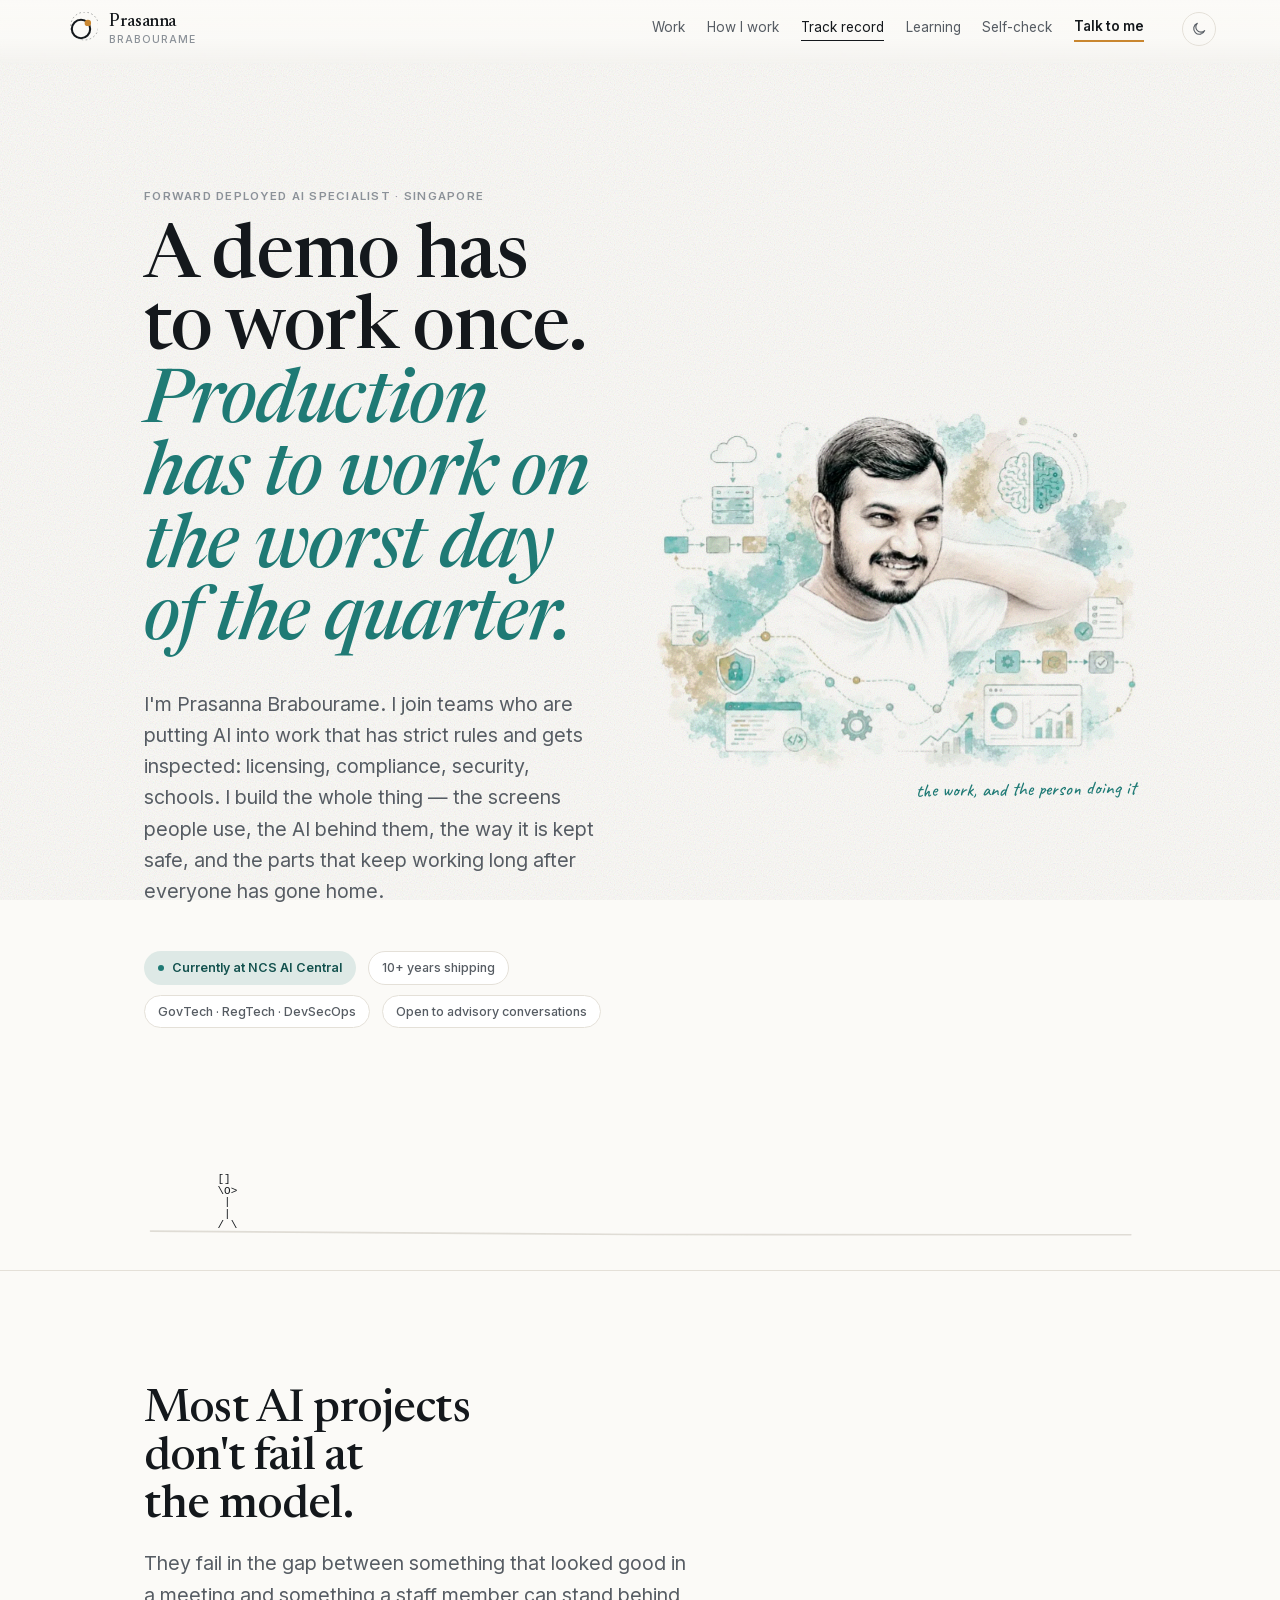
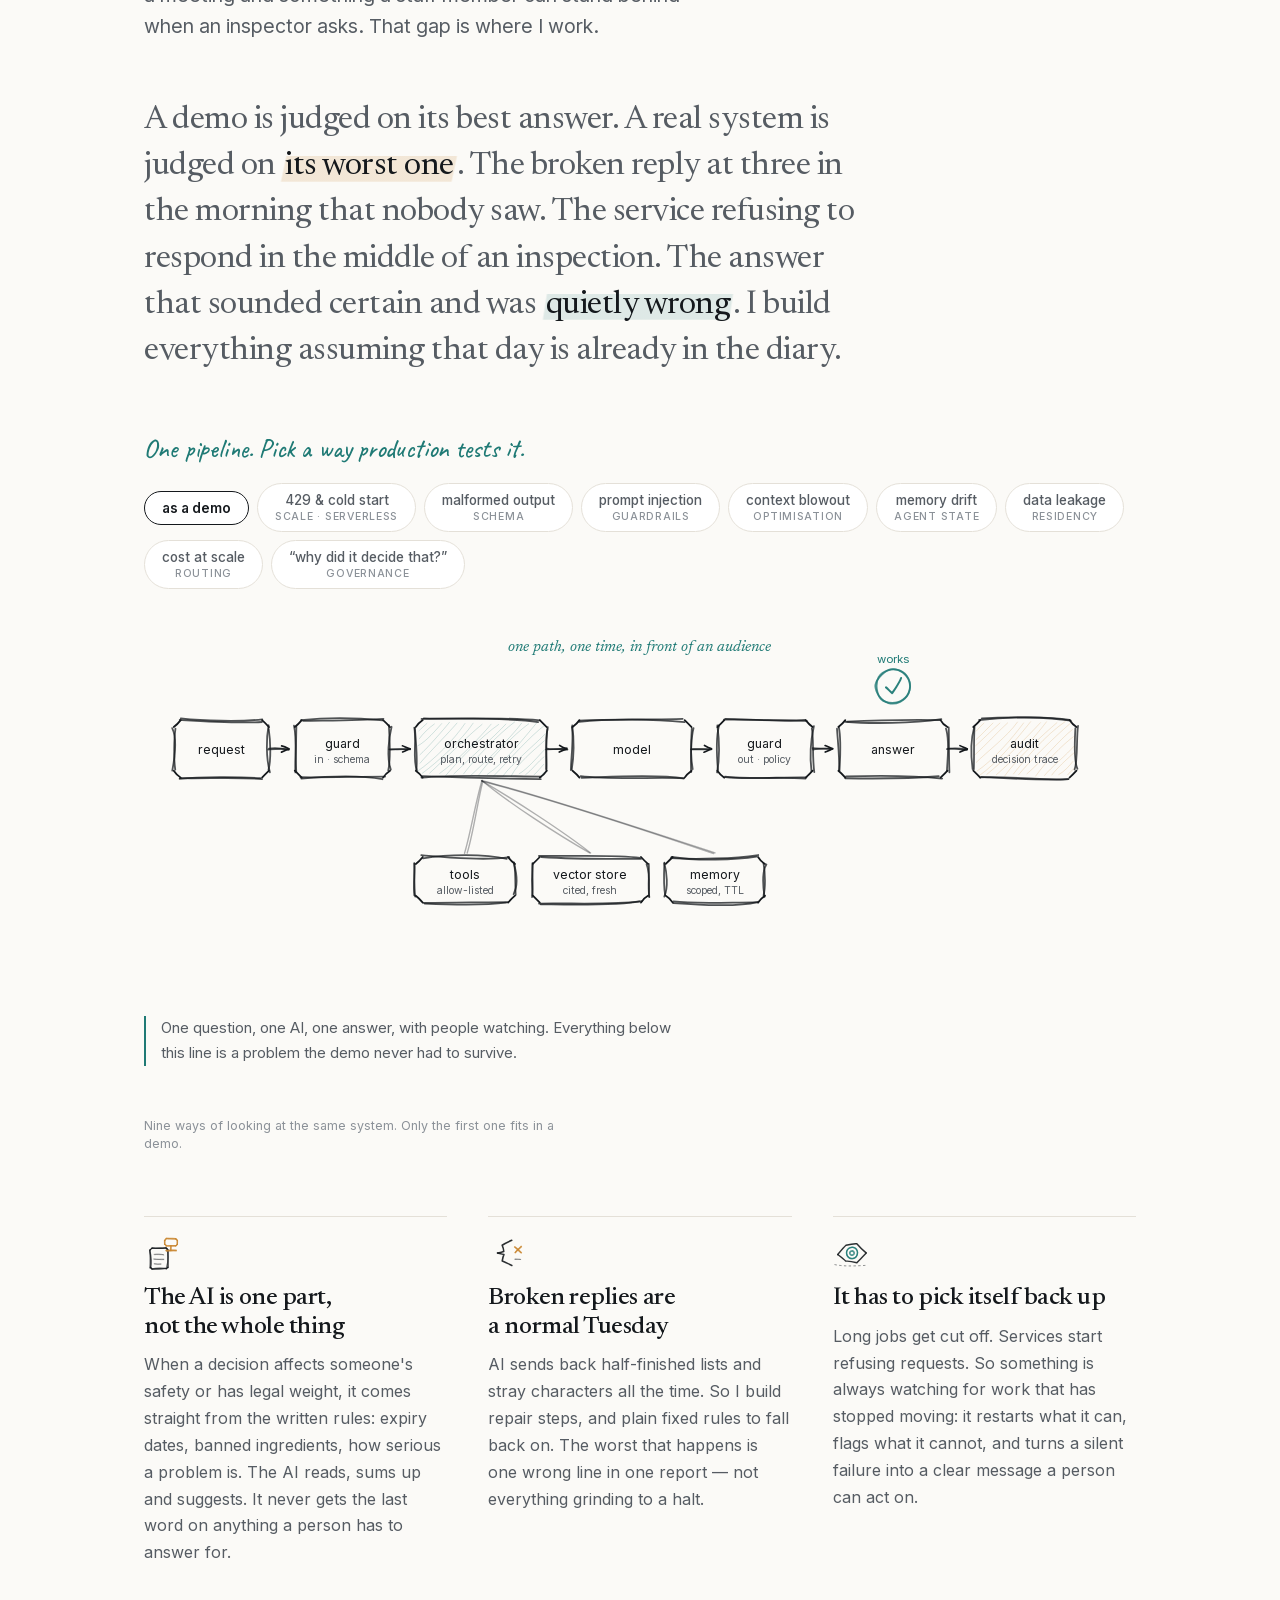
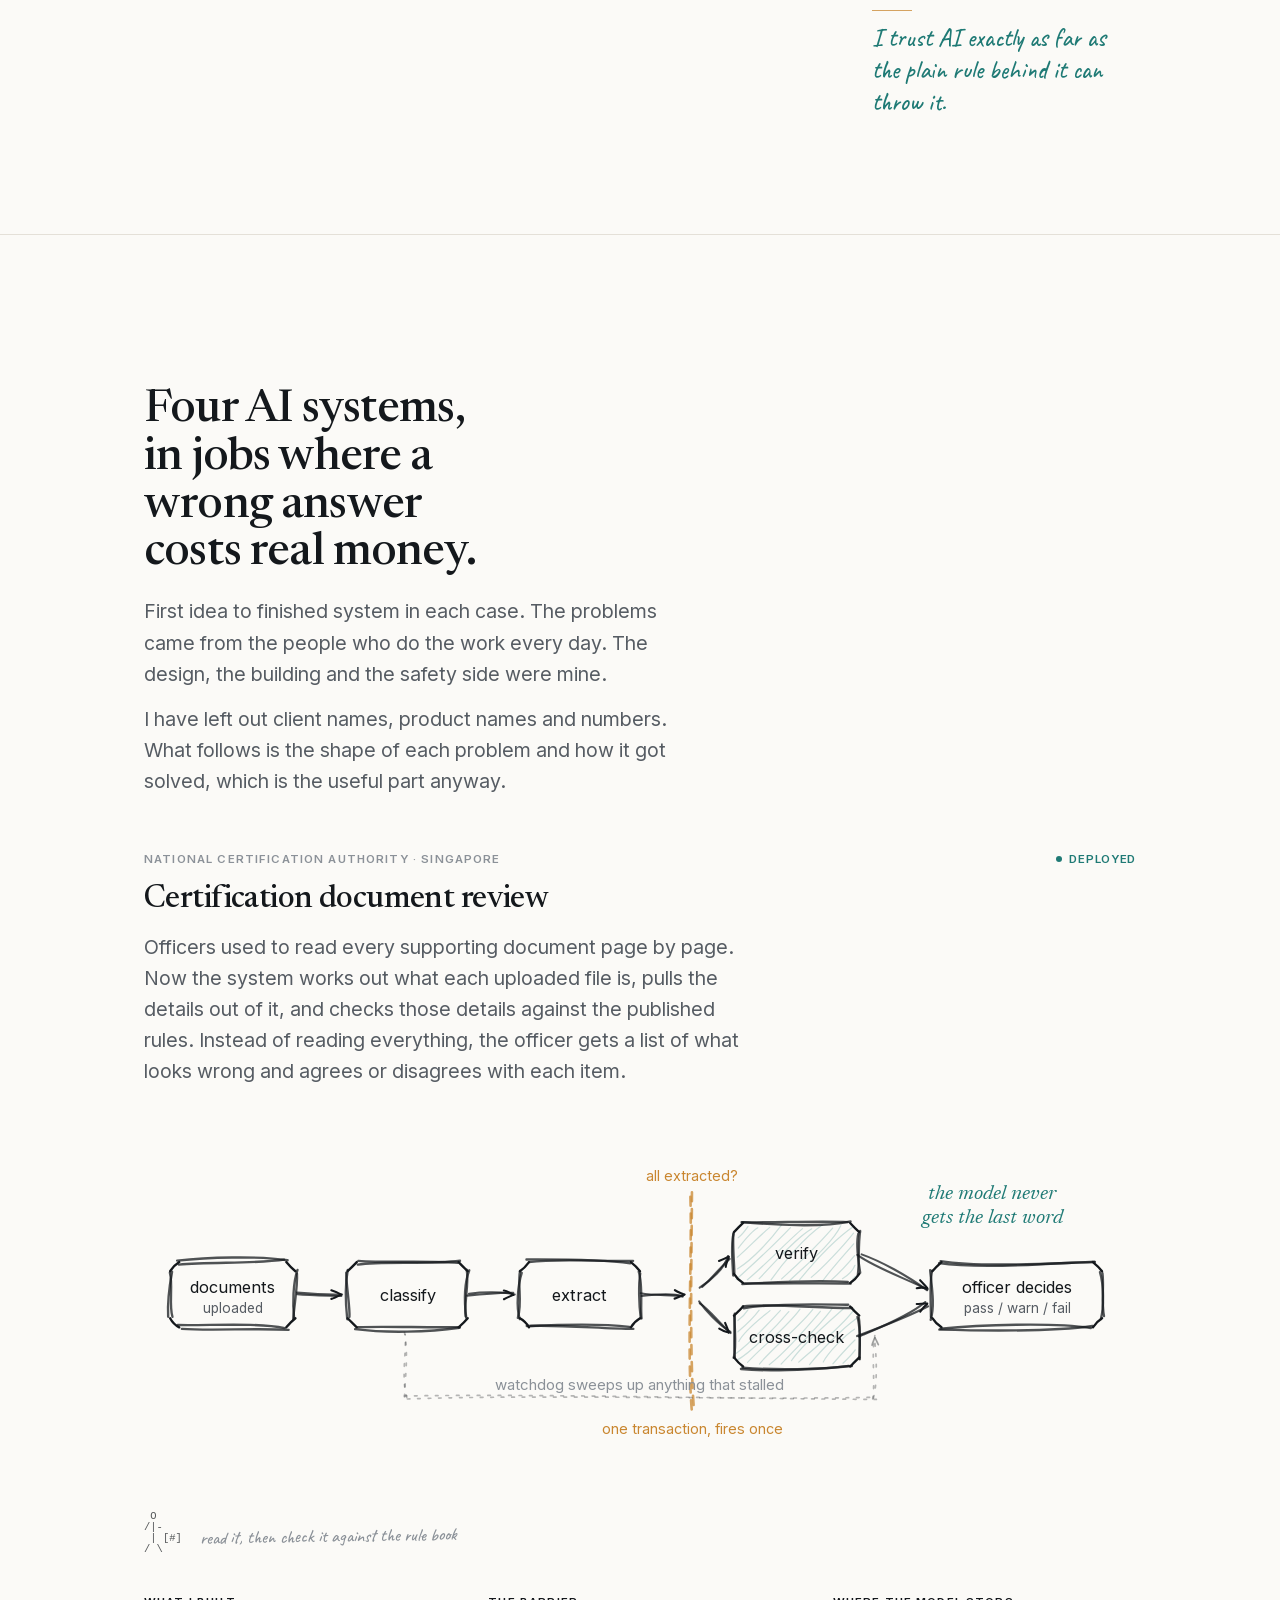
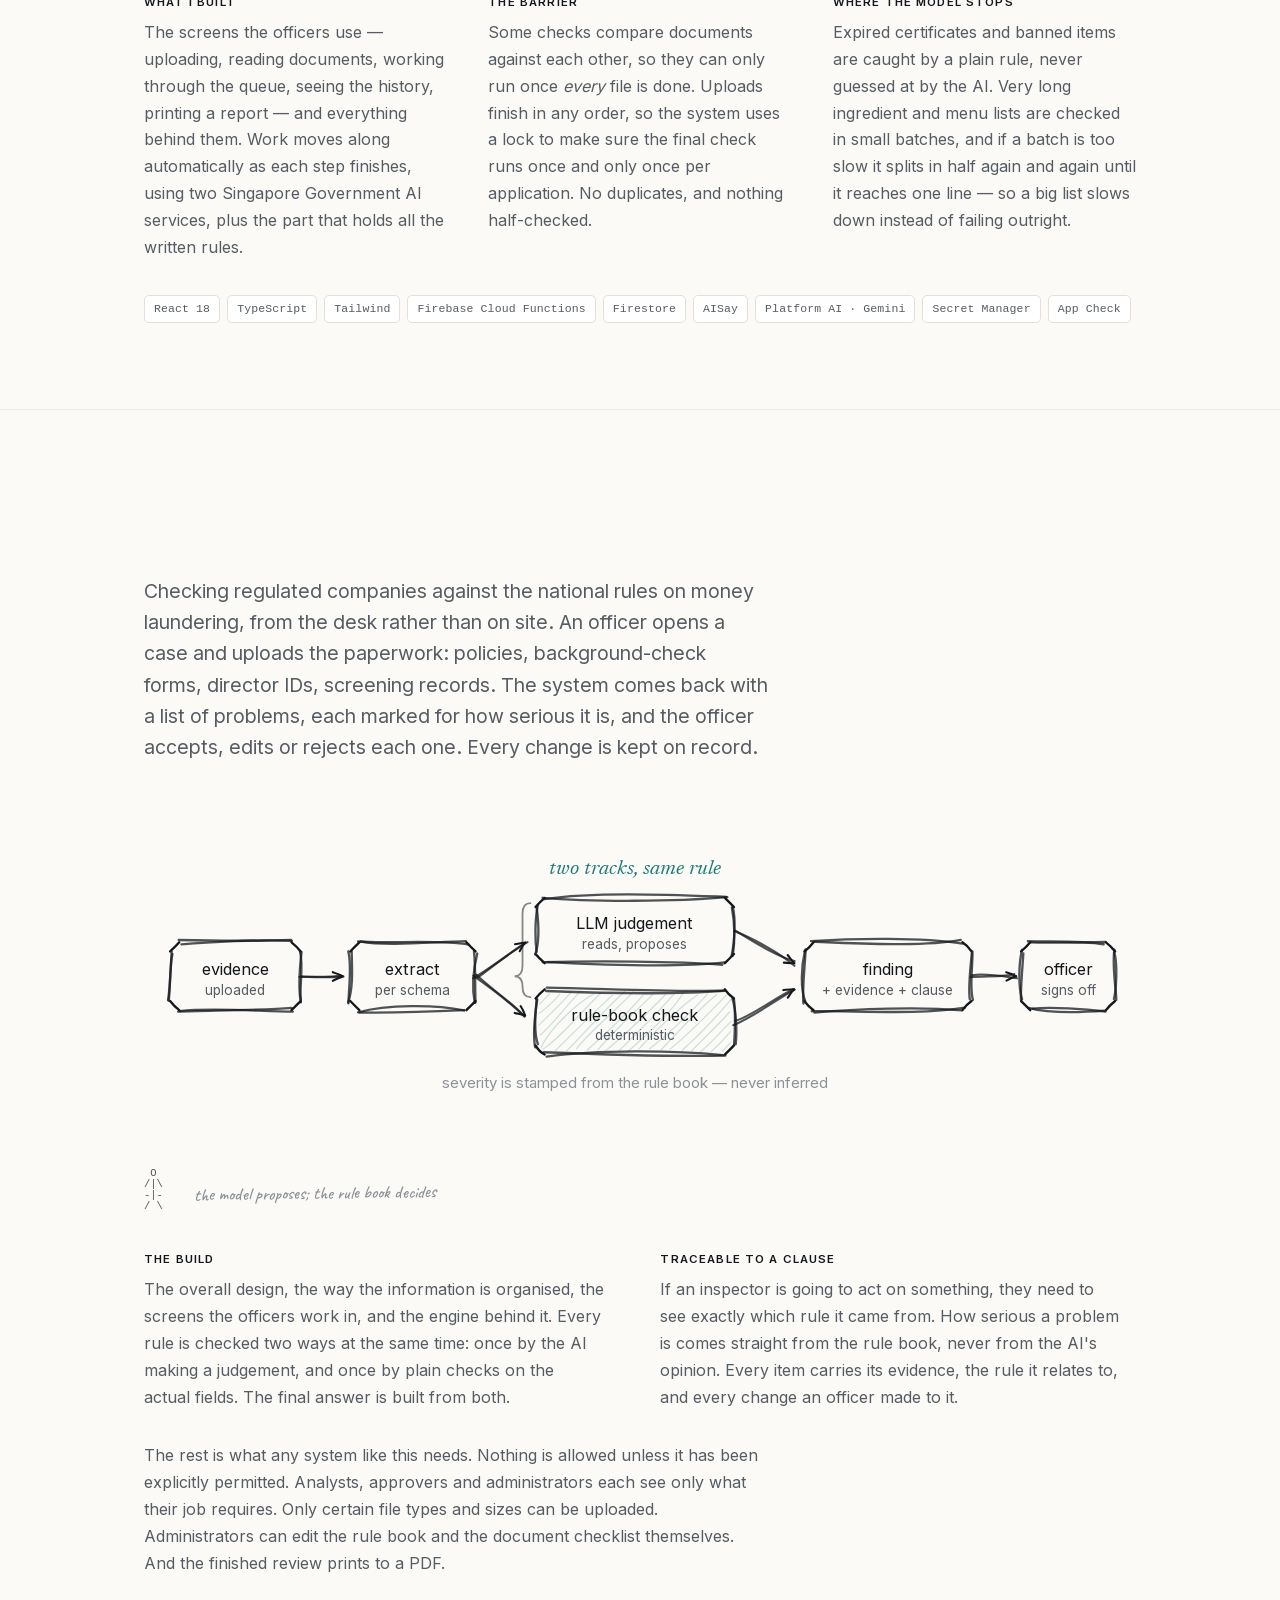
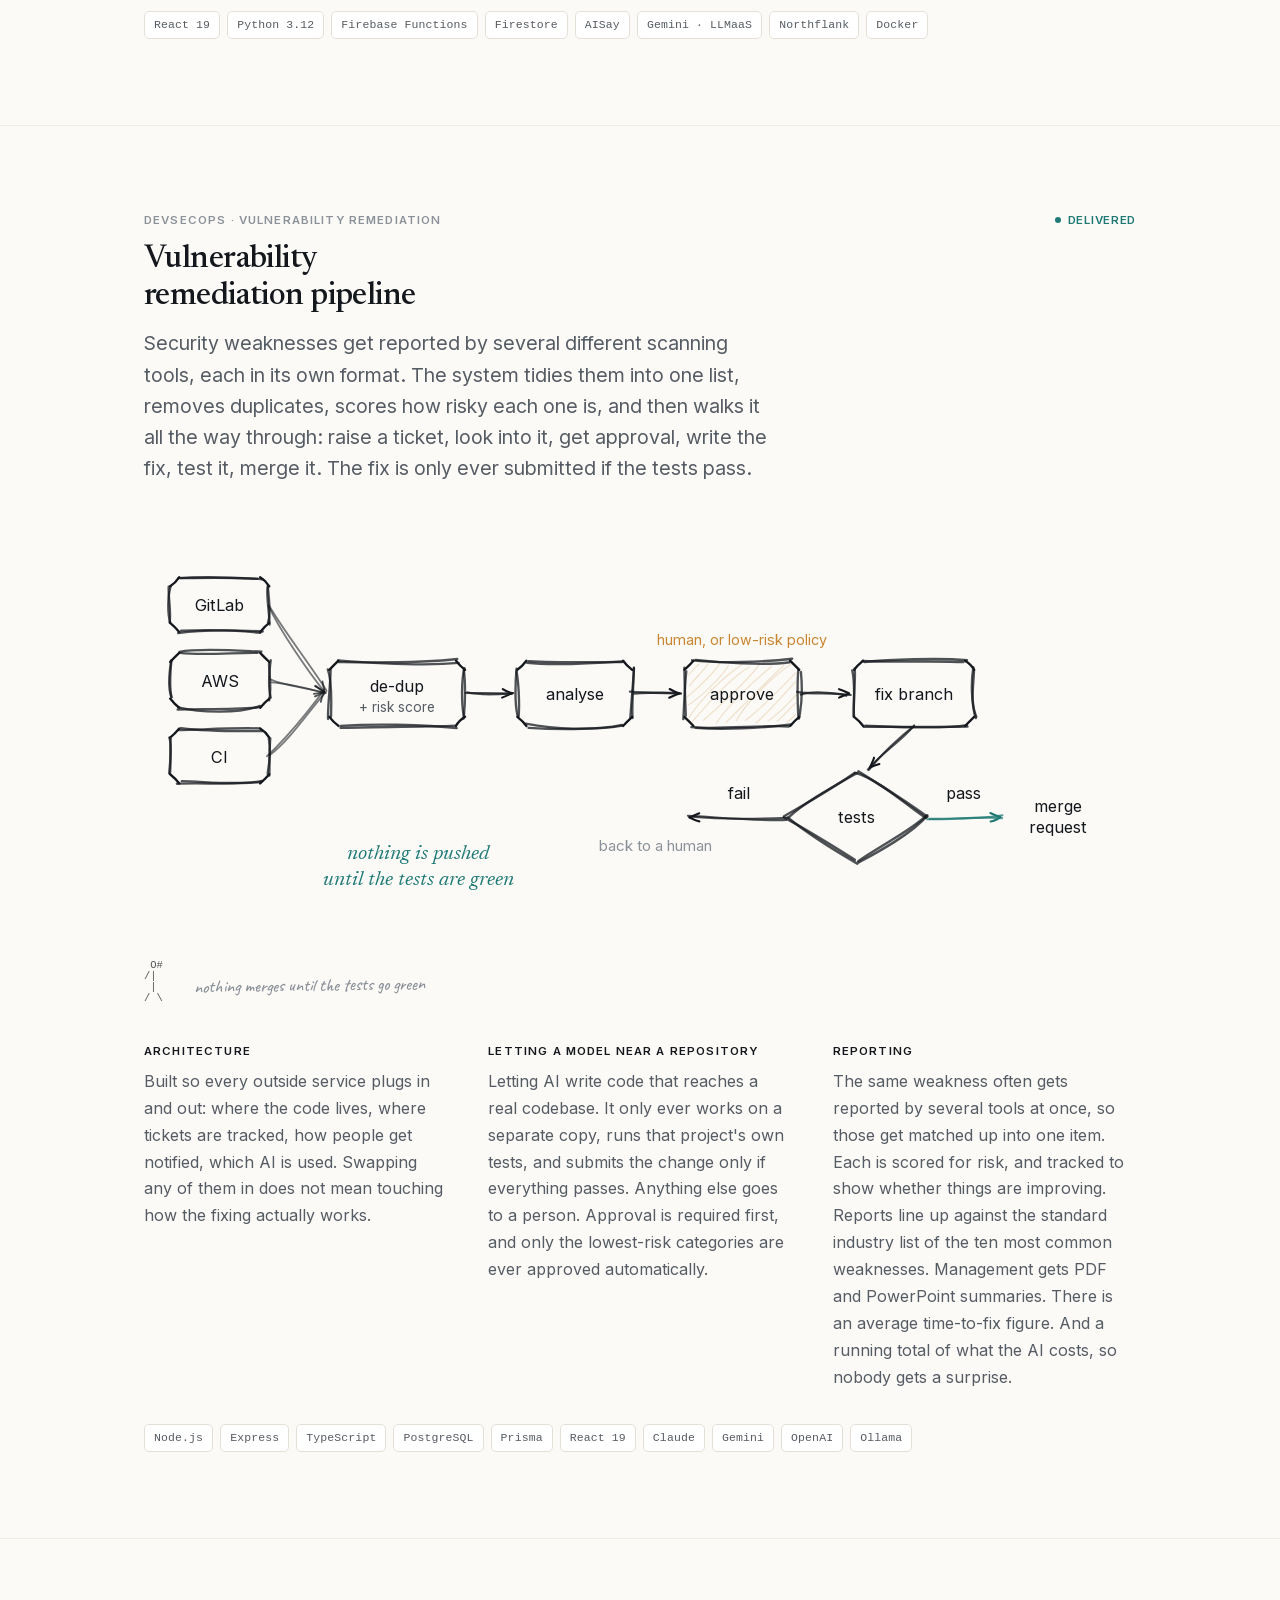
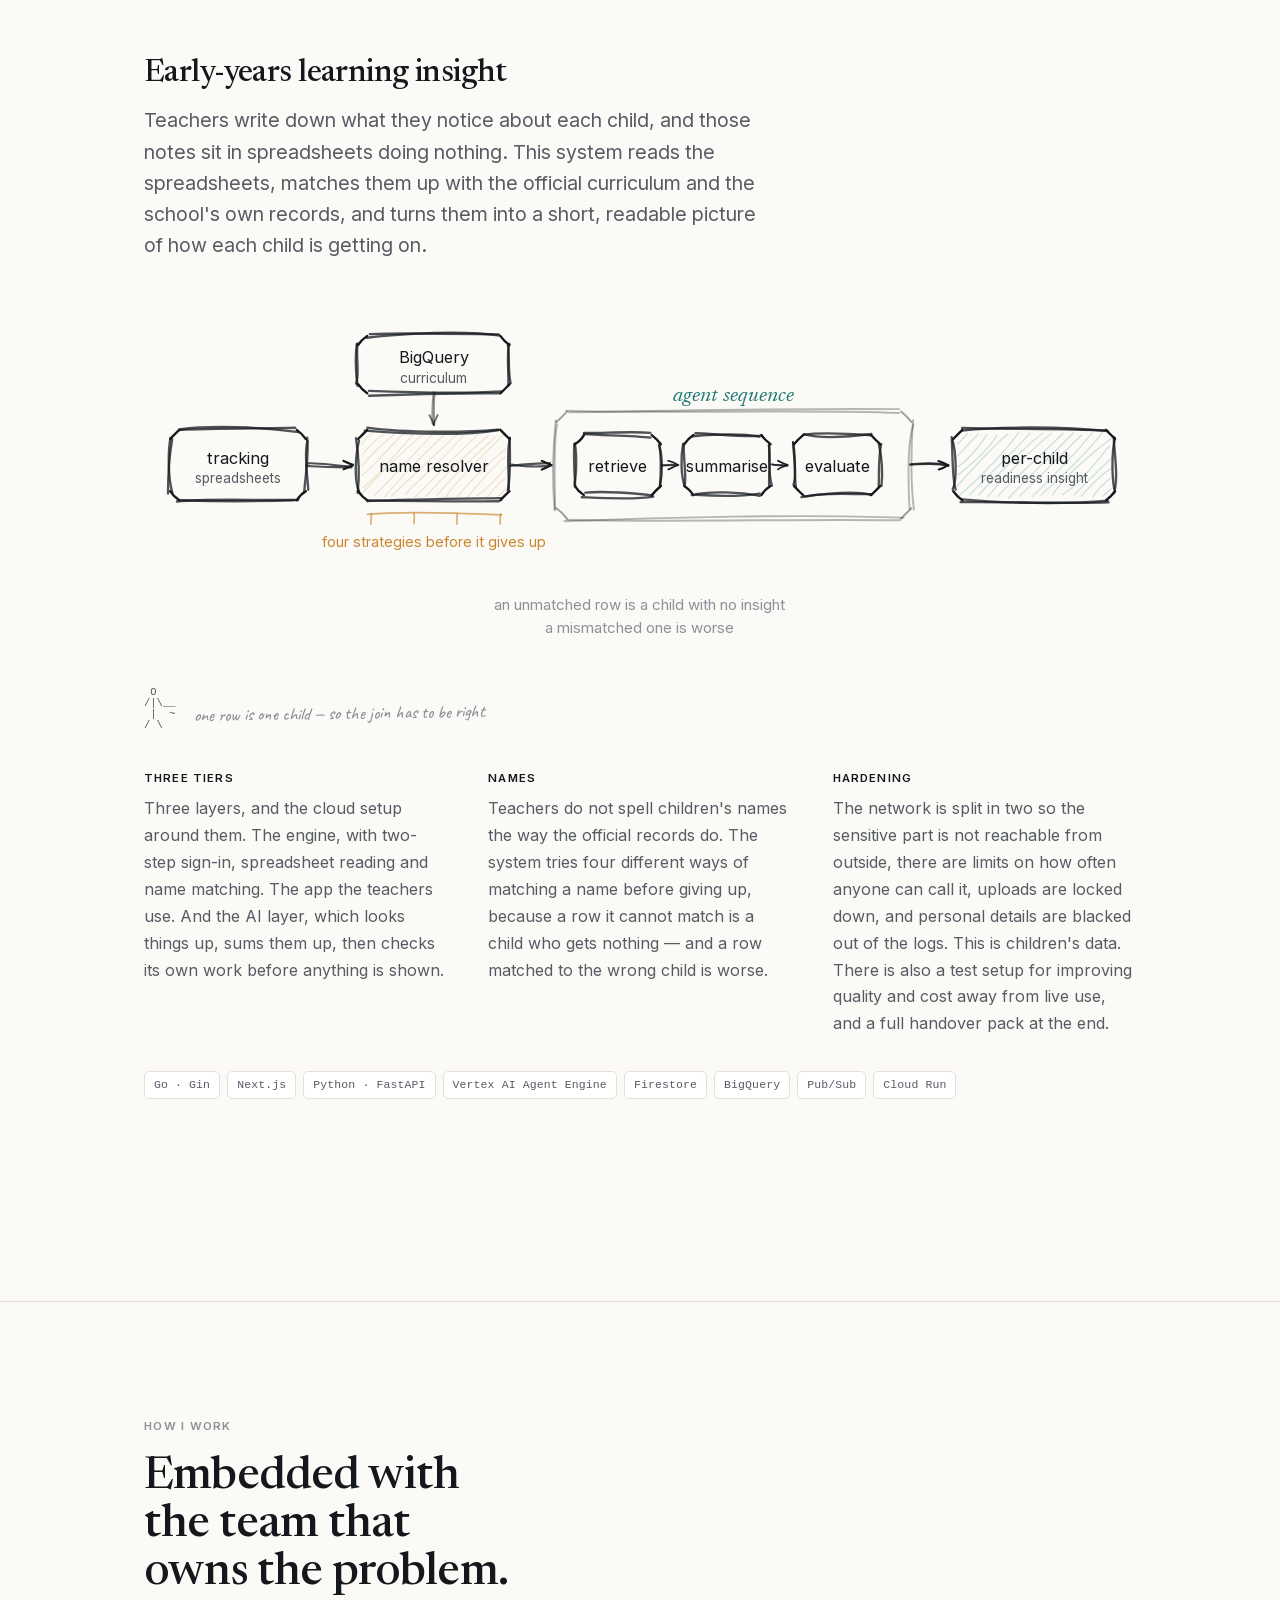
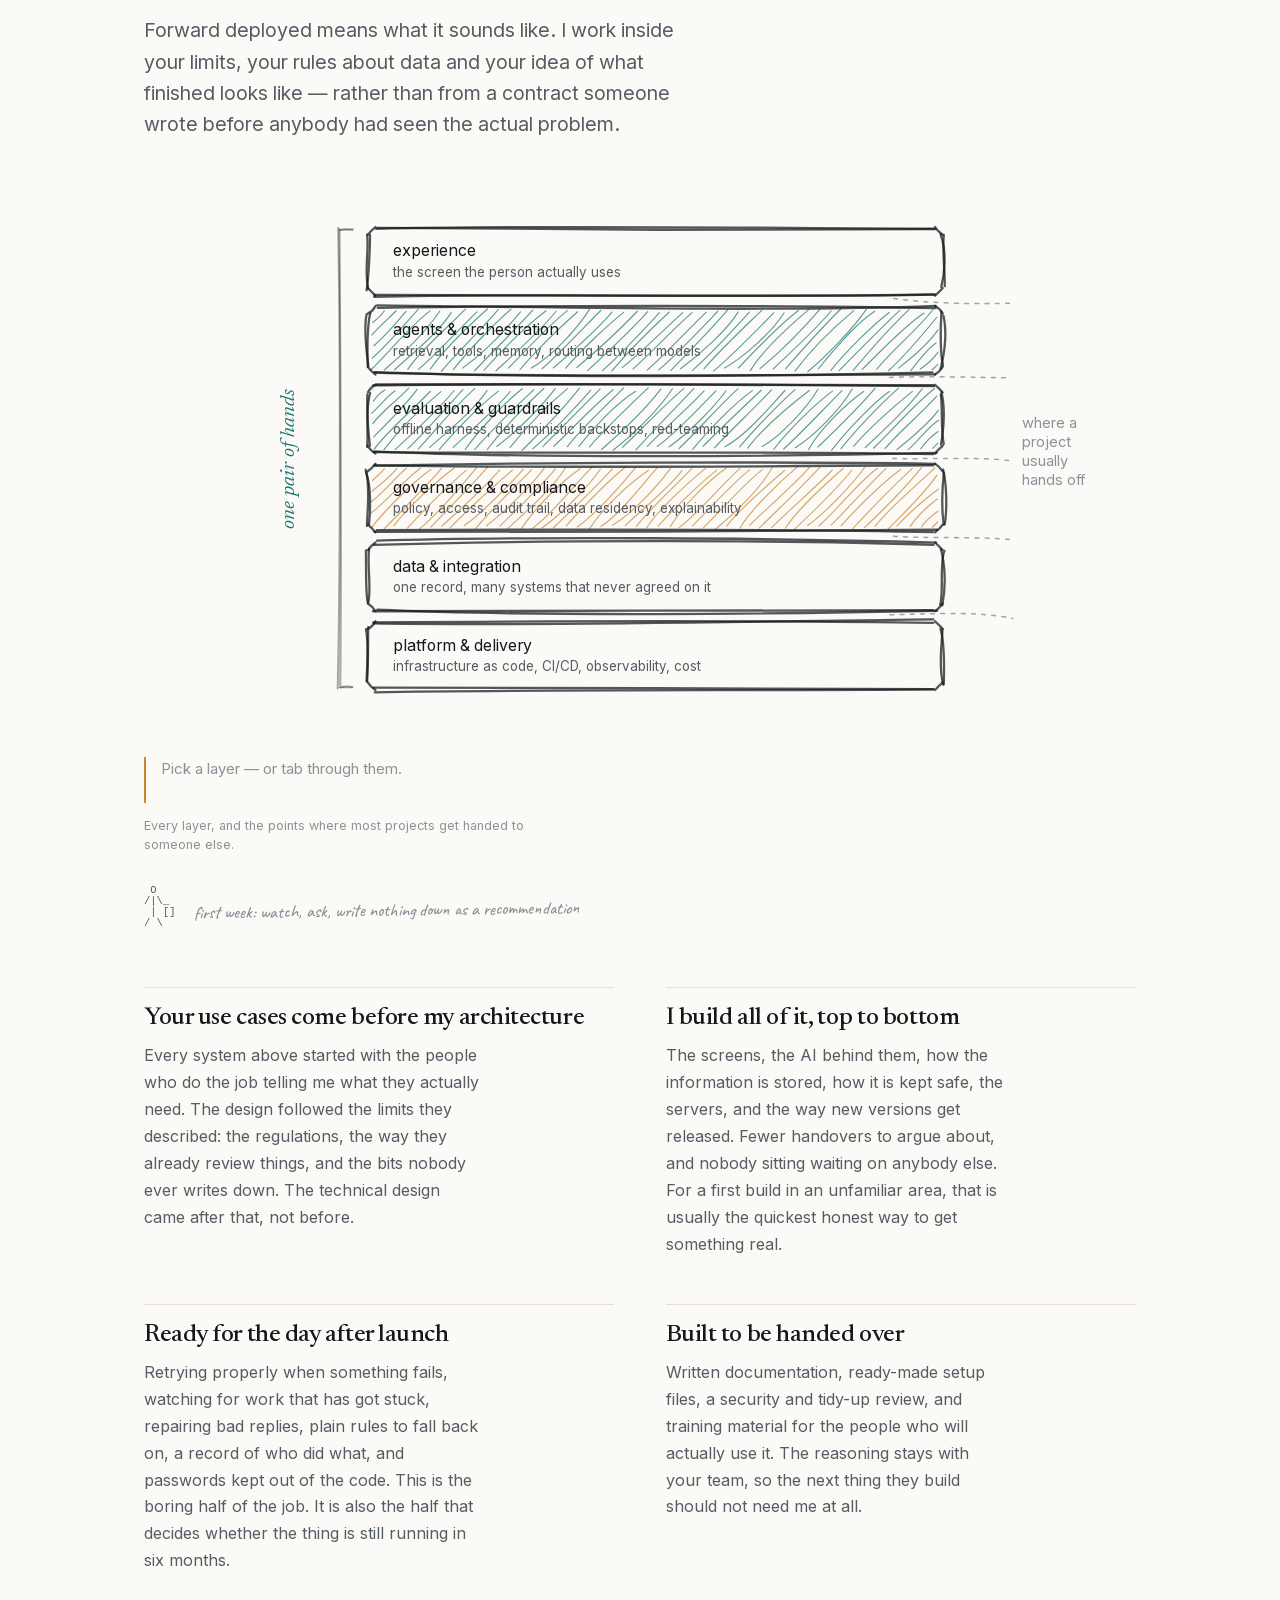
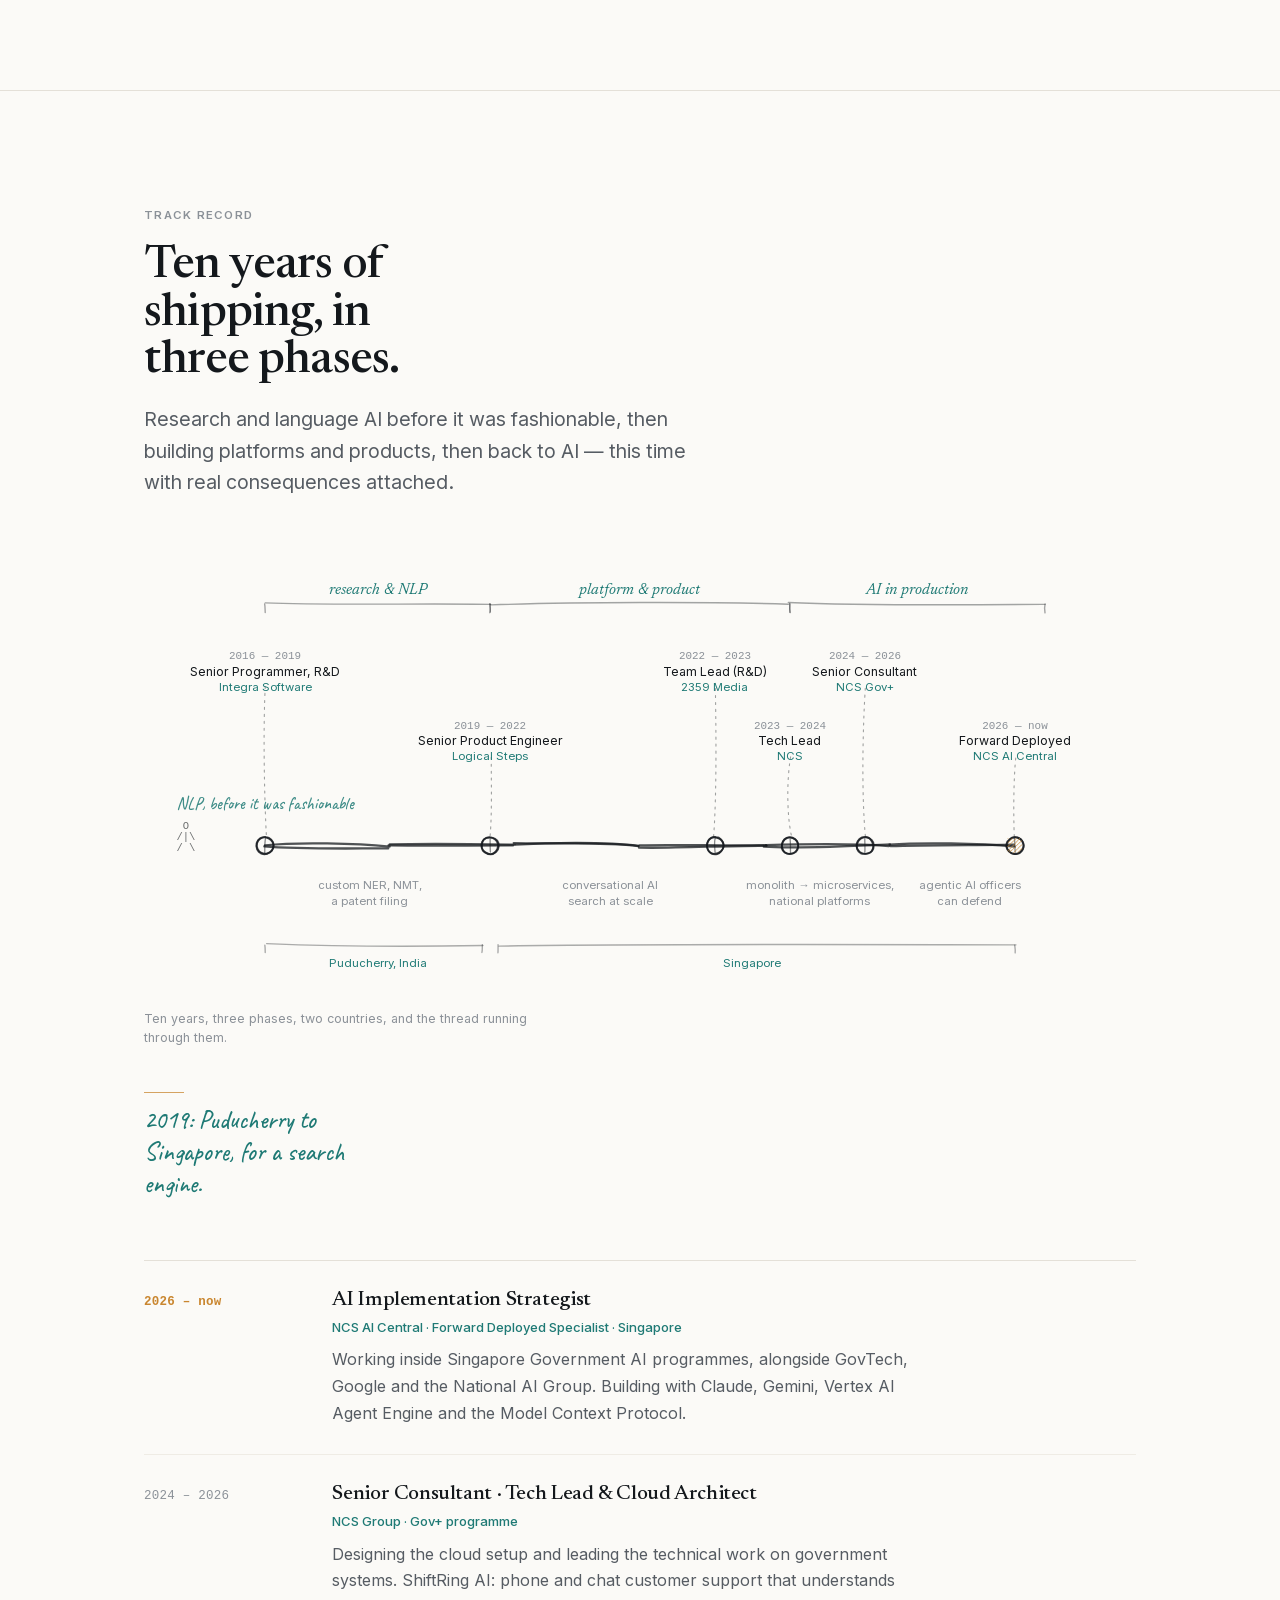
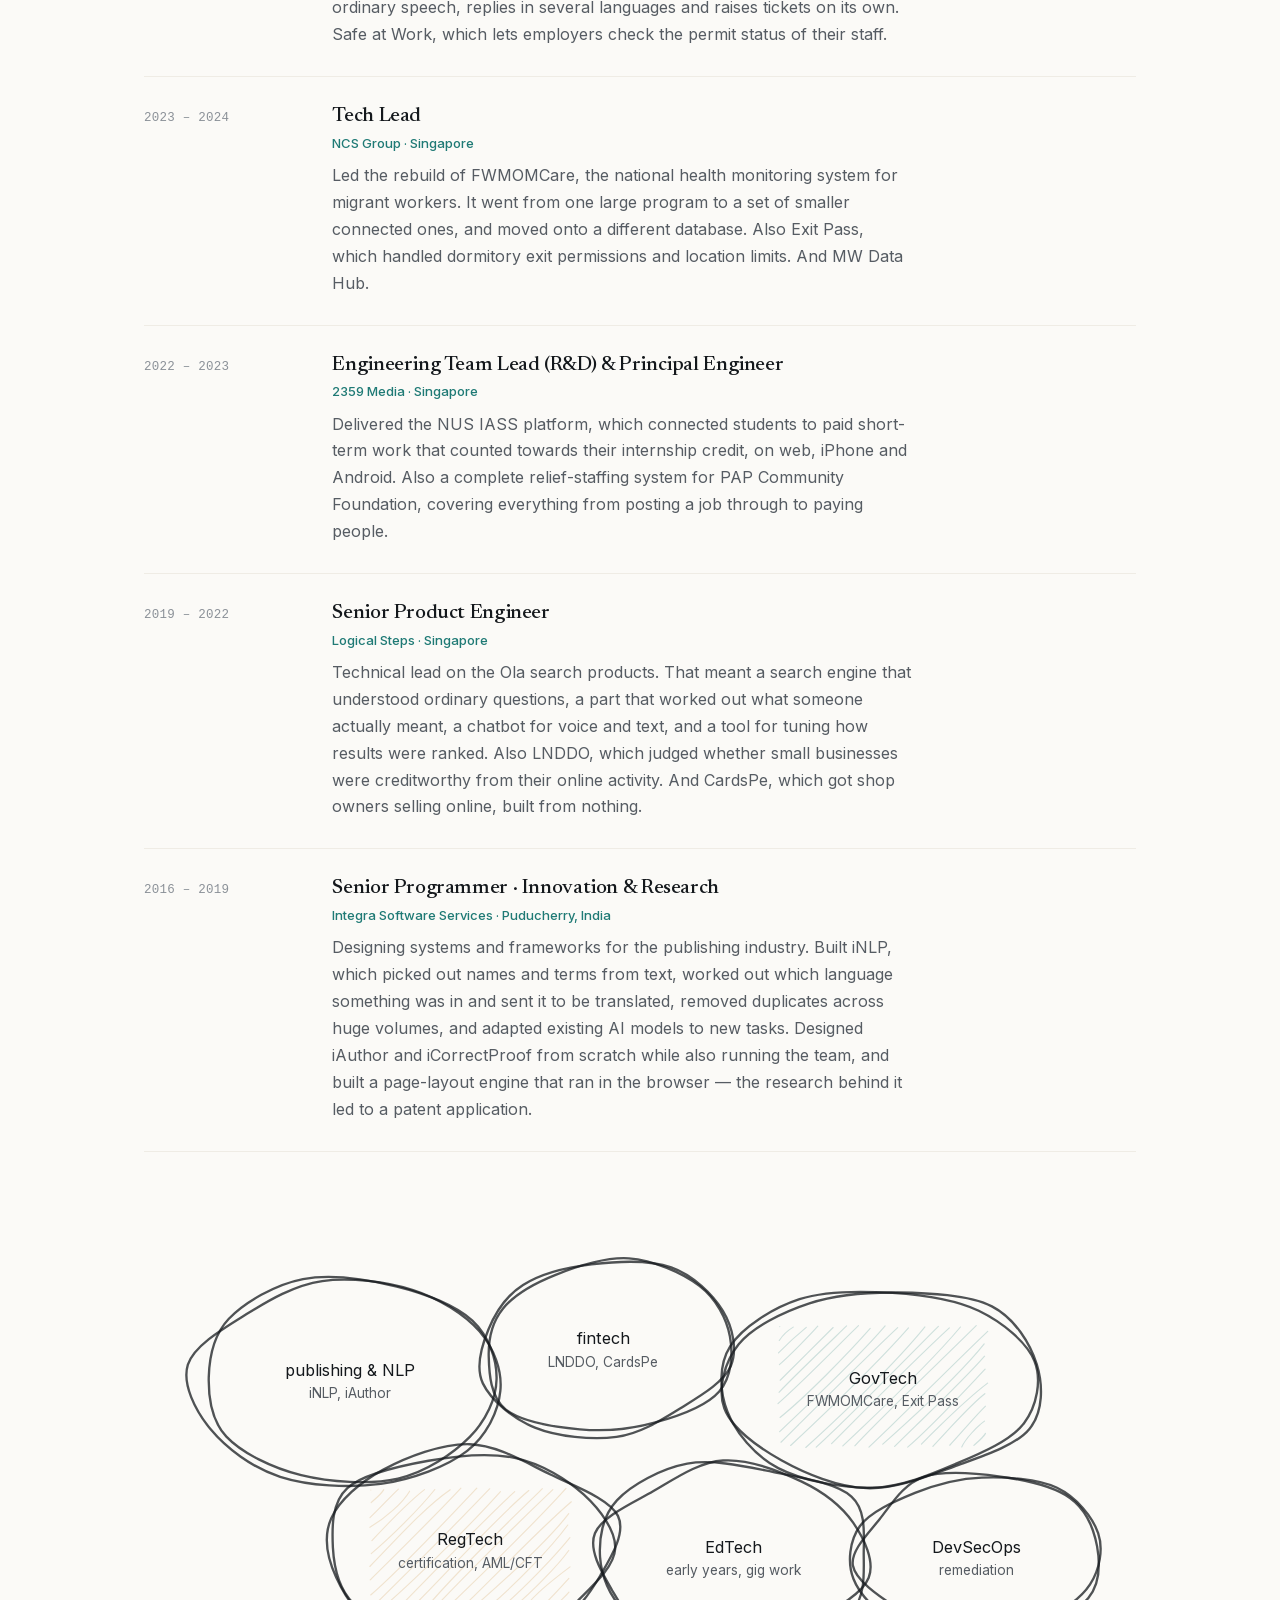
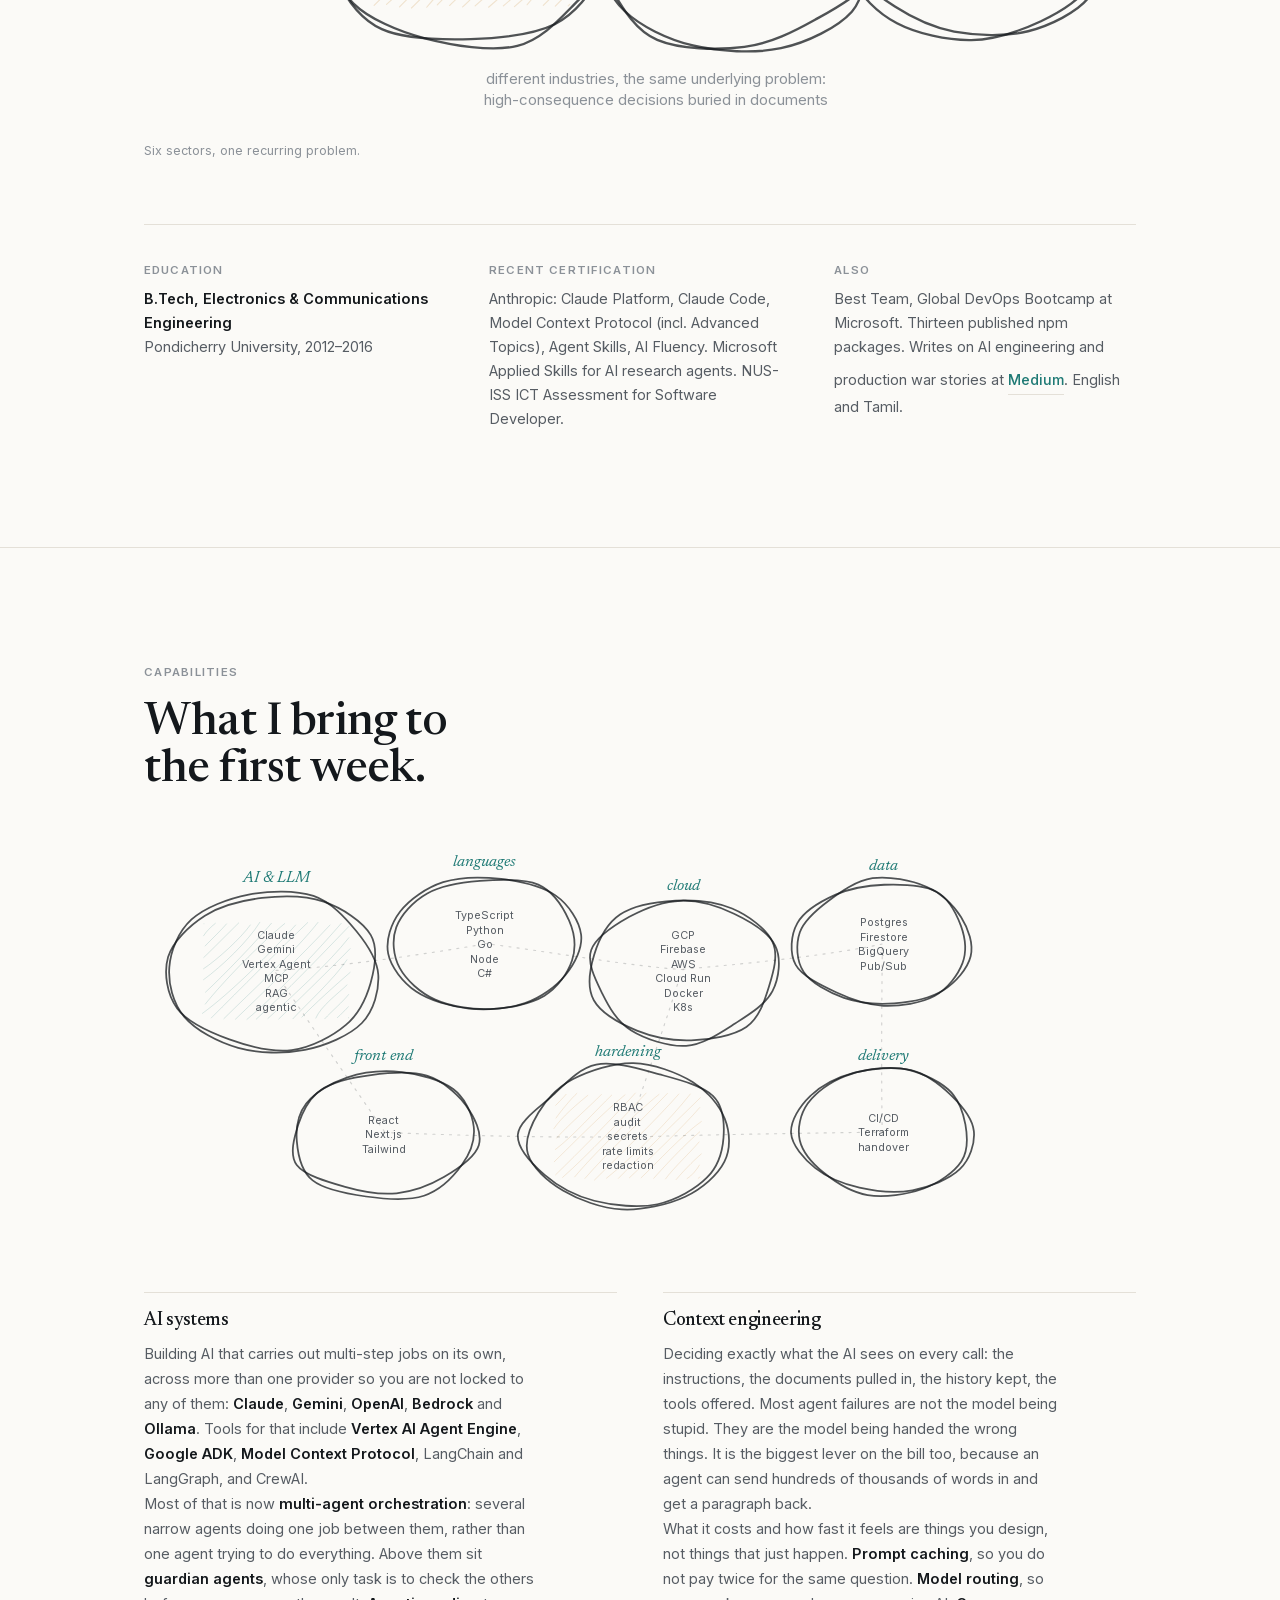
==== docs/index.html @ ccf31a90 "Restamp docs/ from a clean tree Footer now reads ca6096f rather than dedddd4-dirty." ====
<!DOCTYPE html>
<html lang="en">
<head>
<meta charset="utf-8">
<meta name="viewport" content="width=device-width, initial-scale=1">
<title>Prasanna Brabourame — AI from demo to production</title>
<meta name="description" content="Forward deployed AI specialist in Singapore. I embed with teams in regulated domains, build the whole system, and harden it for the day after go-live.">
<link rel="canonical" href="https://prasannabrabourame.github.io/PrasannaBrabourame/">

<!-- Open Graph / social -->
<meta property="og:type" content="website">
<meta property="og:site_name" content="Prasanna Brabourame">
<meta property="og:title" content="Prasanna Brabourame — AI from demo to production">
<meta property="og:description" content="Forward deployed AI specialist in Singapore. I embed with teams in regulated domains, build the whole system, and harden it for the day after go-live.">
<meta property="og:url" content="https://prasannabrabourame.github.io/PrasannaBrabourame/">
<meta property="og:image" content="https://prasannabrabourame.github.io/PrasannaBrabourame/og.jpg">
<meta name="twitter:card" content="summary_large_image">
<meta name="twitter:title" content="Prasanna Brabourame — AI from demo to production">
<meta name="twitter:description" content="Forward deployed AI specialist in Singapore. Regulated-domain AI systems, built end to end.">
<meta name="twitter:image" content="https://prasannabrabourame.github.io/PrasannaBrabourame/og.jpg">
<meta property="og:image:width" content="1200">
<meta property="og:image:height" content="630">
<meta property="og:image:alt" content="Prasanna Brabourame — a demo has to work once; production has to work on the worst day of the quarter.">

<script type="application/ld+json">
{
  "@context": "https://schema.org",
  "@type": "Person",
  "name": "Prasanna Brabourame",
  "url": "https://prasannabrabourame.github.io/PrasannaBrabourame/",
  "image": "https://prasannabrabourame.github.io/PrasannaBrabourame/og.jpg",
  "email": "mailto:prasanna18101994@gmail.com",
  "jobTitle": "AI Implementation Strategist",
  "description": "Forward deployed AI specialist. Embeds with teams building AI into regulated work and takes the system from use cases through to a hardened production deployment.",
  "worksFor": { "@type": "Organization", "name": "NCS" },
  "address": { "@type": "PostalAddress", "addressLocality": "Singapore", "addressCountry": "SG" },
  "alumniOf": {
    "@type": "CollegeOrUniversity",
    "name": "Pondicherry University",
    "description": "B.Tech, Electronics & Communications Engineering, 2012–2016"
  },
  "knowsLanguage": ["en", "ta"],
  "knowsAbout": [
    "Agentic AI systems", "Large language model engineering", "Retrieval-augmented generation",
    "Model Context Protocol", "Vertex AI Agent Engine", "Google Cloud", "TypeScript", "Python", "Go",
    "React", "Next.js", "Event-driven architecture", "DevSecOps", "RegTech", "GovTech"
  ],
  "sameAs": [
    "https://linkedin.com/in/prasannabrabourame",
    "https://github.com/PrasannaBrabourame",
    "https://medium.com/@prasannabrabourame",
    "https://stackoverflow.com/users/6703980",
    "https://www.credly.com/users/prasanna-brabourame/badges"
  ]
}
</script>

<meta name="theme-color" content="#fbfaf7" media="(prefers-color-scheme: light)">
<meta name="theme-color" content="#16191d" media="(prefers-color-scheme: dark)">

<!-- Runs before first paint so a stored choice never flashes the other theme.
     The data attribute is load-bearing: the test suites pull the page script
     out with a regex anchored on a bare opening tag, and an untagged one here
     would widen that match to swallow the whole document. -->
<script data-theme-boot>
  try {
    var t = localStorage.getItem("theme");
    if (t === "dark" || t === "light") document.documentElement.setAttribute("data-theme", t);
  } catch (e) {}
</script>

<link rel="icon" href="data:image/svg+xml,<svg xmlns='http://www.w3.org/2000/svg' viewBox='0 0 100 100'><circle cx='50' cy='50' r='34' fill='none' stroke='%2314181C' stroke-width='7'/><circle cx='84' cy='50' r='11' fill='%23C9862F'/></svg>">

<!-- Fonts are vendored into docs/fonts/ by fonts.py. The page makes no
     third-party requests at all: no CDN, no analytics, nothing to block. -->
<link rel="preload" as="font" type="font/woff2" crossorigin href="fonts/newsreader-normal-latin.woff2">
<link rel="preload" as="font" type="font/woff2" crossorigin href="fonts/inter-normal-latin.woff2">

<style>
  /* Generated by fonts.py — do not edit. Self-hosted; no third-party requests. */
@font-face{
  font-family: 'Caveat';
  font-style: normal;
  font-weight: 500 600;
  font-display: swap;
  src: url(fonts/caveat-normal-latin-ext.woff2) format('woff2');
  unicode-range: U+0100-02BA, U+02BD-02C5, U+02C7-02CC, U+02CE-02D7, U+02DD-02FF, U+0304, U+0308, U+0329, U+1D00-1DBF, U+1E00-1E9F, U+1EF2-1EFF, U+2020, U+20A0-20AB, U+20AD-20C0, U+2113, U+2C60-2C7F, U+A720-A7FF;
}
@font-face{
  font-family: 'Caveat';
  font-style: normal;
  font-weight: 500 600;
  font-display: swap;
  src: url(fonts/caveat-normal-latin.woff2) format('woff2');
  unicode-range: U+0000-00FF, U+0131, U+0152-0153, U+02BB-02BC, U+02C6, U+02DA, U+02DC, U+0304, U+0308, U+0329, U+2000-206F, U+20AC, U+2122, U+2191, U+2193, U+2212, U+2215, U+FEFF, U+FFFD;
}
@font-face{
  font-family: 'Inter';
  font-style: normal;
  font-weight: 400 600;
  font-display: swap;
  src: url(fonts/inter-normal-latin-ext.woff2) format('woff2');
  unicode-range: U+0100-02BA, U+02BD-02C5, U+02C7-02CC, U+02CE-02D7, U+02DD-02FF, U+0304, U+0308, U+0329, U+1D00-1DBF, U+1E00-1E9F, U+1EF2-1EFF, U+2020, U+20A0-20AB, U+20AD-20C0, U+2113, U+2C60-2C7F, U+A720-A7FF;
}
@font-face{
  font-family: 'Inter';
  font-style: normal;
  font-weight: 400 600;
  font-display: swap;
  src: url(fonts/inter-normal-latin.woff2) format('woff2');
  unicode-range: U+0000-00FF, U+0131, U+0152-0153, U+02BB-02BC, U+02C6, U+02DA, U+02DC, U+0304, U+0308, U+0329, U+2000-206F, U+20AC, U+2122, U+2191, U+2193, U+2212, U+2215, U+FEFF, U+FFFD;
}
@font-face{
  font-family: 'Newsreader';
  font-style: italic;
  font-weight: 400 500;
  font-display: swap;
  src: url(fonts/newsreader-italic-latin-ext.woff2) format('woff2');
  unicode-range: U+0100-02BA, U+02BD-02C5, U+02C7-02CC, U+02CE-02D7, U+02DD-02FF, U+0304, U+0308, U+0329, U+1D00-1DBF, U+1E00-1E9F, U+1EF2-1EFF, U+2020, U+20A0-20AB, U+20AD-20C0, U+2113, U+2C60-2C7F, U+A720-A7FF;
}
@font-face{
  font-family: 'Newsreader';
  font-style: italic;
  font-weight: 400 500;
  font-display: swap;
  src: url(fonts/newsreader-italic-latin.woff2) format('woff2');
  unicode-range: U+0000-00FF, U+0131, U+0152-0153, U+02BB-02BC, U+02C6, U+02DA, U+02DC, U+0304, U+0308, U+0329, U+2000-206F, U+20AC, U+2122, U+2191, U+2193, U+2212, U+2215, U+FEFF, U+FFFD;
}
@font-face{
  font-family: 'Newsreader';
  font-style: normal;
  font-weight: 400 500;
  font-display: swap;
  src: url(fonts/newsreader-normal-latin-ext.woff2) format('woff2');
  unicode-range: U+0100-02BA, U+02BD-02C5, U+02C7-02CC, U+02CE-02D7, U+02DD-02FF, U+0304, U+0308, U+0329, U+1D00-1DBF, U+1E00-1E9F, U+1EF2-1EFF, U+2020, U+20A0-20AB, U+20AD-20C0, U+2113, U+2C60-2C7F, U+A720-A7FF;
}
@font-face{
  font-family: 'Newsreader';
  font-style: normal;
  font-weight: 400 500;
  font-display: swap;
  src: url(fonts/newsreader-normal-latin.woff2) format('woff2');
  unicode-range: U+0000-00FF, U+0131, U+0152-0153, U+02BB-02BC, U+02C6, U+02DA, U+02DC, U+0304, U+0308, U+0329, U+2000-206F, U+20AC, U+2122, U+2191, U+2193, U+2212, U+2215, U+FEFF, U+FFFD;
}
  :root{
    --ink:#14181c;
    --body:#565c63;
    --faint:#8b9198;
    --paper:#fbfaf7;
    --rule:#e4e0d8;
    --rule-soft:#efece5;
    --teal:#1f7a75;
    --amber:#c9862f;
    --amber-wash:rgba(201,134,47,.16);
    --teal-wash:rgba(31,122,117,.13);
    --measure:36ch;
    --gutter:clamp(20px, 5vw, 76px);
    --maxw:1120px;
    --display:"Newsreader",Georgia,"Times New Roman",serif;
    --text:"Inter","Helvetica Neue",Helvetica,Arial,sans-serif;
    --mono:ui-monospace,SFMono-Regular,"SF Mono",Menlo,monospace;
    --hand:"Caveat","Segoe Script","Bradley Hand",cursive;

    /* surfaces that are not the paper itself */
    --paper-rgb:251,250,247;
    --ink-rgb:20,24,28;
    --surface:#ffffff;
    --scrim:rgba(20,24,28,.3);

    /* the dark contact panel keeps its own scale, so it survives a theme flip */
    --panel:#14181c;
    --panel-fg:#ffffff;
    --panel-dim:#b4b9bf;
    --panel-key:#868c94;
    --panel-ph:#7b8189;
    --panel-field:rgba(255,255,255,.06);
    --panel-line:rgba(255,255,255,.2);
    --panel-line-soft:rgba(255,255,255,.24);

    --teal-deep:#14524f;
    --amber-hover:#dda053;
    --btn-fg:#14181c;

    --grain-blend:multiply;
    --grain-opacity:.5;
    --art-blend:multiply;
    --art-adjust:none;
  }

  /* Dark theme. Every diagram in diagrams/ draws with var(--ink), var(--teal)
     and var(--amber) and nothing else, so re-pointing these tokens re-themes
     all thirteen illustrations without touching a single SVG.

     Defined twice on purpose: once for the system preference (skipped when the
     reader has explicitly chosen light) and once for the explicit choice, so
     the toggle wins in both directions. */
  @media (prefers-color-scheme:dark){
    :root:not([data-theme="light"]){
      --ink:#e8e4dc;
      --body:#a8adb4;
      --faint:#767c84;
      --paper:#16191d;
      --rule:#2c3137;
      --rule-soft:#23272c;
      --teal:#4bb3ac;
      --amber:#dda053;
      --amber-wash:rgba(221,160,83,.18);
      --teal-wash:rgba(75,179,172,.15);
      --paper-rgb:22,25,29;
      --ink-rgb:232,228,220;
      --surface:#1c2025;
      --scrim:rgba(0,0,0,.55);
      --panel:#101317;
      --panel-fg:#f2efe9;
      --panel-dim:#9ba1a8;
      --panel-key:#767c84;
      --panel-ph:#6b7178;
      --panel-field:rgba(255,255,255,.05);
      --panel-line:rgba(255,255,255,.16);
      --panel-line-soft:rgba(255,255,255,.2);
      --teal-deep:#7fd0c9;
      --amber-hover:#e9b673;
      --grain-blend:screen;
      --grain-opacity:.16;
      --art-blend:normal;
      --art-adjust:brightness(.86) contrast(.96) saturate(.92);
    }
  }
  :root[data-theme="dark"]{
    --ink:#e8e4dc;
    --body:#a8adb4;
    --faint:#767c84;
    --paper:#16191d;
    --rule:#2c3137;
    --rule-soft:#23272c;
    --teal:#4bb3ac;
    --amber:#dda053;
    --amber-wash:rgba(221,160,83,.18);
    --teal-wash:rgba(75,179,172,.15);
    --paper-rgb:22,25,29;
    --ink-rgb:232,228,220;
    --surface:#1c2025;
    --scrim:rgba(0,0,0,.55);
    --panel:#101317;
    --panel-fg:#f2efe9;
    --panel-dim:#9ba1a8;
    --panel-key:#767c84;
    --panel-ph:#6b7178;
    --panel-field:rgba(255,255,255,.05);
    --panel-line:rgba(255,255,255,.16);
    --panel-line-soft:rgba(255,255,255,.2);
    --teal-deep:#7fd0c9;
    --amber-hover:#e9b673;
    --grain-blend:screen;
    --grain-opacity:.16;
    --art-blend:normal;
    --art-adjust:brightness(.86) contrast(.96) saturate(.92);
  }
  *,*::before,*::after{box-sizing:border-box}
  html{-webkit-text-size-adjust:100%;scroll-behavior:smooth;scroll-padding-top:96px}
  body{
    margin:0;
    background:var(--paper);
    color:var(--ink);
    font-family:var(--text);
    font-size:16px;
    line-height:1.55;
    overflow-x:hidden;
    -webkit-font-smoothing:antialiased;
  }
  img,svg{display:block;max-width:100%}

  /* ---------- paper ---------- */
  body::before{
    content:"";position:fixed;inset:0;z-index:-1;pointer-events:none;
    background-image:url("data:image/svg+xml,<svg xmlns='http://www.w3.org/2000/svg' width='160' height='160'><filter id='n'><feTurbulence type='fractalNoise' baseFrequency='.85' numOctaves='3' stitchTiles='stitch'/></filter><rect width='160' height='160' filter='url(%23n)' opacity='.42'/></svg>");
    opacity:var(--grain-opacity);mix-blend-mode:var(--grain-blend);
  }
  h1,h2,h3,h4{
    font-family:var(--display);
    font-weight:500;
    letter-spacing:-0.018em;
    line-height:1.04;
    margin:0;
    text-wrap:balance;
  }
  h1{font-size:clamp(40px,6.4vw,74px);line-height:.98}
  h2{font-size:clamp(29px,4.4vw,46px)}
  h3{font-size:clamp(19px,2.1vw,25px);line-height:1.14}
  p{margin:0}
  .wrap{max-width:var(--maxw);margin:0 auto;padding:0 var(--gutter)}
  .lede{font-size:clamp(17px,1.7vw,19.5px);line-height:1.6;color:var(--body);max-width:46ch}
  .copy{font-size:clamp(15px,1.25vw,16.5px);line-height:1.68;color:var(--body);max-width:var(--measure)}
  .copy + .copy{margin-top:14px}
  strong{font-weight:600;color:var(--ink)}
  a{color:inherit}
  a:focus-visible,button:focus-visible,input:focus-visible,textarea:focus-visible{
    outline:2px solid var(--teal);outline-offset:3px;border-radius:2px
  }

  .eyebrow{
    font-family:var(--text);
    font-size:11.5px;
    font-weight:600;
    letter-spacing:.11em;
    text-transform:uppercase;
    color:var(--faint);
    margin:0 0 18px;
  }

  /* ---------- masthead ---------- */
  .masthead{
    position:fixed;top:0;left:0;right:0;z-index:30;
    display:flex;align-items:center;justify-content:space-between;gap:20px;
    padding:12px var(--gutter) 18px;
  }
  .masthead::before{
    content:"";position:absolute;inset:0;z-index:-1;pointer-events:none;
    background:linear-gradient(180deg, rgba(var(--paper-rgb),.97) 0%, rgba(var(--paper-rgb),.9) 58%, rgba(var(--paper-rgb),0) 100%);
    -webkit-backdrop-filter:saturate(1.08) blur(3px);
    backdrop-filter:saturate(1.08) blur(3px);
  }
  .brand{
    display:inline-flex;align-items:center;gap:11px;
    text-decoration:none;color:var(--ink);
  }
  .brand .mark{width:34px;height:34px;flex:0 0 auto}
  .brand-word{
    font-family:var(--display);font-weight:500;font-size:18px;
    letter-spacing:-0.02em;line-height:1.05;
  }
  .brand-word small{
    display:block;font-family:var(--text);font-size:10.5px;font-weight:500;
    letter-spacing:.09em;text-transform:uppercase;color:var(--faint);margin-top:3px;
  }
  .nav{
    display:flex;align-items:center;gap:clamp(13px,1.7vw,26px);
    margin-left:auto;
  }
  .nav a{
    font-size:13.5px;color:var(--body);text-decoration:none;
    padding-bottom:3px;border-bottom:1px solid transparent;
    transition:color .25s ease,border-color .25s ease;
  }
  .nav a:hover{color:var(--ink);border-color:var(--rule)}
  .nav a.active{color:var(--ink);border-color:var(--ink)}
  .nav a.nav-cta{
    font-weight:600;color:var(--ink);border-bottom:2px solid var(--amber);
  }
  .nav a.nav-cta:hover{border-color:var(--ink)}
  .theme-toggle{
    appearance:none;-webkit-appearance:none;background:transparent;
    border:1px solid var(--rule);border-radius:999px;
    width:34px;height:34px;margin-left:clamp(10px,1.4vw,18px);
    display:inline-flex;align-items:center;justify-content:center;
    color:var(--body);cursor:pointer;flex:0 0 auto;
    transition:color .25s ease,border-color .25s ease;
  }
  .theme-toggle:hover{color:var(--ink);border-color:var(--ink)}
  .theme-toggle svg{width:16px;height:16px}
  .theme-toggle .t-sun{display:none}
  .theme-toggle[aria-pressed="true"] .t-sun{display:block}
  .theme-toggle[aria-pressed="true"] .t-moon{display:none}
  .nav-toggle{
    display:none;appearance:none;-webkit-appearance:none;background:transparent;border:0;
    padding:10px 2px;margin:0 -2px 0 0;width:44px;height:44px;
    flex-direction:column;justify-content:center;align-items:flex-end;gap:6px;
    cursor:pointer;z-index:31;position:relative;
  }
  .nav-toggle span{
    display:block;width:22px;height:1.5px;background:var(--ink);
    transition:transform .3s ease,opacity .25s ease;transform-origin:center;
  }
  .nav-toggle[aria-expanded="true"] span:nth-child(1){transform:translateY(7.5px) rotate(45deg)}
  .nav-toggle[aria-expanded="true"] span:nth-child(2){opacity:0}
  .nav-toggle[aria-expanded="true"] span:nth-child(3){transform:translateY(-7.5px) rotate(-45deg)}

  /* ---------- hero ---------- */
  .hero{padding:clamp(132px,15vw,188px) 0 clamp(40px,6vw,64px)}
  .hero h1{max-width:15ch}
  .hero h1 em{font-style:italic;color:var(--teal)}
  .hero .lede{margin-top:clamp(22px,2.8vw,30px)}
  .hero-meta{
    margin-top:clamp(30px,4vw,44px);
    display:flex;flex-wrap:wrap;gap:10px 12px;align-items:center;
  }
  .chip{
    font-size:12.5px;font-weight:500;color:var(--body);
    border:1px solid var(--rule);border-radius:999px;padding:6px 13px;
    background:var(--surface);
  }
  .chip.now{border-color:transparent;background:var(--teal-wash);color:var(--teal-deep);font-weight:600}
  .chip.now::before{
    content:"";display:inline-block;width:6px;height:6px;border-radius:50%;
    background:var(--teal);margin-right:8px;vertical-align:1px;
  }

  /* ---------- section frame ---------- */
  .band{padding:clamp(64px,9.5vw,116px) 0;border-top:1px solid var(--rule)}
  .band > .wrap > h2{max-width:15ch}
  .band > .wrap > .lede{margin-top:18px}

  /* ---------- the gap ---------- */
  .gap-claim{
    margin:clamp(34px,5vw,56px) 0 clamp(30px,4vw,44px);
    font-family:var(--display);font-weight:400;
    font-size:clamp(21px,3vw,33px);line-height:1.4;
    letter-spacing:-0.015em;max-width:22em;color:var(--body);
  }
  .gap-claim mark{
    color:var(--ink);background:transparent;padding:0 .14em;margin:0 -.05em;
    background-image:linear-gradient(102deg,transparent 0 3%,var(--amber-wash) 4% 96%,transparent 97% 100%);
    background-size:100% .78em;background-position:0 76%;background-repeat:no-repeat;
    box-decoration-break:clone;-webkit-box-decoration-break:clone;
  }
  .gap-claim mark.t{
    background-image:linear-gradient(99deg,transparent 0 2.5%,var(--teal-wash) 3.5% 96.5%,transparent 97.5% 100%);
  }

  /* ---------- principles ---------- */
  .grid3{
    display:grid;grid-template-columns:repeat(3,1fr);
    gap:clamp(26px,3.6vw,52px) clamp(22px,3.2vw,48px);
    margin-top:clamp(38px,5vw,62px);
  }
  .grid2{
    display:grid;grid-template-columns:repeat(2,1fr);
    gap:clamp(26px,3.6vw,50px) clamp(24px,4vw,56px);
    margin-top:clamp(36px,5vw,58px);
  }
  .principle{border-top:1px solid var(--rule);padding-top:17px}
  .principle .glyph{display:block;width:38px;height:38px;margin-bottom:13px}
  .principle .glyph svg{width:100%;height:100%;overflow:visible}
  .principle h3{margin-bottom:9px}
  .principle .copy{max-width:34ch}

  /* ---------- work / case notes ---------- */
  .case{padding:clamp(52px,7.5vw,86px) 0;border-top:1px solid var(--rule-soft)}
  .case:first-of-type{border-top:0;padding-top:clamp(34px,5vw,54px)}
  .case-head{display:flex;align-items:baseline;justify-content:space-between;gap:20px;flex-wrap:wrap}
  .sector{
    font-size:11.5px;font-weight:600;letter-spacing:.1em;text-transform:uppercase;
    color:var(--faint);
  }
  .status{
    font-size:11.5px;font-weight:600;letter-spacing:.06em;text-transform:uppercase;color:var(--teal);
  }
  .status::before{
    content:"";display:inline-block;width:6px;height:6px;border-radius:50%;
    background:var(--teal);margin-right:7px;vertical-align:1px;
  }
  .case h3{margin-top:12px;max-width:22ch;font-size:clamp(23px,2.7vw,32px)}
  .case > .wrap > .lede{margin-top:14px;max-width:52ch}
  .case-grid{
    margin-top:clamp(26px,3.6vw,42px);
    display:grid;grid-template-columns:repeat(3,1fr);
    gap:clamp(22px,3.2vw,46px);
  }
  .case-grid h4{
    font-family:var(--text);font-size:11.5px;font-weight:600;
    letter-spacing:.1em;text-transform:uppercase;color:var(--ink);margin-bottom:10px;
  }
  .case-grid .copy{max-width:38ch}
  .case-grid.two{grid-template-columns:repeat(2,1fr)}
  .case-grid.two .copy{max-width:46ch}
  .stack{
    margin-top:clamp(24px,3vw,34px);
    display:flex;flex-wrap:wrap;gap:7px;
  }
  .stack span{
    font-family:var(--mono);font-size:11.5px;letter-spacing:.01em;
    color:var(--body);border:1px solid var(--rule);border-radius:5px;
    padding:4px 9px;background:var(--surface);
  }

  /* hand-drawn diagrams */
  .sketch{margin:clamp(30px,4.4vw,54px) 0 0;padding:0}
  .sk-scroll{overflow-x:auto;overflow-y:hidden;-webkit-overflow-scrolling:touch}
  svg.sk{width:100%;height:auto;display:block;overflow:visible}
  svg.sk text{font-family:var(--text)}
  svg.sk .dl{font-size:12.5px;fill:var(--ink)}
  svg.sk .ds{font-size:10.5px;fill:var(--body)}
  svg.sk .dh{font-family:var(--display);font-style:italic;font-size:15.5px;fill:var(--teal)}
  svg.sk .dc{font-size:11.5px;fill:var(--faint)}
  svg.sk .da{font-size:11px;fill:var(--amber)}
  svg.sk .dm{font-family:var(--mono);font-size:11px;fill:var(--faint)}
  svg.sk .dt{font-size:11.5px;fill:var(--teal)}
  .sketch figcaption{
    margin-top:14px;font-size:12.5px;line-height:1.5;color:var(--faint);
    max-width:52ch;
  }
  @media (max-width:680px){
    .sk-scroll{margin:0 calc(-1 * var(--gutter));padding:0 var(--gutter)}
    svg.sk{min-width:600px}
  }

  /* ---------- track record ---------- */
  .track{margin-top:clamp(38px,5vw,60px);border-top:1px solid var(--rule)}
  .role{
    display:grid;grid-template-columns:150px 1fr;gap:clamp(16px,3vw,44px);
    padding:clamp(20px,2.6vw,28px) 0;border-bottom:1px solid var(--rule-soft);
  }
  .role .when{
    font-family:var(--mono);font-size:12.5px;letter-spacing:.02em;color:var(--faint);
    padding-top:4px;white-space:nowrap;
  }
  .role h3{font-size:clamp(17px,1.85vw,21px);margin-bottom:4px}
  .role .org{
    font-size:13px;font-weight:500;color:var(--teal);margin-bottom:9px;
  }
  .role .copy{max-width:58ch}
  .role.current .when{color:var(--amber);font-weight:600}

  /* ---------- capabilities ---------- */
  .caps{margin-top:clamp(36px,5vw,58px);display:grid;grid-template-columns:repeat(2,1fr);gap:clamp(26px,3.6vw,52px)}
  .cap{border-top:1px solid var(--rule);padding-top:17px}
  .cap h3{font-size:clamp(16px,1.7vw,19px);margin-bottom:11px}
  .cap p{font-size:14.5px;line-height:1.72;color:var(--body);max-width:44ch}
  .cap b{color:var(--ink);font-weight:600}

  /* ---------- credentials strip ---------- */
  .creds{
    margin-top:clamp(40px,5vw,64px);padding-top:clamp(28px,3.5vw,40px);
    border-top:1px solid var(--rule);
    display:grid;grid-template-columns:repeat(3,1fr);gap:clamp(22px,3.4vw,48px);
  }
  .cred h4{
    font-family:var(--text);font-size:11.5px;font-weight:600;letter-spacing:.1em;
    text-transform:uppercase;color:var(--faint);margin-bottom:10px;
  }
  .cred p{font-size:14.5px;line-height:1.65;color:var(--body)}
  .cred p b{color:var(--ink);font-weight:600}
  .cred p a{
    display:inline-block;margin-top:9px;color:var(--teal);text-decoration:none;
    font-weight:500;border-bottom:1px solid var(--rule);padding-bottom:2px;
    transition:border-color .25s ease;
  }
  .cred p a:hover{border-color:var(--teal)}
  .cred .dim{color:var(--faint)}
  #learning .creds{margin-top:clamp(34px,4.4vw,52px)}
  .resource{
    margin-top:clamp(34px,4.4vw,54px);padding:clamp(22px,2.8vw,32px);
    border:1px solid var(--rule);border-radius:12px;background:var(--surface);
  }
  .resource .eyebrow{margin-bottom:9px}
  .resource h3{font-size:clamp(19px,2.2vw,25px);margin-bottom:12px}
  .resource p{font-size:14.5px;line-height:1.72;color:var(--body);max-width:62ch;margin-bottom:12px}
  .resource b{color:var(--ink);font-weight:600}
  .resource-cta{
    display:inline-block;margin-top:4px;font-weight:600;font-size:14.5px;
    color:var(--ink);text-decoration:none;
    border-bottom:2px solid var(--amber);padding-bottom:2px;
  }
  .resource-cta:hover{border-bottom-color:var(--ink)}

  /* ---------- contact ---------- */
  .contact{
    padding:clamp(72px,10vw,118px) 0 clamp(60px,8vw,96px);
    background:var(--panel);color:var(--panel-fg);
  }
  .contact h2{color:var(--panel-fg);max-width:14ch}
  .contact .copy{color:var(--panel-dim);max-width:46ch;margin-top:16px}
  .contact-wrap{display:grid;grid-template-columns:1fr 1fr;gap:clamp(34px,6vw,80px);align-items:start}
  .direct{margin-top:clamp(26px,3.4vw,36px);display:grid;gap:11px}
  .direct a{
    display:inline-flex;align-items:center;gap:10px;width:fit-content;
    color:var(--panel-fg);text-decoration:none;font-size:14.5px;
    border-bottom:1px solid var(--panel-line-soft);padding-bottom:3px;
    transition:border-color .25s ease;
  }
  .direct a:hover{border-color:var(--amber)}
  .direct a .k{
    font-family:var(--mono);font-size:11px;letter-spacing:.08em;text-transform:uppercase;
    color:var(--panel-key);min-width:78px;
  }
  form{display:grid;gap:15px;max-width:460px}
  .f-row{display:grid;gap:6px}
  .f-row label{font-size:12.5px;font-weight:600;color:var(--panel-dim)}
  .f-row input,.f-row textarea{
    background:var(--panel-field);border:1px solid var(--panel-line);
    border-radius:8px;color:var(--panel-fg);font-family:var(--text);font-size:15px;
    padding:11px 13px;resize:vertical;width:100%;
  }
  .f-row input::placeholder,.f-row textarea::placeholder{color:var(--panel-ph)}
  .f-row input:focus,.f-row textarea:focus{outline:none;border-color:var(--amber)}
  .f-actions{display:flex;align-items:center;gap:14px;flex-wrap:wrap}
  button.send{
    font-family:var(--text);font-weight:600;font-size:14px;
    color:var(--btn-fg);background:var(--amber);border:none;border-radius:999px;
    padding:11px 22px;cursor:pointer;transition:background .25s ease;
  }
  button.send:hover{background:var(--amber-hover)}
  button.send:disabled{opacity:.65;cursor:default}
  .f-note{font-size:12.5px;color:var(--panel-key)}
  .hp{position:absolute;left:-9999px;width:1px;height:1px;overflow:hidden}

  /* ---------- footer ---------- */
  .colophon{
    padding:26px 0 40px;font-size:12.5px;color:var(--body);
    display:flex;justify-content:space-between;gap:16px;flex-wrap:wrap;
  }
  .colophon a{color:var(--body);text-decoration:none;border-bottom:1px solid var(--rule)}
  .colophon a:hover{color:var(--ink)}
  .colophon .links{display:flex;gap:16px;flex-wrap:wrap}
  /* Build stamp. The date is baked in by build.py, not computed in the browser:
     a reader wants to know when the page was last published, not what today is. */
  .built{
    margin:0;padding:0 0 34px;font-size:11.5px;letter-spacing:.02em;
    color:var(--faint);font-family:var(--mono);
  }
  .built a.rev{color:var(--faint);text-decoration:none;border-bottom:1px solid var(--rule)}
  .built a.rev:hover{color:var(--ink);border-bottom-color:var(--ink)}
  /* Revealed by script only once a real number arrives, so a counter service
     that is slow, blocked or gone leaves no trace instead of an empty label. */
  .tally{color:var(--faint)}
  .tally[hidden]{display:none}
  .tally::before{content:"\00a0·\00a0"}

  /* ---------- hero illustration ---------- */
  .hero-grid{
    display:grid;
    grid-template-columns:minmax(0,1fr) minmax(0,1.04fr);
    gap:clamp(22px,3.6vw,58px);
    align-items:center;
  }
  .hero-art{margin:0;min-width:0}
  .hero-art picture{display:block}
  .hero-art img{
    width:100%;height:auto;display:block;
    mix-blend-mode:var(--art-blend);    /* sits on the paper, not on a white card */
    filter:var(--art-adjust);
  }
  .hero-art figcaption{
    margin-top:6px;text-align:right;
    font-family:var(--hand);font-size:19px;color:var(--teal);
    transform:rotate(-.8deg);
  }
  @media (max-width:900px){
    .hero-grid{grid-template-columns:1fr;gap:clamp(20px,4vw,32px)}
    .hero-art{max-width:560px;margin:0 auto}
    .hero-art figcaption{text-align:left}
  }

  /* ---------- demo / production switch ---------- */
  .sw-lead{
    margin-top:clamp(30px,4vw,44px);
    font-family:var(--hand);font-size:clamp(21px,2.2vw,26px);color:var(--teal);
  }
  .switch{
    display:flex;align-items:center;gap:8px;flex-wrap:wrap;
    margin:14px 0 clamp(14px,2vw,20px);
  }
  .sw em{
    font-style:normal;display:block;font-size:10.5px;font-weight:500;
    letter-spacing:.07em;text-transform:uppercase;color:var(--faint);margin-top:2px;
  }
  .sw.on em{color:var(--body)}
  .sc-notes{position:relative;margin-top:18px;min-height:5.4em}
  .sc-note{
    display:none;font-size:15px;line-height:1.65;color:var(--body);max-width:60ch;
    border-left:2px solid var(--amber);padding-left:15px;
  }
  .sc-note.on{display:block}
  .sc-note[data-for="demo"]{border-left-color:var(--teal)}
  .sw{
    font-family:var(--text);font-size:13.5px;font-weight:500;
    color:var(--body);background:var(--surface);
    border:1px solid var(--rule);border-radius:999px;
    padding:8px 17px;cursor:pointer;
    transition:border-color .25s ease,color .25s ease;
  }
  .sw:hover{border-color:var(--ink);color:var(--ink)}
  .sw.on{color:var(--ink);font-weight:600;border-color:var(--ink)}
  .sw[data-state="prod"].on{border-color:var(--amber);box-shadow:inset 0 -2px 0 var(--amber)}
  .sw-hint{font-family:var(--hand);font-size:19px;color:var(--faint);margin-left:4px}
  .switcher svg.sk .sc{opacity:0;transition:opacity .4s ease}
  .switcher svg.sk .sc.on{opacity:1}
  @media (prefers-reduced-motion:reduce){
    .switcher svg.sk .sc{transition:none}
  }

  /* ---------- the explorable stack ---------- */
  svg.sk .lyr{cursor:pointer;outline:none}
  svg.sk .lyr path{transition:opacity .25s ease}
  svg.sk .lyr:hover path,svg.sk .lyr:focus-visible path,svg.sk .lyr.on path{opacity:1}
  .stack-fig svg.sk .lyr:not(.on):not(:hover) path[stroke]{opacity:.72}
  svg.sk .lyr:focus-visible > path:nth-of-type(1){stroke:var(--teal)}
  .layer-note{
    margin-top:16px;min-height:3.1em;
    font-size:15px;line-height:1.6;color:var(--body);max-width:52ch;
    border-left:2px solid var(--amber);padding-left:15px;
  }
  .layer-note b{display:block;color:var(--ink);font-weight:600;margin-bottom:3px}
  .layer-note span{color:var(--faint)}

  /* ---------- little actors ---------- */
  .actor{
    font-family:var(--mono);font-size:10.5px;line-height:1.05;
    white-space:pre;color:var(--ink);opacity:.72;margin:0;
    user-select:none;pointer-events:none;
  }
  .case-actor{
    display:flex;align-items:flex-end;gap:12px;margin-top:18px;
    min-height:56px;
  }
  .case-actor .note{
    font-family:var(--hand);font-size:18px;color:var(--faint);
    transform:rotate(-.8deg);padding-bottom:4px;
  }
  /* the walker that paces the career timeline */
  .track-stage .sk-scroll{position:relative}
  .track-stage .pacer{
    position:absolute;left:0;
    /* the drawn road sits at 66% of the diagram's height; put his feet on it */
    top:calc(66% - 54px);
    transform:translateX(-50%);
    transition:left 1.1s linear;
    opacity:.85;
  }
  .track-stage .pacer .say{
    display:block;font-family:var(--hand);font-size:17px;
    color:var(--teal);white-space:nowrap;margin-bottom:3px;
    opacity:0;transition:opacity .45s ease;
  }
  .track-stage .pacer.talking .say{opacity:1}
  @media (max-width:680px){
    .track-stage .pacer{display:none}
  }
  @media (prefers-reduced-motion:reduce){
    .track-stage .pacer{display:none}
  }

  /* ---------- cursor wash & ring ---------- */
  .wash{
    --washc:31,122,117;
    position:fixed;top:0;left:0;width:440px;height:440px;
    margin:-220px 0 0 -220px;border-radius:50%;
    background:radial-gradient(closest-side,
      rgba(var(--washc),.13), rgba(var(--washc),.045) 55%, transparent 72%);
    mix-blend-mode:multiply;pointer-events:none;z-index:4;
    opacity:0;transition:opacity .55s ease, background 2.2s ease;
  }
  .wash.on{opacity:1}
  .ring{
    position:fixed;top:0;left:0;border-radius:50%;
    border:1.5px solid rgb(var(--ringc,var(--ink-rgb)));
    pointer-events:none;z-index:5;
    transform:translate(-50%,-50%) scale(.15);
    opacity:.3;
    animation:ringout .9s cubic-bezier(.2,.6,.3,1) forwards;
  }
  @keyframes ringout{to{transform:translate(-50%,-50%) scale(1);opacity:0}}

  /* ---------- the mark, alive ---------- */
  .brand .mark .outer{transform-origin:50px 50px}
  .brand .mark .inner{transition:stroke .5s ease, stroke-width .5s ease}
  .brand .mark.cross .inner{stroke:var(--teal);stroke-width:7.4}
  .brand .mark.cross .orbit{r:11}
  .brand .mark .orbit{transition:r .45s ease}

  @media (prefers-reduced-motion:reduce),(pointer:coarse){
    .wash,.ring{display:none}
  }
  @media (prefers-reduced-motion:reduce){
    .brand .mark .inner,.brand .mark .orbit{transition:none}
  }

  /* ---------- the strip: a forward deployed engineer at work ---------- */
  .strip{padding:clamp(20px,3vw,34px) 0 clamp(6px,1vw,12px)}
  .stage{position:relative;height:132px;overflow:hidden}
  .stage::after{
    content:"";position:absolute;left:0;right:0;bottom:20px;height:10px;
    background-image:url("data:image/svg+xml,<svg xmlns='http://www.w3.org/2000/svg' viewBox='0 0 1200 10' preserveAspectRatio='none'><path d='M7.7 3.1 C333.9 7.2 869.4 6.9 1193.9 6.8' fill='none' stroke='%23c9c4ba' stroke-width='1.60' stroke-linecap='round' opacity='1.00'/></svg>");
    background-repeat:no-repeat;background-size:100% 10px;opacity:.55;
  }
  .stage pre,.stage span{
    font-family:var(--mono);
    white-space:pre;user-select:none;pointer-events:none;margin:0;
  }
  .stage .figure{
    position:absolute;bottom:26px;
    font-size:11px;line-height:1.05;color:var(--ink);
    transform:translateX(-50%);
  }
  .stage .bubble{
    position:absolute;bottom:104px;
    font-size:11px;color:var(--faint);
    transform:translateX(-50%);
    opacity:0;transition:opacity .4s ease;
  }
  .stage .bubble.on{opacity:1}
  .stage .step{
    position:absolute;bottom:18px;font-size:10px;
    color:var(--ink);opacity:.22;transition:opacity 5s linear;
  }
  .stage .spark{
    position:absolute;font-size:10px;color:var(--amber);opacity:.85;
    transition:transform .7s ease-out,opacity .7s ease-out;
  }
  .stage .drop{
    position:absolute;font-size:10.5px;color:var(--body);
    transition:bottom .62s cubic-bezier(.4,.05,.7,1),opacity .3s ease;
  }
  .stage .gm{
    position:absolute;bottom:19px;font-size:10px;
    transition:opacity 6s linear;
  }
  .stage .gm.rack{color:var(--ink);opacity:.75;bottom:20px;font-size:11px}
  .stage .gm.dog{color:var(--teal);opacity:.9;bottom:20px;font-size:11px}
  .stage .gm.pass{color:var(--teal);opacity:.85}
  .stage .gm.caught{color:var(--amber);opacity:.85}
  @media (max-width:600px){
    .stage{height:112px}
    .stage .bubble{bottom:88px}
  }
  @media (prefers-reduced-motion:reduce){
    .strip{display:none}
  }

  /* ---------- marginalia ---------- */
  .marg{
    font-family:var(--hand);
    font-size:clamp(20px,2.1vw,25px);
    line-height:1.28;
    color:var(--teal);
    max-width:24ch;
    margin:clamp(30px,4vw,44px) 0 0 auto;
    transform:rotate(-1.1deg);
  }
  .marg::before{
    content:"";display:block;width:40px;height:0;
    border-top:1.6px solid var(--amber);opacity:.75;margin-bottom:11px;
  }
  .marg.left{margin-left:0;margin-right:auto;transform:rotate(.9deg)}
  @media (max-width:820px){.marg{max-width:30ch}}

  .sig{
    font-family:var(--hand);font-size:clamp(30px,3.4vw,40px);
    color:var(--panel-fg);line-height:1;margin-top:clamp(28px,3.6vw,38px);
    transform:rotate(-1.6deg);
  }
  .sig small{
    display:block;font-family:var(--text);font-size:11.5px;font-weight:500;
    letter-spacing:.09em;text-transform:uppercase;color:var(--panel-key);
    margin-top:12px;transform:rotate(1.6deg);
  }

  /* ---------- readiness check ---------- */
  .convo{margin-top:clamp(36px,5vw,56px);max-width:640px}
  .q{
    padding:24px 0;border-top:1px solid var(--rule-soft);
    opacity:0;transform:translateY(12px);
    transition:opacity .6s ease,transform .6s cubic-bezier(.2,.7,.3,1);
  }
  .q.in{opacity:1;transform:none}
  .qt{
    font-family:var(--display);font-weight:500;
    font-size:clamp(18px,2vw,22px);letter-spacing:-0.015em;
    line-height:1.2;margin-bottom:16px;
  }
  .qo{display:flex;flex-direction:column;gap:9px;align-items:flex-start}
  .qb{
    display:flex;align-items:center;gap:11px;
    padding:10px 16px;background:var(--surface);
    border:1px solid var(--rule);border-radius:999px;
    font-family:var(--text);font-size:14.5px;color:var(--ink);
    text-align:left;cursor:pointer;
    transition:border-color .25s ease,opacity .35s ease;
  }
  .qb .pip{
    flex:0 0 auto;width:13px;height:13px;border-radius:50%;
    border:1.6px solid var(--ink);opacity:.5;background:transparent;
    transition:background .3s ease,opacity .3s ease;
  }
  .qb:hover{border-color:var(--ink)}
  .q.done .qb{cursor:default;opacity:.38}
  .q.done .qb.picked{opacity:1;border-color:var(--ink)}
  .q.done .qb.picked .pip{background:var(--amber);opacity:1}
  .qe{
    margin-top:17px;font-size:15px;line-height:1.65;color:var(--body);
    max-width:52ch;border-left:2px solid var(--amber);padding-left:15px;
  }
  .q.final .qe{color:var(--ink);border-left-color:var(--teal)}
  .q-again{
    margin-top:20px;background:none;border:0;padding:0;cursor:pointer;
    font-family:var(--text);font-size:13px;color:var(--body);
    border-bottom:1px solid var(--rule);
  }
  .q-again:hover{color:var(--ink);border-color:var(--ink)}

  /* ---------- diagrams draw themselves ---------- */
  .anim svg.sk text{opacity:0;transition:opacity .55s ease}
  .anim svg.sk g.hh{opacity:0;transition:opacity .9s ease}
  .anim svg.sk path.dsh{stroke-opacity:0;transition:stroke-opacity .6s ease}
  .anim svg.sk.drawn text,.anim svg.sk.drawn g.hh{opacity:1}
  .anim svg.sk.drawn path.dsh{stroke-opacity:1}

  /* ---------- motion ---------- */
  .reveal{opacity:0;transform:translateY(14px);transition:opacity .7s ease,transform .7s cubic-bezier(.2,.7,.3,1)}
  .reveal.in{opacity:1;transform:none}

  /* ---------- responsive ---------- */
  @media (max-width:920px){
    .case-grid,.case-grid.two{grid-template-columns:1fr;gap:22px}
    .case-grid .copy{max-width:52ch}
    .creds{grid-template-columns:1fr;gap:24px}
  }
  @media (max-width:820px){
    .grid3,.grid2,.caps{grid-template-columns:1fr;gap:0}
    .principle,.cap{padding:20px 0 20px;border-top:1px solid var(--rule-soft)}
    .principle:first-child,.cap:first-child{border-top:1px solid var(--rule)}
    .principle .copy,.cap p{max-width:48ch}
    .contact-wrap{grid-template-columns:1fr;gap:36px}
    .role{grid-template-columns:1fr;gap:6px}
    .role .when{padding-top:0}
  }
  @media (max-width:700px){
    .nav-toggle{display:flex;margin-left:auto;z-index:2}
    .nav{
      position:fixed;top:0;right:0;bottom:0;left:auto;
      width:min(300px,86vw);height:100dvh;z-index:1;
      flex-direction:column;align-items:stretch;justify-content:flex-start;gap:0;
      margin:0;padding:96px 28px 40px;
      background:var(--paper);border-left:1px solid var(--rule);
      transform:translateX(105%);transition:transform .35s cubic-bezier(.2,.7,.3,1);
      pointer-events:none;overflow-y:auto;
    }
    body.nav-open .nav{transform:none;pointer-events:auto}
    .nav a{font-size:17px;padding:16px 0;border-bottom:1px solid var(--rule);color:var(--ink)}
    .nav a.nav-cta{margin-top:10px;border-bottom:2px solid var(--amber);width:fit-content;padding-bottom:4px}
    body.nav-open{overflow:hidden}
    body.nav-open::before{content:"";position:fixed;inset:0;background:var(--scrim);z-index:29}
    body.nav-open .masthead::before{background:var(--paper);-webkit-backdrop-filter:none;backdrop-filter:none}
  }
  @media (prefers-reduced-motion:reduce){
    .reveal{opacity:1;transform:none;transition:none}
    .q{opacity:1;transform:none;transition:none}
    .anim svg.sk text,.anim svg.sk g.hh{opacity:1!important;transition:none}
    .anim svg.sk path.dsh{stroke-opacity:1!important;transition:none}
    .anim svg.sk path.st{stroke-dasharray:none!important;stroke-dashoffset:0!important}
    .marg,.sig,.sig small{transform:none}
    html{scroll-behavior:auto}
    .step .dot .ring{transition:none}
  }
  @media print{
    :root,:root[data-theme="dark"],:root[data-theme="light"]{
      --ink:#14181c;--body:#3c4147;--faint:#6b7178;--paper:#fff;
      --rule:#d8d4cc;--rule-soft:#e8e4dc;--surface:#fff;
      --teal:#14524f;--amber:#a06a1f;--teal-deep:#14524f;
      --panel:#fff;--panel-fg:#000;--panel-dim:#3c4147;--panel-key:#6b7178;
      --grain-opacity:0;--art-blend:multiply;--art-adjust:none;
    }
    .theme-toggle{display:none}
    .masthead,.nav,.contact form,.reveal{display:revert}
    .reveal{opacity:1;transform:none}
    .contact{background:#fff;color:#000}
  }
</style>
</head>
<body>

<a class="hp" href="#main">Skip to content</a>

<header class="masthead">
  <a class="brand" href="#top">
    <svg class="mark" viewBox="0 0 100 100" aria-hidden="true">
      <circle class="outer" cx="50" cy="50" r="41" fill="none" stroke="currentColor"
              stroke-width="2.5" stroke-dasharray="5 7" opacity=".38"/>
      <circle class="inner" cx="50" cy="50" r="27" fill="none" stroke="currentColor" stroke-width="6"/>
      <circle class="orbit" cx="50" cy="23" r="9.5" fill="var(--amber)"/>
    </svg>
    <span class="brand-word">Prasanna<small>Brabourame</small></span>
  </a>
  <nav class="nav" id="site-nav" aria-label="Primary">
    <a href="#work">Work</a>
    <a href="#how">How I work</a>
    <a href="#track">Track record</a>
    <a href="#learning">Learning</a>
    <a href="#ready">Self-check</a>
    <a class="nav-cta" href="#talk">Talk to me</a>
  </nav>
  <button class="theme-toggle" type="button" aria-pressed="false" aria-label="Switch to dark theme">
    <svg class="t-moon" viewBox="0 0 24 24" fill="none" stroke="currentColor" stroke-width="1.7"
         stroke-linecap="round" stroke-linejoin="round" aria-hidden="true">
      <path d="M20.5 14.5A8.5 8.5 0 1 1 9.5 3.5a6.8 6.8 0 0 0 11 11Z"/>
    </svg>
    <svg class="t-sun" viewBox="0 0 24 24" fill="none" stroke="currentColor" stroke-width="1.7"
         stroke-linecap="round" stroke-linejoin="round" aria-hidden="true">
      <circle cx="12" cy="12" r="4.2"/>
      <path d="M12 2.5v2M12 19.5v2M2.5 12h2M19.5 12h2M5.2 5.2l1.4 1.4M17.4 17.4l1.4 1.4M18.8 5.2l-1.4 1.4M6.6 17.4l-1.4 1.4"/>
    </svg>
  </button>
  <button class="nav-toggle" type="button" aria-expanded="false" aria-controls="site-nav" aria-label="Open menu">
    <span></span><span></span><span></span>
  </button>
</header>

<main id="main">

<!-- ============ HERO ============ -->
<header class="hero" id="top">
  <div class="wrap hero-grid">
    <div class="hero-words">
      <p class="eyebrow reveal">Forward Deployed AI Specialist · Singapore</p>
      <h1 class="reveal">A demo has to work&nbsp;once. <em>Production has to work on the worst day of the quarter.</em></h1>
      <p class="lede reveal">I'm Prasanna Brabourame. I join teams who are putting AI into work that has strict rules and gets inspected: licensing, compliance, security, schools. I build the whole thing — the screens people use, the AI behind them, the way it is kept safe, and the parts that keep working long after everyone has gone home.</p>
      <div class="hero-meta reveal">
        <span class="chip now">Currently at NCS AI Central</span>
        <span class="chip">10+ years shipping</span>
        <span class="chip">GovTech · RegTech · DevSecOps</span>
        <span class="chip">Open to advisory conversations</span>
      </div>
    </div>

    <figure class="hero-art reveal">
      <picture>
        <source type="image/webp"
                srcset="img/hero-illustration.webp 620w, img/hero-illustration@2x.webp 1180w"
                sizes="(max-width:900px) 88vw, 46vw">
        <img src="img/hero-illustration.jpg"
             srcset="img/hero-illustration.jpg 620w, img/hero-illustration@2x.jpg 1180w"
             sizes="(max-width:900px) 88vw, 46vw"
             width="620" height="465" decoding="async" fetchpriority="high"
             alt="An illustrated portrait of Prasanna Brabourame, hand behind his head, surrounded by drawn diagrams: a cloud feeding a rack of servers, a chain of pipeline steps, a circuit-board brain, a padlock on a shield, a code window, a checklist and a dashboard of charts.">
      </picture>
      <figcaption>the work, and the person doing it</figcaption>
    </figure>
  </div>
</header>

<!-- ============ THE STRIP ============ -->
<section class="strip" aria-hidden="true">
  <div class="wrap">
    <div class="stage" id="stage">
      <pre class="figure" id="figure"></pre>
      <pre class="bubble" id="bubble"></pre>
    </div>
  </div>
</section>

<!-- ============ THE GAP ============ -->
<section class="band" id="gap">
  <div class="wrap">
    <h2 class="reveal">Most AI projects don't fail at the model.</h2>
    <p class="lede reveal">They fail in the gap between something that looked good in a meeting and something a staff member can stand behind when an inspector asks. That gap is where I work.</p>

    <p class="gap-claim reveal">A demo is judged on its best answer. A real system is judged on <mark>its worst one</mark>. The broken reply at three in the morning that nobody saw. The service refusing to respond in the middle of an inspection. The answer that sounded certain and was <mark class="t">quietly wrong</mark>. I build everything assuming that day is already in the diary.</p>
    <figure class="sketch reveal switcher" id="reality">
      <p class="sw-lead reveal">One pipeline. Pick a way production tests it.</p>
      <div class="switch" role="group" aria-label="Choose a production scenario">
        <button type="button" class="sw on" data-state="demo" aria-pressed="true">as a demo</button>
        <button type="button" class="sw" data-state="scale" aria-pressed="false">429 &amp; cold start<em>scale &middot; serverless</em></button>
        <button type="button" class="sw" data-state="malformed" aria-pressed="false">malformed output<em>schema</em></button>
        <button type="button" class="sw" data-state="injection" aria-pressed="false">prompt injection<em>guardrails</em></button>
        <button type="button" class="sw" data-state="context" aria-pressed="false">context blowout<em>optimisation</em></button>
        <button type="button" class="sw" data-state="memory" aria-pressed="false">memory drift<em>agent state</em></button>
        <button type="button" class="sw" data-state="leakage" aria-pressed="false">data leakage<em>residency</em></button>
        <button type="button" class="sw" data-state="cost" aria-pressed="false">cost at scale<em>routing</em></button>
        <button type="button" class="sw" data-state="audit" aria-pressed="false">&ldquo;why did it decide that?&rdquo;<em>governance</em></button>
      </div>
      <div class="sk-scroll" data-show="demo"><svg class="sk" viewBox="0 0 1000 392" xmlns="http://www.w3.org/2000/svg" role="img" aria-label="An agent pipeline: a request passes an input guard to an orchestrator that plans, routes and retries; the orchestrator reaches for allow-listed tools, a cited vector store and scoped memory; a model answers; an output guard applies policy; the answer is recorded in an audit trail. Switching scenarios marks where production strikes it and what catches it."><g class="base"><path class="st" d="M36.0 111.9 C59.5 113.3 94.6 115.5 118.9 113.9" fill="none" stroke="var(--ink)" stroke-width="1.80" stroke-linecap="round" opacity="0.74"/><path class="st" d="M37.1 110.2 C59.8 112.7 95.3 113.9 119.3 111.3" fill="none" stroke="var(--ink)" stroke-width="1.80" stroke-linecap="round" opacity="0.74"/><path class="st" d="M125.6 117.2 C123.3 129.6 122.8 149.6 126.9 164.6" fill="none" stroke="var(--ink)" stroke-width="1.80" stroke-linecap="round" opacity="0.74"/><path class="st" d="M125.7 120.9 C127.6 133.3 128.2 152.3 125.5 162.1" fill="none" stroke="var(--ink)" stroke-width="1.80" stroke-linecap="round" opacity="0.74"/><path class="st" d="M119.0 171.5 C97.7 169.2 61.3 171.1 36.1 170.5" fill="none" stroke="var(--ink)" stroke-width="1.80" stroke-linecap="round" opacity="0.74"/><path class="st" d="M117.2 170.5 C95.6 169.1 57.5 168.9 35.9 171.3" fill="none" stroke="var(--ink)" stroke-width="1.80" stroke-linecap="round" opacity="0.74"/><path class="st" d="M28.5 162.9 C31.2 148.9 33.7 130.8 28.4 120.1" fill="none" stroke="var(--ink)" stroke-width="1.80" stroke-linecap="round" opacity="0.74"/><path class="st" d="M31.5 161.9 C29.9 151.8 30.2 131.3 31.7 120.5" fill="none" stroke="var(--ink)" stroke-width="1.80" stroke-linecap="round" opacity="0.74"/><path class="st" d="M119.0 112.0 Q121.7 114.3 126.0 119.0" fill="none" stroke="var(--ink)" stroke-width="1.80" stroke-linecap="round" opacity="1.00"/><path class="st" d="M126.0 163.0 Q122.0 166.9 119.0 170.0" fill="none" stroke="var(--ink)" stroke-width="1.80" stroke-linecap="round" opacity="1.00"/><path class="st" d="M37.0 170.0 Q32.4 166.8 30.0 163.0" fill="none" stroke="var(--ink)" stroke-width="1.80" stroke-linecap="round" opacity="1.00"/><path class="st" d="M30.0 119.0 Q34.0 115.9 37.0 112.0" fill="none" stroke="var(--ink)" stroke-width="1.80" stroke-linecap="round" opacity="1.00"/><text x="78.0" y="146.0" class="dl" text-anchor="middle">request</text><path class="st" d="M158.3 112.0 C183.5 109.3 216.9 109.8 240.7 112.2" fill="none" stroke="var(--ink)" stroke-width="1.80" stroke-linecap="round" opacity="0.74"/><path class="st" d="M160.3 112.7 C181.6 112.3 218.3 112.5 241.4 110.7" fill="none" stroke="var(--ink)" stroke-width="1.80" stroke-linecap="round" opacity="0.74"/><path class="st" d="M246.9 117.1 C247.3 130.5 249.3 148.8 246.2 162.8" fill="none" stroke="var(--ink)" stroke-width="1.80" stroke-linecap="round" opacity="0.74"/><path class="st" d="M249.6 118.7 C246.8 129.9 244.3 148.7 248.8 161.9" fill="none" stroke="var(--ink)" stroke-width="1.80" stroke-linecap="round" opacity="0.74"/><path class="st" d="M243.0 168.9 C217.1 168.9 180.1 170.1 157.8 169.6" fill="none" stroke="var(--ink)" stroke-width="1.80" stroke-linecap="round" opacity="0.74"/><path class="st" d="M240.3 171.6 C216.7 167.0 183.6 168.7 158.6 171.0" fill="none" stroke="var(--ink)" stroke-width="1.80" stroke-linecap="round" opacity="0.74"/><path class="st" d="M153.5 164.3 C152.8 153.0 153.3 132.9 153.6 118.7" fill="none" stroke="var(--ink)" stroke-width="1.80" stroke-linecap="round" opacity="0.74"/><path class="st" d="M152.6 164.7 C151.9 149.0 154.4 131.7 151.2 117.6" fill="none" stroke="var(--ink)" stroke-width="1.80" stroke-linecap="round" opacity="0.74"/><path class="st" d="M241.0 112.0 Q244.0 114.6 248.0 119.0" fill="none" stroke="var(--ink)" stroke-width="1.80" stroke-linecap="round" opacity="1.00"/><path class="st" d="M248.0 163.0 Q243.5 165.9 241.0 170.0" fill="none" stroke="var(--ink)" stroke-width="1.80" stroke-linecap="round" opacity="1.00"/><path class="st" d="M159.0 170.0 Q154.9 165.8 152.0 163.0" fill="none" stroke="var(--ink)" stroke-width="1.80" stroke-linecap="round" opacity="1.00"/><path class="st" d="M152.0 119.0 Q155.5 116.3 159.0 112.0" fill="none" stroke="var(--ink)" stroke-width="1.80" stroke-linecap="round" opacity="1.00"/><text x="200.0" y="140.0" class="dl" text-anchor="middle">guard</text><text x="200.0" y="155.0" class="ds" text-anchor="middle">in · schema</text><path class="st" d="M125.2 141.7 C132.5 141.0 140.2 140.2 146.1 141.7" fill="none" stroke="var(--ink)" stroke-width="1.70" stroke-linecap="round" opacity="0.74"/><path class="st" d="M125.9 140.6 C132.7 139.9 141.4 140.9 145.7 141.9" fill="none" stroke="var(--ink)" stroke-width="1.70" stroke-linecap="round" opacity="0.74"/><path class="st" d="M146.0 141.0 C143.8 142.1 140.7 143.6 138.6 144.3" fill="none" stroke="var(--ink)" stroke-width="1.70" stroke-linecap="round" opacity="1.00"/><path class="st" d="M146.0 140.8 C143.8 139.7 140.7 138.4 138.7 138.0" fill="none" stroke="var(--ink)" stroke-width="1.70" stroke-linecap="round" opacity="1.00"/><g class="hh"><path class="st" d="M277.0 115.0 C277.0 115.0 277.0 115.0 277.0 115.0" fill="none" stroke="var(--teal)" stroke-width="0.90" stroke-linecap="round" opacity="0.22"/><path class="st" d="M277.1 122.8 C279.0 120.9 283.0 117.4 285.2 115.3" fill="none" stroke="var(--teal)" stroke-width="0.90" stroke-linecap="round" opacity="0.22"/><path class="st" d="M277.5 130.8 C280.6 126.1 287.7 119.4 292.7 115.9" fill="none" stroke="var(--teal)" stroke-width="0.90" stroke-linecap="round" opacity="0.22"/><path class="st" d="M276.1 137.9 C284.8 133.4 294.6 121.5 300.1 115.5" fill="none" stroke="var(--teal)" stroke-width="0.90" stroke-linecap="round" opacity="0.22"/><path class="st" d="M278.2 146.9 C286.3 139.6 301.3 122.4 308.0 114.2" fill="none" stroke="var(--teal)" stroke-width="0.90" stroke-linecap="round" opacity="0.22"/><path class="st" d="M278.2 155.5 C287.6 144.3 307.2 124.9 315.5 115.0" fill="none" stroke="var(--teal)" stroke-width="0.90" stroke-linecap="round" opacity="0.22"/><path class="st" d="M275.7 163.6 C292.9 151.6 312.2 132.2 323.6 115.4" fill="none" stroke="var(--teal)" stroke-width="0.90" stroke-linecap="round" opacity="0.22"/><path class="st" d="M280.7 165.5 C295.2 154.8 320.4 132.3 331.8 115.1" fill="none" stroke="var(--teal)" stroke-width="0.90" stroke-linecap="round" opacity="0.22"/><path class="st" d="M287.9 165.5 C303.3 151.4 326.1 128.0 340.8 116.3" fill="none" stroke="var(--teal)" stroke-width="0.90" stroke-linecap="round" opacity="0.22"/><path class="st" d="M298.1 165.7 C315.1 153.5 338.1 130.3 349.9 116.1" fill="none" stroke="var(--teal)" stroke-width="0.90" stroke-linecap="round" opacity="0.22"/><path class="st" d="M303.6 168.5 C319.4 150.1 340.7 128.0 357.5 116.4" fill="none" stroke="var(--teal)" stroke-width="0.90" stroke-linecap="round" opacity="0.22"/><path class="st" d="M312.4 166.2 C327.2 151.8 352.5 129.2 364.8 116.0" fill="none" stroke="var(--teal)" stroke-width="0.90" stroke-linecap="round" opacity="0.22"/><path class="st" d="M322.2 166.2 C334.1 150.2 357.2 126.2 373.6 113.9" fill="none" stroke="var(--teal)" stroke-width="0.90" stroke-linecap="round" opacity="0.22"/><path class="st" d="M329.1 168.1 C345.3 152.6 368.9 131.1 380.6 115.2" fill="none" stroke="var(--teal)" stroke-width="0.90" stroke-linecap="round" opacity="0.22"/><path class="st" d="M337.1 167.7 C348.9 151.4 372.8 126.5 387.8 115.7" fill="none" stroke="var(--teal)" stroke-width="0.90" stroke-linecap="round" opacity="0.22"/><path class="st" d="M346.1 166.7 C362.6 155.8 383.5 129.6 396.5 114.0" fill="none" stroke="var(--teal)" stroke-width="0.90" stroke-linecap="round" opacity="0.22"/><path class="st" d="M352.5 168.3 C367.0 153.4 389.3 127.9 404.4 116.8" fill="none" stroke="var(--teal)" stroke-width="0.90" stroke-linecap="round" opacity="0.22"/><path class="st" d="M361.9 168.3 C371.4 155.4 393.8 137.0 404.4 126.0" fill="none" stroke="var(--teal)" stroke-width="0.90" stroke-linecap="round" opacity="0.22"/><path class="st" d="M370.1 168.5 C376.4 155.6 392.7 142.7 403.6 132.8" fill="none" stroke="var(--teal)" stroke-width="0.90" stroke-linecap="round" opacity="0.22"/><path class="st" d="M378.2 166.1 C386.4 161.7 398.2 147.4 404.0 141.6" fill="none" stroke="var(--teal)" stroke-width="0.90" stroke-linecap="round" opacity="0.22"/><path class="st" d="M384.9 166.8 C390.3 163.1 397.6 153.2 403.2 149.1" fill="none" stroke="var(--teal)" stroke-width="0.90" stroke-linecap="round" opacity="0.22"/><path class="st" d="M393.2 167.1 C396.2 164.9 400.1 159.5 402.9 156.6" fill="none" stroke="var(--teal)" stroke-width="0.90" stroke-linecap="round" opacity="0.22"/><path class="st" d="M401.0 167.1 C401.6 166.6 402.6 165.7 402.9 165.0" fill="none" stroke="var(--teal)" stroke-width="0.90" stroke-linecap="round" opacity="0.22"/></g><path class="st" d="M282.0 110.2 C312.8 111.3 365.3 108.8 397.3 114.0" fill="none" stroke="var(--ink)" stroke-width="1.80" stroke-linecap="round" opacity="0.74"/><path class="st" d="M279.8 110.8 C312.7 110.1 366.1 109.5 398.9 112.2" fill="none" stroke="var(--ink)" stroke-width="1.80" stroke-linecap="round" opacity="0.74"/><path class="st" d="M407.1 119.0 C404.0 131.9 406.4 151.7 405.7 162.9" fill="none" stroke="var(--ink)" stroke-width="1.80" stroke-linecap="round" opacity="0.74"/><path class="st" d="M406.7 120.9 C404.6 131.8 405.8 150.9 405.4 161.4" fill="none" stroke="var(--ink)" stroke-width="1.80" stroke-linecap="round" opacity="0.74"/><path class="st" d="M400.2 169.0 C366.2 168.7 311.3 166.4 279.7 170.1" fill="none" stroke="var(--ink)" stroke-width="1.80" stroke-linecap="round" opacity="0.74"/><path class="st" d="M399.9 171.6 C367.2 171.2 312.2 169.7 280.7 168.5" fill="none" stroke="var(--ink)" stroke-width="1.80" stroke-linecap="round" opacity="0.74"/><path class="st" d="M275.1 162.8 C270.6 151.6 274.9 133.1 272.5 119.5" fill="none" stroke="var(--ink)" stroke-width="1.80" stroke-linecap="round" opacity="0.74"/><path class="st" d="M274.6 161.9 C275.9 150.6 273.9 132.9 273.1 120.1" fill="none" stroke="var(--ink)" stroke-width="1.80" stroke-linecap="round" opacity="0.74"/><path class="st" d="M399.0 112.0 Q402.6 115.7 406.0 119.0" fill="none" stroke="var(--ink)" stroke-width="1.80" stroke-linecap="round" opacity="1.00"/><path class="st" d="M406.0 163.0 Q403.4 166.7 399.0 170.0" fill="none" stroke="var(--ink)" stroke-width="1.80" stroke-linecap="round" opacity="1.00"/><path class="st" d="M281.0 170.0 Q278.2 166.0 274.0 163.0" fill="none" stroke="var(--ink)" stroke-width="1.80" stroke-linecap="round" opacity="1.00"/><path class="st" d="M274.0 119.0 Q276.9 114.9 281.0 112.0" fill="none" stroke="var(--ink)" stroke-width="1.80" stroke-linecap="round" opacity="1.00"/><text x="340.0" y="140.0" class="dl" text-anchor="middle">orchestrator</text><text x="340.0" y="155.0" class="ds" text-anchor="middle">plan, route, retry</text><path class="st" d="M248.1 141.8 C252.6 141.2 263.6 141.1 268.4 141.5" fill="none" stroke="var(--ink)" stroke-width="1.70" stroke-linecap="round" opacity="0.74"/><path class="st" d="M247.2 141.4 C254.6 141.6 262.0 141.7 268.1 140.9" fill="none" stroke="var(--ink)" stroke-width="1.70" stroke-linecap="round" opacity="0.74"/><path class="st" d="M267.9 140.9 C266.1 141.7 262.4 143.4 260.7 144.1" fill="none" stroke="var(--ink)" stroke-width="1.70" stroke-linecap="round" opacity="1.00"/><path class="st" d="M268.2 140.9 C265.5 140.2 262.6 138.7 260.5 137.9" fill="none" stroke="var(--ink)" stroke-width="1.70" stroke-linecap="round" opacity="1.00"/><path class="st" d="M438.6 112.5 C470.2 111.0 518.1 111.6 543.0 110.7" fill="none" stroke="var(--ink)" stroke-width="1.80" stroke-linecap="round" opacity="0.74"/><path class="st" d="M438.6 113.9 C468.9 110.3 515.1 111.0 545.0 114.0" fill="none" stroke="var(--ink)" stroke-width="1.80" stroke-linecap="round" opacity="0.74"/><path class="st" d="M554.0 120.0 C551.1 131.2 551.2 151.9 551.5 164.4" fill="none" stroke="var(--ink)" stroke-width="1.80" stroke-linecap="round" opacity="0.74"/><path class="st" d="M552.2 120.5 C551.4 132.4 550.9 149.9 553.1 161.5" fill="none" stroke="var(--ink)" stroke-width="1.80" stroke-linecap="round" opacity="0.74"/><path class="st" d="M543.9 170.7 C516.4 169.3 470.5 172.4 440.2 168.5" fill="none" stroke="var(--ink)" stroke-width="1.80" stroke-linecap="round" opacity="0.74"/><path class="st" d="M544.2 170.7 C516.0 166.3 468.6 169.4 441.0 170.1" fill="none" stroke="var(--ink)" stroke-width="1.80" stroke-linecap="round" opacity="0.74"/><path class="st" d="M431.2 161.9 C433.0 150.5 433.6 131.7 431.7 117.4" fill="none" stroke="var(--ink)" stroke-width="1.80" stroke-linecap="round" opacity="0.74"/><path class="st" d="M430.3 162.3 C430.6 149.4 433.3 128.9 431.3 119.2" fill="none" stroke="var(--ink)" stroke-width="1.80" stroke-linecap="round" opacity="0.74"/><path class="st" d="M545.0 112.0 Q547.4 114.3 552.0 119.0" fill="none" stroke="var(--ink)" stroke-width="1.80" stroke-linecap="round" opacity="1.00"/><path class="st" d="M552.0 163.0 Q547.3 166.4 545.0 170.0" fill="none" stroke="var(--ink)" stroke-width="1.80" stroke-linecap="round" opacity="1.00"/><path class="st" d="M439.0 170.0 Q436.4 166.6 432.0 163.0" fill="none" stroke="var(--ink)" stroke-width="1.80" stroke-linecap="round" opacity="1.00"/><path class="st" d="M432.0 119.0 Q436.6 115.5 439.0 112.0" fill="none" stroke="var(--ink)" stroke-width="1.80" stroke-linecap="round" opacity="1.00"/><text x="492.0" y="146.0" class="dl" text-anchor="middle">model</text><path class="st" d="M406.2 140.7 C411.1 142.2 419.6 140.5 426.9 141.7" fill="none" stroke="var(--ink)" stroke-width="1.70" stroke-linecap="round" opacity="0.74"/><path class="st" d="M405.4 141.6 C411.5 141.1 420.4 141.8 426.3 140.2" fill="none" stroke="var(--ink)" stroke-width="1.70" stroke-linecap="round" opacity="0.74"/><path class="st" d="M426.1 141.2 C424.1 141.6 420.5 143.2 418.6 144.2" fill="none" stroke="var(--ink)" stroke-width="1.70" stroke-linecap="round" opacity="1.00"/><path class="st" d="M426.1 141.0 C423.6 140.2 420.9 139.1 418.9 137.5" fill="none" stroke="var(--ink)" stroke-width="1.70" stroke-linecap="round" opacity="1.00"/><path class="st" d="M584.6 111.6 C605.6 110.9 645.6 113.0 668.1 112.7" fill="none" stroke="var(--ink)" stroke-width="1.80" stroke-linecap="round" opacity="0.74"/><path class="st" d="M585.9 110.8 C608.2 111.1 642.9 113.8 666.7 111.7" fill="none" stroke="var(--ink)" stroke-width="1.80" stroke-linecap="round" opacity="0.74"/><path class="st" d="M675.3 118.0 C671.9 133.5 671.0 149.3 672.9 163.6" fill="none" stroke="var(--ink)" stroke-width="1.80" stroke-linecap="round" opacity="0.74"/><path class="st" d="M673.2 120.3 C675.3 129.3 673.5 149.4 675.7 164.4" fill="none" stroke="var(--ink)" stroke-width="1.80" stroke-linecap="round" opacity="0.74"/><path class="st" d="M667.8 169.7 C645.9 169.1 606.7 172.3 586.1 169.5" fill="none" stroke="var(--ink)" stroke-width="1.80" stroke-linecap="round" opacity="0.74"/><path class="st" d="M667.0 170.9 C646.1 169.0 607.5 171.6 585.6 168.9" fill="none" stroke="var(--ink)" stroke-width="1.80" stroke-linecap="round" opacity="0.74"/><path class="st" d="M578.6 162.4 C577.6 151.5 576.2 131.2 579.7 117.2" fill="none" stroke="var(--ink)" stroke-width="1.80" stroke-linecap="round" opacity="0.74"/><path class="st" d="M577.7 164.8 C580.6 149.4 580.0 132.4 578.0 117.4" fill="none" stroke="var(--ink)" stroke-width="1.80" stroke-linecap="round" opacity="0.74"/><path class="st" d="M667.0 112.0 Q670.5 116.5 674.0 119.0" fill="none" stroke="var(--ink)" stroke-width="1.80" stroke-linecap="round" opacity="1.00"/><path class="st" d="M674.0 163.0 Q670.9 166.6 667.0 170.0" fill="none" stroke="var(--ink)" stroke-width="1.80" stroke-linecap="round" opacity="1.00"/><path class="st" d="M585.0 170.0 Q580.9 167.3 578.0 163.0" fill="none" stroke="var(--ink)" stroke-width="1.80" stroke-linecap="round" opacity="1.00"/><path class="st" d="M578.0 119.0 Q581.5 115.7 585.0 112.0" fill="none" stroke="var(--ink)" stroke-width="1.80" stroke-linecap="round" opacity="1.00"/><text x="626.0" y="140.0" class="dl" text-anchor="middle">guard</text><text x="626.0" y="155.0" class="ds" text-anchor="middle">out · policy</text><path class="st" d="M552.2 141.5 C556.9 141.3 566.3 142.0 572.2 141.1" fill="none" stroke="var(--ink)" stroke-width="1.70" stroke-linecap="round" opacity="0.74"/><path class="st" d="M551.2 141.4 C558.7 141.2 567.2 140.8 571.9 141.6" fill="none" stroke="var(--ink)" stroke-width="1.70" stroke-linecap="round" opacity="0.74"/><path class="st" d="M572.0 141.1 C570.2 141.7 566.9 143.7 564.5 144.4" fill="none" stroke="var(--ink)" stroke-width="1.70" stroke-linecap="round" opacity="1.00"/><path class="st" d="M571.8 140.8 C570.1 140.3 566.9 138.7 565.0 137.6" fill="none" stroke="var(--ink)" stroke-width="1.70" stroke-linecap="round" opacity="1.00"/><path class="st" d="M706.9 113.7 C732.8 115.8 774.4 115.3 803.8 111.0" fill="none" stroke="var(--ink)" stroke-width="1.80" stroke-linecap="round" opacity="0.74"/><path class="st" d="M708.9 113.6 C734.1 112.3 776.2 111.7 802.2 112.0" fill="none" stroke="var(--ink)" stroke-width="1.80" stroke-linecap="round" opacity="0.74"/><path class="st" d="M808.4 120.5 C812.5 132.7 809.9 150.7 809.4 163.5" fill="none" stroke="var(--ink)" stroke-width="1.80" stroke-linecap="round" opacity="0.74"/><path class="st" d="M811.2 119.4 C811.5 128.9 811.4 149.6 811.9 164.6" fill="none" stroke="var(--ink)" stroke-width="1.80" stroke-linecap="round" opacity="0.74"/><path class="st" d="M804.6 170.9 C774.6 167.8 734.4 168.0 707.7 168.8" fill="none" stroke="var(--ink)" stroke-width="1.80" stroke-linecap="round" opacity="0.74"/><path class="st" d="M801.2 168.6 C776.2 170.6 733.5 171.1 706.9 170.6" fill="none" stroke="var(--ink)" stroke-width="1.80" stroke-linecap="round" opacity="0.74"/><path class="st" d="M700.6 162.8 C701.5 150.4 699.1 130.8 698.6 120.7" fill="none" stroke="var(--ink)" stroke-width="1.80" stroke-linecap="round" opacity="0.74"/><path class="st" d="M701.1 163.1 C701.9 148.9 703.1 130.9 700.3 118.7" fill="none" stroke="var(--ink)" stroke-width="1.80" stroke-linecap="round" opacity="0.74"/><path class="st" d="M803.0 112.0 Q805.3 116.5 810.0 119.0" fill="none" stroke="var(--ink)" stroke-width="1.80" stroke-linecap="round" opacity="1.00"/><path class="st" d="M810.0 163.0 Q807.5 165.8 803.0 170.0" fill="none" stroke="var(--ink)" stroke-width="1.80" stroke-linecap="round" opacity="1.00"/><path class="st" d="M707.0 170.0 Q703.0 165.4 700.0 163.0" fill="none" stroke="var(--ink)" stroke-width="1.80" stroke-linecap="round" opacity="1.00"/><path class="st" d="M700.0 119.0 Q704.7 115.1 707.0 112.0" fill="none" stroke="var(--ink)" stroke-width="1.80" stroke-linecap="round" opacity="1.00"/><text x="755.0" y="146.0" class="dl" text-anchor="middle">answer</text><path class="st" d="M674.4 141.8 C678.8 140.8 689.4 140.9 694.3 140.8" fill="none" stroke="var(--ink)" stroke-width="1.70" stroke-linecap="round" opacity="0.74"/><path class="st" d="M674.0 140.3 C679.3 141.1 688.3 140.2 693.3 141.0" fill="none" stroke="var(--ink)" stroke-width="1.70" stroke-linecap="round" opacity="0.74"/><path class="st" d="M694.0 140.9 C692.0 142.2 688.6 143.4 686.7 144.2" fill="none" stroke="var(--ink)" stroke-width="1.70" stroke-linecap="round" opacity="1.00"/><path class="st" d="M694.1 140.8 C691.9 139.9 689.1 138.5 686.6 137.6" fill="none" stroke="var(--ink)" stroke-width="1.70" stroke-linecap="round" opacity="1.00"/><g class="hh"><path class="st" d="M839.0 115.0 C839.0 115.0 839.0 115.0 839.0 115.0" fill="none" stroke="var(--amber)" stroke-width="0.90" stroke-linecap="round" opacity="0.22"/><path class="st" d="M838.8 123.2 C841.1 120.7 844.3 117.2 846.7 115.1" fill="none" stroke="var(--amber)" stroke-width="0.90" stroke-linecap="round" opacity="0.22"/><path class="st" d="M838.7 131.7 C844.5 126.7 850.8 119.7 855.8 115.0" fill="none" stroke="var(--amber)" stroke-width="0.90" stroke-linecap="round" opacity="0.22"/><path class="st" d="M838.3 137.9 C846.1 130.9 855.6 121.4 862.8 115.0" fill="none" stroke="var(--amber)" stroke-width="0.90" stroke-linecap="round" opacity="0.22"/><path class="st" d="M837.6 147.1 C848.1 137.5 860.4 124.1 870.6 114.8" fill="none" stroke="var(--amber)" stroke-width="0.90" stroke-linecap="round" opacity="0.22"/><path class="st" d="M839.0 154.6 C849.7 144.0 870.2 128.6 880.5 114.0" fill="none" stroke="var(--amber)" stroke-width="0.90" stroke-linecap="round" opacity="0.22"/><path class="st" d="M839.6 163.5 C855.6 152.9 875.0 130.8 886.7 114.9" fill="none" stroke="var(--amber)" stroke-width="0.90" stroke-linecap="round" opacity="0.22"/><path class="st" d="M842.4 167.7 C859.8 155.8 881.0 129.5 893.8 113.6" fill="none" stroke="var(--amber)" stroke-width="0.90" stroke-linecap="round" opacity="0.22"/><path class="st" d="M849.6 166.7 C867.0 152.8 889.4 129.9 903.7 114.6" fill="none" stroke="var(--amber)" stroke-width="0.90" stroke-linecap="round" opacity="0.22"/><path class="st" d="M859.2 167.1 C875.4 153.4 896.5 131.4 909.8 113.7" fill="none" stroke="var(--amber)" stroke-width="0.90" stroke-linecap="round" opacity="0.22"/><path class="st" d="M867.6 168.4 C879.3 151.4 905.7 127.1 920.3 114.6" fill="none" stroke="var(--amber)" stroke-width="0.90" stroke-linecap="round" opacity="0.22"/><path class="st" d="M876.5 166.3 C887.6 151.9 908.9 127.0 928.6 113.5" fill="none" stroke="var(--amber)" stroke-width="0.90" stroke-linecap="round" opacity="0.22"/><path class="st" d="M881.6 167.1 C895.4 150.5 919.6 127.5 935.8 113.5" fill="none" stroke="var(--amber)" stroke-width="0.90" stroke-linecap="round" opacity="0.22"/><path class="st" d="M890.1 166.1 C904.3 154.2 923.2 131.5 935.9 121.5" fill="none" stroke="var(--amber)" stroke-width="0.90" stroke-linecap="round" opacity="0.22"/><path class="st" d="M898.9 168.4 C909.0 154.1 925.0 137.7 936.9 128.7" fill="none" stroke="var(--amber)" stroke-width="0.90" stroke-linecap="round" opacity="0.22"/><path class="st" d="M907.8 167.8 C914.1 159.9 930.4 146.7 937.4 138.4" fill="none" stroke="var(--amber)" stroke-width="0.90" stroke-linecap="round" opacity="0.22"/><path class="st" d="M915.2 167.3 C919.3 161.5 930.2 151.4 937.7 144.8" fill="none" stroke="var(--amber)" stroke-width="0.90" stroke-linecap="round" opacity="0.22"/><path class="st" d="M922.2 166.9 C927.7 164.0 933.1 157.9 936.4 153.7" fill="none" stroke="var(--amber)" stroke-width="0.90" stroke-linecap="round" opacity="0.22"/><path class="st" d="M931.1 167.2 C932.9 165.2 935.0 162.7 937.2 161.1" fill="none" stroke="var(--amber)" stroke-width="0.90" stroke-linecap="round" opacity="0.22"/></g><path class="st" d="M844.6 110.2 C867.8 108.8 910.4 108.6 934.2 112.5" fill="none" stroke="var(--ink)" stroke-width="1.80" stroke-linecap="round" opacity="0.74"/><path class="st" d="M841.9 111.9 C866.1 109.2 908.9 107.4 933.1 111.9" fill="none" stroke="var(--ink)" stroke-width="1.80" stroke-linecap="round" opacity="0.74"/><path class="st" d="M941.6 117.8 C939.7 130.2 941.6 152.5 938.1 161.8" fill="none" stroke="var(--ink)" stroke-width="1.80" stroke-linecap="round" opacity="0.74"/><path class="st" d="M938.9 120.0 C938.4 129.9 936.9 152.4 941.0 161.1" fill="none" stroke="var(--ink)" stroke-width="1.80" stroke-linecap="round" opacity="0.74"/><path class="st" d="M931.9 171.4 C908.9 173.2 869.5 170.7 844.2 169.3" fill="none" stroke="var(--ink)" stroke-width="1.80" stroke-linecap="round" opacity="0.74"/><path class="st" d="M931.8 171.6 C909.5 172.4 867.3 168.5 842.8 169.8" fill="none" stroke="var(--ink)" stroke-width="1.80" stroke-linecap="round" opacity="0.74"/><path class="st" d="M836.5 161.4 C837.0 149.9 836.4 132.2 837.2 118.8" fill="none" stroke="var(--ink)" stroke-width="1.80" stroke-linecap="round" opacity="0.74"/><path class="st" d="M835.3 161.4 C834.2 152.9 832.9 133.2 836.8 119.7" fill="none" stroke="var(--ink)" stroke-width="1.80" stroke-linecap="round" opacity="0.74"/><path class="st" d="M933.0 112.0 Q935.8 116.4 940.0 119.0" fill="none" stroke="var(--ink)" stroke-width="1.80" stroke-linecap="round" opacity="1.00"/><path class="st" d="M940.0 163.0 Q936.3 167.1 933.0 170.0" fill="none" stroke="var(--ink)" stroke-width="1.80" stroke-linecap="round" opacity="1.00"/><path class="st" d="M843.0 170.0 Q840.6 167.5 836.0 163.0" fill="none" stroke="var(--ink)" stroke-width="1.80" stroke-linecap="round" opacity="1.00"/><path class="st" d="M836.0 119.0 Q839.6 115.9 843.0 112.0" fill="none" stroke="var(--ink)" stroke-width="1.80" stroke-linecap="round" opacity="1.00"/><text x="888.0" y="140.0" class="dl" text-anchor="middle">audit</text><text x="888.0" y="155.0" class="ds" text-anchor="middle">decision trace</text><path class="st" d="M809.4 141.3 C815.5 139.9 823.8 140.6 829.8 141.8" fill="none" stroke="var(--ink)" stroke-width="1.70" stroke-linecap="round" opacity="0.74"/><path class="st" d="M810.8 140.6 C814.9 140.9 823.4 141.7 829.5 141.9" fill="none" stroke="var(--ink)" stroke-width="1.70" stroke-linecap="round" opacity="0.74"/><path class="st" d="M829.9 141.2 C827.7 141.8 824.7 143.2 822.6 144.2" fill="none" stroke="var(--ink)" stroke-width="1.70" stroke-linecap="round" opacity="1.00"/><path class="st" d="M829.9 141.1 C827.9 140.1 824.4 138.8 822.5 137.7" fill="none" stroke="var(--ink)" stroke-width="1.70" stroke-linecap="round" opacity="1.00"/><path class="st" d="M279.5 248.2 C306.4 250.4 344.0 253.8 368.2 250.2" fill="none" stroke="var(--ink)" stroke-width="1.80" stroke-linecap="round" opacity="0.74"/><path class="st" d="M281.3 251.3 C306.2 247.0 343.6 246.7 365.7 251.8" fill="none" stroke="var(--ink)" stroke-width="1.80" stroke-linecap="round" opacity="0.74"/><path class="st" d="M373.0 255.5 C375.0 267.2 374.0 279.6 374.7 288.1" fill="none" stroke="var(--ink)" stroke-width="1.80" stroke-linecap="round" opacity="0.74"/><path class="st" d="M373.0 256.9 C375.3 265.2 377.2 278.9 372.6 287.5" fill="none" stroke="var(--ink)" stroke-width="1.80" stroke-linecap="round" opacity="0.74"/><path class="st" d="M365.1 296.1 C341.3 299.2 304.8 298.0 283.0 297.0" fill="none" stroke="var(--ink)" stroke-width="1.80" stroke-linecap="round" opacity="0.74"/><path class="st" d="M366.9 295.4 C342.3 295.5 303.1 296.3 281.8 296.2" fill="none" stroke="var(--ink)" stroke-width="1.80" stroke-linecap="round" opacity="0.74"/><path class="st" d="M272.5 288.7 C271.3 279.2 273.1 265.1 272.7 256.7" fill="none" stroke="var(--ink)" stroke-width="1.80" stroke-linecap="round" opacity="0.74"/><path class="st" d="M273.4 289.9 C271.9 278.8 273.0 265.6 272.4 256.1" fill="none" stroke="var(--ink)" stroke-width="1.80" stroke-linecap="round" opacity="0.74"/><path class="st" d="M367.0 250.0 Q370.3 254.4 374.0 257.0" fill="none" stroke="var(--ink)" stroke-width="1.80" stroke-linecap="round" opacity="1.00"/><path class="st" d="M374.0 289.0 Q370.3 292.1 367.0 296.0" fill="none" stroke="var(--ink)" stroke-width="1.80" stroke-linecap="round" opacity="1.00"/><path class="st" d="M281.0 296.0 Q277.3 291.5 274.0 289.0" fill="none" stroke="var(--ink)" stroke-width="1.80" stroke-linecap="round" opacity="1.00"/><path class="st" d="M274.0 257.0 Q277.6 254.4 281.0 250.0" fill="none" stroke="var(--ink)" stroke-width="1.80" stroke-linecap="round" opacity="1.00"/><text x="324.0" y="272.0" class="dl" text-anchor="middle">tools</text><text x="324.0" y="287.0" class="ds" text-anchor="middle">allow-listed</text><path class="st" d="M323.1 246.2 C328.9 227.4 334.0 195.5 340.8 172.6" fill="none" stroke="var(--ink)" stroke-width="1.40" stroke-linecap="round" opacity="0.33"/><path class="st" d="M325.8 246.0 C331.9 226.7 336.5 193.0 341.4 174.1" fill="none" stroke="var(--ink)" stroke-width="1.40" stroke-linecap="round" opacity="0.33"/><path class="st" d="M400.5 250.0 C428.9 252.0 474.2 252.1 501.0 251.9" fill="none" stroke="var(--ink)" stroke-width="1.80" stroke-linecap="round" opacity="0.74"/><path class="st" d="M398.1 248.9 C426.0 249.4 473.9 247.3 500.0 250.8" fill="none" stroke="var(--ink)" stroke-width="1.80" stroke-linecap="round" opacity="0.74"/><path class="st" d="M508.8 257.0 C509.7 266.8 507.7 280.2 509.4 290.5" fill="none" stroke="var(--ink)" stroke-width="1.80" stroke-linecap="round" opacity="0.74"/><path class="st" d="M506.6 257.2 C510.4 266.1 508.8 279.4 509.1 289.9" fill="none" stroke="var(--ink)" stroke-width="1.80" stroke-linecap="round" opacity="0.74"/><path class="st" d="M502.0 294.5 C475.2 299.6 428.9 298.1 399.9 297.7" fill="none" stroke="var(--ink)" stroke-width="1.80" stroke-linecap="round" opacity="0.74"/><path class="st" d="M499.5 294.8 C473.1 298.4 429.2 296.3 398.2 296.9" fill="none" stroke="var(--ink)" stroke-width="1.80" stroke-linecap="round" opacity="0.74"/><path class="st" d="M391.2 290.4 C392.7 281.6 391.1 265.1 391.6 256.2" fill="none" stroke="var(--ink)" stroke-width="1.80" stroke-linecap="round" opacity="0.74"/><path class="st" d="M391.6 289.0 C390.9 279.7 391.0 267.6 391.9 256.7" fill="none" stroke="var(--ink)" stroke-width="1.80" stroke-linecap="round" opacity="0.74"/><path class="st" d="M501.0 250.0 Q504.6 253.9 508.0 257.0" fill="none" stroke="var(--ink)" stroke-width="1.80" stroke-linecap="round" opacity="1.00"/><path class="st" d="M508.0 289.0 Q503.7 291.3 501.0 296.0" fill="none" stroke="var(--ink)" stroke-width="1.80" stroke-linecap="round" opacity="1.00"/><path class="st" d="M399.0 296.0 Q395.3 292.3 392.0 289.0" fill="none" stroke="var(--ink)" stroke-width="1.80" stroke-linecap="round" opacity="1.00"/><path class="st" d="M392.0 257.0 Q395.7 253.4 399.0 250.0" fill="none" stroke="var(--ink)" stroke-width="1.80" stroke-linecap="round" opacity="1.00"/><text x="450.0" y="272.0" class="dl" text-anchor="middle">vector store</text><text x="450.0" y="287.0" class="ds" text-anchor="middle">cited, fresh</text><path class="st" d="M450.2 245.9 C421.4 223.3 369.7 190.1 340.5 173.2" fill="none" stroke="var(--ink)" stroke-width="1.40" stroke-linecap="round" opacity="0.33"/><path class="st" d="M449.2 245.8 C417.3 227.7 368.9 196.3 340.8 173.1" fill="none" stroke="var(--ink)" stroke-width="1.40" stroke-linecap="round" opacity="0.33"/><path class="st" d="M531.8 250.0 C556.2 254.0 596.8 252.9 617.4 249.6" fill="none" stroke="var(--ink)" stroke-width="1.80" stroke-linecap="round" opacity="0.74"/><path class="st" d="M531.0 251.1 C558.1 252.7 594.9 251.5 619.2 248.0" fill="none" stroke="var(--ink)" stroke-width="1.80" stroke-linecap="round" opacity="0.74"/><path class="st" d="M624.5 256.4 C626.5 266.7 626.4 281.3 624.6 288.6" fill="none" stroke="var(--ink)" stroke-width="1.80" stroke-linecap="round" opacity="0.74"/><path class="st" d="M627.4 257.6 C623.0 264.3 623.9 279.2 625.5 290.3" fill="none" stroke="var(--ink)" stroke-width="1.80" stroke-linecap="round" opacity="0.74"/><path class="st" d="M619.0 295.7 C596.8 295.4 556.6 297.7 533.6 294.8" fill="none" stroke="var(--ink)" stroke-width="1.80" stroke-linecap="round" opacity="0.74"/><path class="st" d="M618.1 295.4 C597.5 300.7 559.0 298.1 533.6 296.4" fill="none" stroke="var(--ink)" stroke-width="1.80" stroke-linecap="round" opacity="0.74"/><path class="st" d="M525.4 288.6 C523.5 278.5 524.2 265.4 524.6 255.7" fill="none" stroke="var(--ink)" stroke-width="1.80" stroke-linecap="round" opacity="0.74"/><path class="st" d="M524.5 290.0 C528.7 280.4 527.0 265.4 524.5 256.3" fill="none" stroke="var(--ink)" stroke-width="1.80" stroke-linecap="round" opacity="0.74"/><path class="st" d="M619.0 250.0 Q621.8 254.6 626.0 257.0" fill="none" stroke="var(--ink)" stroke-width="1.80" stroke-linecap="round" opacity="1.00"/><path class="st" d="M626.0 289.0 Q621.9 291.9 619.0 296.0" fill="none" stroke="var(--ink)" stroke-width="1.80" stroke-linecap="round" opacity="1.00"/><path class="st" d="M533.0 296.0 Q530.1 291.4 526.0 289.0" fill="none" stroke="var(--ink)" stroke-width="1.80" stroke-linecap="round" opacity="1.00"/><path class="st" d="M526.0 257.0 Q529.7 253.2 533.0 250.0" fill="none" stroke="var(--ink)" stroke-width="1.80" stroke-linecap="round" opacity="1.00"/><text x="576.0" y="272.0" class="dl" text-anchor="middle">memory</text><text x="576.0" y="287.0" class="ds" text-anchor="middle">scoped, TTL</text><path class="st" d="M575.6 245.8 C512.9 225.5 405.2 189.5 340.7 173.1" fill="none" stroke="var(--ink)" stroke-width="1.40" stroke-linecap="round" opacity="0.33"/><path class="st" d="M574.2 246.5 C509.9 224.7 406.1 190.5 340.1 173.4" fill="none" stroke="var(--ink)" stroke-width="1.40" stroke-linecap="round" opacity="0.33"/></g><g class="sc demo"><path class="st" d="M771.8 81.7 C771.0 85.3 768.2 89.1 765.2 91.3 C762.3 93.4 758.0 94.7 754.3 94.7 C750.6 94.6 745.8 93.4 743.2 91.0 C740.6 88.6 739.2 83.9 738.7 80.2 C738.3 76.5 738.7 71.9 740.5 68.8 C742.4 65.8 746.4 63.0 749.9 61.9 C753.4 60.7 758.2 60.6 761.6 61.9 C765.0 63.3 768.7 66.6 770.5 69.9 C772.2 73.2 772.7 78.1 771.8 81.7 Z" fill="none" stroke="var(--teal)" stroke-width="1.80" stroke-linecap="round" opacity="0.77"/><path class="st" d="M770.6 85.4 C769.0 88.7 765.5 92.1 762.2 93.6 C758.8 95.2 753.9 95.8 750.4 94.8 C746.9 93.8 743.2 90.7 741.0 87.7 C738.9 84.6 736.9 79.9 737.3 76.4 C737.8 72.8 740.9 69.1 743.6 66.4 C746.3 63.8 750.0 60.9 753.6 60.6 C757.1 60.2 761.9 61.9 764.9 64.1 C767.9 66.3 770.6 70.1 771.6 73.7 C772.5 77.2 772.1 82.0 770.6 85.4 Z" fill="none" stroke="var(--teal)" stroke-width="1.80" stroke-linecap="round" opacity="0.77"/><path class="st" d="M748 79 C749.9 80.5 752.3 83.5 754.2 84.9 C756.6 81.2 761.4 74.8 763.2 69.6" fill="none" stroke="var(--teal)" stroke-width="2.00" stroke-linecap="round" stroke-linejoin="round" opacity="0.95"/><text x="755.0" y="54.0" class="dt" text-anchor="middle">works</text><text x="500.0" y="42.0" class="dh" text-anchor="middle">one path, one time, in front of an audience</text></g><g class="sc scale"><path class="st" d="M492 46 C489.7 51.2 486.2 58.0 482.7 62.5 C486.7 62.9 492.8 63.5 496.9 63.0 C493.2 67.9 487.3 77.3 485.1 83.5" fill="none" stroke="var(--amber)" stroke-width="2.10" stroke-linecap="round" stroke-linejoin="round" opacity="0.95"/><text x="516.0" y="54.0" class="da" text-anchor="start">429, and a cold start</text><text x="516.0" y="69.0" class="da" text-anchor="start">under real concurrency</text><text x="340.0" y="174.0" class="dt" text-anchor="middle">backoff · queue · warm path</text></g><g class="sc malformed"><path class="st" d="M560 176 C557.8 180.1 553.2 188.1 550.8 193.3 C554.7 192.5 560.9 192.9 564.9 192.7 C561.5 198.6 556.2 207.3 553.1 214.2" fill="none" stroke="var(--amber)" stroke-width="2.10" stroke-linecap="round" stroke-linejoin="round" opacity="0.95"/><text x="596.0" y="200.0" class="da" text-anchor="start">fenced JSON, truncated array,</text><text x="596.0" y="215.0" class="da" text-anchor="start">a stray control character</text><text x="400.0" y="222.0" class="dt" text-anchor="middle">schema · salvage · deterministic fallback</text></g><g class="sc injection"><path class="st" d="M450 302 C446.7 306.4 443.1 313.5 440.6 318.6 C444.5 319.6 451.5 319.9 454.8 319.1 C451.2 324.1 444.7 333.7 442.5 339.8" fill="none" stroke="var(--amber)" stroke-width="2.10" stroke-linecap="round" stroke-linejoin="round" opacity="0.95"/><text x="486.0" y="326.0" class="da" text-anchor="start">a retrieved document that</text><text x="486.0" y="341.0" class="da" text-anchor="start">gives the agent instructions</text><text x="250.0" y="336.0" class="dt" text-anchor="middle">provenance · tool allow-list</text><text x="250.0" y="351.0" class="dt" text-anchor="middle">· output policy</text></g><g class="sc context"><path class="st" d="M340 46 C337.8 51.1 334.5 58.6 330.9 63.4 C335.1 62.8 341.0 62.8 345.1 63.1 C342.4 69.1 336.5 78.8 332.5 83.7" fill="none" stroke="var(--amber)" stroke-width="2.10" stroke-linecap="round" stroke-linejoin="round" opacity="0.95"/><text x="364.0" y="54.0" class="da" text-anchor="start">the window fills with</text><text x="364.0" y="69.0" class="da" text-anchor="start">everything, ranked by nothing</text><text x="340.0" y="174.0" class="dt" text-anchor="middle">budget · rerank · summarise · evict</text></g><g class="sc memory"><path class="st" d="M576 302 C573.6 306.3 569.4 313.8 567.0 318.6 C570.9 319.6 577.5 319.6 580.7 318.9 C578.5 324.6 572.7 334.5 569.5 340.0" fill="none" stroke="var(--amber)" stroke-width="2.10" stroke-linecap="round" stroke-linejoin="round" opacity="0.95"/><text x="612.0" y="326.0" class="da" text-anchor="start">yesterday's session leaking</text><text x="612.0" y="341.0" class="da" text-anchor="start">into today's answer</text><text x="330.0" y="344.0" class="dt" text-anchor="middle">scoped state · TTL · replayable</text></g><g class="sc leakage"><path class="st" d="M626 46 C623.4 51.3 620.0 58.9 617.3 62.6 C620.9 62.3 626.8 62.7 631.1 62.9 C627.0 68.7 621.6 78.6 618.8 84.3" fill="none" stroke="var(--amber)" stroke-width="2.10" stroke-linecap="round" stroke-linejoin="round" opacity="0.95"/><text x="650.0" y="54.0" class="da" text-anchor="start">a name, an NRIC, a salary</text><text x="650.0" y="69.0" class="da" text-anchor="start">on its way out of the region</text><text x="626.0" y="204.0" class="dt" text-anchor="middle">redaction · field controls · residency</text></g><g class="sc cost"><path class="st" d="M492 46 C488.7 49.9 485.1 58.2 483.2 63.0 C486.5 63.0 493.4 62.3 497.0 62.7 C494.7 68.6 489.4 78.3 484.8 83.5" fill="none" stroke="var(--ink)" stroke-width="2.10" stroke-linecap="round" stroke-linejoin="round" opacity="0.95"/><text x="516.0" y="54.0" class="da" text-anchor="start">the bill arrives, and it is</text><text x="516.0" y="69.0" class="da" text-anchor="start">the same call ten thousand times</text><text x="340.0" y="174.0" class="dt" text-anchor="middle">route to the small model · cache · cap</text></g><g class="sc audit"><path class="st" d="M888 46 C885.8 50.3 881.8 58.7 879.3 62.6 C882.8 63.1 889.1 63.3 893.3 62.7 C889.7 68.6 882.9 77.7 880.5 83.9" fill="none" stroke="var(--amber)" stroke-width="2.10" stroke-linecap="round" stroke-linejoin="round" opacity="0.95"/><text x="888.0" y="16.0" class="da" text-anchor="middle">“why did it decide that?”</text><text x="888.0" y="204.0" class="dt" text-anchor="middle">rule reference</text><text x="888.0" y="219.0" class="dt" text-anchor="middle">evidence · who overrode it</text></g></svg></div>
      <div class="sc-notes" aria-live="polite">
        <p class="sc-note on" data-for="demo">One question, one AI, one answer, with people watching. Everything below this line is a problem the demo never had to survive.</p>
        <p class="sc-note" data-for="scale">Right in the hour of an inspection, the AI service starts refusing requests because too many arrived at once. At the same time the serverless parts — small programs that only wake up when needed — are slow on their first run. Three answers. Wait and retry, with a spread-out delay called backoff. A queue that keeps everything in order. And a fast lane kept warm for requests that cannot wait.</p>
        <p class="sc-note" data-for="malformed">The AI is asked for a tidy list and sends back something half-finished, or wrapped in stray characters. A strict format check (a schema) catches most of it, a repair step rescues what it can, and a plain fixed rule handles the rest. One bad reply spoils one line of one report. It never reaches the work waiting behind it.</p>
        <p class="sc-note" data-for="injection">Someone hides instructions inside an uploaded document, and the AI follows them as if they came from you. That is called prompt injection. Three defences. Every piece of text carries a note saying where it came from, its provenance. The AI can only touch things on an approved list, an allow-list. And a guardrail blocks any action nobody asked for.</p>
        <p class="sc-note" data-for="context">AI can only read so much at once. Fill that space with everything you have, in no particular order, and the answers quietly get worse the more you give it. The fix has four parts. A token budget, meaning a firm limit on how much text goes in. Sorting, so the most useful material goes first. Summarising older material as you go. And a deliberate decision about what gets dropped, rather than letting it fall off the end.</p>
        <p class="sc-note" data-for="memory">Yesterday's conversation bleeds into today's answer, and afterwards nobody can work out how either one happened. Each conversation is kept separate, everything it remembers has an expiry time (a TTL) that really does expire, and any conversation can be replayed to see exactly what the AI knew at the time.</p>
        <p class="sc-note" data-for="leakage">A name, an NRIC, a salary figure ending up somewhere it should never go: into a log file, into a message to the AI, or onto a computer in another country. Personal details are blacked out before anything is sent, which is redaction. Each field has its own rules. And where data is allowed to live, its residency, is enforced at the door instead of assumed.</p>
        <p class="sc-note" data-for="cost">The bill turns up, and it is the same question asked ten thousand times. Send the easy work to a smaller, cheaper AI, keep a copy of answers that never change so you only pay once, and set a spending cap that stops things before the invoice does.</p>
        <p class="sc-note" data-for="audit">An inspector asks why one particular decision was made, four months ago. Every decision keeps a record — a decision trace — holding the rule it came from, the evidence behind it, what the AI suggested, and the name of the person who changed it if anyone did.</p>
      </div>
      <figcaption>Nine ways of looking at the same system. Only the first one fits in a demo.</figcaption>
    </figure>

    <div class="grid3">
      <article class="principle reveal">
        <span class="glyph"><svg viewBox="0 0 48 48" xmlns="http://www.w3.org/2000/svg" aria-hidden="true"><path class="st" d="M10.3 18.0 C15.1 18.7 22.7 17.6 27.7 17.8" fill="none" stroke="var(--ink)" stroke-width="1.70" stroke-linecap="round" opacity="0.74"/><path class="st" d="M10.2 17.7 C14.2 18.0 23.9 18.1 27.9 17.4" fill="none" stroke="var(--ink)" stroke-width="1.70" stroke-linecap="round" opacity="0.74"/><path class="st" d="M31.1 20.3 C29.0 25.5 30.8 35.5 30.6 42.3" fill="none" stroke="var(--ink)" stroke-width="1.70" stroke-linecap="round" opacity="0.74"/><path class="st" d="M29.0 19.7 C31.2 25.4 30.4 35.0 28.9 41.7" fill="none" stroke="var(--ink)" stroke-width="1.70" stroke-linecap="round" opacity="0.74"/><path class="st" d="M27.2 43.5 C24.1 43.3 14.1 43.1 10.2 44.2" fill="none" stroke="var(--ink)" stroke-width="1.70" stroke-linecap="round" opacity="0.74"/><path class="st" d="M27.8 43.3 C23.0 44.6 14.7 44.0 10.3 44.3" fill="none" stroke="var(--ink)" stroke-width="1.70" stroke-linecap="round" opacity="0.74"/><path class="st" d="M7.7 42.9 C8.0 37.2 7.9 25.3 7.2 20.6" fill="none" stroke="var(--ink)" stroke-width="1.70" stroke-linecap="round" opacity="0.74"/><path class="st" d="M8.5 42.7 C9.8 35.9 8.7 27.0 7.3 20.2" fill="none" stroke="var(--ink)" stroke-width="1.70" stroke-linecap="round" opacity="0.74"/><path class="st" d="M28.0 18.0 Q29.6 18.4 30.0 20.0" fill="none" stroke="var(--ink)" stroke-width="1.70" stroke-linecap="round" opacity="1.00"/><path class="st" d="M30.0 42.0 Q28.3 43.8 28.0 44.0" fill="none" stroke="var(--ink)" stroke-width="1.70" stroke-linecap="round" opacity="1.00"/><path class="st" d="M10.0 44.0 Q9.2 42.8 8.0 42.0" fill="none" stroke="var(--ink)" stroke-width="1.70" stroke-linecap="round" opacity="1.00"/><path class="st" d="M8.0 20.0 Q9.0 18.4 10.0 18.0" fill="none" stroke="var(--ink)" stroke-width="1.70" stroke-linecap="round" opacity="1.00"/><path class="st" d="M13.5 26.1 C15.7 25.6 21.2 26.3 24.5 26.1" fill="none" stroke="var(--ink)" stroke-width="1.20" stroke-linecap="round" opacity="0.37"/><path class="st" d="M12.7 25.7 C16.1 25.1 21.7 25.0 25.0 26.5" fill="none" stroke="var(--ink)" stroke-width="1.20" stroke-linecap="round" opacity="0.37"/><path class="st" d="M12.5 31.6 C16.7 32.4 21.7 31.5 25.0 31.8" fill="none" stroke="var(--ink)" stroke-width="1.20" stroke-linecap="round" opacity="0.37"/><path class="st" d="M12.5 31.8 C15.9 31.9 21.9 32.6 24.9 32.4" fill="none" stroke="var(--ink)" stroke-width="1.20" stroke-linecap="round" opacity="0.37"/><path class="st" d="M12.8 37.7 C15.6 38.2 19.2 38.2 21.3 38.1" fill="none" stroke="var(--ink)" stroke-width="1.20" stroke-linecap="round" opacity="0.37"/><path class="st" d="M13.3 37.7 C15.7 38.2 18.6 38.3 21.4 37.9" fill="none" stroke="var(--ink)" stroke-width="1.20" stroke-linecap="round" opacity="0.37"/><path class="st" d="M28.3 5.5 C31.3 6.0 36.7 5.2 40.2 5.8" fill="none" stroke="var(--amber)" stroke-width="1.70" stroke-linecap="round" opacity="0.74"/><path class="st" d="M27.9 5.7 C31.3 5.8 36.3 6.6 40.1 6.3" fill="none" stroke="var(--amber)" stroke-width="1.70" stroke-linecap="round" opacity="0.74"/><path class="st" d="M42.2 8.0 C42.2 9.2 42.3 11.4 42.0 13.0" fill="none" stroke="var(--amber)" stroke-width="1.70" stroke-linecap="round" opacity="0.74"/><path class="st" d="M42.1 7.9 C42.1 9.2 42.0 11.7 42.1 13.1" fill="none" stroke="var(--amber)" stroke-width="1.70" stroke-linecap="round" opacity="0.74"/><path class="st" d="M40.1 14.9 C36.0 14.7 30.8 15.2 28.1 15.0" fill="none" stroke="var(--amber)" stroke-width="1.70" stroke-linecap="round" opacity="0.74"/><path class="st" d="M39.6 14.8 C37.3 14.7 30.6 15.0 28.1 14.9" fill="none" stroke="var(--amber)" stroke-width="1.70" stroke-linecap="round" opacity="0.74"/><path class="st" d="M26.2 12.8 C26.1 11.9 26.5 9.4 26.2 8.0" fill="none" stroke="var(--amber)" stroke-width="1.70" stroke-linecap="round" opacity="0.74"/><path class="st" d="M26.1 12.8 C26.2 11.6 25.7 9.1 26.1 7.8" fill="none" stroke="var(--amber)" stroke-width="1.70" stroke-linecap="round" opacity="0.74"/><path class="st" d="M40.0 6.0 Q41.8 8.1 42.0 8.0" fill="none" stroke="var(--amber)" stroke-width="1.70" stroke-linecap="round" opacity="1.00"/><path class="st" d="M42.0 13.0 Q40.7 14.7 40.0 15.0" fill="none" stroke="var(--amber)" stroke-width="1.70" stroke-linecap="round" opacity="1.00"/><path class="st" d="M28.0 15.0 Q28.0 13.4 26.0 13.0" fill="none" stroke="var(--amber)" stroke-width="1.70" stroke-linecap="round" opacity="1.00"/><path class="st" d="M26.0 8.0 Q26.9 8.2 28.0 6.0" fill="none" stroke="var(--amber)" stroke-width="1.70" stroke-linecap="round" opacity="1.00"/><path class="st" d="M34.3 15.0 C33.8 16.7 33.4 19.6 33.8 20.8" fill="none" stroke="var(--amber)" stroke-width="1.70" stroke-linecap="round" opacity="0.74"/><path class="st" d="M33.7 14.8 C34.1 16.7 34.2 19.0 33.9 20.7" fill="none" stroke="var(--amber)" stroke-width="1.70" stroke-linecap="round" opacity="0.74"/><path class="st" d="M28.0 20.6 C30.9 21.2 36.7 20.3 40.6 20.5" fill="none" stroke="var(--amber)" stroke-width="2.00" stroke-linecap="round" opacity="0.74"/><path class="st" d="M28.1 21.3 C31.4 21.3 36.9 20.2 40.5 21.2" fill="none" stroke="var(--amber)" stroke-width="2.00" stroke-linecap="round" opacity="0.74"/></svg></span>
        <h3>The AI is one part, not the whole thing</h3>
        <p class="copy">When a decision affects someone's safety or has legal weight, it comes straight from the written rules: expiry dates, banned ingredients, how serious a problem is. The AI reads, sums up and suggests. It never gets the last word on anything a person has to answer for.</p>
      </article>
      <article class="principle reveal">
        <span class="glyph"><svg viewBox="0 0 48 48" xmlns="http://www.w3.org/2000/svg" aria-hidden="true"><path class="st" d="M30 8 C27.0 9.3 21.2 12.0 17.9 14.2 C18.7 16.0 19.9 19.7 19.9 22.0 C18.0 22.6 14.4 23.6 12.2 23.9" fill="none" stroke="var(--ink)" stroke-width="2.00" stroke-linecap="round" stroke-linejoin="round" opacity="0.90"/><path class="st" d="M12 24 C14.4 24.6 17.7 25.3 20.1 26.0 C19.0 28.1 18.4 31.8 18.0 34.0 C21.7 35.4 26.5 38.1 30.1 39.7" fill="none" stroke="var(--ink)" stroke-width="2.00" stroke-linecap="round" stroke-linejoin="round" opacity="0.90"/><path class="st" d="M33.6 16.5 C36.9 17.7 40.2 21.5 42.2 23.7" fill="none" stroke="var(--amber)" stroke-width="1.80" stroke-linecap="round" opacity="0.74"/><path class="st" d="M34.1 16.3 C35.9 18.7 39.1 21.8 41.6 23.5" fill="none" stroke="var(--amber)" stroke-width="1.80" stroke-linecap="round" opacity="0.74"/><path class="st" d="M42.2 16.0 C40.0 18.2 35.6 21.5 34.5 23.5" fill="none" stroke="var(--amber)" stroke-width="1.80" stroke-linecap="round" opacity="0.74"/><path class="st" d="M41.8 15.6 C39.8 18.0 35.5 21.5 34.4 23.5" fill="none" stroke="var(--amber)" stroke-width="1.80" stroke-linecap="round" opacity="0.74"/><path class="st" d="M34.1 31.7 C36.3 32.1 39.2 31.7 40.8 32.0" fill="none" stroke="var(--ink)" stroke-width="1.40" stroke-linecap="round" opacity="0.33"/><path class="st" d="M34.2 32.1 C36.2 31.8 38.9 31.8 41.3 32.2" fill="none" stroke="var(--ink)" stroke-width="1.40" stroke-linecap="round" opacity="0.33"/></svg></span>
        <h3>Broken replies are a normal Tuesday</h3>
        <p class="copy">AI sends back half-finished lists and stray characters all the time. So I build repair steps, and plain fixed rules to fall back on. The worst that happens is one wrong line in one report — not everything grinding to a halt.</p>
      </article>
      <article class="principle reveal">
        <span class="glyph"><svg viewBox="0 0 48 48" xmlns="http://www.w3.org/2000/svg" aria-hidden="true"><path class="st" d="M6 26 C8.5 22.9 13.1 17.1 16.4 14.2 C19.9 13.3 26.4 12.0 30.1 12.3 C32.7 15.4 38.0 20.6 41.8 23.8" fill="none" stroke="var(--ink)" stroke-width="1.80" stroke-linecap="round" stroke-linejoin="round" opacity="0.90"/><path class="st" d="M42 24 C39.1 27.1 33.5 32.7 30.2 36.3 C26.5 35.3 19.7 34.0 16.2 34.3 C13.8 31.7 9.1 28.2 6.2 26.0" fill="none" stroke="var(--ink)" stroke-width="1.80" stroke-linecap="round" stroke-linejoin="round" opacity="0.90"/><path class="st" d="M30.7 25.6 C30.3 27.1 29.4 28.8 28.2 29.7 C27.0 30.6 25.0 31.1 23.5 31.0 C22.0 30.9 20.2 30.1 19.2 29.1 C18.1 28.0 17.3 26.3 17.1 24.8 C16.9 23.2 17.2 21.3 18.1 20.0 C18.9 18.8 20.5 17.6 22.0 17.2 C23.5 16.7 25.5 16.7 26.9 17.3 C28.4 17.9 29.9 19.4 30.5 20.8 C31.2 22.2 31.1 24.2 30.7 25.6 Z" fill="none" stroke="var(--teal)" stroke-width="1.70" stroke-linecap="round" opacity="0.77"/><path class="st" d="M30.9 24.1 C30.9 25.6 30.4 27.5 29.4 28.6 C28.5 29.8 26.7 30.7 25.2 30.9 C23.6 31.2 21.7 30.9 20.4 30.1 C19.1 29.3 18.0 27.7 17.5 26.3 C17.1 24.9 17.0 23.0 17.5 21.6 C18.0 20.1 19.1 18.5 20.4 17.7 C21.7 16.9 23.8 16.7 25.3 17.0 C26.8 17.3 28.6 18.2 29.6 19.4 C30.5 20.6 31.0 22.5 30.9 24.1 Z" fill="none" stroke="var(--teal)" stroke-width="1.70" stroke-linecap="round" opacity="0.77"/><path class="st" d="M26.2 25.6 C25.8 26.1 25.2 26.5 24.6 26.6 C24.0 26.7 23.3 26.7 22.8 26.4 C22.3 26.1 21.8 25.6 21.5 25.1 C21.3 24.5 21.2 23.8 21.4 23.2 C21.6 22.7 22.1 22.1 22.6 21.8 C23.1 21.5 23.8 21.4 24.3 21.4 C24.9 21.5 25.5 21.8 25.9 22.2 C26.3 22.6 26.6 23.3 26.7 23.9 C26.7 24.4 26.5 25.2 26.2 25.6 Z" fill="none" stroke="var(--teal)" stroke-width="2.20" stroke-linecap="round" opacity="0.77"/><path class="dsh" d="M2.4 38.7 C15.7 41.4 31.2 40.1 42.2 39.6" fill="none" stroke="var(--ink)" stroke-width="1.20" stroke-linecap="round" opacity="0.50" stroke-dasharray="2 4"/></svg></span>
        <h3>It has to pick itself back up</h3>
        <p class="copy">Long jobs get cut off. Services start refusing requests. So something is always watching for work that has stopped moving: it restarts what it can, flags what it cannot, and turns a silent failure into a clear message a person can act on.</p>
      </article>
    </div>

    <p class="marg reveal">I trust AI exactly as far as the plain rule behind it can throw it.</p>
  </div>
</section>

<!-- ============ WORK ============ -->
<section class="band" id="work">
  <div class="wrap">
    <p class="eyebrow reveal">Selected work</p>
    <h2 class="reveal">Four AI systems, in jobs where a wrong answer costs real money.</h2>
    <p class="lede reveal">First idea to finished system in each case. The problems came from the people who do the work every day. The design, the building and the safety side were mine.</p>
    <p class="lede reveal" style="margin-top:14px">I have left out client names, product names and numbers. What follows is the shape of each problem and how it got solved, which is the useful part anyway.</p>
  </div>

  <!-- case 1 -->
  <article class="case">
    <div class="wrap">
      <div class="case-head reveal">
        <span class="sector">National certification authority · Singapore</span>
        <span class="status">Deployed</span>
      </div>
      <h3 class="reveal">Certification document review</h3>
      <p class="lede reveal">Officers used to read every supporting document page by page. Now the system works out what each uploaded file is, pulls the details out of it, and checks those details against the published rules. Instead of reading everything, the officer gets a list of what looks wrong and agrees or disagrees with each item.</p>
      <figure class="sketch reveal"><div class="sk-scroll"><svg class="sk" viewBox="0 0 760 260" xmlns="http://www.w3.org/2000/svg" role="img" aria-label="Sketch of a document review pipeline: documents are classified then extracted, then a dashed barrier marked all extracted, one transaction fires once, after which verify and cross-check run and an officer decides. A dashed watchdog loop sweeps up stalled work."><path class="st" d="M25.4 90.9 C47.7 88.4 87.3 87.1 110.0 90.6" fill="none" stroke="var(--ink)" stroke-width="1.80" stroke-linecap="round" opacity="0.74"/><path class="st" d="M26.7 94.0 C50.3 91.8 86.6 93.3 107.4 90.1" fill="none" stroke="var(--ink)" stroke-width="1.80" stroke-linecap="round" opacity="0.74"/><path class="st" d="M117.6 98.0 C114.1 107.6 113.8 124.5 115.0 135.3" fill="none" stroke="var(--ink)" stroke-width="1.80" stroke-linecap="round" opacity="0.74"/><path class="st" d="M117.2 100.8 C117.8 110.4 115.2 123.8 114.3 135.8" fill="none" stroke="var(--ink)" stroke-width="1.80" stroke-linecap="round" opacity="0.74"/><path class="st" d="M107.8 142.6 C87.2 138.3 51.0 140.7 25.9 140.2" fill="none" stroke="var(--ink)" stroke-width="1.80" stroke-linecap="round" opacity="0.74"/><path class="st" d="M110.8 143.9 C85.7 142.6 50.3 144.7 29.0 143.2" fill="none" stroke="var(--ink)" stroke-width="1.80" stroke-linecap="round" opacity="0.74"/><path class="st" d="M18.5 133.9 C18.0 125.6 19.6 109.7 21.5 99.4" fill="none" stroke="var(--ink)" stroke-width="1.80" stroke-linecap="round" opacity="0.74"/><path class="st" d="M21.8 133.9 C18.9 124.7 22.4 109.5 19.8 100.1" fill="none" stroke="var(--ink)" stroke-width="1.80" stroke-linecap="round" opacity="0.74"/><path class="st" d="M109.0 92.0 Q112.4 96.2 116.0 99.0" fill="none" stroke="var(--ink)" stroke-width="1.80" stroke-linecap="round" opacity="1.00"/><path class="st" d="M116.0 135.0 Q112.6 137.6 109.0 142.0" fill="none" stroke="var(--ink)" stroke-width="1.80" stroke-linecap="round" opacity="1.00"/><path class="st" d="M27.0 142.0 Q22.5 139.7 20.0 135.0" fill="none" stroke="var(--ink)" stroke-width="1.80" stroke-linecap="round" opacity="1.00"/><path class="st" d="M20.0 99.0 Q22.6 94.8 27.0 92.0" fill="none" stroke="var(--ink)" stroke-width="1.80" stroke-linecap="round" opacity="1.00"/><text x="68.0" y="116.0" class="dl" text-anchor="middle">documents</text><text x="68.0" y="131.0" class="ds" text-anchor="middle">uploaded</text><path class="st" d="M164.2 91.1 C185.5 92.6 219.4 90.9 240.5 92.5" fill="none" stroke="var(--ink)" stroke-width="1.80" stroke-linecap="round" opacity="0.74"/><path class="st" d="M163.8 93.9 C182.2 91.0 217.8 94.0 242.1 91.0" fill="none" stroke="var(--ink)" stroke-width="1.80" stroke-linecap="round" opacity="0.74"/><path class="st" d="M247.2 97.8 C249.2 108.2 245.0 124.6 246.4 133.6" fill="none" stroke="var(--ink)" stroke-width="1.80" stroke-linecap="round" opacity="0.74"/><path class="st" d="M249.2 98.3 C244.9 109.4 245.5 123.8 246.9 134.8" fill="none" stroke="var(--ink)" stroke-width="1.80" stroke-linecap="round" opacity="0.74"/><path class="st" d="M241.9 141.8 C219.7 142.5 184.0 140.9 163.9 141.9" fill="none" stroke="var(--ink)" stroke-width="1.80" stroke-linecap="round" opacity="0.74"/><path class="st" d="M241.8 142.3 C217.7 145.7 185.6 146.5 161.7 143.4" fill="none" stroke="var(--ink)" stroke-width="1.80" stroke-linecap="round" opacity="0.74"/><path class="st" d="M155.7 135.8 C154.4 123.5 154.2 108.1 156.1 98.1" fill="none" stroke="var(--ink)" stroke-width="1.80" stroke-linecap="round" opacity="0.74"/><path class="st" d="M157.4 134.1 C157.9 126.5 154.9 109.4 154.9 100.1" fill="none" stroke="var(--ink)" stroke-width="1.80" stroke-linecap="round" opacity="0.74"/><path class="st" d="M241.0 92.0 Q244.2 95.3 248.0 99.0" fill="none" stroke="var(--ink)" stroke-width="1.80" stroke-linecap="round" opacity="1.00"/><path class="st" d="M248.0 135.0 Q245.3 138.2 241.0 142.0" fill="none" stroke="var(--ink)" stroke-width="1.80" stroke-linecap="round" opacity="1.00"/><path class="st" d="M163.0 142.0 Q158.8 137.8 156.0 135.0" fill="none" stroke="var(--ink)" stroke-width="1.80" stroke-linecap="round" opacity="1.00"/><path class="st" d="M156.0 99.0 Q159.1 96.0 163.0 92.0" fill="none" stroke="var(--ink)" stroke-width="1.80" stroke-linecap="round" opacity="1.00"/><text x="202.0" y="122.0" class="dl" text-anchor="middle">classify</text><path class="st" d="M294.9 92.0 C317.8 89.1 350.3 91.8 374.7 91.1" fill="none" stroke="var(--ink)" stroke-width="1.80" stroke-linecap="round" opacity="0.74"/><path class="st" d="M293.0 90.0 C314.2 89.9 350.6 89.8 372.5 93.0" fill="none" stroke="var(--ink)" stroke-width="1.80" stroke-linecap="round" opacity="0.74"/><path class="st" d="M379.0 99.4 C382.4 109.2 380.2 126.3 381.2 135.1" fill="none" stroke="var(--ink)" stroke-width="1.80" stroke-linecap="round" opacity="0.74"/><path class="st" d="M380.2 100.6 C378.8 109.2 379.2 124.6 380.6 135.1" fill="none" stroke="var(--ink)" stroke-width="1.80" stroke-linecap="round" opacity="0.74"/><path class="st" d="M371.9 141.6 C350.6 139.2 317.3 140.0 296.3 141.0" fill="none" stroke="var(--ink)" stroke-width="1.80" stroke-linecap="round" opacity="0.74"/><path class="st" d="M374.9 143.2 C349.4 142.9 317.3 139.8 293.2 141.0" fill="none" stroke="var(--ink)" stroke-width="1.80" stroke-linecap="round" opacity="0.74"/><path class="st" d="M286.4 134.7 C290.1 123.5 286.0 108.1 288.1 98.8" fill="none" stroke="var(--ink)" stroke-width="1.80" stroke-linecap="round" opacity="0.74"/><path class="st" d="M287.9 135.7 C284.8 126.4 286.6 108.8 289.4 100.2" fill="none" stroke="var(--ink)" stroke-width="1.80" stroke-linecap="round" opacity="0.74"/><path class="st" d="M373.0 92.0 Q377.0 95.1 380.0 99.0" fill="none" stroke="var(--ink)" stroke-width="1.80" stroke-linecap="round" opacity="1.00"/><path class="st" d="M380.0 135.0 Q375.7 137.5 373.0 142.0" fill="none" stroke="var(--ink)" stroke-width="1.80" stroke-linecap="round" opacity="1.00"/><path class="st" d="M295.0 142.0 Q292.4 137.4 288.0 135.0" fill="none" stroke="var(--ink)" stroke-width="1.80" stroke-linecap="round" opacity="1.00"/><path class="st" d="M288.0 99.0 Q291.7 96.5 295.0 92.0" fill="none" stroke="var(--ink)" stroke-width="1.80" stroke-linecap="round" opacity="1.00"/><text x="334.0" y="122.0" class="dl" text-anchor="middle">extract</text><path class="st" d="M117.2 115.4 C125.2 116.1 143.2 117.2 151.8 116.8" fill="none" stroke="var(--ink)" stroke-width="1.60" stroke-linecap="round" opacity="0.74"/><path class="st" d="M117.4 116.7 C127.0 117.7 143.1 117.7 151.2 118.0" fill="none" stroke="var(--ink)" stroke-width="1.60" stroke-linecap="round" opacity="0.74"/><path class="st" d="M150.8 116.9 C148.8 118.0 146.0 119.6 143.5 120.2" fill="none" stroke="var(--ink)" stroke-width="1.60" stroke-linecap="round" opacity="1.00"/><path class="st" d="M151.1 116.9 C149.1 115.7 145.7 114.3 143.5 113.6" fill="none" stroke="var(--ink)" stroke-width="1.60" stroke-linecap="round" opacity="1.00"/><path class="st" d="M249.0 116.2 C259.3 114.8 274.4 114.6 284.0 116.8" fill="none" stroke="var(--ink)" stroke-width="1.60" stroke-linecap="round" opacity="0.74"/><path class="st" d="M247.5 117.7 C255.9 116.9 273.6 115.6 282.9 115.5" fill="none" stroke="var(--ink)" stroke-width="1.60" stroke-linecap="round" opacity="0.74"/><path class="st" d="M282.8 117.1 C280.8 118.1 277.7 119.5 275.8 120.5" fill="none" stroke="var(--ink)" stroke-width="1.60" stroke-linecap="round" opacity="1.00"/><path class="st" d="M283.0 117.2 C281.1 115.9 278.0 114.2 275.7 113.8" fill="none" stroke="var(--ink)" stroke-width="1.60" stroke-linecap="round" opacity="1.00"/><path class="dsh" d="M418.6 41.9 C420.0 85.0 415.7 162.3 419.9 208.1" fill="none" stroke="var(--amber)" stroke-width="2.00" stroke-linecap="round" opacity="0.74" stroke-dasharray="7 6"/><path class="dsh" d="M419.8 38.5 C419.7 84.5 417.7 160.3 421.5 207.4" fill="none" stroke="var(--amber)" stroke-width="2.00" stroke-linecap="round" opacity="0.74" stroke-dasharray="7 6"/><text x="420.0" y="30.0" class="da" text-anchor="middle">all extracted?</text><text x="420.0" y="224.0" class="da" text-anchor="middle">one transaction, fires once</text><path class="st" d="M380.6 115.9 C391.0 118.0 404.0 116.7 412.8 118.2" fill="none" stroke="var(--ink)" stroke-width="1.60" stroke-linecap="round" opacity="0.74"/><path class="st" d="M381.2 118.0 C390.2 116.9 405.0 115.3 412.5 118.4" fill="none" stroke="var(--ink)" stroke-width="1.60" stroke-linecap="round" opacity="0.74"/><path class="st" d="M414.2 116.9 C411.8 117.6 408.4 119.5 406.5 120.0" fill="none" stroke="var(--ink)" stroke-width="1.60" stroke-linecap="round" opacity="1.00"/><path class="st" d="M413.8 116.9 C411.8 115.9 408.5 114.9 406.7 113.5" fill="none" stroke="var(--ink)" stroke-width="1.60" stroke-linecap="round" opacity="1.00"/><g class="hh"><path class="st" d="M455.0 65.0 C455.0 65.0 455.0 65.0 455.0 65.0" fill="none" stroke="var(--teal)" stroke-width="0.90" stroke-linecap="round" opacity="0.22"/><path class="st" d="M455.2 73.3 C457.6 71.5 460.9 67.4 462.7 64.8" fill="none" stroke="var(--teal)" stroke-width="0.90" stroke-linecap="round" opacity="0.22"/><path class="st" d="M455.3 81.3 C458.8 76.8 466.0 67.9 470.3 65.7" fill="none" stroke="var(--teal)" stroke-width="0.90" stroke-linecap="round" opacity="0.22"/><path class="st" d="M454.6 88.3 C461.9 82.2 471.6 71.8 479.4 65.4" fill="none" stroke="var(--teal)" stroke-width="0.90" stroke-linecap="round" opacity="0.22"/><path class="st" d="M454.8 97.2 C466.9 89.4 480.4 74.6 488.5 63.5" fill="none" stroke="var(--teal)" stroke-width="0.90" stroke-linecap="round" opacity="0.22"/><path class="st" d="M453.7 105.3 C465.2 95.0 485.6 75.8 495.3 65.6" fill="none" stroke="var(--teal)" stroke-width="0.90" stroke-linecap="round" opacity="0.22"/><path class="st" d="M462.2 105.6 C474.9 95.2 494.0 75.2 504.5 66.4" fill="none" stroke="var(--teal)" stroke-width="0.90" stroke-linecap="round" opacity="0.22"/><path class="st" d="M471.3 104.7 C483.0 92.4 499.0 73.9 511.6 66.5" fill="none" stroke="var(--teal)" stroke-width="0.90" stroke-linecap="round" opacity="0.22"/><path class="st" d="M480.4 105.6 C489.3 93.0 505.8 72.9 519.4 63.7" fill="none" stroke="var(--teal)" stroke-width="0.90" stroke-linecap="round" opacity="0.22"/><path class="st" d="M488.5 104.9 C499.1 95.3 517.7 77.2 527.6 65.9" fill="none" stroke="var(--teal)" stroke-width="0.90" stroke-linecap="round" opacity="0.22"/><path class="st" d="M494.6 106.2 C506.3 95.0 527.3 78.0 533.8 64.2" fill="none" stroke="var(--teal)" stroke-width="0.90" stroke-linecap="round" opacity="0.22"/><path class="st" d="M502.2 105.7 C513.1 92.4 529.7 74.2 543.8 64.6" fill="none" stroke="var(--teal)" stroke-width="0.90" stroke-linecap="round" opacity="0.22"/><path class="st" d="M511.2 103.7 C519.7 97.0 535.5 80.0 543.6 69.8" fill="none" stroke="var(--teal)" stroke-width="0.90" stroke-linecap="round" opacity="0.22"/><path class="st" d="M519.9 106.5 C527.0 96.8 536.2 86.8 543.7 78.0" fill="none" stroke="var(--teal)" stroke-width="0.90" stroke-linecap="round" opacity="0.22"/><path class="st" d="M526.9 105.4 C533.0 100.0 540.9 91.2 544.4 87.0" fill="none" stroke="var(--teal)" stroke-width="0.90" stroke-linecap="round" opacity="0.22"/><path class="st" d="M535.1 104.7 C538.5 102.8 543.0 98.7 544.7 94.5" fill="none" stroke="var(--teal)" stroke-width="0.90" stroke-linecap="round" opacity="0.22"/><path class="st" d="M543.0 105.0 C543.6 104.6 544.6 103.7 544.9 102.9" fill="none" stroke="var(--teal)" stroke-width="0.90" stroke-linecap="round" opacity="0.22"/></g><path class="st" d="M458.4 61.5 C483.0 61.8 518.9 60.5 539.2 61.4" fill="none" stroke="var(--ink)" stroke-width="1.80" stroke-linecap="round" opacity="0.74"/><path class="st" d="M457.8 61.4 C483.1 63.4 518.4 65.8 541.3 60.8" fill="none" stroke="var(--ink)" stroke-width="1.80" stroke-linecap="round" opacity="0.74"/><path class="st" d="M547.3 70.2 C545.0 79.3 547.5 91.8 548.7 100.1" fill="none" stroke="var(--ink)" stroke-width="1.80" stroke-linecap="round" opacity="0.74"/><path class="st" d="M548.7 68.2 C547.0 78.3 548.2 91.5 546.9 101.9" fill="none" stroke="var(--ink)" stroke-width="1.80" stroke-linecap="round" opacity="0.74"/><path class="st" d="M539.2 107.2 C519.9 105.8 482.6 107.3 458.4 108.9" fill="none" stroke="var(--ink)" stroke-width="1.80" stroke-linecap="round" opacity="0.74"/><path class="st" d="M541.4 108.5 C519.7 107.9 483.7 108.7 460.3 108.3" fill="none" stroke="var(--ink)" stroke-width="1.80" stroke-linecap="round" opacity="0.74"/><path class="st" d="M451.4 102.3 C450.9 92.4 449.5 79.1 451.6 70.4" fill="none" stroke="var(--ink)" stroke-width="1.80" stroke-linecap="round" opacity="0.74"/><path class="st" d="M452.3 100.4 C452.2 93.0 450.7 76.2 451.7 69.7" fill="none" stroke="var(--ink)" stroke-width="1.80" stroke-linecap="round" opacity="0.74"/><path class="st" d="M541.0 62.0 Q544.4 65.8 548.0 69.0" fill="none" stroke="var(--ink)" stroke-width="1.80" stroke-linecap="round" opacity="1.00"/><path class="st" d="M548.0 101.0 Q545.1 105.3 541.0 108.0" fill="none" stroke="var(--ink)" stroke-width="1.80" stroke-linecap="round" opacity="1.00"/><path class="st" d="M459.0 108.0 Q454.6 105.3 452.0 101.0" fill="none" stroke="var(--ink)" stroke-width="1.80" stroke-linecap="round" opacity="1.00"/><path class="st" d="M452.0 69.0 Q456.1 64.8 459.0 62.0" fill="none" stroke="var(--ink)" stroke-width="1.80" stroke-linecap="round" opacity="1.00"/><text x="500.0" y="90.0" class="dl" text-anchor="middle">verify</text><g class="hh"><path class="st" d="M455.0 129.0 C455.0 129.0 455.0 129.0 455.0 129.0" fill="none" stroke="var(--teal)" stroke-width="0.90" stroke-linecap="round" opacity="0.22"/><path class="st" d="M455.0 136.8 C456.9 135.3 460.7 131.8 462.7 128.6" fill="none" stroke="var(--teal)" stroke-width="0.90" stroke-linecap="round" opacity="0.22"/><path class="st" d="M455.0 145.4 C459.5 141.6 467.8 133.6 471.3 128.8" fill="none" stroke="var(--teal)" stroke-width="0.90" stroke-linecap="round" opacity="0.22"/><path class="st" d="M455.7 152.8 C460.2 144.2 472.2 135.4 479.6 129.2" fill="none" stroke="var(--teal)" stroke-width="0.90" stroke-linecap="round" opacity="0.22"/><path class="st" d="M453.6 162.0 C465.0 153.9 479.6 137.7 487.6 129.0" fill="none" stroke="var(--teal)" stroke-width="0.90" stroke-linecap="round" opacity="0.22"/><path class="st" d="M453.8 167.5 C466.3 160.4 485.5 140.0 494.0 129.9" fill="none" stroke="var(--teal)" stroke-width="0.90" stroke-linecap="round" opacity="0.22"/><path class="st" d="M462.4 168.9 C472.2 157.9 493.7 141.0 502.6 128.1" fill="none" stroke="var(--teal)" stroke-width="0.90" stroke-linecap="round" opacity="0.22"/><path class="st" d="M471.5 170.1 C480.7 158.5 502.2 141.6 512.4 128.3" fill="none" stroke="var(--teal)" stroke-width="0.90" stroke-linecap="round" opacity="0.22"/><path class="st" d="M479.0 170.6 C493.1 159.6 508.2 141.7 518.2 129.7" fill="none" stroke="var(--teal)" stroke-width="0.90" stroke-linecap="round" opacity="0.22"/><path class="st" d="M488.1 170.2 C499.3 158.1 518.5 140.0 527.1 127.6" fill="none" stroke="var(--teal)" stroke-width="0.90" stroke-linecap="round" opacity="0.22"/><path class="st" d="M496.0 167.6 C503.5 156.0 522.6 139.5 535.8 127.8" fill="none" stroke="var(--teal)" stroke-width="0.90" stroke-linecap="round" opacity="0.22"/><path class="st" d="M501.6 168.6 C512.9 158.2 534.4 142.2 544.3 128.0" fill="none" stroke="var(--teal)" stroke-width="0.90" stroke-linecap="round" opacity="0.22"/><path class="st" d="M509.9 170.5 C519.3 158.7 535.5 142.8 545.8 135.3" fill="none" stroke="var(--teal)" stroke-width="0.90" stroke-linecap="round" opacity="0.22"/><path class="st" d="M520.4 168.6 C524.0 161.4 537.4 147.6 544.3 143.4" fill="none" stroke="var(--teal)" stroke-width="0.90" stroke-linecap="round" opacity="0.22"/><path class="st" d="M527.8 169.9 C532.3 164.8 539.6 156.5 544.7 151.7" fill="none" stroke="var(--teal)" stroke-width="0.90" stroke-linecap="round" opacity="0.22"/><path class="st" d="M535.5 169.5 C537.9 167.2 542.4 162.8 544.9 159.2" fill="none" stroke="var(--teal)" stroke-width="0.90" stroke-linecap="round" opacity="0.22"/><path class="st" d="M543.0 169.1 C543.6 168.4 544.5 167.7 545.1 167.0" fill="none" stroke="var(--teal)" stroke-width="0.90" stroke-linecap="round" opacity="0.22"/></g><path class="st" d="M458.8 125.9 C481.6 123.6 517.1 127.4 542.5 127.2" fill="none" stroke="var(--ink)" stroke-width="1.80" stroke-linecap="round" opacity="0.74"/><path class="st" d="M459.5 127.4 C481.1 123.2 517.2 124.4 539.5 124.7" fill="none" stroke="var(--ink)" stroke-width="1.80" stroke-linecap="round" opacity="0.74"/><path class="st" d="M546.6 134.0 C548.6 140.9 548.6 155.6 548.1 166.3" fill="none" stroke="var(--ink)" stroke-width="1.80" stroke-linecap="round" opacity="0.74"/><path class="st" d="M547.6 134.5 C549.3 142.2 547.9 157.9 548.3 166.4" fill="none" stroke="var(--ink)" stroke-width="1.80" stroke-linecap="round" opacity="0.74"/><path class="st" d="M542.4 171.6 C518.6 173.7 483.1 176.6 457.3 173.9" fill="none" stroke="var(--ink)" stroke-width="1.80" stroke-linecap="round" opacity="0.74"/><path class="st" d="M539.9 171.5 C520.0 174.3 482.7 174.9 458.5 172.8" fill="none" stroke="var(--ink)" stroke-width="1.80" stroke-linecap="round" opacity="0.74"/><path class="st" d="M451.8 165.3 C454.4 156.3 451.9 140.3 452.6 131.5" fill="none" stroke="var(--ink)" stroke-width="1.80" stroke-linecap="round" opacity="0.74"/><path class="st" d="M452.7 164.8 C451.6 157.3 452.8 140.4 452.3 133.6" fill="none" stroke="var(--ink)" stroke-width="1.80" stroke-linecap="round" opacity="0.74"/><path class="st" d="M541.0 126.0 Q544.3 129.8 548.0 133.0" fill="none" stroke="var(--ink)" stroke-width="1.80" stroke-linecap="round" opacity="1.00"/><path class="st" d="M548.0 165.0 Q545.6 167.4 541.0 172.0" fill="none" stroke="var(--ink)" stroke-width="1.80" stroke-linecap="round" opacity="1.00"/><path class="st" d="M459.0 172.0 Q455.6 169.7 452.0 165.0" fill="none" stroke="var(--ink)" stroke-width="1.80" stroke-linecap="round" opacity="1.00"/><path class="st" d="M452.0 133.0 Q456.4 128.9 459.0 126.0" fill="none" stroke="var(--ink)" stroke-width="1.80" stroke-linecap="round" opacity="1.00"/><text x="500.0" y="154.0" class="dl" text-anchor="middle">cross-check</text><path class="st" d="M427.6 111.0 C434.3 105.6 442.8 94.4 448.7 89.6" fill="none" stroke="var(--ink)" stroke-width="1.60" stroke-linecap="round" opacity="0.74"/><path class="st" d="M425.7 111.6 C434.5 106.1 444.7 96.9 447.4 87.4" fill="none" stroke="var(--ink)" stroke-width="1.60" stroke-linecap="round" opacity="0.74"/><path class="st" d="M448.0 88.3 C447.2 90.4 445.8 93.6 445.7 95.7" fill="none" stroke="var(--ink)" stroke-width="1.60" stroke-linecap="round" opacity="1.00"/><path class="st" d="M448.0 87.8 C445.8 88.9 442.4 90.4 440.5 91.1" fill="none" stroke="var(--ink)" stroke-width="1.60" stroke-linecap="round" opacity="1.00"/><path class="st" d="M425.8 123.6 C433.0 128.2 440.5 138.4 449.4 146.4" fill="none" stroke="var(--ink)" stroke-width="1.60" stroke-linecap="round" opacity="0.74"/><path class="st" d="M425.3 122.1 C429.7 128.4 439.6 139.4 449.3 145.5" fill="none" stroke="var(--ink)" stroke-width="1.60" stroke-linecap="round" opacity="0.74"/><path class="st" d="M447.9 146.0 C445.9 145.5 442.6 144.1 440.7 142.9" fill="none" stroke="var(--ink)" stroke-width="1.60" stroke-linecap="round" opacity="1.00"/><path class="st" d="M448.0 146.0 C447.3 143.6 446.1 140.6 445.2 138.6" fill="none" stroke="var(--ink)" stroke-width="1.60" stroke-linecap="round" opacity="1.00"/><path class="st" d="M609.1 92.8 C640.6 97.4 695.0 93.2 728.2 91.6" fill="none" stroke="var(--ink)" stroke-width="1.80" stroke-linecap="round" opacity="0.74"/><path class="st" d="M610.3 91.3 C640.5 96.1 693.5 92.9 728.6 92.0" fill="none" stroke="var(--ink)" stroke-width="1.80" stroke-linecap="round" opacity="0.74"/><path class="st" d="M734.3 100.5 C735.6 108.6 733.4 124.4 735.5 133.3" fill="none" stroke="var(--ink)" stroke-width="1.80" stroke-linecap="round" opacity="0.74"/><path class="st" d="M732.4 99.7 C735.3 108.9 735.5 127.0 733.1 135.6" fill="none" stroke="var(--ink)" stroke-width="1.80" stroke-linecap="round" opacity="0.74"/><path class="st" d="M726.7 141.0 C693.4 145.7 643.6 144.7 609.3 143.8" fill="none" stroke="var(--ink)" stroke-width="1.80" stroke-linecap="round" opacity="0.74"/><path class="st" d="M725.4 142.5 C696.3 138.1 640.6 140.0 610.2 143.1" fill="none" stroke="var(--ink)" stroke-width="1.80" stroke-linecap="round" opacity="0.74"/><path class="st" d="M602.9 134.3 C602.9 124.7 601.7 108.2 603.8 98.6" fill="none" stroke="var(--ink)" stroke-width="1.80" stroke-linecap="round" opacity="0.74"/><path class="st" d="M602.7 136.2 C606.2 125.1 603.2 108.9 602.3 98.2" fill="none" stroke="var(--ink)" stroke-width="1.80" stroke-linecap="round" opacity="0.74"/><path class="st" d="M727.0 92.0 Q731.5 95.7 734.0 99.0" fill="none" stroke="var(--ink)" stroke-width="1.80" stroke-linecap="round" opacity="1.00"/><path class="st" d="M734.0 135.0 Q730.1 137.4 727.0 142.0" fill="none" stroke="var(--ink)" stroke-width="1.80" stroke-linecap="round" opacity="1.00"/><path class="st" d="M611.0 142.0 Q606.7 139.3 604.0 135.0" fill="none" stroke="var(--ink)" stroke-width="1.80" stroke-linecap="round" opacity="1.00"/><path class="st" d="M604.0 99.0 Q606.5 96.0 611.0 92.0" fill="none" stroke="var(--ink)" stroke-width="1.80" stroke-linecap="round" opacity="1.00"/><text x="669.0" y="116.0" class="dl" text-anchor="middle">officer decides</text><text x="669.0" y="131.0" class="ds" text-anchor="middle">pass / warn / fail</text><path class="st" d="M549.8 86.1 C564.3 91.2 584.7 102.3 599.9 113.6" fill="none" stroke="var(--ink)" stroke-width="1.60" stroke-linecap="round" opacity="0.74"/><path class="st" d="M546.5 86.5 C559.6 96.2 584.4 104.9 600.3 113.0" fill="none" stroke="var(--ink)" stroke-width="1.60" stroke-linecap="round" opacity="0.74"/><path class="st" d="M600.2 112.3 C597.9 111.6 594.5 111.4 592.0 112.0" fill="none" stroke="var(--ink)" stroke-width="1.60" stroke-linecap="round" opacity="1.00"/><path class="st" d="M600.0 111.8 C598.7 110.4 596.4 107.7 594.6 105.9" fill="none" stroke="var(--ink)" stroke-width="1.60" stroke-linecap="round" opacity="1.00"/><path class="st" d="M547.7 149.0 C561.0 143.2 586.0 133.5 598.6 122.6" fill="none" stroke="var(--ink)" stroke-width="1.60" stroke-linecap="round" opacity="0.74"/><path class="st" d="M546.3 148.7 C564.6 141.8 586.1 133.5 600.8 125.8" fill="none" stroke="var(--ink)" stroke-width="1.60" stroke-linecap="round" opacity="0.74"/><path class="st" d="M599.9 124.2 C598.5 125.2 596.1 127.9 594.7 130.0" fill="none" stroke="var(--ink)" stroke-width="1.60" stroke-linecap="round" opacity="1.00"/><path class="st" d="M600.1 123.8 C598.0 123.6 594.4 124.1 592.0 124.1" fill="none" stroke="var(--ink)" stroke-width="1.60" stroke-linecap="round" opacity="1.00"/><path class="dsh" d="M199.4 194.6 C300.2 192.8 459.4 196.8 561.1 197.2" fill="none" stroke="var(--ink)" stroke-width="1.30" stroke-linecap="round" opacity="0.30" stroke-dasharray="2 6"/><path class="dsh" d="M201.8 196.9 C298.9 193.3 458.7 197.6 560.7 195.6" fill="none" stroke="var(--ink)" stroke-width="1.30" stroke-linecap="round" opacity="0.30" stroke-dasharray="2 6"/><path class="dsh" d="M558.3 196.8 C560.3 184.7 557.2 160.8 559.9 148.3" fill="none" stroke="var(--ink)" stroke-width="1.30" stroke-linecap="round" opacity="0.30" stroke-dasharray="2 6"/><path class="dsh" d="M558.8 196.2 C562.1 184.6 561.1 163.3 559.8 151.8" fill="none" stroke="var(--ink)" stroke-width="1.30" stroke-linecap="round" opacity="0.30" stroke-dasharray="2 6"/><path class="st" d="M560.1 150.1 C560.7 151.2 561.8 153.8 562.6 155.3" fill="none" stroke="var(--ink)" stroke-width="1.30" stroke-linecap="round" opacity="0.40"/><path class="st" d="M559.9 149.8 C559.4 151.4 558.2 153.8 557.8 155.6" fill="none" stroke="var(--ink)" stroke-width="1.30" stroke-linecap="round" opacity="0.40"/><path class="dsh" d="M199.6 195.3 C199.9 180.9 202.7 163.5 199.6 146.0" fill="none" stroke="var(--ink)" stroke-width="1.30" stroke-linecap="round" opacity="0.30" stroke-dasharray="2 6"/><path class="dsh" d="M201.3 195.7 C197.0 181.1 201.0 161.9 200.1 147.5" fill="none" stroke="var(--ink)" stroke-width="1.30" stroke-linecap="round" opacity="0.30" stroke-dasharray="2 6"/><text x="380.0" y="190.0" class="dc" text-anchor="middle">watchdog sweeps up anything that stalled</text><text x="650.0" y="44.0" class="dh" text-anchor="middle">the model never</text><text x="650.0" y="62.0" class="dh" text-anchor="middle">gets the last word</text></svg></div></figure>
      <div class="case-actor" data-actor="certify" aria-hidden="true"></div>

      <div class="case-grid">
        <div class="reveal">
          <h4>What I built</h4>
          <p class="copy">The screens the officers use — uploading, reading documents, working through the queue, seeing the history, printing a report — and everything behind them. Work moves along automatically as each step finishes, using two Singapore Government AI services, plus the part that holds all the written rules.</p>
        </div>
        <div class="reveal">
          <h4>The barrier</h4>
          <p class="copy">Some checks compare documents against each other, so they can only run once <em>every</em> file is done. Uploads finish in any order, so the system uses a lock to make sure the final check runs once and only once per application. No duplicates, and nothing half-checked.</p>
        </div>
        <div class="reveal">
          <h4>Where the model stops</h4>
          <p class="copy">Expired certificates and banned items are caught by a plain rule, never guessed at by the AI. Very long ingredient and menu lists are checked in small batches, and if a batch is too slow it splits in half again and again until it reaches one line — so a big list slows down instead of failing outright.</p>
        </div>
      </div>

      <div class="stack reveal">
        <span>React 18</span><span>TypeScript</span><span>Tailwind</span><span>Firebase Cloud Functions</span><span>Firestore</span><span>AISay</span><span>Platform AI · Gemini</span><span>Secret Manager</span><span>App Check</span>
      </div>
    </div>
  </article>

  <!-- case 2 -->
  <article class="case">
    <div class="wrap">
      <div class="case-head reveal">
        <span class="sector">AML/CFT compliance · Singapore</span>
        <span class="status">Delivered</span>
      </div>
      <h3 class="reveal">Regulatory compliance review</h3>
      <p class="lede reveal">Checking regulated companies against the national rules on money laundering, from the desk rather than on site. An officer opens a case and uploads the paperwork: policies, background-check forms, director IDs, screening records. The system comes back with a list of problems, each marked for how serious it is, and the officer accepts, edits or rejects each one. Every change is kept on record.</p>
      <figure class="sketch reveal"><div class="sk-scroll"><svg class="sk" viewBox="0 0 760 246" xmlns="http://www.w3.org/2000/svg" role="img" aria-label="Sketch of a compliance review engine: uploaded evidence is extracted per schema, then each rule runs down two tracks at once, an LLM judgement track and a deterministic rule-book check, which merge into a finding carrying its evidence and clause for officer sign-off."><path class="st" d="M26.6 94.2 C50.3 94.8 88.6 95.1 112.7 94.1" fill="none" stroke="var(--ink)" stroke-width="1.80" stroke-linecap="round" opacity="0.74"/><path class="st" d="M28.7 97.6 C49.5 95.7 89.3 93.7 113.3 94.9" fill="none" stroke="var(--ink)" stroke-width="1.80" stroke-linecap="round" opacity="0.74"/><path class="st" d="M120.7 103.4 C119.3 115.5 117.8 130.0 120.2 142.0" fill="none" stroke="var(--ink)" stroke-width="1.80" stroke-linecap="round" opacity="0.74"/><path class="st" d="M119.5 102.6 C122.5 115.3 118.8 129.8 120.2 140.1" fill="none" stroke="var(--ink)" stroke-width="1.80" stroke-linecap="round" opacity="0.74"/><path class="st" d="M114.0 149.1 C91.2 149.1 52.3 145.7 27.4 148.7" fill="none" stroke="var(--ink)" stroke-width="1.80" stroke-linecap="round" opacity="0.74"/><path class="st" d="M113.1 146.2 C90.7 148.1 50.9 148.2 26.2 149.1" fill="none" stroke="var(--ink)" stroke-width="1.80" stroke-linecap="round" opacity="0.74"/><path class="st" d="M18.9 140.9 C20.2 131.9 19.7 114.0 21.8 104.8" fill="none" stroke="var(--ink)" stroke-width="1.80" stroke-linecap="round" opacity="0.74"/><path class="st" d="M18.4 140.1 C19.9 132.7 20.4 114.8 21.2 103.2" fill="none" stroke="var(--ink)" stroke-width="1.80" stroke-linecap="round" opacity="0.74"/><path class="st" d="M113.0 96.0 Q117.2 99.3 120.0 103.0" fill="none" stroke="var(--ink)" stroke-width="1.80" stroke-linecap="round" opacity="1.00"/><path class="st" d="M120.0 141.0 Q117.5 143.4 113.0 148.0" fill="none" stroke="var(--ink)" stroke-width="1.80" stroke-linecap="round" opacity="1.00"/><path class="st" d="M27.0 148.0 Q22.9 144.8 20.0 141.0" fill="none" stroke="var(--ink)" stroke-width="1.80" stroke-linecap="round" opacity="1.00"/><path class="st" d="M20.0 103.0 Q23.5 99.9 27.0 96.0" fill="none" stroke="var(--ink)" stroke-width="1.80" stroke-linecap="round" opacity="1.00"/><text x="70.0" y="121.0" class="dl" text-anchor="middle">evidence</text><text x="70.0" y="136.0" class="ds" text-anchor="middle">uploaded</text><path class="st" d="M164.0 95.4 C188.5 97.3 223.6 93.5 249.0 97.8" fill="none" stroke="var(--ink)" stroke-width="1.80" stroke-linecap="round" opacity="0.74"/><path class="st" d="M166.1 95.4 C186.0 99.2 222.7 95.5 246.6 95.1" fill="none" stroke="var(--ink)" stroke-width="1.80" stroke-linecap="round" opacity="0.74"/><path class="st" d="M252.8 103.0 C254.0 111.5 253.5 128.5 254.0 142.1" fill="none" stroke="var(--ink)" stroke-width="1.80" stroke-linecap="round" opacity="0.74"/><path class="st" d="M255.3 104.6 C253.1 113.7 250.7 128.6 253.4 142.4" fill="none" stroke="var(--ink)" stroke-width="1.80" stroke-linecap="round" opacity="0.74"/><path class="st" d="M245.2 148.2 C223.2 143.5 185.7 143.6 164.0 149.6" fill="none" stroke="var(--ink)" stroke-width="1.80" stroke-linecap="round" opacity="0.74"/><path class="st" d="M245.3 148.0 C224.7 149.0 188.1 150.1 165.2 149.8" fill="none" stroke="var(--ink)" stroke-width="1.80" stroke-linecap="round" opacity="0.74"/><path class="st" d="M156.6 142.8 C157.0 129.7 159.3 113.4 156.5 102.9" fill="none" stroke="var(--ink)" stroke-width="1.80" stroke-linecap="round" opacity="0.74"/><path class="st" d="M156.4 142.1 C160.5 130.3 159.3 114.7 159.1 103.0" fill="none" stroke="var(--ink)" stroke-width="1.80" stroke-linecap="round" opacity="0.74"/><path class="st" d="M247.0 96.0 Q249.6 98.9 254.0 103.0" fill="none" stroke="var(--ink)" stroke-width="1.80" stroke-linecap="round" opacity="1.00"/><path class="st" d="M254.0 141.0 Q251.2 143.7 247.0 148.0" fill="none" stroke="var(--ink)" stroke-width="1.80" stroke-linecap="round" opacity="1.00"/><path class="st" d="M165.0 148.0 Q160.4 143.5 158.0 141.0" fill="none" stroke="var(--ink)" stroke-width="1.80" stroke-linecap="round" opacity="1.00"/><path class="st" d="M158.0 103.0 Q161.4 99.4 165.0 96.0" fill="none" stroke="var(--ink)" stroke-width="1.80" stroke-linecap="round" opacity="1.00"/><text x="206.0" y="121.0" class="dl" text-anchor="middle">extract</text><text x="206.0" y="136.0" class="ds" text-anchor="middle">per schema</text><path class="st" d="M119.0 122.6 C129.0 122.1 144.8 123.1 150.5 121.2" fill="none" stroke="var(--ink)" stroke-width="1.60" stroke-linecap="round" opacity="0.74"/><path class="st" d="M120.3 122.1 C127.1 123.0 144.7 122.8 152.9 122.3" fill="none" stroke="var(--ink)" stroke-width="1.60" stroke-linecap="round" opacity="0.74"/><path class="st" d="M152.2 122.0 C150.1 123.2 146.9 124.1 144.6 125.5" fill="none" stroke="var(--ink)" stroke-width="1.60" stroke-linecap="round" opacity="1.00"/><path class="st" d="M152.1 121.9 C149.9 120.8 147.0 119.8 144.6 118.9" fill="none" stroke="var(--ink)" stroke-width="1.60" stroke-linecap="round" opacity="1.00"/><path class="st" d="M255.4 123.3 C266.1 115.2 281.2 103.2 293.8 95.8" fill="none" stroke="var(--ink)" stroke-width="1.60" stroke-linecap="round" opacity="0.74"/><path class="st" d="M252.1 123.5 C264.2 116.6 280.5 104.0 292.1 96.5" fill="none" stroke="var(--ink)" stroke-width="1.60" stroke-linecap="round" opacity="0.74"/><path class="st" d="M292.0 96.3 C290.5 97.6 289.0 100.8 287.8 102.8" fill="none" stroke="var(--ink)" stroke-width="1.60" stroke-linecap="round" opacity="1.00"/><path class="st" d="M292.2 96.1 C289.5 96.6 286.6 97.4 284.2 97.5" fill="none" stroke="var(--ink)" stroke-width="1.60" stroke-linecap="round" opacity="1.00"/><path class="st" d="M254.5 120.7 C264.8 131.0 281.1 141.4 290.3 151.6" fill="none" stroke="var(--ink)" stroke-width="1.60" stroke-linecap="round" opacity="0.74"/><path class="st" d="M252.3 121.6 C263.6 129.8 279.9 141.1 291.5 153.0" fill="none" stroke="var(--ink)" stroke-width="1.60" stroke-linecap="round" opacity="0.74"/><path class="st" d="M292.0 152.2 C290.0 151.4 286.1 150.7 284.0 150.1" fill="none" stroke="var(--ink)" stroke-width="1.60" stroke-linecap="round" opacity="1.00"/><path class="st" d="M292.0 152.0 C291.2 149.9 289.8 146.7 288.5 144.8" fill="none" stroke="var(--ink)" stroke-width="1.60" stroke-linecap="round" opacity="1.00"/><path class="st" d="M305.4 61.9 C343.2 65.2 407.0 64.9 446.9 61.4" fill="none" stroke="var(--ink)" stroke-width="1.80" stroke-linecap="round" opacity="0.74"/><path class="st" d="M307.0 62.9 C345.5 57.0 405.7 59.7 446.1 61.2" fill="none" stroke="var(--ink)" stroke-width="1.80" stroke-linecap="round" opacity="0.74"/><path class="st" d="M451.1 69.4 C453.4 77.0 452.6 95.0 450.2 106.3" fill="none" stroke="var(--ink)" stroke-width="1.80" stroke-linecap="round" opacity="0.74"/><path class="st" d="M450.4 69.3 C452.2 79.1 452.9 93.4 451.1 106.3" fill="none" stroke="var(--ink)" stroke-width="1.80" stroke-linecap="round" opacity="0.74"/><path class="st" d="M444.6 111.4 C407.1 115.7 342.9 112.9 308.8 111.2" fill="none" stroke="var(--ink)" stroke-width="1.80" stroke-linecap="round" opacity="0.74"/><path class="st" d="M443.1 113.2 C407.9 110.4 343.0 110.2 305.5 111.3" fill="none" stroke="var(--ink)" stroke-width="1.80" stroke-linecap="round" opacity="0.74"/><path class="st" d="M299.7 105.2 C303.0 96.3 302.3 80.8 300.9 69.6" fill="none" stroke="var(--ink)" stroke-width="1.80" stroke-linecap="round" opacity="0.74"/><path class="st" d="M300.8 103.3 C299.6 94.8 299.3 79.7 301.7 67.4" fill="none" stroke="var(--ink)" stroke-width="1.80" stroke-linecap="round" opacity="0.74"/><path class="st" d="M445.0 62.0 Q449.6 66.5 452.0 69.0" fill="none" stroke="var(--ink)" stroke-width="1.80" stroke-linecap="round" opacity="1.00"/><path class="st" d="M452.0 105.0 Q448.4 108.7 445.0 112.0" fill="none" stroke="var(--ink)" stroke-width="1.80" stroke-linecap="round" opacity="1.00"/><path class="st" d="M307.0 112.0 Q302.5 108.1 300.0 105.0" fill="none" stroke="var(--ink)" stroke-width="1.80" stroke-linecap="round" opacity="1.00"/><path class="st" d="M300.0 69.0 Q304.1 64.4 307.0 62.0" fill="none" stroke="var(--ink)" stroke-width="1.80" stroke-linecap="round" opacity="1.00"/><text x="376.0" y="86.0" class="dl" text-anchor="middle">LLM judgement</text><text x="376.0" y="101.0" class="ds" text-anchor="middle">reads, proposes</text><g class="hh"><path class="st" d="M303.0 135.0 C303.0 135.0 303.0 135.0 303.0 135.0" fill="none" stroke="var(--teal)" stroke-width="0.90" stroke-linecap="round" opacity="0.22"/><path class="st" d="M303.2 143.2 C305.2 140.6 309.1 138.0 310.6 135.2" fill="none" stroke="var(--teal)" stroke-width="0.90" stroke-linecap="round" opacity="0.22"/><path class="st" d="M302.7 150.4 C307.6 147.5 316.0 138.9 318.5 135.7" fill="none" stroke="var(--teal)" stroke-width="0.90" stroke-linecap="round" opacity="0.22"/><path class="st" d="M302.5 159.5 C310.3 152.0 320.6 141.8 326.8 134.8" fill="none" stroke="var(--teal)" stroke-width="0.90" stroke-linecap="round" opacity="0.22"/><path class="st" d="M303.6 167.0 C312.5 159.7 324.2 143.8 334.3 133.6" fill="none" stroke="var(--teal)" stroke-width="0.90" stroke-linecap="round" opacity="0.22"/><path class="st" d="M304.5 176.2 C311.1 162.0 330.3 143.7 344.6 135.4" fill="none" stroke="var(--teal)" stroke-width="0.90" stroke-linecap="round" opacity="0.22"/><path class="st" d="M305.6 177.9 C320.2 168.6 337.0 146.8 350.1 134.8" fill="none" stroke="var(--teal)" stroke-width="0.90" stroke-linecap="round" opacity="0.22"/><path class="st" d="M315.1 179.1 C327.5 166.6 348.3 146.4 358.9 136.5" fill="none" stroke="var(--teal)" stroke-width="0.90" stroke-linecap="round" opacity="0.22"/><path class="st" d="M324.0 179.1 C336.0 166.9 354.6 145.8 368.3 133.7" fill="none" stroke="var(--teal)" stroke-width="0.90" stroke-linecap="round" opacity="0.22"/><path class="st" d="M331.4 177.5 C340.6 165.1 363.4 146.4 375.2 133.6" fill="none" stroke="var(--teal)" stroke-width="0.90" stroke-linecap="round" opacity="0.22"/><path class="st" d="M339.4 178.7 C352.5 166.9 371.6 149.3 382.5 136.2" fill="none" stroke="var(--teal)" stroke-width="0.90" stroke-linecap="round" opacity="0.22"/><path class="st" d="M347.7 178.5 C359.1 164.4 379.7 146.2 389.7 136.1" fill="none" stroke="var(--teal)" stroke-width="0.90" stroke-linecap="round" opacity="0.22"/><path class="st" d="M353.5 179.2 C368.4 167.1 388.2 147.6 399.6 136.0" fill="none" stroke="var(--teal)" stroke-width="0.90" stroke-linecap="round" opacity="0.22"/><path class="st" d="M363.7 179.3 C375.6 167.7 394.9 148.7 405.8 135.9" fill="none" stroke="var(--teal)" stroke-width="0.90" stroke-linecap="round" opacity="0.22"/><path class="st" d="M370.2 180.0 C385.0 167.4 404.4 150.0 413.9 133.5" fill="none" stroke="var(--teal)" stroke-width="0.90" stroke-linecap="round" opacity="0.22"/><path class="st" d="M379.1 177.8 C391.0 164.4 411.4 144.7 424.1 136.4" fill="none" stroke="var(--teal)" stroke-width="0.90" stroke-linecap="round" opacity="0.22"/><path class="st" d="M387.3 177.5 C400.8 167.4 421.0 147.8 431.9 135.3" fill="none" stroke="var(--teal)" stroke-width="0.90" stroke-linecap="round" opacity="0.22"/><path class="st" d="M396.3 178.3 C407.9 165.9 426.2 145.9 438.9 136.0" fill="none" stroke="var(--teal)" stroke-width="0.90" stroke-linecap="round" opacity="0.22"/><path class="st" d="M402.8 178.0 C416.3 167.3 434.5 148.7 446.8 135.9" fill="none" stroke="var(--teal)" stroke-width="0.90" stroke-linecap="round" opacity="0.22"/><path class="st" d="M412.3 178.7 C422.7 169.5 439.4 152.0 450.0 139.5" fill="none" stroke="var(--teal)" stroke-width="0.90" stroke-linecap="round" opacity="0.22"/><path class="st" d="M419.5 179.3 C427.1 171.3 439.9 159.4 448.6 149.4" fill="none" stroke="var(--teal)" stroke-width="0.90" stroke-linecap="round" opacity="0.22"/><path class="st" d="M426.2 179.9 C434.3 173.9 442.7 163.1 449.7 156.8" fill="none" stroke="var(--teal)" stroke-width="0.90" stroke-linecap="round" opacity="0.22"/><path class="st" d="M434.5 179.7 C438.5 176.3 445.1 169.4 449.3 164.5" fill="none" stroke="var(--teal)" stroke-width="0.90" stroke-linecap="round" opacity="0.22"/><path class="st" d="M443.0 179.3 C445.2 177.7 447.3 175.0 449.3 172.9" fill="none" stroke="var(--teal)" stroke-width="0.90" stroke-linecap="round" opacity="0.22"/></g><path class="st" d="M308.1 133.3 C347.0 134.8 405.7 136.2 444.3 133.2" fill="none" stroke="var(--ink)" stroke-width="1.80" stroke-linecap="round" opacity="0.74"/><path class="st" d="M308.6 130.7 C346.3 131.1 404.8 134.4 445.4 132.9" fill="none" stroke="var(--ink)" stroke-width="1.80" stroke-linecap="round" opacity="0.74"/><path class="st" d="M451.9 139.2 C453.1 147.6 452.6 165.8 452.1 174.1" fill="none" stroke="var(--ink)" stroke-width="1.80" stroke-linecap="round" opacity="0.74"/><path class="st" d="M450.9 139.4 C453.9 149.0 454.3 165.8 453.3 174.1" fill="none" stroke="var(--ink)" stroke-width="1.80" stroke-linecap="round" opacity="0.74"/><path class="st" d="M445.4 182.8 C406.5 183.6 343.6 181.7 306.3 180.2" fill="none" stroke="var(--ink)" stroke-width="1.80" stroke-linecap="round" opacity="0.74"/><path class="st" d="M443.5 182.4 C405.6 178.7 347.0 178.2 308.5 183.6" fill="none" stroke="var(--ink)" stroke-width="1.80" stroke-linecap="round" opacity="0.74"/><path class="st" d="M301.8 174.0 C297.7 163.8 300.6 147.9 300.7 139.0" fill="none" stroke="var(--ink)" stroke-width="1.80" stroke-linecap="round" opacity="0.74"/><path class="st" d="M299.7 176.5 C297.6 166.3 300.0 147.2 301.3 139.9" fill="none" stroke="var(--ink)" stroke-width="1.80" stroke-linecap="round" opacity="0.74"/><path class="st" d="M445.0 132.0 Q447.5 135.8 452.0 139.0" fill="none" stroke="var(--ink)" stroke-width="1.80" stroke-linecap="round" opacity="1.00"/><path class="st" d="M452.0 175.0 Q449.4 177.8 445.0 182.0" fill="none" stroke="var(--ink)" stroke-width="1.80" stroke-linecap="round" opacity="1.00"/><path class="st" d="M307.0 182.0 Q302.5 179.7 300.0 175.0" fill="none" stroke="var(--ink)" stroke-width="1.80" stroke-linecap="round" opacity="1.00"/><path class="st" d="M300.0 139.0 Q303.0 135.2 307.0 132.0" fill="none" stroke="var(--ink)" stroke-width="1.80" stroke-linecap="round" opacity="1.00"/><text x="376.0" y="156.0" class="dl" text-anchor="middle">rule-book check</text><text x="376.0" y="171.0" class="ds" text-anchor="middle">deterministic</text><text x="376.0" y="44.0" class="dh" text-anchor="middle">two tracks, same rule</text><path class="st" d="M452.1 87.4 C466.4 92.8 487.5 104.5 498.3 114.0" fill="none" stroke="var(--ink)" stroke-width="1.60" stroke-linecap="round" opacity="0.74"/><path class="st" d="M453.2 87.1 C466.3 95.0 486.1 107.8 498.4 110.3" fill="none" stroke="var(--ink)" stroke-width="1.60" stroke-linecap="round" opacity="0.74"/><path class="st" d="M498.3 112.1 C495.6 111.9 492.1 111.6 490.2 111.6" fill="none" stroke="var(--ink)" stroke-width="1.60" stroke-linecap="round" opacity="1.00"/><path class="st" d="M498.1 111.7 C496.6 110.6 494.5 107.3 493.1 105.7" fill="none" stroke="var(--ink)" stroke-width="1.60" stroke-linecap="round" opacity="1.00"/><path class="st" d="M451.4 159.5 C466.1 153.7 485.3 139.4 498.5 132.2" fill="none" stroke="var(--ink)" stroke-width="1.60" stroke-linecap="round" opacity="0.74"/><path class="st" d="M452.9 156.3 C465.8 152.5 484.7 137.5 497.6 131.9" fill="none" stroke="var(--ink)" stroke-width="1.60" stroke-linecap="round" opacity="0.74"/><path class="st" d="M498.1 132.3 C496.4 133.4 494.5 136.6 493.2 138.5" fill="none" stroke="var(--ink)" stroke-width="1.60" stroke-linecap="round" opacity="1.00"/><path class="st" d="M497.9 132.0 C496.1 132.2 492.2 132.2 489.8 132.6" fill="none" stroke="var(--ink)" stroke-width="1.60" stroke-linecap="round" opacity="1.00"/><path class="st" d="M511.0 95.1 C543.4 92.9 596.0 92.0 627.2 97.0" fill="none" stroke="var(--ink)" stroke-width="1.80" stroke-linecap="round" opacity="0.74"/><path class="st" d="M513.9 95.6 C544.1 96.6 597.6 99.8 625.7 94.2" fill="none" stroke="var(--ink)" stroke-width="1.80" stroke-linecap="round" opacity="0.74"/><path class="st" d="M634.2 104.3 C633.6 111.6 631.2 130.8 632.7 139.7" fill="none" stroke="var(--ink)" stroke-width="1.80" stroke-linecap="round" opacity="0.74"/><path class="st" d="M634.7 103.0 C635.1 112.4 632.2 130.8 635.1 140.1" fill="none" stroke="var(--ink)" stroke-width="1.80" stroke-linecap="round" opacity="0.74"/><path class="st" d="M628.8 146.1 C595.8 151.8 545.6 148.4 511.6 148.8" fill="none" stroke="var(--ink)" stroke-width="1.80" stroke-linecap="round" opacity="0.74"/><path class="st" d="M626.3 148.2 C596.7 145.3 545.4 146.9 513.6 149.9" fill="none" stroke="var(--ink)" stroke-width="1.80" stroke-linecap="round" opacity="0.74"/><path class="st" d="M505.2 142.9 C504.2 131.1 506.4 113.5 506.9 101.4" fill="none" stroke="var(--ink)" stroke-width="1.80" stroke-linecap="round" opacity="0.74"/><path class="st" d="M506.6 141.2 C502.9 131.8 503.4 115.3 506.4 102.2" fill="none" stroke="var(--ink)" stroke-width="1.80" stroke-linecap="round" opacity="0.74"/><path class="st" d="M627.0 96.0 Q631.2 98.7 634.0 103.0" fill="none" stroke="var(--ink)" stroke-width="1.80" stroke-linecap="round" opacity="1.00"/><path class="st" d="M634.0 141.0 Q630.4 143.5 627.0 148.0" fill="none" stroke="var(--ink)" stroke-width="1.80" stroke-linecap="round" opacity="1.00"/><path class="st" d="M513.0 148.0 Q508.8 145.1 506.0 141.0" fill="none" stroke="var(--ink)" stroke-width="1.80" stroke-linecap="round" opacity="1.00"/><path class="st" d="M506.0 103.0 Q509.5 100.5 513.0 96.0" fill="none" stroke="var(--ink)" stroke-width="1.80" stroke-linecap="round" opacity="1.00"/><text x="570.0" y="121.0" class="dl" text-anchor="middle">finding</text><text x="570.0" y="136.0" class="ds" text-anchor="middle">+ evidence + clause</text><path class="st" d="M634.4 121.2 C645.2 119.4 659.5 122.3 668.8 123.6" fill="none" stroke="var(--ink)" stroke-width="1.60" stroke-linecap="round" opacity="0.74"/><path class="st" d="M633.2 122.7 C642.6 121.7 660.3 122.7 666.9 120.3" fill="none" stroke="var(--ink)" stroke-width="1.60" stroke-linecap="round" opacity="0.74"/><path class="st" d="M668.1 121.8 C665.9 122.6 662.9 124.1 660.8 125.3" fill="none" stroke="var(--ink)" stroke-width="1.60" stroke-linecap="round" opacity="1.00"/><path class="st" d="M668.2 122.2 C666.1 120.8 663.1 119.5 660.5 118.9" fill="none" stroke="var(--ink)" stroke-width="1.60" stroke-linecap="round" opacity="1.00"/><path class="st" d="M677.2 95.2 C695.2 95.7 720.0 94.8 735.2 97.5" fill="none" stroke="var(--ink)" stroke-width="1.80" stroke-linecap="round" opacity="0.74"/><path class="st" d="M679.2 96.1 C694.5 96.6 719.4 96.0 736.7 95.8" fill="none" stroke="var(--ink)" stroke-width="1.80" stroke-linecap="round" opacity="0.74"/><path class="st" d="M743.5 101.6 C741.5 113.0 744.8 132.4 744.9 140.0" fill="none" stroke="var(--ink)" stroke-width="1.80" stroke-linecap="round" opacity="0.74"/><path class="st" d="M743.3 103.8 C745.9 111.3 745.0 132.2 743.1 139.4" fill="none" stroke="var(--ink)" stroke-width="1.80" stroke-linecap="round" opacity="0.74"/><path class="st" d="M736.1 148.4 C719.5 149.7 693.0 150.4 677.8 146.2" fill="none" stroke="var(--ink)" stroke-width="1.80" stroke-linecap="round" opacity="0.74"/><path class="st" d="M736.6 149.0 C721.0 147.1 695.1 145.4 680.7 146.8" fill="none" stroke="var(--ink)" stroke-width="1.80" stroke-linecap="round" opacity="0.74"/><path class="st" d="M672.7 139.7 C669.7 129.7 670.2 111.6 672.7 101.9" fill="none" stroke="var(--ink)" stroke-width="1.80" stroke-linecap="round" opacity="0.74"/><path class="st" d="M671.9 140.2 C671.4 132.5 673.0 115.6 673.7 104.5" fill="none" stroke="var(--ink)" stroke-width="1.80" stroke-linecap="round" opacity="0.74"/><path class="st" d="M737.0 96.0 Q740.6 98.8 744.0 103.0" fill="none" stroke="var(--ink)" stroke-width="1.80" stroke-linecap="round" opacity="1.00"/><path class="st" d="M744.0 141.0 Q739.6 144.5 737.0 148.0" fill="none" stroke="var(--ink)" stroke-width="1.80" stroke-linecap="round" opacity="1.00"/><path class="st" d="M679.0 148.0 Q675.0 143.9 672.0 141.0" fill="none" stroke="var(--ink)" stroke-width="1.80" stroke-linecap="round" opacity="1.00"/><path class="st" d="M672.0 103.0 Q676.4 99.2 679.0 96.0" fill="none" stroke="var(--ink)" stroke-width="1.80" stroke-linecap="round" opacity="1.00"/><text x="708.0" y="121.0" class="dl" text-anchor="middle">officer</text><text x="708.0" y="136.0" class="ds" text-anchor="middle">signs off</text><path class="st" d="M296.0 66.0 q-6 0 -6 8 L290.0 114.0 q0 8 -6 8 q6 0 6 8 L290.0 130.0 q0 8 6 8" fill="none" stroke="var(--ink)" stroke-width="1.40" stroke-linecap="round" opacity="0.50"/><text x="376.0" y="208.0" class="dc" text-anchor="middle">severity is stamped from the rule book — never inferred</text></svg></div></figure>
      <div class="case-actor" data-actor="comply" aria-hidden="true"></div>


      <div class="case-grid two">
        <div class="reveal">
          <h4>The build</h4>
          <p class="copy">The overall design, the way the information is organised, the screens the officers work in, and the engine behind it. Every rule is checked two ways at the same time: once by the AI making a judgement, and once by plain checks on the actual fields. The final answer is built from both.</p>
        </div>
        <div class="reveal">
          <h4>Traceable to a clause</h4>
          <p class="copy">If an inspector is going to act on something, they need to see exactly which rule it came from. How serious a problem is comes straight from the rule book, never from the AI's opinion. Every item carries its evidence, the rule it relates to, and every change an officer made to it.</p>
        </div>
      </div>

      <p class="copy reveal" style="margin-top:clamp(22px,2.8vw,32px);max-width:62ch">The rest is what any system like this needs. Nothing is allowed unless it has been explicitly permitted. Analysts, approvers and administrators each see only what their job requires. Only certain file types and sizes can be uploaded. Administrators can edit the rule book and the document checklist themselves. And the finished review prints to a PDF.</p>

      <div class="stack reveal">
        <span>React 19</span><span>Python 3.12</span><span>Firebase Functions</span><span>Firestore</span><span>AISay</span><span>Gemini · LLMaaS</span><span>Northflank</span><span>Docker</span>
      </div>
    </div>
  </article>

  <!-- case 3 -->
  <article class="case">
    <div class="wrap">
      <div class="case-head reveal">
        <span class="sector">DevSecOps · vulnerability remediation</span>
        <span class="status">Delivered</span>
      </div>
      <h3 class="reveal">Vulnerability remediation pipeline</h3>
      <p class="lede reveal">Security weaknesses get reported by several different scanning tools, each in its own format. The system tidies them into one list, removes duplicates, scores how risky each one is, and then walks it all the way through: raise a ticket, look into it, get approval, write the fix, test it, merge it. The fix is only ever submitted if the tests pass.</p>
      <figure class="sketch reveal"><div class="sk-scroll"><svg class="sk" viewBox="0 0 760 300" xmlns="http://www.w3.org/2000/svg" role="img" aria-label="Sketch of a vulnerability remediation pipeline: findings from GitLab, AWS and CI are de-duplicated and risk scored, then analysed, approved by a human or low-risk policy, and a fix branch is created. A test gate sends passing fixes to a merge request and failing ones back to a human."><path class="st" d="M27.9 30.7 C46.1 30.6 69.7 30.1 87.0 31.3" fill="none" stroke="var(--ink)" stroke-width="1.80" stroke-linecap="round" opacity="0.74"/><path class="st" d="M26.4 30.7 C45.5 29.5 73.2 30.4 90.9 31.6" fill="none" stroke="var(--ink)" stroke-width="1.80" stroke-linecap="round" opacity="0.74"/><path class="st" d="M94.7 37.7 C93.6 45.2 96.1 56.6 96.2 66.3" fill="none" stroke="var(--ink)" stroke-width="1.80" stroke-linecap="round" opacity="0.74"/><path class="st" d="M94.9 36.5 C95.2 45.0 97.8 57.8 95.0 64.7" fill="none" stroke="var(--ink)" stroke-width="1.80" stroke-linecap="round" opacity="0.74"/><path class="st" d="M91.0 71.6 C71.7 70.6 42.7 70.5 26.2 72.8" fill="none" stroke="var(--ink)" stroke-width="1.80" stroke-linecap="round" opacity="0.74"/><path class="st" d="M89.1 72.7 C69.8 70.5 44.5 70.3 28.4 71.0" fill="none" stroke="var(--ink)" stroke-width="1.80" stroke-linecap="round" opacity="0.74"/><path class="st" d="M20.1 64.8 C17.9 57.5 18.2 44.6 20.4 37.1" fill="none" stroke="var(--ink)" stroke-width="1.80" stroke-linecap="round" opacity="0.74"/><path class="st" d="M19.6 64.7 C21.0 56.9 18.5 46.1 18.9 37.2" fill="none" stroke="var(--ink)" stroke-width="1.80" stroke-linecap="round" opacity="0.74"/><path class="st" d="M89.0 30.0 Q93.2 32.5 96.0 37.0" fill="none" stroke="var(--ink)" stroke-width="1.80" stroke-linecap="round" opacity="1.00"/><path class="st" d="M96.0 65.0 Q92.7 67.4 89.0 72.0" fill="none" stroke="var(--ink)" stroke-width="1.80" stroke-linecap="round" opacity="1.00"/><path class="st" d="M27.0 72.0 Q23.3 67.7 20.0 65.0" fill="none" stroke="var(--ink)" stroke-width="1.80" stroke-linecap="round" opacity="1.00"/><path class="st" d="M20.0 37.0 Q24.1 34.5 27.0 30.0" fill="none" stroke="var(--ink)" stroke-width="1.80" stroke-linecap="round" opacity="1.00"/><text x="58.0" y="56.0" class="dl" text-anchor="middle">GitLab</text><path class="st" d="M95.9 51.9 C106.7 70.7 127.8 97.6 139.7 116.7" fill="none" stroke="var(--ink)" stroke-width="1.40" stroke-linecap="round" opacity="0.56"/><path class="st" d="M95.3 51.8 C104.2 71.2 126.0 102.4 137.5 116.9" fill="none" stroke="var(--ink)" stroke-width="1.40" stroke-linecap="round" opacity="0.56"/><path class="st" d="M137.9 117.9 C136.1 116.8 133.1 114.7 131.1 113.6" fill="none" stroke="var(--ink)" stroke-width="1.40" stroke-linecap="round" opacity="0.75"/><path class="st" d="M137.8 118.1 C138.1 115.6 137.2 111.9 136.7 109.9" fill="none" stroke="var(--ink)" stroke-width="1.40" stroke-linecap="round" opacity="0.75"/><path class="st" d="M27.2 87.2 C42.0 84.2 72.8 86.3 90.0 87.0" fill="none" stroke="var(--ink)" stroke-width="1.80" stroke-linecap="round" opacity="0.74"/><path class="st" d="M27.7 88.0 C44.7 90.3 72.3 87.5 87.0 88.0" fill="none" stroke="var(--ink)" stroke-width="1.80" stroke-linecap="round" opacity="0.74"/><path class="st" d="M95.8 95.8 C95.7 102.5 98.1 114.2 95.9 124.3" fill="none" stroke="var(--ink)" stroke-width="1.80" stroke-linecap="round" opacity="0.74"/><path class="st" d="M97.1 93.6 C95.9 102.8 95.3 115.8 97.1 122.3" fill="none" stroke="var(--ink)" stroke-width="1.80" stroke-linecap="round" opacity="0.74"/><path class="st" d="M89.6 129.6 C71.9 131.4 43.3 130.9 25.7 131.5" fill="none" stroke="var(--ink)" stroke-width="1.80" stroke-linecap="round" opacity="0.74"/><path class="st" d="M88.9 128.6 C73.9 134.7 42.8 133.9 26.1 129.8" fill="none" stroke="var(--ink)" stroke-width="1.80" stroke-linecap="round" opacity="0.74"/><path class="st" d="M21.0 121.9 C18.6 115.6 19.2 104.1 20.8 94.1" fill="none" stroke="var(--ink)" stroke-width="1.80" stroke-linecap="round" opacity="0.74"/><path class="st" d="M21.1 122.0 C19.9 116.6 20.0 103.9 21.0 93.7" fill="none" stroke="var(--ink)" stroke-width="1.80" stroke-linecap="round" opacity="0.74"/><path class="st" d="M89.0 88.0 Q91.7 90.9 96.0 95.0" fill="none" stroke="var(--ink)" stroke-width="1.80" stroke-linecap="round" opacity="1.00"/><path class="st" d="M96.0 123.0 Q92.9 125.5 89.0 130.0" fill="none" stroke="var(--ink)" stroke-width="1.80" stroke-linecap="round" opacity="1.00"/><path class="st" d="M27.0 130.0 Q23.6 127.6 20.0 123.0" fill="none" stroke="var(--ink)" stroke-width="1.80" stroke-linecap="round" opacity="1.00"/><path class="st" d="M20.0 95.0 Q22.4 92.4 27.0 88.0" fill="none" stroke="var(--ink)" stroke-width="1.80" stroke-linecap="round" opacity="1.00"/><text x="58.0" y="114.0" class="dl" text-anchor="middle">AWS</text><path class="st" d="M97.7 110.6 C107.6 111.4 126.2 115.4 139.2 118.9" fill="none" stroke="var(--ink)" stroke-width="1.40" stroke-linecap="round" opacity="0.56"/><path class="st" d="M96.8 108.3 C105.4 112.6 126.5 115.0 137.9 118.5" fill="none" stroke="var(--ink)" stroke-width="1.40" stroke-linecap="round" opacity="0.56"/><path class="st" d="M138.2 118.2 C135.5 118.0 132.6 119.3 130.2 119.4" fill="none" stroke="var(--ink)" stroke-width="1.40" stroke-linecap="round" opacity="0.75"/><path class="st" d="M138.2 117.8 C136.1 116.8 133.4 114.6 131.3 113.2" fill="none" stroke="var(--ink)" stroke-width="1.40" stroke-linecap="round" opacity="0.75"/><path class="st" d="M26.2 147.2 C46.4 146.7 71.2 145.2 88.6 145.9" fill="none" stroke="var(--ink)" stroke-width="1.80" stroke-linecap="round" opacity="0.74"/><path class="st" d="M28.5 145.6 C46.2 148.0 70.0 148.2 90.8 147.9" fill="none" stroke="var(--ink)" stroke-width="1.80" stroke-linecap="round" opacity="0.74"/><path class="st" d="M95.6 153.4 C97.3 161.9 96.1 172.3 94.7 180.6" fill="none" stroke="var(--ink)" stroke-width="1.80" stroke-linecap="round" opacity="0.74"/><path class="st" d="M96.8 153.5 C95.9 160.9 96.4 174.6 96.0 182.1" fill="none" stroke="var(--ink)" stroke-width="1.80" stroke-linecap="round" opacity="0.74"/><path class="st" d="M90.2 186.1 C73.6 189.8 46.1 186.5 28.9 186.3" fill="none" stroke="var(--ink)" stroke-width="1.80" stroke-linecap="round" opacity="0.74"/><path class="st" d="M89.8 186.8 C70.9 189.6 42.7 187.1 25.2 188.3" fill="none" stroke="var(--ink)" stroke-width="1.80" stroke-linecap="round" opacity="0.74"/><path class="st" d="M19.3 180.3 C19.8 172.6 21.9 159.8 19.4 152.9" fill="none" stroke="var(--ink)" stroke-width="1.80" stroke-linecap="round" opacity="0.74"/><path class="st" d="M19.9 180.5 C20.8 173.5 19.7 159.6 20.5 153.2" fill="none" stroke="var(--ink)" stroke-width="1.80" stroke-linecap="round" opacity="0.74"/><path class="st" d="M89.0 146.0 Q93.4 148.6 96.0 153.0" fill="none" stroke="var(--ink)" stroke-width="1.80" stroke-linecap="round" opacity="1.00"/><path class="st" d="M96.0 181.0 Q93.5 183.9 89.0 188.0" fill="none" stroke="var(--ink)" stroke-width="1.80" stroke-linecap="round" opacity="1.00"/><path class="st" d="M27.0 188.0 Q24.2 184.4 20.0 181.0" fill="none" stroke="var(--ink)" stroke-width="1.80" stroke-linecap="round" opacity="1.00"/><path class="st" d="M20.0 153.0 Q23.5 150.2 27.0 146.0" fill="none" stroke="var(--ink)" stroke-width="1.80" stroke-linecap="round" opacity="1.00"/><text x="58.0" y="172.0" class="dl" text-anchor="middle">CI</text><path class="st" d="M96.2 166.5 C111.1 155.7 126.1 132.8 139.7 117.5" fill="none" stroke="var(--ink)" stroke-width="1.40" stroke-linecap="round" opacity="0.56"/><path class="st" d="M94.2 167.2 C107.7 154.6 126.2 132.3 138.4 116.0" fill="none" stroke="var(--ink)" stroke-width="1.40" stroke-linecap="round" opacity="0.56"/><path class="st" d="M138.0 118.2 C137.0 120.1 135.8 123.2 135.5 125.5" fill="none" stroke="var(--ink)" stroke-width="1.40" stroke-linecap="round" opacity="0.75"/><path class="st" d="M137.8 118.0 C136.0 119.0 132.5 120.9 131.0 121.4" fill="none" stroke="var(--ink)" stroke-width="1.40" stroke-linecap="round" opacity="0.75"/><path class="st" d="M148.6 93.7 C173.9 95.7 213.0 98.4 241.0 95.7" fill="none" stroke="var(--ink)" stroke-width="1.80" stroke-linecap="round" opacity="0.74"/><path class="st" d="M149.0 95.1 C175.9 95.4 213.3 96.0 240.0 92.7" fill="none" stroke="var(--ink)" stroke-width="1.80" stroke-linecap="round" opacity="0.74"/><path class="st" d="M245.0 100.8 C246.3 110.5 246.3 127.0 244.8 138.3" fill="none" stroke="var(--ink)" stroke-width="1.80" stroke-linecap="round" opacity="0.74"/><path class="st" d="M245.5 99.7 C243.0 109.2 243.3 127.5 244.9 135.8" fill="none" stroke="var(--ink)" stroke-width="1.80" stroke-linecap="round" opacity="0.74"/><path class="st" d="M238.7 143.7 C213.5 144.8 172.4 144.7 150.6 145.5" fill="none" stroke="var(--ink)" stroke-width="1.80" stroke-linecap="round" opacity="0.74"/><path class="st" d="M239.6 145.7 C215.1 142.5 172.6 142.4 150.7 143.9" fill="none" stroke="var(--ink)" stroke-width="1.80" stroke-linecap="round" opacity="0.74"/><path class="st" d="M143.3 136.9 C143.3 128.0 144.6 111.0 140.8 100.7" fill="none" stroke="var(--ink)" stroke-width="1.80" stroke-linecap="round" opacity="0.74"/><path class="st" d="M141.0 138.7 C140.7 128.4 142.8 112.9 143.0 100.9" fill="none" stroke="var(--ink)" stroke-width="1.80" stroke-linecap="round" opacity="0.74"/><path class="st" d="M239.0 94.0 Q241.8 98.0 246.0 101.0" fill="none" stroke="var(--ink)" stroke-width="1.80" stroke-linecap="round" opacity="1.00"/><path class="st" d="M246.0 137.0 Q241.3 139.9 239.0 144.0" fill="none" stroke="var(--ink)" stroke-width="1.80" stroke-linecap="round" opacity="1.00"/><path class="st" d="M149.0 144.0 Q144.5 140.4 142.0 137.0" fill="none" stroke="var(--ink)" stroke-width="1.80" stroke-linecap="round" opacity="1.00"/><path class="st" d="M142.0 101.0 Q145.0 97.9 149.0 94.0" fill="none" stroke="var(--ink)" stroke-width="1.80" stroke-linecap="round" opacity="1.00"/><text x="194.0" y="118.0" class="dl" text-anchor="middle">de-dup</text><text x="194.0" y="133.0" class="ds" text-anchor="middle">+ risk score</text><path class="st" d="M246.2 118.8 C257.7 119.0 273.5 118.6 281.7 119.5" fill="none" stroke="var(--ink)" stroke-width="1.60" stroke-linecap="round" opacity="0.74"/><path class="st" d="M247.6 118.2 C256.1 120.2 270.4 120.0 283.0 118.8" fill="none" stroke="var(--ink)" stroke-width="1.60" stroke-linecap="round" opacity="0.74"/><path class="st" d="M281.8 118.8 C279.9 120.0 276.4 121.5 274.4 122.3" fill="none" stroke="var(--ink)" stroke-width="1.60" stroke-linecap="round" opacity="1.00"/><path class="st" d="M282.2 118.9 C279.9 118.4 276.7 117.0 274.9 115.8" fill="none" stroke="var(--ink)" stroke-width="1.60" stroke-linecap="round" opacity="1.00"/><path class="st" d="M294.7 94.3 C314.3 95.4 345.6 95.2 366.2 95.0" fill="none" stroke="var(--ink)" stroke-width="1.80" stroke-linecap="round" opacity="0.74"/><path class="st" d="M293.6 95.6 C314.5 98.1 347.4 95.9 367.4 94.5" fill="none" stroke="var(--ink)" stroke-width="1.80" stroke-linecap="round" opacity="0.74"/><path class="st" d="M375.4 99.6 C374.7 111.2 373.4 126.5 372.6 137.4" fill="none" stroke="var(--ink)" stroke-width="1.80" stroke-linecap="round" opacity="0.74"/><path class="st" d="M375.3 99.4 C375.2 112.4 373.6 125.2 374.3 137.9" fill="none" stroke="var(--ink)" stroke-width="1.80" stroke-linecap="round" opacity="0.74"/><path class="st" d="M366.6 143.8 C345.5 147.4 311.3 146.6 294.6 145.5" fill="none" stroke="var(--ink)" stroke-width="1.80" stroke-linecap="round" opacity="0.74"/><path class="st" d="M366.1 143.2 C344.6 147.9 314.2 146.3 292.5 142.2" fill="none" stroke="var(--ink)" stroke-width="1.80" stroke-linecap="round" opacity="0.74"/><path class="st" d="M286.6 137.3 C283.7 129.1 284.6 108.9 285.4 100.1" fill="none" stroke="var(--ink)" stroke-width="1.80" stroke-linecap="round" opacity="0.74"/><path class="st" d="M287.0 136.7 C287.9 126.7 286.9 110.0 285.4 102.3" fill="none" stroke="var(--ink)" stroke-width="1.80" stroke-linecap="round" opacity="0.74"/><path class="st" d="M367.0 94.0 Q369.8 97.7 374.0 101.0" fill="none" stroke="var(--ink)" stroke-width="1.80" stroke-linecap="round" opacity="1.00"/><path class="st" d="M374.0 137.0 Q369.9 140.9 367.0 144.0" fill="none" stroke="var(--ink)" stroke-width="1.80" stroke-linecap="round" opacity="1.00"/><path class="st" d="M293.0 144.0 Q290.6 140.6 286.0 137.0" fill="none" stroke="var(--ink)" stroke-width="1.80" stroke-linecap="round" opacity="1.00"/><path class="st" d="M286.0 101.0 Q289.5 98.6 293.0 94.0" fill="none" stroke="var(--ink)" stroke-width="1.80" stroke-linecap="round" opacity="1.00"/><text x="330.0" y="124.0" class="dl" text-anchor="middle">analyse</text><path class="st" d="M372.2 117.7 C384.3 118.8 399.3 118.7 411.4 119.1" fill="none" stroke="var(--ink)" stroke-width="1.60" stroke-linecap="round" opacity="0.74"/><path class="st" d="M375.5 119.2 C384.7 118.6 400.2 117.8 411.3 119.2" fill="none" stroke="var(--ink)" stroke-width="1.60" stroke-linecap="round" opacity="0.74"/><path class="st" d="M410.0 119.1 C407.7 119.9 404.5 121.3 402.4 122.4" fill="none" stroke="var(--ink)" stroke-width="1.60" stroke-linecap="round" opacity="1.00"/><path class="st" d="M410.0 118.9 C408.1 118.5 404.4 116.7 402.7 115.7" fill="none" stroke="var(--ink)" stroke-width="1.60" stroke-linecap="round" opacity="1.00"/><g class="hh"><path class="st" d="M417.0 97.0 C417.0 97.0 417.0 97.0 417.0 97.0" fill="none" stroke="var(--amber)" stroke-width="0.90" stroke-linecap="round" opacity="0.22"/><path class="st" d="M417.3 105.1 C419.0 102.3 422.4 99.3 425.1 96.7" fill="none" stroke="var(--amber)" stroke-width="0.90" stroke-linecap="round" opacity="0.22"/><path class="st" d="M417.9 113.3 C420.9 108.8 428.8 101.8 432.1 96.5" fill="none" stroke="var(--amber)" stroke-width="0.90" stroke-linecap="round" opacity="0.22"/><path class="st" d="M416.3 121.7 C425.1 114.1 436.5 103.1 441.1 96.2" fill="none" stroke="var(--amber)" stroke-width="0.90" stroke-linecap="round" opacity="0.22"/><path class="st" d="M416.8 128.1 C426.1 122.6 443.1 105.9 447.8 97.7" fill="none" stroke="var(--amber)" stroke-width="0.90" stroke-linecap="round" opacity="0.22"/><path class="st" d="M417.6 137.4 C427.0 123.1 445.0 105.4 457.4 97.4" fill="none" stroke="var(--amber)" stroke-width="0.90" stroke-linecap="round" opacity="0.22"/><path class="st" d="M420.3 140.4 C430.8 128.0 451.6 105.3 463.9 98.6" fill="none" stroke="var(--amber)" stroke-width="0.90" stroke-linecap="round" opacity="0.22"/><path class="st" d="M428.7 139.6 C441.2 128.5 461.9 110.2 471.6 96.6" fill="none" stroke="var(--amber)" stroke-width="0.90" stroke-linecap="round" opacity="0.22"/><path class="st" d="M438.5 141.7 C447.7 128.0 467.7 108.8 480.9 98.5" fill="none" stroke="var(--amber)" stroke-width="0.90" stroke-linecap="round" opacity="0.22"/><path class="st" d="M446.0 141.3 C457.8 129.5 477.5 109.1 490.0 97.9" fill="none" stroke="var(--amber)" stroke-width="0.90" stroke-linecap="round" opacity="0.22"/><path class="st" d="M453.8 140.0 C462.0 125.3 481.2 106.5 496.1 96.4" fill="none" stroke="var(--amber)" stroke-width="0.90" stroke-linecap="round" opacity="0.22"/><path class="st" d="M460.8 139.7 C473.5 130.6 490.2 112.4 499.5 103.2" fill="none" stroke="var(--amber)" stroke-width="0.90" stroke-linecap="round" opacity="0.22"/><path class="st" d="M468.9 141.7 C477.9 133.5 492.2 117.9 498.9 110.3" fill="none" stroke="var(--amber)" stroke-width="0.90" stroke-linecap="round" opacity="0.22"/><path class="st" d="M478.1 140.3 C484.4 136.0 493.4 127.1 499.9 119.8" fill="none" stroke="var(--amber)" stroke-width="0.90" stroke-linecap="round" opacity="0.22"/><path class="st" d="M485.1 140.2 C489.0 137.5 494.7 130.7 498.8 126.7" fill="none" stroke="var(--amber)" stroke-width="0.90" stroke-linecap="round" opacity="0.22"/><path class="st" d="M492.8 141.0 C495.0 139.7 497.9 136.6 499.2 135.2" fill="none" stroke="var(--amber)" stroke-width="0.90" stroke-linecap="round" opacity="0.22"/></g><path class="st" d="M422.7 93.4 C439.8 95.3 475.1 98.1 494.7 95.2" fill="none" stroke="var(--ink)" stroke-width="1.80" stroke-linecap="round" opacity="0.74"/><path class="st" d="M419.9 93.7 C440.0 96.0 475.5 95.2 496.6 92.5" fill="none" stroke="var(--ink)" stroke-width="1.80" stroke-linecap="round" opacity="0.74"/><path class="st" d="M501.3 100.9 C500.5 109.1 500.6 127.6 501.4 137.9" fill="none" stroke="var(--ink)" stroke-width="1.80" stroke-linecap="round" opacity="0.74"/><path class="st" d="M503.3 102.7 C504.3 113.0 504.2 126.7 501.8 138.3" fill="none" stroke="var(--ink)" stroke-width="1.80" stroke-linecap="round" opacity="0.74"/><path class="st" d="M496.0 142.8 C473.8 145.7 442.8 147.0 422.6 145.4" fill="none" stroke="var(--ink)" stroke-width="1.80" stroke-linecap="round" opacity="0.74"/><path class="st" d="M494.0 144.4 C475.2 143.1 439.2 146.9 419.3 144.9" fill="none" stroke="var(--ink)" stroke-width="1.80" stroke-linecap="round" opacity="0.74"/><path class="st" d="M415.1 136.1 C414.7 126.1 414.1 108.8 414.0 99.3" fill="none" stroke="var(--ink)" stroke-width="1.80" stroke-linecap="round" opacity="0.74"/><path class="st" d="M413.2 138.8 C413.8 128.2 414.4 111.2 415.5 102.3" fill="none" stroke="var(--ink)" stroke-width="1.80" stroke-linecap="round" opacity="0.74"/><path class="st" d="M495.0 94.0 Q499.4 98.5 502.0 101.0" fill="none" stroke="var(--ink)" stroke-width="1.80" stroke-linecap="round" opacity="1.00"/><path class="st" d="M502.0 137.0 Q498.8 139.6 495.0 144.0" fill="none" stroke="var(--ink)" stroke-width="1.80" stroke-linecap="round" opacity="1.00"/><path class="st" d="M421.0 144.0 Q418.2 141.0 414.0 137.0" fill="none" stroke="var(--ink)" stroke-width="1.80" stroke-linecap="round" opacity="1.00"/><path class="st" d="M414.0 101.0 Q418.2 97.2 421.0 94.0" fill="none" stroke="var(--ink)" stroke-width="1.80" stroke-linecap="round" opacity="1.00"/><text x="458.0" y="124.0" class="dl" text-anchor="middle">approve</text><text x="458.0" y="82.0" class="da" text-anchor="middle">human, or low-risk policy</text><path class="st" d="M503.3 120.1 C511.7 116.2 528.0 119.1 541.6 120.3" fill="none" stroke="var(--ink)" stroke-width="1.60" stroke-linecap="round" opacity="0.74"/><path class="st" d="M500.3 117.9 C512.4 120.4 531.4 117.5 538.1 120.9" fill="none" stroke="var(--ink)" stroke-width="1.60" stroke-linecap="round" opacity="0.74"/><path class="st" d="M540.2 119.1 C537.6 119.8 534.9 121.3 532.5 122.3" fill="none" stroke="var(--ink)" stroke-width="1.60" stroke-linecap="round" opacity="1.00"/><path class="st" d="M540.2 119.1 C538.0 118.0 534.9 116.3 532.5 115.8" fill="none" stroke="var(--ink)" stroke-width="1.60" stroke-linecap="round" opacity="1.00"/><path class="st" d="M551.8 95.0 C570.1 93.3 607.6 91.6 630.5 93.6" fill="none" stroke="var(--ink)" stroke-width="1.80" stroke-linecap="round" opacity="0.74"/><path class="st" d="M550.5 94.2 C574.1 95.4 609.3 93.8 627.8 95.1" fill="none" stroke="var(--ink)" stroke-width="1.80" stroke-linecap="round" opacity="0.74"/><path class="st" d="M635.9 100.8 C635.7 112.2 632.9 125.9 637.3 138.0" fill="none" stroke="var(--ink)" stroke-width="1.80" stroke-linecap="round" opacity="0.74"/><path class="st" d="M635.4 99.2 C633.5 109.6 633.7 127.8 637.7 136.9" fill="none" stroke="var(--ink)" stroke-width="1.80" stroke-linecap="round" opacity="0.74"/><path class="st" d="M630.5 143.3 C609.1 147.0 570.2 144.4 552.6 143.8" fill="none" stroke="var(--ink)" stroke-width="1.80" stroke-linecap="round" opacity="0.74"/><path class="st" d="M630.9 144.4 C608.7 145.0 571.5 144.6 551.5 144.6" fill="none" stroke="var(--ink)" stroke-width="1.80" stroke-linecap="round" opacity="0.74"/><path class="st" d="M544.0 136.2 C542.9 127.8 545.4 109.0 544.5 99.8" fill="none" stroke="var(--ink)" stroke-width="1.80" stroke-linecap="round" opacity="0.74"/><path class="st" d="M543.6 137.0 C543.9 125.0 545.0 111.2 542.6 101.5" fill="none" stroke="var(--ink)" stroke-width="1.80" stroke-linecap="round" opacity="0.74"/><path class="st" d="M629.0 94.0 Q633.7 96.8 636.0 101.0" fill="none" stroke="var(--ink)" stroke-width="1.80" stroke-linecap="round" opacity="1.00"/><path class="st" d="M636.0 137.0 Q632.1 140.9 629.0 144.0" fill="none" stroke="var(--ink)" stroke-width="1.80" stroke-linecap="round" opacity="1.00"/><path class="st" d="M551.0 144.0 Q548.7 140.7 544.0 137.0" fill="none" stroke="var(--ink)" stroke-width="1.80" stroke-linecap="round" opacity="1.00"/><path class="st" d="M544.0 101.0 Q546.3 97.9 551.0 94.0" fill="none" stroke="var(--ink)" stroke-width="1.80" stroke-linecap="round" opacity="1.00"/><text x="590.0" y="124.0" class="dl" text-anchor="middle">fix branch</text><path class="st" d="M590.1 143.5 C581.6 154.3 563.5 166.2 554.5 177.4" fill="none" stroke="var(--ink)" stroke-width="1.60" stroke-linecap="round" opacity="0.74"/><path class="st" d="M589.6 144.4 C579.9 151.6 565.2 165.5 555.2 177.8" fill="none" stroke="var(--ink)" stroke-width="1.60" stroke-linecap="round" opacity="0.74"/><path class="st" d="M556.2 176.1 C556.8 173.9 558.6 170.9 559.3 168.3" fill="none" stroke="var(--ink)" stroke-width="1.60" stroke-linecap="round" opacity="1.00"/><path class="st" d="M556.2 175.8 C558.2 174.9 561.5 173.8 563.4 173.2" fill="none" stroke="var(--ink)" stroke-width="1.60" stroke-linecap="round" opacity="1.00"/><path class="st" d="M547.3 178.8 C562.1 188.0 586.5 203.6 600.2 213.6" fill="none" stroke="var(--ink)" stroke-width="1.90" stroke-linecap="round" opacity="0.74"/><path class="st" d="M544.6 179.8 C563.7 185.5 584.6 205.1 599.1 214.5" fill="none" stroke="var(--ink)" stroke-width="1.90" stroke-linecap="round" opacity="0.74"/><path class="st" d="M600.2 212.5 C588.4 226.5 562.0 240.7 547.6 248.5" fill="none" stroke="var(--ink)" stroke-width="1.90" stroke-linecap="round" opacity="0.74"/><path class="st" d="M599.4 212.7 C586.0 225.2 560.1 238.1 547.2 247.6" fill="none" stroke="var(--ink)" stroke-width="1.90" stroke-linecap="round" opacity="0.74"/><path class="st" d="M546.5 249.5 C531.8 241.0 507.7 225.9 493.2 214.2" fill="none" stroke="var(--ink)" stroke-width="1.90" stroke-linecap="round" opacity="0.74"/><path class="st" d="M544.6 246.5 C530.4 237.7 506.0 222.3 490.1 214.1" fill="none" stroke="var(--ink)" stroke-width="1.90" stroke-linecap="round" opacity="0.74"/><path class="st" d="M493.9 214.1 C505.5 202.7 529.2 189.8 546.2 180.1" fill="none" stroke="var(--ink)" stroke-width="1.90" stroke-linecap="round" opacity="0.74"/><path class="st" d="M490.3 213.2 C507.0 203.7 530.6 189.6 544.1 180.2" fill="none" stroke="var(--ink)" stroke-width="1.90" stroke-linecap="round" opacity="0.74"/><text x="546.0" y="218.0" class="dl" text-anchor="middle">tests</text><path class="st" d="M601.9 215.2 C615.2 214.8 639.7 215.6 657.7 212.4" fill="none" stroke="var(--teal)" stroke-width="1.60" stroke-linecap="round" opacity="0.74"/><path class="st" d="M600.1 215.5 C617.2 215.8 642.0 213.1 657.4 214.6" fill="none" stroke="var(--teal)" stroke-width="1.60" stroke-linecap="round" opacity="0.74"/><path class="st" d="M656.0 213.7 C654.3 215.5 650.6 216.7 648.6 217.2" fill="none" stroke="var(--teal)" stroke-width="1.60" stroke-linecap="round" opacity="1.00"/><path class="st" d="M655.9 213.8 C653.8 213.1 650.7 211.9 648.4 210.7" fill="none" stroke="var(--teal)" stroke-width="1.60" stroke-linecap="round" opacity="1.00"/><text x="628.0" y="200.0" class="dl" text-anchor="middle">pass</text><text x="700.0" y="210.0" class="dl" text-anchor="middle">merge</text><text x="700.0" y="226.0" class="dl" text-anchor="middle">request</text><path class="st" d="M492.0 216.0 C472.1 217.0 438.0 213.8 416.7 212.8" fill="none" stroke="var(--ink)" stroke-width="1.60" stroke-linecap="round" opacity="0.74"/><path class="st" d="M492.5 214.3 C470.5 215.2 438.7 215.3 419.3 213.6" fill="none" stroke="var(--ink)" stroke-width="1.60" stroke-linecap="round" opacity="0.74"/><path class="st" d="M418.1 214.1 C420.3 213.1 423.3 211.8 425.4 210.9" fill="none" stroke="var(--ink)" stroke-width="1.60" stroke-linecap="round" opacity="1.00"/><path class="st" d="M417.7 213.9 C419.9 215.0 423.5 216.8 425.5 217.1" fill="none" stroke="var(--ink)" stroke-width="1.60" stroke-linecap="round" opacity="1.00"/><text x="456.0" y="200.0" class="dl" text-anchor="middle">fail</text><text x="392.0" y="240.0" class="dc" text-anchor="middle">back to a human</text><text x="210.0" y="246.0" class="dh" text-anchor="middle">nothing is pushed</text><text x="210.0" y="266.0" class="dh" text-anchor="middle">until the tests are green</text></svg></div></figure>
      <div class="case-actor" data-actor="remediate" aria-hidden="true"></div>

      <div class="case-grid">
        <div class="reveal">
          <h4>Architecture</h4>
          <p class="copy">Built so every outside service plugs in and out: where the code lives, where tickets are tracked, how people get notified, which AI is used. Swapping any of them in does not mean touching how the fixing actually works.</p>
        </div>
        <div class="reveal">
          <h4>Letting a model near a repository</h4>
          <p class="copy">Letting AI write code that reaches a real codebase. It only ever works on a separate copy, runs that project's own tests, and submits the change only if everything passes. Anything else goes to a person. Approval is required first, and only the lowest-risk categories are ever approved automatically.</p>
        </div>
        <div class="reveal">
          <h4>Reporting</h4>
          <p class="copy">The same weakness often gets reported by several tools at once, so those get matched up into one item. Each is scored for risk, and tracked to show whether things are improving. Reports line up against the standard industry list of the ten most common weaknesses. Management gets PDF and PowerPoint summaries. There is an average time-to-fix figure. And a running total of what the AI costs, so nobody gets a surprise.</p>
        </div>
      </div>

      <div class="stack reveal">
        <span>Node.js</span><span>Express</span><span>TypeScript</span><span>PostgreSQL</span><span>Prisma</span><span>React 19</span><span>Claude</span><span>Gemini</span><span>OpenAI</span><span>Ollama</span>
      </div>
    </div>
  </article>

  <!-- case 4 -->
  <article class="case">
    <div class="wrap">
      <div class="case-head reveal">
        <span class="sector">Early-childhood education · Singapore</span>
        <span class="status">Delivered</span>
      </div>
      <h3 class="reveal">Early-years learning insight</h3>
      <p class="lede reveal">Teachers write down what they notice about each child, and those notes sit in spreadsheets doing nothing. This system reads the spreadsheets, matches them up with the official curriculum and the school's own records, and turns them into a short, readable picture of how each child is getting on.</p>
      <figure class="sketch reveal"><div class="sk-scroll"><svg class="sk" viewBox="0 0 760 262" xmlns="http://www.w3.org/2000/svg" role="img" aria-label="Sketch of a learning-insight pipeline: teacher tracking spreadsheets pass through a name resolver that tries four strategies, joined with BigQuery curriculum data, into an agent sequence of retrieve, summarise and evaluate, producing a per-child readiness insight."><path class="st" d="M26.9 88.1 C51.8 86.9 92.1 87.0 115.8 86.4" fill="none" stroke="var(--ink)" stroke-width="1.80" stroke-linecap="round" opacity="0.74"/><path class="st" d="M27.2 87.7 C53.1 84.2 91.5 86.1 118.4 89.7" fill="none" stroke="var(--ink)" stroke-width="1.80" stroke-linecap="round" opacity="0.74"/><path class="st" d="M125.2 96.5 C122.3 107.8 125.5 123.8 125.8 133.9" fill="none" stroke="var(--ink)" stroke-width="1.80" stroke-linecap="round" opacity="0.74"/><path class="st" d="M125.0 93.9 C126.5 104.9 123.9 121.8 122.7 135.5" fill="none" stroke="var(--ink)" stroke-width="1.80" stroke-linecap="round" opacity="0.74"/><path class="st" d="M115.6 141.8 C93.6 142.7 54.0 142.9 28.1 141.9" fill="none" stroke="var(--ink)" stroke-width="1.80" stroke-linecap="round" opacity="0.74"/><path class="st" d="M118.2 141.6 C91.0 142.4 50.3 140.2 25.2 142.9" fill="none" stroke="var(--ink)" stroke-width="1.80" stroke-linecap="round" opacity="0.74"/><path class="st" d="M21.7 136.3 C18.1 123.2 18.5 104.3 20.2 94.2" fill="none" stroke="var(--ink)" stroke-width="1.80" stroke-linecap="round" opacity="0.74"/><path class="st" d="M18.4 136.7 C18.4 123.6 19.5 107.2 21.6 95.1" fill="none" stroke="var(--ink)" stroke-width="1.80" stroke-linecap="round" opacity="0.74"/><path class="st" d="M117.0 88.0 Q120.6 90.5 124.0 95.0" fill="none" stroke="var(--ink)" stroke-width="1.80" stroke-linecap="round" opacity="1.00"/><path class="st" d="M124.0 135.0 Q119.8 137.4 117.0 142.0" fill="none" stroke="var(--ink)" stroke-width="1.80" stroke-linecap="round" opacity="1.00"/><path class="st" d="M27.0 142.0 Q22.6 139.0 20.0 135.0" fill="none" stroke="var(--ink)" stroke-width="1.80" stroke-linecap="round" opacity="1.00"/><path class="st" d="M20.0 95.0 Q22.8 92.0 27.0 88.0" fill="none" stroke="var(--ink)" stroke-width="1.80" stroke-linecap="round" opacity="1.00"/><text x="72.0" y="114.0" class="dl" text-anchor="middle">tracking</text><text x="72.0" y="129.0" class="ds" text-anchor="middle">spreadsheets</text><path class="st" d="M124.3 115.5 C133.5 116.7 150.5 116.4 158.8 116.8" fill="none" stroke="var(--ink)" stroke-width="1.60" stroke-linecap="round" opacity="0.74"/><path class="st" d="M125.8 113.7 C132.3 112.9 151.5 116.1 159.6 115.9" fill="none" stroke="var(--ink)" stroke-width="1.60" stroke-linecap="round" opacity="0.74"/><path class="st" d="M160.0 114.8 C158.0 116.2 154.7 117.5 152.9 118.2" fill="none" stroke="var(--ink)" stroke-width="1.60" stroke-linecap="round" opacity="1.00"/><path class="st" d="M159.9 114.8 C157.9 114.2 154.7 112.6 152.7 111.7" fill="none" stroke="var(--ink)" stroke-width="1.60" stroke-linecap="round" opacity="1.00"/><g class="hh"><path class="st" d="M167.0 91.0 C167.0 91.0 167.0 91.0 167.0 91.0" fill="none" stroke="var(--amber)" stroke-width="0.90" stroke-linecap="round" opacity="0.22"/><path class="st" d="M167.3 99.0 C168.5 96.5 172.0 92.7 175.2 90.8" fill="none" stroke="var(--amber)" stroke-width="0.90" stroke-linecap="round" opacity="0.22"/><path class="st" d="M167.7 106.8 C170.5 102.4 177.8 94.4 183.8 91.4" fill="none" stroke="var(--amber)" stroke-width="0.90" stroke-linecap="round" opacity="0.22"/><path class="st" d="M166.7 115.7 C173.4 108.2 184.0 97.5 191.3 91.8" fill="none" stroke="var(--amber)" stroke-width="0.90" stroke-linecap="round" opacity="0.22"/><path class="st" d="M167.0 123.0 C177.0 115.1 189.9 99.0 198.6 91.0" fill="none" stroke="var(--amber)" stroke-width="0.90" stroke-linecap="round" opacity="0.22"/><path class="st" d="M168.1 132.0 C180.7 122.8 195.9 102.2 206.1 91.9" fill="none" stroke="var(--amber)" stroke-width="0.90" stroke-linecap="round" opacity="0.22"/><path class="st" d="M166.1 137.9 C177.7 124.3 199.4 103.5 214.8 90.3" fill="none" stroke="var(--amber)" stroke-width="0.90" stroke-linecap="round" opacity="0.22"/><path class="st" d="M176.5 138.2 C190.0 125.4 209.6 103.6 222.0 90.3" fill="none" stroke="var(--amber)" stroke-width="0.90" stroke-linecap="round" opacity="0.22"/><path class="st" d="M184.5 139.2 C194.6 126.3 217.5 103.3 231.6 90.4" fill="none" stroke="var(--amber)" stroke-width="0.90" stroke-linecap="round" opacity="0.22"/><path class="st" d="M189.4 138.7 C205.4 124.1 227.2 103.0 240.1 91.3" fill="none" stroke="var(--amber)" stroke-width="0.90" stroke-linecap="round" opacity="0.22"/><path class="st" d="M200.1 137.6 C210.2 125.8 235.6 105.3 245.9 90.4" fill="none" stroke="var(--amber)" stroke-width="0.90" stroke-linecap="round" opacity="0.22"/><path class="st" d="M207.5 139.4 C221.6 126.2 241.3 104.6 256.4 91.3" fill="none" stroke="var(--amber)" stroke-width="0.90" stroke-linecap="round" opacity="0.22"/><path class="st" d="M215.9 139.1 C227.2 126.0 249.2 104.3 263.8 92.3" fill="none" stroke="var(--amber)" stroke-width="0.90" stroke-linecap="round" opacity="0.22"/><path class="st" d="M224.5 138.4 C235.4 123.5 257.6 104.2 270.2 92.6" fill="none" stroke="var(--amber)" stroke-width="0.90" stroke-linecap="round" opacity="0.22"/><path class="st" d="M230.8 139.9 C240.8 124.9 264.2 102.8 275.9 91.5" fill="none" stroke="var(--amber)" stroke-width="0.90" stroke-linecap="round" opacity="0.22"/><path class="st" d="M239.8 139.3 C249.6 127.8 267.2 109.7 278.6 101.8" fill="none" stroke="var(--amber)" stroke-width="0.90" stroke-linecap="round" opacity="0.22"/><path class="st" d="M247.4 140.5 C254.5 130.8 267.5 116.0 277.2 108.3" fill="none" stroke="var(--amber)" stroke-width="0.90" stroke-linecap="round" opacity="0.22"/><path class="st" d="M254.7 138.4 C262.4 134.8 272.7 122.4 278.1 115.8" fill="none" stroke="var(--amber)" stroke-width="0.90" stroke-linecap="round" opacity="0.22"/><path class="st" d="M263.0 139.6 C266.5 134.5 273.5 127.8 276.8 124.8" fill="none" stroke="var(--amber)" stroke-width="0.90" stroke-linecap="round" opacity="0.22"/><path class="st" d="M270.9 138.9 C273.2 137.5 275.7 134.9 276.8 133.1" fill="none" stroke="var(--amber)" stroke-width="0.90" stroke-linecap="round" opacity="0.22"/></g><path class="st" d="M169.1 88.6 C200.4 91.0 244.1 92.8 271.7 88.1" fill="none" stroke="var(--ink)" stroke-width="1.80" stroke-linecap="round" opacity="0.74"/><path class="st" d="M171.1 86.3 C201.0 90.5 247.2 89.9 271.5 87.9" fill="none" stroke="var(--ink)" stroke-width="1.80" stroke-linecap="round" opacity="0.74"/><path class="st" d="M280.1 94.1 C280.4 105.5 281.1 122.0 278.7 134.5" fill="none" stroke="var(--ink)" stroke-width="1.80" stroke-linecap="round" opacity="0.74"/><path class="st" d="M280.4 94.1 C277.4 106.7 280.0 123.9 279.4 133.4" fill="none" stroke="var(--ink)" stroke-width="1.80" stroke-linecap="round" opacity="0.74"/><path class="st" d="M271.6 142.7 C244.1 142.9 200.0 142.4 171.1 142.1" fill="none" stroke="var(--ink)" stroke-width="1.80" stroke-linecap="round" opacity="0.74"/><path class="st" d="M273.9 140.3 C245.6 140.7 201.0 141.1 171.1 142.5" fill="none" stroke="var(--ink)" stroke-width="1.80" stroke-linecap="round" opacity="0.74"/><path class="st" d="M163.7 136.2 C165.2 123.1 164.5 108.0 162.4 94.3" fill="none" stroke="var(--ink)" stroke-width="1.80" stroke-linecap="round" opacity="0.74"/><path class="st" d="M164.7 135.2 C160.5 125.7 162.4 105.9 164.7 96.3" fill="none" stroke="var(--ink)" stroke-width="1.80" stroke-linecap="round" opacity="0.74"/><path class="st" d="M273.0 88.0 Q276.9 92.0 280.0 95.0" fill="none" stroke="var(--ink)" stroke-width="1.80" stroke-linecap="round" opacity="1.00"/><path class="st" d="M280.0 135.0 Q275.8 139.0 273.0 142.0" fill="none" stroke="var(--ink)" stroke-width="1.80" stroke-linecap="round" opacity="1.00"/><path class="st" d="M171.0 142.0 Q167.3 139.5 164.0 135.0" fill="none" stroke="var(--ink)" stroke-width="1.80" stroke-linecap="round" opacity="1.00"/><path class="st" d="M164.0 95.0 Q168.3 90.9 171.0 88.0" fill="none" stroke="var(--ink)" stroke-width="1.80" stroke-linecap="round" opacity="1.00"/><text x="222.0" y="120.0" class="dl" text-anchor="middle">name resolver</text><path class="st" d="M171.1 152.8 C197.1 150.0 243.6 151.8 273.9 153.2" fill="none" stroke="var(--amber)" stroke-width="1.30" stroke-linecap="round" opacity="0.65"/><path class="st" d="M174.3 152.1 C173.9 153.8 174.4 158.0 173.7 160.3" fill="none" stroke="var(--amber)" stroke-width="1.30" stroke-linecap="round" opacity="0.65"/><path class="st" d="M206.8 151.7 C207.2 153.8 207.2 157.5 206.7 159.9" fill="none" stroke="var(--amber)" stroke-width="1.30" stroke-linecap="round" opacity="0.65"/><path class="st" d="M239.8 152.2 C240.0 154.5 239.8 157.8 239.7 160.2" fill="none" stroke="var(--amber)" stroke-width="1.30" stroke-linecap="round" opacity="0.65"/><path class="st" d="M273.3 152.3 C272.7 154.5 272.9 158.0 272.9 160.2" fill="none" stroke="var(--amber)" stroke-width="1.30" stroke-linecap="round" opacity="0.65"/><text x="222.0" y="178.0" class="da" text-anchor="middle">four strategies before it gives up</text><path class="st" d="M173.0 14.6 C199.0 13.6 244.1 14.5 271.8 14.8" fill="none" stroke="var(--ink)" stroke-width="1.80" stroke-linecap="round" opacity="0.74"/><path class="st" d="M170.7 17.4 C201.2 14.3 243.4 11.4 272.6 15.8" fill="none" stroke="var(--ink)" stroke-width="1.80" stroke-linecap="round" opacity="0.74"/><path class="st" d="M279.8 22.2 C277.6 30.0 279.7 45.4 279.1 54.1" fill="none" stroke="var(--ink)" stroke-width="1.80" stroke-linecap="round" opacity="0.74"/><path class="st" d="M278.7 22.3 C280.4 30.9 278.5 43.0 280.9 52.3" fill="none" stroke="var(--ink)" stroke-width="1.80" stroke-linecap="round" opacity="0.74"/><path class="st" d="M273.3 58.5 C243.6 60.3 197.5 59.1 172.3 58.1" fill="none" stroke="var(--ink)" stroke-width="1.80" stroke-linecap="round" opacity="0.74"/><path class="st" d="M272.2 60.0 C244.5 59.8 201.1 60.6 172.4 61.9" fill="none" stroke="var(--ink)" stroke-width="1.80" stroke-linecap="round" opacity="0.74"/><path class="st" d="M162.5 52.5 C165.3 44.9 162.3 33.0 163.5 22.0" fill="none" stroke="var(--ink)" stroke-width="1.80" stroke-linecap="round" opacity="0.74"/><path class="st" d="M163.6 54.3 C162.1 44.2 162.1 30.3 163.0 22.2" fill="none" stroke="var(--ink)" stroke-width="1.80" stroke-linecap="round" opacity="0.74"/><path class="st" d="M273.0 16.0 Q276.0 20.3 280.0 23.0" fill="none" stroke="var(--ink)" stroke-width="1.80" stroke-linecap="round" opacity="1.00"/><path class="st" d="M280.0 53.0 Q277.0 56.3 273.0 60.0" fill="none" stroke="var(--ink)" stroke-width="1.80" stroke-linecap="round" opacity="1.00"/><path class="st" d="M171.0 60.0 Q166.6 56.9 164.0 53.0" fill="none" stroke="var(--ink)" stroke-width="1.80" stroke-linecap="round" opacity="1.00"/><path class="st" d="M164.0 23.0 Q166.5 19.2 171.0 16.0" fill="none" stroke="var(--ink)" stroke-width="1.80" stroke-linecap="round" opacity="1.00"/><text x="222.0" y="37.0" class="dl" text-anchor="middle">BigQuery</text><text x="222.0" y="52.0" class="ds" text-anchor="middle">curriculum</text><path class="st" d="M221.9 59.0 C221.3 65.2 220.6 77.0 221.1 83.4" fill="none" stroke="var(--ink)" stroke-width="1.50" stroke-linecap="round" opacity="0.44"/><path class="st" d="M222.8 59.9 C221.6 65.6 222.3 76.3 222.3 84.6" fill="none" stroke="var(--ink)" stroke-width="1.50" stroke-linecap="round" opacity="0.44"/><path class="st" d="M222.2 84.3 C221.4 82.2 219.8 78.9 218.7 76.9" fill="none" stroke="var(--ink)" stroke-width="1.50" stroke-linecap="round" opacity="0.60"/><path class="st" d="M221.9 83.8 C222.6 82.0 224.0 78.5 225.0 76.7" fill="none" stroke="var(--ink)" stroke-width="1.50" stroke-linecap="round" opacity="0.60"/><path class="st" d="M280.1 115.7 C288.3 114.8 303.2 113.5 311.1 113.5" fill="none" stroke="var(--ink)" stroke-width="1.60" stroke-linecap="round" opacity="0.74"/><path class="st" d="M281.6 114.5 C287.8 115.9 304.6 116.9 312.0 114.9" fill="none" stroke="var(--ink)" stroke-width="1.60" stroke-linecap="round" opacity="0.74"/><path class="st" d="M312.0 115.0 C310.2 116.2 306.7 117.3 304.8 118.5" fill="none" stroke="var(--ink)" stroke-width="1.60" stroke-linecap="round" opacity="1.00"/><path class="st" d="M312.2 115.1 C309.8 114.1 306.7 112.4 304.8 111.8" fill="none" stroke="var(--ink)" stroke-width="1.60" stroke-linecap="round" opacity="1.00"/><path class="st" d="M325.7 74.6 C393.6 73.3 507.8 71.6 578.5 72.1" fill="none" stroke="var(--ink)" stroke-width="1.50" stroke-linecap="round" opacity="0.30"/><path class="st" d="M323.6 73.3 C392.2 75.8 510.8 72.2 578.5 75.1" fill="none" stroke="var(--ink)" stroke-width="1.50" stroke-linecap="round" opacity="0.30"/><path class="st" d="M589.2 80.7 C587.5 101.2 587.3 129.9 589.9 149.2" fill="none" stroke="var(--ink)" stroke-width="1.50" stroke-linecap="round" opacity="0.30"/><path class="st" d="M589.5 83.8 C584.4 98.5 585.5 129.2 586.5 148.5" fill="none" stroke="var(--ink)" stroke-width="1.50" stroke-linecap="round" opacity="0.30"/><path class="st" d="M579.3 157.3 C509.4 156.0 395.9 159.0 324.2 156.8" fill="none" stroke="var(--ink)" stroke-width="1.50" stroke-linecap="round" opacity="0.30"/><path class="st" d="M581.9 155.4 C507.3 152.4 394.7 155.1 322.0 158.0" fill="none" stroke="var(--ink)" stroke-width="1.50" stroke-linecap="round" opacity="0.30"/><path class="st" d="M315.0 149.3 C314.7 130.0 313.5 98.8 316.4 83.7" fill="none" stroke="var(--ink)" stroke-width="1.50" stroke-linecap="round" opacity="0.30"/><path class="st" d="M314.6 149.3 C312.9 129.9 313.3 102.1 315.4 80.9" fill="none" stroke="var(--ink)" stroke-width="1.50" stroke-linecap="round" opacity="0.30"/><path class="st" d="M580.0 74.0 Q584.2 77.3 588.0 82.0" fill="none" stroke="var(--ink)" stroke-width="1.50" stroke-linecap="round" opacity="0.40"/><path class="st" d="M588.0 148.0 Q583.0 152.7 580.0 156.0" fill="none" stroke="var(--ink)" stroke-width="1.50" stroke-linecap="round" opacity="0.40"/><path class="st" d="M324.0 156.0 Q320.9 151.7 316.0 148.0" fill="none" stroke="var(--ink)" stroke-width="1.50" stroke-linecap="round" opacity="0.40"/><path class="st" d="M316.0 82.0 Q319.6 78.8 324.0 74.0" fill="none" stroke="var(--ink)" stroke-width="1.50" stroke-linecap="round" opacity="0.40"/><text x="452.0" y="66.0" class="dh" text-anchor="middle">agent sequence</text><path class="st" d="M337.1 91.2 C351.4 92.3 375.6 92.3 388.0 94.0" fill="none" stroke="var(--ink)" stroke-width="1.80" stroke-linecap="round" opacity="0.74"/><path class="st" d="M337.1 90.4 C349.7 90.7 374.2 88.9 388.0 90.3" fill="none" stroke="var(--ink)" stroke-width="1.80" stroke-linecap="round" opacity="0.74"/><path class="st" d="M394.5 99.3 C397.4 108.3 397.4 121.7 395.2 131.0" fill="none" stroke="var(--ink)" stroke-width="1.80" stroke-linecap="round" opacity="0.74"/><path class="st" d="M394.9 100.3 C396.6 109.0 395.8 123.6 395.4 131.1" fill="none" stroke="var(--ink)" stroke-width="1.80" stroke-linecap="round" opacity="0.74"/><path class="st" d="M390.2 139.1 C377.1 141.7 349.8 140.2 335.4 139.6" fill="none" stroke="var(--ink)" stroke-width="1.80" stroke-linecap="round" opacity="0.74"/><path class="st" d="M389.2 138.3 C376.1 136.4 351.6 134.8 338.0 136.1" fill="none" stroke="var(--ink)" stroke-width="1.80" stroke-linecap="round" opacity="0.74"/><path class="st" d="M330.4 131.8 C329.8 121.7 329.1 107.1 329.7 99.0" fill="none" stroke="var(--ink)" stroke-width="1.80" stroke-linecap="round" opacity="0.74"/><path class="st" d="M329.8 129.6 C331.1 123.1 331.9 108.7 330.1 98.4" fill="none" stroke="var(--ink)" stroke-width="1.80" stroke-linecap="round" opacity="0.74"/><path class="st" d="M389.0 92.0 Q393.4 95.4 396.0 99.0" fill="none" stroke="var(--ink)" stroke-width="1.80" stroke-linecap="round" opacity="1.00"/><path class="st" d="M396.0 131.0 Q392.5 133.9 389.0 138.0" fill="none" stroke="var(--ink)" stroke-width="1.80" stroke-linecap="round" opacity="1.00"/><path class="st" d="M337.0 138.0 Q332.6 135.2 330.0 131.0" fill="none" stroke="var(--ink)" stroke-width="1.80" stroke-linecap="round" opacity="1.00"/><path class="st" d="M330.0 99.0 Q334.6 96.4 337.0 92.0" fill="none" stroke="var(--ink)" stroke-width="1.80" stroke-linecap="round" opacity="1.00"/><text x="363.0" y="120.0" class="dl" text-anchor="middle">retrieve</text><path class="st" d="M420.5 92.9 C434.6 91.7 457.0 90.4 471.5 93.2" fill="none" stroke="var(--ink)" stroke-width="1.80" stroke-linecap="round" opacity="0.74"/><path class="st" d="M422.5 90.6 C433.9 90.6 459.6 94.0 473.6 92.5" fill="none" stroke="var(--ink)" stroke-width="1.80" stroke-linecap="round" opacity="0.74"/><path class="st" d="M478.6 99.8 C480.5 106.2 478.4 124.0 479.0 131.3" fill="none" stroke="var(--ink)" stroke-width="1.80" stroke-linecap="round" opacity="0.74"/><path class="st" d="M479.0 99.6 C479.0 108.7 478.4 123.6 481.1 130.8" fill="none" stroke="var(--ink)" stroke-width="1.80" stroke-linecap="round" opacity="0.74"/><path class="st" d="M471.6 138.6 C457.7 135.8 433.5 134.5 419.7 138.0" fill="none" stroke="var(--ink)" stroke-width="1.80" stroke-linecap="round" opacity="0.74"/><path class="st" d="M471.7 136.8 C458.3 138.9 436.8 138.7 422.9 137.7" fill="none" stroke="var(--ink)" stroke-width="1.80" stroke-linecap="round" opacity="0.74"/><path class="st" d="M414.3 131.3 C411.3 123.0 411.1 108.6 413.1 98.5" fill="none" stroke="var(--ink)" stroke-width="1.80" stroke-linecap="round" opacity="0.74"/><path class="st" d="M414.3 129.6 C415.6 124.0 413.3 109.7 413.5 99.6" fill="none" stroke="var(--ink)" stroke-width="1.80" stroke-linecap="round" opacity="0.74"/><path class="st" d="M473.0 92.0 Q475.4 95.4 480.0 99.0" fill="none" stroke="var(--ink)" stroke-width="1.80" stroke-linecap="round" opacity="1.00"/><path class="st" d="M480.0 131.0 Q475.7 133.5 473.0 138.0" fill="none" stroke="var(--ink)" stroke-width="1.80" stroke-linecap="round" opacity="1.00"/><path class="st" d="M421.0 138.0 Q418.0 133.6 414.0 131.0" fill="none" stroke="var(--ink)" stroke-width="1.80" stroke-linecap="round" opacity="1.00"/><path class="st" d="M414.0 99.0 Q416.7 94.8 421.0 92.0" fill="none" stroke="var(--ink)" stroke-width="1.80" stroke-linecap="round" opacity="1.00"/><text x="447.0" y="120.0" class="dl" text-anchor="middle">summarise</text><path class="st" d="M396.6 115.4 C400.4 115.1 405.2 115.4 409.0 115.2" fill="none" stroke="var(--ink)" stroke-width="1.30" stroke-linecap="round" opacity="0.74"/><path class="st" d="M396.5 115.0 C399.8 115.1 406.1 114.1 409.5 114.8" fill="none" stroke="var(--ink)" stroke-width="1.30" stroke-linecap="round" opacity="0.74"/><path class="st" d="M408.7 115.1 C407.1 115.5 403.8 117.6 401.7 118.3" fill="none" stroke="var(--ink)" stroke-width="1.30" stroke-linecap="round" opacity="1.00"/><path class="st" d="M408.8 114.7 C407.2 113.7 404.1 112.3 401.5 111.7" fill="none" stroke="var(--ink)" stroke-width="1.30" stroke-linecap="round" opacity="1.00"/><path class="st" d="M505.6 91.3 C519.6 95.3 540.8 93.3 557.3 91.2" fill="none" stroke="var(--ink)" stroke-width="1.80" stroke-linecap="round" opacity="0.74"/><path class="st" d="M505.3 91.8 C518.3 89.7 544.3 91.2 556.8 92.1" fill="none" stroke="var(--ink)" stroke-width="1.80" stroke-linecap="round" opacity="0.74"/><path class="st" d="M564.8 98.9 C562.5 109.3 563.3 121.0 562.9 131.0" fill="none" stroke="var(--ink)" stroke-width="1.80" stroke-linecap="round" opacity="0.74"/><path class="st" d="M563.0 98.9 C565.1 108.5 566.0 121.4 565.0 131.0" fill="none" stroke="var(--ink)" stroke-width="1.80" stroke-linecap="round" opacity="0.74"/><path class="st" d="M557.7 137.2 C544.3 137.6 519.9 135.3 503.7 139.6" fill="none" stroke="var(--ink)" stroke-width="1.80" stroke-linecap="round" opacity="0.74"/><path class="st" d="M557.0 137.8 C543.4 134.0 520.0 137.1 505.8 139.1" fill="none" stroke="var(--ink)" stroke-width="1.80" stroke-linecap="round" opacity="0.74"/><path class="st" d="M497.6 130.0 C500.6 122.6 497.5 108.6 497.4 97.9" fill="none" stroke="var(--ink)" stroke-width="1.80" stroke-linecap="round" opacity="0.74"/><path class="st" d="M499.5 132.5 C497.8 121.7 499.8 108.8 497.2 97.4" fill="none" stroke="var(--ink)" stroke-width="1.80" stroke-linecap="round" opacity="0.74"/><path class="st" d="M557.0 92.0 Q560.3 95.7 564.0 99.0" fill="none" stroke="var(--ink)" stroke-width="1.80" stroke-linecap="round" opacity="1.00"/><path class="st" d="M564.0 131.0 Q561.6 133.7 557.0 138.0" fill="none" stroke="var(--ink)" stroke-width="1.80" stroke-linecap="round" opacity="1.00"/><path class="st" d="M505.0 138.0 Q501.3 134.7 498.0 131.0" fill="none" stroke="var(--ink)" stroke-width="1.80" stroke-linecap="round" opacity="1.00"/><path class="st" d="M498.0 99.0 Q501.4 94.9 505.0 92.0" fill="none" stroke="var(--ink)" stroke-width="1.80" stroke-linecap="round" opacity="1.00"/><text x="531.0" y="120.0" class="dl" text-anchor="middle">evaluate</text><path class="st" d="M480.5 114.5 C483.7 115.1 489.7 115.7 493.3 115.5" fill="none" stroke="var(--ink)" stroke-width="1.30" stroke-linecap="round" opacity="0.74"/><path class="st" d="M481.5 114.5 C484.4 115.3 489.8 114.4 492.7 115.3" fill="none" stroke="var(--ink)" stroke-width="1.30" stroke-linecap="round" opacity="0.74"/><path class="st" d="M492.9 114.9 C491.3 115.5 487.5 117.0 485.7 118.3" fill="none" stroke="var(--ink)" stroke-width="1.30" stroke-linecap="round" opacity="1.00"/><path class="st" d="M493.1 114.8 C491.3 114.3 487.4 112.5 485.7 111.6" fill="none" stroke="var(--ink)" stroke-width="1.30" stroke-linecap="round" opacity="1.00"/><path class="st" d="M587.0 114.7 C595.8 114.3 606.7 112.8 616.1 115.7" fill="none" stroke="var(--ink)" stroke-width="1.60" stroke-linecap="round" opacity="0.74"/><path class="st" d="M587.3 114.3 C595.4 113.7 609.6 113.0 616.5 115.2" fill="none" stroke="var(--ink)" stroke-width="1.60" stroke-linecap="round" opacity="0.74"/><path class="st" d="M615.8 115.0 C614.4 116.4 611.0 117.8 608.9 118.4" fill="none" stroke="var(--ink)" stroke-width="1.60" stroke-linecap="round" opacity="1.00"/><path class="st" d="M615.9 115.0 C614.1 113.9 610.6 112.5 608.6 111.9" fill="none" stroke="var(--ink)" stroke-width="1.60" stroke-linecap="round" opacity="1.00"/><g class="hh"><path class="st" d="M623.0 91.0 C623.0 91.0 623.0 91.0 623.0 91.0" fill="none" stroke="var(--teal)" stroke-width="0.90" stroke-linecap="round" opacity="0.22"/><path class="st" d="M623.2 98.7 C625.7 96.9 628.7 93.4 630.9 90.8" fill="none" stroke="var(--teal)" stroke-width="0.90" stroke-linecap="round" opacity="0.22"/><path class="st" d="M623.8 107.5 C627.3 103.9 634.3 95.7 639.2 91.4" fill="none" stroke="var(--teal)" stroke-width="0.90" stroke-linecap="round" opacity="0.22"/><path class="st" d="M624.0 116.1 C631.4 110.9 642.8 97.3 645.8 91.4" fill="none" stroke="var(--teal)" stroke-width="0.90" stroke-linecap="round" opacity="0.22"/><path class="st" d="M624.0 122.3 C631.3 116.3 648.5 102.5 653.5 91.7" fill="none" stroke="var(--teal)" stroke-width="0.90" stroke-linecap="round" opacity="0.22"/><path class="st" d="M622.8 131.4 C633.8 118.9 649.8 101.4 661.8 91.2" fill="none" stroke="var(--teal)" stroke-width="0.90" stroke-linecap="round" opacity="0.22"/><path class="st" d="M622.8 139.7 C638.3 127.1 659.9 104.5 670.4 89.6" fill="none" stroke="var(--teal)" stroke-width="0.90" stroke-linecap="round" opacity="0.22"/><path class="st" d="M632.3 137.9 C644.4 125.8 665.2 105.6 679.0 90.3" fill="none" stroke="var(--teal)" stroke-width="0.90" stroke-linecap="round" opacity="0.22"/><path class="st" d="M639.5 137.7 C651.8 124.3 674.0 101.9 688.2 90.7" fill="none" stroke="var(--teal)" stroke-width="0.90" stroke-linecap="round" opacity="0.22"/><path class="st" d="M646.5 139.1 C658.8 123.9 680.4 103.0 695.0 90.7" fill="none" stroke="var(--teal)" stroke-width="0.90" stroke-linecap="round" opacity="0.22"/><path class="st" d="M654.0 138.9 C668.3 123.9 690.6 104.5 704.3 90.4" fill="none" stroke="var(--teal)" stroke-width="0.90" stroke-linecap="round" opacity="0.22"/><path class="st" d="M662.5 140.4 C676.5 124.7 698.0 105.0 712.1 90.2" fill="none" stroke="var(--teal)" stroke-width="0.90" stroke-linecap="round" opacity="0.22"/><path class="st" d="M670.6 139.0 C682.8 127.6 704.5 105.0 718.2 92.1" fill="none" stroke="var(--teal)" stroke-width="0.90" stroke-linecap="round" opacity="0.22"/><path class="st" d="M680.5 139.2 C694.1 126.2 713.7 105.9 726.7 90.1" fill="none" stroke="var(--teal)" stroke-width="0.90" stroke-linecap="round" opacity="0.22"/><path class="st" d="M687.1 138.0 C700.1 126.4 723.4 105.1 734.4 89.7" fill="none" stroke="var(--teal)" stroke-width="0.90" stroke-linecap="round" opacity="0.22"/><path class="st" d="M695.8 138.1 C706.2 122.7 726.4 105.3 741.6 94.2" fill="none" stroke="var(--teal)" stroke-width="0.90" stroke-linecap="round" opacity="0.22"/><path class="st" d="M703.7 137.5 C715.2 131.2 730.2 111.8 739.7 100.2" fill="none" stroke="var(--teal)" stroke-width="0.90" stroke-linecap="round" opacity="0.22"/><path class="st" d="M712.4 137.8 C719.6 131.4 734.0 115.6 742.6 108.6" fill="none" stroke="var(--teal)" stroke-width="0.90" stroke-linecap="round" opacity="0.22"/><path class="st" d="M718.0 138.8 C723.1 133.1 734.9 121.1 741.9 117.1" fill="none" stroke="var(--teal)" stroke-width="0.90" stroke-linecap="round" opacity="0.22"/><path class="st" d="M727.0 139.6 C729.9 134.1 736.6 127.9 740.4 125.3" fill="none" stroke="var(--teal)" stroke-width="0.90" stroke-linecap="round" opacity="0.22"/><path class="st" d="M735.0 138.7 C736.5 137.2 739.2 134.5 741.3 132.9" fill="none" stroke="var(--teal)" stroke-width="0.90" stroke-linecap="round" opacity="0.22"/></g><path class="st" d="M626.8 88.6 C658.4 85.0 706.1 85.7 738.4 89.0" fill="none" stroke="var(--ink)" stroke-width="1.80" stroke-linecap="round" opacity="0.74"/><path class="st" d="M626.8 86.6 C658.9 87.3 709.1 87.4 736.1 88.4" fill="none" stroke="var(--ink)" stroke-width="1.80" stroke-linecap="round" opacity="0.74"/><path class="st" d="M743.0 93.5 C743.3 106.8 746.8 123.5 743.1 136.6" fill="none" stroke="var(--ink)" stroke-width="1.80" stroke-linecap="round" opacity="0.74"/><path class="st" d="M743.9 94.3 C741.4 104.9 741.5 122.5 743.3 133.1" fill="none" stroke="var(--ink)" stroke-width="1.80" stroke-linecap="round" opacity="0.74"/><path class="st" d="M739.0 143.6 C709.0 144.8 655.3 142.9 625.6 143.4" fill="none" stroke="var(--ink)" stroke-width="1.80" stroke-linecap="round" opacity="0.74"/><path class="st" d="M738.3 142.3 C705.9 145.1 657.8 144.2 626.7 141.3" fill="none" stroke="var(--ink)" stroke-width="1.80" stroke-linecap="round" opacity="0.74"/><path class="st" d="M621.8 133.7 C619.1 125.0 619.6 106.6 618.8 93.6" fill="none" stroke="var(--ink)" stroke-width="1.80" stroke-linecap="round" opacity="0.74"/><path class="st" d="M619.6 133.6 C623.0 126.1 622.2 105.7 619.5 96.0" fill="none" stroke="var(--ink)" stroke-width="1.80" stroke-linecap="round" opacity="0.74"/><path class="st" d="M737.0 88.0 Q739.4 90.4 744.0 95.0" fill="none" stroke="var(--ink)" stroke-width="1.80" stroke-linecap="round" opacity="1.00"/><path class="st" d="M744.0 135.0 Q741.3 138.6 737.0 142.0" fill="none" stroke="var(--ink)" stroke-width="1.80" stroke-linecap="round" opacity="1.00"/><path class="st" d="M627.0 142.0 Q623.3 139.5 620.0 135.0" fill="none" stroke="var(--ink)" stroke-width="1.80" stroke-linecap="round" opacity="1.00"/><path class="st" d="M620.0 95.0 Q624.0 90.9 627.0 88.0" fill="none" stroke="var(--ink)" stroke-width="1.80" stroke-linecap="round" opacity="1.00"/><text x="682.0" y="114.0" class="dl" text-anchor="middle">per-child</text><text x="682.0" y="129.0" class="ds" text-anchor="middle">readiness insight</text><text x="380.0" y="226.0" class="dc" text-anchor="middle">an unmatched row is a child with no insight</text><text x="380.0" y="244.0" class="dc" text-anchor="middle">a mismatched one is worse</text></svg></div></figure>
      <div class="case-actor" data-actor="insight" aria-hidden="true"></div>


      <div class="case-grid">
        <div class="reveal">
          <h4>Three tiers</h4>
          <p class="copy">Three layers, and the cloud setup around them. The engine, with two-step sign-in, spreadsheet reading and name matching. The app the teachers use. And the AI layer, which looks things up, sums them up, then checks its own work before anything is shown.</p>
        </div>
        <div class="reveal">
          <h4>Names</h4>
          <p class="copy">Teachers do not spell children's names the way the official records do. The system tries four different ways of matching a name before giving up, because a row it cannot match is a child who gets nothing — and a row matched to the wrong child is worse.</p>
        </div>
        <div class="reveal">
          <h4>Hardening</h4>
          <p class="copy">The network is split in two so the sensitive part is not reachable from outside, there are limits on how often anyone can call it, uploads are locked down, and personal details are blacked out of the logs. This is children's data. There is also a test setup for improving quality and cost away from live use, and a full handover pack at the end.</p>
        </div>
      </div>

      <div class="stack reveal">
        <span>Go · Gin</span><span>Next.js</span><span>Python · FastAPI</span><span>Vertex AI Agent Engine</span><span>Firestore</span><span>BigQuery</span><span>Pub/Sub</span><span>Cloud Run</span>
      </div>
    </div>
  </article>
</section>

<!-- ============ HOW I WORK ============ -->
<section class="band" id="how">
  <div class="wrap">
    <p class="eyebrow reveal">How I work</p>
    <h2 class="reveal">Embedded with the team that owns the problem.</h2>
    <p class="lede reveal">Forward deployed means what it sounds like. I work inside your limits, your rules about data and your idea of what finished looks like — rather than from a contract someone wrote before anybody had seen the actual problem.</p>
      <figure class="sketch reveal stack-fig">
        <div class="sk-scroll"><svg class="sk" viewBox="0 0 780 430" xmlns="http://www.w3.org/2000/svg" role="img" aria-label="A cutaway of six layers, all owned by one person: experience, agents and orchestration, evaluation and guardrails, governance and compliance, data and integration, and platform and delivery. Dashed lines on the right mark the seams where a project usually hands off between teams."><g class="lyr" tabindex="0" role="button" data-note="Most AI work is judged here, by someone who never saw the prompt." aria-label="experience. Most AI work is judged here, by someone who never saw the prompt."><path class="st" d="M182.6 27.4 C304.2 24.1 502.8 27.0 621.4 27.2" fill="none" stroke="var(--ink)" stroke-width="1.80" stroke-linecap="round" opacity="0.74"/><path class="st" d="M183.3 26.6 C301.2 28.1 501.5 28.7 622.4 27.7" fill="none" stroke="var(--ink)" stroke-width="1.80" stroke-linecap="round" opacity="0.74"/><path class="st" d="M628.9 32.2 C627.6 44.3 630.1 64.7 629.6 72.5" fill="none" stroke="var(--ink)" stroke-width="1.80" stroke-linecap="round" opacity="0.74"/><path class="st" d="M626.3 31.5 C631.3 44.6 629.6 62.6 626.9 73.0" fill="none" stroke="var(--ink)" stroke-width="1.80" stroke-linecap="round" opacity="0.74"/><path class="st" d="M622.0 79.1 C499.1 81.7 301.3 77.8 180.9 80.9" fill="none" stroke="var(--ink)" stroke-width="1.80" stroke-linecap="round" opacity="0.74"/><path class="st" d="M621.4 79.0 C502.7 81.4 301.9 79.3 181.1 79.4" fill="none" stroke="var(--ink)" stroke-width="1.80" stroke-linecap="round" opacity="0.74"/><path class="st" d="M175.0 75.7 C176.8 64.7 177.7 41.5 177.7 32.1" fill="none" stroke="var(--ink)" stroke-width="1.80" stroke-linecap="round" opacity="0.74"/><path class="st" d="M176.3 74.5 C172.9 60.2 177.1 44.9 175.4 32.0" fill="none" stroke="var(--ink)" stroke-width="1.80" stroke-linecap="round" opacity="0.74"/><path class="st" d="M622.0 26.0 Q624.3 29.5 628.0 32.0" fill="none" stroke="var(--ink)" stroke-width="1.80" stroke-linecap="round" opacity="1.00"/><path class="st" d="M628.0 74.0 Q625.3 77.2 622.0 80.0" fill="none" stroke="var(--ink)" stroke-width="1.80" stroke-linecap="round" opacity="1.00"/><path class="st" d="M182.0 80.0 Q178.1 75.9 176.0 74.0" fill="none" stroke="var(--ink)" stroke-width="1.80" stroke-linecap="round" opacity="1.00"/><path class="st" d="M176.0 32.0 Q177.8 29.6 182.0 26.0" fill="none" stroke="var(--ink)" stroke-width="1.80" stroke-linecap="round" opacity="1.00"/><text x="196.0" y="49.0" class="dl" text-anchor="start">experience</text><text x="196.0" y="65.0" class="ds" text-anchor="start">the screen the person actually uses</text></g><g class="lyr" tabindex="0" role="button" data-note="Which model, which tool, which order — and what happens when one is down." aria-label="agents &amp; orchestration. Which model, which tool, which order — and what happens when one is down."><g class="hh"><path class="st" d="M180.0 92.0 C180.0 92.0 180.0 92.0 180.0 92.0" fill="none" stroke="var(--teal)" stroke-width="0.90" stroke-linecap="round" opacity="0.22"/><path class="st" d="M179.7 101.0 C182.4 99.0 186.8 95.2 189.0 91.8" fill="none" stroke="var(--teal)" stroke-width="0.90" stroke-linecap="round" opacity="0.22"/><path class="st" d="M179.1 110.9 C184.2 105.0 193.1 97.1 198.3 91.8" fill="none" stroke="var(--teal)" stroke-width="0.90" stroke-linecap="round" opacity="0.22"/><path class="st" d="M180.8 119.3 C190.1 111.1 200.4 99.1 206.0 92.3" fill="none" stroke="var(--teal)" stroke-width="0.90" stroke-linecap="round" opacity="0.22"/><path class="st" d="M179.5 129.1 C191.4 118.8 206.1 101.3 215.6 90.7" fill="none" stroke="var(--teal)" stroke-width="0.90" stroke-linecap="round" opacity="0.22"/><path class="st" d="M178.5 138.2 C192.5 124.8 209.2 103.6 224.9 91.9" fill="none" stroke="var(--teal)" stroke-width="0.90" stroke-linecap="round" opacity="0.22"/><path class="st" d="M188.9 138.4 C202.5 127.1 222.7 107.2 232.6 92.0" fill="none" stroke="var(--teal)" stroke-width="0.90" stroke-linecap="round" opacity="0.22"/><path class="st" d="M197.0 138.2 C211.1 125.5 233.0 107.5 241.5 93.3" fill="none" stroke="var(--teal)" stroke-width="0.90" stroke-linecap="round" opacity="0.22"/><path class="st" d="M207.4 138.0 C216.5 123.2 240.8 103.3 252.7 90.6" fill="none" stroke="var(--teal)" stroke-width="0.90" stroke-linecap="round" opacity="0.22"/><path class="st" d="M215.8 137.9 C229.1 127.0 249.0 104.9 261.8 92.7" fill="none" stroke="var(--teal)" stroke-width="0.90" stroke-linecap="round" opacity="0.22"/><path class="st" d="M225.1 137.7 C234.5 124.1 255.9 103.1 270.0 90.4" fill="none" stroke="var(--teal)" stroke-width="0.90" stroke-linecap="round" opacity="0.22"/><path class="st" d="M233.8 139.5 C244.8 125.9 267.0 105.0 278.6 90.8" fill="none" stroke="var(--teal)" stroke-width="0.90" stroke-linecap="round" opacity="0.22"/><path class="st" d="M243.2 138.1 C252.8 125.7 273.1 104.2 288.5 90.6" fill="none" stroke="var(--teal)" stroke-width="0.90" stroke-linecap="round" opacity="0.22"/><path class="st" d="M250.4 136.9 C267.0 125.2 284.7 106.5 296.0 92.6" fill="none" stroke="var(--teal)" stroke-width="0.90" stroke-linecap="round" opacity="0.22"/><path class="st" d="M259.9 139.1 C273.6 124.3 294.0 104.7 305.6 91.4" fill="none" stroke="var(--teal)" stroke-width="0.90" stroke-linecap="round" opacity="0.22"/><path class="st" d="M267.4 138.5 C279.9 124.5 300.6 103.7 316.1 91.8" fill="none" stroke="var(--teal)" stroke-width="0.90" stroke-linecap="round" opacity="0.22"/><path class="st" d="M276.8 139.0 C290.7 126.2 312.5 107.0 324.0 92.2" fill="none" stroke="var(--teal)" stroke-width="0.90" stroke-linecap="round" opacity="0.22"/><path class="st" d="M286.6 136.8 C299.0 124.2 318.8 102.7 332.9 91.7" fill="none" stroke="var(--teal)" stroke-width="0.90" stroke-linecap="round" opacity="0.22"/><path class="st" d="M295.6 138.2 C306.3 125.0 327.9 104.0 341.0 92.6" fill="none" stroke="var(--teal)" stroke-width="0.90" stroke-linecap="round" opacity="0.22"/><path class="st" d="M304.6 136.9 C320.5 127.4 339.4 107.7 350.2 90.9" fill="none" stroke="var(--teal)" stroke-width="0.90" stroke-linecap="round" opacity="0.22"/><path class="st" d="M313.0 137.4 C326.5 125.6 346.6 104.1 359.3 91.4" fill="none" stroke="var(--teal)" stroke-width="0.90" stroke-linecap="round" opacity="0.22"/><path class="st" d="M321.8 136.8 C336.0 124.5 357.9 104.9 368.0 92.8" fill="none" stroke="var(--teal)" stroke-width="0.90" stroke-linecap="round" opacity="0.22"/><path class="st" d="M331.6 136.9 C344.3 122.1 365.7 102.2 377.1 93.1" fill="none" stroke="var(--teal)" stroke-width="0.90" stroke-linecap="round" opacity="0.22"/><path class="st" d="M340.3 136.4 C353.1 125.8 373.6 107.2 387.9 92.2" fill="none" stroke="var(--teal)" stroke-width="0.90" stroke-linecap="round" opacity="0.22"/><path class="st" d="M348.8 138.9 C362.6 126.2 385.0 105.1 396.0 92.5" fill="none" stroke="var(--teal)" stroke-width="0.90" stroke-linecap="round" opacity="0.22"/><path class="st" d="M360.5 138.9 C374.2 126.8 394.6 105.0 405.3 93.3" fill="none" stroke="var(--teal)" stroke-width="0.90" stroke-linecap="round" opacity="0.22"/><path class="st" d="M367.7 139.3 C380.1 124.8 400.2 104.6 413.1 92.8" fill="none" stroke="var(--teal)" stroke-width="0.90" stroke-linecap="round" opacity="0.22"/><path class="st" d="M376.0 136.5 C390.1 125.4 410.5 105.1 423.6 93.3" fill="none" stroke="var(--teal)" stroke-width="0.90" stroke-linecap="round" opacity="0.22"/><path class="st" d="M384.6 137.5 C399.9 123.7 417.3 105.2 430.9 93.3" fill="none" stroke="var(--teal)" stroke-width="0.90" stroke-linecap="round" opacity="0.22"/><path class="st" d="M395.8 138.4 C408.7 127.4 429.6 104.8 442.1 92.9" fill="none" stroke="var(--teal)" stroke-width="0.90" stroke-linecap="round" opacity="0.22"/><path class="st" d="M404.7 138.3 C418.6 126.6 438.3 105.7 451.2 92.2" fill="none" stroke="var(--teal)" stroke-width="0.90" stroke-linecap="round" opacity="0.22"/><path class="st" d="M414.3 138.7 C427.2 125.5 447.0 105.4 459.1 91.0" fill="none" stroke="var(--teal)" stroke-width="0.90" stroke-linecap="round" opacity="0.22"/><path class="st" d="M421.9 137.4 C435.6 127.4 458.8 107.1 467.2 92.7" fill="none" stroke="var(--teal)" stroke-width="0.90" stroke-linecap="round" opacity="0.22"/><path class="st" d="M431.2 138.7 C444.4 126.9 465.5 104.4 476.0 92.8" fill="none" stroke="var(--teal)" stroke-width="0.90" stroke-linecap="round" opacity="0.22"/><path class="st" d="M440.2 137.6 C451.9 123.7 472.5 104.3 485.9 91.3" fill="none" stroke="var(--teal)" stroke-width="0.90" stroke-linecap="round" opacity="0.22"/><path class="st" d="M447.8 139.3 C462.3 127.3 484.3 104.6 495.2 93.4" fill="none" stroke="var(--teal)" stroke-width="0.90" stroke-linecap="round" opacity="0.22"/><path class="st" d="M456.5 136.8 C470.8 128.9 494.4 108.1 503.3 93.4" fill="none" stroke="var(--teal)" stroke-width="0.90" stroke-linecap="round" opacity="0.22"/><path class="st" d="M467.4 136.8 C479.3 124.2 499.3 103.0 514.6 91.6" fill="none" stroke="var(--teal)" stroke-width="0.90" stroke-linecap="round" opacity="0.22"/><path class="st" d="M476.8 138.9 C486.0 123.0 506.9 104.3 522.6 90.9" fill="none" stroke="var(--teal)" stroke-width="0.90" stroke-linecap="round" opacity="0.22"/><path class="st" d="M484.4 137.2 C499.9 124.6 517.6 106.7 531.4 90.7" fill="none" stroke="var(--teal)" stroke-width="0.90" stroke-linecap="round" opacity="0.22"/><path class="st" d="M494.7 137.6 C506.5 126.2 528.5 106.5 540.4 91.8" fill="none" stroke="var(--teal)" stroke-width="0.90" stroke-linecap="round" opacity="0.22"/><path class="st" d="M504.4 137.5 C515.7 124.6 533.4 104.5 547.9 90.4" fill="none" stroke="var(--teal)" stroke-width="0.90" stroke-linecap="round" opacity="0.22"/><path class="st" d="M511.9 139.3 C523.9 123.1 543.2 104.2 558.1 91.7" fill="none" stroke="var(--teal)" stroke-width="0.90" stroke-linecap="round" opacity="0.22"/><path class="st" d="M522.0 139.6 C535.7 128.4 557.9 105.5 568.1 90.5" fill="none" stroke="var(--teal)" stroke-width="0.90" stroke-linecap="round" opacity="0.22"/><path class="st" d="M530.3 137.4 C540.5 124.8 560.2 101.3 574.6 92.2" fill="none" stroke="var(--teal)" stroke-width="0.90" stroke-linecap="round" opacity="0.22"/><path class="st" d="M540.1 138.7 C550.7 125.2 571.4 104.5 585.9 93.2" fill="none" stroke="var(--teal)" stroke-width="0.90" stroke-linecap="round" opacity="0.22"/><path class="st" d="M546.6 138.8 C559.2 126.0 579.5 105.3 594.3 91.5" fill="none" stroke="var(--teal)" stroke-width="0.90" stroke-linecap="round" opacity="0.22"/><path class="st" d="M557.6 138.7 C569.8 124.2 589.3 102.4 601.5 90.9" fill="none" stroke="var(--teal)" stroke-width="0.90" stroke-linecap="round" opacity="0.22"/><path class="st" d="M564.7 137.9 C578.5 124.7 596.7 104.7 613.4 93.6" fill="none" stroke="var(--teal)" stroke-width="0.90" stroke-linecap="round" opacity="0.22"/><path class="st" d="M576.1 138.0 C586.4 124.6 609.4 105.4 620.4 90.8" fill="none" stroke="var(--teal)" stroke-width="0.90" stroke-linecap="round" opacity="0.22"/><path class="st" d="M585.5 138.8 C596.7 128.5 612.8 110.0 623.3 96.9" fill="none" stroke="var(--teal)" stroke-width="0.90" stroke-linecap="round" opacity="0.22"/><path class="st" d="M593.2 136.9 C602.0 130.1 617.3 117.0 624.3 106.8" fill="none" stroke="var(--teal)" stroke-width="0.90" stroke-linecap="round" opacity="0.22"/><path class="st" d="M602.9 138.9 C608.1 132.1 617.1 120.6 622.8 117.1" fill="none" stroke="var(--teal)" stroke-width="0.90" stroke-linecap="round" opacity="0.22"/><path class="st" d="M610.4 137.6 C614.9 134.6 621.0 129.1 624.4 124.3" fill="none" stroke="var(--teal)" stroke-width="0.90" stroke-linecap="round" opacity="0.22"/><path class="st" d="M619.8 138.2 C621.3 136.8 622.9 135.2 624.1 134.2" fill="none" stroke="var(--teal)" stroke-width="0.90" stroke-linecap="round" opacity="0.22"/></g><path class="st" d="M183.8 89.5 C304.2 87.5 499.6 87.1 622.4 89.8" fill="none" stroke="var(--ink)" stroke-width="1.80" stroke-linecap="round" opacity="0.74"/><path class="st" d="M183.3 87.6 C302.7 88.8 502.4 92.7 622.5 87.9" fill="none" stroke="var(--ink)" stroke-width="1.80" stroke-linecap="round" opacity="0.74"/><path class="st" d="M627.0 92.6 C626.2 105.4 626.0 126.4 628.3 134.9" fill="none" stroke="var(--ink)" stroke-width="1.80" stroke-linecap="round" opacity="0.74"/><path class="st" d="M628.6 95.8 C631.3 107.9 629.6 124.5 626.3 137.6" fill="none" stroke="var(--ink)" stroke-width="1.80" stroke-linecap="round" opacity="0.74"/><path class="st" d="M620.0 140.2 C501.2 143.2 303.0 145.1 181.6 140.0" fill="none" stroke="var(--ink)" stroke-width="1.80" stroke-linecap="round" opacity="0.74"/><path class="st" d="M622.1 141.8 C500.2 142.1 304.5 144.3 181.0 140.4" fill="none" stroke="var(--ink)" stroke-width="1.80" stroke-linecap="round" opacity="0.74"/><path class="st" d="M176.4 134.9 C175.2 126.0 172.7 105.6 175.0 94.6" fill="none" stroke="var(--ink)" stroke-width="1.80" stroke-linecap="round" opacity="0.74"/><path class="st" d="M175.9 135.9 C175.8 126.0 174.8 106.1 177.9 93.7" fill="none" stroke="var(--ink)" stroke-width="1.80" stroke-linecap="round" opacity="0.74"/><path class="st" d="M622.0 88.0 Q626.0 90.0 628.0 94.0" fill="none" stroke="var(--ink)" stroke-width="1.80" stroke-linecap="round" opacity="1.00"/><path class="st" d="M628.0 136.0 Q626.0 139.5 622.0 142.0" fill="none" stroke="var(--ink)" stroke-width="1.80" stroke-linecap="round" opacity="1.00"/><path class="st" d="M182.0 142.0 Q177.9 139.0 176.0 136.0" fill="none" stroke="var(--ink)" stroke-width="1.80" stroke-linecap="round" opacity="1.00"/><path class="st" d="M176.0 94.0 Q180.2 91.9 182.0 88.0" fill="none" stroke="var(--ink)" stroke-width="1.80" stroke-linecap="round" opacity="1.00"/><text x="196.0" y="111.0" class="dl" text-anchor="start">agents &amp; orchestration</text><text x="196.0" y="127.0" class="ds" text-anchor="start">retrieval, tools, memory, routing between models</text></g><g class="lyr" tabindex="0" role="button" data-note="You cannot improve what you cannot score, or defend what you cannot reproduce." aria-label="evaluation &amp; guardrails. You cannot improve what you cannot score, or defend what you cannot reproduce."><g class="hh"><path class="st" d="M180.0 154.0 C180.0 154.0 180.0 154.0 180.0 154.0" fill="none" stroke="var(--teal)" stroke-width="0.90" stroke-linecap="round" opacity="0.22"/><path class="st" d="M180.4 162.9 C181.9 160.6 186.0 155.9 189.4 154.1" fill="none" stroke="var(--teal)" stroke-width="0.90" stroke-linecap="round" opacity="0.22"/><path class="st" d="M179.0 172.5 C185.0 167.2 192.3 157.7 197.5 154.7" fill="none" stroke="var(--teal)" stroke-width="0.90" stroke-linecap="round" opacity="0.22"/><path class="st" d="M179.9 180.6 C185.8 172.1 198.8 162.6 208.1 152.6" fill="none" stroke="var(--teal)" stroke-width="0.90" stroke-linecap="round" opacity="0.22"/><path class="st" d="M180.7 190.9 C189.7 181.8 206.6 165.1 214.7 153.6" fill="none" stroke="var(--teal)" stroke-width="0.90" stroke-linecap="round" opacity="0.22"/><path class="st" d="M181.1 200.6 C191.2 186.3 214.4 166.8 225.1 155.1" fill="none" stroke="var(--teal)" stroke-width="0.90" stroke-linecap="round" opacity="0.22"/><path class="st" d="M188.7 201.0 C200.9 184.7 219.6 166.8 233.5 155.4" fill="none" stroke="var(--teal)" stroke-width="0.90" stroke-linecap="round" opacity="0.22"/><path class="st" d="M197.4 201.0 C209.8 189.9 233.9 166.9 243.9 154.5" fill="none" stroke="var(--teal)" stroke-width="0.90" stroke-linecap="round" opacity="0.22"/><path class="st" d="M207.4 200.2 C219.6 188.8 240.8 164.7 250.7 153.8" fill="none" stroke="var(--teal)" stroke-width="0.90" stroke-linecap="round" opacity="0.22"/><path class="st" d="M215.7 200.4 C227.6 187.7 246.1 164.8 260.2 153.0" fill="none" stroke="var(--teal)" stroke-width="0.90" stroke-linecap="round" opacity="0.22"/><path class="st" d="M224.5 199.2 C237.8 187.9 259.8 169.7 269.8 154.4" fill="none" stroke="var(--teal)" stroke-width="0.90" stroke-linecap="round" opacity="0.22"/><path class="st" d="M232.3 200.8 C244.0 186.7 265.2 165.0 278.7 155.0" fill="none" stroke="var(--teal)" stroke-width="0.90" stroke-linecap="round" opacity="0.22"/><path class="st" d="M243.1 199.2 C256.6 186.7 277.6 168.0 288.0 155.3" fill="none" stroke="var(--teal)" stroke-width="0.90" stroke-linecap="round" opacity="0.22"/><path class="st" d="M252.5 200.9 C261.3 188.3 281.8 165.5 297.4 153.1" fill="none" stroke="var(--teal)" stroke-width="0.90" stroke-linecap="round" opacity="0.22"/><path class="st" d="M260.1 200.8 C272.2 187.2 292.7 166.8 306.5 153.8" fill="none" stroke="var(--teal)" stroke-width="0.90" stroke-linecap="round" opacity="0.22"/><path class="st" d="M269.9 200.9 C280.2 187.3 300.1 165.7 314.4 152.9" fill="none" stroke="var(--teal)" stroke-width="0.90" stroke-linecap="round" opacity="0.22"/><path class="st" d="M277.4 198.5 C291.4 188.2 310.6 169.5 323.4 153.0" fill="none" stroke="var(--teal)" stroke-width="0.90" stroke-linecap="round" opacity="0.22"/><path class="st" d="M287.8 199.2 C299.9 184.4 318.5 164.8 333.0 153.0" fill="none" stroke="var(--teal)" stroke-width="0.90" stroke-linecap="round" opacity="0.22"/><path class="st" d="M297.3 201.5 C311.2 187.8 331.1 167.4 342.4 152.6" fill="none" stroke="var(--teal)" stroke-width="0.90" stroke-linecap="round" opacity="0.22"/><path class="st" d="M305.6 200.4 C317.8 190.2 338.9 168.7 351.3 154.3" fill="none" stroke="var(--teal)" stroke-width="0.90" stroke-linecap="round" opacity="0.22"/><path class="st" d="M313.6 198.6 C325.0 187.0 346.1 166.2 358.7 153.3" fill="none" stroke="var(--teal)" stroke-width="0.90" stroke-linecap="round" opacity="0.22"/><path class="st" d="M322.1 198.5 C333.5 188.0 353.4 166.4 368.9 153.9" fill="none" stroke="var(--teal)" stroke-width="0.90" stroke-linecap="round" opacity="0.22"/><path class="st" d="M332.9 198.6 C343.9 184.4 363.7 166.3 377.2 152.4" fill="none" stroke="var(--teal)" stroke-width="0.90" stroke-linecap="round" opacity="0.22"/><path class="st" d="M341.9 198.5 C352.5 184.6 370.9 164.8 386.6 155.1" fill="none" stroke="var(--teal)" stroke-width="0.90" stroke-linecap="round" opacity="0.22"/><path class="st" d="M350.3 198.9 C359.7 187.3 382.9 165.4 396.5 152.4" fill="none" stroke="var(--teal)" stroke-width="0.90" stroke-linecap="round" opacity="0.22"/><path class="st" d="M359.7 200.9 C371.8 190.3 393.9 169.9 406.5 153.2" fill="none" stroke="var(--teal)" stroke-width="0.90" stroke-linecap="round" opacity="0.22"/><path class="st" d="M368.9 201.5 C383.2 190.3 404.4 170.3 415.5 153.1" fill="none" stroke="var(--teal)" stroke-width="0.90" stroke-linecap="round" opacity="0.22"/><path class="st" d="M376.2 199.2 C390.1 186.1 410.8 164.2 424.4 153.0" fill="none" stroke="var(--teal)" stroke-width="0.90" stroke-linecap="round" opacity="0.22"/><path class="st" d="M386.8 201.2 C399.6 187.0 419.7 166.4 432.3 153.0" fill="none" stroke="var(--teal)" stroke-width="0.90" stroke-linecap="round" opacity="0.22"/><path class="st" d="M395.8 198.5 C406.9 186.3 429.0 167.4 440.4 154.8" fill="none" stroke="var(--teal)" stroke-width="0.90" stroke-linecap="round" opacity="0.22"/><path class="st" d="M403.6 198.4 C418.6 187.7 437.9 166.7 449.7 154.8" fill="none" stroke="var(--teal)" stroke-width="0.90" stroke-linecap="round" opacity="0.22"/><path class="st" d="M412.9 198.8 C426.9 189.0 446.9 169.6 457.5 154.9" fill="none" stroke="var(--teal)" stroke-width="0.90" stroke-linecap="round" opacity="0.22"/><path class="st" d="M420.6 200.2 C434.7 187.0 454.6 163.8 467.1 153.2" fill="none" stroke="var(--teal)" stroke-width="0.90" stroke-linecap="round" opacity="0.22"/><path class="st" d="M431.4 200.8 C442.6 187.1 463.2 165.3 478.4 154.6" fill="none" stroke="var(--teal)" stroke-width="0.90" stroke-linecap="round" opacity="0.22"/><path class="st" d="M439.5 198.5 C452.2 185.4 473.3 165.7 485.2 154.3" fill="none" stroke="var(--teal)" stroke-width="0.90" stroke-linecap="round" opacity="0.22"/><path class="st" d="M448.5 199.6 C461.3 185.9 480.9 167.5 493.4 154.1" fill="none" stroke="var(--teal)" stroke-width="0.90" stroke-linecap="round" opacity="0.22"/><path class="st" d="M456.7 198.7 C472.9 190.6 491.7 167.6 504.0 154.5" fill="none" stroke="var(--teal)" stroke-width="0.90" stroke-linecap="round" opacity="0.22"/><path class="st" d="M468.4 198.9 C479.3 185.7 499.1 165.1 511.9 153.8" fill="none" stroke="var(--teal)" stroke-width="0.90" stroke-linecap="round" opacity="0.22"/><path class="st" d="M474.6 199.9 C487.0 183.4 508.0 166.1 523.1 154.5" fill="none" stroke="var(--teal)" stroke-width="0.90" stroke-linecap="round" opacity="0.22"/><path class="st" d="M486.0 198.6 C500.2 190.9 521.0 168.5 530.0 153.5" fill="none" stroke="var(--teal)" stroke-width="0.90" stroke-linecap="round" opacity="0.22"/><path class="st" d="M495.1 200.9 C506.0 186.7 526.1 166.3 541.3 155.0" fill="none" stroke="var(--teal)" stroke-width="0.90" stroke-linecap="round" opacity="0.22"/><path class="st" d="M503.0 200.5 C516.8 188.0 537.2 166.1 548.9 154.6" fill="none" stroke="var(--teal)" stroke-width="0.90" stroke-linecap="round" opacity="0.22"/><path class="st" d="M512.1 199.5 C526.8 190.6 547.2 169.7 556.9 153.3" fill="none" stroke="var(--teal)" stroke-width="0.90" stroke-linecap="round" opacity="0.22"/><path class="st" d="M522.5 201.1 C530.9 185.7 552.2 164.6 565.9 155.3" fill="none" stroke="var(--teal)" stroke-width="0.90" stroke-linecap="round" opacity="0.22"/><path class="st" d="M529.8 199.1 C543.1 186.2 562.9 167.2 574.9 152.6" fill="none" stroke="var(--teal)" stroke-width="0.90" stroke-linecap="round" opacity="0.22"/><path class="st" d="M540.6 201.6 C551.4 187.5 571.8 165.5 586.0 155.3" fill="none" stroke="var(--teal)" stroke-width="0.90" stroke-linecap="round" opacity="0.22"/><path class="st" d="M548.0 200.3 C558.2 187.1 579.6 164.6 593.3 152.6" fill="none" stroke="var(--teal)" stroke-width="0.90" stroke-linecap="round" opacity="0.22"/><path class="st" d="M558.0 198.5 C568.4 185.6 590.9 165.8 604.2 155.2" fill="none" stroke="var(--teal)" stroke-width="0.90" stroke-linecap="round" opacity="0.22"/><path class="st" d="M567.1 199.3 C580.5 187.4 602.1 166.3 611.8 153.2" fill="none" stroke="var(--teal)" stroke-width="0.90" stroke-linecap="round" opacity="0.22"/><path class="st" d="M573.6 199.9 C587.8 186.4 605.1 165.8 621.6 152.9" fill="none" stroke="var(--teal)" stroke-width="0.90" stroke-linecap="round" opacity="0.22"/><path class="st" d="M582.8 200.1 C593.9 186.9 612.7 171.1 623.3 158.9" fill="none" stroke="var(--teal)" stroke-width="0.90" stroke-linecap="round" opacity="0.22"/><path class="st" d="M592.0 201.0 C602.4 192.4 617.3 180.5 624.5 170.1" fill="none" stroke="var(--teal)" stroke-width="0.90" stroke-linecap="round" opacity="0.22"/><path class="st" d="M600.9 201.0 C608.5 194.9 616.8 182.6 624.8 177.9" fill="none" stroke="var(--teal)" stroke-width="0.90" stroke-linecap="round" opacity="0.22"/><path class="st" d="M610.8 200.2 C613.7 196.4 619.4 190.0 624.4 186.8" fill="none" stroke="var(--teal)" stroke-width="0.90" stroke-linecap="round" opacity="0.22"/><path class="st" d="M620.2 200.0 C620.9 199.1 623.0 197.1 624.1 196.0" fill="none" stroke="var(--teal)" stroke-width="0.90" stroke-linecap="round" opacity="0.22"/></g><path class="st" d="M182.5 149.8 C304.4 148.9 501.4 149.9 621.3 151.0" fill="none" stroke="var(--ink)" stroke-width="1.80" stroke-linecap="round" opacity="0.74"/><path class="st" d="M180.1 150.5 C303.0 148.2 500.7 150.4 620.6 150.3" fill="none" stroke="var(--ink)" stroke-width="1.80" stroke-linecap="round" opacity="0.74"/><path class="st" d="M626.5 157.8 C628.0 167.8 626.5 184.9 628.8 196.6" fill="none" stroke="var(--ink)" stroke-width="1.80" stroke-linecap="round" opacity="0.74"/><path class="st" d="M627.0 155.8 C630.0 168.2 628.6 185.8 626.7 197.0" fill="none" stroke="var(--ink)" stroke-width="1.80" stroke-linecap="round" opacity="0.74"/><path class="st" d="M623.3 203.5 C499.3 206.3 304.6 208.2 181.3 202.3" fill="none" stroke="var(--ink)" stroke-width="1.80" stroke-linecap="round" opacity="0.74"/><path class="st" d="M620.7 204.6 C499.2 201.9 302.7 204.4 180.7 203.0" fill="none" stroke="var(--ink)" stroke-width="1.80" stroke-linecap="round" opacity="0.74"/><path class="st" d="M177.6 197.9 C176.1 185.2 175.3 167.9 175.6 157.8" fill="none" stroke="var(--ink)" stroke-width="1.80" stroke-linecap="round" opacity="0.74"/><path class="st" d="M175.4 198.8 C176.6 188.2 174.0 168.3 177.8 156.5" fill="none" stroke="var(--ink)" stroke-width="1.80" stroke-linecap="round" opacity="0.74"/><path class="st" d="M622.0 150.0 Q625.3 152.7 628.0 156.0" fill="none" stroke="var(--ink)" stroke-width="1.80" stroke-linecap="round" opacity="1.00"/><path class="st" d="M628.0 198.0 Q624.2 201.2 622.0 204.0" fill="none" stroke="var(--ink)" stroke-width="1.80" stroke-linecap="round" opacity="1.00"/><path class="st" d="M182.0 204.0 Q177.9 201.8 176.0 198.0" fill="none" stroke="var(--ink)" stroke-width="1.80" stroke-linecap="round" opacity="1.00"/><path class="st" d="M176.0 156.0 Q177.9 152.2 182.0 150.0" fill="none" stroke="var(--ink)" stroke-width="1.80" stroke-linecap="round" opacity="1.00"/><text x="196.0" y="173.0" class="dl" text-anchor="start">evaluation &amp; guardrails</text><text x="196.0" y="189.0" class="ds" text-anchor="start">offline harness, deterministic backstops, red-teaming</text></g><g class="lyr" tabindex="0" role="button" data-note="In a regulated domain this is not a phase at the end. It is a design constraint." aria-label="governance &amp; compliance. In a regulated domain this is not a phase at the end. It is a design constraint."><g class="hh"><path class="st" d="M180.0 216.0 C180.0 216.0 180.0 216.0 180.0 216.0" fill="none" stroke="var(--amber)" stroke-width="0.90" stroke-linecap="round" opacity="0.22"/><path class="st" d="M179.6 225.3 C182.9 222.2 187.0 218.5 189.0 215.9" fill="none" stroke="var(--amber)" stroke-width="0.90" stroke-linecap="round" opacity="0.22"/><path class="st" d="M179.3 233.8 C185.7 228.3 193.8 222.2 199.0 215.7" fill="none" stroke="var(--amber)" stroke-width="0.90" stroke-linecap="round" opacity="0.22"/><path class="st" d="M178.7 242.0 C188.0 235.3 197.8 222.6 206.6 215.5" fill="none" stroke="var(--amber)" stroke-width="0.90" stroke-linecap="round" opacity="0.22"/><path class="st" d="M178.8 250.7 C188.3 243.5 205.9 223.9 217.3 215.6" fill="none" stroke="var(--amber)" stroke-width="0.90" stroke-linecap="round" opacity="0.22"/><path class="st" d="M179.0 262.2 C190.5 247.5 211.3 226.6 225.5 216.6" fill="none" stroke="var(--amber)" stroke-width="0.90" stroke-linecap="round" opacity="0.22"/><path class="st" d="M189.0 263.2 C201.7 249.9 223.3 228.6 234.0 215.8" fill="none" stroke="var(--amber)" stroke-width="0.90" stroke-linecap="round" opacity="0.22"/><path class="st" d="M196.5 260.7 C206.7 247.4 228.5 227.0 243.9 215.4" fill="none" stroke="var(--amber)" stroke-width="0.90" stroke-linecap="round" opacity="0.22"/><path class="st" d="M207.2 262.8 C219.1 249.5 240.0 228.4 253.4 217.1" fill="none" stroke="var(--amber)" stroke-width="0.90" stroke-linecap="round" opacity="0.22"/><path class="st" d="M216.5 263.5 C229.8 252.4 249.1 230.3 261.7 215.0" fill="none" stroke="var(--amber)" stroke-width="0.90" stroke-linecap="round" opacity="0.22"/><path class="st" d="M225.5 262.0 C238.0 248.6 256.6 230.6 270.3 214.6" fill="none" stroke="var(--amber)" stroke-width="0.90" stroke-linecap="round" opacity="0.22"/><path class="st" d="M234.0 261.3 C246.0 250.2 267.4 231.6 279.7 216.9" fill="none" stroke="var(--amber)" stroke-width="0.90" stroke-linecap="round" opacity="0.22"/><path class="st" d="M240.7 262.6 C255.0 247.3 275.8 229.1 289.6 217.2" fill="none" stroke="var(--amber)" stroke-width="0.90" stroke-linecap="round" opacity="0.22"/><path class="st" d="M251.8 260.7 C265.5 251.2 285.7 230.2 298.4 216.4" fill="none" stroke="var(--amber)" stroke-width="0.90" stroke-linecap="round" opacity="0.22"/><path class="st" d="M260.9 262.9 C273.8 247.4 294.9 226.9 304.7 216.9" fill="none" stroke="var(--amber)" stroke-width="0.90" stroke-linecap="round" opacity="0.22"/><path class="st" d="M269.3 260.9 C283.3 250.3 304.4 229.7 314.6 215.7" fill="none" stroke="var(--amber)" stroke-width="0.90" stroke-linecap="round" opacity="0.22"/><path class="st" d="M279.6 261.3 C291.8 249.5 313.3 228.8 323.5 216.2" fill="none" stroke="var(--amber)" stroke-width="0.90" stroke-linecap="round" opacity="0.22"/><path class="st" d="M286.1 262.9 C300.6 249.8 322.8 230.1 331.5 215.1" fill="none" stroke="var(--amber)" stroke-width="0.90" stroke-linecap="round" opacity="0.22"/><path class="st" d="M296.7 263.1 C307.2 247.4 327.2 226.7 343.0 216.0" fill="none" stroke="var(--amber)" stroke-width="0.90" stroke-linecap="round" opacity="0.22"/><path class="st" d="M305.6 262.8 C320.9 251.9 338.2 228.8 352.2 215.0" fill="none" stroke="var(--amber)" stroke-width="0.90" stroke-linecap="round" opacity="0.22"/><path class="st" d="M312.8 262.6 C328.2 252.0 349.0 230.5 358.8 216.4" fill="none" stroke="var(--amber)" stroke-width="0.90" stroke-linecap="round" opacity="0.22"/><path class="st" d="M321.9 262.4 C336.8 248.3 355.1 230.4 368.3 216.1" fill="none" stroke="var(--amber)" stroke-width="0.90" stroke-linecap="round" opacity="0.22"/><path class="st" d="M331.8 261.1 C343.8 247.8 363.8 226.5 378.8 214.5" fill="none" stroke="var(--amber)" stroke-width="0.90" stroke-linecap="round" opacity="0.22"/><path class="st" d="M340.7 261.9 C354.3 252.4 374.9 229.7 386.6 214.9" fill="none" stroke="var(--amber)" stroke-width="0.90" stroke-linecap="round" opacity="0.22"/><path class="st" d="M350.1 263.5 C360.5 247.1 380.2 228.6 396.7 217.2" fill="none" stroke="var(--amber)" stroke-width="0.90" stroke-linecap="round" opacity="0.22"/><path class="st" d="M359.3 261.5 C374.8 251.2 392.4 228.2 403.7 215.0" fill="none" stroke="var(--amber)" stroke-width="0.90" stroke-linecap="round" opacity="0.22"/><path class="st" d="M368.3 260.5 C382.8 252.3 402.9 230.9 414.0 215.7" fill="none" stroke="var(--amber)" stroke-width="0.90" stroke-linecap="round" opacity="0.22"/><path class="st" d="M378.4 260.7 C389.8 249.6 412.3 231.7 423.0 217.5" fill="none" stroke="var(--amber)" stroke-width="0.90" stroke-linecap="round" opacity="0.22"/><path class="st" d="M387.1 261.5 C396.9 248.1 417.6 229.9 430.9 215.5" fill="none" stroke="var(--amber)" stroke-width="0.90" stroke-linecap="round" opacity="0.22"/><path class="st" d="M395.0 262.6 C405.3 247.2 426.2 228.5 441.6 215.5" fill="none" stroke="var(--amber)" stroke-width="0.90" stroke-linecap="round" opacity="0.22"/><path class="st" d="M404.2 261.1 C416.4 247.8 437.4 227.3 450.4 217.1" fill="none" stroke="var(--amber)" stroke-width="0.90" stroke-linecap="round" opacity="0.22"/><path class="st" d="M413.8 261.7 C422.6 246.3 442.5 226.6 458.0 215.3" fill="none" stroke="var(--amber)" stroke-width="0.90" stroke-linecap="round" opacity="0.22"/><path class="st" d="M420.6 262.5 C436.2 250.9 454.8 228.1 468.5 215.7" fill="none" stroke="var(--amber)" stroke-width="0.90" stroke-linecap="round" opacity="0.22"/><path class="st" d="M431.2 261.0 C441.8 250.4 462.6 227.7 476.1 216.9" fill="none" stroke="var(--amber)" stroke-width="0.90" stroke-linecap="round" opacity="0.22"/><path class="st" d="M439.8 262.5 C452.5 250.4 471.9 227.4 486.3 216.7" fill="none" stroke="var(--amber)" stroke-width="0.90" stroke-linecap="round" opacity="0.22"/><path class="st" d="M449.4 263.6 C462.8 252.6 484.2 232.4 493.9 215.3" fill="none" stroke="var(--amber)" stroke-width="0.90" stroke-linecap="round" opacity="0.22"/><path class="st" d="M458.2 261.2 C467.9 247.7 491.0 228.5 503.7 217.4" fill="none" stroke="var(--amber)" stroke-width="0.90" stroke-linecap="round" opacity="0.22"/><path class="st" d="M468.5 262.8 C476.3 249.0 499.9 226.3 513.9 214.4" fill="none" stroke="var(--amber)" stroke-width="0.90" stroke-linecap="round" opacity="0.22"/><path class="st" d="M476.1 260.6 C489.1 247.6 511.1 228.7 523.3 214.9" fill="none" stroke="var(--amber)" stroke-width="0.90" stroke-linecap="round" opacity="0.22"/><path class="st" d="M483.8 262.7 C498.9 247.7 518.8 228.8 531.6 214.5" fill="none" stroke="var(--amber)" stroke-width="0.90" stroke-linecap="round" opacity="0.22"/><path class="st" d="M493.3 262.5 C507.8 248.1 528.5 230.2 541.1 217.2" fill="none" stroke="var(--amber)" stroke-width="0.90" stroke-linecap="round" opacity="0.22"/><path class="st" d="M504.3 262.8 C513.7 247.9 535.2 228.5 549.7 215.8" fill="none" stroke="var(--amber)" stroke-width="0.90" stroke-linecap="round" opacity="0.22"/><path class="st" d="M511.6 263.5 C526.8 249.1 545.1 231.9 556.5 217.2" fill="none" stroke="var(--amber)" stroke-width="0.90" stroke-linecap="round" opacity="0.22"/><path class="st" d="M521.8 260.6 C533.4 252.7 557.4 228.5 566.8 214.7" fill="none" stroke="var(--amber)" stroke-width="0.90" stroke-linecap="round" opacity="0.22"/><path class="st" d="M530.6 260.9 C543.1 250.4 561.0 227.3 576.7 215.7" fill="none" stroke="var(--amber)" stroke-width="0.90" stroke-linecap="round" opacity="0.22"/><path class="st" d="M540.3 260.4 C551.2 249.5 570.2 228.5 583.5 215.8" fill="none" stroke="var(--amber)" stroke-width="0.90" stroke-linecap="round" opacity="0.22"/><path class="st" d="M548.0 260.9 C560.0 247.8 578.7 228.6 594.9 216.6" fill="none" stroke="var(--amber)" stroke-width="0.90" stroke-linecap="round" opacity="0.22"/><path class="st" d="M557.1 263.4 C568.4 251.0 590.8 228.1 604.1 215.7" fill="none" stroke="var(--amber)" stroke-width="0.90" stroke-linecap="round" opacity="0.22"/><path class="st" d="M566.5 262.3 C578.9 250.9 599.5 230.0 611.4 215.1" fill="none" stroke="var(--amber)" stroke-width="0.90" stroke-linecap="round" opacity="0.22"/><path class="st" d="M574.7 261.4 C585.4 247.6 608.2 228.4 621.8 215.3" fill="none" stroke="var(--amber)" stroke-width="0.90" stroke-linecap="round" opacity="0.22"/><path class="st" d="M585.3 263.2 C594.7 253.6 614.0 235.3 623.5 221.0" fill="none" stroke="var(--amber)" stroke-width="0.90" stroke-linecap="round" opacity="0.22"/><path class="st" d="M591.9 261.2 C600.9 251.4 615.2 238.9 624.4 232.1" fill="none" stroke="var(--amber)" stroke-width="0.90" stroke-linecap="round" opacity="0.22"/><path class="st" d="M602.4 261.4 C607.0 254.6 616.6 245.2 623.7 239.8" fill="none" stroke="var(--amber)" stroke-width="0.90" stroke-linecap="round" opacity="0.22"/><path class="st" d="M611.3 261.8 C613.4 258.1 620.5 252.1 624.3 249.4" fill="none" stroke="var(--amber)" stroke-width="0.90" stroke-linecap="round" opacity="0.22"/><path class="st" d="M619.9 261.9 C621.2 261.0 622.8 259.2 624.0 257.9" fill="none" stroke="var(--amber)" stroke-width="0.90" stroke-linecap="round" opacity="0.22"/></g><path class="st" d="M181.4 213.4 C302.2 215.4 500.9 214.2 620.7 213.3" fill="none" stroke="var(--ink)" stroke-width="1.80" stroke-linecap="round" opacity="0.74"/><path class="st" d="M181.4 213.6 C302.5 211.2 500.4 210.2 621.8 212.2" fill="none" stroke="var(--ink)" stroke-width="1.80" stroke-linecap="round" opacity="0.74"/><path class="st" d="M628.9 219.3 C628.0 228.0 627.0 247.2 628.8 260.0" fill="none" stroke="var(--ink)" stroke-width="1.80" stroke-linecap="round" opacity="0.74"/><path class="st" d="M628.4 216.8 C631.3 229.4 631.5 248.6 629.6 259.8" fill="none" stroke="var(--ink)" stroke-width="1.80" stroke-linecap="round" opacity="0.74"/><path class="st" d="M620.3 265.9 C503.0 263.2 301.9 263.8 183.0 264.3" fill="none" stroke="var(--ink)" stroke-width="1.80" stroke-linecap="round" opacity="0.74"/><path class="st" d="M623.7 264.0 C501.5 265.7 301.0 265.5 181.2 265.7" fill="none" stroke="var(--ink)" stroke-width="1.80" stroke-linecap="round" opacity="0.74"/><path class="st" d="M176.9 259.7 C178.1 250.2 178.7 230.0 174.6 218.6" fill="none" stroke="var(--ink)" stroke-width="1.80" stroke-linecap="round" opacity="0.74"/><path class="st" d="M175.3 261.0 C175.6 248.4 178.1 230.0 174.3 216.8" fill="none" stroke="var(--ink)" stroke-width="1.80" stroke-linecap="round" opacity="0.74"/><path class="st" d="M622.0 212.0 Q625.0 214.1 628.0 218.0" fill="none" stroke="var(--ink)" stroke-width="1.80" stroke-linecap="round" opacity="1.00"/><path class="st" d="M628.0 260.0 Q626.0 263.1 622.0 266.0" fill="none" stroke="var(--ink)" stroke-width="1.80" stroke-linecap="round" opacity="1.00"/><path class="st" d="M182.0 266.0 Q179.2 262.6 176.0 260.0" fill="none" stroke="var(--ink)" stroke-width="1.80" stroke-linecap="round" opacity="1.00"/><path class="st" d="M176.0 218.0 Q179.0 215.9 182.0 212.0" fill="none" stroke="var(--ink)" stroke-width="1.80" stroke-linecap="round" opacity="1.00"/><text x="196.0" y="235.0" class="dl" text-anchor="start">governance &amp; compliance</text><text x="196.0" y="251.0" class="ds" text-anchor="start">policy, access, audit trail, data residency, explainability</text></g><g class="lyr" tabindex="0" role="button" data-note="Fragmented operations rarely have a storage problem. They have a truth problem." aria-label="data &amp; integration. Fragmented operations rarely have a storage problem. They have a truth problem."><path class="st" d="M183.3 272.6 C302.8 269.1 499.7 270.5 622.9 274.1" fill="none" stroke="var(--ink)" stroke-width="1.80" stroke-linecap="round" opacity="0.74"/><path class="st" d="M180.8 275.9 C302.7 272.2 502.0 271.7 620.8 275.9" fill="none" stroke="var(--ink)" stroke-width="1.80" stroke-linecap="round" opacity="0.74"/><path class="st" d="M629.4 280.6 C625.5 289.5 628.8 312.8 626.1 322.8" fill="none" stroke="var(--ink)" stroke-width="1.80" stroke-linecap="round" opacity="0.74"/><path class="st" d="M626.6 279.2 C630.4 293.9 630.1 310.4 627.7 323.5" fill="none" stroke="var(--ink)" stroke-width="1.80" stroke-linecap="round" opacity="0.74"/><path class="st" d="M620.3 327.3 C502.3 328.1 303.4 327.2 180.0 328.1" fill="none" stroke="var(--ink)" stroke-width="1.80" stroke-linecap="round" opacity="0.74"/><path class="st" d="M623.6 327.7 C499.6 330.3 302.6 332.3 183.5 326.8" fill="none" stroke="var(--ink)" stroke-width="1.80" stroke-linecap="round" opacity="0.74"/><path class="st" d="M176.2 321.7 C179.1 310.7 175.3 292.6 177.0 279.0" fill="none" stroke="var(--ink)" stroke-width="1.80" stroke-linecap="round" opacity="0.74"/><path class="st" d="M175.8 320.6 C174.2 312.5 174.7 292.2 174.5 280.2" fill="none" stroke="var(--ink)" stroke-width="1.80" stroke-linecap="round" opacity="0.74"/><path class="st" d="M622.0 274.0 Q625.3 277.1 628.0 280.0" fill="none" stroke="var(--ink)" stroke-width="1.80" stroke-linecap="round" opacity="1.00"/><path class="st" d="M628.0 322.0 Q625.0 326.1 622.0 328.0" fill="none" stroke="var(--ink)" stroke-width="1.80" stroke-linecap="round" opacity="1.00"/><path class="st" d="M182.0 328.0 Q180.0 324.6 176.0 322.0" fill="none" stroke="var(--ink)" stroke-width="1.80" stroke-linecap="round" opacity="1.00"/><path class="st" d="M176.0 280.0 Q179.0 275.9 182.0 274.0" fill="none" stroke="var(--ink)" stroke-width="1.80" stroke-linecap="round" opacity="1.00"/><text x="196.0" y="297.0" class="dl" text-anchor="start">data &amp; integration</text><text x="196.0" y="313.0" class="ds" text-anchor="start">one record, many systems that never agreed on it</text></g><g class="lyr" tabindex="0" role="button" data-note="The bill and the pager both arrive after go-live. Design for both." aria-label="platform &amp; delivery. The bill and the pager both arrive after go-live. Design for both."><path class="st" d="M180.5 337.7 C305.0 339.9 500.6 335.7 620.7 334.5" fill="none" stroke="var(--ink)" stroke-width="1.80" stroke-linecap="round" opacity="0.74"/><path class="st" d="M180.3 336.8 C303.5 335.9 499.5 335.4 620.7 337.2" fill="none" stroke="var(--ink)" stroke-width="1.80" stroke-linecap="round" opacity="0.74"/><path class="st" d="M626.3 341.9 C629.4 352.2 629.3 370.4 628.9 385.2" fill="none" stroke="var(--ink)" stroke-width="1.80" stroke-linecap="round" opacity="0.74"/><path class="st" d="M627.9 342.4 C627.6 351.3 624.3 371.5 628.5 385.9" fill="none" stroke="var(--ink)" stroke-width="1.80" stroke-linecap="round" opacity="0.74"/><path class="st" d="M620.9 389.4 C500.4 387.8 300.7 389.2 180.3 388.2" fill="none" stroke="var(--ink)" stroke-width="1.80" stroke-linecap="round" opacity="0.74"/><path class="st" d="M620.6 389.5 C500.8 390.7 302.4 389.5 181.4 391.8" fill="none" stroke="var(--ink)" stroke-width="1.80" stroke-linecap="round" opacity="0.74"/><path class="st" d="M175.4 383.3 C176.5 370.1 176.0 352.3 176.3 340.5" fill="none" stroke="var(--ink)" stroke-width="1.80" stroke-linecap="round" opacity="0.74"/><path class="st" d="M175.0 383.2 C175.3 373.4 176.8 352.8 174.5 342.2" fill="none" stroke="var(--ink)" stroke-width="1.80" stroke-linecap="round" opacity="0.74"/><path class="st" d="M622.0 336.0 Q626.0 339.5 628.0 342.0" fill="none" stroke="var(--ink)" stroke-width="1.80" stroke-linecap="round" opacity="1.00"/><path class="st" d="M628.0 384.0 Q624.9 386.8 622.0 390.0" fill="none" stroke="var(--ink)" stroke-width="1.80" stroke-linecap="round" opacity="1.00"/><path class="st" d="M182.0 390.0 Q177.9 387.4 176.0 384.0" fill="none" stroke="var(--ink)" stroke-width="1.80" stroke-linecap="round" opacity="1.00"/><path class="st" d="M176.0 342.0 Q179.6 340.2 182.0 336.0" fill="none" stroke="var(--ink)" stroke-width="1.80" stroke-linecap="round" opacity="1.00"/><text x="196.0" y="359.0" class="dl" text-anchor="start">platform &amp; delivery</text><text x="196.0" y="375.0" class="ds" text-anchor="start">infrastructure as code, CI/CD, observability, cost</text></g><path class="st" d="M152.7 26.6 C154.5 124.8 154.5 290.1 152.3 388.8" fill="none" stroke="var(--ink)" stroke-width="1.60" stroke-linecap="round" opacity="0.37"/><path class="st" d="M153.7 27.9 C154.4 124.8 155.4 290.7 154.3 386.2" fill="none" stroke="var(--ink)" stroke-width="1.60" stroke-linecap="round" opacity="0.37"/><path class="st" d="M154.4 28.5 C156.9 27.2 161.3 27.7 164.3 27.7" fill="none" stroke="var(--ink)" stroke-width="1.40" stroke-linecap="round" opacity="0.37"/><path class="st" d="M153.9 28.0 C156.7 28.0 161.0 27.6 164.0 28.5" fill="none" stroke="var(--ink)" stroke-width="1.40" stroke-linecap="round" opacity="0.37"/><path class="st" d="M154.5 388.1 C156.6 387.1 160.7 387.1 163.8 387.5" fill="none" stroke="var(--ink)" stroke-width="1.40" stroke-linecap="round" opacity="0.37"/><path class="st" d="M153.7 387.8 C156.2 387.8 161.7 388.1 163.9 387.9" fill="none" stroke="var(--ink)" stroke-width="1.40" stroke-linecap="round" opacity="0.37"/><text x="118" y="208" class="dh" text-anchor="middle" transform="rotate(-90 118 208)">one pair of hands</text><path class="dsh" d="M589.5 82.2 C615.1 86.0 658.3 86.8 682.8 85.8" fill="none" stroke="var(--ink)" stroke-width="1.20" stroke-linecap="round" opacity="0.38" stroke-dasharray="3 5"/><path class="dsh" d="M586.2 144.3 C612.1 143.0 655.0 144.2 681.0 144.6" fill="none" stroke="var(--ink)" stroke-width="1.20" stroke-linecap="round" opacity="0.38" stroke-dasharray="3 5"/><path class="dsh" d="M588.8 208.0 C612.1 208.6 655.5 206.6 680.2 209.6" fill="none" stroke="var(--ink)" stroke-width="1.20" stroke-linecap="round" opacity="0.38" stroke-dasharray="3 5"/><path class="dsh" d="M589.4 269.2 C615.9 270.9 656.9 269.3 680.8 271.7" fill="none" stroke="var(--ink)" stroke-width="1.20" stroke-linecap="round" opacity="0.38" stroke-dasharray="3 5"/><path class="dsh" d="M586.6 330.9 C616.0 330.4 655.3 327.6 683.1 333.8" fill="none" stroke="var(--ink)" stroke-width="1.20" stroke-linecap="round" opacity="0.38" stroke-dasharray="3 5"/><text x="690.0" y="184.0" class="dc" text-anchor="start">where a</text><text x="690.0" y="199.0" class="dc" text-anchor="start">project</text><text x="690.0" y="214.0" class="dc" text-anchor="start">usually</text><text x="690.0" y="229.0" class="dc" text-anchor="start">hands off</text></svg></div>
        <p class="layer-note" id="layerNote" aria-live="polite"><span>Pick a layer &mdash; or tab through them.</span></p>
        <figcaption>Every layer, and the points where most projects get handed to someone else.</figcaption>
      </figure>
      <div class="case-actor" data-actor="how" aria-hidden="true"></div>


    <div class="grid2">
      <article class="principle reveal">
        <h3>Your use cases come before my architecture</h3>
        <p class="copy">Every system above started with the people who do the job telling me what they actually need. The design followed the limits they described: the regulations, the way they already review things, and the bits nobody ever writes down. The technical design came after that, not before.</p>
      </article>
      <article class="principle reveal">
        <h3>I build all of it, top to bottom</h3>
        <p class="copy">The screens, the AI behind them, how the information is stored, how it is kept safe, the servers, and the way new versions get released. Fewer handovers to argue about, and nobody sitting waiting on anybody else. For a first build in an unfamiliar area, that is usually the quickest honest way to get something real.</p>
      </article>
      <article class="principle reveal">
        <h3>Ready for the day after launch</h3>
        <p class="copy">Retrying properly when something fails, watching for work that has got stuck, repairing bad replies, plain rules to fall back on, a record of who did what, and passwords kept out of the code. This is the boring half of the job. It is also the half that decides whether the thing is still running in six months.</p>
      </article>
      <article class="principle reveal">
        <h3>Built to be handed over</h3>
        <p class="copy">Written documentation, ready-made setup files, a security and tidy-up review, and training material for the people who will actually use it. The reasoning stays with your team, so the next thing they build should not need me at all.</p>
      </article>
    </div>

  </div>
</section>

<!-- ============ TRACK RECORD ============ -->
<section class="band" id="track">
  <div class="wrap">
    <p class="eyebrow reveal">Track record</p>
    <h2 class="reveal">Ten years of shipping, in three phases.</h2>
    <p class="lede reveal">Research and language AI before it was fashionable, then building platforms and products, then back to AI — this time with real consequences attached.</p>
      <figure class="sketch reveal track-stage" aria-hidden="false"><div class="sk-scroll"><svg class="sk" viewBox="0 0 1000 448" xmlns="http://www.w3.org/2000/svg" role="img" aria-label="A hand-drawn career timeline from 2016 to 2026. Three phases: research and NLP at Integra Software in Puducherry, then platform and product work at Logical Steps and 2359 Media in Singapore, then AI in production across three NCS roles ending as Forward Deployed at NCS AI Central."><path class="st" d="M121.3 296.8 C156.3 299.9 211.6 298.7 246.2 298.8" fill="none" stroke="var(--ink)" stroke-width="2.30" stroke-linecap="round" opacity="0.74"/><path class="st" d="M121.9 295.7 C155.3 292.2 213.8 293.7 247.6 297.0" fill="none" stroke="var(--ink)" stroke-width="2.30" stroke-linecap="round" opacity="0.74"/><path class="st" d="M247.7 294.8 C283.8 293.5 339.8 294.4 373.6 295.1" fill="none" stroke="var(--ink)" stroke-width="2.30" stroke-linecap="round" opacity="0.74"/><path class="st" d="M246.5 295.8 C280.7 296.2 339.3 295.9 372.2 295.7" fill="none" stroke="var(--ink)" stroke-width="2.30" stroke-linecap="round" opacity="0.74"/><path class="st" d="M374.5 294.9 C407.0 293.0 465.3 291.8 498.7 296.3" fill="none" stroke="var(--ink)" stroke-width="2.30" stroke-linecap="round" opacity="0.74"/><path class="st" d="M372.7 293.5 C409.7 294.6 465.1 292.0 498.2 296.5" fill="none" stroke="var(--ink)" stroke-width="2.30" stroke-linecap="round" opacity="0.74"/><path class="st" d="M499.0 298.0 C536.0 299.0 593.2 295.5 627.7 296.2" fill="none" stroke="var(--ink)" stroke-width="2.30" stroke-linecap="round" opacity="0.74"/><path class="st" d="M499.5 295.7 C536.4 294.7 593.8 296.6 627.1 295.5" fill="none" stroke="var(--ink)" stroke-width="2.30" stroke-linecap="round" opacity="0.74"/><path class="st" d="M624.8 297.1 C658.7 299.3 715.5 296.4 752.0 294.8" fill="none" stroke="var(--ink)" stroke-width="2.30" stroke-linecap="round" opacity="0.74"/><path class="st" d="M627.1 295.4 C660.9 294.4 714.6 293.4 751.0 296.4" fill="none" stroke="var(--ink)" stroke-width="2.30" stroke-linecap="round" opacity="0.74"/><path class="st" d="M752.6 296.5 C786.6 295.3 844.6 295.6 877.0 295.0" fill="none" stroke="var(--ink)" stroke-width="2.30" stroke-linecap="round" opacity="0.74"/><path class="st" d="M751.6 295.1 C784.8 292.5 841.4 293.7 877.9 297.0" fill="none" stroke="var(--ink)" stroke-width="2.30" stroke-linecap="round" opacity="0.74"/><path class="st" d="M122.2 51.3 C183.8 53.9 286.6 51.6 349.4 52.8" fill="none" stroke="var(--ink)" stroke-width="1.40" stroke-linecap="round" opacity="0.38"/><path class="st" d="M121.6 52.4 C122.1 54.4 122.0 58.1 122.2 61.0" fill="none" stroke="var(--ink)" stroke-width="1.40" stroke-linecap="round" opacity="0.38"/><path class="st" d="M348.8 52.4 C348.4 54.7 349.1 58.8 349.1 60.6" fill="none" stroke="var(--ink)" stroke-width="1.40" stroke-linecap="round" opacity="0.38"/><text x="235.4" y="42.0" class="dh" text-anchor="middle">research &amp; NLP</text><path class="st" d="M349.7 53.3 C431.8 50.5 568.5 49.9 649.6 52.7" fill="none" stroke="var(--ink)" stroke-width="1.40" stroke-linecap="round" opacity="0.38"/><path class="st" d="M348.7 52.2 C349.1 54.7 349.5 58.8 348.5 61.2" fill="none" stroke="var(--ink)" stroke-width="1.40" stroke-linecap="round" opacity="0.38"/><path class="st" d="M650.9 51.8 C651.0 54.2 651.0 58.8 651.0 60.7" fill="none" stroke="var(--ink)" stroke-width="1.40" stroke-linecap="round" opacity="0.38"/><text x="500.0" y="42.0" class="dh" text-anchor="middle">platform &amp; product</text><path class="st" d="M649.5 50.9 C722.3 54.2 839.3 53.3 908.3 52.8" fill="none" stroke="var(--ink)" stroke-width="1.40" stroke-linecap="round" opacity="0.38"/><path class="st" d="M651.1 52.3 C650.9 54.2 650.9 58.9 651.5 61.1" fill="none" stroke="var(--ink)" stroke-width="1.40" stroke-linecap="round" opacity="0.38"/><path class="st" d="M908.4 52.4 C907.9 54.1 907.8 58.6 908.3 61.4" fill="none" stroke="var(--ink)" stroke-width="1.40" stroke-linecap="round" opacity="0.38"/><text x="779.7" y="42.0" class="dh" text-anchor="middle">AI in production</text><path class="st" d="M122.5 288.8 C121.6 292.3 121.8 299.2 121.7 303.3" fill="none" stroke="var(--ink)" stroke-width="1.30" stroke-linecap="round" opacity="0.50"/><path class="st" d="M130.2 298.3 C129.7 300.0 128.2 301.7 126.7 302.8 C125.1 303.9 123.0 304.8 121.1 304.7 C119.3 304.6 117.0 303.5 115.7 302.2 C114.4 300.8 113.5 298.6 113.3 296.7 C113.2 294.8 113.7 292.3 114.8 290.9 C115.9 289.4 118.1 288.3 119.9 287.9 C121.7 287.5 123.9 287.9 125.5 288.7 C127.1 289.4 128.8 290.9 129.6 292.5 C130.4 294.2 130.7 296.6 130.2 298.3 Z" fill="none" stroke="var(--ink)" stroke-width="1.90" stroke-linecap="round" opacity="0.77"/><path class="st" d="M128.9 301.0 C127.7 302.4 125.7 303.6 124.0 304.0 C122.3 304.4 120.0 304.2 118.4 303.4 C116.8 302.6 115.2 301.0 114.5 299.4 C113.7 297.7 113.4 295.4 113.9 293.7 C114.3 291.9 115.6 289.8 117.1 288.7 C118.6 287.6 121.1 287.0 122.9 287.3 C124.8 287.5 127.0 288.6 128.3 290.0 C129.5 291.3 130.6 293.6 130.7 295.4 C130.8 297.2 130.0 299.5 128.9 301.0 Z" fill="none" stroke="var(--ink)" stroke-width="1.90" stroke-linecap="round" opacity="0.77"/><path class="dsh" d="M123.3 284.8 C121.1 243.1 120.1 174.0 122.3 134.5" fill="none" stroke="var(--ink)" stroke-width="1.10" stroke-linecap="round" opacity="0.40" stroke-dasharray="2 5"/><text x="122.0" y="108.0" class="dm" text-anchor="middle">2016 — 2019</text><text x="122.0" y="125.0" class="dl" text-anchor="middle">Senior Programmer, R&amp;D</text><text x="122.0" y="140.0" class="dt" text-anchor="middle">Integra Software</text><path class="st" d="M348.9 289.5 C348.9 292.7 349.0 299.7 349.2 302.5" fill="none" stroke="var(--ink)" stroke-width="1.30" stroke-linecap="round" opacity="0.50"/><path class="st" d="M356.1 299.7 C355.3 301.3 353.8 303.2 352.2 303.9 C350.6 304.7 348.1 304.6 346.4 304.0 C344.6 303.5 342.4 302.3 341.4 300.8 C340.5 299.3 340.5 296.9 340.7 295.0 C340.9 293.1 341.5 290.7 342.8 289.5 C344.0 288.3 346.5 287.9 348.4 287.9 C350.2 287.9 352.3 288.4 353.7 289.5 C355.1 290.5 356.3 292.5 356.7 294.2 C357.1 295.9 356.9 298.1 356.1 299.7 Z" fill="none" stroke="var(--ink)" stroke-width="1.90" stroke-linecap="round" opacity="0.77"/><path class="st" d="M357.6 296.8 C357.5 298.7 356.3 300.9 355.0 302.2 C353.6 303.5 351.4 304.7 349.6 304.8 C347.7 304.9 345.6 303.9 344.1 302.8 C342.5 301.7 341.0 300.0 340.4 298.2 C339.9 296.5 340.1 294.0 340.9 292.3 C341.7 290.6 343.5 288.9 345.1 288.1 C346.8 287.4 349.1 287.5 351.0 288.0 C352.8 288.4 354.9 289.5 356.1 290.9 C357.2 292.4 357.8 294.9 357.6 296.8 Z" fill="none" stroke="var(--ink)" stroke-width="1.90" stroke-linecap="round" opacity="0.77"/><path class="dsh" d="M348.9 286.0 C351.0 262.6 349.9 227.5 350.1 203.7" fill="none" stroke="var(--ink)" stroke-width="1.10" stroke-linecap="round" opacity="0.40" stroke-dasharray="2 5"/><text x="348.8" y="178.0" class="dm" text-anchor="middle">2019 — 2022</text><text x="348.8" y="195.0" class="dl" text-anchor="middle">Senior Product Engineer</text><text x="348.8" y="210.0" class="dt" text-anchor="middle">Logical Steps</text><path class="st" d="M575.8 288.8 C574.5 292.9 575.4 298.5 575.7 303.1" fill="none" stroke="var(--ink)" stroke-width="1.30" stroke-linecap="round" opacity="0.50"/><path class="st" d="M584.4 296.8 C584.2 298.6 582.8 300.7 581.4 301.9 C580.1 303.1 578.0 304.0 576.2 304.2 C574.5 304.4 572.1 303.9 570.7 302.9 C569.3 301.9 568.1 299.8 567.7 298.0 C567.3 296.3 567.5 294.1 568.2 292.5 C568.9 290.8 570.4 288.8 572.0 288.1 C573.6 287.4 576.0 287.6 577.8 288.1 C579.6 288.6 581.5 289.7 582.6 291.2 C583.7 292.6 584.6 295.1 584.4 296.8 Z" fill="none" stroke="var(--ink)" stroke-width="1.90" stroke-linecap="round" opacity="0.77"/><path class="st" d="M582.5 300.9 C581.4 302.4 579.6 304.0 577.8 304.5 C576.0 305.0 573.4 304.7 571.8 303.9 C570.2 303.1 568.8 301.1 568.1 299.4 C567.4 297.7 567.3 295.6 567.7 293.8 C568.1 292.0 569.2 289.9 570.7 288.8 C572.1 287.7 574.6 287.1 576.4 287.3 C578.3 287.4 580.6 288.5 581.9 289.9 C583.2 291.2 584.1 293.5 584.2 295.3 C584.3 297.2 583.6 299.4 582.5 300.9 Z" fill="none" stroke="var(--ink)" stroke-width="1.90" stroke-linecap="round" opacity="0.77"/><path class="dsh" d="M574.2 286.8 C577.4 245.1 576.7 177.4 575.9 132.4" fill="none" stroke="var(--ink)" stroke-width="1.10" stroke-linecap="round" opacity="0.40" stroke-dasharray="2 5"/><text x="575.6" y="108.0" class="dm" text-anchor="middle">2022 — 2023</text><text x="575.6" y="125.0" class="dl" text-anchor="middle">Team Lead (R&amp;D)</text><text x="575.6" y="140.0" class="dt" text-anchor="middle">2359 Media</text><path class="st" d="M651.3 289.4 C651.8 292.9 651.6 298.9 651.7 303.1" fill="none" stroke="var(--ink)" stroke-width="1.30" stroke-linecap="round" opacity="0.50"/><path class="st" d="M658.3 300.0 C657.5 301.5 655.8 303.0 654.1 303.7 C652.4 304.4 650.1 304.6 648.4 304.1 C646.6 303.5 644.6 302.0 643.7 300.5 C642.8 298.9 642.7 296.5 643.1 294.7 C643.5 292.9 644.5 291.0 645.8 289.8 C647.2 288.6 649.3 287.5 651.1 287.5 C652.9 287.5 655.1 288.4 656.5 289.5 C657.9 290.7 659.0 292.7 659.3 294.5 C659.6 296.2 659.2 298.5 658.3 300.0 Z" fill="none" stroke="var(--ink)" stroke-width="1.90" stroke-linecap="round" opacity="0.77"/><path class="st" d="M659.6 296.9 C659.4 298.8 658.5 301.1 657.2 302.3 C655.9 303.5 653.6 304.1 651.7 304.2 C649.9 304.4 647.4 304.1 646.0 303.0 C644.6 302.0 643.6 299.7 643.3 297.9 C642.9 296.1 643.0 293.9 643.8 292.3 C644.5 290.7 646.1 288.8 647.7 288.1 C649.4 287.4 651.8 287.7 653.5 288.2 C655.2 288.8 657.1 289.9 658.2 291.4 C659.2 292.8 659.7 295.1 659.6 296.9 Z" fill="none" stroke="var(--ink)" stroke-width="1.90" stroke-linecap="round" opacity="0.77"/><path class="dsh" d="M652.5 285.2 C648.0 264.9 647.7 227.4 652.4 203.4" fill="none" stroke="var(--ink)" stroke-width="1.10" stroke-linecap="round" opacity="0.40" stroke-dasharray="2 5"/><text x="651.2" y="178.0" class="dm" text-anchor="middle">2023 — 2024</text><text x="651.2" y="195.0" class="dl" text-anchor="middle">Tech Lead</text><text x="651.2" y="210.0" class="dt" text-anchor="middle">NCS</text><path class="st" d="M726.6 289.1 C726.6 292.6 727.0 299.4 726.6 302.8" fill="none" stroke="var(--ink)" stroke-width="1.30" stroke-linecap="round" opacity="0.50"/><path class="st" d="M733.8 301.4 C732.7 302.8 730.4 303.6 728.6 304.0 C726.7 304.4 724.3 304.6 722.7 303.8 C721.1 303.0 719.4 301.0 718.8 299.3 C718.2 297.6 718.5 295.2 719.1 293.5 C719.7 291.8 720.9 290.1 722.4 289.1 C723.9 288.1 726.1 287.5 727.9 287.6 C729.7 287.8 732.0 288.7 733.3 290.1 C734.6 291.4 735.5 293.7 735.6 295.6 C735.7 297.5 735.0 300.0 733.8 301.4 Z" fill="none" stroke="var(--ink)" stroke-width="1.90" stroke-linecap="round" opacity="0.77"/><path class="st" d="M735.1 297.5 C734.9 299.3 733.9 301.6 732.5 302.8 C731.1 303.9 728.6 304.4 726.8 304.3 C725.0 304.2 722.9 303.4 721.5 302.3 C720.1 301.1 718.9 299.2 718.5 297.5 C718.1 295.7 718.4 293.3 719.3 291.7 C720.2 290.1 722.1 288.4 723.8 287.7 C725.6 287.1 728.1 287.0 729.8 287.7 C731.5 288.4 733.0 290.3 733.8 291.9 C734.7 293.6 735.4 295.7 735.1 297.5 Z" fill="none" stroke="var(--ink)" stroke-width="1.90" stroke-linecap="round" opacity="0.77"/><path class="dsh" d="M727.2 286.4 C723.3 244.6 724.4 177.4 727.4 133.1" fill="none" stroke="var(--ink)" stroke-width="1.10" stroke-linecap="round" opacity="0.40" stroke-dasharray="2 5"/><text x="726.8" y="108.0" class="dm" text-anchor="middle">2024 — 2026</text><text x="726.8" y="125.0" class="dl" text-anchor="middle">Senior Consultant</text><text x="726.8" y="140.0" class="dt" text-anchor="middle">NCS Gov+</text><path class="st" d="M877.5 288.8 C878.0 293.3 877.9 298.7 878.2 302.7" fill="none" stroke="var(--ink)" stroke-width="1.30" stroke-linecap="round" opacity="0.50"/><path class="st" d="M885.2 301.0 C884.1 302.5 882.1 303.9 880.3 304.3 C878.5 304.8 876.1 304.5 874.4 303.7 C872.8 302.9 871.4 301.2 870.5 299.5 C869.7 297.8 869.1 295.5 869.6 293.8 C870.0 292.1 871.7 290.3 873.3 289.3 C874.8 288.2 876.9 287.4 878.7 287.5 C880.5 287.6 882.8 288.6 884.1 289.8 C885.4 291.1 886.4 293.4 886.6 295.2 C886.7 297.1 886.3 299.5 885.2 301.0 Z" fill="none" stroke="var(--ink)" stroke-width="1.90" stroke-linecap="round" opacity="0.77"/><path class="st" d="M886.7 297.4 C886.3 299.2 884.9 301.2 883.4 302.4 C882.0 303.5 879.9 304.4 878.1 304.4 C876.3 304.5 874.1 303.7 872.6 302.5 C871.2 301.4 869.8 299.3 869.5 297.6 C869.2 295.8 870.0 293.6 870.9 292.0 C871.8 290.4 873.3 288.6 875.0 287.9 C876.6 287.3 879.1 287.4 880.8 288.0 C882.6 288.6 884.5 290.0 885.5 291.6 C886.5 293.1 887.0 295.6 886.7 297.4 Z" fill="none" stroke="var(--ink)" stroke-width="1.90" stroke-linecap="round" opacity="0.77"/><g class="hh"><path class="st" d="M871.0 289.0 C871.0 289.0 871.0 289.0 871.0 289.0" fill="none" stroke="var(--amber)" stroke-width="0.90" stroke-linecap="round" opacity="0.80"/><path class="st" d="M871.1 293.0 C872.1 292.3 874.0 290.1 875.2 288.8" fill="none" stroke="var(--amber)" stroke-width="0.90" stroke-linecap="round" opacity="0.80"/><path class="st" d="M870.8 297.1 C872.8 294.6 876.8 291.1 879.2 288.9" fill="none" stroke="var(--amber)" stroke-width="0.90" stroke-linecap="round" opacity="0.80"/><path class="st" d="M870.8 301.4 C874.8 297.3 880.5 291.5 882.6 288.8" fill="none" stroke="var(--amber)" stroke-width="0.90" stroke-linecap="round" opacity="0.80"/><path class="st" d="M872.5 302.3 C876.7 300.0 880.7 294.0 884.6 291.3" fill="none" stroke="var(--amber)" stroke-width="0.90" stroke-linecap="round" opacity="0.80"/><path class="st" d="M876.6 303.3 C879.0 300.9 882.4 297.0 884.9 295.2" fill="none" stroke="var(--amber)" stroke-width="0.90" stroke-linecap="round" opacity="0.80"/><path class="st" d="M881.1 302.8 C882.0 301.9 883.7 300.1 884.9 298.8" fill="none" stroke="var(--amber)" stroke-width="0.90" stroke-linecap="round" opacity="0.80"/></g><path class="dsh" d="M877.3 286.8 C876.4 263.5 876.6 226.6 879.0 205.5" fill="none" stroke="var(--ink)" stroke-width="1.10" stroke-linecap="round" opacity="0.40" stroke-dasharray="2 5"/><text x="878.0" y="178.0" class="dm" text-anchor="middle">2026 — now</text><text x="878.0" y="195.0" class="dl" text-anchor="middle">Forward Deployed</text><text x="878.0" y="210.0" class="dt" text-anchor="middle">NCS AI Central</text><text x="227.8" y="340.0" class="dc" text-anchor="middle">custom NER, NMT,</text><text x="227.8" y="356.0" class="dc" text-anchor="middle">a patent filing</text><text x="469.8" y="340.0" class="dc" text-anchor="middle">conversational AI</text><text x="469.8" y="356.0" class="dc" text-anchor="middle">search at scale</text><text x="681.4" y="340.0" class="dc" text-anchor="middle">monolith → microservices,</text><text x="681.4" y="356.0" class="dc" text-anchor="middle">national platforms</text><text x="832.6" y="340.0" class="dc" text-anchor="middle">agentic AI officers</text><text x="832.6" y="356.0" class="dc" text-anchor="middle">can defend</text><path class="st" d="M123.6 394.8 C183.9 397.3 279.9 397.8 341.7 396.7" fill="none" stroke="var(--ink)" stroke-width="1.40" stroke-linecap="round" opacity="0.35"/><path class="st" d="M121.8 396.3 C122.1 398.0 122.2 402.0 122.2 403.7" fill="none" stroke="var(--ink)" stroke-width="1.40" stroke-linecap="round" opacity="0.35"/><path class="st" d="M341.1 395.8 C340.9 398.3 341.3 402.2 340.6 403.7" fill="none" stroke="var(--ink)" stroke-width="1.40" stroke-linecap="round" opacity="0.35"/><text x="235.4" y="418.0" class="dt" text-anchor="middle">Puducherry, India</text><path class="st" d="M357.9 397.3 C499.8 394.8 736.1 395.8 879.0 396.0" fill="none" stroke="var(--ink)" stroke-width="1.40" stroke-linecap="round" opacity="0.35"/><path class="st" d="M356.9 395.8 C356.9 398.2 357.0 402.1 356.8 404.0" fill="none" stroke="var(--ink)" stroke-width="1.40" stroke-linecap="round" opacity="0.35"/><path class="st" d="M877.7 396.3 C877.9 398.2 878.7 402.0 878.2 404.1" fill="none" stroke="var(--ink)" stroke-width="1.40" stroke-linecap="round" opacity="0.35"/><text x="613.4" y="418.0" class="dt" text-anchor="middle">Singapore</text></svg></div><figcaption>Ten years, three phases, two countries, and the thread running through them.</figcaption></figure>
      <p class="marg left reveal">2019: Puducherry to Singapore, for a search engine.</p>


    <div class="track">
      <div class="role current reveal">
        <div class="when">2026 – now</div>
        <div>
          <h3>AI Implementation Strategist</h3>
          <p class="org">NCS AI Central · Forward Deployed Specialist · Singapore</p>
          <p class="copy">Working inside Singapore Government AI programmes, alongside GovTech, Google and the National AI Group. Building with Claude, Gemini, Vertex AI Agent Engine and the Model Context Protocol.</p>
        </div>
      </div>
      <div class="role reveal">
        <div class="when">2024 – 2026</div>
        <div>
          <h3>Senior Consultant · Tech Lead &amp; Cloud Architect</h3>
          <p class="org">NCS Group · Gov+ programme</p>
          <p class="copy">Designing the cloud setup and leading the technical work on government systems. ShiftRing AI: phone and chat customer support that understands ordinary speech, replies in several languages and raises tickets on its own. Safe at Work, which lets employers check the permit status of their staff.</p>
        </div>
      </div>
      <div class="role reveal">
        <div class="when">2023 – 2024</div>
        <div>
          <h3>Tech Lead</h3>
          <p class="org">NCS Group · Singapore</p>
          <p class="copy">Led the rebuild of FWMOMCare, the national health monitoring system for migrant workers. It went from one large program to a set of smaller connected ones, and moved onto a different database. Also Exit Pass, which handled dormitory exit permissions and location limits. And MW Data Hub.</p>
        </div>
      </div>
      <div class="role reveal">
        <div class="when">2022 – 2023</div>
        <div>
          <h3>Engineering Team Lead (R&amp;D) &amp; Principal Engineer</h3>
          <p class="org">2359 Media · Singapore</p>
          <p class="copy">Delivered the NUS IASS platform, which connected students to paid short-term work that counted towards their internship credit, on web, iPhone and Android. Also a complete relief-staffing system for PAP Community Foundation, covering everything from posting a job through to paying people.</p>
        </div>
      </div>
      <div class="role reveal">
        <div class="when">2019 – 2022</div>
        <div>
          <h3>Senior Product Engineer</h3>
          <p class="org">Logical Steps · Singapore</p>
          <p class="copy">Technical lead on the Ola search products. That meant a search engine that understood ordinary questions, a part that worked out what someone actually meant, a chatbot for voice and text, and a tool for tuning how results were ranked. Also LNDDO, which judged whether small businesses were creditworthy from their online activity. And CardsPe, which got shop owners selling online, built from nothing.</p>
        </div>
      </div>
      <div class="role reveal">
        <div class="when">2016 – 2019</div>
        <div>
          <h3>Senior Programmer · Innovation &amp; Research</h3>
          <p class="org">Integra Software Services · Puducherry, India</p>
          <p class="copy">Designing systems and frameworks for the publishing industry. Built iNLP, which picked out names and terms from text, worked out which language something was in and sent it to be translated, removed duplicates across huge volumes, and adapted existing AI models to new tasks. Designed iAuthor and iCorrectProof from scratch while also running the team, and built a page-layout engine that ran in the browser — the research behind it led to a patent application.</p>
        </div>
      </div>
    </div>


      <figure class="sketch reveal"><div class="sk-scroll"><svg class="sk" viewBox="0 0 760 400" xmlns="http://www.w3.org/2000/svg" role="img" aria-label="Six overlapping hand-drawn regions showing the sectors worked in: publishing and NLP, fintech, GovTech, RegTech, EdTech and DevSecOps, each with example projects. The shared problem across all of them is high-consequence decisions buried in documents."><path class="st" d="M249.6 176.9 C237.0 189.6 216.1 203.9 194.6 208.8 C173.0 213.7 142.3 211.6 120.4 206.2 C98.4 200.9 74.9 189.2 63.1 176.7 C51.3 164.2 49.3 146.4 49.6 131.3 C50.0 116.3 53.0 99.0 65.0 86.4 C77.0 73.9 100.4 60.1 121.8 56.0 C143.3 51.9 172.0 56.4 193.7 61.7 C215.3 67.0 238.8 76.1 251.6 87.9 C264.3 99.8 270.5 117.9 270.1 132.7 C269.8 147.5 262.2 164.2 249.6 176.9 Z" fill="none" stroke="var(--ink)" stroke-width="1.80" stroke-linecap="round" opacity="0.74"/><path class="st" d="M247.6 187.6 C232.4 199.5 205.3 209.6 181.4 212.9 C157.5 216.2 126.0 214.5 104.3 207.5 C82.5 200.5 62.7 185.2 50.9 170.9 C39.2 156.6 29.0 136.3 33.6 121.6 C38.2 106.9 61.5 93.4 78.6 82.8 C95.8 72.1 115.2 60.6 136.5 57.5 C157.7 54.5 186.0 58.0 206.1 64.4 C226.2 70.8 245.8 83.2 257.0 96.0 C268.1 108.9 274.6 126.3 273.0 141.6 C271.5 156.8 262.9 175.7 247.6 187.6 Z" fill="none" stroke="var(--ink)" stroke-width="1.80" stroke-linecap="round" opacity="0.74"/><text x="158.0" y="130.0" class="dl" text-anchor="middle">publishing &amp; NLP</text><text x="158.0" y="147.0" class="ds" text-anchor="middle">iNLP, iAuthor</text><path class="st" d="M440.7 142.1 C431.1 153.1 408.9 161.2 391.0 166.0 C373.2 170.9 352.9 172.8 333.9 171.1 C314.8 169.4 288.6 165.1 277.0 155.8 C265.4 146.5 264.4 128.1 264.1 115.2 C263.8 102.3 266.6 88.9 275.1 78.5 C283.6 68.1 298.9 59.3 314.9 52.9 C331.0 46.5 353.1 38.8 371.5 40.1 C389.9 41.5 412.6 51.2 425.5 61.2 C438.4 71.1 446.4 86.5 448.9 100.0 C451.4 113.5 450.3 131.1 440.7 142.1 Z" fill="none" stroke="var(--ink)" stroke-width="1.80" stroke-linecap="round" opacity="0.74"/><path class="st" d="M449.6 122.6 C444.3 134.9 426.6 145.2 412.0 154.3 C397.4 163.3 380.8 174.3 362.0 176.9 C343.3 179.5 316.5 176.7 299.5 169.8 C282.4 163.0 265.6 148.4 259.6 135.9 C253.7 123.4 258.6 107.3 263.8 94.8 C268.9 82.2 277.2 68.8 290.4 60.5 C303.6 52.1 323.9 46.9 342.8 44.7 C361.7 42.4 387.1 41.0 403.9 47.0 C420.6 52.9 435.9 67.8 443.5 80.4 C451.1 93.0 454.8 110.3 449.6 122.6 Z" fill="none" stroke="var(--ink)" stroke-width="1.80" stroke-linecap="round" opacity="0.74"/><text x="352.0" y="106.0" class="dl" text-anchor="middle">fintech</text><text x="352.0" y="123.0" class="ds" text-anchor="middle">LNDDO, CardsPe</text><g class="hh"><path class="st" d="M487.1 92.4 C487.1 92.4 487.1 92.4 487.1 92.4" fill="none" stroke="var(--teal)" stroke-width="0.85" stroke-linecap="round" opacity="0.20"/><path class="st" d="M486.7 103.0 C489.0 99.4 493.3 95.3 497.4 92.8" fill="none" stroke="var(--teal)" stroke-width="0.85" stroke-linecap="round" opacity="0.20"/><path class="st" d="M486.1 112.5 C490.9 107.6 500.7 98.5 507.4 93.0" fill="none" stroke="var(--teal)" stroke-width="0.85" stroke-linecap="round" opacity="0.20"/><path class="st" d="M486.8 121.5 C494.3 115.2 510.2 98.9 516.2 92.1" fill="none" stroke="var(--teal)" stroke-width="0.85" stroke-linecap="round" opacity="0.20"/><path class="st" d="M487.4 133.5 C499.5 121.5 515.6 105.3 528.0 93.1" fill="none" stroke="var(--teal)" stroke-width="0.85" stroke-linecap="round" opacity="0.20"/><path class="st" d="M486.5 142.7 C499.3 129.2 524.0 105.7 538.3 91.9" fill="none" stroke="var(--teal)" stroke-width="0.85" stroke-linecap="round" opacity="0.20"/><path class="st" d="M485.7 151.4 C504.2 135.1 529.5 109.1 547.4 91.7" fill="none" stroke="var(--teal)" stroke-width="0.85" stroke-linecap="round" opacity="0.20"/><path class="st" d="M487.3 162.0 C507.6 145.7 539.2 113.3 556.4 93.8" fill="none" stroke="var(--teal)" stroke-width="0.85" stroke-linecap="round" opacity="0.20"/><path class="st" d="M487.0 172.9 C510.3 150.5 545.5 118.2 567.8 91.9" fill="none" stroke="var(--teal)" stroke-width="0.85" stroke-linecap="round" opacity="0.20"/><path class="st" d="M488.0 181.0 C511.3 157.9 552.0 117.1 577.4 93.2" fill="none" stroke="var(--teal)" stroke-width="0.85" stroke-linecap="round" opacity="0.20"/><path class="st" d="M495.4 183.5 C520.6 160.0 563.4 118.8 585.7 93.4" fill="none" stroke="var(--teal)" stroke-width="0.85" stroke-linecap="round" opacity="0.20"/><path class="st" d="M507.0 185.0 C532.9 161.8 576.1 120.1 598.3 92.6" fill="none" stroke="var(--teal)" stroke-width="0.85" stroke-linecap="round" opacity="0.20"/><path class="st" d="M515.0 184.8 C542.9 159.2 583.2 117.5 608.6 92.2" fill="none" stroke="var(--teal)" stroke-width="0.85" stroke-linecap="round" opacity="0.20"/><path class="st" d="M526.8 182.1 C549.7 159.0 591.6 116.8 617.0 93.4" fill="none" stroke="var(--teal)" stroke-width="0.85" stroke-linecap="round" opacity="0.20"/><path class="st" d="M535.4 183.8 C562.7 158.1 603.2 119.4 625.5 92.7" fill="none" stroke="var(--teal)" stroke-width="0.85" stroke-linecap="round" opacity="0.20"/><path class="st" d="M544.6 183.7 C568.8 157.9 611.3 117.8 637.6 91.7" fill="none" stroke="var(--teal)" stroke-width="0.85" stroke-linecap="round" opacity="0.20"/><path class="st" d="M555.4 184.7 C581.6 160.2 620.1 121.1 646.4 96.1" fill="none" stroke="var(--teal)" stroke-width="0.85" stroke-linecap="round" opacity="0.20"/><path class="st" d="M566.0 182.5 C589.3 161.7 626.1 127.8 643.7 105.6" fill="none" stroke="var(--teal)" stroke-width="0.85" stroke-linecap="round" opacity="0.20"/><path class="st" d="M575.1 184.2 C594.3 165.0 626.0 135.8 644.0 115.1" fill="none" stroke="var(--teal)" stroke-width="0.85" stroke-linecap="round" opacity="0.20"/><path class="st" d="M585.1 184.7 C602.0 170.6 629.7 140.5 644.4 125.0" fill="none" stroke="var(--teal)" stroke-width="0.85" stroke-linecap="round" opacity="0.20"/><path class="st" d="M595.6 182.4 C609.5 168.4 629.7 148.4 646.3 135.7" fill="none" stroke="var(--teal)" stroke-width="0.85" stroke-linecap="round" opacity="0.20"/><path class="st" d="M604.4 184.1 C615.5 172.5 632.4 152.8 644.2 143.8" fill="none" stroke="var(--teal)" stroke-width="0.85" stroke-linecap="round" opacity="0.20"/><path class="st" d="M617.3 183.3 C625.3 174.8 635.7 162.3 644.7 153.4" fill="none" stroke="var(--teal)" stroke-width="0.85" stroke-linecap="round" opacity="0.20"/><path class="st" d="M626.5 184.6 C629.4 178.3 638.1 169.0 643.9 164.8" fill="none" stroke="var(--teal)" stroke-width="0.85" stroke-linecap="round" opacity="0.20"/><path class="st" d="M635.8 183.4 C638.0 181.4 643.1 177.3 644.7 174.2" fill="none" stroke="var(--teal)" stroke-width="0.85" stroke-linecap="round" opacity="0.20"/></g><path class="st" d="M674.2 166.4 C664.3 179.5 642.1 189.0 622.7 197.2 C603.4 205.4 580.8 215.2 558.0 215.8 C535.2 216.4 504.4 210.5 485.9 200.8 C467.5 191.1 453.1 173.2 447.0 157.6 C440.9 142.0 440.0 121.7 449.2 107.3 C458.4 92.9 481.5 78.2 502.2 71.4 C522.9 64.7 550.5 65.1 573.4 66.6 C596.2 68.1 621.4 71.6 639.5 80.3 C657.6 89.0 676.5 104.5 682.2 118.8 C688.0 133.2 684.1 153.4 674.2 166.4 Z" fill="none" stroke="var(--ink)" stroke-width="1.80" stroke-linecap="round" opacity="0.74"/><path class="st" d="M678.5 170.6 C668.0 183.7 641.4 192.0 620.6 199.6 C599.8 207.2 575.8 217.0 553.7 216.2 C531.7 215.4 506.5 205.0 488.3 194.8 C470.1 184.6 450.1 169.9 444.6 155.1 C439.2 140.3 444.7 119.4 455.6 106.0 C466.5 92.6 489.6 81.2 509.8 74.6 C530.1 68.0 553.9 66.0 577.2 66.3 C600.5 66.7 631.8 67.7 649.6 76.9 C667.4 86.1 679.1 105.8 684.0 121.4 C688.8 137.0 689.1 157.6 678.5 170.6 Z" fill="none" stroke="var(--ink)" stroke-width="1.80" stroke-linecap="round" opacity="0.74"/><text x="566.0" y="136.0" class="dl" text-anchor="middle">GovTech</text><text x="566.0" y="153.0" class="ds" text-anchor="middle">FWMOMCare, Exit Pass</text><g class="hh"><path class="st" d="M173.8 217.6 C173.8 217.6 173.8 217.6 173.8 217.6" fill="none" stroke="var(--amber)" stroke-width="0.85" stroke-linecap="round" opacity="0.20"/><path class="st" d="M174.0 227.2 C176.4 225.0 181.7 220.9 183.7 217.3" fill="none" stroke="var(--amber)" stroke-width="0.85" stroke-linecap="round" opacity="0.20"/><path class="st" d="M173.1 238.7 C178.7 233.7 188.3 223.1 194.9 216.9" fill="none" stroke="var(--amber)" stroke-width="0.85" stroke-linecap="round" opacity="0.20"/><path class="st" d="M173.1 246.2 C184.6 239.4 198.1 227.7 203.5 218.5" fill="none" stroke="var(--amber)" stroke-width="0.85" stroke-linecap="round" opacity="0.20"/><path class="st" d="M174.6 256.4 C184.6 245.7 201.3 227.7 214.9 217.3" fill="none" stroke="var(--amber)" stroke-width="0.85" stroke-linecap="round" opacity="0.20"/><path class="st" d="M174.1 266.3 C188.6 254.3 210.9 232.1 222.8 217.2" fill="none" stroke="var(--amber)" stroke-width="0.85" stroke-linecap="round" opacity="0.20"/><path class="st" d="M173.0 276.2 C189.2 259.9 213.8 231.7 234.6 217.4" fill="none" stroke="var(--amber)" stroke-width="0.85" stroke-linecap="round" opacity="0.20"/><path class="st" d="M173.3 286.5 C192.3 267.7 224.8 235.6 242.8 216.2" fill="none" stroke="var(--amber)" stroke-width="0.85" stroke-linecap="round" opacity="0.20"/><path class="st" d="M173.7 298.0 C196.3 278.5 231.6 240.9 255.0 216.1" fill="none" stroke="var(--amber)" stroke-width="0.85" stroke-linecap="round" opacity="0.20"/><path class="st" d="M176.3 306.0 C199.6 283.1 239.8 242.8 264.9 216.6" fill="none" stroke="var(--amber)" stroke-width="0.85" stroke-linecap="round" opacity="0.20"/><path class="st" d="M185.8 305.2 C210.4 283.7 251.1 243.3 273.1 218.8" fill="none" stroke="var(--amber)" stroke-width="0.85" stroke-linecap="round" opacity="0.20"/><path class="st" d="M195.8 307.1 C221.6 281.0 259.9 240.8 284.0 218.8" fill="none" stroke="var(--amber)" stroke-width="0.85" stroke-linecap="round" opacity="0.20"/><path class="st" d="M204.9 308.0 C230.6 282.8 267.9 240.7 294.8 218.0" fill="none" stroke="var(--amber)" stroke-width="0.85" stroke-linecap="round" opacity="0.20"/><path class="st" d="M216.6 307.4 C237.2 282.5 280.5 240.6 305.2 216.6" fill="none" stroke="var(--amber)" stroke-width="0.85" stroke-linecap="round" opacity="0.20"/><path class="st" d="M224.7 305.6 C249.8 279.3 287.9 241.5 313.2 217.3" fill="none" stroke="var(--amber)" stroke-width="0.85" stroke-linecap="round" opacity="0.20"/><path class="st" d="M234.1 306.1 C259.1 282.0 299.8 242.8 323.3 216.4" fill="none" stroke="var(--amber)" stroke-width="0.85" stroke-linecap="round" opacity="0.20"/><path class="st" d="M244.1 307.2 C267.1 285.5 303.4 246.9 327.4 226.6" fill="none" stroke="var(--amber)" stroke-width="0.85" stroke-linecap="round" opacity="0.20"/><path class="st" d="M253.7 306.4 C275.0 287.7 308.7 257.8 325.4 235.7" fill="none" stroke="var(--amber)" stroke-width="0.85" stroke-linecap="round" opacity="0.20"/><path class="st" d="M264.0 307.4 C284.7 289.6 310.7 263.3 324.7 244.4" fill="none" stroke="var(--amber)" stroke-width="0.85" stroke-linecap="round" opacity="0.20"/><path class="st" d="M275.3 306.4 C290.2 293.8 313.4 270.0 326.3 254.1" fill="none" stroke="var(--amber)" stroke-width="0.85" stroke-linecap="round" opacity="0.20"/><path class="st" d="M283.8 306.9 C296.5 296.2 316.9 275.8 325.4 263.9" fill="none" stroke="var(--amber)" stroke-width="0.85" stroke-linecap="round" opacity="0.20"/><path class="st" d="M293.5 305.5 C301.4 295.3 316.5 283.9 326.4 276.5" fill="none" stroke="var(--amber)" stroke-width="0.85" stroke-linecap="round" opacity="0.20"/><path class="st" d="M305.9 306.0 C310.1 302.0 320.9 290.4 325.5 285.3" fill="none" stroke="var(--amber)" stroke-width="0.85" stroke-linecap="round" opacity="0.20"/><path class="st" d="M315.1 306.6 C317.8 303.6 323.7 298.1 325.6 295.8" fill="none" stroke="var(--amber)" stroke-width="0.85" stroke-linecap="round" opacity="0.20"/><path class="st" d="M325.0 306.4 C325.3 306.0 325.8 305.6 326.2 305.2" fill="none" stroke="var(--amber)" stroke-width="0.85" stroke-linecap="round" opacity="0.20"/></g><path class="st" d="M314.7 320.4 C298.2 328.5 272.5 331.1 250.4 331.8 C228.3 332.4 199.4 332.1 182.2 324.2 C164.9 316.3 153.6 298.5 147.2 284.4 C140.7 270.2 137.3 253.2 143.4 239.4 C149.4 225.7 165.7 211.4 183.4 202.0 C201.1 192.5 228.2 181.9 249.5 182.5 C270.8 183.1 292.4 196.6 311.4 205.7 C330.3 214.9 356.8 224.5 363.1 237.4 C369.5 250.3 357.7 269.3 349.6 283.1 C341.5 296.9 331.2 312.2 314.7 320.4 Z" fill="none" stroke="var(--ink)" stroke-width="1.80" stroke-linecap="round" opacity="0.74"/><path class="st" d="M332.5 302.3 C320.0 314.7 305.5 332.2 286.0 337.0 C266.4 341.9 236.1 336.6 215.1 331.2 C194.2 325.7 172.1 316.0 160.3 304.4 C148.6 292.8 145.5 276.2 144.7 261.5 C144.0 246.8 143.6 227.1 155.8 216.1 C168.1 205.0 196.5 199.0 218.0 195.2 C239.5 191.3 265.0 188.8 284.8 193.1 C304.6 197.4 324.1 209.4 336.8 221.0 C349.5 232.6 361.7 249.0 361.0 262.6 C360.3 276.1 345.0 289.8 332.5 302.3 Z" fill="none" stroke="var(--ink)" stroke-width="1.80" stroke-linecap="round" opacity="0.74"/><text x="250.0" y="260.0" class="dl" text-anchor="middle">RegTech</text><text x="250.0" y="277.0" class="ds" text-anchor="middle">certification, AML/CFT</text><path class="st" d="M542.3 310.8 C531.7 322.7 508.2 334.5 488.0 338.8 C467.7 343.1 440.5 341.4 420.5 336.7 C400.6 331.9 380.0 321.6 368.2 310.3 C356.3 299.0 350.4 283.2 349.4 269.0 C348.5 254.9 351.1 237.4 362.3 225.5 C373.4 213.6 396.3 201.1 416.2 197.4 C436.0 193.8 460.5 199.5 481.5 203.7 C502.4 207.9 530.4 212.0 542.0 222.6 C553.7 233.1 551.4 252.3 551.4 267.0 C551.5 281.7 552.8 298.8 542.3 310.8 Z" fill="none" stroke="var(--ink)" stroke-width="1.80" stroke-linecap="round" opacity="0.74"/><path class="st" d="M555.2 284.8 C550.4 297.2 529.9 308.2 514.1 317.0 C498.2 325.9 480.2 335.2 460.0 337.8 C439.9 340.4 410.2 339.7 393.2 332.4 C376.3 325.1 366.4 307.6 358.4 294.0 C350.5 280.4 340.3 263.2 345.5 250.7 C350.7 238.2 373.3 228.0 389.7 218.8 C406.0 209.5 424.6 196.2 443.6 195.0 C462.6 193.7 487.2 203.2 503.9 211.2 C520.5 219.1 534.7 230.4 543.3 242.6 C551.8 254.9 560.1 272.4 555.2 284.8 Z" fill="none" stroke="var(--ink)" stroke-width="1.80" stroke-linecap="round" opacity="0.74"/><text x="452.0" y="266.0" class="dl" text-anchor="middle">EdTech</text><text x="452.0" y="283.0" class="ds" text-anchor="middle">early years, gig work</text><path class="st" d="M687.2 318.1 C672.0 325.2 652.2 332.3 633.8 332.6 C615.4 332.9 591.9 327.6 576.9 319.7 C561.8 311.9 548.2 298.0 543.5 285.6 C538.7 273.3 540.5 256.4 548.4 245.4 C556.3 234.4 575.2 226.1 590.7 219.8 C606.3 213.6 623.8 208.7 641.9 208.1 C660.0 207.4 684.7 208.8 699.5 215.9 C714.4 223.0 726.8 238.3 731.0 250.6 C735.2 263.0 732.1 278.7 724.8 289.9 C717.5 301.1 702.3 311.0 687.2 318.1 Z" fill="none" stroke="var(--ink)" stroke-width="1.80" stroke-linecap="round" opacity="0.74"/><path class="st" d="M723.5 300.4 C714.7 311.2 694.4 321.5 677.3 325.8 C660.2 330.1 637.7 329.2 620.7 326.1 C603.7 322.9 588.3 315.3 575.3 306.9 C562.4 298.4 545.1 286.6 543.1 275.4 C541.2 264.3 554.7 251.1 563.7 239.8 C572.7 228.5 581.6 213.1 597.0 207.7 C612.4 202.3 637.4 204.6 656.1 207.3 C674.9 209.9 697.1 214.8 709.4 223.7 C721.8 232.6 727.8 248.0 730.2 260.8 C732.5 273.6 732.3 289.6 723.5 300.4 Z" fill="none" stroke="var(--ink)" stroke-width="1.80" stroke-linecap="round" opacity="0.74"/><text x="638.0" y="266.0" class="dl" text-anchor="middle">DevSecOps</text><text x="638.0" y="283.0" class="ds" text-anchor="middle">remediation</text><text x="392.0" y="366.0" class="dc" text-anchor="middle">different industries, the same underlying problem:</text><text x="392.0" y="382.0" class="dc" text-anchor="middle">high-consequence decisions buried in documents</text></svg></div><figcaption>Six sectors, one recurring problem.</figcaption></figure>
    <div class="creds">
      <div class="cred reveal">
        <h4>Education</h4>
        <p><b>B.Tech, Electronics &amp; Communications Engineering</b><br>Pondicherry University, 2012–2016</p>
      </div>
      <div class="cred reveal">
        <h4>Recent certification</h4>
        <p>Anthropic: Claude Platform, Claude Code, Model Context Protocol (incl. Advanced Topics), Agent Skills, AI Fluency. Microsoft Applied Skills for AI research agents. NUS-ISS ICT Assessment for Software Developer.</p>
      </div>
      <div class="cred reveal">
        <h4>Also</h4>
        <p>Best Team, Global DevOps Bootcamp at Microsoft. Thirteen published npm packages. Writes on AI engineering and production war stories at <a href="https://medium.com/@prasannabrabourame">Medium</a>. English and Tamil.</p>
      </div>
    </div>
  </div>
</section>

<!-- ============ CAPABILITIES ============ -->
<section class="band" id="capabilities">
  <div class="wrap">
    <p class="eyebrow reveal">Capabilities</p>
    <h2 class="reveal">What I bring to the first week.</h2>
      <figure class="sketch reveal"><div class="sk-scroll"><svg class="sk" viewBox="0 0 960 372" xmlns="http://www.w3.org/2000/svg" role="img" aria-label="A sketched constellation of seven skill clusters joined by faint lines: AI and LLM, languages, cloud, data, front end, hardening and delivery, each listing the specific tools within it."><g class="hh"><path class="st" d="M58.0 72.4 C58.0 72.4 58.0 72.4 58.0 72.4" fill="none" stroke="var(--teal)" stroke-width="0.85" stroke-linecap="round" opacity="0.18"/><path class="st" d="M57.6 84.0 C60.4 79.6 65.0 75.1 69.0 72.0" fill="none" stroke="var(--teal)" stroke-width="0.85" stroke-linecap="round" opacity="0.18"/><path class="st" d="M59.2 93.8 C64.6 88.1 75.1 78.2 79.8 72.5" fill="none" stroke="var(--teal)" stroke-width="0.85" stroke-linecap="round" opacity="0.18"/><path class="st" d="M57.8 105.0 C65.8 97.4 80.4 82.6 91.7 71.5" fill="none" stroke="var(--teal)" stroke-width="0.85" stroke-linecap="round" opacity="0.18"/><path class="st" d="M57.6 115.9 C70.2 107.7 93.4 86.8 102.9 73.5" fill="none" stroke="var(--teal)" stroke-width="0.85" stroke-linecap="round" opacity="0.18"/><path class="st" d="M57.6 126.5 C75.4 113.6 101.2 88.8 112.1 70.9" fill="none" stroke="var(--teal)" stroke-width="0.85" stroke-linecap="round" opacity="0.18"/><path class="st" d="M59.5 138.6 C78.2 121.2 107.9 90.2 123.3 71.9" fill="none" stroke="var(--teal)" stroke-width="0.85" stroke-linecap="round" opacity="0.18"/><path class="st" d="M59.3 150.1 C76.6 128.2 112.7 91.3 136.2 72.1" fill="none" stroke="var(--teal)" stroke-width="0.85" stroke-linecap="round" opacity="0.18"/><path class="st" d="M56.5 159.1 C83.8 139.4 123.3 99.8 146.7 73.6" fill="none" stroke="var(--teal)" stroke-width="0.85" stroke-linecap="round" opacity="0.18"/><path class="st" d="M65.1 163.5 C92.3 136.4 131.5 96.8 158.4 71.2" fill="none" stroke="var(--teal)" stroke-width="0.85" stroke-linecap="round" opacity="0.18"/><path class="st" d="M77.3 164.2 C103.0 138.5 145.9 99.8 168.4 71.0" fill="none" stroke="var(--teal)" stroke-width="0.85" stroke-linecap="round" opacity="0.18"/><path class="st" d="M88.5 164.7 C113.7 140.6 156.3 99.1 180.0 73.6" fill="none" stroke="var(--teal)" stroke-width="0.85" stroke-linecap="round" opacity="0.18"/><path class="st" d="M99.6 164.9 C127.5 141.8 167.9 98.6 190.8 72.0" fill="none" stroke="var(--teal)" stroke-width="0.85" stroke-linecap="round" opacity="0.18"/><path class="st" d="M108.6 164.7 C135.0 140.8 174.6 99.5 198.2 75.0" fill="none" stroke="var(--teal)" stroke-width="0.85" stroke-linecap="round" opacity="0.18"/><path class="st" d="M119.9 164.0 C143.7 142.3 178.7 110.7 198.3 85.8" fill="none" stroke="var(--teal)" stroke-width="0.85" stroke-linecap="round" opacity="0.18"/><path class="st" d="M130.4 164.5 C151.1 144.5 180.1 116.3 199.5 96.4" fill="none" stroke="var(--teal)" stroke-width="0.85" stroke-linecap="round" opacity="0.18"/><path class="st" d="M144.1 164.3 C156.6 150.6 184.0 125.9 196.4 107.2" fill="none" stroke="var(--teal)" stroke-width="0.85" stroke-linecap="round" opacity="0.18"/><path class="st" d="M152.8 162.7 C164.6 150.3 184.9 132.1 199.5 119.4" fill="none" stroke="var(--teal)" stroke-width="0.85" stroke-linecap="round" opacity="0.18"/><path class="st" d="M166.3 163.6 C171.0 152.1 188.1 139.7 196.5 131.5" fill="none" stroke="var(--teal)" stroke-width="0.85" stroke-linecap="round" opacity="0.18"/><path class="st" d="M174.9 164.3 C182.0 156.7 192.4 147.9 198.0 140.8" fill="none" stroke="var(--teal)" stroke-width="0.85" stroke-linecap="round" opacity="0.18"/><path class="st" d="M187.1 163.2 C190.1 160.9 194.8 155.5 197.8 152.7" fill="none" stroke="var(--teal)" stroke-width="0.85" stroke-linecap="round" opacity="0.18"/><path class="st" d="M197.8 163.6 C197.9 163.6 198.0 163.5 198.0 163.4" fill="none" stroke="var(--teal)" stroke-width="0.85" stroke-linecap="round" opacity="0.18"/></g><path class="st" d="M226.7 121.5 C227.6 136.3 222.8 156.2 210.9 168.4 C199.1 180.5 175.6 190.4 155.6 194.4 C135.6 198.4 110.5 197.8 91.1 192.5 C71.7 187.1 50.1 175.5 39.0 162.5 C27.9 149.5 23.3 130.1 24.5 114.4 C25.6 98.7 33.2 79.9 46.0 68.2 C58.9 56.5 81.7 47.9 101.3 44.1 C121.0 40.3 146.6 39.6 164.0 45.4 C181.3 51.3 194.9 66.6 205.4 79.3 C215.8 92.0 225.8 106.6 226.7 121.5 Z" fill="none" stroke="var(--ink)" stroke-width="1.70" stroke-linecap="round" opacity="0.74"/><path class="st" d="M219.3 129.6 C215.2 144.1 208.2 159.4 195.4 170.2 C182.7 181.0 161.8 192.3 143.0 194.6 C124.2 196.9 101.1 190.9 82.6 184.2 C64.1 177.5 42.0 167.6 32.1 154.3 C22.2 141.0 18.9 119.6 23.3 104.6 C27.8 89.7 43.8 74.1 58.9 64.5 C74.0 55.0 95.0 49.6 114.2 47.4 C133.3 45.1 156.4 45.0 173.9 51.0 C191.5 57.0 212.0 70.3 219.5 83.4 C227.1 96.5 223.3 115.2 219.3 129.6 Z" fill="none" stroke="var(--ink)" stroke-width="1.70" stroke-linecap="round" opacity="0.74"/><text x="128.0" y="87.0" class="ds" text-anchor="middle">Claude</text><text x="128.0" y="101.0" class="ds" text-anchor="middle">Gemini</text><text x="128.0" y="115.0" class="ds" text-anchor="middle">Vertex Agent</text><text x="128.0" y="129.0" class="ds" text-anchor="middle">MCP</text><text x="128.0" y="143.0" class="ds" text-anchor="middle">RAG</text><text x="128.0" y="157.0" class="ds" text-anchor="middle">agentic</text><text x="128.0" y="32.0" class="dh" text-anchor="middle">AI &amp; LLM</text><path class="st" d="M387.2 142.2 C374.0 150.0 352.6 154.3 335.0 154.9 C317.5 155.5 296.4 152.4 281.8 145.8 C267.2 139.2 253.7 126.7 247.4 115.1 C241.1 103.4 239.7 87.8 244.1 75.8 C248.6 63.8 260.6 50.5 274.1 43.0 C287.6 35.5 307.2 32.3 325.1 30.9 C343.0 29.5 367.1 28.1 381.5 34.5 C395.9 40.9 405.9 57.0 411.4 69.3 C416.8 81.5 418.2 95.7 414.2 107.9 C410.1 120.0 400.4 134.3 387.2 142.2 Z" fill="none" stroke="var(--ink)" stroke-width="1.70" stroke-linecap="round" opacity="0.74"/><path class="st" d="M407.9 121.9 C398.9 132.9 384.2 143.7 368.6 149.1 C353.1 154.5 332.0 156.2 314.5 154.4 C297.0 152.5 276.4 146.8 263.4 138.0 C250.4 129.1 238.9 114.2 236.3 101.3 C233.7 88.4 239.0 72.1 247.9 60.5 C256.7 49.0 273.2 37.4 289.5 32.1 C305.8 26.9 327.5 26.9 345.7 29.0 C363.8 31.2 385.3 36.0 398.2 44.9 C411.1 53.9 421.3 69.9 423.0 82.8 C424.6 95.6 417.0 110.8 407.9 121.9 Z" fill="none" stroke="var(--ink)" stroke-width="1.70" stroke-linecap="round" opacity="0.74"/><text x="330.0" y="68.0" class="ds" text-anchor="middle">TypeScript</text><text x="330.0" y="82.0" class="ds" text-anchor="middle">Python</text><text x="330.0" y="96.0" class="ds" text-anchor="middle">Go</text><text x="330.0" y="110.0" class="ds" text-anchor="middle">Node</text><text x="330.0" y="124.0" class="ds" text-anchor="middle">C#</text><text x="330.0" y="16.0" class="dh" text-anchor="middle">languages</text><path class="st" d="M582.9 172.2 C570.3 180.9 547.2 184.6 529.5 185.2 C511.9 185.8 492.7 182.2 477.0 175.8 C461.3 169.3 442.2 158.6 435.3 146.4 C428.4 134.2 431.4 116.4 435.6 102.5 C439.8 88.7 447.5 72.2 460.7 63.4 C473.8 54.6 496.3 50.9 514.4 49.9 C532.4 49.0 553.4 50.9 569.1 57.6 C584.7 64.2 602.3 77.2 608.2 89.8 C614.2 102.3 609.1 119.1 604.9 132.8 C600.7 146.6 595.4 163.5 582.9 172.2 Z" fill="none" stroke="var(--ink)" stroke-width="1.70" stroke-linecap="round" opacity="0.74"/><path class="st" d="M608.2 137.6 C601.8 150.1 586.4 159.7 572.4 168.6 C558.5 177.4 541.5 189.3 524.7 190.5 C507.8 191.6 484.7 183.9 471.2 175.4 C457.6 167.0 449.8 152.6 443.4 139.7 C437.0 126.7 428.4 110.1 432.8 97.8 C437.2 85.4 455.3 73.6 469.7 65.6 C484.2 57.7 502.6 50.6 519.5 50.1 C536.4 49.6 555.8 55.4 571.0 62.7 C586.2 69.9 604.6 81.1 610.8 93.5 C617.0 106.0 614.6 125.1 608.2 137.6 Z" fill="none" stroke="var(--ink)" stroke-width="1.70" stroke-linecap="round" opacity="0.74"/><text x="522.0" y="87.0" class="ds" text-anchor="middle">GCP</text><text x="522.0" y="101.0" class="ds" text-anchor="middle">Firebase</text><text x="522.0" y="115.0" class="ds" text-anchor="middle">AWS</text><text x="522.0" y="129.0" class="ds" text-anchor="middle">Cloud Run</text><text x="522.0" y="143.0" class="ds" text-anchor="middle">Docker</text><text x="522.0" y="157.0" class="ds" text-anchor="middle">K8s</text><text x="522.0" y="40.0" class="dh" text-anchor="middle">cloud</text><path class="st" d="M800.0 103.8 C797.1 115.6 785.5 129.2 773.2 136.9 C760.8 144.5 741.9 148.2 725.9 149.4 C709.9 150.6 692.0 149.0 677.4 144.0 C662.8 138.9 645.5 129.6 638.4 119.0 C631.3 108.5 630.7 92.1 634.7 80.6 C638.8 69.1 650.9 58.8 662.6 50.1 C674.3 41.4 689.3 30.6 705.0 28.3 C720.8 26.1 742.9 30.3 757.2 36.6 C771.5 42.8 783.6 54.8 790.8 66.0 C797.9 77.2 802.9 92.0 800.0 103.8 Z" fill="none" stroke="var(--ink)" stroke-width="1.70" stroke-linecap="round" opacity="0.74"/><path class="st" d="M792.1 110.5 C787.8 121.8 777.8 135.4 765.0 142.3 C752.3 149.1 731.6 152.4 715.7 151.8 C699.8 151.2 683.8 145.3 669.7 138.7 C655.5 132.1 636.9 123.3 630.7 112.2 C624.5 101.0 625.9 83.0 632.3 71.7 C638.8 60.3 655.4 50.4 669.4 44.2 C683.4 38.1 700.1 35.2 716.3 34.6 C732.5 34.1 754.1 34.5 766.5 41.1 C778.9 47.7 786.3 62.8 790.6 74.4 C794.8 85.9 796.3 99.2 792.1 110.5 Z" fill="none" stroke="var(--ink)" stroke-width="1.70" stroke-linecap="round" opacity="0.74"/><text x="716.0" y="75.0" class="ds" text-anchor="middle">Postgres</text><text x="716.0" y="89.0" class="ds" text-anchor="middle">Firestore</text><text x="716.0" y="103.0" class="ds" text-anchor="middle">BigQuery</text><text x="716.0" y="117.0" class="ds" text-anchor="middle">Pub/Sub</text><text x="716.0" y="20.0" class="dh" text-anchor="middle">data</text><path class="st" d="M307.5 305.9 C299.5 317.0 286.3 330.5 270.9 335.6 C255.4 340.6 232.8 338.8 214.9 336.3 C196.9 333.8 174.3 329.6 163.2 320.7 C152.0 311.8 148.9 295.3 147.9 282.9 C146.9 270.5 148.9 256.6 157.0 246.3 C165.0 236.0 180.9 226.3 196.3 221.2 C211.6 216.1 231.9 214.0 249.1 215.9 C266.3 217.7 287.6 223.5 299.2 232.3 C310.9 241.1 317.7 256.5 319.1 268.8 C320.5 281.1 315.6 294.8 307.5 305.9 Z" fill="none" stroke="var(--ink)" stroke-width="1.70" stroke-linecap="round" opacity="0.74"/><path class="st" d="M324.0 286.7 C320.5 298.3 303.5 309.7 290.2 317.5 C276.9 325.3 260.3 331.6 244.4 333.2 C228.4 334.8 210.7 331.6 194.6 327.0 C178.5 322.4 155.3 315.9 147.8 305.8 C140.3 295.7 145.5 278.6 149.4 266.4 C153.4 254.3 159.9 240.8 171.6 232.9 C183.3 225.0 202.6 221.0 219.6 218.8 C236.6 216.5 258.3 214.5 273.6 219.4 C288.9 224.2 303.0 236.7 311.4 247.9 C319.8 259.1 327.5 275.1 324.0 286.7 Z" fill="none" stroke="var(--ink)" stroke-width="1.70" stroke-linecap="round" opacity="0.74"/><text x="232.0" y="266.0" class="ds" text-anchor="middle">React</text><text x="232.0" y="280.0" class="ds" text-anchor="middle">Next.js</text><text x="232.0" y="294.0" class="ds" text-anchor="middle">Tailwind</text><text x="232.0" y="204.0" class="dh" text-anchor="middle">front end</text><g class="hh"><path class="st" d="M398.0 237.2 C398.0 237.2 398.0 237.2 398.0 237.2" fill="none" stroke="var(--amber)" stroke-width="0.85" stroke-linecap="round" opacity="0.18"/><path class="st" d="M398.4 248.1 C400.7 245.8 405.8 240.6 408.5 237.4" fill="none" stroke="var(--amber)" stroke-width="0.85" stroke-linecap="round" opacity="0.18"/><path class="st" d="M398.7 260.4 C403.7 253.2 413.6 241.4 418.9 236.5" fill="none" stroke="var(--amber)" stroke-width="0.85" stroke-linecap="round" opacity="0.18"/><path class="st" d="M396.7 270.5 C404.5 259.0 419.4 246.7 429.5 238.4" fill="none" stroke="var(--amber)" stroke-width="0.85" stroke-linecap="round" opacity="0.18"/><path class="st" d="M399.3 279.8 C408.7 268.7 431.1 249.5 442.6 237.6" fill="none" stroke="var(--amber)" stroke-width="0.85" stroke-linecap="round" opacity="0.18"/><path class="st" d="M398.1 290.8 C414.5 278.7 437.8 252.3 452.6 238.2" fill="none" stroke="var(--amber)" stroke-width="0.85" stroke-linecap="round" opacity="0.18"/><path class="st" d="M397.0 302.7 C416.5 283.7 444.1 255.4 465.5 237.9" fill="none" stroke="var(--amber)" stroke-width="0.85" stroke-linecap="round" opacity="0.18"/><path class="st" d="M398.3 315.3 C419.4 294.8 453.8 260.3 475.5 236.2" fill="none" stroke="var(--amber)" stroke-width="0.85" stroke-linecap="round" opacity="0.18"/><path class="st" d="M405.1 317.8 C429.3 296.6 464.2 259.2 485.9 236.2" fill="none" stroke="var(--amber)" stroke-width="0.85" stroke-linecap="round" opacity="0.18"/><path class="st" d="M416.8 317.3 C435.7 294.7 474.0 257.0 498.4 237.5" fill="none" stroke="var(--amber)" stroke-width="0.85" stroke-linecap="round" opacity="0.18"/><path class="st" d="M426.7 318.8 C447.2 295.2 485.1 258.7 506.5 236.6" fill="none" stroke="var(--amber)" stroke-width="0.85" stroke-linecap="round" opacity="0.18"/><path class="st" d="M435.9 320.4 C461.2 295.2 497.3 260.4 517.6 237.1" fill="none" stroke="var(--amber)" stroke-width="0.85" stroke-linecap="round" opacity="0.18"/><path class="st" d="M447.6 318.6 C473.7 297.8 509.1 262.0 528.7 237.1" fill="none" stroke="var(--amber)" stroke-width="0.85" stroke-linecap="round" opacity="0.18"/><path class="st" d="M459.1 318.7 C480.0 297.5 516.7 261.9 538.4 240.7" fill="none" stroke="var(--amber)" stroke-width="0.85" stroke-linecap="round" opacity="0.18"/><path class="st" d="M469.7 318.2 C489.9 299.2 520.9 269.8 537.8 250.2" fill="none" stroke="var(--amber)" stroke-width="0.85" stroke-linecap="round" opacity="0.18"/><path class="st" d="M481.1 318.2 C497.6 302.4 521.7 276.0 539.4 263.7" fill="none" stroke="var(--amber)" stroke-width="0.85" stroke-linecap="round" opacity="0.18"/><path class="st" d="M493.3 318.7 C505.1 305.4 524.1 285.2 537.8 273.7" fill="none" stroke="var(--amber)" stroke-width="0.85" stroke-linecap="round" opacity="0.18"/><path class="st" d="M504.7 319.3 C512.5 308.5 528.3 294.1 537.2 283.5" fill="none" stroke="var(--amber)" stroke-width="0.85" stroke-linecap="round" opacity="0.18"/><path class="st" d="M515.0 319.9 C520.8 313.0 530.5 302.7 539.3 295.1" fill="none" stroke="var(--amber)" stroke-width="0.85" stroke-linecap="round" opacity="0.18"/><path class="st" d="M525.6 319.0 C529.9 316.4 535.2 310.2 537.5 305.9" fill="none" stroke="var(--amber)" stroke-width="0.85" stroke-linecap="round" opacity="0.18"/><path class="st" d="M536.3 318.8 C536.8 318.4 537.5 317.5 538.1 317.3" fill="none" stroke="var(--amber)" stroke-width="0.85" stroke-linecap="round" opacity="0.18"/></g><path class="st" d="M561.7 302.6 C555.4 315.2 540.3 328.8 523.7 336.5 C507.1 344.2 482.1 349.9 462.4 348.8 C442.6 347.8 420.5 339.3 405.4 330.4 C390.2 321.5 375.6 308.0 371.6 295.4 C367.6 282.9 374.3 267.5 381.6 255.3 C388.9 243.2 399.9 230.6 415.3 222.6 C430.6 214.6 454.4 206.8 473.6 207.2 C492.9 207.7 516.1 216.4 530.9 225.4 C545.6 234.3 556.8 248.1 562.0 261.0 C567.1 273.9 568.1 290.0 561.7 302.6 Z" fill="none" stroke="var(--ink)" stroke-width="1.70" stroke-linecap="round" opacity="0.74"/><path class="st" d="M560.8 279.5 C559.8 292.6 555.6 307.2 544.9 317.9 C534.3 328.7 515.1 340.0 496.9 343.8 C478.7 347.5 453.9 345.1 435.7 340.4 C417.6 335.7 400.3 326.3 388.0 315.6 C375.6 304.9 360.8 288.9 361.8 276.3 C362.9 263.6 381.6 250.9 394.2 239.7 C406.8 228.4 420.1 212.3 437.6 208.7 C455.0 205.1 480.1 213.1 499.0 218.1 C517.8 223.2 540.5 228.9 550.8 239.1 C561.1 249.3 561.8 266.4 560.8 279.5 Z" fill="none" stroke="var(--ink)" stroke-width="1.70" stroke-linecap="round" opacity="0.74"/><text x="468.0" y="254.0" class="ds" text-anchor="middle">RBAC</text><text x="468.0" y="268.0" class="ds" text-anchor="middle">audit</text><text x="468.0" y="282.0" class="ds" text-anchor="middle">secrets</text><text x="468.0" y="296.0" class="ds" text-anchor="middle">rate limits</text><text x="468.0" y="310.0" class="ds" text-anchor="middle">redaction</text><text x="468.0" y="200.0" class="dh" text-anchor="middle">hardening</text><path class="st" d="M789.5 309.9 C779.6 319.5 759.9 327.3 743.7 330.3 C727.5 333.2 708.1 331.3 692.4 327.7 C676.7 324.1 660.7 317.6 649.7 308.8 C638.6 300.0 627.1 286.7 626.2 275.1 C625.4 263.4 634.4 248.9 644.7 239.1 C654.9 229.3 671.4 220.6 687.6 216.4 C703.9 212.3 726.6 210.2 742.3 214.0 C758.1 217.8 772.0 229.5 782.1 239.3 C792.2 249.1 801.9 261.2 803.1 273.0 C804.3 284.8 799.4 300.4 789.5 309.9 Z" fill="none" stroke="var(--ink)" stroke-width="1.70" stroke-linecap="round" opacity="0.74"/><path class="st" d="M791.1 302.1 C784.3 312.5 769.1 323.4 754.0 328.8 C738.8 334.3 716.3 337.5 700.3 334.9 C684.2 332.3 668.5 321.9 657.6 313.1 C646.7 304.2 637.2 292.9 634.6 281.8 C632.1 270.7 635.0 256.7 642.3 246.4 C649.6 236.1 663.5 225.5 678.5 219.8 C693.4 214.1 715.3 210.2 731.9 212.3 C748.5 214.5 767.6 223.4 778.1 232.5 C788.6 241.5 792.7 254.9 794.9 266.5 C797.0 278.1 797.9 291.7 791.1 302.1 Z" fill="none" stroke="var(--ink)" stroke-width="1.70" stroke-linecap="round" opacity="0.74"/><text x="716.0" y="264.0" class="ds" text-anchor="middle">CI/CD</text><text x="716.0" y="278.0" class="ds" text-anchor="middle">Terraform</text><text x="716.0" y="292.0" class="ds" text-anchor="middle">handover</text><text x="716.0" y="204.0" class="dh" text-anchor="middle">delivery</text><path class="dsh" d="M127.9 117.5 C185.4 114.6 275.6 101.2 329.3 92.0" fill="none" stroke="var(--ink)" stroke-width="1.10" stroke-linecap="round" opacity="0.18" stroke-dasharray="2 6"/><path class="dsh" d="M329.5 91.4 C384.8 98.2 469.6 113.5 523.0 116.8" fill="none" stroke="var(--ink)" stroke-width="1.10" stroke-linecap="round" opacity="0.18" stroke-dasharray="2 6"/><path class="dsh" d="M521.8 116.3 C575.4 111.8 661.2 103.5 716.6 91.5" fill="none" stroke="var(--ink)" stroke-width="1.10" stroke-linecap="round" opacity="0.18" stroke-dasharray="2 6"/><path class="dsh" d="M127.5 119.8 C155.2 162.1 204.6 232.2 233.3 274.4" fill="none" stroke="var(--ink)" stroke-width="1.10" stroke-linecap="round" opacity="0.18" stroke-dasharray="2 6"/><path class="dsh" d="M231.8 274.3 C298.8 276.9 402.5 280.1 467.9 278.1" fill="none" stroke="var(--ink)" stroke-width="1.10" stroke-linecap="round" opacity="0.18" stroke-dasharray="2 6"/><path class="dsh" d="M467.5 277.2 C480.9 235.6 507.5 161.0 520.3 117.9" fill="none" stroke="var(--ink)" stroke-width="1.10" stroke-linecap="round" opacity="0.18" stroke-dasharray="2 6"/><path class="dsh" d="M466.2 279.0 C537.1 276.5 645.7 274.9 714.2 274.0" fill="none" stroke="var(--ink)" stroke-width="1.10" stroke-linecap="round" opacity="0.18" stroke-dasharray="2 6"/><path class="dsh" d="M714.4 274.4 C713.5 222.0 713.9 141.7 714.6 93.7" fill="none" stroke="var(--ink)" stroke-width="1.10" stroke-linecap="round" opacity="0.18" stroke-dasharray="2 6"/></svg></div></figure>


    <div class="caps">
      <div class="cap reveal">
        <h3>AI systems</h3>
        <p>Building AI that carries out multi-step jobs on its own, across more than one provider so you are not locked to any of them: <b>Claude</b>, <b>Gemini</b>, <b>OpenAI</b>, <b>Bedrock</b> and <b>Ollama</b>. Tools for that include <b>Vertex AI Agent Engine</b>, <b>Google ADK</b>, <b>Model Context Protocol</b>, LangChain and LangGraph, and CrewAI.</p>
        <p>Most of that is now <b>multi-agent orchestration</b>: several narrow agents doing one job between them, rather than one agent trying to do everything. Above them sit <b>guardian agents</b>, whose only task is to check the others before a person sees the result. <b>Agentic coding</b> too, where the AI writes changes that reach a real codebase.</p>
        <p>Also letting AI answer from your own documents, known as RAG, and sorting and reading uploaded files. There is always a plain rule behind the AI to catch it. Earlier on: spaCy, Hugging Face, TensorFlow, Rasa.</p>
      </div>
      <div class="cap reveal">
        <h3>Context engineering</h3>
        <p>Deciding exactly what the AI sees on every call: the instructions, the documents
        pulled in, the history kept, the tools offered. Most agent failures are not the model
        being stupid. They are the model being handed the wrong things. It is the biggest
        lever on the bill too, because an agent can send hundreds of thousands of words in
        and get a paragraph back.</p>
        <p>What it costs and how fast it feels are things you design, not things that just happen. <b>Prompt caching</b>, so you do not pay twice for the same question. <b>Model routing</b>, so easy work never reaches an expensive AI. <b>Caveman prompting</b>, which means cutting instructions down to the few words that actually change the answer. Deliberate <b>context headroom</b>, leaving spare room so replies never get cut off at the edge. And an <b>LLM wiki</b>: a tidied-up summary of your knowledge that the AI reads, instead of wading through every original document. Plus putting the most useful information first, shortening what gets sent, summarising as you go, grouping requests together, asking for answers in a fixed format, and using a smaller, cheaper AI wherever it is honestly good enough.</p>
      </div>
      <div class="cap reveal">
        <h3>Knowing whether it works</h3>
        <p>If you cannot measure a change, you are only guessing that it helped. So: <b>DeepEval</b>, <b>Ragas</b>, <b>Promptfoo</b>, <b>LangSmith</b>, TruLens, Arize Phoenix and W&amp;B Weave. Checking not just whether the AI reached a believable answer but whether it got there sensibly. Using one AI to mark another's work, with a plain rule to settle close calls. Keeping a set of known-correct examples, and a test harness that runs against them every time before a change goes live — plus a way to trade quality against cost away from real users.</p>
      </div>
      <div class="cap reveal">
        <h3>Building</h3>
        <p><b>TypeScript</b>, <b>Python</b>, <b>Go</b>, Node.js and C#. <b>React</b> and <b>Next.js</b> for the screens people see; Express, NestJS and FastAPI for the engine behind them. PostgreSQL, Firestore, MongoDB, BigQuery, Redis and Elasticsearch for storing and searching data. Systems where each step starts as soon as the last one finishes, servers that only run when needed, small services instead of one big program — and, now and then, splitting up a big old program that has outgrown itself.</p>
      </div>
      <div class="cap reveal">
        <h3>Cloud &amp; delivery</h3>
        <p><b>Google Cloud</b> and Firebase, <b>AWS</b> and Azure. The usual building blocks: running code without managing servers, passing messages between parts, keeping passwords safely, running jobs on a schedule. Packaging everything so it runs the same everywhere, describing the whole setup in files rather than by hand, releasing new versions automatically, and working within the rules that apply when the data has to stay inside the country.</p>
      </div>
      <div class="cap reveal">
        <h3>Doing it safely</h3>
        <p>Nothing is allowed unless it has been explicitly permitted. People see only what their role needs. Stored data is scrambled so it is useless if stolen. Every request has to prove who it is. Uploads are locked down and there are limits on how often anyone can call the system. Personal details are blacked out of the logs, and there is a full record of who did what. Plus the documents and training that let someone else take it over completely.</p>
      </div>
    </div>
  </div>
</section>

<!-- ============ LEARNING ============ -->
<section class="band" id="learning">
  <div class="wrap">
    <p class="eyebrow reveal">Certification &amp; continuous learning</p>
    <h2 class="reveal">The tools change every quarter. Staying fluent is part of the job.</h2>
    <p class="lede reveal">None of this replaces having actually delivered something. It is how I keep up with tools that did not exist a year and a half ago. It also happens to leave a record of what I was learning, and when.</p>

    <figure class="sketch reveal"><div class="sk-scroll"><svg class="sk" viewBox="0 0 840 330" xmlns="http://www.w3.org/2000/svg" role="img" aria-label="A bar chart of Google Cloud skill badges earned per month in 2026: thirteen in February, five in March, five in June, fifteen in July. The first two months were search, data stores and enterprise assistants; the last two were agents, tools, memory, guardrails and evaluation."><path class="st" d="M92.6 235.6 C255.0 236.9 527.3 238.0 691.0 234.2" fill="none" stroke="var(--ink)" stroke-width="1.80" stroke-linecap="round" opacity="0.74"/><path class="st" d="M92.3 234.3 C255.5 234.2 523.5 233.3 690.4 235.1" fill="none" stroke="var(--ink)" stroke-width="1.80" stroke-linecap="round" opacity="0.74"/><g class="hh"><path class="st" d="M136.0 110.0 C136.0 110.0 136.0 110.0 136.0 110.0" fill="none" stroke="var(--teal)" stroke-width="0.90" stroke-linecap="round" opacity="0.30"/><path class="st" d="M135.7 117.6 C137.7 115.8 141.5 112.4 144.2 109.7" fill="none" stroke="var(--teal)" stroke-width="0.90" stroke-linecap="round" opacity="0.30"/><path class="st" d="M136.1 125.1 C139.7 122.0 146.3 114.5 152.7 110.6" fill="none" stroke="var(--teal)" stroke-width="0.90" stroke-linecap="round" opacity="0.30"/><path class="st" d="M134.9 134.4 C144.6 127.1 152.8 117.8 160.9 110.3" fill="none" stroke="var(--teal)" stroke-width="0.90" stroke-linecap="round" opacity="0.30"/><path class="st" d="M136.5 140.9 C145.6 135.1 161.3 119.6 166.5 110.3" fill="none" stroke="var(--teal)" stroke-width="0.90" stroke-linecap="round" opacity="0.30"/><path class="st" d="M136.7 148.8 C147.5 136.2 162.9 119.2 174.4 109.8" fill="none" stroke="var(--teal)" stroke-width="0.90" stroke-linecap="round" opacity="0.30"/><path class="st" d="M136.3 159.4 C150.7 145.7 172.9 124.9 185.5 111.3" fill="none" stroke="var(--teal)" stroke-width="0.90" stroke-linecap="round" opacity="0.30"/><path class="st" d="M134.6 167.5 C153.1 152.7 180.0 129.3 191.4 109.5" fill="none" stroke="var(--teal)" stroke-width="0.90" stroke-linecap="round" opacity="0.30"/><path class="st" d="M137.0 175.1 C154.5 157.2 183.6 126.9 198.8 111.2" fill="none" stroke="var(--teal)" stroke-width="0.90" stroke-linecap="round" opacity="0.30"/><path class="st" d="M136.7 180.6 C152.4 161.4 185.3 128.8 206.8 110.6" fill="none" stroke="var(--teal)" stroke-width="0.90" stroke-linecap="round" opacity="0.30"/><path class="st" d="M135.3 190.8 C160.7 169.2 191.3 138.0 210.4 114.3" fill="none" stroke="var(--teal)" stroke-width="0.90" stroke-linecap="round" opacity="0.30"/><path class="st" d="M135.3 197.0 C158.4 179.4 192.1 145.7 213.1 122.2" fill="none" stroke="var(--teal)" stroke-width="0.90" stroke-linecap="round" opacity="0.30"/><path class="st" d="M135.6 204.4 C153.7 182.2 190.0 147.2 212.1 130.2" fill="none" stroke="var(--teal)" stroke-width="0.90" stroke-linecap="round" opacity="0.30"/><path class="st" d="M135.4 214.0 C160.1 194.8 193.7 162.0 212.2 136.8" fill="none" stroke="var(--teal)" stroke-width="0.90" stroke-linecap="round" opacity="0.30"/><path class="st" d="M136.3 222.0 C155.8 198.7 189.8 166.5 213.1 144.6" fill="none" stroke="var(--teal)" stroke-width="0.90" stroke-linecap="round" opacity="0.30"/><path class="st" d="M134.9 229.0 C154.9 207.9 190.5 173.0 211.7 153.4" fill="none" stroke="var(--teal)" stroke-width="0.90" stroke-linecap="round" opacity="0.30"/><path class="st" d="M142.5 233.2 C161.5 213.5 194.4 183.6 210.5 161.3" fill="none" stroke="var(--teal)" stroke-width="0.90" stroke-linecap="round" opacity="0.30"/><path class="st" d="M148.5 232.8 C165.3 213.4 194.8 186.6 211.6 169.6" fill="none" stroke="var(--teal)" stroke-width="0.90" stroke-linecap="round" opacity="0.30"/><path class="st" d="M158.9 231.0 C172.8 216.1 197.8 192.8 211.6 176.6" fill="none" stroke="var(--teal)" stroke-width="0.90" stroke-linecap="round" opacity="0.30"/><path class="st" d="M167.0 232.0 C178.7 220.7 200.1 200.0 213.0 184.6" fill="none" stroke="var(--teal)" stroke-width="0.90" stroke-linecap="round" opacity="0.30"/><path class="st" d="M175.3 232.6 C184.0 219.0 198.7 204.3 212.5 194.5" fill="none" stroke="var(--teal)" stroke-width="0.90" stroke-linecap="round" opacity="0.30"/><path class="st" d="M180.7 230.8 C192.4 223.2 205.3 209.3 213.1 202.7" fill="none" stroke="var(--teal)" stroke-width="0.90" stroke-linecap="round" opacity="0.30"/><path class="st" d="M190.2 231.5 C197.1 226.8 205.9 216.6 211.2 210.2" fill="none" stroke="var(--teal)" stroke-width="0.90" stroke-linecap="round" opacity="0.30"/><path class="st" d="M198.3 231.9 C200.6 227.2 206.8 221.5 212.1 218.3" fill="none" stroke="var(--teal)" stroke-width="0.90" stroke-linecap="round" opacity="0.30"/><path class="st" d="M206.2 232.0 C207.5 230.6 210.9 227.5 211.8 226.1" fill="none" stroke="var(--teal)" stroke-width="0.90" stroke-linecap="round" opacity="0.30"/></g><path class="st" d="M137.6 107.6 C155.2 106.8 189.9 109.0 211.2 107.4" fill="none" stroke="var(--ink)" stroke-width="1.80" stroke-linecap="round" opacity="0.74"/><path class="st" d="M138.8 105.7 C158.9 104.1 188.5 107.4 210.8 104.7" fill="none" stroke="var(--ink)" stroke-width="1.80" stroke-linecap="round" opacity="0.74"/><path class="st" d="M215.0 111.1 C215.7 144.7 213.7 199.3 217.0 232.6" fill="none" stroke="var(--ink)" stroke-width="1.80" stroke-linecap="round" opacity="0.74"/><path class="st" d="M214.8 112.5 C214.0 144.9 214.3 196.5 214.7 231.4" fill="none" stroke="var(--ink)" stroke-width="1.80" stroke-linecap="round" opacity="0.74"/><path class="st" d="M212.3 236.3 C192.4 234.5 157.7 230.8 136.1 237.2" fill="none" stroke="var(--ink)" stroke-width="1.80" stroke-linecap="round" opacity="0.74"/><path class="st" d="M210.2 234.2 C190.3 236.1 157.0 237.1 138.4 237.5" fill="none" stroke="var(--ink)" stroke-width="1.80" stroke-linecap="round" opacity="0.74"/><path class="st" d="M131.5 232.8 C129.8 195.7 133.2 142.4 131.2 109.1" fill="none" stroke="var(--ink)" stroke-width="1.80" stroke-linecap="round" opacity="0.74"/><path class="st" d="M130.6 232.3 C135.6 199.4 133.8 144.4 132.0 109.5" fill="none" stroke="var(--ink)" stroke-width="1.80" stroke-linecap="round" opacity="0.74"/><path class="st" d="M211.0 106.0 Q214.1 109.2 216.0 111.0" fill="none" stroke="var(--ink)" stroke-width="1.80" stroke-linecap="round" opacity="1.00"/><path class="st" d="M216.0 231.0 Q213.6 234.4 211.0 236.0" fill="none" stroke="var(--ink)" stroke-width="1.80" stroke-linecap="round" opacity="1.00"/><path class="st" d="M137.0 236.0 Q134.9 233.6 132.0 231.0" fill="none" stroke="var(--ink)" stroke-width="1.80" stroke-linecap="round" opacity="1.00"/><path class="st" d="M132.0 111.0 Q133.8 107.4 137.0 106.0" fill="none" stroke="var(--ink)" stroke-width="1.80" stroke-linecap="round" opacity="1.00"/><text x="174.0" y="94.0" class="dl" text-anchor="middle">13</text><text x="174.0" y="258.0" class="dl" text-anchor="middle">Feb</text><g class="hh"><path class="st" d="M282.0 190.0 C282.0 190.0 282.0 190.0 282.0 190.0" fill="none" stroke="var(--teal)" stroke-width="0.90" stroke-linecap="round" opacity="0.30"/><path class="st" d="M282.2 198.3 C283.8 195.1 287.7 191.7 289.7 189.7" fill="none" stroke="var(--teal)" stroke-width="0.90" stroke-linecap="round" opacity="0.30"/><path class="st" d="M281.6 206.6 C287.9 201.7 295.1 194.5 298.2 189.2" fill="none" stroke="var(--teal)" stroke-width="0.90" stroke-linecap="round" opacity="0.30"/><path class="st" d="M282.0 214.7 C288.2 209.5 301.6 197.3 306.7 190.9" fill="none" stroke="var(--teal)" stroke-width="0.90" stroke-linecap="round" opacity="0.30"/><path class="st" d="M281.6 221.9 C293.5 214.7 305.9 201.3 313.1 189.0" fill="none" stroke="var(--teal)" stroke-width="0.90" stroke-linecap="round" opacity="0.30"/><path class="st" d="M283.3 231.0 C292.1 216.4 309.4 200.6 321.6 190.7" fill="none" stroke="var(--teal)" stroke-width="0.90" stroke-linecap="round" opacity="0.30"/><path class="st" d="M288.0 233.0 C298.4 219.7 317.7 200.3 329.2 191.3" fill="none" stroke="var(--teal)" stroke-width="0.90" stroke-linecap="round" opacity="0.30"/><path class="st" d="M297.1 233.6 C306.3 219.2 326.5 201.2 339.5 188.5" fill="none" stroke="var(--teal)" stroke-width="0.90" stroke-linecap="round" opacity="0.30"/><path class="st" d="M304.8 231.7 C315.9 219.7 335.0 203.8 345.9 191.2" fill="none" stroke="var(--teal)" stroke-width="0.90" stroke-linecap="round" opacity="0.30"/><path class="st" d="M310.7 232.0 C320.9 219.1 339.9 199.2 353.3 190.3" fill="none" stroke="var(--teal)" stroke-width="0.90" stroke-linecap="round" opacity="0.30"/><path class="st" d="M319.1 230.8 C333.0 222.6 347.6 207.1 357.2 194.3" fill="none" stroke="var(--teal)" stroke-width="0.90" stroke-linecap="round" opacity="0.30"/><path class="st" d="M327.6 232.8 C337.0 222.1 348.5 207.9 357.2 202.2" fill="none" stroke="var(--teal)" stroke-width="0.90" stroke-linecap="round" opacity="0.30"/><path class="st" d="M335.0 232.6 C341.6 226.4 351.9 215.4 357.2 209.8" fill="none" stroke="var(--teal)" stroke-width="0.90" stroke-linecap="round" opacity="0.30"/><path class="st" d="M343.3 232.7 C346.7 227.1 354.5 220.6 357.9 217.2" fill="none" stroke="var(--teal)" stroke-width="0.90" stroke-linecap="round" opacity="0.30"/><path class="st" d="M352.1 232.2 C353.5 229.8 355.8 227.5 358.3 225.9" fill="none" stroke="var(--teal)" stroke-width="0.90" stroke-linecap="round" opacity="0.30"/></g><path class="st" d="M281.5 185.9 C303.3 185.1 338.6 187.0 355.3 187.3" fill="none" stroke="var(--ink)" stroke-width="1.80" stroke-linecap="round" opacity="0.74"/><path class="st" d="M282.8 185.2 C305.0 182.1 334.7 182.8 359.0 185.3" fill="none" stroke="var(--ink)" stroke-width="1.80" stroke-linecap="round" opacity="0.74"/><path class="st" d="M362.0 189.7 C361.5 203.6 365.5 220.6 363.1 230.2" fill="none" stroke="var(--ink)" stroke-width="1.80" stroke-linecap="round" opacity="0.74"/><path class="st" d="M361.7 190.3 C363.5 199.8 364.4 218.0 360.0 232.1" fill="none" stroke="var(--ink)" stroke-width="1.80" stroke-linecap="round" opacity="0.74"/><path class="st" d="M358.1 235.6 C338.8 237.0 304.9 233.9 282.3 236.9" fill="none" stroke="var(--ink)" stroke-width="1.80" stroke-linecap="round" opacity="0.74"/><path class="st" d="M356.9 234.7 C335.4 237.3 301.2 235.4 283.3 237.8" fill="none" stroke="var(--ink)" stroke-width="1.80" stroke-linecap="round" opacity="0.74"/><path class="st" d="M278.7 231.2 C277.6 219.9 279.7 200.3 276.0 192.6" fill="none" stroke="var(--ink)" stroke-width="1.80" stroke-linecap="round" opacity="0.74"/><path class="st" d="M277.9 232.2 C277.7 221.7 281.0 201.8 278.2 192.5" fill="none" stroke="var(--ink)" stroke-width="1.80" stroke-linecap="round" opacity="0.74"/><path class="st" d="M357.0 186.0 Q360.5 188.9 362.0 191.0" fill="none" stroke="var(--ink)" stroke-width="1.80" stroke-linecap="round" opacity="1.00"/><path class="st" d="M362.0 231.0 Q359.6 233.3 357.0 236.0" fill="none" stroke="var(--ink)" stroke-width="1.80" stroke-linecap="round" opacity="1.00"/><path class="st" d="M283.0 236.0 Q279.7 234.5 278.0 231.0" fill="none" stroke="var(--ink)" stroke-width="1.80" stroke-linecap="round" opacity="1.00"/><path class="st" d="M278.0 191.0 Q279.4 188.6 283.0 186.0" fill="none" stroke="var(--ink)" stroke-width="1.80" stroke-linecap="round" opacity="1.00"/><text x="320.0" y="174.0" class="dl" text-anchor="middle">5</text><text x="320.0" y="258.0" class="dl" text-anchor="middle">Mar</text><g class="hh"><path class="st" d="M428.0 190.0 C428.0 190.0 428.0 190.0 428.0 190.0" fill="none" stroke="var(--amber)" stroke-width="0.90" stroke-linecap="round" opacity="0.30"/><path class="st" d="M427.7 198.1 C430.5 195.9 434.5 191.9 436.1 190.1" fill="none" stroke="var(--amber)" stroke-width="0.90" stroke-linecap="round" opacity="0.30"/><path class="st" d="M427.9 205.4 C431.2 202.1 438.8 193.3 444.2 189.8" fill="none" stroke="var(--amber)" stroke-width="0.90" stroke-linecap="round" opacity="0.30"/><path class="st" d="M428.4 212.8 C433.5 207.8 444.3 196.3 452.7 189.9" fill="none" stroke="var(--amber)" stroke-width="0.90" stroke-linecap="round" opacity="0.30"/><path class="st" d="M427.8 220.5 C438.6 212.9 452.1 199.4 460.0 188.8" fill="none" stroke="var(--amber)" stroke-width="0.90" stroke-linecap="round" opacity="0.30"/><path class="st" d="M428.9 230.5 C440.0 218.7 455.7 200.7 469.4 188.8" fill="none" stroke="var(--amber)" stroke-width="0.90" stroke-linecap="round" opacity="0.30"/><path class="st" d="M435.4 232.7 C446.0 218.9 464.3 199.8 476.3 190.6" fill="none" stroke="var(--amber)" stroke-width="0.90" stroke-linecap="round" opacity="0.30"/><path class="st" d="M441.8 233.6 C451.0 218.2 470.8 201.8 483.5 188.5" fill="none" stroke="var(--amber)" stroke-width="0.90" stroke-linecap="round" opacity="0.30"/><path class="st" d="M449.2 232.7 C463.5 222.3 479.5 201.9 491.6 191.2" fill="none" stroke="var(--amber)" stroke-width="0.90" stroke-linecap="round" opacity="0.30"/><path class="st" d="M459.2 231.7 C468.5 219.6 488.5 203.3 498.9 189.4" fill="none" stroke="var(--amber)" stroke-width="0.90" stroke-linecap="round" opacity="0.30"/><path class="st" d="M464.5 230.6 C477.5 220.8 493.2 203.6 503.2 194.7" fill="none" stroke="var(--amber)" stroke-width="0.90" stroke-linecap="round" opacity="0.30"/><path class="st" d="M474.4 233.1 C484.4 224.0 497.8 210.7 503.6 200.8" fill="none" stroke="var(--amber)" stroke-width="0.90" stroke-linecap="round" opacity="0.30"/><path class="st" d="M480.9 232.6 C489.4 225.6 500.1 216.2 502.8 209.7" fill="none" stroke="var(--amber)" stroke-width="0.90" stroke-linecap="round" opacity="0.30"/><path class="st" d="M490.5 232.8 C493.6 228.5 501.4 221.6 503.8 218.2" fill="none" stroke="var(--amber)" stroke-width="0.90" stroke-linecap="round" opacity="0.30"/><path class="st" d="M497.8 231.9 C499.3 230.3 502.0 227.8 504.0 225.8" fill="none" stroke="var(--amber)" stroke-width="0.90" stroke-linecap="round" opacity="0.30"/></g><path class="st" d="M428.6 184.7 C447.6 187.0 482.2 186.1 503.4 184.0" fill="none" stroke="var(--ink)" stroke-width="1.80" stroke-linecap="round" opacity="0.74"/><path class="st" d="M430.1 184.7 C449.9 185.2 482.2 181.6 502.8 185.8" fill="none" stroke="var(--ink)" stroke-width="1.80" stroke-linecap="round" opacity="0.74"/><path class="st" d="M507.3 190.1 C509.9 201.7 509.0 220.8 507.4 230.0" fill="none" stroke="var(--ink)" stroke-width="1.80" stroke-linecap="round" opacity="0.74"/><path class="st" d="M507.5 190.6 C510.5 203.7 511.4 220.5 506.8 231.6" fill="none" stroke="var(--ink)" stroke-width="1.80" stroke-linecap="round" opacity="0.74"/><path class="st" d="M504.1 235.7 C482.2 233.6 451.6 233.9 429.5 234.5" fill="none" stroke="var(--ink)" stroke-width="1.80" stroke-linecap="round" opacity="0.74"/><path class="st" d="M501.6 236.1 C481.2 237.8 451.5 234.3 427.0 235.5" fill="none" stroke="var(--ink)" stroke-width="1.80" stroke-linecap="round" opacity="0.74"/><path class="st" d="M422.2 231.5 C426.0 220.3 424.9 204.0 425.9 189.5" fill="none" stroke="var(--ink)" stroke-width="1.80" stroke-linecap="round" opacity="0.74"/><path class="st" d="M423.8 230.5 C422.9 222.2 422.9 200.1 425.5 190.3" fill="none" stroke="var(--ink)" stroke-width="1.80" stroke-linecap="round" opacity="0.74"/><path class="st" d="M503.0 186.0 Q506.5 189.1 508.0 191.0" fill="none" stroke="var(--ink)" stroke-width="1.80" stroke-linecap="round" opacity="1.00"/><path class="st" d="M508.0 231.0 Q506.1 234.5 503.0 236.0" fill="none" stroke="var(--ink)" stroke-width="1.80" stroke-linecap="round" opacity="1.00"/><path class="st" d="M429.0 236.0 Q426.3 233.7 424.0 231.0" fill="none" stroke="var(--ink)" stroke-width="1.80" stroke-linecap="round" opacity="1.00"/><path class="st" d="M424.0 191.0 Q427.1 187.6 429.0 186.0" fill="none" stroke="var(--ink)" stroke-width="1.80" stroke-linecap="round" opacity="1.00"/><text x="466.0" y="174.0" class="dl" text-anchor="middle">5</text><text x="466.0" y="258.0" class="dl" text-anchor="middle">Jun</text><g class="hh"><path class="st" d="M574.0 90.0 C574.0 90.0 574.0 90.0 574.0 90.0" fill="none" stroke="var(--amber)" stroke-width="0.90" stroke-linecap="round" opacity="0.30"/><path class="st" d="M573.7 98.1 C575.6 95.5 579.7 91.6 582.3 89.6" fill="none" stroke="var(--amber)" stroke-width="0.90" stroke-linecap="round" opacity="0.30"/><path class="st" d="M573.6 105.9 C577.2 100.7 583.9 93.3 589.8 90.6" fill="none" stroke="var(--amber)" stroke-width="0.90" stroke-linecap="round" opacity="0.30"/><path class="st" d="M573.0 114.1 C579.6 106.9 589.9 94.7 596.8 88.8" fill="none" stroke="var(--amber)" stroke-width="0.90" stroke-linecap="round" opacity="0.30"/><path class="st" d="M572.8 122.8 C582.5 111.0 597.6 96.9 606.7 89.0" fill="none" stroke="var(--amber)" stroke-width="0.90" stroke-linecap="round" opacity="0.30"/><path class="st" d="M572.5 131.2 C582.1 116.2 600.1 101.2 614.7 89.7" fill="none" stroke="var(--amber)" stroke-width="0.90" stroke-linecap="round" opacity="0.30"/><path class="st" d="M574.9 137.6 C586.9 125.2 608.1 101.3 620.6 88.8" fill="none" stroke="var(--amber)" stroke-width="0.90" stroke-linecap="round" opacity="0.30"/><path class="st" d="M573.1 146.0 C589.1 131.3 615.3 107.0 628.7 89.4" fill="none" stroke="var(--amber)" stroke-width="0.90" stroke-linecap="round" opacity="0.30"/><path class="st" d="M575.6 154.8 C588.8 133.8 620.7 105.0 636.4 91.5" fill="none" stroke="var(--amber)" stroke-width="0.90" stroke-linecap="round" opacity="0.30"/><path class="st" d="M572.8 162.9 C595.6 143.9 629.6 112.7 646.4 91.3" fill="none" stroke="var(--amber)" stroke-width="0.90" stroke-linecap="round" opacity="0.30"/><path class="st" d="M575.2 169.9 C598.8 151.7 631.9 115.1 649.9 95.2" fill="none" stroke="var(--amber)" stroke-width="0.90" stroke-linecap="round" opacity="0.30"/><path class="st" d="M575.2 179.5 C592.4 157.0 625.9 123.1 649.9 100.6" fill="none" stroke="var(--amber)" stroke-width="0.90" stroke-linecap="round" opacity="0.30"/><path class="st" d="M575.4 184.7 C596.5 168.6 630.8 134.4 649.5 110.8" fill="none" stroke="var(--amber)" stroke-width="0.90" stroke-linecap="round" opacity="0.30"/><path class="st" d="M572.6 193.8 C595.3 172.4 631.0 138.5 648.7 118.7" fill="none" stroke="var(--amber)" stroke-width="0.90" stroke-linecap="round" opacity="0.30"/><path class="st" d="M572.5 201.6 C594.9 182.9 632.0 149.8 651.3 124.8" fill="none" stroke="var(--amber)" stroke-width="0.90" stroke-linecap="round" opacity="0.30"/><path class="st" d="M574.7 208.9 C593.2 187.5 627.7 155.2 648.8 133.2" fill="none" stroke="var(--amber)" stroke-width="0.90" stroke-linecap="round" opacity="0.30"/><path class="st" d="M574.3 217.1 C597.7 198.8 631.6 164.0 648.4 142.4" fill="none" stroke="var(--amber)" stroke-width="0.90" stroke-linecap="round" opacity="0.30"/><path class="st" d="M574.6 227.6 C593.2 204.2 626.2 168.5 650.6 150.6" fill="none" stroke="var(--amber)" stroke-width="0.90" stroke-linecap="round" opacity="0.30"/><path class="st" d="M575.1 230.8 C595.9 211.3 628.5 177.7 649.2 157.2" fill="none" stroke="var(--amber)" stroke-width="0.90" stroke-linecap="round" opacity="0.30"/><path class="st" d="M584.8 231.4 C600.8 211.5 630.5 185.0 649.9 167.1" fill="none" stroke="var(--amber)" stroke-width="0.90" stroke-linecap="round" opacity="0.30"/><path class="st" d="M593.2 233.4 C606.7 213.2 632.5 187.2 651.3 173.5" fill="none" stroke="var(--amber)" stroke-width="0.90" stroke-linecap="round" opacity="0.30"/><path class="st" d="M598.6 231.7 C611.1 214.4 633.3 192.3 648.8 182.0" fill="none" stroke="var(--amber)" stroke-width="0.90" stroke-linecap="round" opacity="0.30"/><path class="st" d="M607.6 230.9 C622.9 222.6 639.2 204.1 649.2 190.5" fill="none" stroke="var(--amber)" stroke-width="0.90" stroke-linecap="round" opacity="0.30"/><path class="st" d="M614.7 232.1 C627.6 224.8 642.5 207.1 651.2 199.3" fill="none" stroke="var(--amber)" stroke-width="0.90" stroke-linecap="round" opacity="0.30"/><path class="st" d="M624.5 232.4 C632.8 226.9 641.7 215.2 649.2 205.8" fill="none" stroke="var(--amber)" stroke-width="0.90" stroke-linecap="round" opacity="0.30"/><path class="st" d="M631.7 231.8 C637.1 226.4 644.7 219.1 649.4 213.7" fill="none" stroke="var(--amber)" stroke-width="0.90" stroke-linecap="round" opacity="0.30"/><path class="st" d="M640.3 232.2 C642.2 229.0 647.2 224.5 649.9 222.4" fill="none" stroke="var(--amber)" stroke-width="0.90" stroke-linecap="round" opacity="0.30"/><path class="st" d="M647.9 232.0 C648.6 231.5 649.5 230.4 650.0 229.9" fill="none" stroke="var(--amber)" stroke-width="0.90" stroke-linecap="round" opacity="0.30"/></g><path class="st" d="M575.1 86.5 C597.5 82.5 630.3 83.6 647.2 84.3" fill="none" stroke="var(--ink)" stroke-width="1.80" stroke-linecap="round" opacity="0.74"/><path class="st" d="M573.6 84.9 C596.1 85.1 626.5 84.7 650.6 85.0" fill="none" stroke="var(--ink)" stroke-width="1.80" stroke-linecap="round" opacity="0.74"/><path class="st" d="M653.4 89.2 C650.8 130.9 652.3 193.3 652.1 230.7" fill="none" stroke="var(--ink)" stroke-width="1.80" stroke-linecap="round" opacity="0.74"/><path class="st" d="M655.9 89.4 C649.1 127.8 651.9 193.3 654.7 231.0" fill="none" stroke="var(--ink)" stroke-width="1.80" stroke-linecap="round" opacity="0.74"/><path class="st" d="M648.0 236.9 C628.0 232.7 596.1 234.2 576.0 237.4" fill="none" stroke="var(--ink)" stroke-width="1.80" stroke-linecap="round" opacity="0.74"/><path class="st" d="M649.4 234.3 C628.1 233.7 597.3 232.0 573.4 236.1" fill="none" stroke="var(--ink)" stroke-width="1.80" stroke-linecap="round" opacity="0.74"/><path class="st" d="M568.0 229.2 C568.8 193.6 572.2 131.8 571.1 90.8" fill="none" stroke="var(--ink)" stroke-width="1.80" stroke-linecap="round" opacity="0.74"/><path class="st" d="M569.6 231.8 C570.6 190.5 570.8 127.8 571.0 92.5" fill="none" stroke="var(--ink)" stroke-width="1.80" stroke-linecap="round" opacity="0.74"/><path class="st" d="M649.0 86.0 Q652.4 89.2 654.0 91.0" fill="none" stroke="var(--ink)" stroke-width="1.80" stroke-linecap="round" opacity="1.00"/><path class="st" d="M654.0 231.0 Q651.6 234.6 649.0 236.0" fill="none" stroke="var(--ink)" stroke-width="1.80" stroke-linecap="round" opacity="1.00"/><path class="st" d="M575.0 236.0 Q572.9 232.7 570.0 231.0" fill="none" stroke="var(--ink)" stroke-width="1.80" stroke-linecap="round" opacity="1.00"/><path class="st" d="M570.0 91.0 Q573.7 89.3 575.0 86.0" fill="none" stroke="var(--ink)" stroke-width="1.80" stroke-linecap="round" opacity="1.00"/><text x="612.0" y="74.0" class="dl" text-anchor="middle">15</text><text x="612.0" y="258.0" class="dl" text-anchor="middle">Jul</text><text x="658.0" y="258.0" class="dc" text-anchor="start">2026</text><path class="st" d="M124.3 280.4 C190.6 277.6 303.6 278.4 369.2 280.4" fill="none" stroke="var(--teal)" stroke-width="1.40" stroke-linecap="round" opacity="0.55"/><path class="st" d="M124.4 279.7 C124.4 282.1 123.6 286.6 123.9 289.1" fill="none" stroke="var(--teal)" stroke-width="1.40" stroke-linecap="round" opacity="0.55"/><path class="st" d="M370.4 279.9 C370.0 282.2 369.9 286.2 370.1 289.1" fill="none" stroke="var(--teal)" stroke-width="1.40" stroke-linecap="round" opacity="0.55"/><text x="247.0" y="310.0" class="dt" text-anchor="middle">search, data stores,</text><text x="247.0" y="326.0" class="dt" text-anchor="middle">enterprise assistants</text><path class="st" d="M415.8 279.3 C483.1 282.7 594.0 281.6 661.1 280.0" fill="none" stroke="var(--amber)" stroke-width="1.40" stroke-linecap="round" opacity="0.55"/><path class="st" d="M416.1 280.0 C416.0 282.6 415.5 286.4 415.7 288.7" fill="none" stroke="var(--amber)" stroke-width="1.40" stroke-linecap="round" opacity="0.55"/><path class="st" d="M661.8 280.4 C661.6 282.0 661.9 286.9 662.2 289.0" fill="none" stroke="var(--amber)" stroke-width="1.40" stroke-linecap="round" opacity="0.55"/><text x="539.0" y="310.0" class="da" text-anchor="middle">agents, tools, memory,</text><text x="539.0" y="326.0" class="da" text-anchor="middle">guardrails, evaluation</text><text x="420.0" y="34.0" class="dh" text-anchor="middle">the count is not the point — the subject changed</text><text x="420.0" y="56.0" class="dc" text-anchor="middle">Google Cloud skill badges earned per month</text></svg></div></figure>
    <div class="case-actor" data-actor="learn" aria-hidden="true"></div>

    <div class="creds">
      <div class="cred reveal">
        <h4>Google Cloud</h4>
        <p><b>Diamond League · 28,077 points</b><br>
        Two certifications this autumn. <b>Professional Cloud Architect</b> on 26 September,
        which is the hard one, and <b>Generative AI Leader</b> on 9 September. Alongside
        them, 26 skill badges this year, the most recent being the <b>Gemini Enterprise
        Forward Deployed Engineer</b> bootcamp on 8 October. Those cover the Agent Development Kit from end to end: building agents, putting them live, then
        measuring and improving them. Also running several agents together on one job.
        Gemini Enterprise, from a first application through to governing what its agents
        may reach. And the groundwork underneath: Vertex AI Search and its data, serverless
        applications on Cloud Run, handling data from the command line, and the cloud
        foundations track.<br>
        <a href="https://www.skills.google/public_profiles/b37f16ea-e52a-411c-a350-d7e9fb01360e">Public profile →</a></p>
      </div>
      <div class="cred reveal">
        <h4>Anthropic</h4>
        <p>Claude Platform 101 · Claude Code 101 and Claude Code in Action · Building with
        the Claude API · Model Context Protocol, including Advanced Topics · Agent Skills ·
        AI Fluency · Claude with Vertex AI · Claude Cowork.<br>
        <span class="dim">Earned March – June 2026.</span></p>
      </div>
      <div class="cred reveal">
        <h4>Verified badges</h4>
        <p>39 on Credly across <b>Google Cloud</b>, <b>AWS</b> and <b>IBM</b>, going back to 2018.
        Elsewhere: Microsoft Applied Skills for AI research agents, NUS-ISS ICT Assessment for
        Software Developer, AWS Cloud Practitioner Essentials, Machine Learning (Stanford),
        IBM Certified Data Architect – Big Data.<br>
        <a href="https://www.credly.com/users/prasanna-brabourame/badges">Verify on Credly →</a></p>
      </div>
    </div>

    <div class="resource reveal">
      <p class="eyebrow">Open resource</p>
      <h3>The notes are public.</h3>
      <p>Everything I revise from lives in one place, free and open to anyone:
      <b>267 topics</b> across Kubernetes, Google Cloud, large language models,
      retrieval, agents, multi-tenancy, architecture and leadership. Each one is
      a card you can drill, sorted by how hard it is and by subject.</p>
      <p>It also has a cloud lab that follows a single request from a phone all
      the way to the answer and back, across AWS, Google Cloud and Azure, and
      lets you break each layer to see what stops working.</p>
      <p><a class="resource-cta" href="https://prasannabrabourame.github.io/learning-guide/">Open the learning guide →</a></p>
    </div>

  </div>
</section>

<!-- ============ READINESS ============ -->
<section class="band" id="ready">
  <div class="wrap">
    <p class="eyebrow reveal">A short self-check</p>
    <h2 class="reveal">Is your AI ready to be depended on?</h2>
    <p class="lede reveal">Five questions — the same ones I would ask in the first fifteen minutes of a call. There is no score at the end, just an honest look at where you stand.</p>
    <div class="convo" id="convo" aria-live="polite"></div>
    <noscript>
      <p class="copy" style="margin-top:28px">This part needs JavaScript. The short version: find out how you would even know the AI got something wrong, whether the person affected can overrule it, and what would happen if it broke quietly over a weekend. If any of those three has no answer, that is where to start.</p>
    </noscript>
  </div>
</section>

<!-- ============ CONTACT ============ -->
<section class="contact" id="talk">
  <div class="wrap contact-wrap">
    <div>
      <h2 class="reveal">Start with the awkward problem.</h2>
      <p class="copy reveal">Fifteen minutes. Tell me about the thing that keeps not working: the pile of manual checking nobody can keep up with, the AI trial that never got past the demo, the system nobody trusts enough to act on. I will tell you honestly whether it is worth building and what I would try first. No slides, no proposal.</p>
      <div class="direct reveal">
        <a href="mailto:prasanna18101994@gmail.com"><span class="k">Email</span> prasanna18101994@gmail.com</a>
        <a href="https://calendly.com/prasannabrabourame/15min"><span class="k">Calendar</span> Book 15 minutes</a>
        <a href="https://linkedin.com/in/prasannabrabourame"><span class="k">LinkedIn</span> /in/prasannabrabourame</a>
        <a href="https://medium.com/@prasannabrabourame"><span class="k">Writing</span> Medium</a>
      </div>
      <p class="sig reveal" aria-hidden="true">Prasanna<small>Singapore</small></p>
    </div>

    <form id="contactForm" class="reveal" method="post" action="" novalidate>
      <div class="f-row">
        <label for="fName">Name</label>
        <input id="fName" name="name" type="text" autocomplete="name" required>
      </div>
      <div class="f-row">
        <label for="fEmail">Work email</label>
        <input id="fEmail" name="email" type="email" autocomplete="email" required>
      </div>
      <div class="f-row">
        <label for="fOrg">Organisation</label>
        <input id="fOrg" name="organization" type="text" autocomplete="organization">
      </div>
      <div class="f-row">
        <label for="fProblem">What's the awkward problem?</label>
        <textarea id="fProblem" name="problem" rows="4" placeholder="A sentence or two is plenty."></textarea>
      </div>
      <div class="hp" aria-hidden="true">
        <label for="fCompanyUrl">Leave this empty</label>
        <input id="fCompanyUrl" name="company_url" type="text" tabindex="-1" autocomplete="off">
      </div>
      <div class="f-actions">
        <button class="send" id="fSend" type="submit">Send</button>
        <span class="f-note" id="fNote" role="status" aria-live="polite"></span>
      </div>
    </form>
  </div>
</section>

</main>

<footer>
  <div class="wrap">
    <div class="colophon">
      <span>&copy; <span id="yr">2026</span> Prasanna Brabourame &nbsp;·&nbsp; Singapore<span
        class="tally" id="tally" hidden></span></span>
      <span class="links">
        <a href="https://linkedin.com/in/prasannabrabourame">LinkedIn</a>
        <a href="https://github.com/PrasannaBrabourame">GitHub</a>
        <a href="https://medium.com/@prasannabrabourame">Medium</a>
        <a href="https://stackoverflow.com/users/6703980">Stack Overflow</a>
        <a href="mailto:prasanna18101994@gmail.com">Email</a>
      </span>
    </div>
    <p class="built">Last updated <time datetime="2026-10-14">14 Oct 2026</time>  &middot;  <a class="rev" href="https://github.com/PrasannaBrabourame/PrasannaBrabourame/commit/a216106" rel="noopener">a216106</a></p>
  </div>
</footer>

<script>
(function () {
  "use strict";
  var reduce = window.matchMedia("(prefers-reduced-motion: reduce)").matches;

  /* year */
  document.getElementById("yr").textContent = new Date().getFullYear();

  /* visit tally
     ------------------------------------------------------------------
     COUNTER is baked in at build time from COUNTER_ENDPOINT. It must
     return JSON with a numeric `value`. The element ships hidden and is
     only revealed once a real number lands, so a service that is slow,
     blocked by a content blocker, or discontinued leaves the footer
     exactly as it was rather than showing a stuck "…" or a NaN.
     ------------------------------------------------------------------ */
  (function () {
    var COUNTER = "https://abacus.jasoncameron.dev/hit/prasannabrabourame-site/visits";
    var el = document.getElementById("tally");
    if (!el || !COUNTER || !window.fetch) return;

    var ctl = window.AbortController ? new AbortController() : null;
    var timer = setTimeout(function () { if (ctl) ctl.abort(); }, 6000);

    fetch(COUNTER, { signal: ctl ? ctl.signal : undefined })
      .then(function (r) { if (!r.ok) throw new Error("http " + r.status); return r.json(); })
      .then(function (j) {
        clearTimeout(timer);
        var n = typeof j.value === "number" ? j.value : parseInt(j.value, 10);
        if (!isFinite(n) || n < 0) throw new Error("no usable count");
        show(Math.floor(n));
      })
      .catch(function () { clearTimeout(timer); });   /* stays hidden, deliberately */

    function label(n) {
      return n.toLocaleString() + (n === 1 ? " visit" : " visits");
    }

    function show(n) {
      el.hidden = false;
      if (reduce || !window.requestAnimationFrame) { el.textContent = label(n); return; }
      var t0 = null;
      requestAnimationFrame(function step(ts) {
        if (t0 === null) t0 = ts;
        var p = Math.min(1, (ts - t0) / 900);
        el.textContent = label(Math.round(n * (1 - Math.pow(1 - p, 3))));
        if (p < 1) requestAnimationFrame(step);
      });
    }
  })();

  /* theme
     ------------------------------------------------------------------
     Three states, not two: dark, light, and "whatever the machine says".
     A reader who never touches the button keeps following their system
     preference, including when it changes at sunset. The button only
     records a choice once one is actually made.
     ------------------------------------------------------------------ */
  (function () {
    var root = document.documentElement;
    var btn = document.querySelector(".theme-toggle");
    if (!btn) return;
    var sys = window.matchMedia ? window.matchMedia("(prefers-color-scheme: dark)") : null;

    function effective() {
      var set = root.getAttribute("data-theme");
      if (set === "dark" || set === "light") return set;
      return sys && sys.matches ? "dark" : "light";
    }

    function paint() {
      var dark = effective() === "dark";
      btn.setAttribute("aria-pressed", dark ? "true" : "false");
      btn.setAttribute("aria-label", dark ? "Switch to light theme" : "Switch to dark theme");
      var bar = dark ? "#16191d" : "#fbfaf7";
      var metas = document.querySelectorAll('meta[name="theme-color"]');
      for (var i = 0; i < metas.length; i++) metas[i].setAttribute("content", bar);
    }

    btn.addEventListener("click", function () {
      var next = effective() === "dark" ? "light" : "dark";
      root.setAttribute("data-theme", next);
      try { localStorage.setItem("theme", next); } catch (e) {}
      paint();
    });

    /* only reaches paint() while the reader is still on "system" */
    if (sys && sys.addEventListener) sys.addEventListener("change", paint);
    paint();
  })();

  /* scroll reveal */
  var items = document.querySelectorAll(".reveal");
  if (!reduce && "IntersectionObserver" in window) {
    var io = new IntersectionObserver(function (entries) {
      entries.forEach(function (e) {
        if (e.isIntersecting) { e.target.classList.add("in"); io.unobserve(e.target); }
      });
    }, { rootMargin: "0px 0px -10% 0px", threshold: 0.08 });
    items.forEach(function (el) { io.observe(el); });
  } else {
    items.forEach(function (el) { el.classList.add("in"); });
  }

  /* mobile nav */
  var toggle = document.querySelector(".nav-toggle");
  var nav = document.getElementById("site-nav");
  if (toggle && nav) {
    function setNav(open) {
      document.body.classList.toggle("nav-open", open);
      toggle.setAttribute("aria-expanded", String(open));
      toggle.setAttribute("aria-label", open ? "Close menu" : "Open menu");
    }
    toggle.addEventListener("click", function () {
      setNav(toggle.getAttribute("aria-expanded") !== "true");
    });
    nav.addEventListener("click", function (e) {
      if (e.target.tagName === "A") setNav(false);
    });
    document.addEventListener("keydown", function (e) {
      if (e.key === "Escape") setNav(false);
    });
  }

  /* scroll spy */
  var sections = ["work", "how", "track", "learning", "ready"];
  var links = {};
  sections.forEach(function (id) {
    var a = document.querySelector('.nav a[href="#' + id + '"]');
    if (a) links[id] = a;
  });
  if ("IntersectionObserver" in window) {
    var spy = new IntersectionObserver(function (entries) {
      entries.forEach(function (e) {
        var a = links[e.target.id];
        if (!a) return;
        if (e.isIntersecting) {
          Object.keys(links).forEach(function (k) { links[k].classList.remove("active"); });
          a.classList.add("active");
        }
      });
    }, { rootMargin: "-45% 0px -50% 0px" });
    sections.forEach(function (id) {
      var el = document.getElementById(id);
      if (el) spy.observe(el);
    });
  }

  /* ── the mark, alive ──────────────────────────────────────────────
     Dashed outer ring = the demo, solid inner ring = production, amber
     dot = the thing being taken across. The dot travels the inner ring;
     each time it crosses the rightmost point the ring answers. Slow on
     purpose — it should be noticed on the second visit, not the first. */
  (function () {
    var mark = document.querySelector(".brand .mark");
    if (!mark || reduce) return;
    var orbit = mark.querySelector(".orbit");
    var outer = mark.querySelector(".outer");
    if (!orbit) return;

    var a = -Math.PI / 2, R = 27, spin = 0, raf = null, on = false, crossed = false;

    function frame() {
      a += 0.0045;
      spin += 0.06;
      if (a > Math.PI) a -= 2 * Math.PI;
      orbit.setAttribute("cx", (50 + R * Math.cos(a)).toFixed(2));
      orbit.setAttribute("cy", (50 + R * Math.sin(a)).toFixed(2));
      if (outer) outer.setAttribute("transform", "rotate(" + spin.toFixed(1) + " 50 50)");

      /* the crossing: rightmost point of the inner ring */
      var near = Math.abs(a) < 0.16;
      if (near && !crossed) {
        crossed = true;
        mark.classList.add("cross");
        setTimeout(function () { mark.classList.remove("cross"); }, 620);
      } else if (!near) {
        crossed = false;
      }
      if (on) raf = requestAnimationFrame(frame);
    }
    function sync() {
      var should = !document.hidden;
      if (should === on) return;
      on = should;
      if (on) raf = requestAnimationFrame(frame);
      else if (raf) { cancelAnimationFrame(raf); raf = null; }
    }
    document.addEventListener("visibilitychange", sync);
    sync();
  })();




  /* ── the scenario explorer ────────────────────────────────────────
     One drawing carries the pipeline plus nine scenario overlays as
     sibling groups; the chips only decide which overlay and which note
     are showing. Nothing re-renders and nothing is fetched. Without JS
     every overlay is visible at once — busy, but legible.            */
  (function () {
    var fig = document.getElementById("reality");
    if (!fig) return;
    var svg = fig.querySelector("svg");
    var btns = [].slice.call(fig.querySelectorAll(".sw"));
    var notes = [].slice.call(fig.querySelectorAll(".sc-note"));
    var groups = [].slice.call(svg.querySelectorAll(".sc"));
    if (!btns.length || !groups.length) return;

    function pick(key) {
      groups.forEach(function (g) { g.classList.toggle("on", g.classList.contains(key)); });
      notes.forEach(function (n) { n.classList.toggle("on", n.getAttribute("data-for") === key); });
      btns.forEach(function (b) {
        var on = b.getAttribute("data-state") === key;
        b.classList.toggle("on", on);
        b.setAttribute("aria-pressed", String(on));
      });
    }
    btns.forEach(function (b) {
      b.addEventListener("click", function () { pick(b.getAttribute("data-state")); });
    });
    /* arrow keys walk the row, the way a real toolbar does */
    fig.querySelector(".switch").addEventListener("keydown", function (e) {
      var i = btns.indexOf(document.activeElement);
      if (i < 0) return;
      var j = e.key === "ArrowRight" ? i + 1 : e.key === "ArrowLeft" ? i - 1 : -1;
      if (j < 0 || j >= btns.length) return;
      e.preventDefault();
      btns[j].focus();
      pick(btns[j].getAttribute("data-state"));
    });
    pick("demo");
  })();

  /* ── the explorable stack ─────────────────────────────────────────
     Each layer of the "how I work" cutaway is focusable and describable.
     Hover or tab to one and its note appears underneath. Works with a
     keyboard, and with reduced motion, because it isn't an animation. */
  (function () {
    var note = document.getElementById("layerNote");
    if (!note) return;
    var layers = document.querySelectorAll(".stack-fig svg.sk .lyr");
    if (!layers.length) return;
    var IDLE = note.innerHTML;

    function show(g) {
      layers.forEach(function (o) { o.classList.toggle("on", o === g); });
      var label = (g.getAttribute("aria-label") || "").split(". ")[0];
      note.innerHTML = "";
      var b = document.createElement("b");
      b.textContent = label;
      note.appendChild(b);
      note.appendChild(document.createTextNode(g.getAttribute("data-note") || ""));
    }
    function clear() {
      layers.forEach(function (o) { o.classList.remove("on"); });
      note.innerHTML = IDLE;
    }
    layers.forEach(function (g) {
      g.addEventListener("mouseenter", function () { show(g); });
      g.addEventListener("focus", function () { show(g); });
      g.addEventListener("click", function () { show(g); });
      g.addEventListener("keydown", function (e) {
        if (e.key === "Enter" || e.key === " ") { e.preventDefault(); show(g); }
      });
    });
    var fig = document.querySelector(".stack-fig");
    fig.addEventListener("mouseleave", clear);
    fig.addEventListener("focusout", function (e) {
      if (!fig.contains(e.relatedTarget)) clear();
    });
  })();

  /* ── little actors ────────────────────────────────────────────────
     One ticker at ~11fps drives every ASCII figure on the page: a pacer
     that walks the career timeline pausing at each role, and a small
     worker beside each case note doing that project's job. Actors only
     tick while they are on screen. All decorative, all aria-hidden.   */
  (function () {
    if (reduce) return;
    var actors = [];

    function register(a) {
      actors.push(a);
      if ("IntersectionObserver" in window) {
        a.live = false;
        new IntersectionObserver(function (es) { a.live = es[0].isIntersecting; },
                                 { threshold: 0 }).observe(a.watch || a.el);
      } else { a.live = true; }
    }

    /* ---- a case-note worker: loops frames, emits a mark now and then ---- */
    var WORKERS = {
      certify: {                                   /* stamping documents */
        frames: [
          [" O    ", "/|\\_  ", " |  [] ", "/ \\   "],
          [" O    ", "/|-   ", " | [#] ", "/ \\   "],
          [" O    ", "/|\\_  ", " |  [v]", "/ \\   "]
        ], note: "read it, then check it against the rule book"
      },
      comply: {                                    /* weighing two tracks */
        frames: [
          [" O    ", "/|\\   ", "-|-   ", "/ \\   "],
          [" O    ", "-|-   ", "/|\\   ", "/ \\   "]
        ], note: "the model proposes; the rule book decides"
      },
      remediate: {                                 /* fixing, then testing */
        frames: [
          ["  #   ", " /O   ", " /|   ", " / \\  "],
          [" O#   ", "/|    ", " |    ", "/ \\   "],
          [" O    ", "/|\\ * ", " |  # ", "/ \\   "],
          [" O    ", "/|\\   ", " | v  ", "/ \\   "]
        ], note: "nothing merges until the tests go green"
      },
      how: {                                       /* sitting inside the work */
        frames: [
          [" O    ", "/|\\_  ", " |  [ ", "/ \\   "],
          [" O    ", "/|\\_  ", " | [] ", "/ \\   "],
          [" O ?  ", "/|\\_  ", " |  [ ", "/ \\   "]
        ], note: "first week: watch, ask, write nothing down as a recommendation"
      },
      learn: {                                     /* reading, then a badge */
        frames: [
          [" O    ", "/|\\   ", " |=   ", "/ \\   "],
          [" O    ", "/|\\   ", " |==  ", "/ \\   "],
          [" O *  ", "/|\\   ", " |=== ", "/ \\   "],
          [" O    ", "/|\\ o ", " |=== ", "/ \\   "]
        ], note: "the tools keep moving, so I keep reading"
      },
      insight: {                                   /* reading, then seeing */
        frames: [
          [" O    ", "/|\\__ ", " |  = ", "/ \\   "],
          [" O    ", "/|\\__ ", " |  ~ ", "/ \\   "],
          [" O !  ", "/|\\__ ", " |  = ", "/ \\   "]
        ], note: "one row is one child — so the join has to be right"
      }
    };

    Object.keys(WORKERS).forEach(function (key) {
      var el = document.querySelector('[data-actor="' + key + '"]');
      if (!el) return;
      var cfg = WORKERS[key];
      var pre = document.createElement("pre");
      pre.className = "actor";
      el.appendChild(pre);
      var note = document.createElement("span");
      note.className = "note";
      note.textContent = cfg.note;
      el.appendChild(note);
      var i = 0;
      register({
        el: el, watch: el,
        tick: function () {
          pre.textContent = cfg.frames[i % cfg.frames.length].join("\n");
          i++;
        }
      });
      pre.textContent = cfg.frames[0].join("\n");
    });

    /* ---- the pacer: walks the career timeline, pausing at each role ---- */
    var stage = document.querySelector(".track-stage");
    if (stage) {
      /* station positions as a % of the diagram, matching the drawn ticks */
      var STOPS = [
        [12.2, "NLP, before it was fashionable"],
        [34.9, "Puducherry to Singapore"],
        [57.6, "leading a team"],
        [65.1, "monolith to microservices"],
        [72.7, "cloud architecture"],
        [87.8, "forward deployed"]
      ];
      var pacer = document.createElement("div");
      pacer.className = "pacer";
      var rail = stage.querySelector(".sk-scroll") || stage;
      var say = document.createElement("span");
      say.className = "say";
      var body = document.createElement("pre");
      body.className = "actor";
      pacer.appendChild(say);
      pacer.appendChild(body);
      rail.appendChild(pacer);

      var STEP = [
        [" O ", "/|\\", "/ \\"],
        [" O ", "/|\\", " |\\"],
        [" O ", "/|\\", "/ |"],
        [" O ", "/|\\", "/| "]
      ];
      var LOOK = [" O ", "/|\\", "/ \\"];
      var at = 0, ph = 0, wait = 0, walking = false;
      pacer.style.left = STOPS[0][0] + "%";
      body.textContent = LOOK.join("\n");
      say.textContent = STOPS[0][1];

      register({
        el: pacer, watch: stage,
        tick: function () {
          if (wait > 0) { wait--; body.textContent = LOOK.join("\n"); return; }
          if (!walking) {
            /* arrive: say the line, hold, then move on */
            pacer.classList.add("talking");
            say.textContent = STOPS[at][1];
            wait = 26;
            walking = true;
            return;
          }
          pacer.classList.remove("talking");
          at = (at + 1) % STOPS.length;
          pacer.style.left = STOPS[at][0] + "%";
          body.textContent = STEP[(ph++) % STEP.length].join("\n");
          wait = 10;                 /* the CSS transition carries him across */
          walking = false;
        }
      });
    }

    /* ---- one ticker for all of them ---- */
    var last = 0, raf = null, on = false;
    function loop(ts) {
      if (ts - last > 90) {
        last = ts;
        for (var i = 0; i < actors.length; i++) {
          if (actors[i].live) actors[i].tick();
        }
      }
      if (on) raf = requestAnimationFrame(loop);
    }
    function sync() {
      var should = !document.hidden && actors.length > 0;
      if (should === on) return;
      on = should;
      if (on) raf = requestAnimationFrame(loop);
      else if (raf) { cancelAnimationFrame(raf); raf = null; }
    }
    document.addEventListener("visibilitychange", sync);
    sync();
  })();

  /* ── the strip: a forward deployed engineer at work ────────────────
     Same idea as a wandering ASCII walker, but the things he stops to do
     are the things this page is about: deploying, catching a malformed
     response, setting a watchdog, getting the tests green. Purely
     decorative — aria-hidden, off under prefers-reduced-motion, and
     paused whenever it is off-screen or the tab is in the background. */
  (function () {
    var st = document.getElementById("stage");
    if (!st || reduce) return;
    var fig = document.getElementById("figure");
    var bub = document.getElementById("bubble");

    var WALK = [
      ["[]   ", "\\O>  ", " |   ", " |   ", "/ \\  "],
      ["[]   ", "\\O>  ", " |   ", " |   ", " |\\  "],
      ["[]   ", "\\O>  ", " |   ", " |   ", "/ |  "],
      ["[]   ", "\\O>  ", " |   ", " |   ", "/|   "]
    ];
    var STAND   = ["[]   ", "\\O>  ", " |   ", " |   ", "/ \\  "];
    var CROUCH_A = ["     ", "     ", "     ", " O>  ", "(|\\  "];
    var CROUCH_B = ["     ", "     ", "     ", " O>  ", " |\\_ "];
    var REACH   = ["     ", "\\O/  ", " |   ", " |   ", "/ \\  "];
    var TYPE_A  = ["     ", " O>  ", "/|   ", " |   ", "/ \\  "];
    var TYPE_B  = ["     ", " O>  ", "\\|   ", " |   ", "/ \\  "];

    var MUSING = [
      "(what is actually in the way?)",
      "(the demo worked. now the hard part)",
      "(this one needs a backstop)",
      "(who gets paged at 2am?)",
      "(ship it, then harden it)"
    ];
    var TAPS = ["(tap)", "(tap tap)", "(hm)"];
    var STARTED = { deploy: "(deploying)", dog: "(setting a watchdog)",
                    test: "(running the suite)", katch: "(incoming\u2026)" };
    var DONE    = { deploy: "(live)", dog: "(it will notice)",
                    test: "(green)", katch: "(caught it)" };
    var BADJSON = ['{"sev', "```json", '{"risk":', "[{\u2026"];

    function mirror(rows) {
      var m = { "/": "\\", "\\": "/", "(": ")", ")": "(", "<": ">", ">": "<" };
      return rows.map(function (r) {
        return r.split("").reverse().map(function (c) { return m[c] || c; }).join("");
      });
    }
    function draw(rows, d) { fig.textContent = (d < 0 ? mirror(rows) : rows).join("\n"); }

    var x = 90, dir = 1, phase = 0, acc = 0, idle = 40, sayT = 0;
    var target = null, actT = 0, mode = null, cue = 0;

    function say(t) { bub.textContent = t; bub.classList.add("on"); sayT = 150; }

    function footprint(px, d) {
      var p = document.createElement("span");
      p.className = "step";
      p.textContent = d > 0 ? "\u00b7\u02d9" : "\u02d9\u00b7";
      p.style.left = (px - 5) + "px";
      st.appendChild(p);
      requestAnimationFrame(function () { p.style.opacity = "0"; });
      setTimeout(function () { p.remove(); }, 5200);
    }
    function sparks(px, d) {
      for (var i = 0; i < 3; i++) (function (i) {
        var s = document.createElement("span");
        s.className = "spark";
        s.textContent = ["*", "\u00b0", "."][i];
        s.style.left = (px + d * (11 + i * 5) + (Math.random() * 6 - 3)) + "px";
        s.style.bottom = (26 + i * 3) + "px";
        st.appendChild(s);
        requestAnimationFrame(function () {
          s.style.transform = "translateY(" + (-(10 + i * 6)) + "px)";
          s.style.opacity = "0";
        });
        setTimeout(function () { s.remove(); }, 800);
      })(i);
    }
    function ground(cls, txt, px, d, life) {
      var m = document.createElement("span");
      m.className = "gm " + cls;
      m.textContent = txt;
      m.style.left = (px + d * 14) + "px";
      st.appendChild(m);
      setTimeout(function () { m.style.opacity = "0"; }, life);
      setTimeout(function () { m.remove(); }, life + 8000);
      return m;
    }
    /* a small stack that builds itself, then stays up */
    function rack(px, d) {
      var m = ground("rack", ".", px, d, 62000);
      var stages = [".", "o", "[]", "[#]"], i = 0;
      var t = setInterval(function () {
        if (++i < stages.length && m.isConnected) m.textContent = stages[i];
        else clearInterval(t);
      }, 900);
    }
    /* a sentinel that blinks for as long as it lives */
    function watchdog(px, d) {
      var m = ground("dog", "[..]", px, d, 46000);
      var on = false;
      var t = setInterval(function () {
        if (!m.isConnected) { clearInterval(t); return; }
        on = !on;
        m.textContent = on ? "[oo]" : "[..]";
      }, 1400);
    }
    /* a malformed response falls in; he reaches up and catches it */
    function badResponse(px) {
      var d = document.createElement("span");
      d.className = "drop";
      d.textContent = BADJSON[Math.floor(Math.random() * BADJSON.length)];
      d.style.left = (px + 4) + "px";
      d.style.bottom = (st.clientHeight - 22) + "px";
      st.appendChild(d);
      requestAnimationFrame(function () { d.style.bottom = "74px"; });
      setTimeout(function () {
        d.style.opacity = "0";
        sparks(px, 1);
        setTimeout(function () { d.remove(); }, 320);
      }, 640);
    }

    function pickAction() {
      var r = Math.random();
      if (r < 0.3)      { mode = "deploy"; actT = 120; cue = 84; }
      else if (r < 0.55){ mode = "dog";    actT = 120; cue = 84; }
      else if (r < 0.8) { mode = "test";   actT = 150; cue = 26; }
      else              { mode = "katch";  actT = 130; cue = 96; }
      say(STARTED[mode]);
    }

    function frame() {
      var w = st.clientWidth || 620;

      if (actT > 0) {
        actT--;
        if (mode === "test") {
          draw((Math.floor(actT / 5) % 2) ? TYPE_A : TYPE_B, dir);
          if (actT % 26 === 0) sparks(x, dir);
          if (actT % 44 === 0 && Math.random() < 0.6)
            say(TAPS[Math.floor(Math.random() * TAPS.length)]);
          if (actT === cue) ground("pass", "v", x, dir, 14000);
        } else if (mode === "katch") {
          draw(REACH, dir);
          if (actT === cue) badResponse(x);
          if (actT === cue - 46) ground("caught", "ok", x, dir, 12000);
        } else {
          draw((Math.floor(actT / 14) % 2) ? CROUCH_A : CROUCH_B, dir);
          if (actT === cue) (mode === "deploy" ? rack : watchdog)(x, dir);
        }
        if (actT === 0) {
          if (Math.random() < 0.55) say(DONE[mode]);
          mode = null;
          idle = 80 + Math.random() * 130;
        }
      } else if (target !== null) {
        var dx = target - x;
        if (Math.abs(dx) < 18) { target = null; pickAction(); }
        else {
          dir = dx > 0 ? 1 : -1;
          x += dir * 0.8;
          acc += 0.8;
          if (acc > 9) {
            acc = 0;
            phase = (phase + 1) % WALK.length;
            if (phase % 2 === 0) footprint(x, dir);
          }
          draw(WALK[phase], dir);
        }
      } else if (idle <= 0) {
        var next = 60 + Math.random() * (w - 120);
        if (Math.abs(next - x) < 90) next = (x < w / 2) ? x + 120 : x - 120;
        target = Math.max(50, Math.min(w - 50, next));
        if (Math.random() < 0.3) say(MUSING[Math.floor(Math.random() * MUSING.length)]);
      } else {
        idle--;
        draw(STAND, dir);
      }

      fig.style.left = x + "px";
      bub.style.left = Math.max(100, Math.min(w - 100, x)) + "px";
      if (sayT > 0 && --sayT === 0) bub.classList.remove("on");
      if (running) raf = requestAnimationFrame(frame);
    }

    /* only run while it is actually on screen and the tab is in front */
    var running = false, raf = null, onScreen = false;
    function sync() {
      var should = onScreen && !document.hidden;
      if (should === running) return;
      running = should;
      if (running) raf = requestAnimationFrame(frame);
      else if (raf) { cancelAnimationFrame(raf); raf = null; }
    }
    draw(STAND, 1);
    fig.style.left = x + "px";
    if ("IntersectionObserver" in window) {
      new IntersectionObserver(function (es) {
        onScreen = es[0].isIntersecting; sync();
      }, { threshold: 0 }).observe(st);
    } else { onScreen = true; sync(); }
    document.addEventListener("visibilitychange", sync);
  })();

  /* ── diagrams draw themselves ─────────────────────────────────────
     Strokes are drawn by animating stroke-dashoffset. Hachure fills are
     texture, not line work, so they fade as a group; dashed guide lines
     keep their pattern and fade via stroke-opacity. The whole thing is
     gated behind the .anim class, so with JS off every diagram simply
     renders complete.                                                */
  var sketches = document.querySelectorAll("svg.sk");
  if (!reduce && sketches.length && "IntersectionObserver" in window) {
    document.documentElement.classList.add("anim");

    var prepared = new WeakSet();
    function prepare(svg) {
      if (prepared.has(svg)) return;
      prepared.add(svg);
      var strokes = [];
      svg.querySelectorAll("path.st").forEach(function (p) {
        if (p.parentNode && p.parentNode.classList &&
            p.parentNode.classList.contains("hh")) return;   /* hachure: skip */
        var L = 0;
        try { L = p.getTotalLength(); } catch (e) { return; }
        if (!L || L > 12000) return;
        p.style.strokeDasharray = L.toFixed(1) + " " + L.toFixed(1);
        p.style.strokeDashoffset = L.toFixed(1);
        strokes.push(p);
      });
      svg._strokes = strokes;
    }

    function draw(svg) {
      prepare(svg);
      var strokes = svg._strokes || [];
      /* keep the whole flourish inside ~1.2s however many strokes there are */
      var step = strokes.length ? Math.min(16, 1150 / strokes.length) : 0;
      strokes.forEach(function (p, i) {
        p.style.transition = "stroke-dashoffset .45s ease-out " + (i * step).toFixed(0) + "ms";
      });
      requestAnimationFrame(function () {
        strokes.forEach(function (p) { p.style.strokeDashoffset = "0"; });
      });
      /* labels and texture arrive once the line work is under way */
      setTimeout(function () { svg.classList.add("drawn"); },
                 Math.min(500, strokes.length * step * 0.45) + 120);
    }

    sketches.forEach(prepare);
    var dio = new IntersectionObserver(function (entries) {
      entries.forEach(function (e) {
        if (e.isIntersecting) { draw(e.target); dio.unobserve(e.target); }
      });
    }, { rootMargin: "0px 0px -12% 0px", threshold: 0.12 });
    sketches.forEach(function (s) { dio.observe(s); });
  }

  /* ── readiness self-check ─────────────────────────────────────────── */
  var QUESTIONS = [
    { q: "Where does your AI actually run today?",
      a: [
        ["In a notebook, or a demo", 0,
         "Then the interesting work hasn't started yet, and that's not a criticism. A demo is how you find out whether the idea has legs. It just isn't the same object as a system."],
        ["A pilot, with real users", 1,
         "The most informative place to be. Pilots surface the constraints nobody wrote down, which is exactly what you want to know before you harden anything."],
        ["In production, people depend on it", 2,
         "Then the four questions that follow are the ones that decide whether that dependence is safe."]
      ]},
    { q: "When the model gets something wrong, how do you find out?",
      a: [
        ["A user tells us", 0,
         "The expensive way to learn. Every wrong answer spends trust you then have to earn back, and you rarely hear about the ones people quietly worked around."],
        ["It's in a log somewhere", 1,
         "Better, but a log is a record, not a control. It tells you what happened; it doesn't stop the next one."],
        ["A deterministic check catches it first", 2,
         "That's the one that matters. If a rule can be written down, it shouldn't be inferred."]
      ]},
    { q: "Can the person affected see why the AI decided what it did — and overrule it?",
      a: [
        ["Not really", 0,
         "Then experienced operators will route around it, and they'll be right to. Automation that can't be questioned doesn't survive contact with someone who knows the job."],
        ["They can ask someone", 1,
         "Which makes the AI something that happens to them rather than a tool they hold. Workable, but it caps how much they'll rely on it."],
        ["Yes, and they can overrule it", 2,
         "Then you've built something people will actually use. Rarer than it sounds."]
      ]},
    { q: "Who could explain the whole pipeline, end to end?",
      a: [
        ["Honestly, nobody right now", 0,
         "That risk compounds quietly. The system is fine right up until the day it isn't, and then nobody knows which part to look at."],
        ["One person", 1,
         "One person is enough to build it and not enough to keep it. Worth fixing before that person takes leave."],
        ["It's documented, and more than one person", 2,
         "Then you own it, rather than renting it from whoever wrote it."]
      ]},
    { q: "If it failed quietly at 2am on a Saturday, what would happen?",
      a: [
        ["We'd find out on Monday", 0,
         "Which means the failure you should plan for isn't a crash. It's a silence. Those are the ones that cost a weekend of reconciliation."],
        ["Someone would get paged", 1,
         "Good. The next question is whether they'd have anything useful to act on when they woke up."],
        ["It retries, and a watchdog sweeps up the rest", 2,
         "Then the unglamorous half is done, and that's the half that decides whether this is still running in six months."]
      ]}
  ];

  var CLOSE = [
    [0, 3, "Reading that back: you're earlier than you might like to be, and you're asking the right questions anyway. The useful next step is almost never a bigger platform — it's one narrow change, small enough to reverse, with the measure agreed before it starts."],
    [4, 7, "That's the normal place to be: something real is running, and the scaffolding around it hasn't caught up yet. Pick the weakest of the five above and fix only that. It's usually cheaper than it looks, and it's usually the reason nobody quite trusts the system."],
    [8, 10, "You're further along than most of what I see, which means the remaining wins are narrow and specific rather than structural. Those are the interesting conversations, worth half an hour to find the one thing still worth doing."]
  ];

  var convo = document.getElementById("convo");
  if (convo) {
    var score = 0, step = 0;

    function show(el) {
      if (reduce) { el.classList.add("in"); return; }
      requestAnimationFrame(function () {
        requestAnimationFrame(function () { el.classList.add("in"); });
      });
    }

    function ask(i) {
      var item = QUESTIONS[i];
      var block = document.createElement("div");
      block.className = "q";
      var h = document.createElement("p");
      h.className = "qt";
      h.textContent = item.q;
      block.appendChild(h);
      var opts = document.createElement("div");
      opts.className = "qo";
      item.a.forEach(function (opt) {
        var b = document.createElement("button");
        b.type = "button";
        b.className = "qb";
        b.innerHTML = '<span class="pip" aria-hidden="true"></span>';
        b.appendChild(document.createTextNode(opt[0]));
        b.addEventListener("click", function () {
          if (block.classList.contains("done")) return;
          block.classList.add("done");
          b.classList.add("picked");
          opts.querySelectorAll(".qb").forEach(function (o) { o.disabled = true; });
          score += opt[1];
          var echo = document.createElement("p");
          echo.className = "qe";
          echo.textContent = opt[2];
          block.appendChild(echo);
          step++;
          setTimeout(function () {
            if (step < QUESTIONS.length) ask(step); else finish();
          }, reduce ? 0 : 320);
        });
        opts.appendChild(b);
      });
      block.appendChild(opts);
      convo.appendChild(block);
      show(block);
    }

    function finish() {
      var text = CLOSE[0][2];
      CLOSE.forEach(function (c) { if (score >= c[0] && score <= c[1]) text = c[2]; });
      var block = document.createElement("div");
      block.className = "q final";
      var h = document.createElement("p");
      h.className = "qt";
      h.textContent = "So, where does that leave you?";
      var p = document.createElement("p");
      p.className = "qe";
      p.textContent = text;
      var a = document.createElement("p");
      a.className = "copy";
      a.style.marginTop = "18px";
      a.innerHTML = 'If that sounded familiar, <a href="#talk" style="border-bottom:2px solid var(--amber);text-decoration:none">tell me which of the five stung most</a>.';
      var again = document.createElement("button");
      again.type = "button";
      again.className = "q-again";
      again.textContent = "Start over";
      again.addEventListener("click", function () {
        convo.innerHTML = ""; score = 0; step = 0; ask(0);
      });
      block.appendChild(h); block.appendChild(p); block.appendChild(a); block.appendChild(again);
      convo.appendChild(block);
      show(block);
    }

    ask(0);
  }


  /* ── cursor wash & click ring ──────────────────────────────────────
     A soft wash easing toward the pointer, and one expanding ring per
     click. Teal at rest, warming to amber over the dark contact panel so
     it stays visible there. Mouse and pen only.                        */
  (function () {
    if (reduce || window.matchMedia("(pointer: coarse)").matches) return;
    var wash = document.createElement("div");
    wash.className = "wash";
    document.body.appendChild(wash);

    var tx = -800, ty = -800, x = tx, y = ty, seen = false;
    document.addEventListener("pointermove", function (e) {
      if (e.pointerType === "touch") return;
      tx = e.clientX; ty = e.clientY;
      if (!seen) { seen = true; x = tx; y = ty; wash.classList.add("on"); }
    }, { passive: true });
    document.addEventListener("pointerleave", function () {
      wash.classList.remove("on"); seen = false;
    });

    var TEAL = "31,122,117", AMBER = "201,134,47", tint = TEAL;
    var dark = document.getElementById("talk");
    var raf = null, on = false;

    function frame() {
      x += (tx - x) * 0.085;
      y += (ty - y) * 0.085;
      wash.style.transform = "translate(" + x.toFixed(1) + "px," + y.toFixed(1) + "px)";
      /* over the dark panel a teal multiply disappears — warm it instead */
      if (dark) {
        var r = dark.getBoundingClientRect();
        var want = (y > r.top && y < r.bottom) ? AMBER : TEAL;
        if (want !== tint) { tint = want; wash.style.setProperty("--washc", tint); }
      }
      if (on) raf = requestAnimationFrame(frame);
    }
    function sync() {
      var should = !document.hidden;
      if (should === on) return;
      on = should;
      if (on) raf = requestAnimationFrame(frame);
      else if (raf) { cancelAnimationFrame(raf); raf = null; }
    }
    document.addEventListener("visibilitychange", sync);
    sync();

    document.addEventListener("pointerdown", function (e) {
      if (e.pointerType !== "mouse" && e.pointerType !== "pen") return;
      var r = document.createElement("span");
      r.className = "ring";
      r.style.setProperty("--ringc", tint);
      r.style.width = r.style.height = "150px";
      r.style.left = e.clientX + "px";
      r.style.top = e.clientY + "px";
      document.body.appendChild(r);
      r.addEventListener("animationend", function () { r.remove(); });
      setTimeout(function () { r.remove(); }, 1400);   /* belt and braces */
    }, { passive: true });
  })();

  /* contact form
     ------------------------------------------------------------------
     ENDPOINT is baked in at build time from the CONTACT_ENDPOINT
     environment variable — see PUBLISH.md. Left unset, the form falls
     back to opening a prefilled mail draft, which works on a plain
     static host but silently does nothing for anyone whose browser has
     no mail client registered. Set it.
     ------------------------------------------------------------------ */
  var ENDPOINT = "";
  var TO = "prasanna18101994@gmail.com";
  var TIMEOUT = 12000;

  var form = document.getElementById("contactForm");
  var note = document.getElementById("fNote");
  var send = document.getElementById("fSend");

  /* form.<fieldname> looks tidy and is a trap: HTMLFormElement already owns
     .name (and .action, .method, .target), so form.name is the form's own name
     attribute — a string — and form.name.value.trim() throws before anything
     else runs. Go through .elements, which has no such collisions. */
  function field(n) {
    var el = form.elements.namedItem(n);
    return el && typeof el.value === "string" ? el.value.trim() : "";
  }

  form.addEventListener("submit", function (e) {
    e.preventDefault();
    if (field("company_url")) return;                  /* honeypot */

    var name = field("name");
    var email = field("email");
    var org = field("organization");
    var problem = field("problem");

    if (!name || !email) { note.textContent = "Name and email help me reply."; return; }
    if (!/^\S+@\S+\.\S+$/.test(email)) { note.textContent = "That email looks incomplete."; return; }

    if (!ENDPOINT) {
      var body = "Name: " + name + "\nEmail: " + email +
                 (org ? "\nOrganisation: " + org : "") +
                 (problem ? "\n\n" + problem : "");
      window.location.href = "mailto:" + TO +
        "?subject=" + encodeURIComponent("Hello from your site — " + name) +
        "&body=" + encodeURIComponent(body);
      note.textContent = "Opening your mail app…";
      return;
    }

    send.disabled = true;
    note.textContent = "Sending…";

    /* A request that never settles would leave the button dead and the
       reader with no idea whether it went. Give up after TIMEOUT and say so. */
    var ctl = window.AbortController ? new AbortController() : null;
    var timer = setTimeout(function () { if (ctl) ctl.abort(); }, TIMEOUT);

    fetch(ENDPOINT, {
      method: "POST",
      headers: { "Content-Type": "application/json", "Accept": "application/json" },
      body: JSON.stringify({ name: name, email: email, organization: org, problem: problem }),
      signal: ctl ? ctl.signal : undefined
    })
      .then(function (res) { if (!res.ok) throw new Error("http " + res.status); })
      .then(function () {
        clearTimeout(timer);
        note.textContent = "Thanks, I'll be in touch shortly.";
        send.textContent = "Sent";
        form.reset();
      })
      .catch(function () {
        clearTimeout(timer);
        /* Never strand them: hand back a mailto with everything already typed. */
        var draft = "mailto:" + TO +
          "?subject=" + encodeURIComponent("Hello from your site — " + name) +
          "&body=" + encodeURIComponent(
            "Name: " + name + "\nEmail: " + email +
            (org ? "\nOrganisation: " + org : "") +
            (problem ? "\n\n" + problem : ""));
        note.innerHTML = "";
        note.appendChild(document.createTextNode("That didn't send. "));
        var a = document.createElement("a");
        a.href = draft;
        a.textContent = "Email it to me instead";
        note.appendChild(a);
        note.appendChild(document.createTextNode(" — your answers are already in the draft."));
        send.disabled = false;
      });
  });
})();
</script>

</body>
</html>
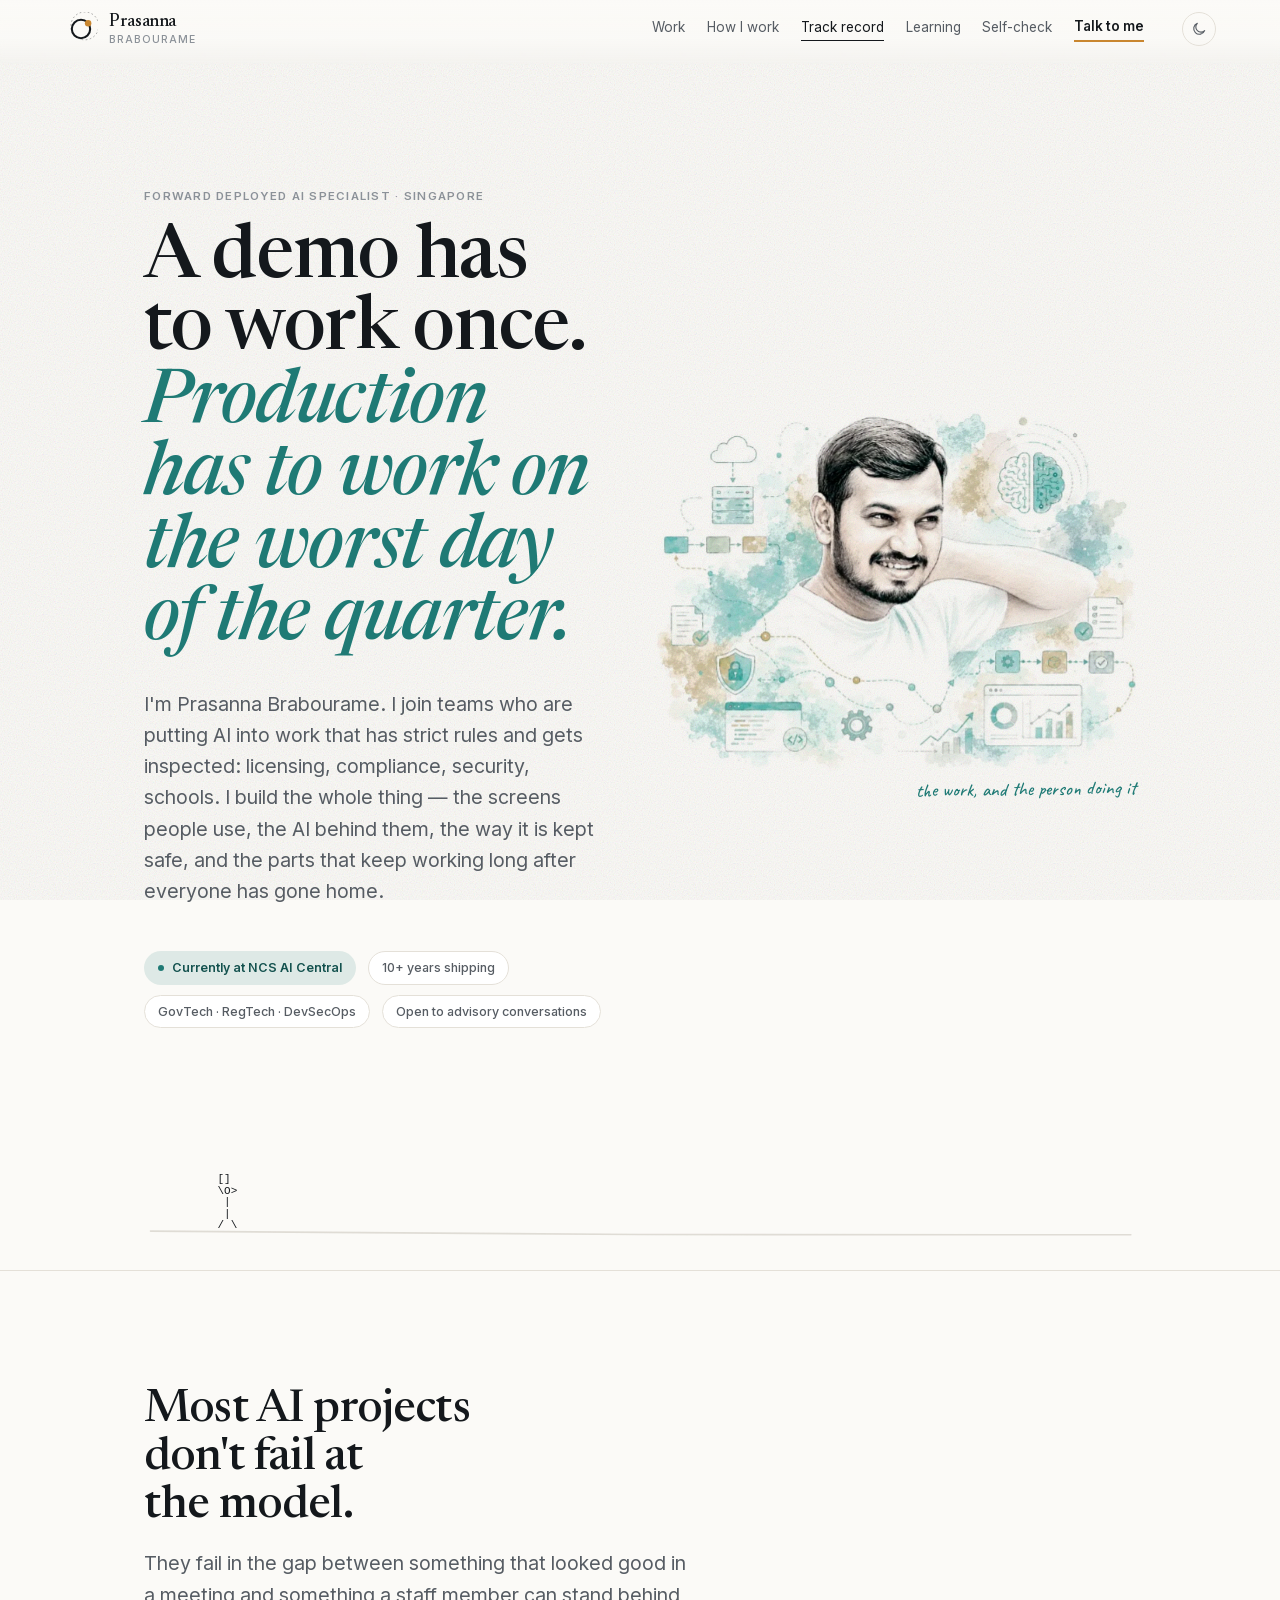
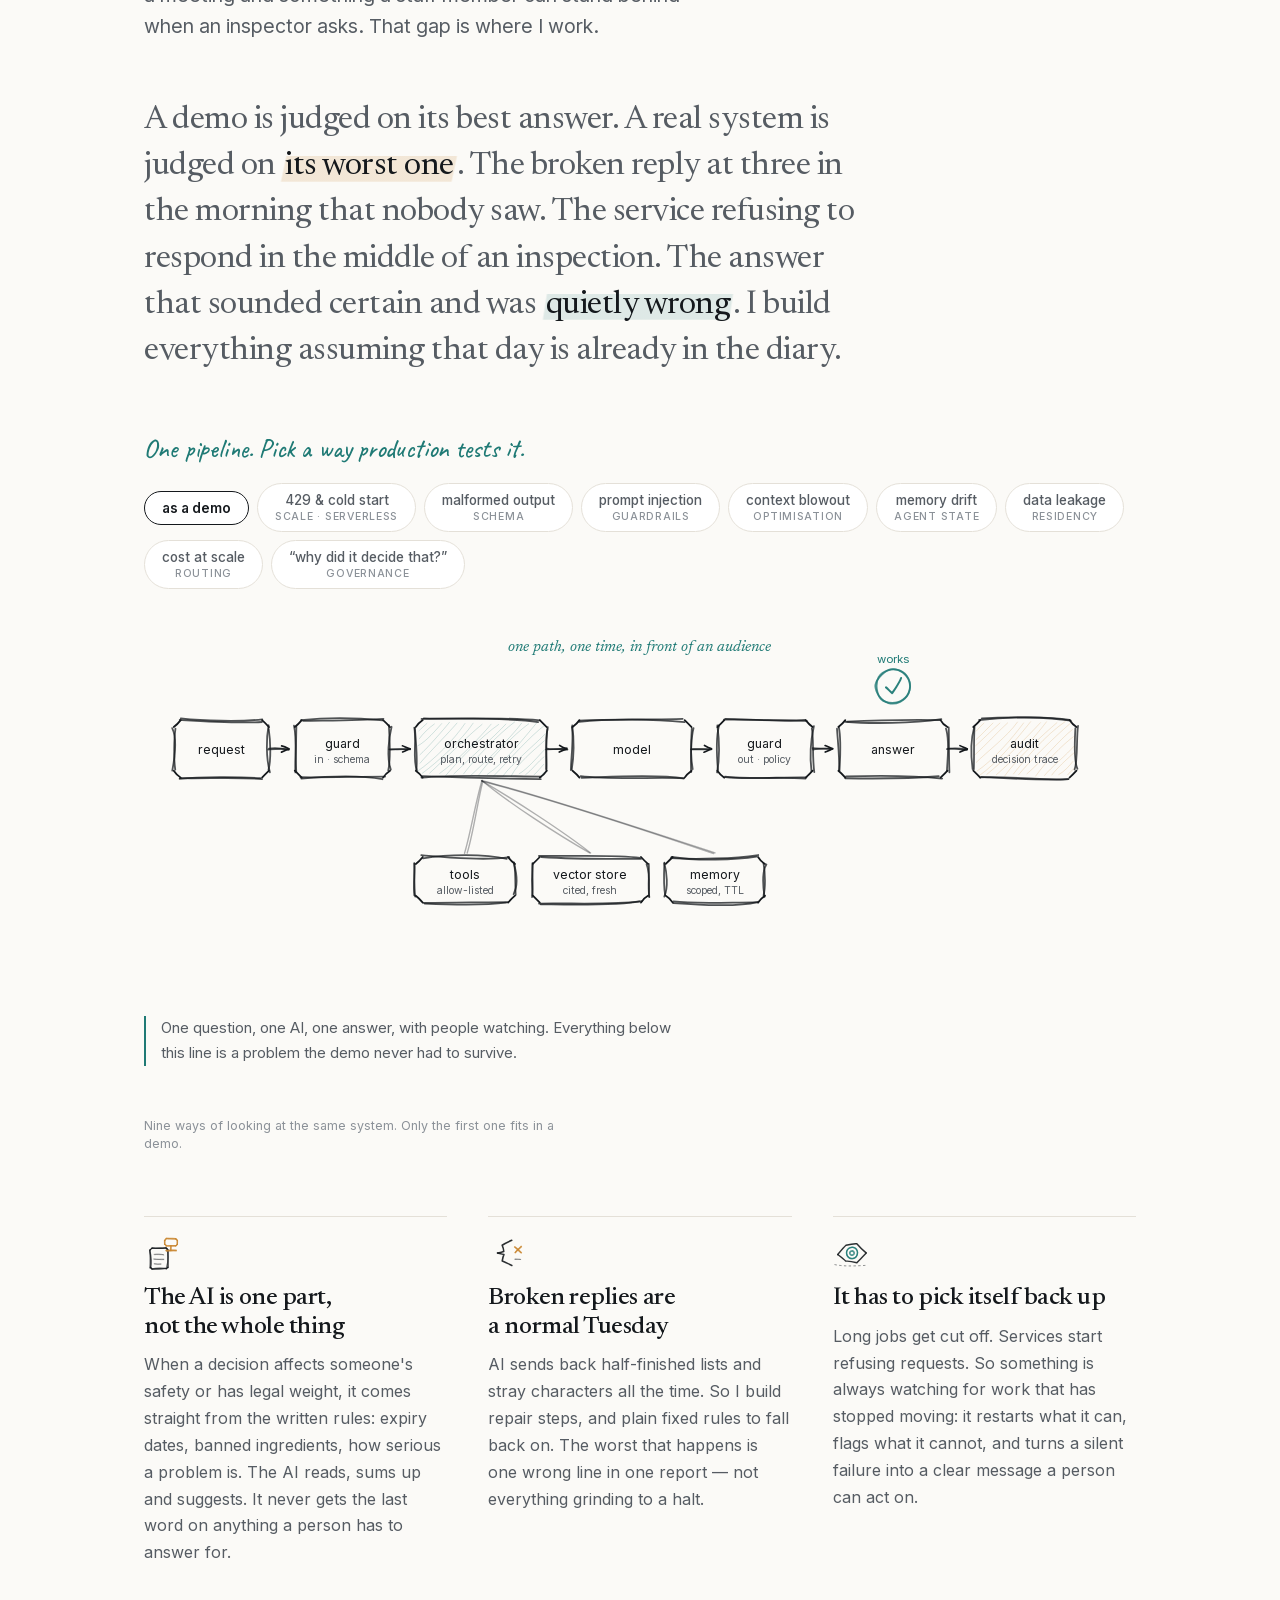
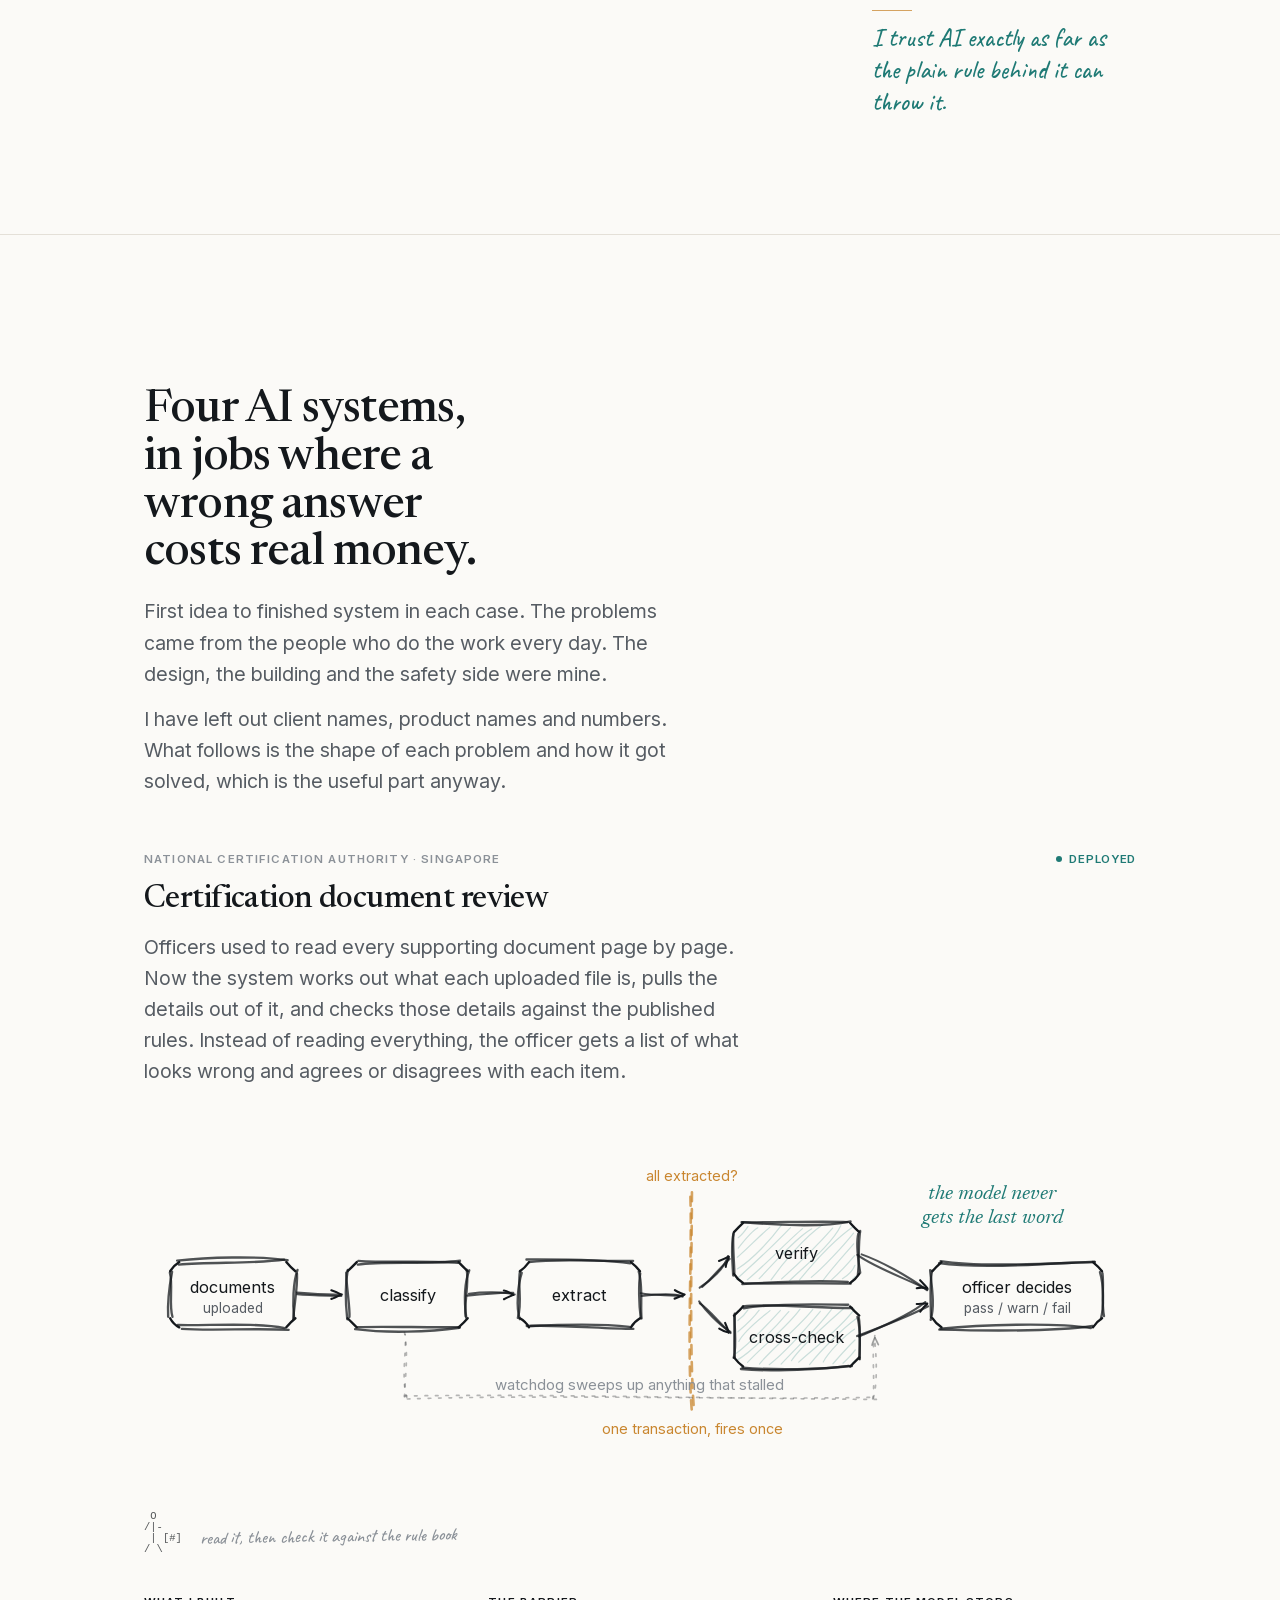
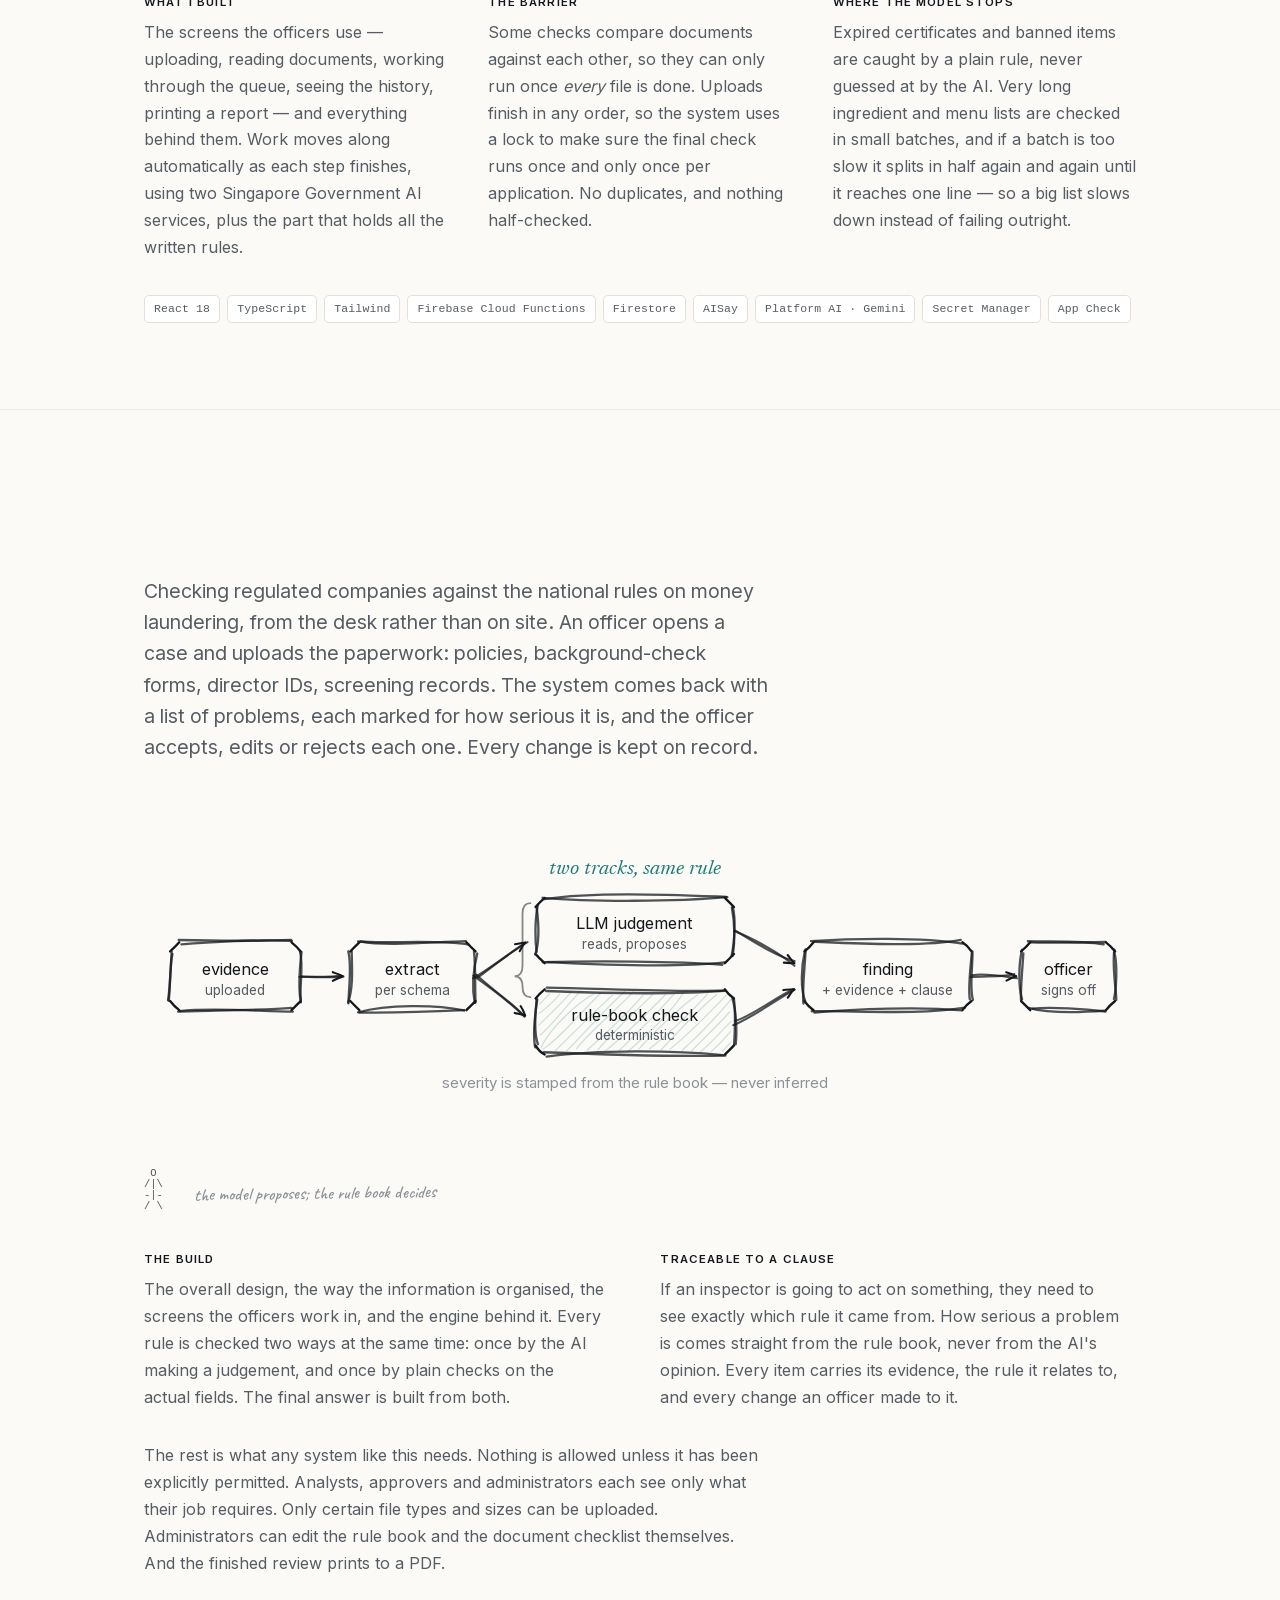
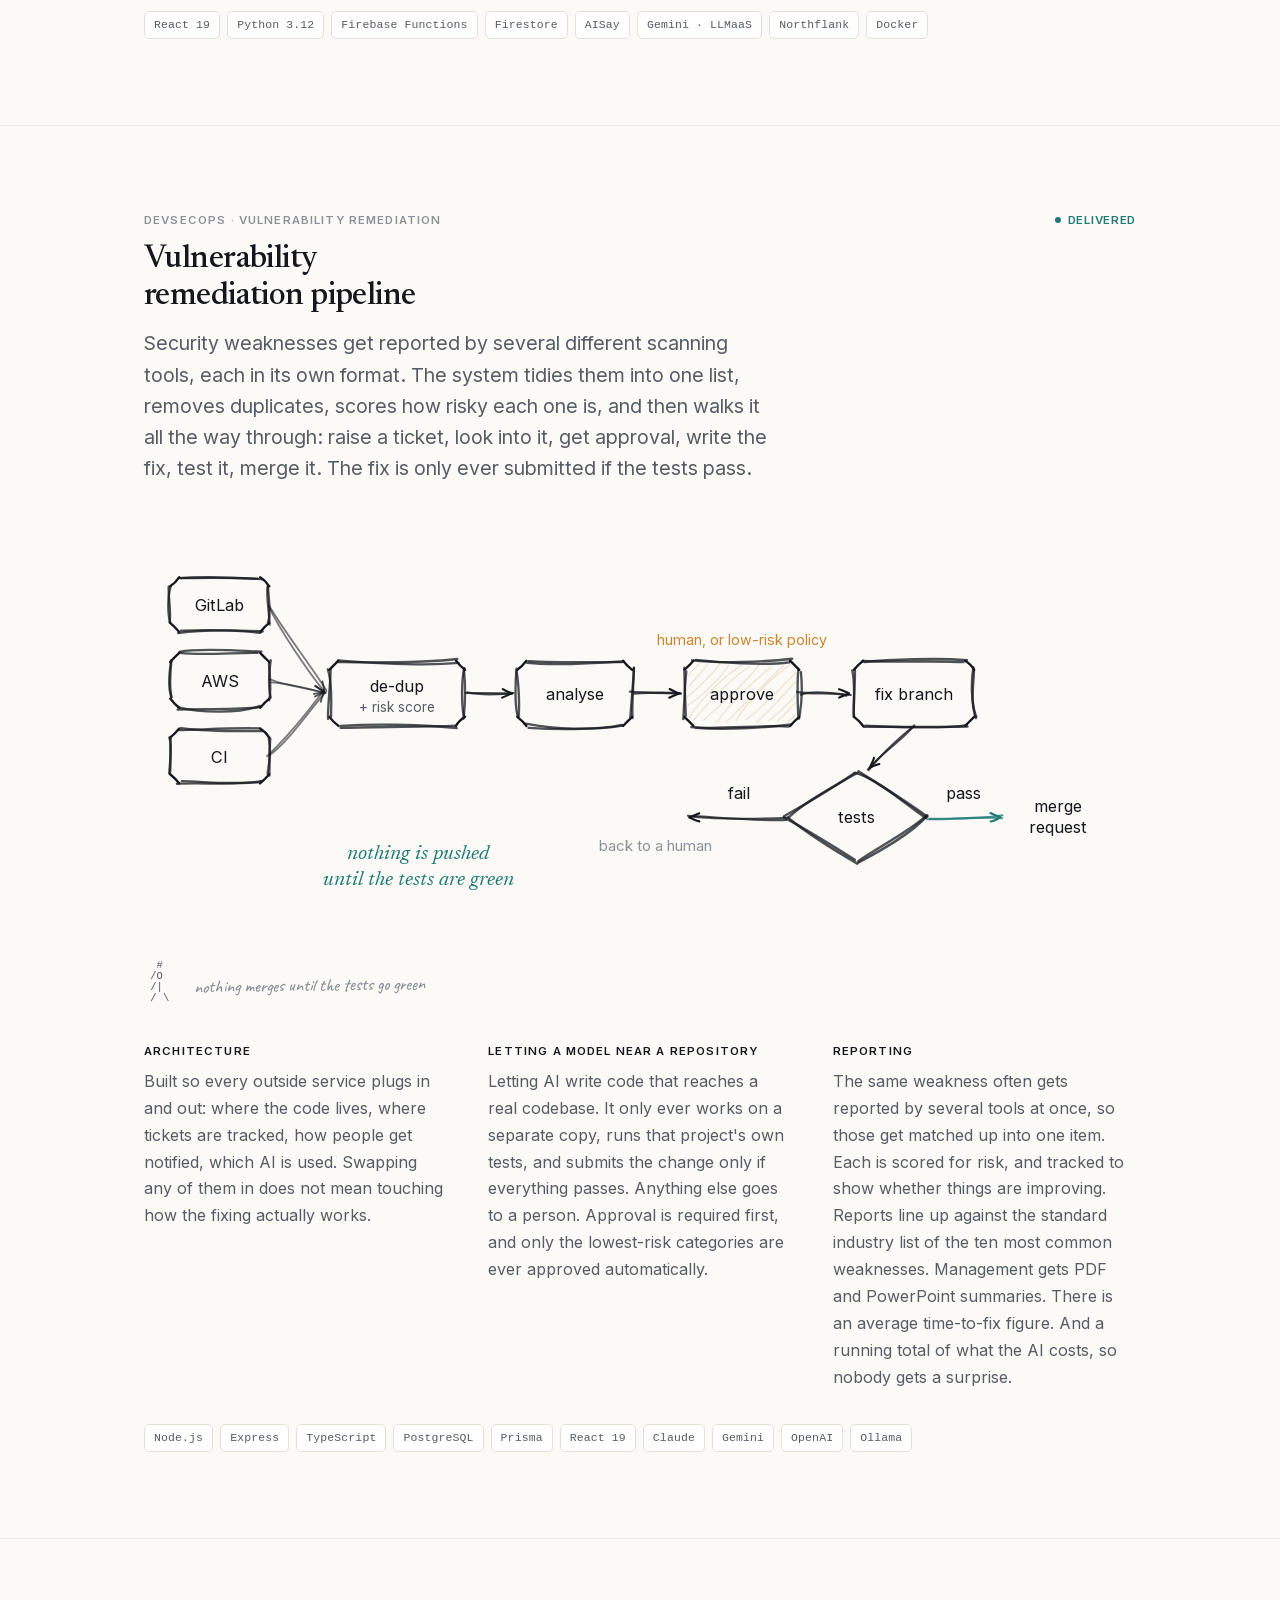
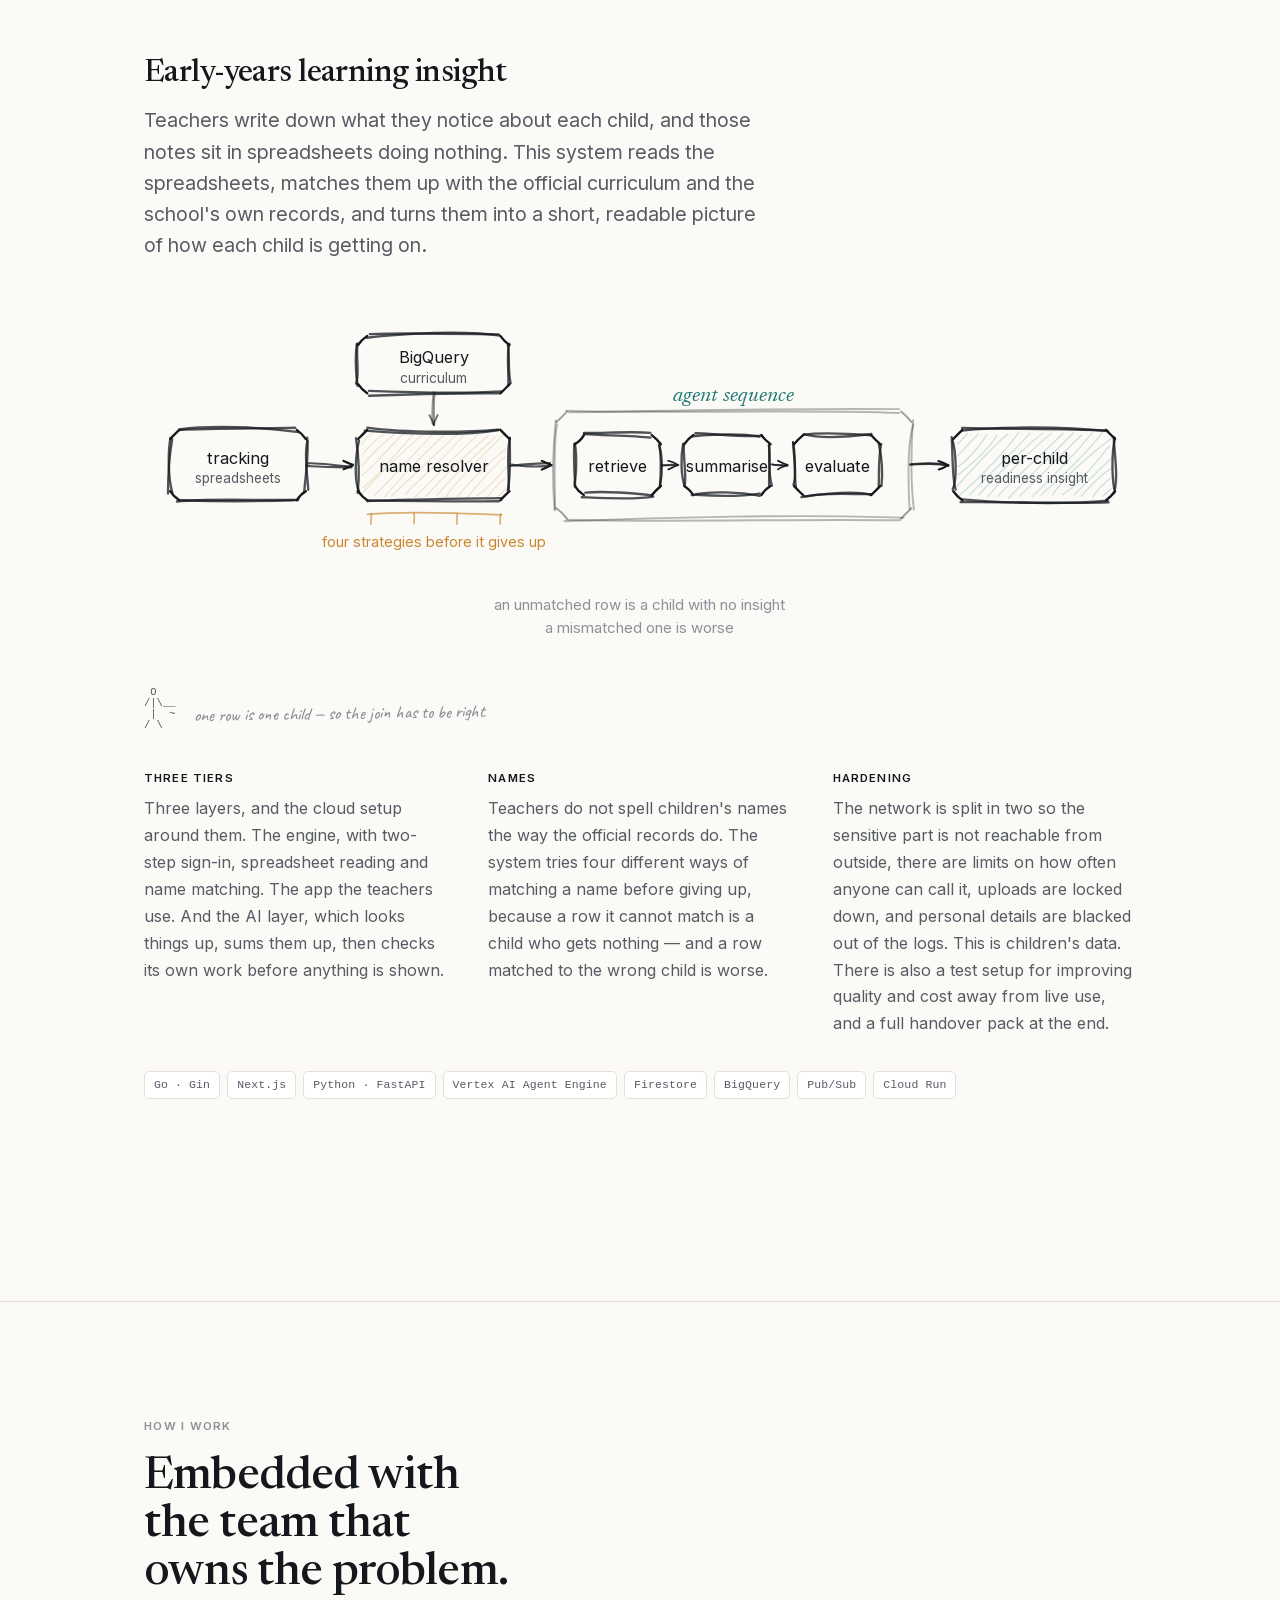
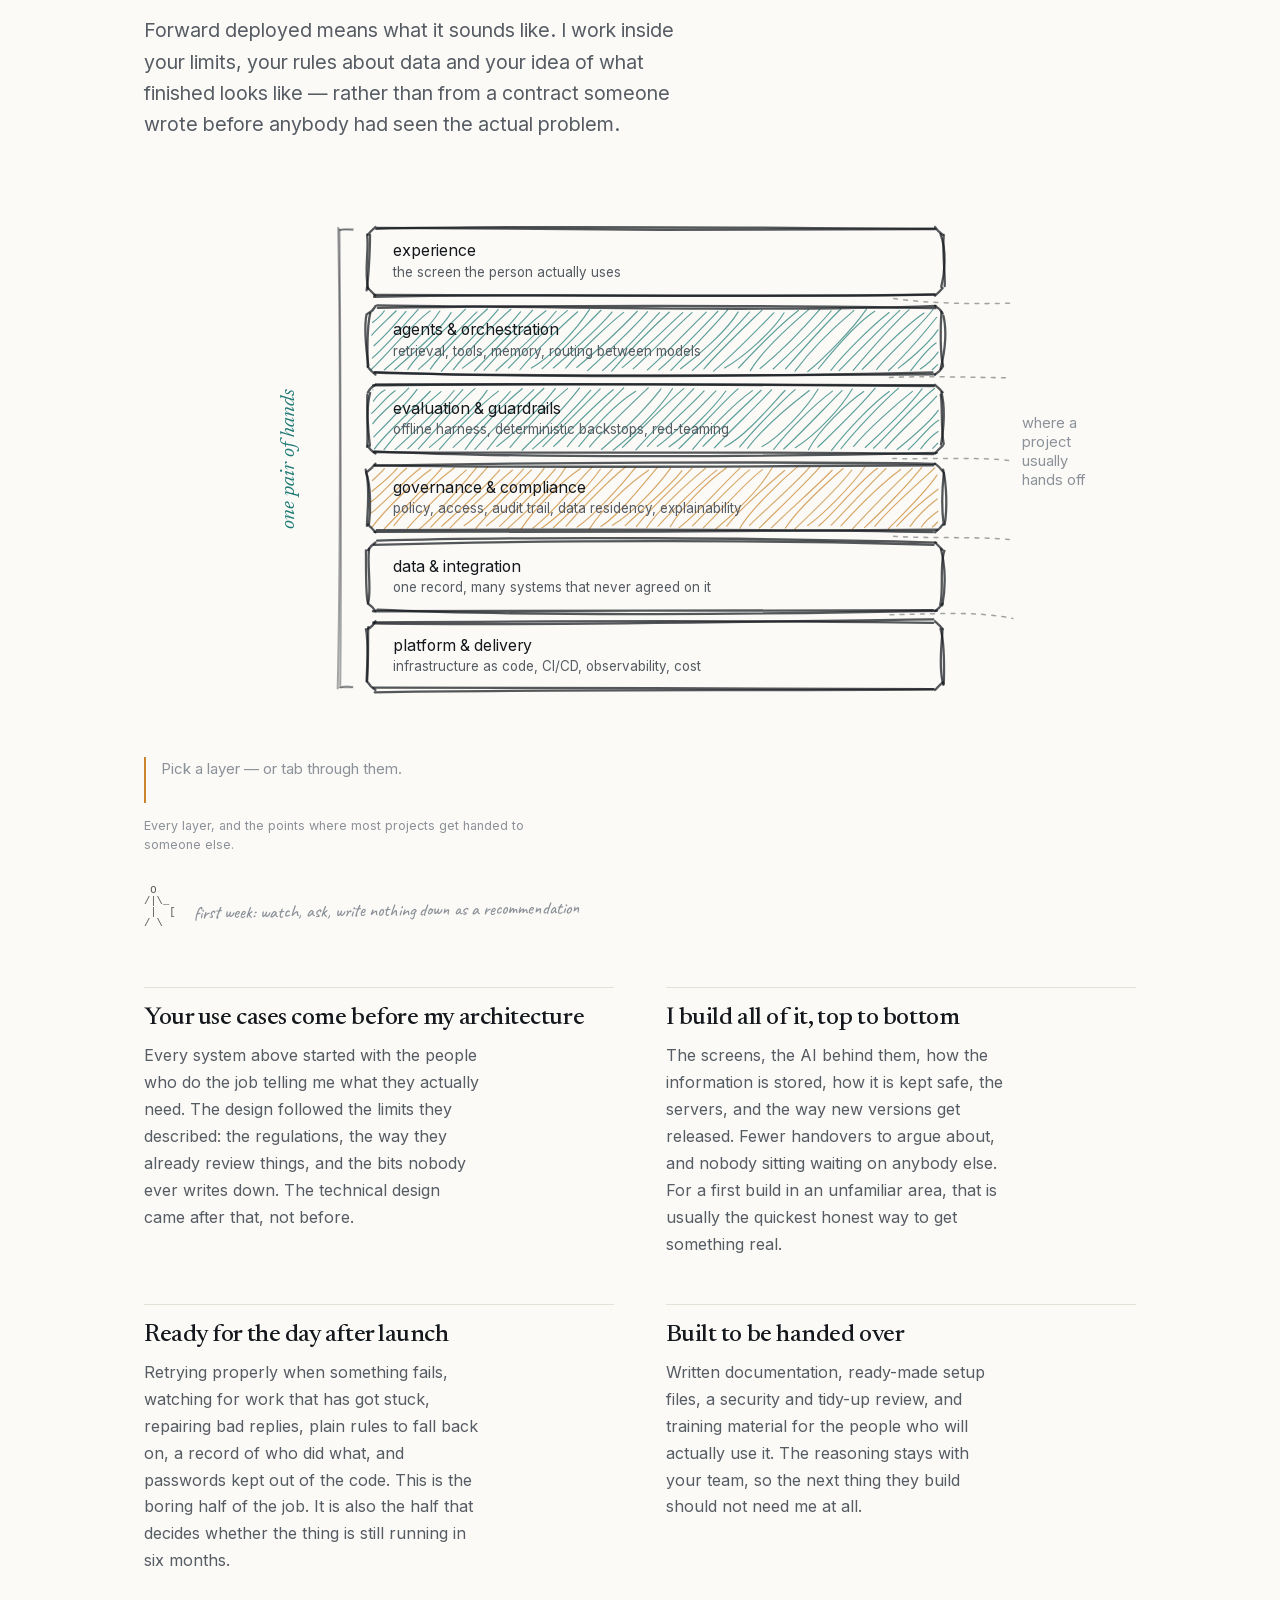
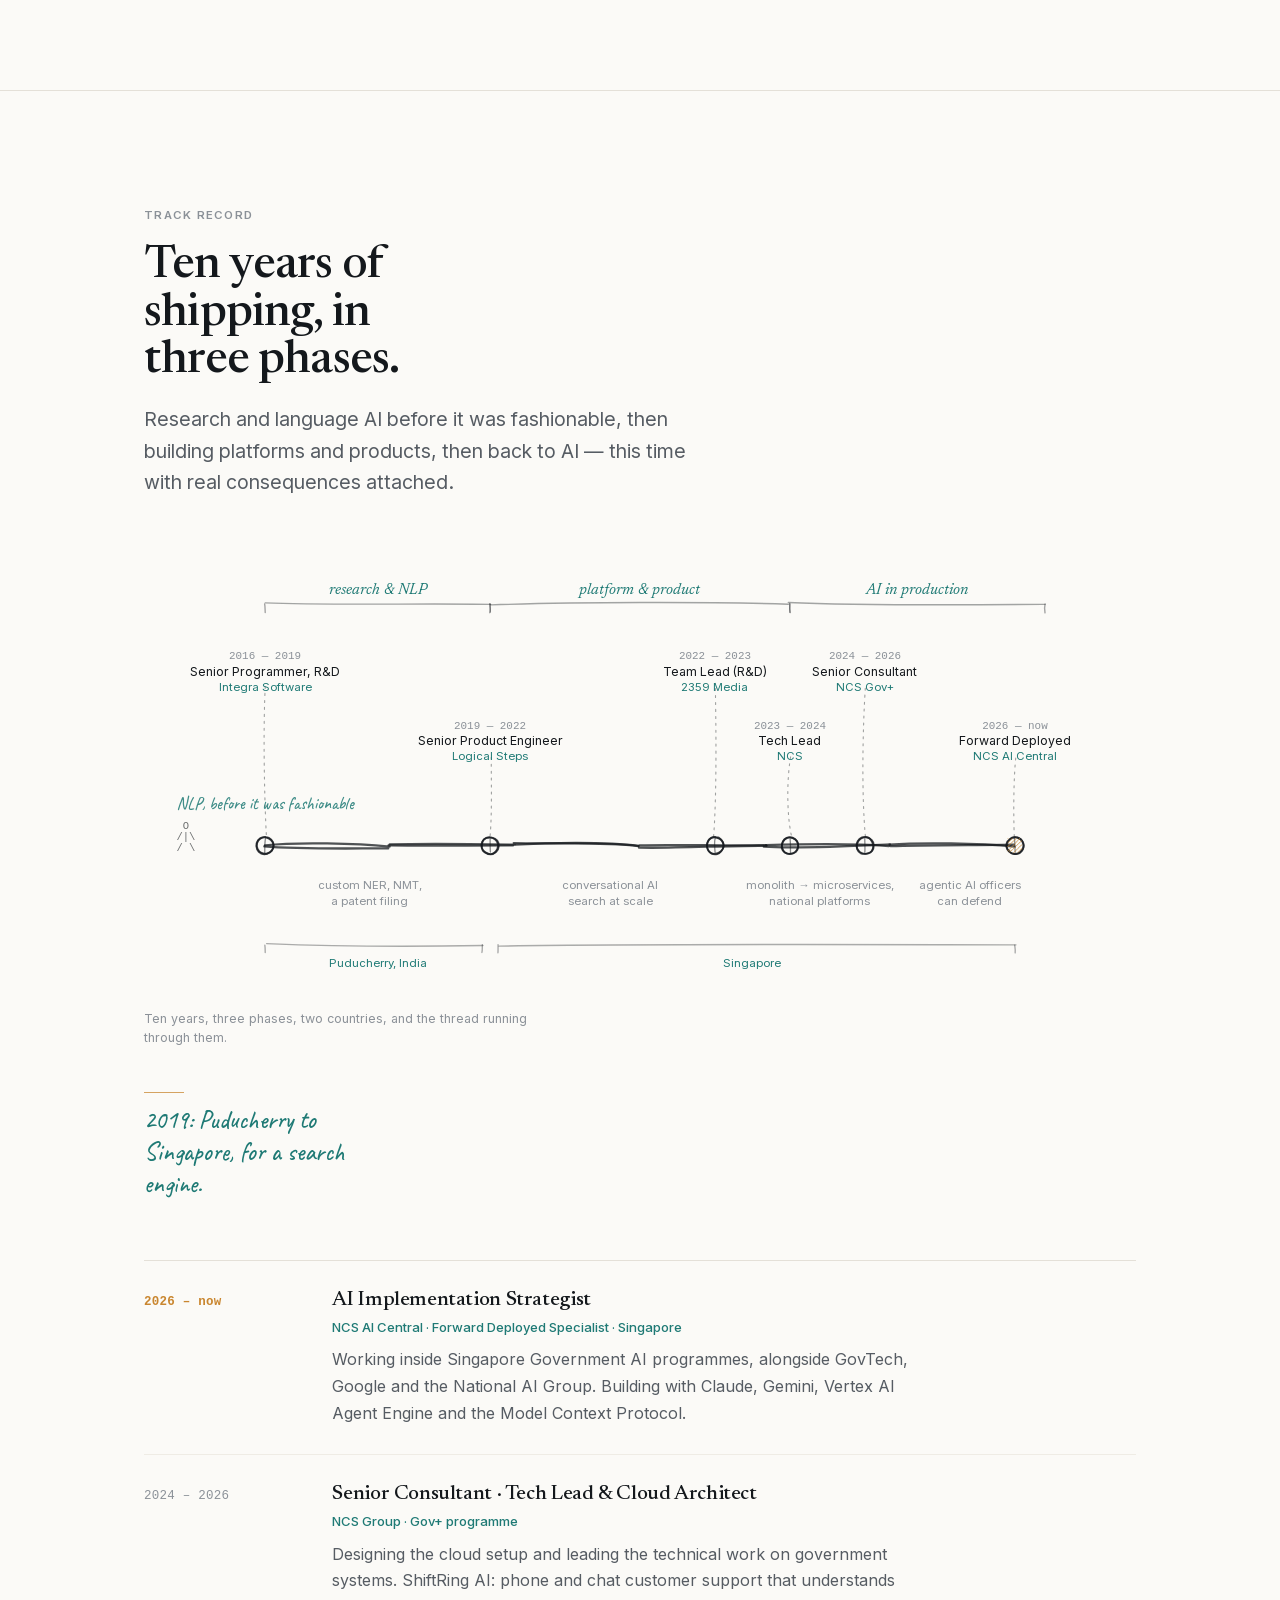
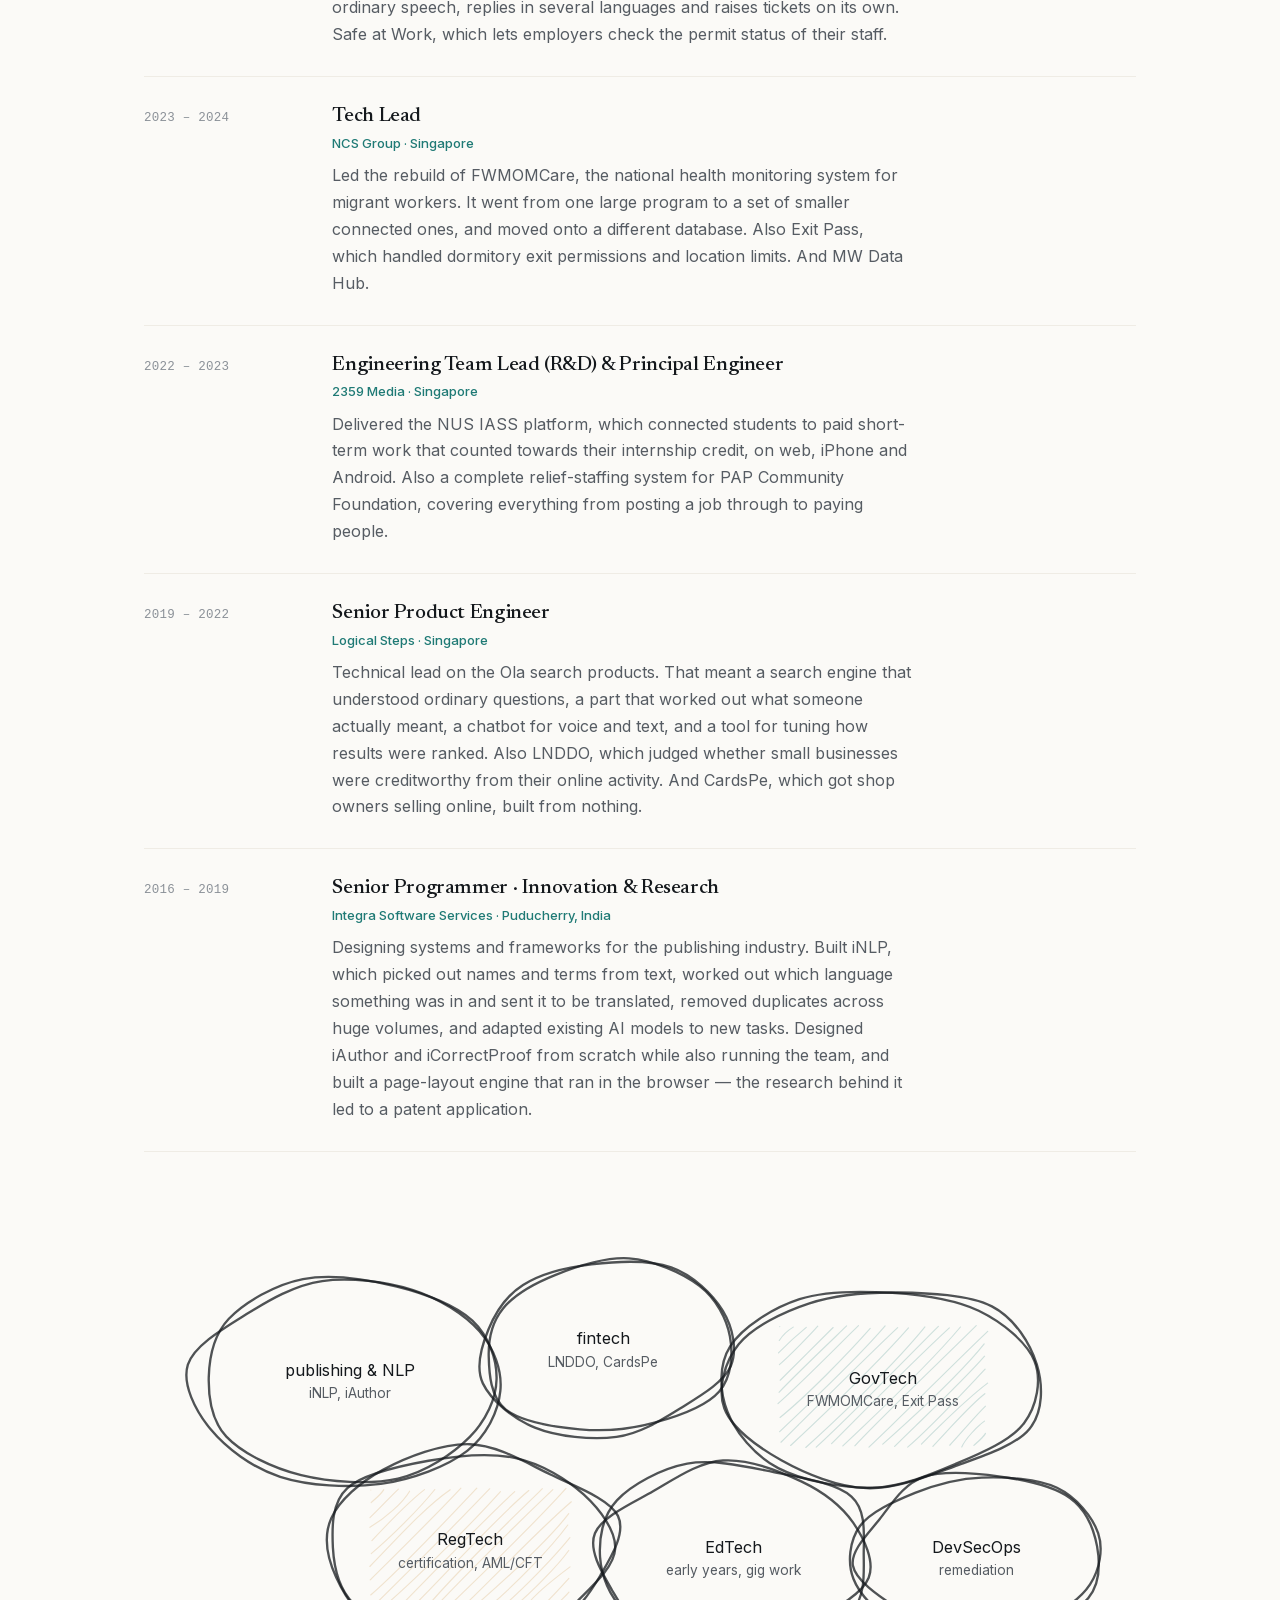
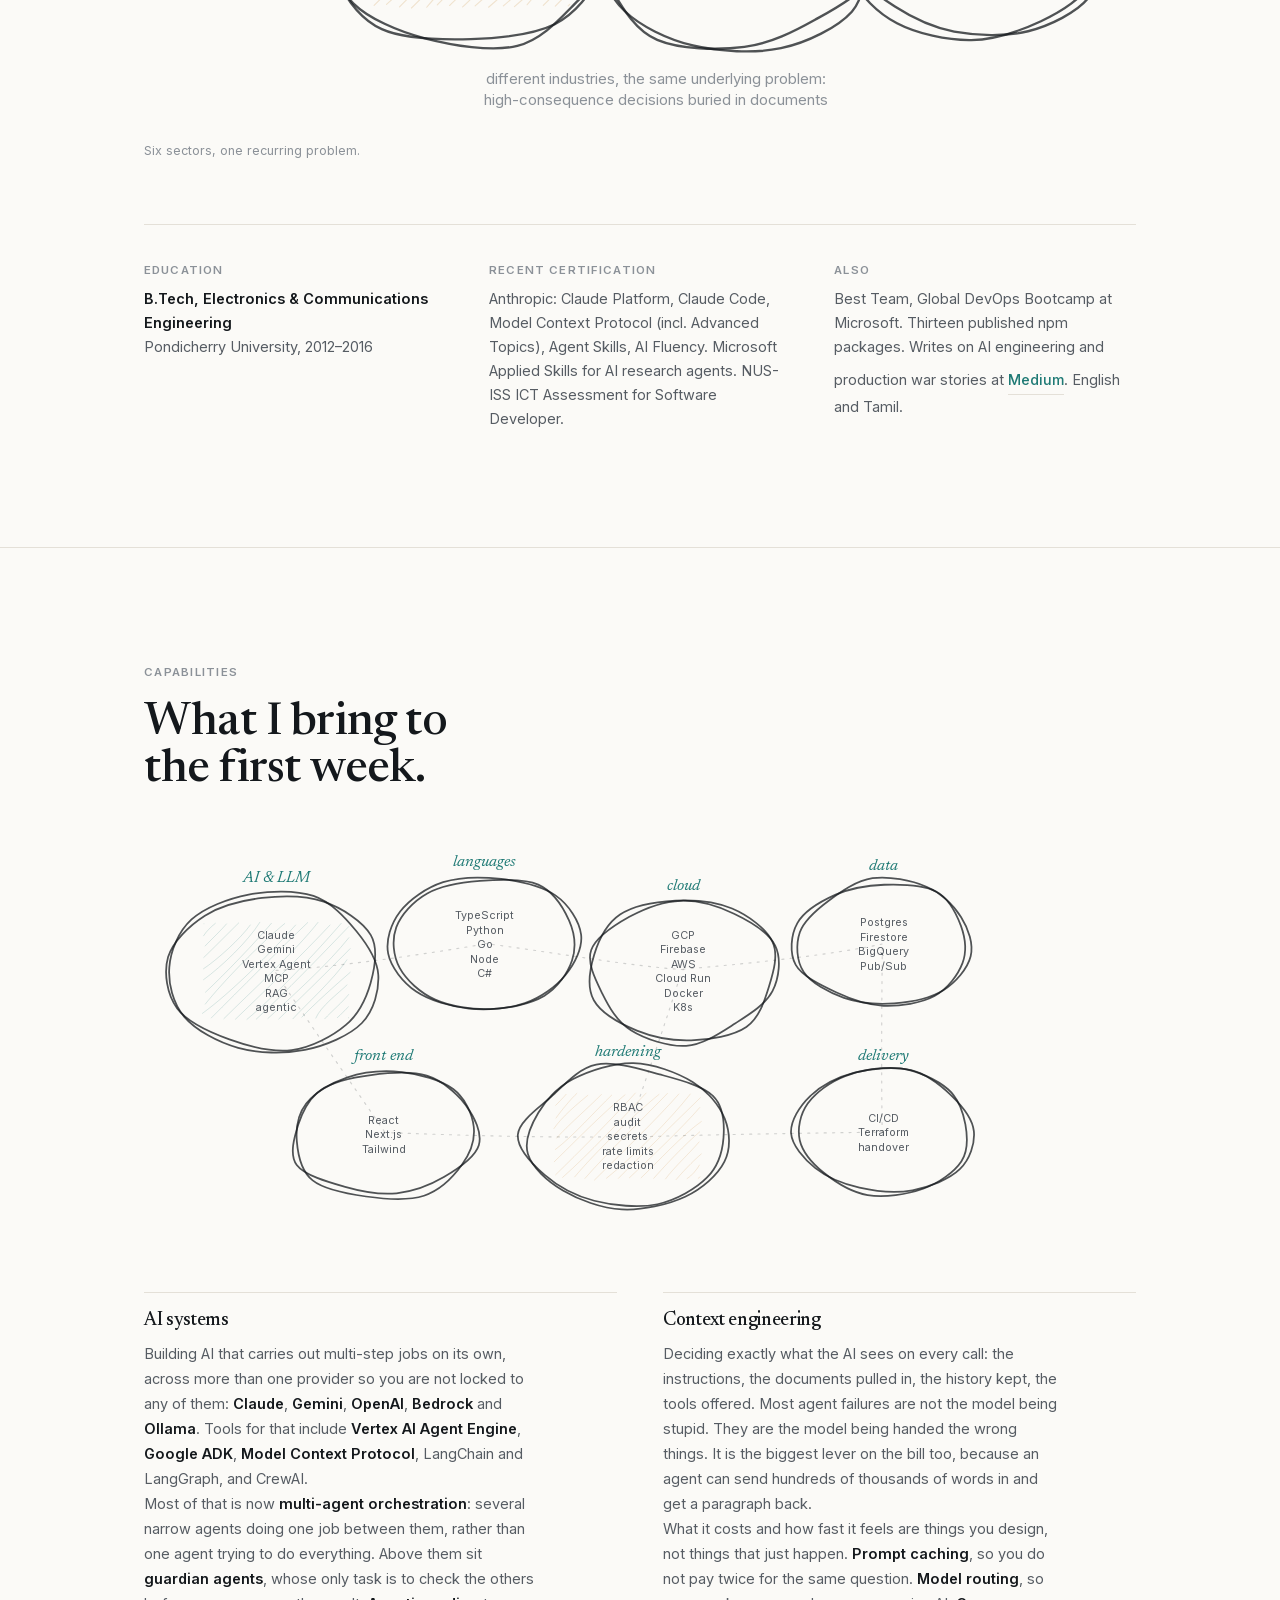
==== commit 03be6ca7: "Add a Kanizsa triangle to the profile header Three discs, each with a wedge removed. No triangle is " ====
--- a/docs/index.html
+++ b/docs/index.html
@@ -1527,7 +1527,7 @@
         <a href="mailto:prasanna18101994@gmail.com">Email</a>
       </span>
     </div>
-    <p class="built">Last updated <time datetime="2026-10-14">14 Oct 2026</time>  &middot;  <a class="rev" href="https://github.com/PrasannaBrabourame/PrasannaBrabourame/commit/a216106" rel="noopener">a216106</a></p>
+    <p class="built">Last updated <time datetime="2026-10-16">16 Oct 2026</time>  &middot;  <a class="rev" href="https://github.com/PrasannaBrabourame/PrasannaBrabourame/commits/main" rel="noopener">a844cc0-dirty</a></p>
   </div>
 </footer>
 
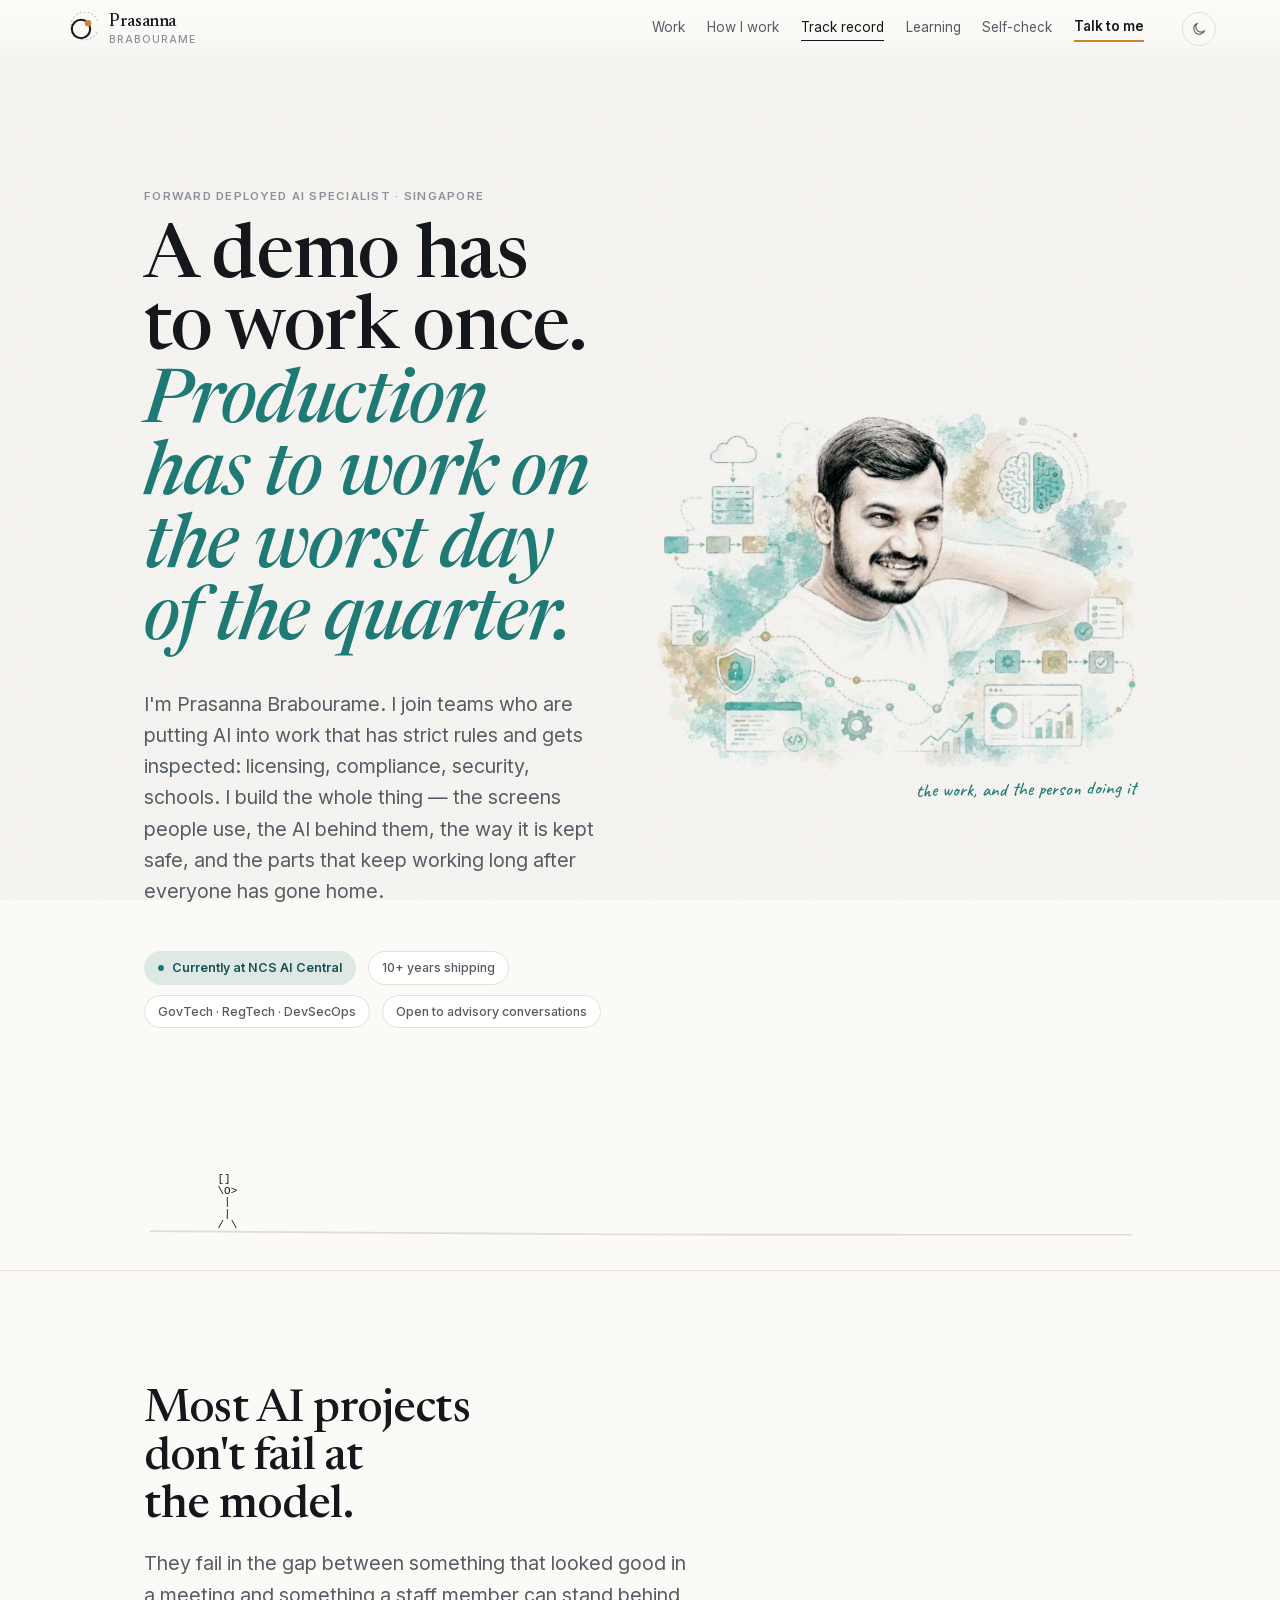
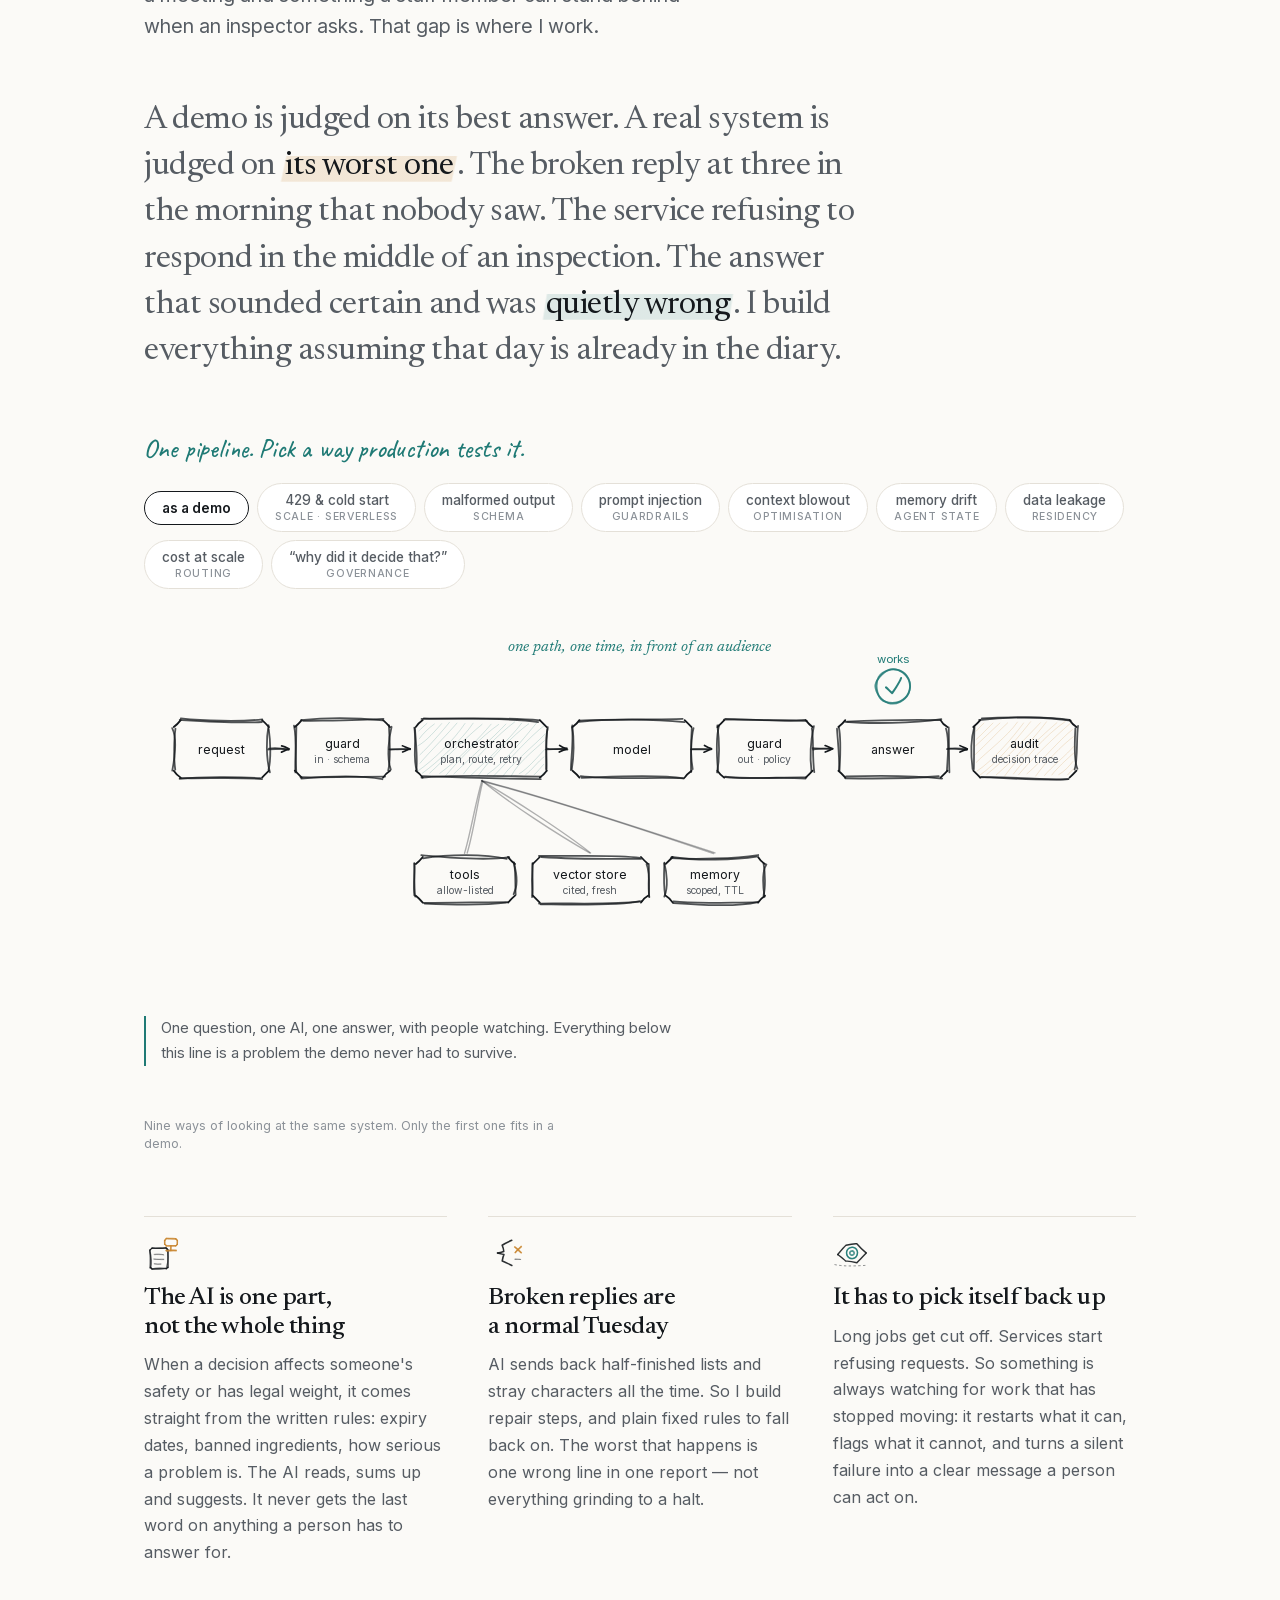
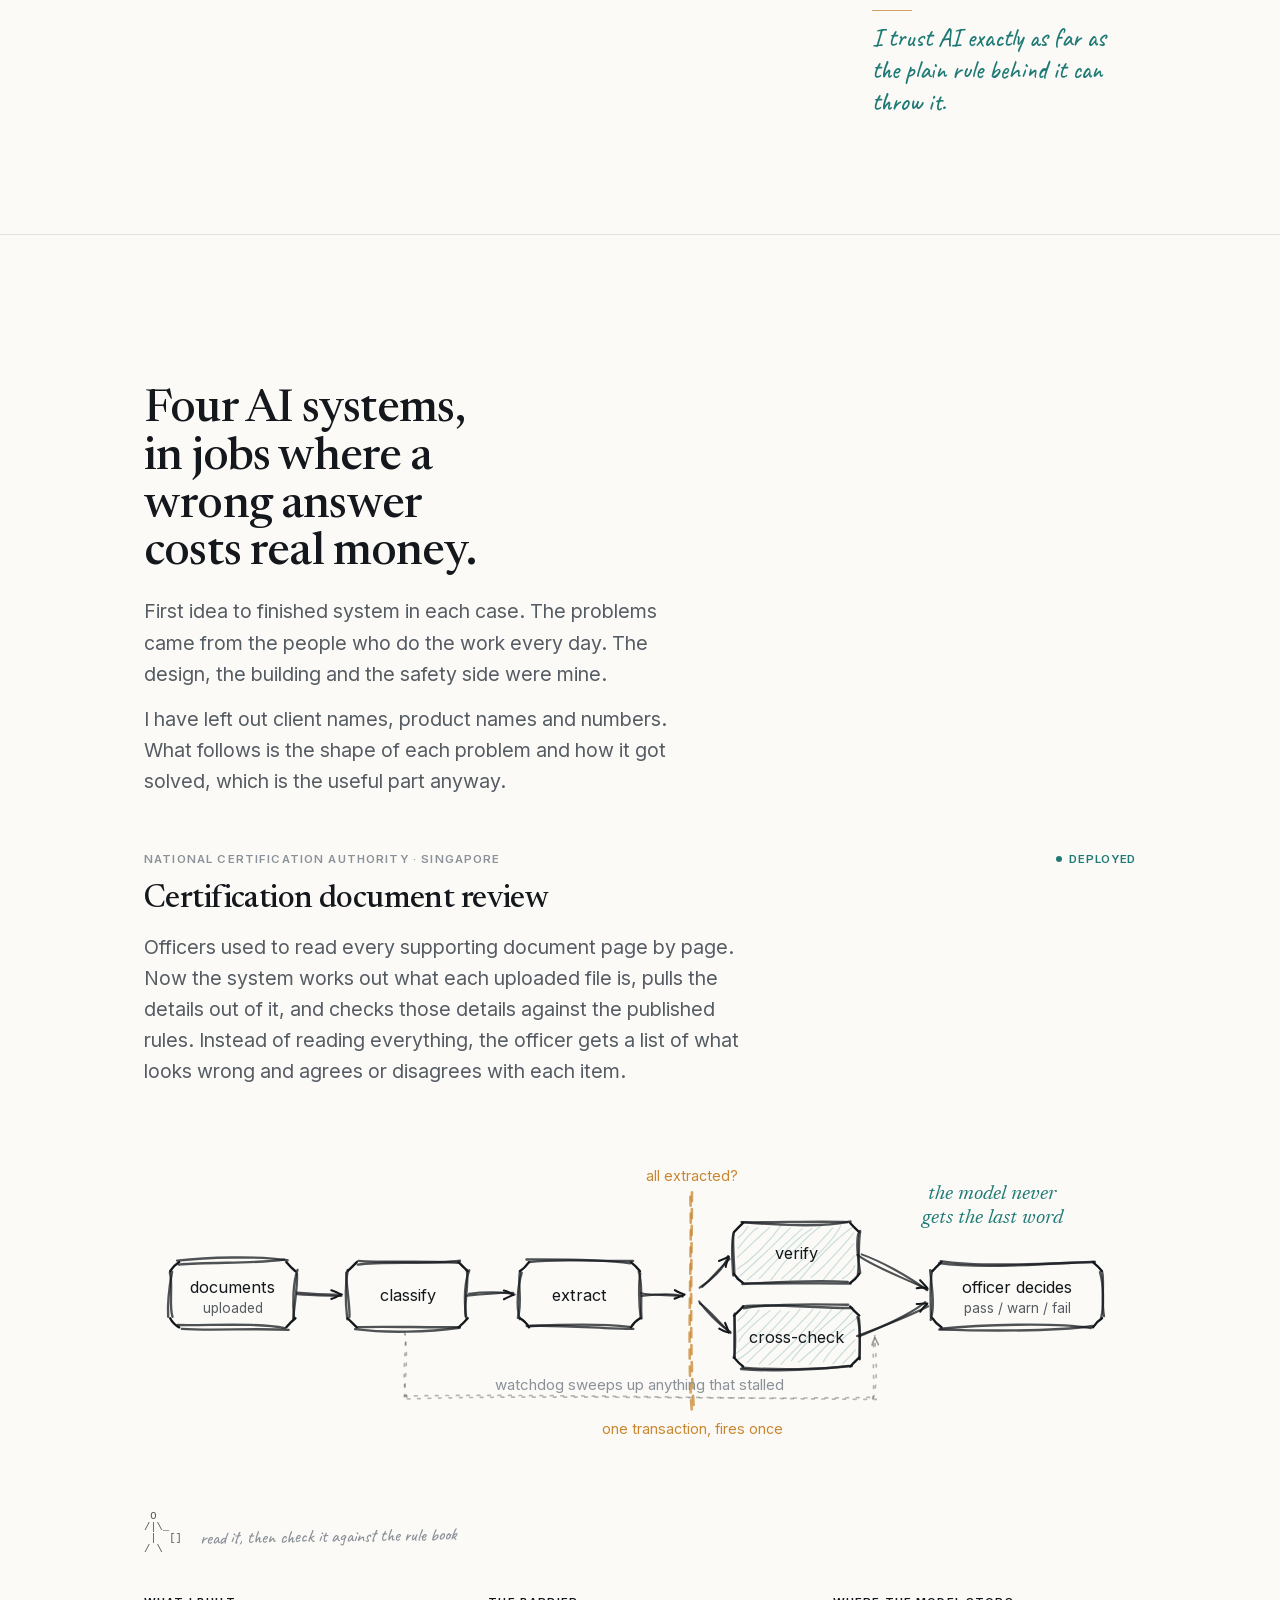
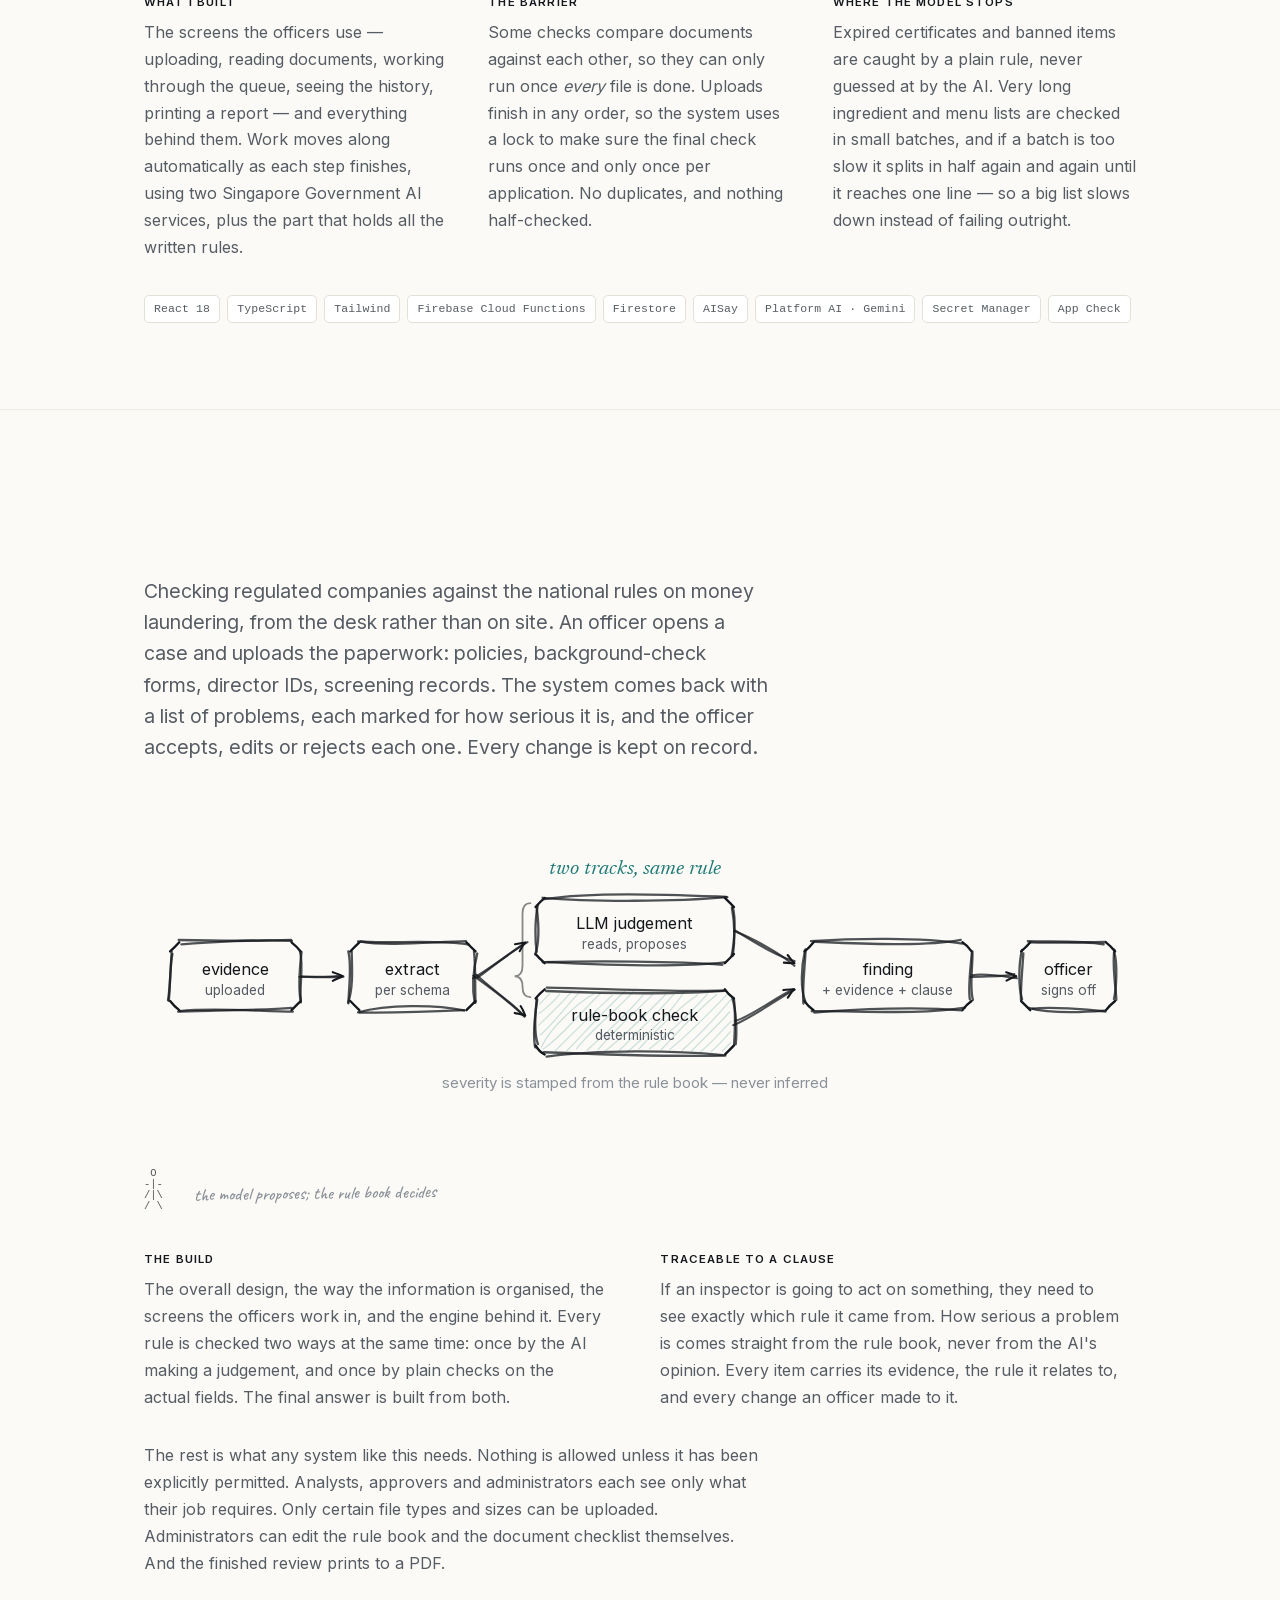
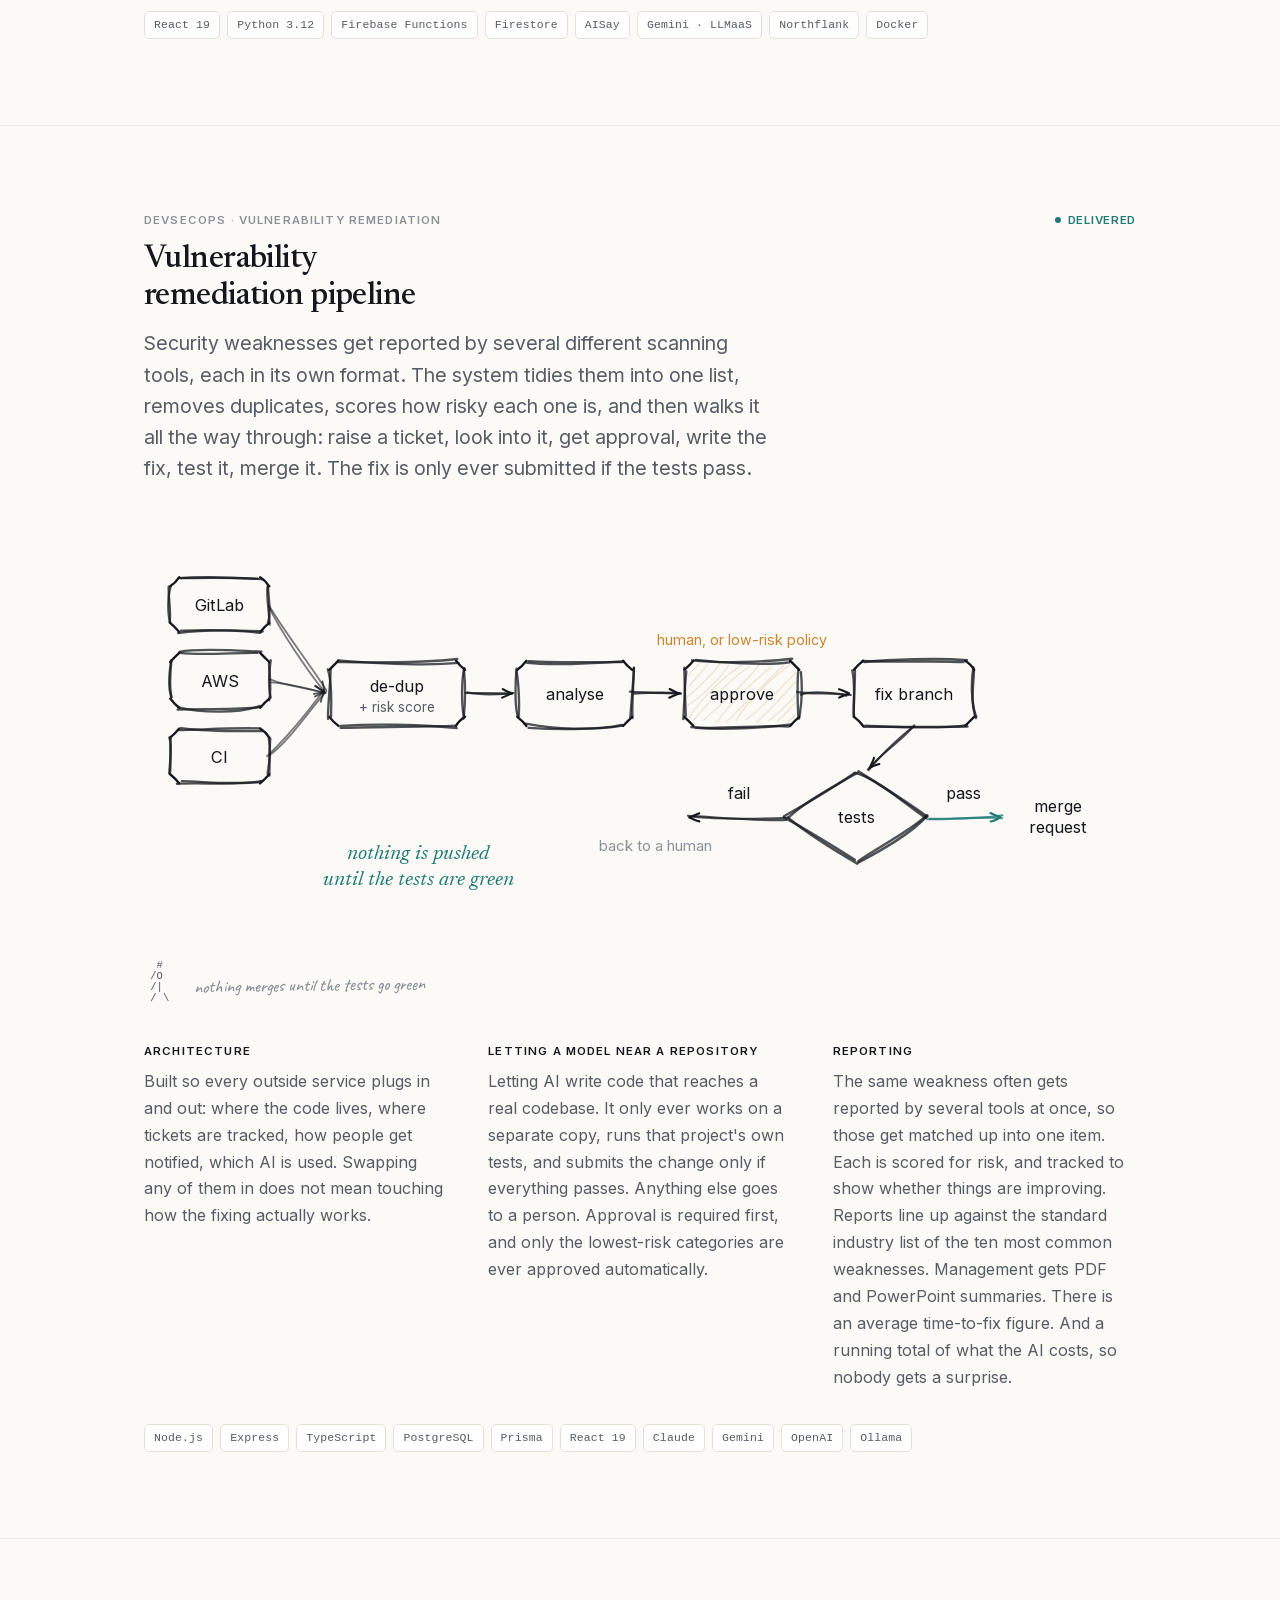
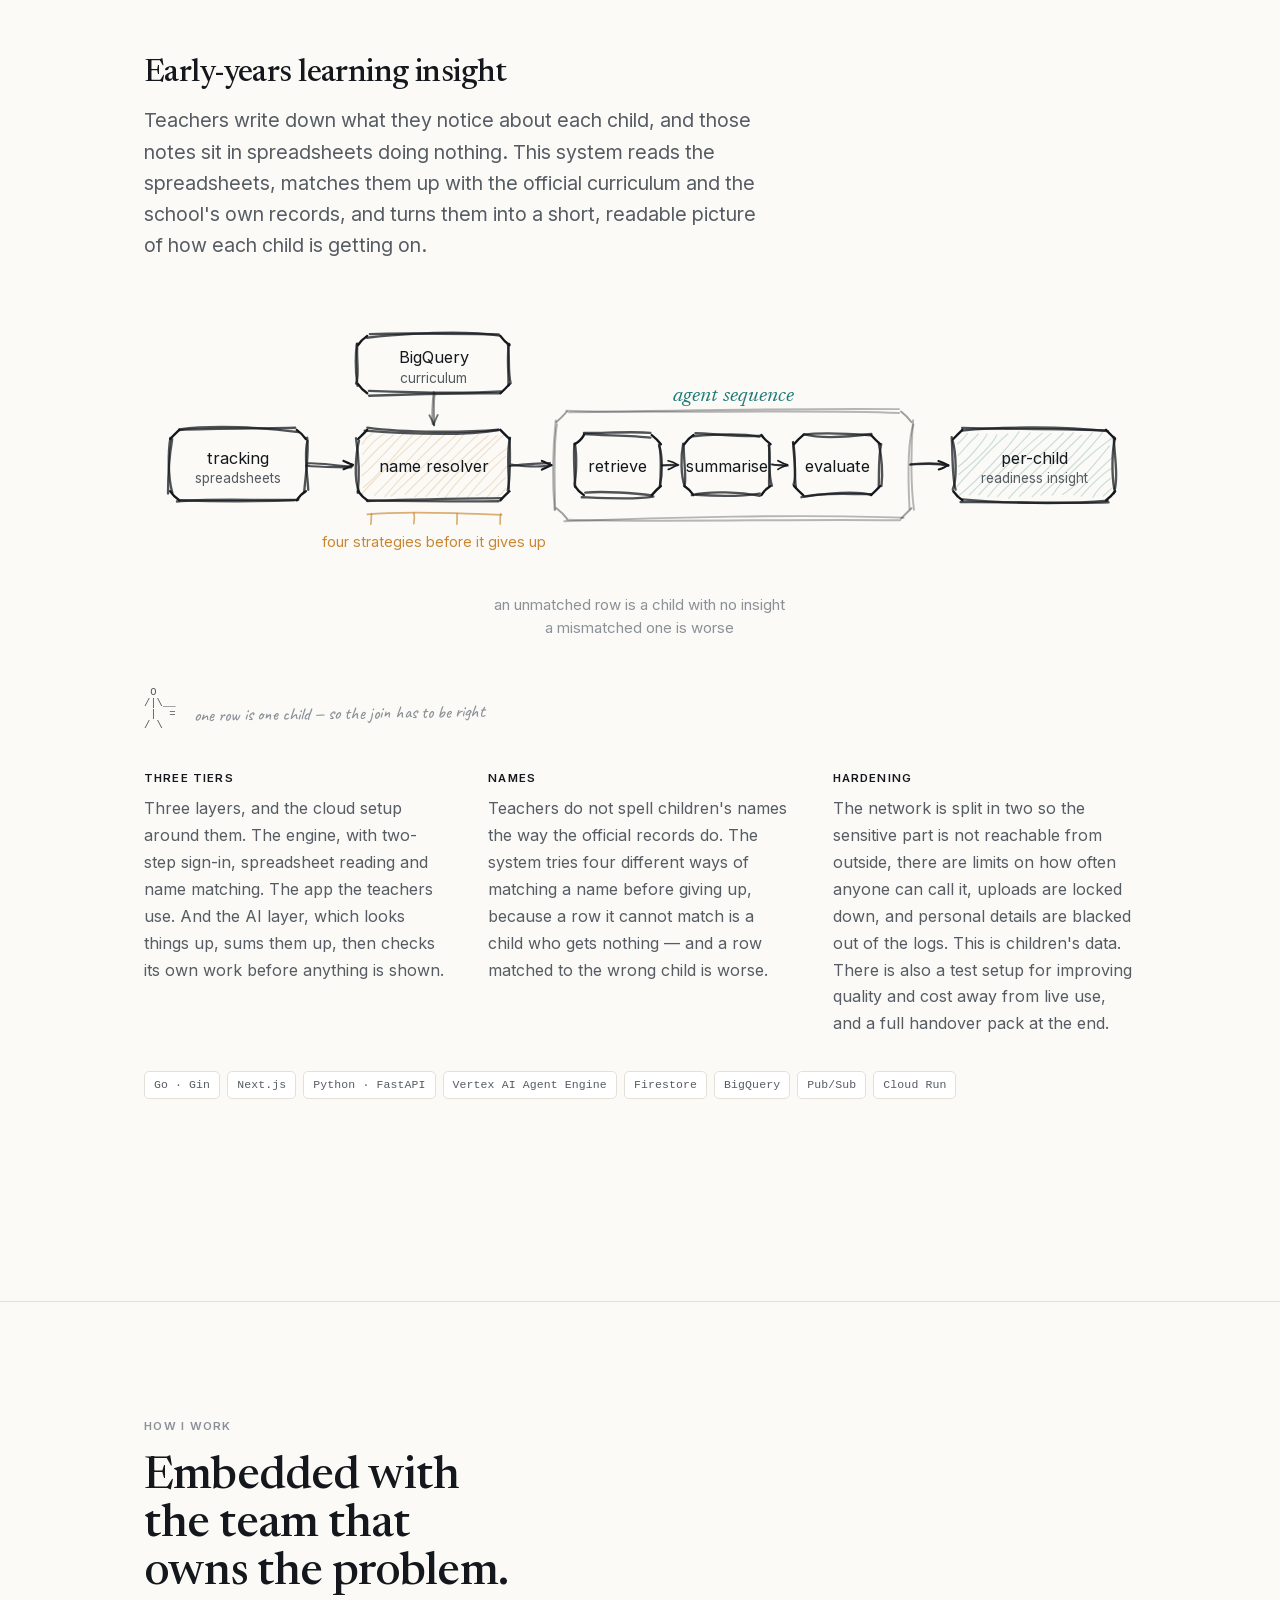
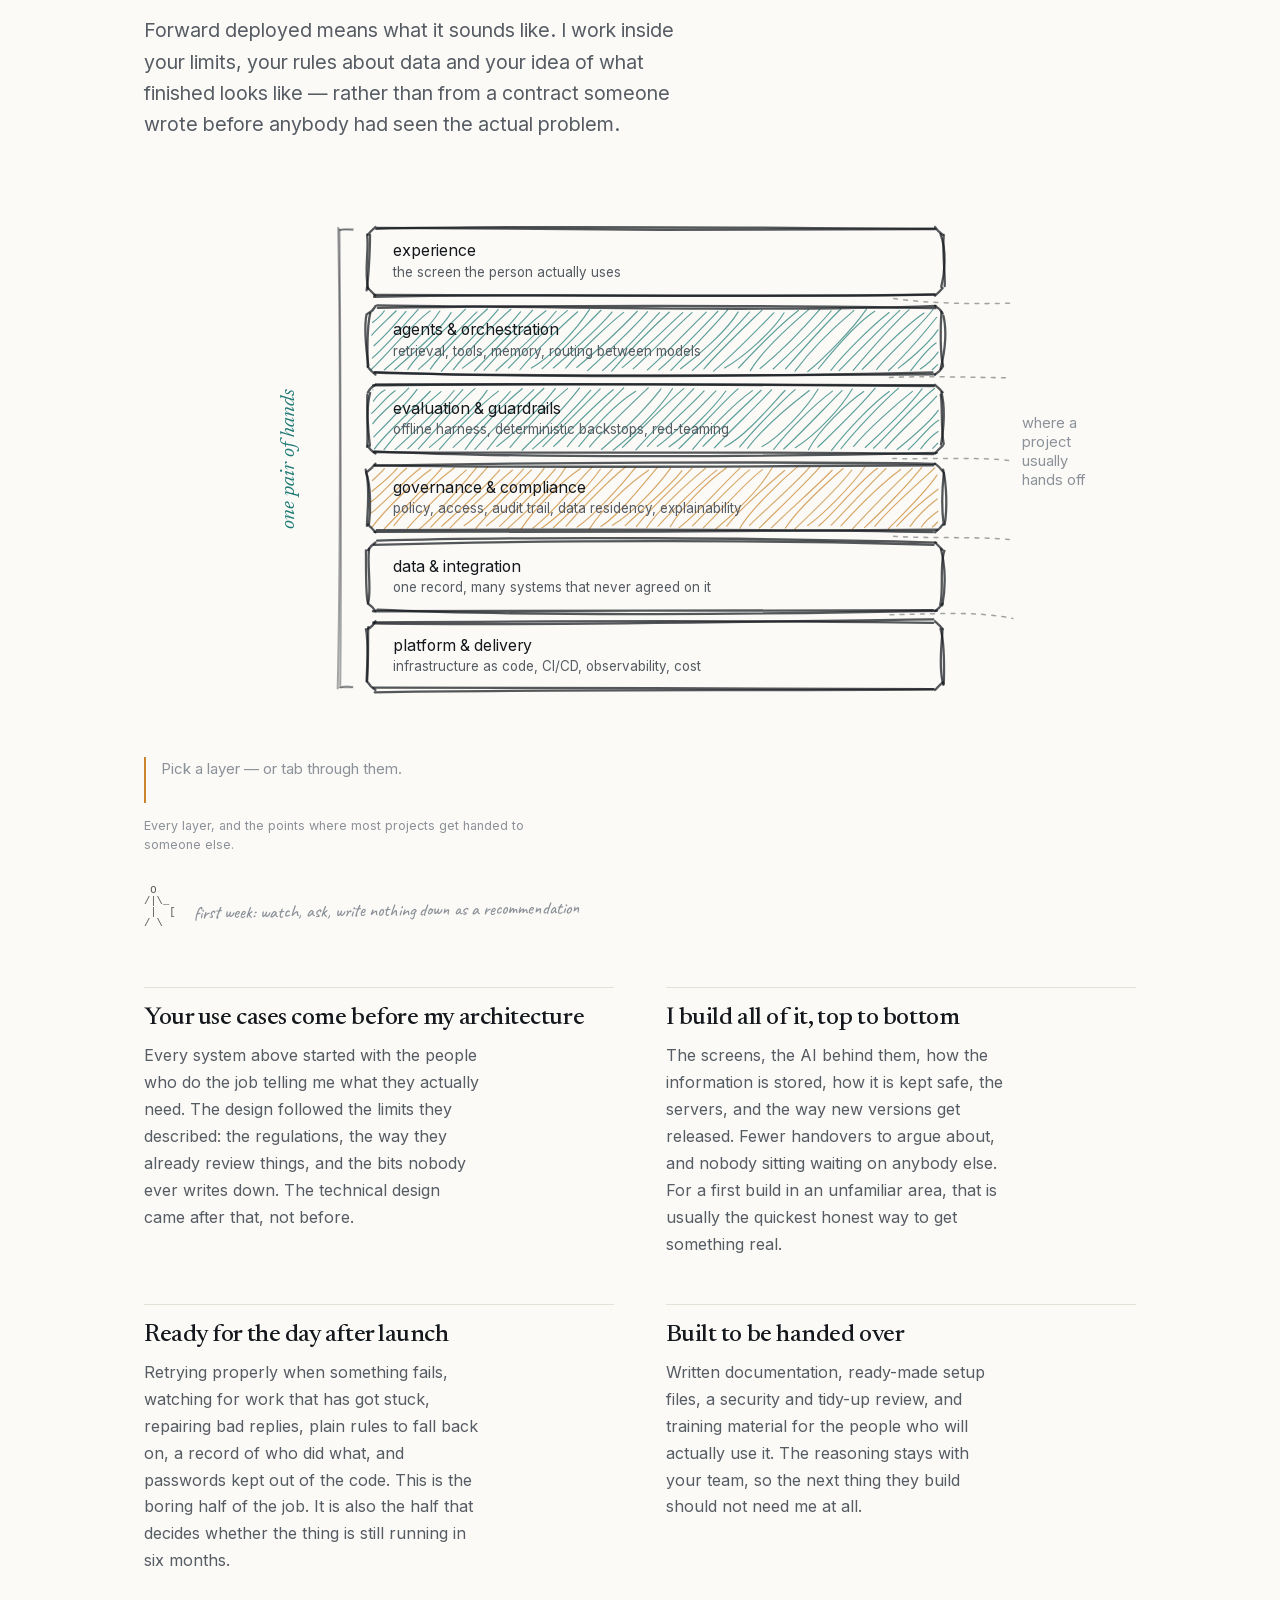
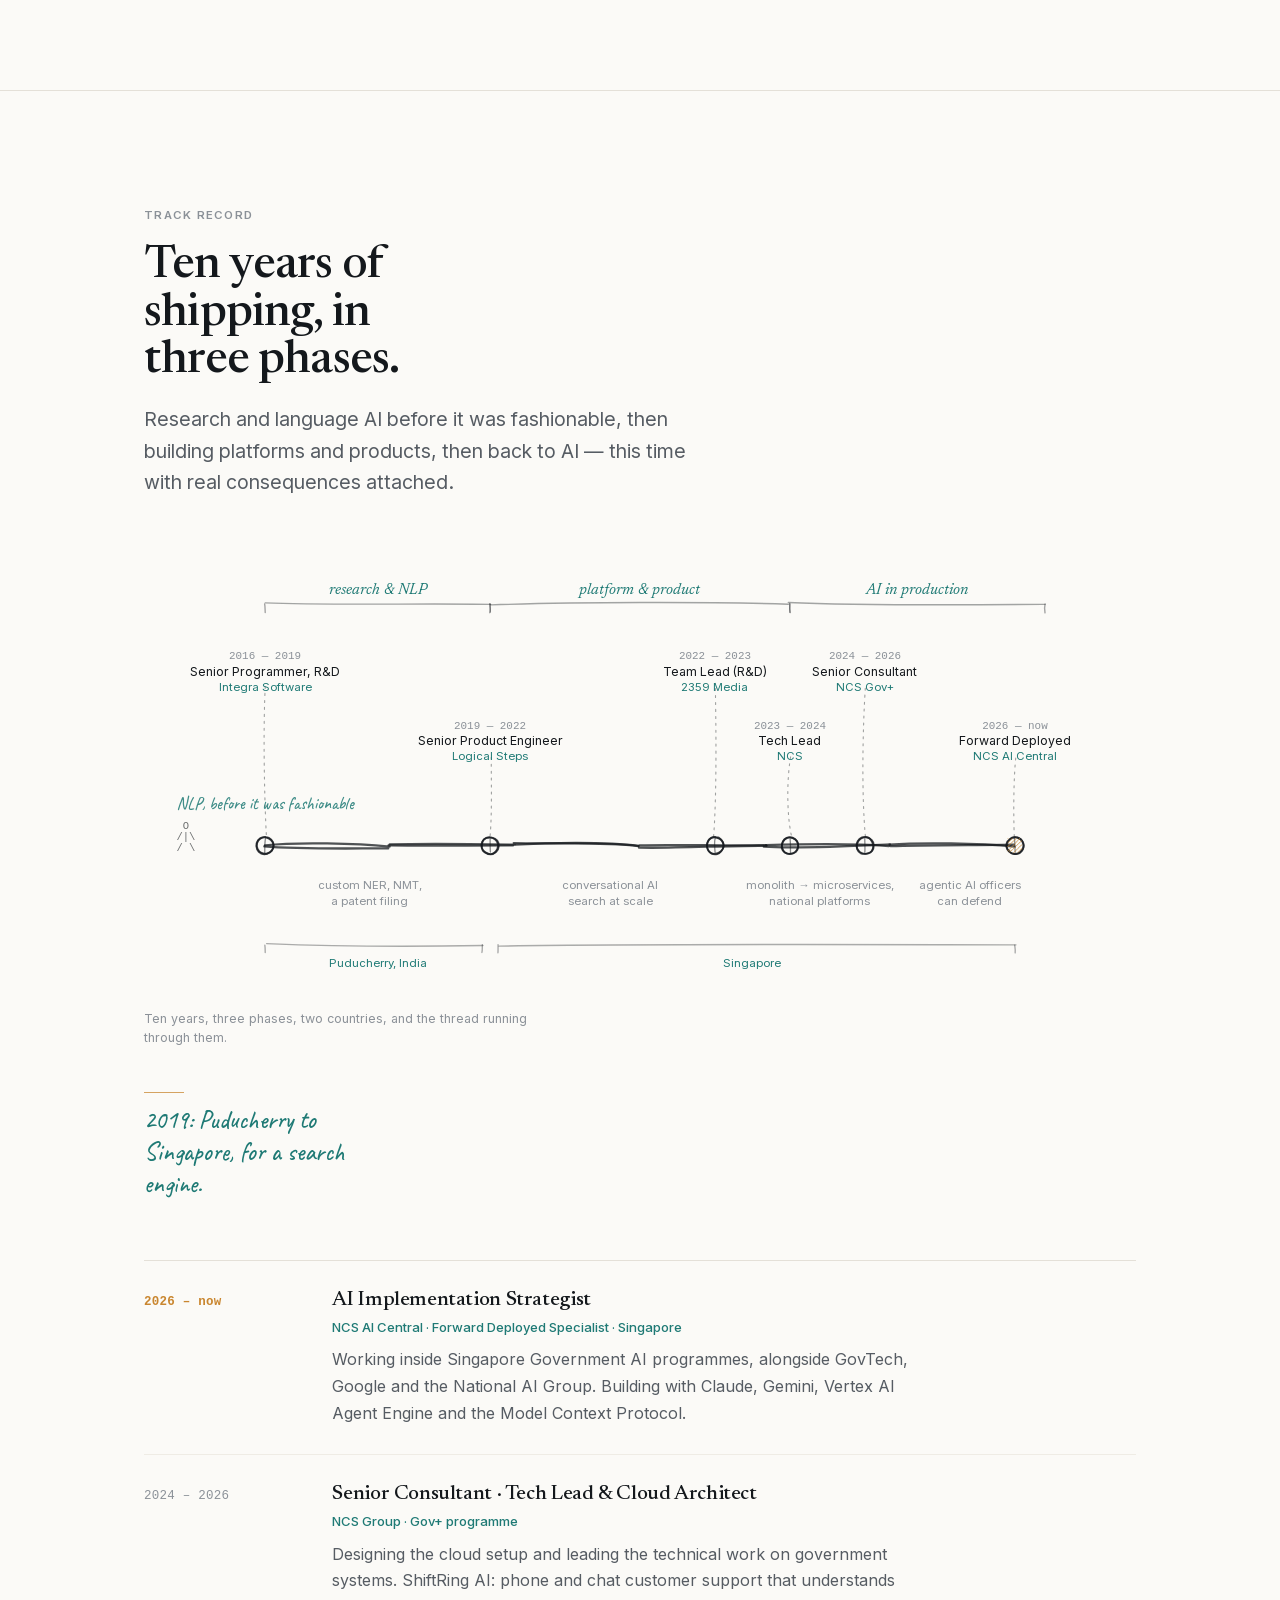
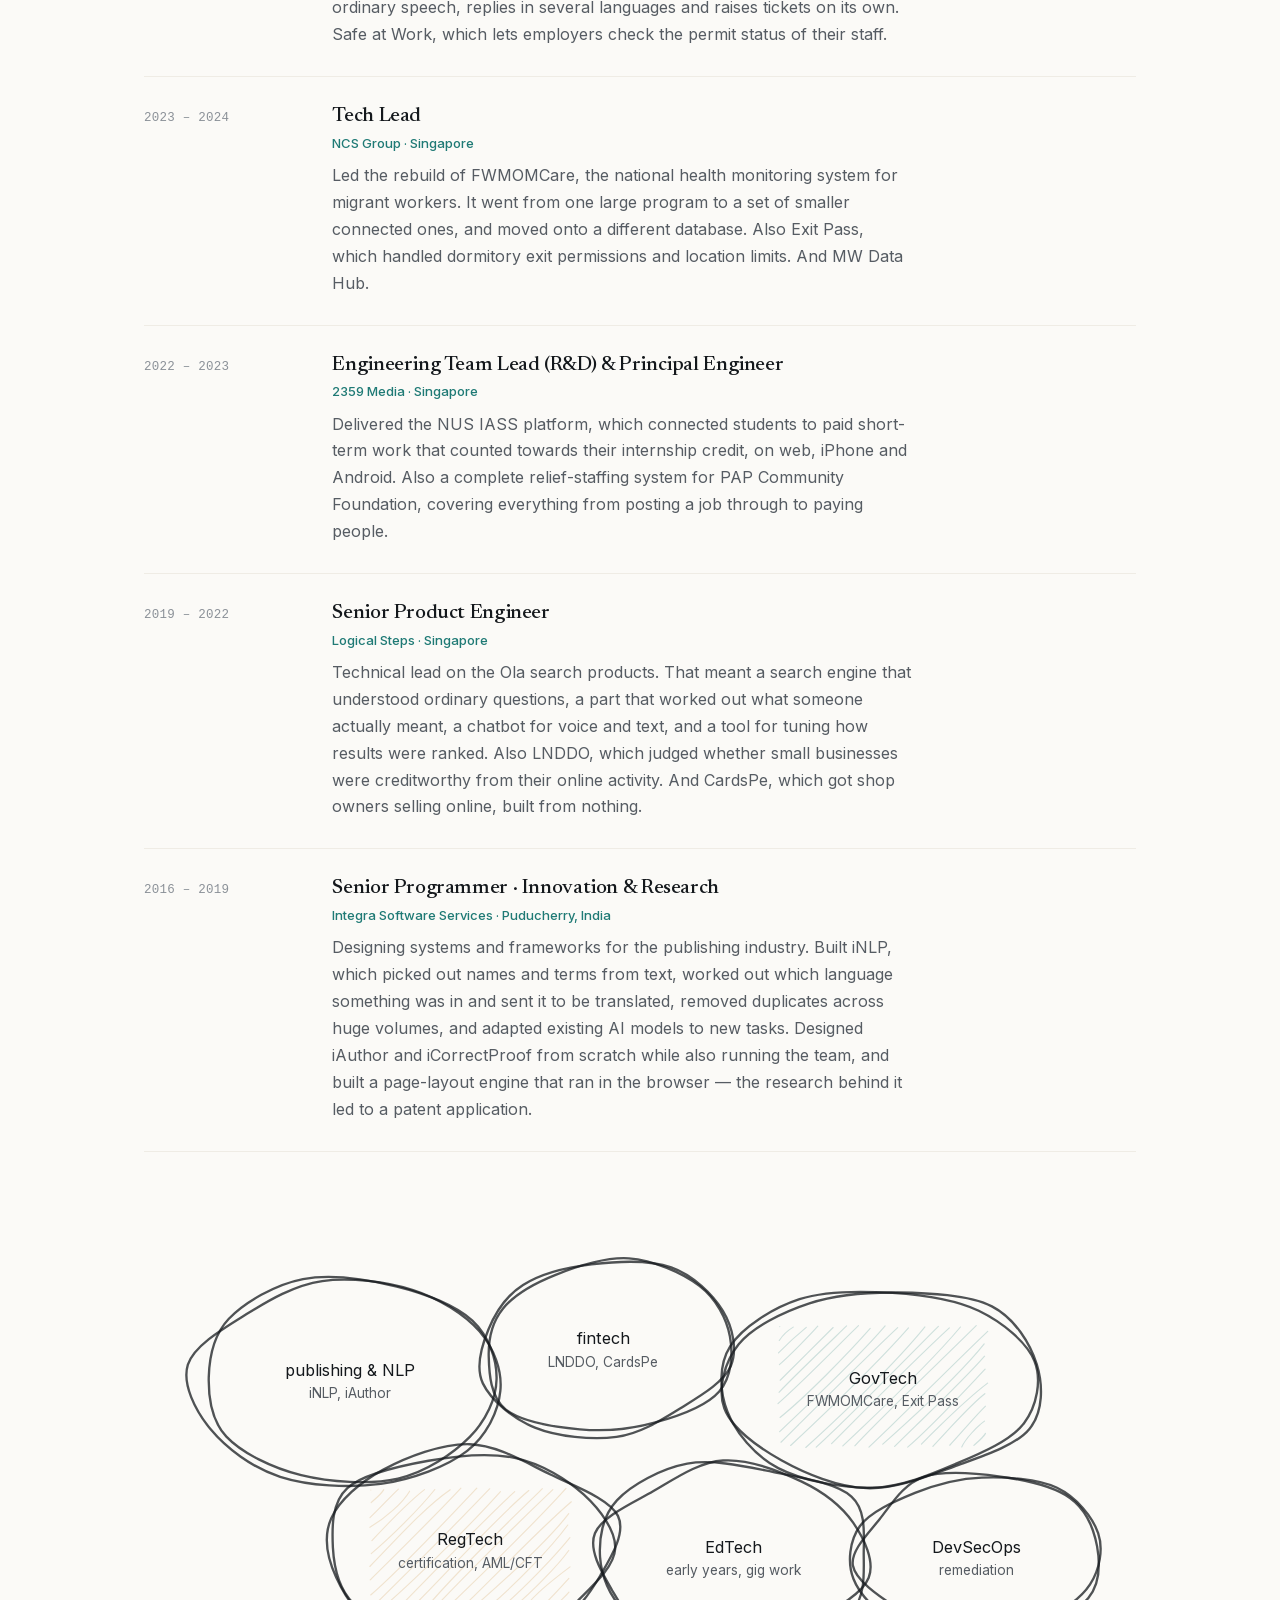
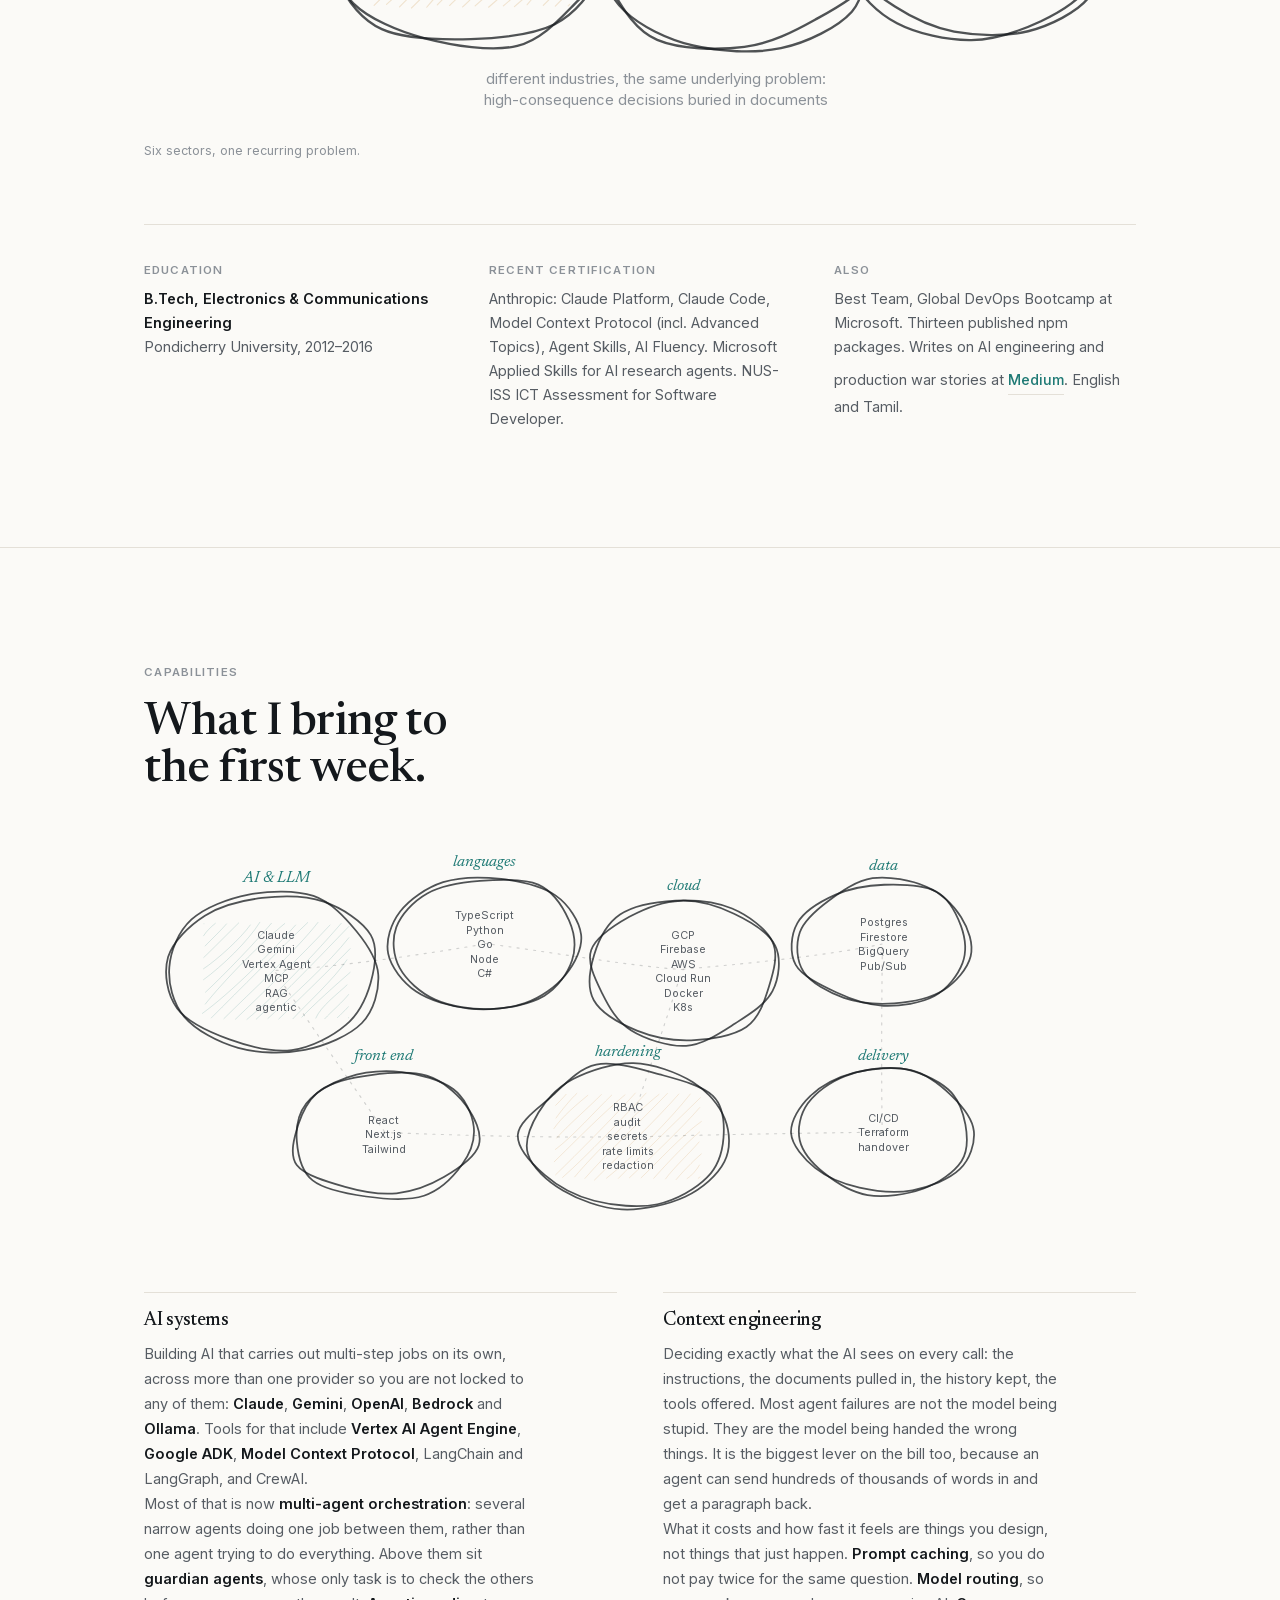
==== commit 1fc149b9: "Restamp docs/ from a clean tree Footer now reads 3057dbc rather than a844cc0-dirty." ====
--- a/docs/index.html
+++ b/docs/index.html
@@ -1527,7 +1527,7 @@
         <a href="mailto:prasanna18101994@gmail.com">Email</a>
       </span>
     </div>
-    <p class="built">Last updated <time datetime="2026-10-16">16 Oct 2026</time>  &middot;  <a class="rev" href="https://github.com/PrasannaBrabourame/PrasannaBrabourame/commits/main" rel="noopener">a844cc0-dirty</a></p>
+    <p class="built">Last updated <time datetime="2026-10-16">16 Oct 2026</time>  &middot;  <a class="rev" href="https://github.com/PrasannaBrabourame/PrasannaBrabourame/commit/3057dbc" rel="noopener">3057dbc</a></p>
   </div>
 </footer>
 
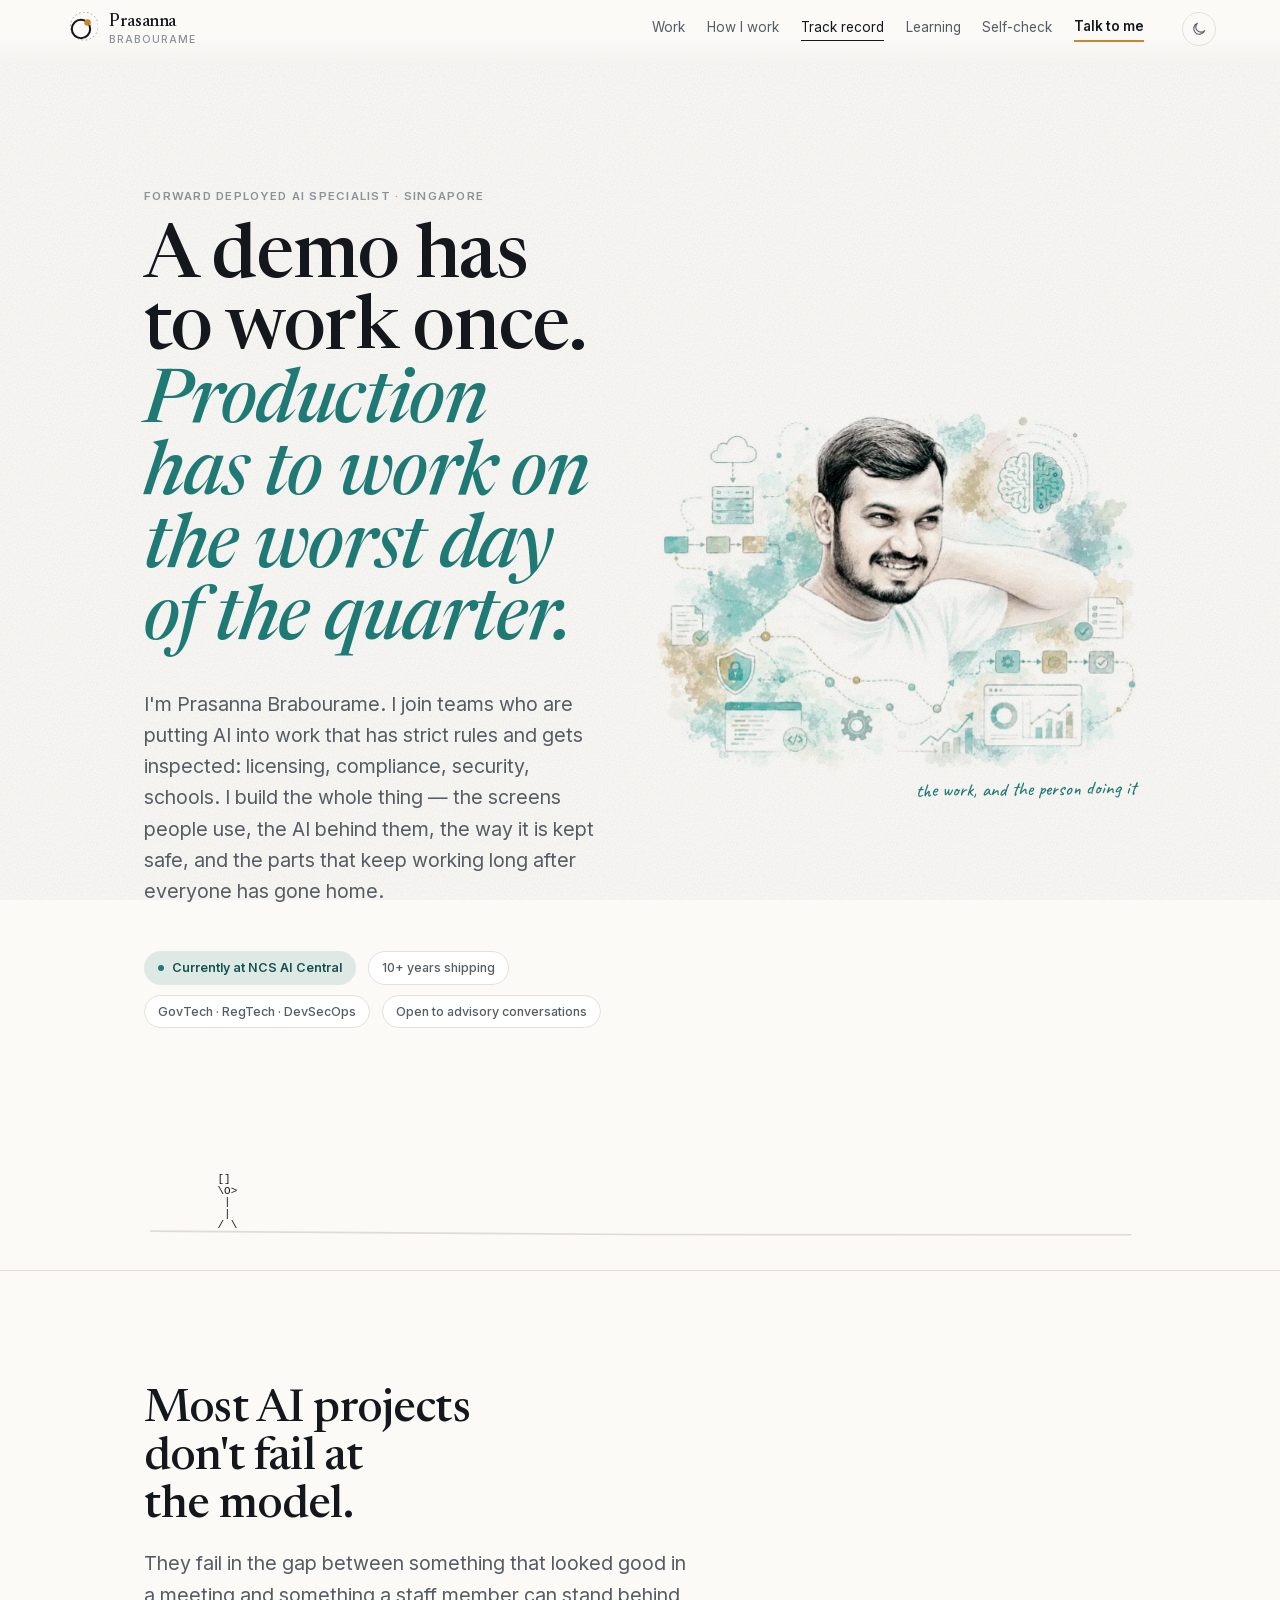
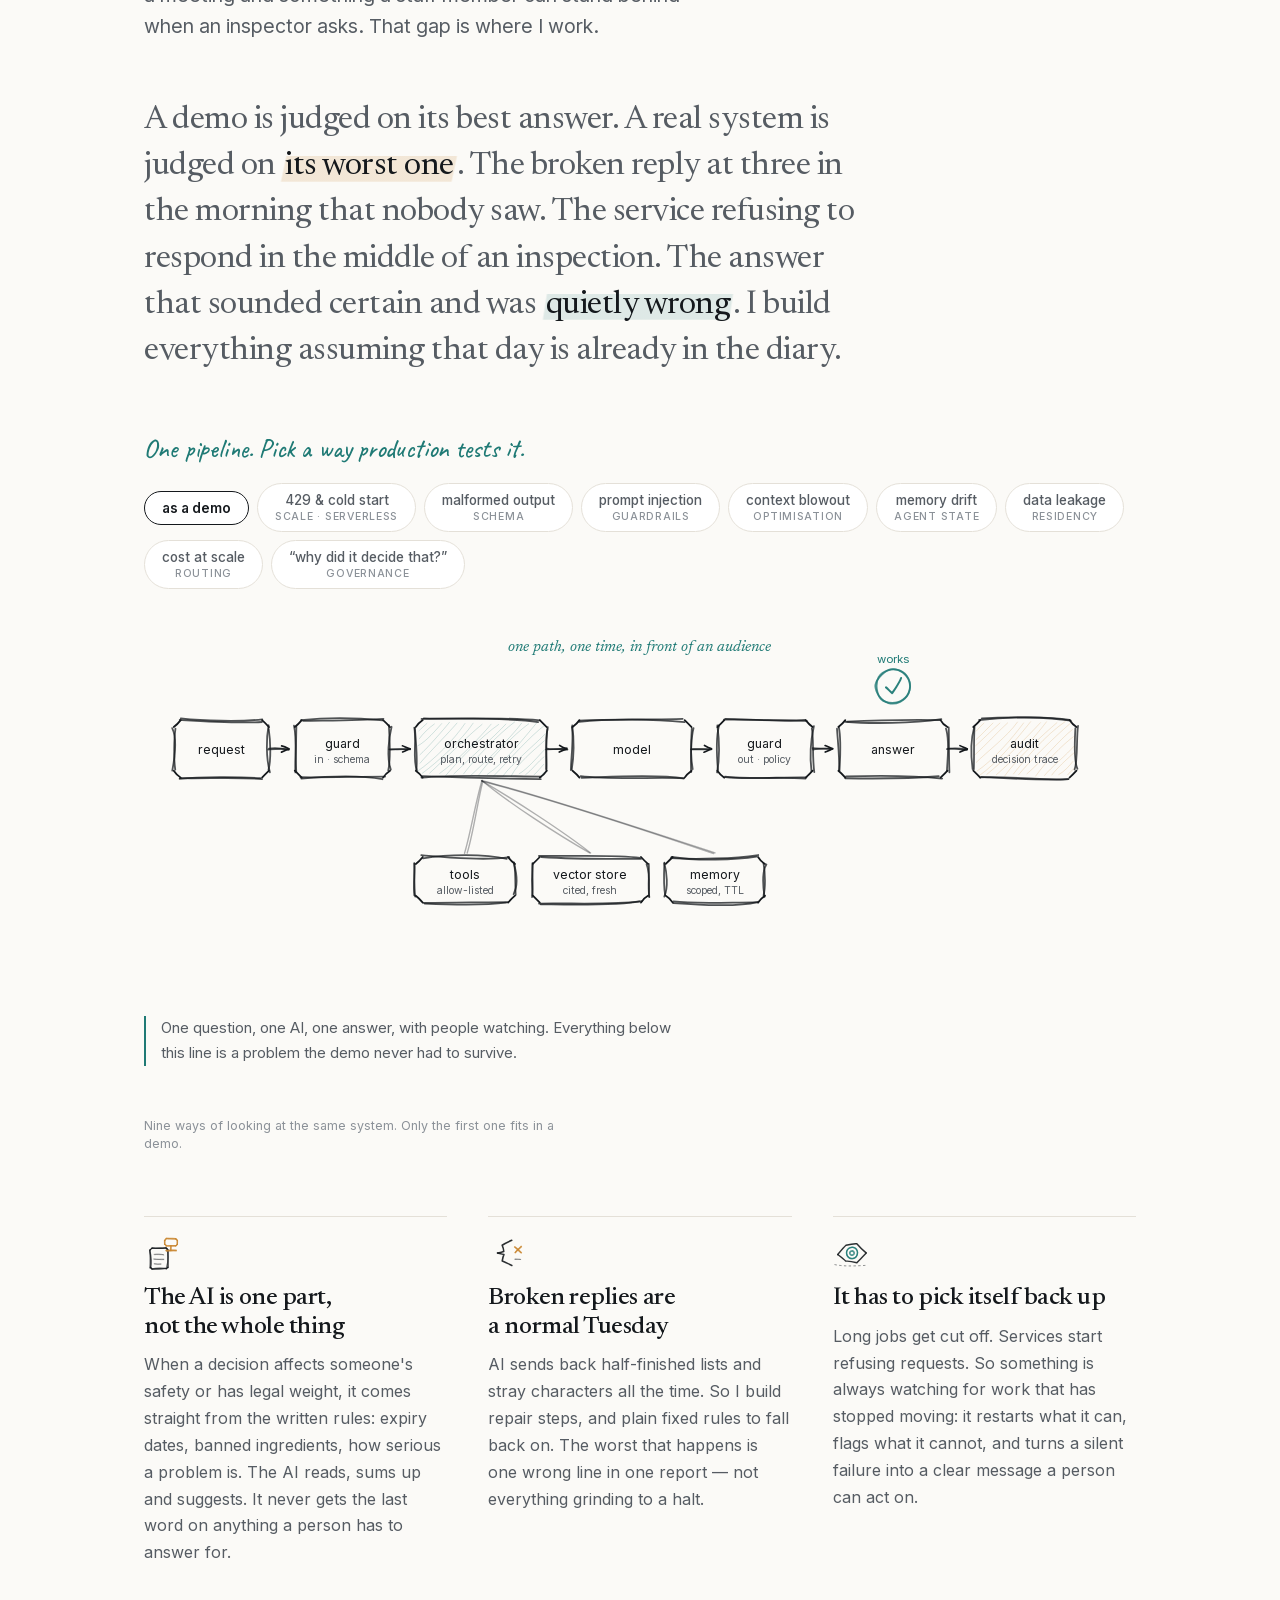
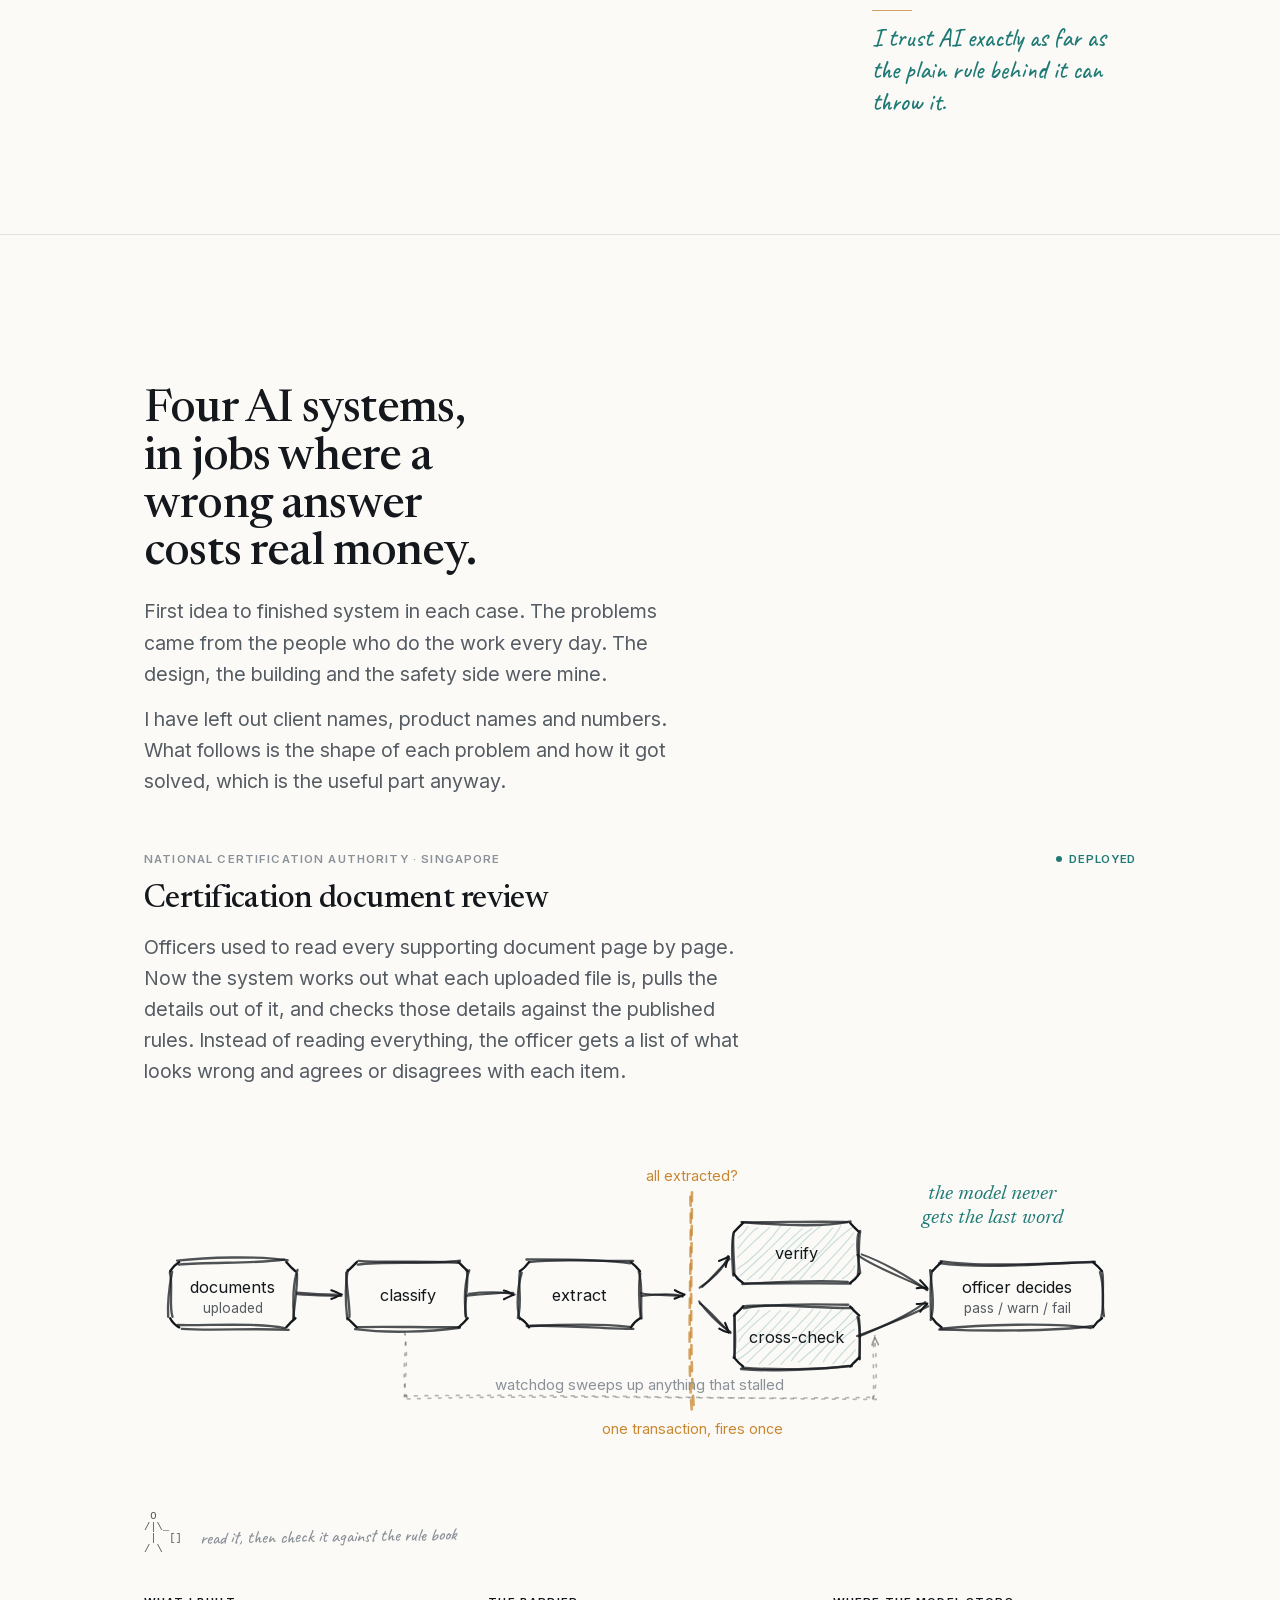
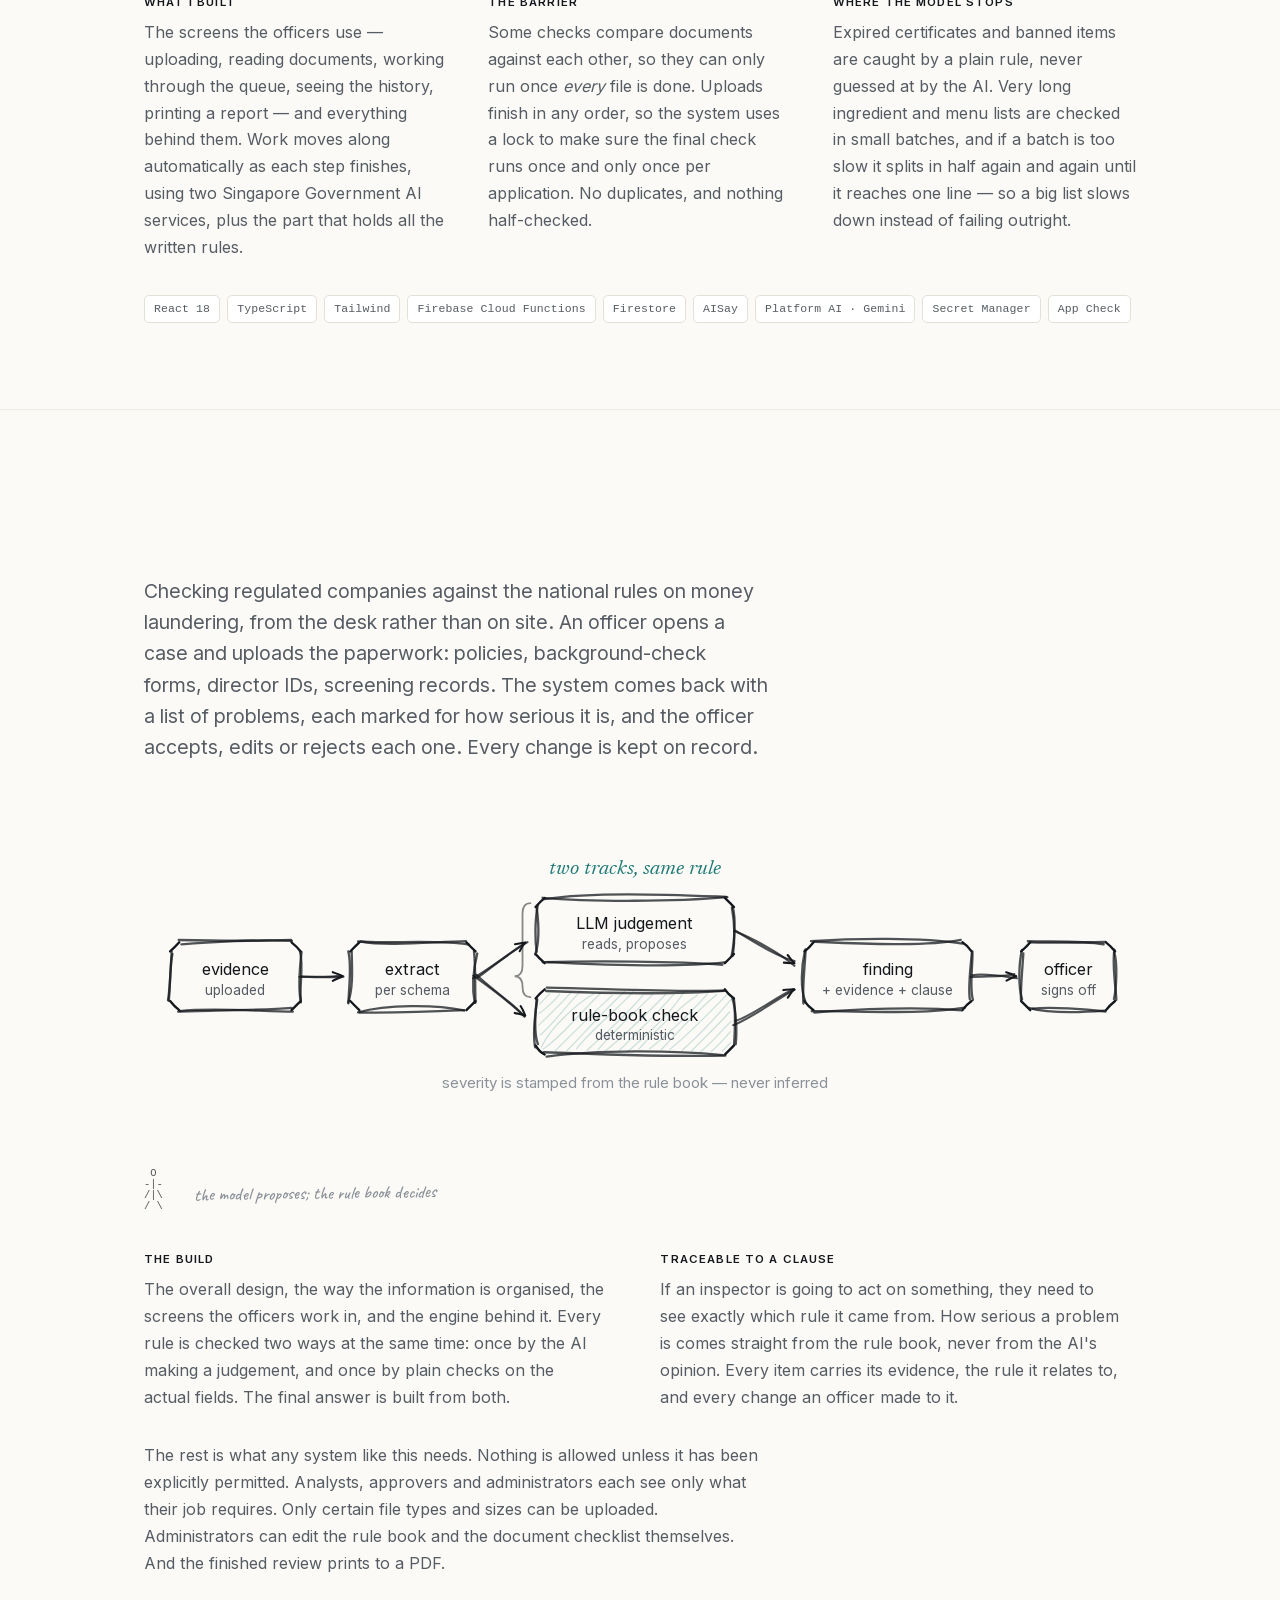
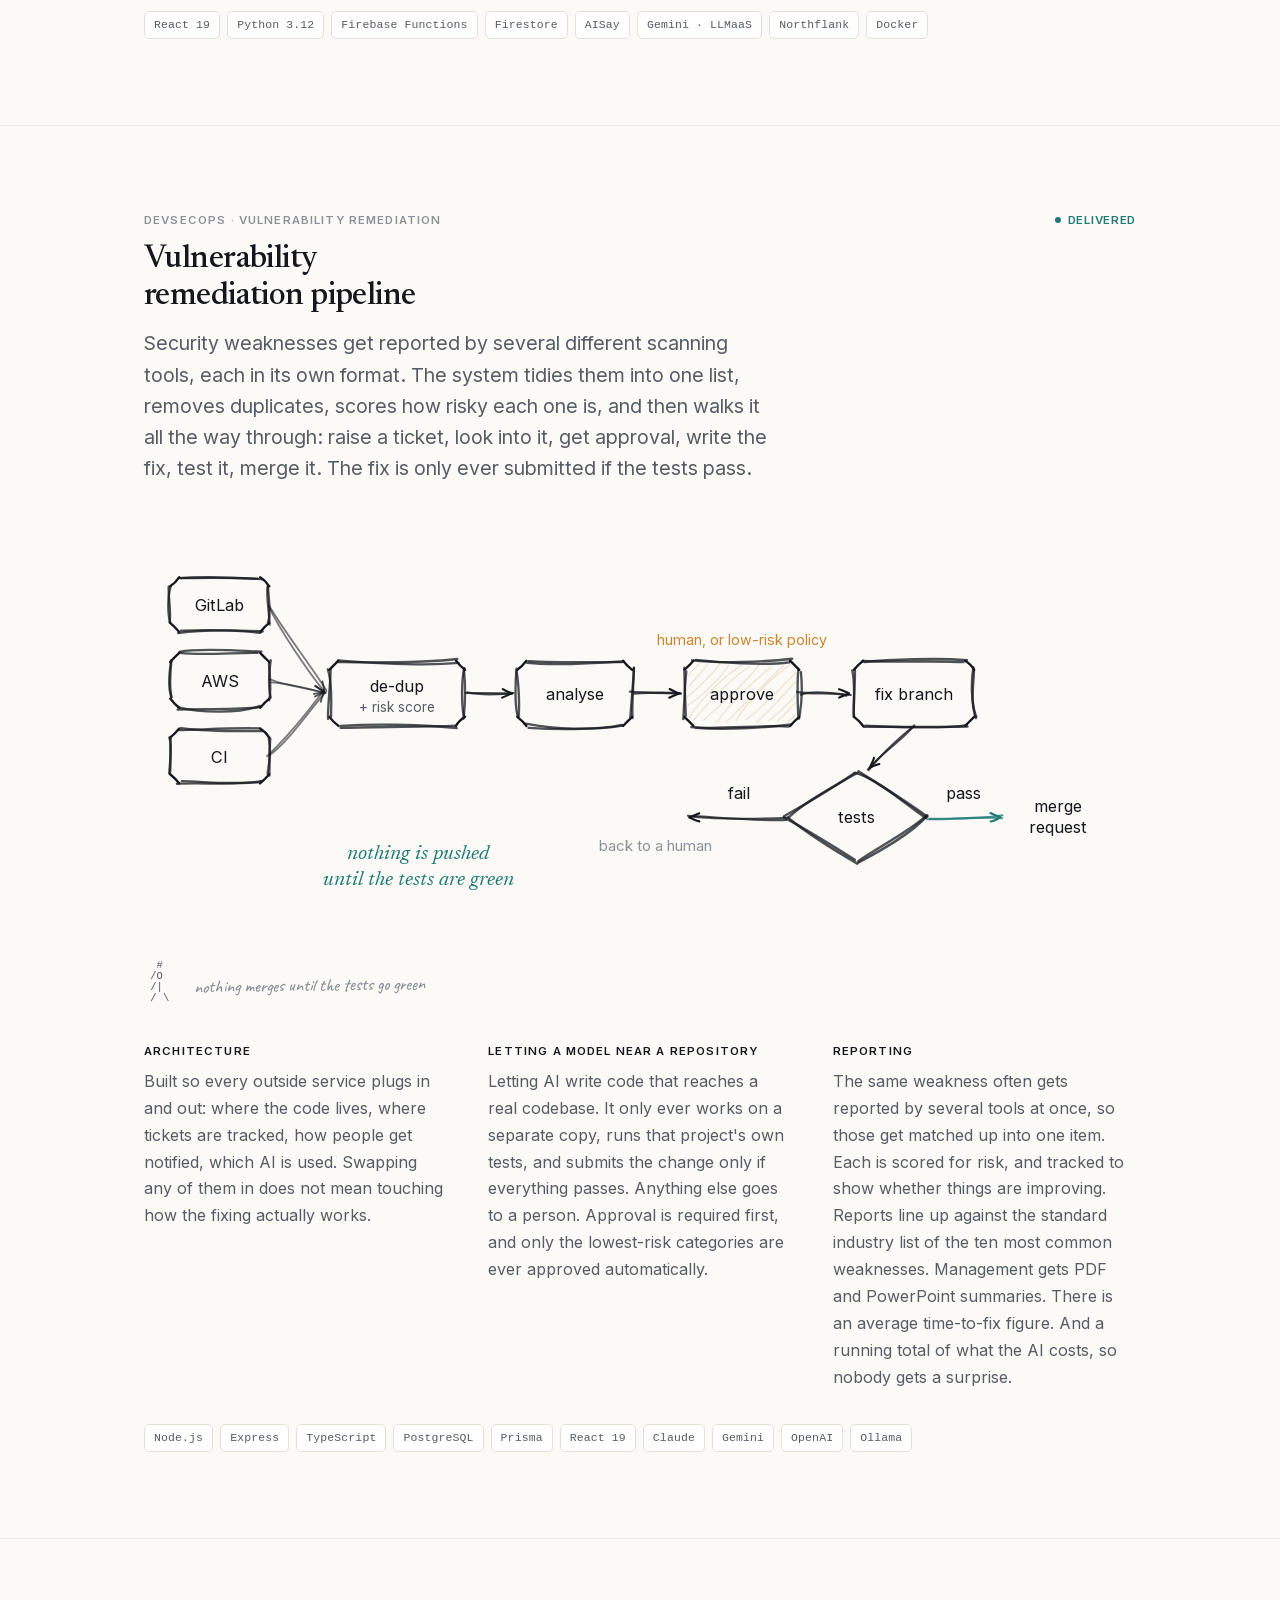
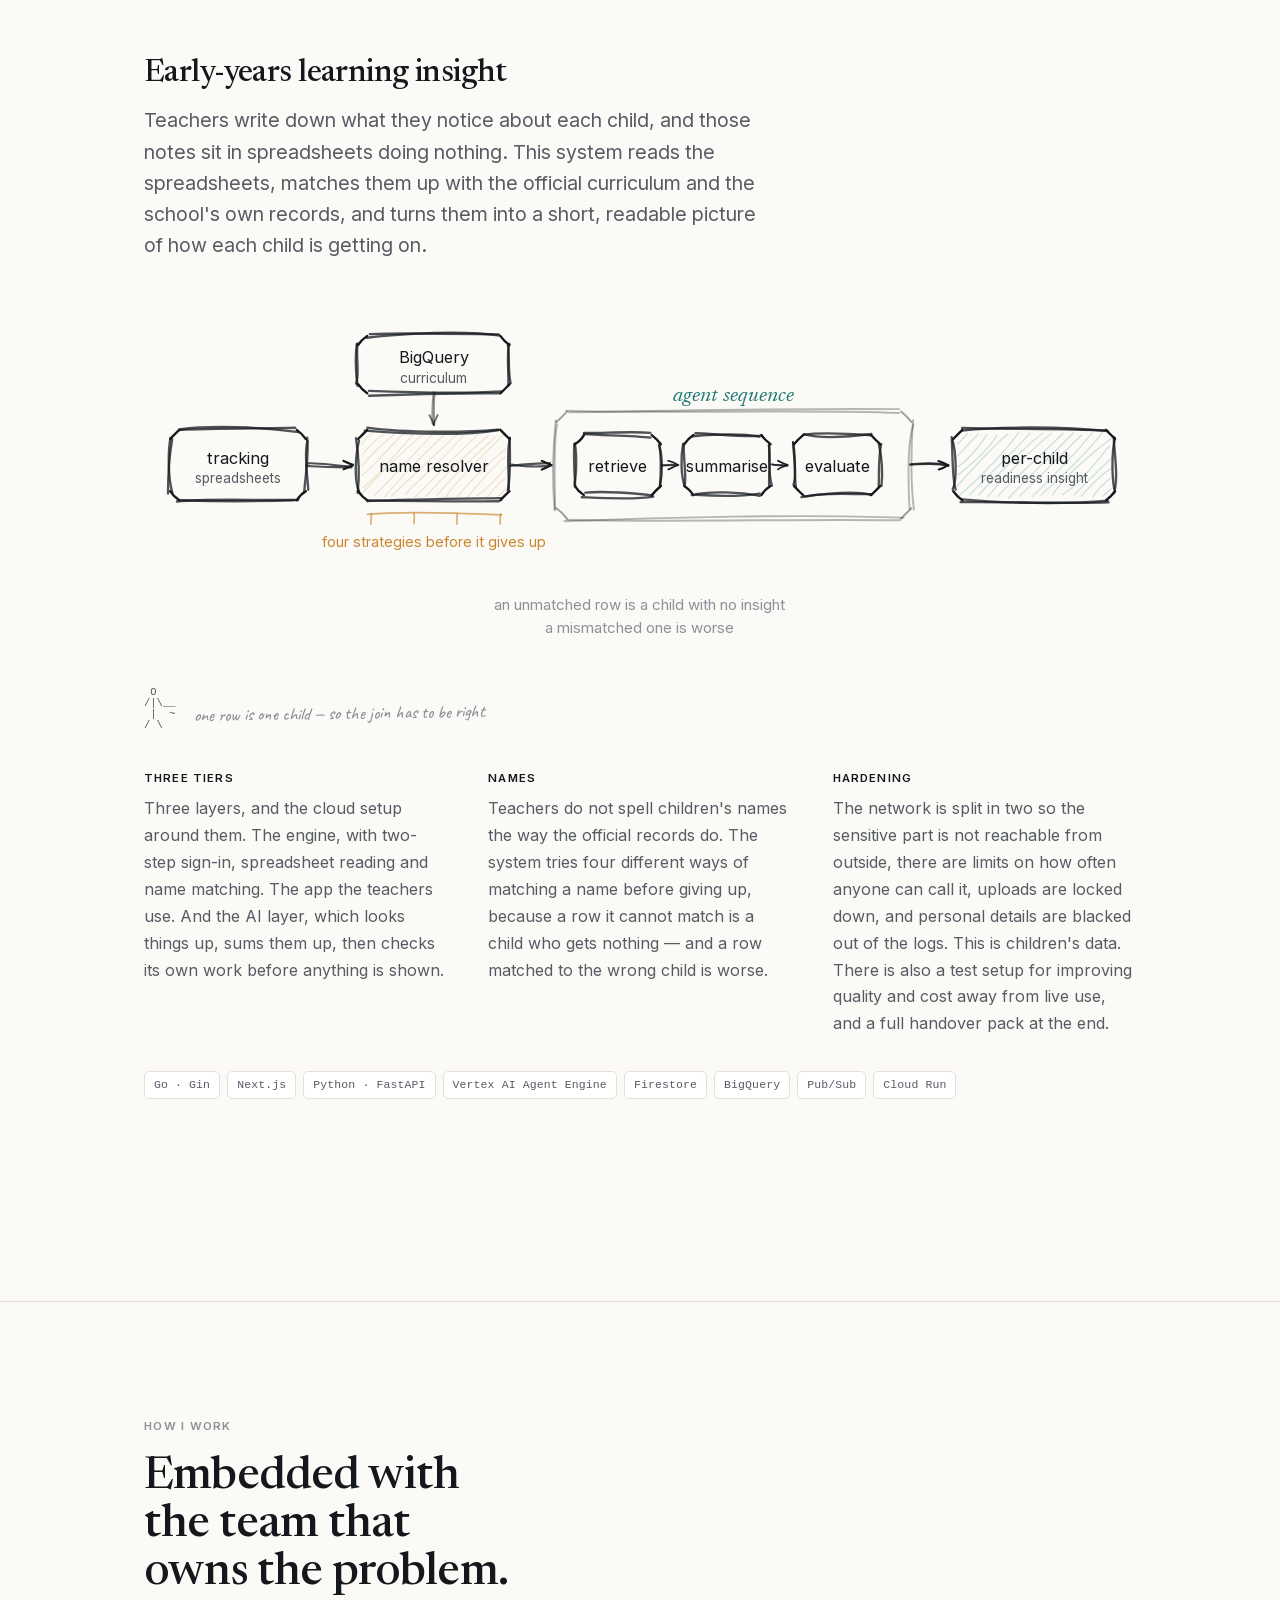
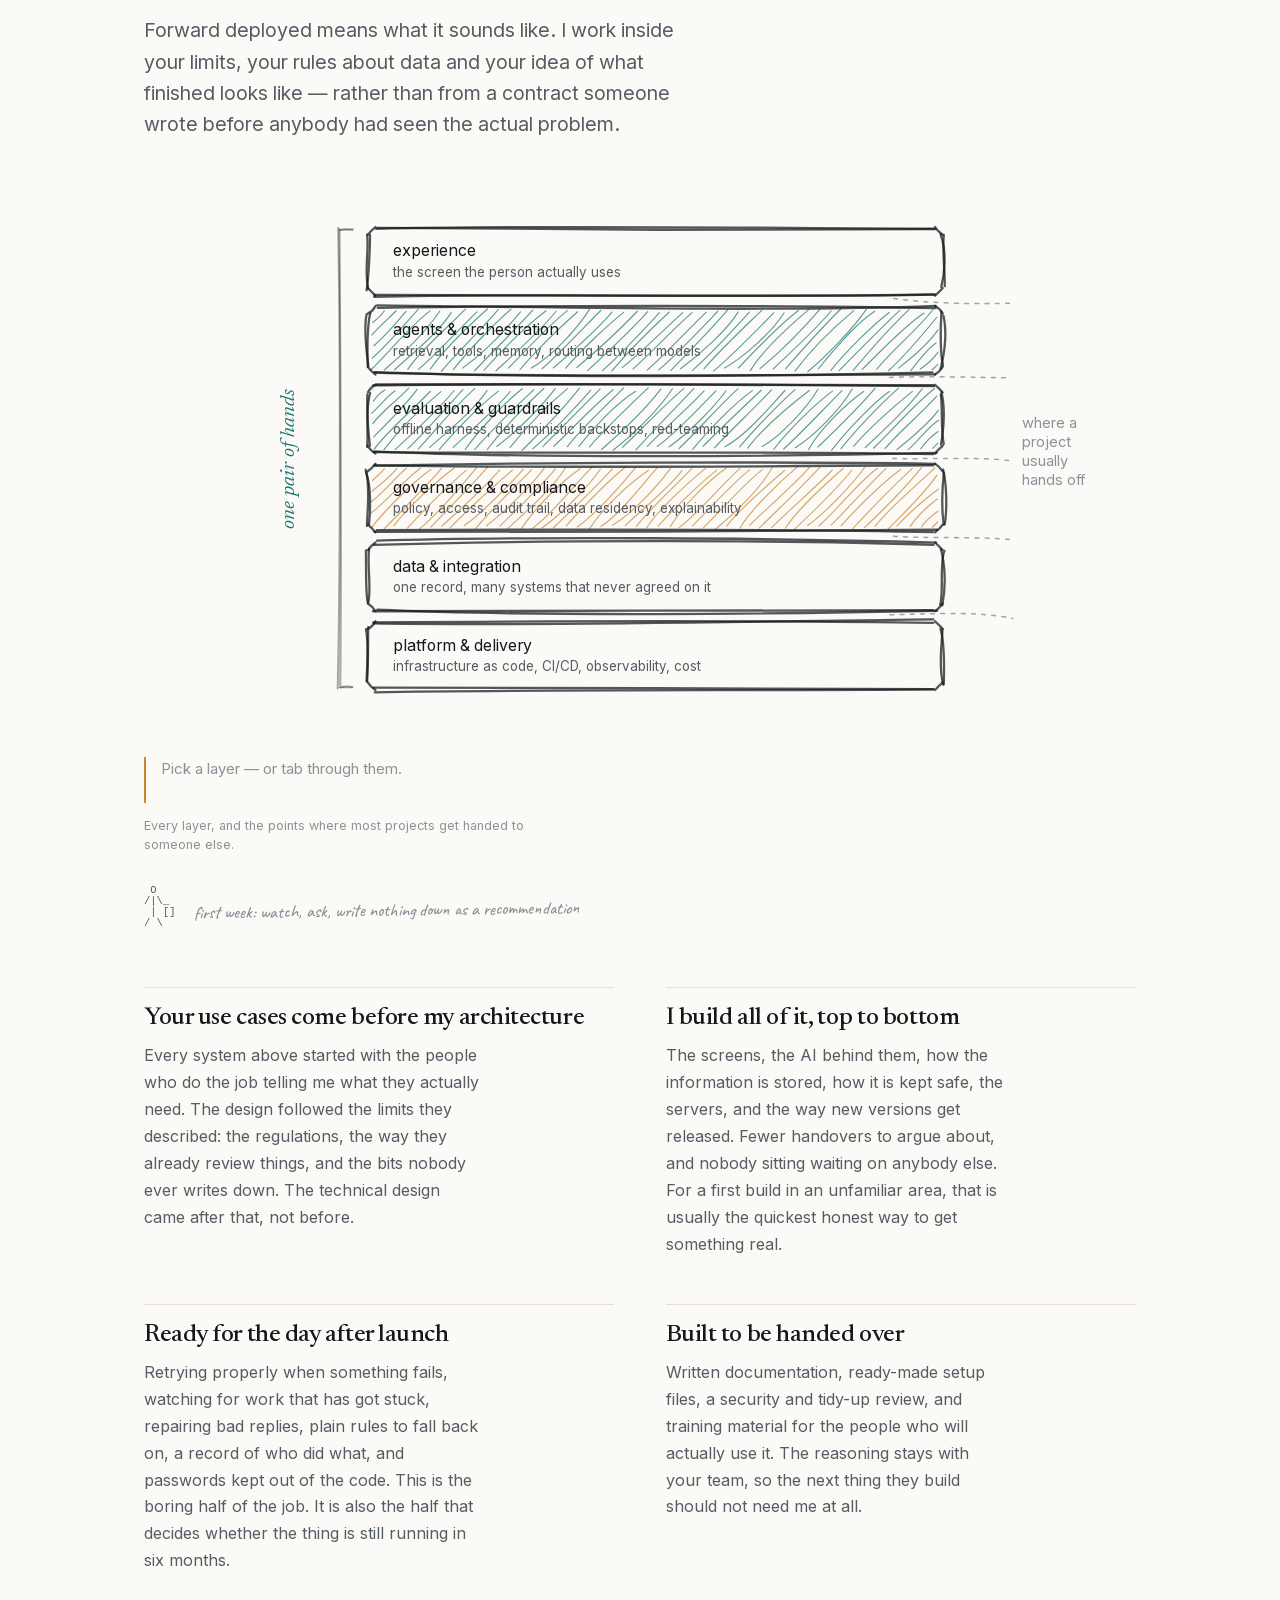
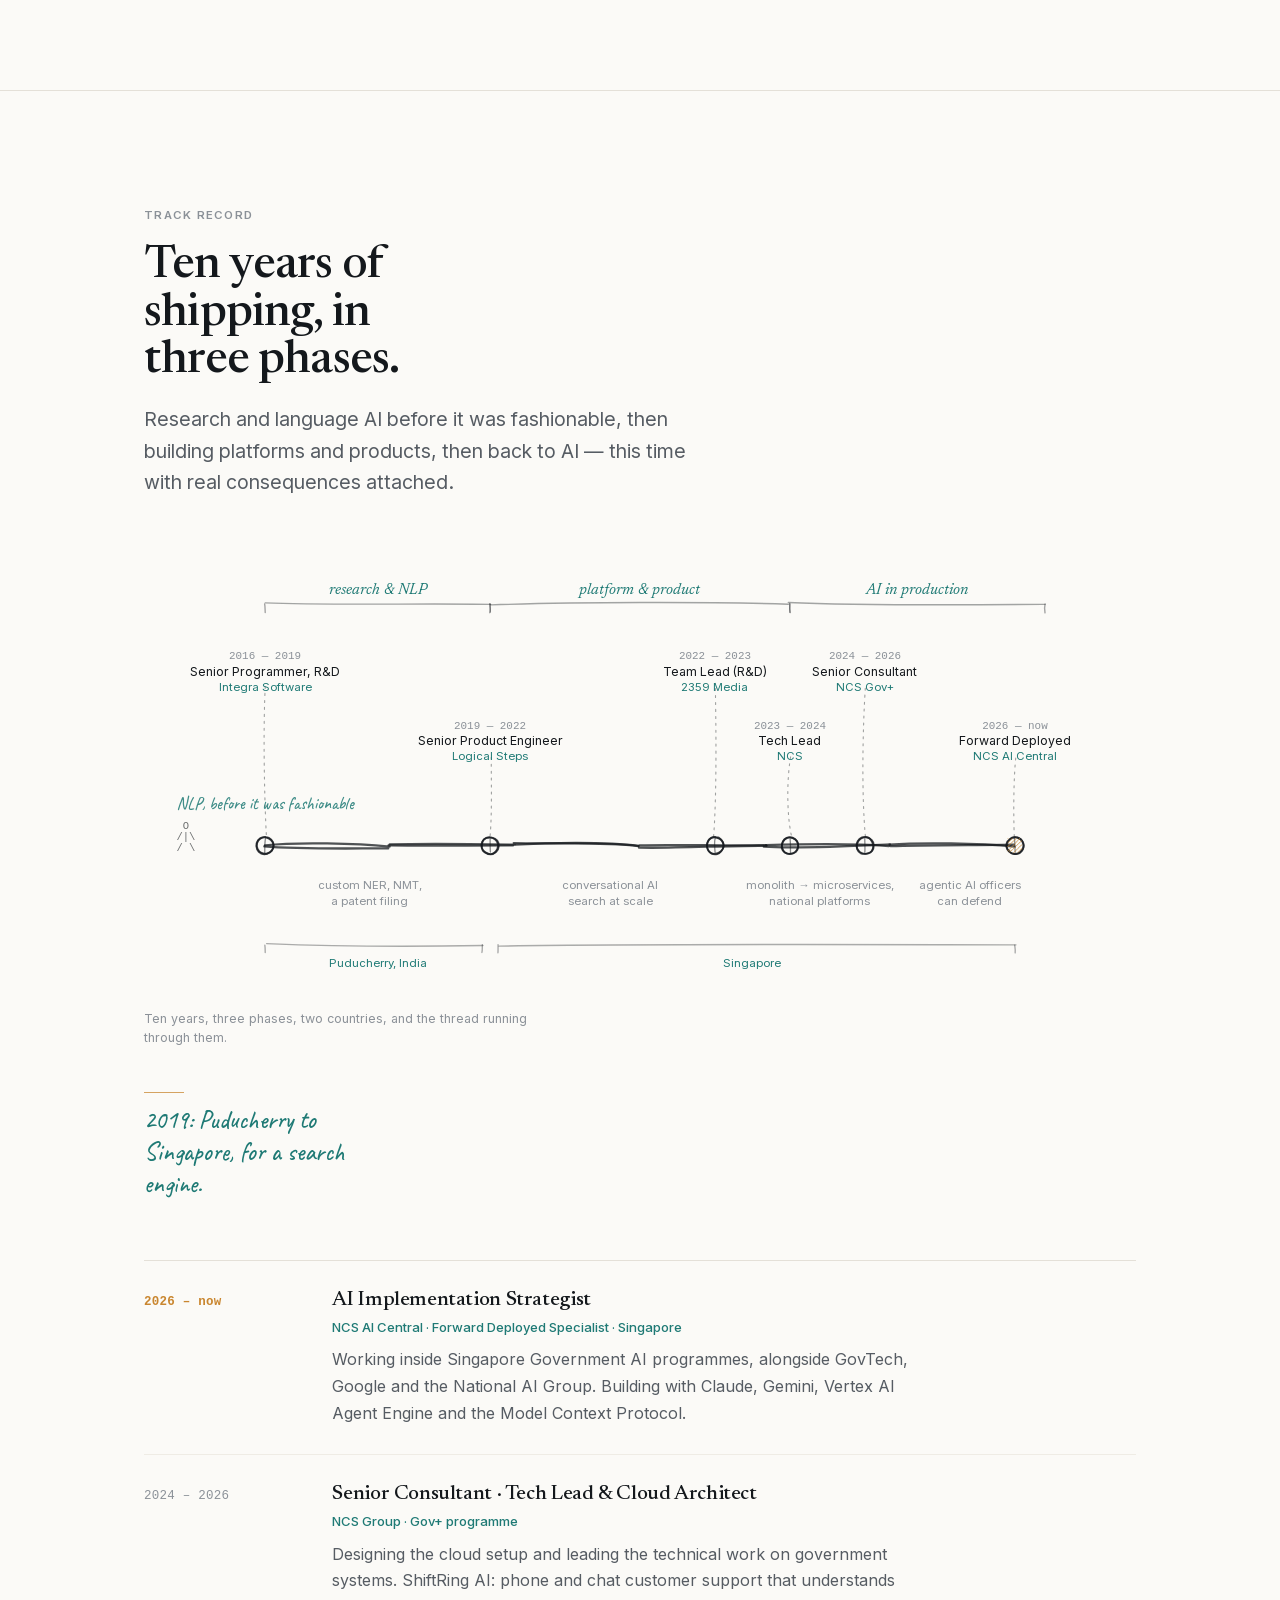
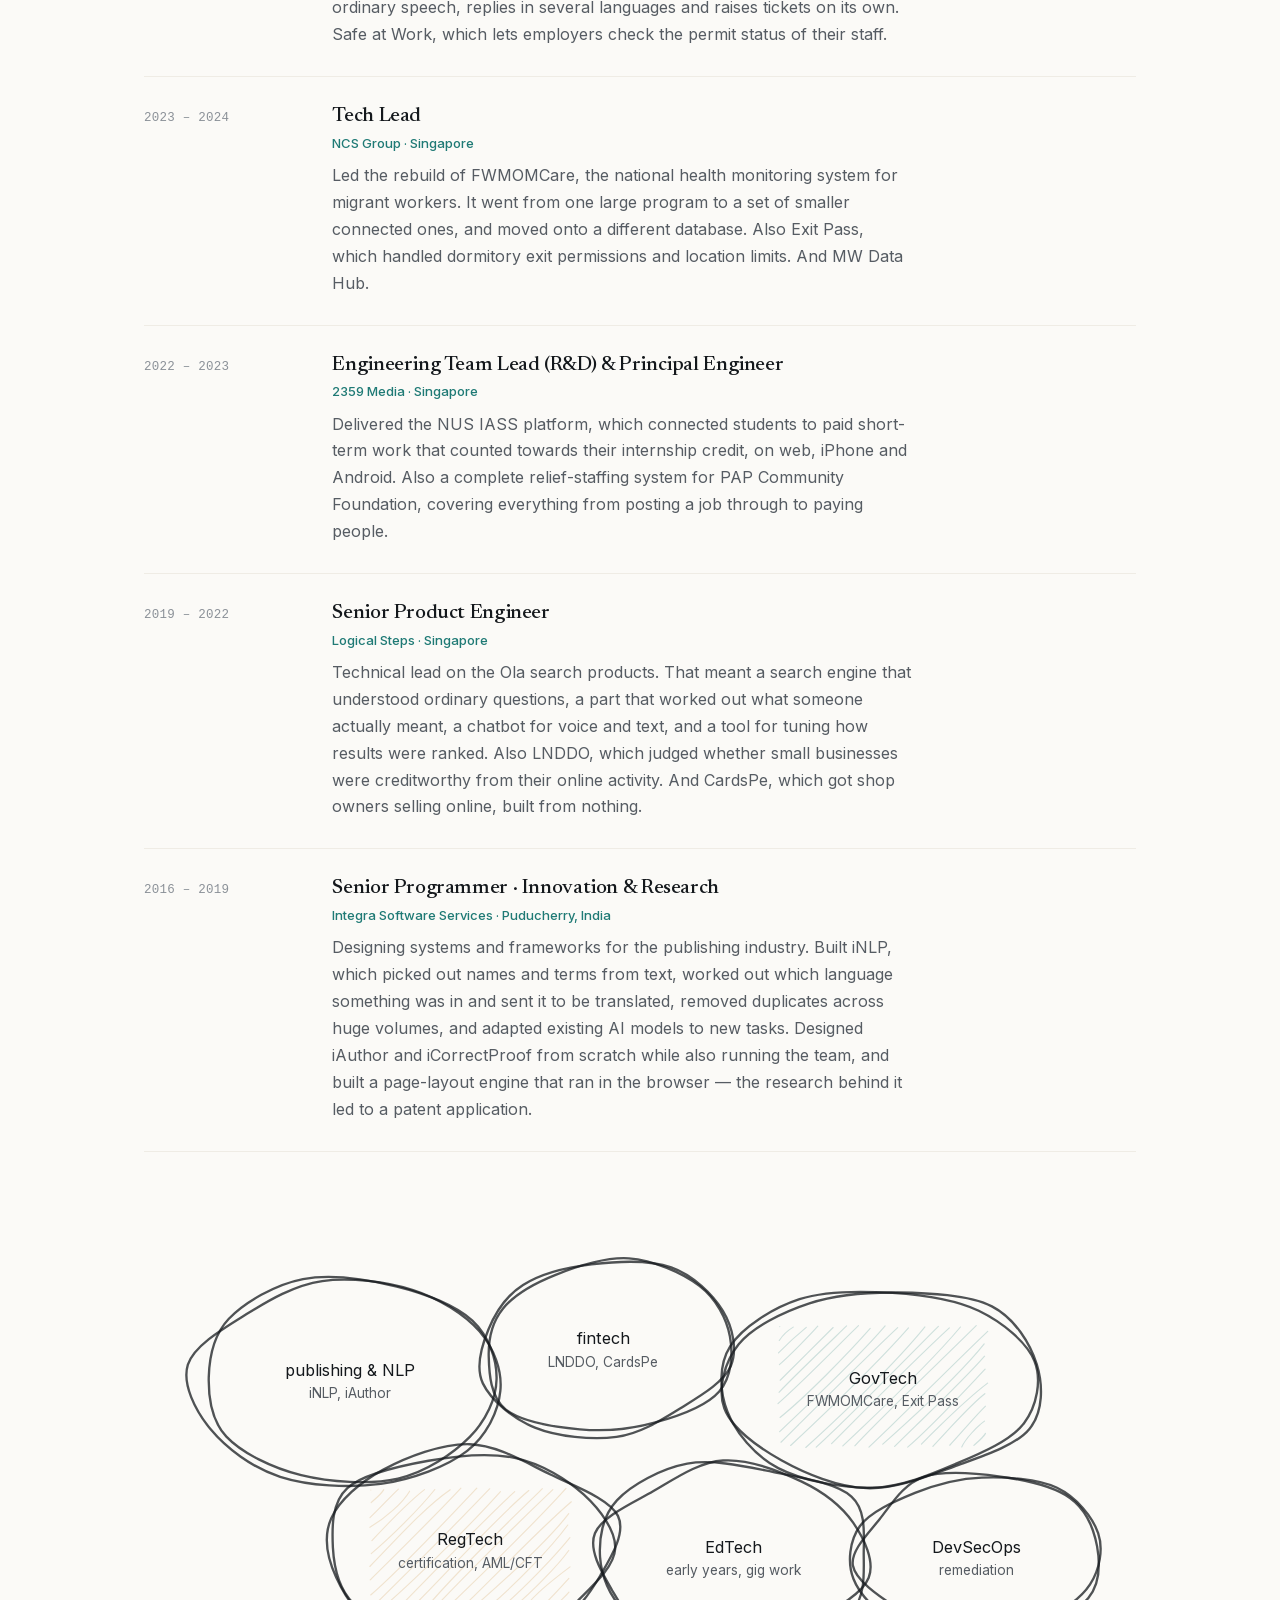
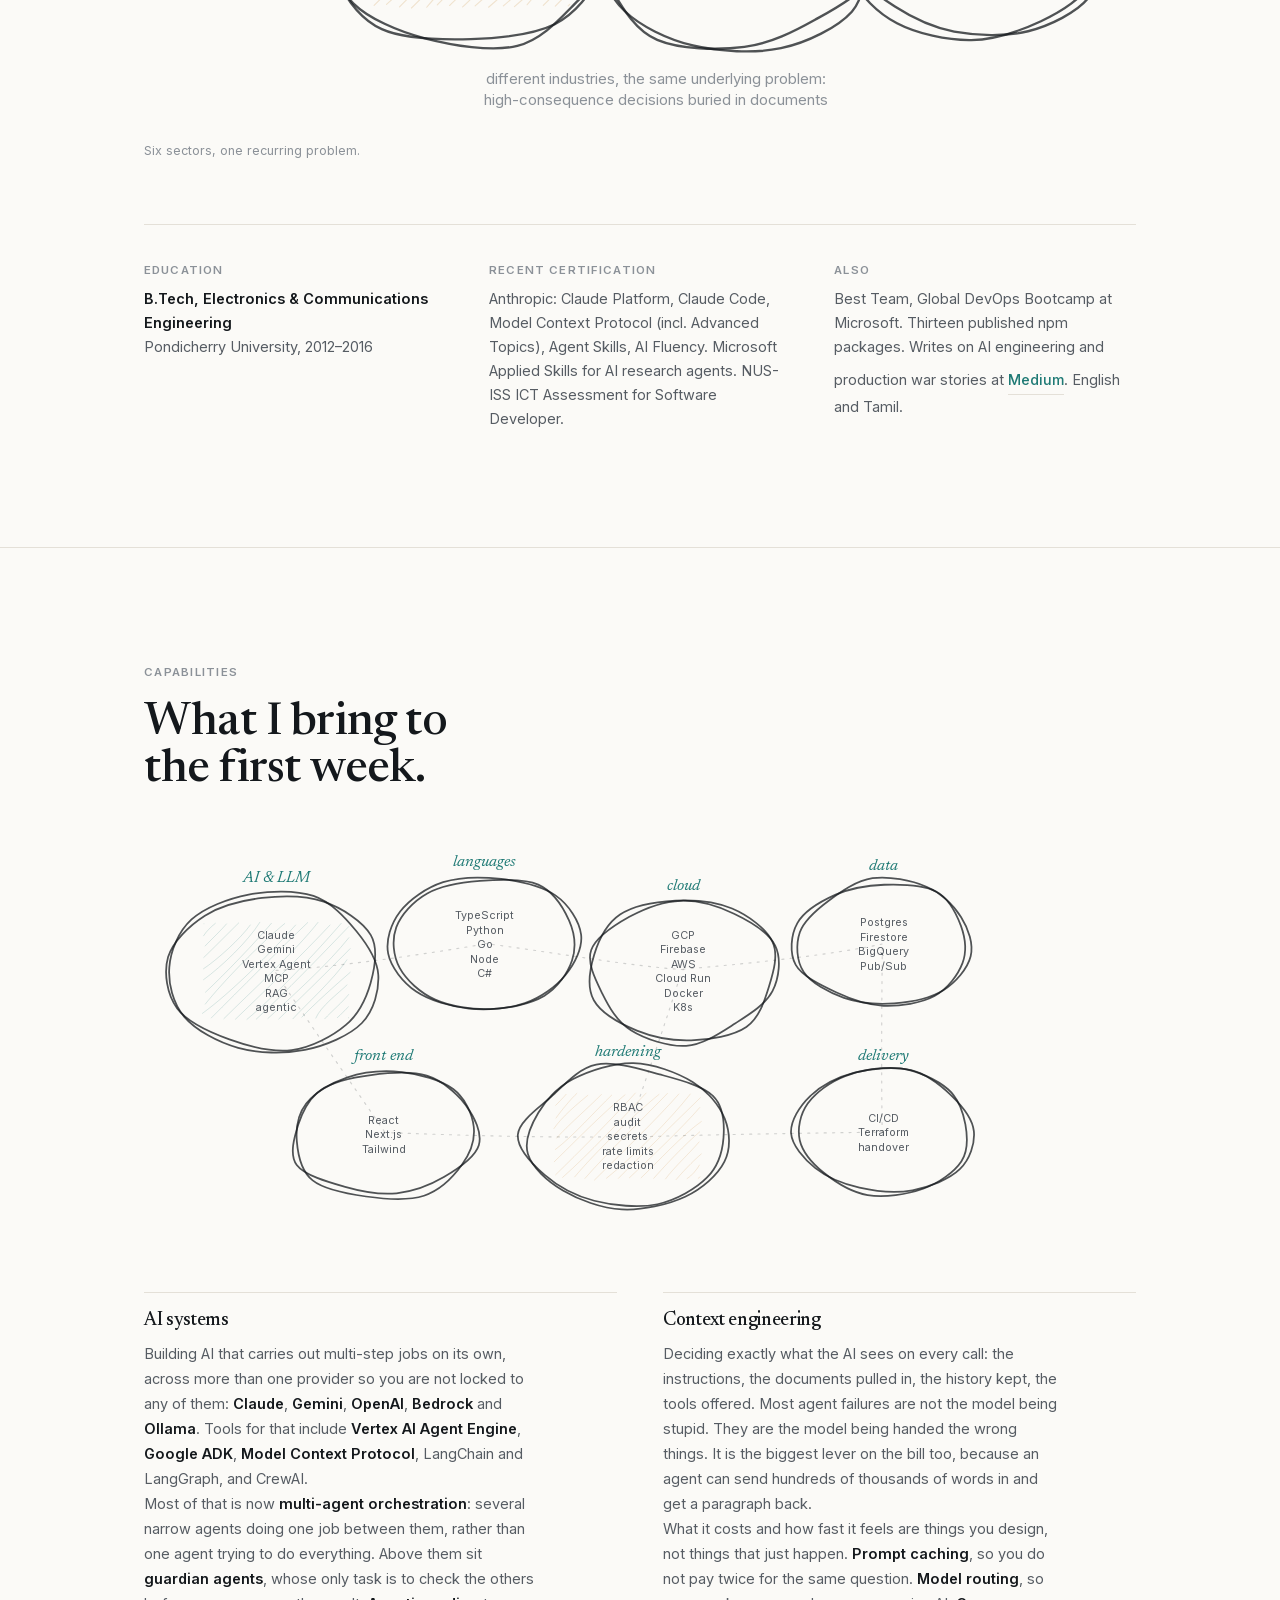
==== commit b7acaad4: "Rebuild docs/" ====
--- a/docs/index.html
+++ b/docs/index.html
@@ -1527,7 +1527,7 @@
         <a href="mailto:prasanna18101994@gmail.com">Email</a>
       </span>
     </div>
-    <p class="built">Last updated <time datetime="2026-10-16">16 Oct 2026</time>  &middot;  <a class="rev" href="https://github.com/PrasannaBrabourame/PrasannaBrabourame/commit/3057dbc" rel="noopener">3057dbc</a></p>
+    <p class="built">Last updated <time datetime="2026-10-16">16 Oct 2026</time>  &middot;  <a class="rev" href="https://github.com/PrasannaBrabourame/PrasannaBrabourame/commit/3ca4141" rel="noopener">3ca4141</a></p>
   </div>
 </footer>
 
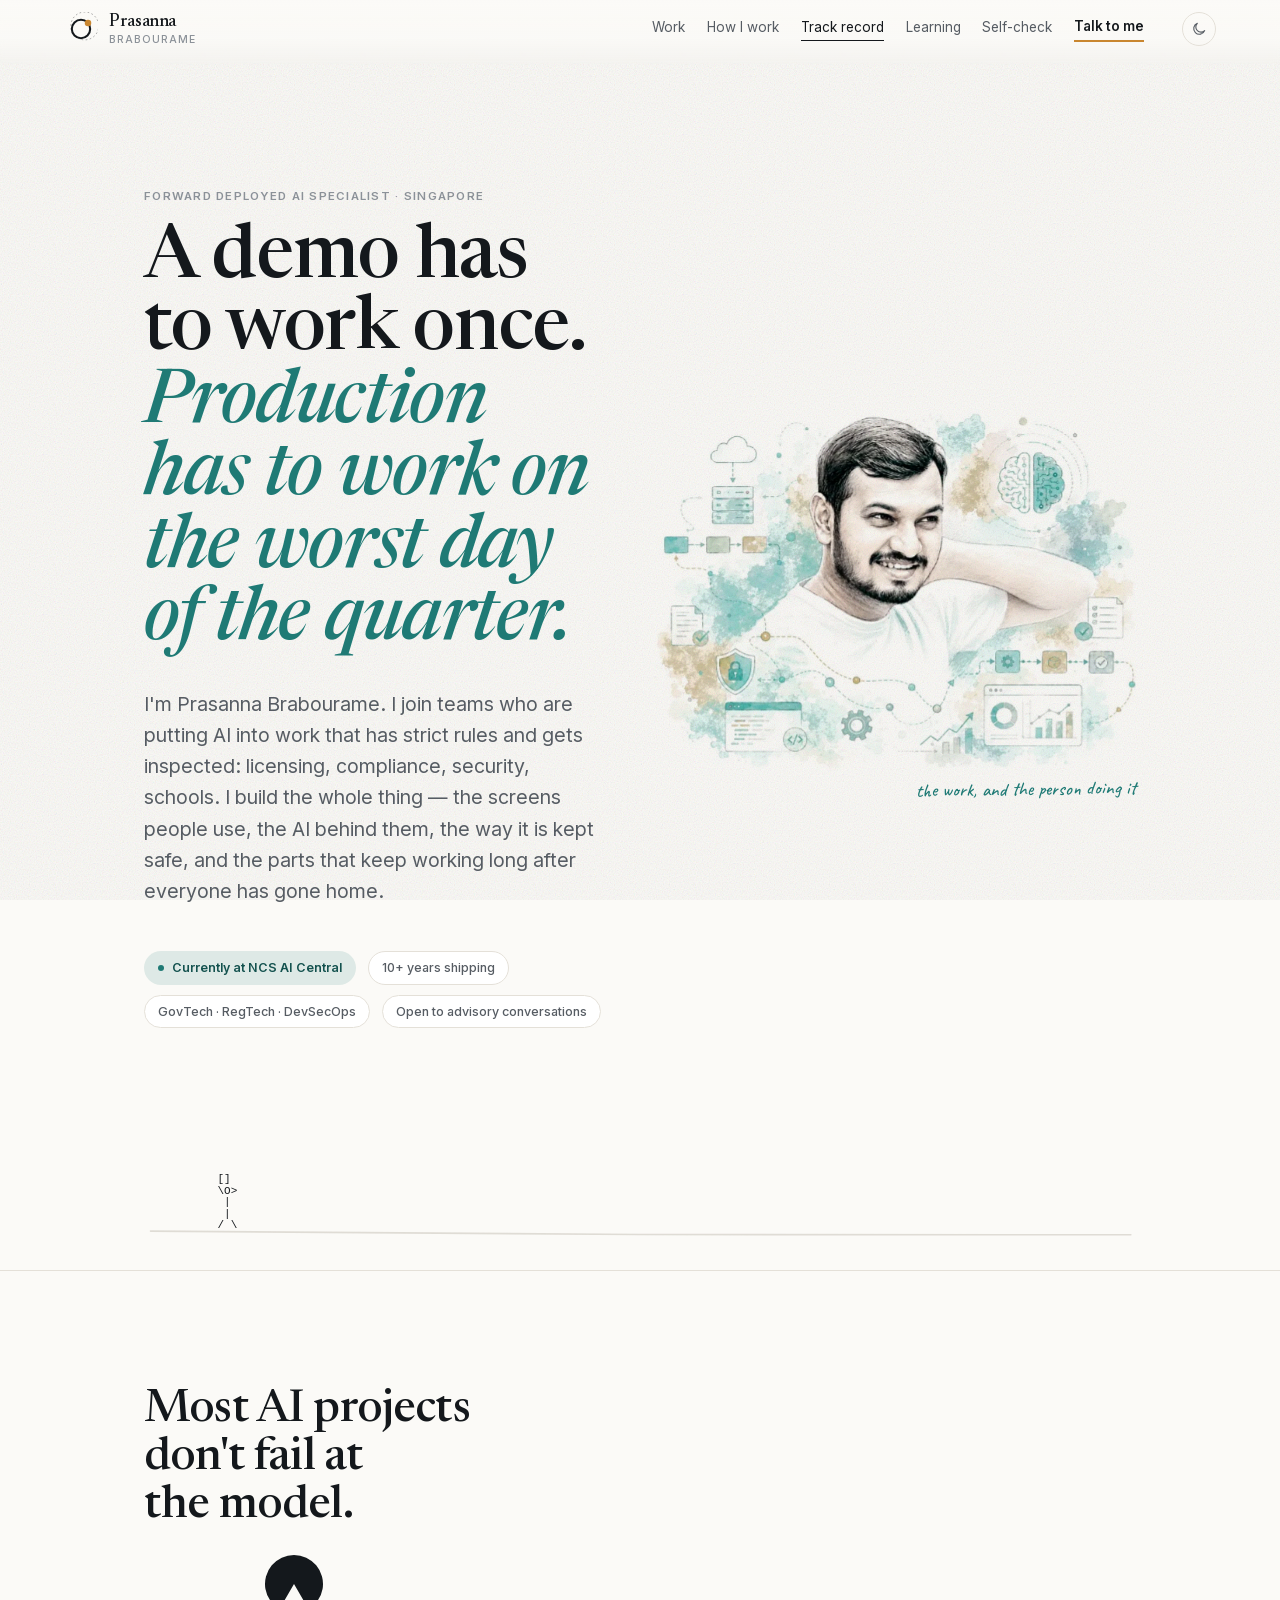
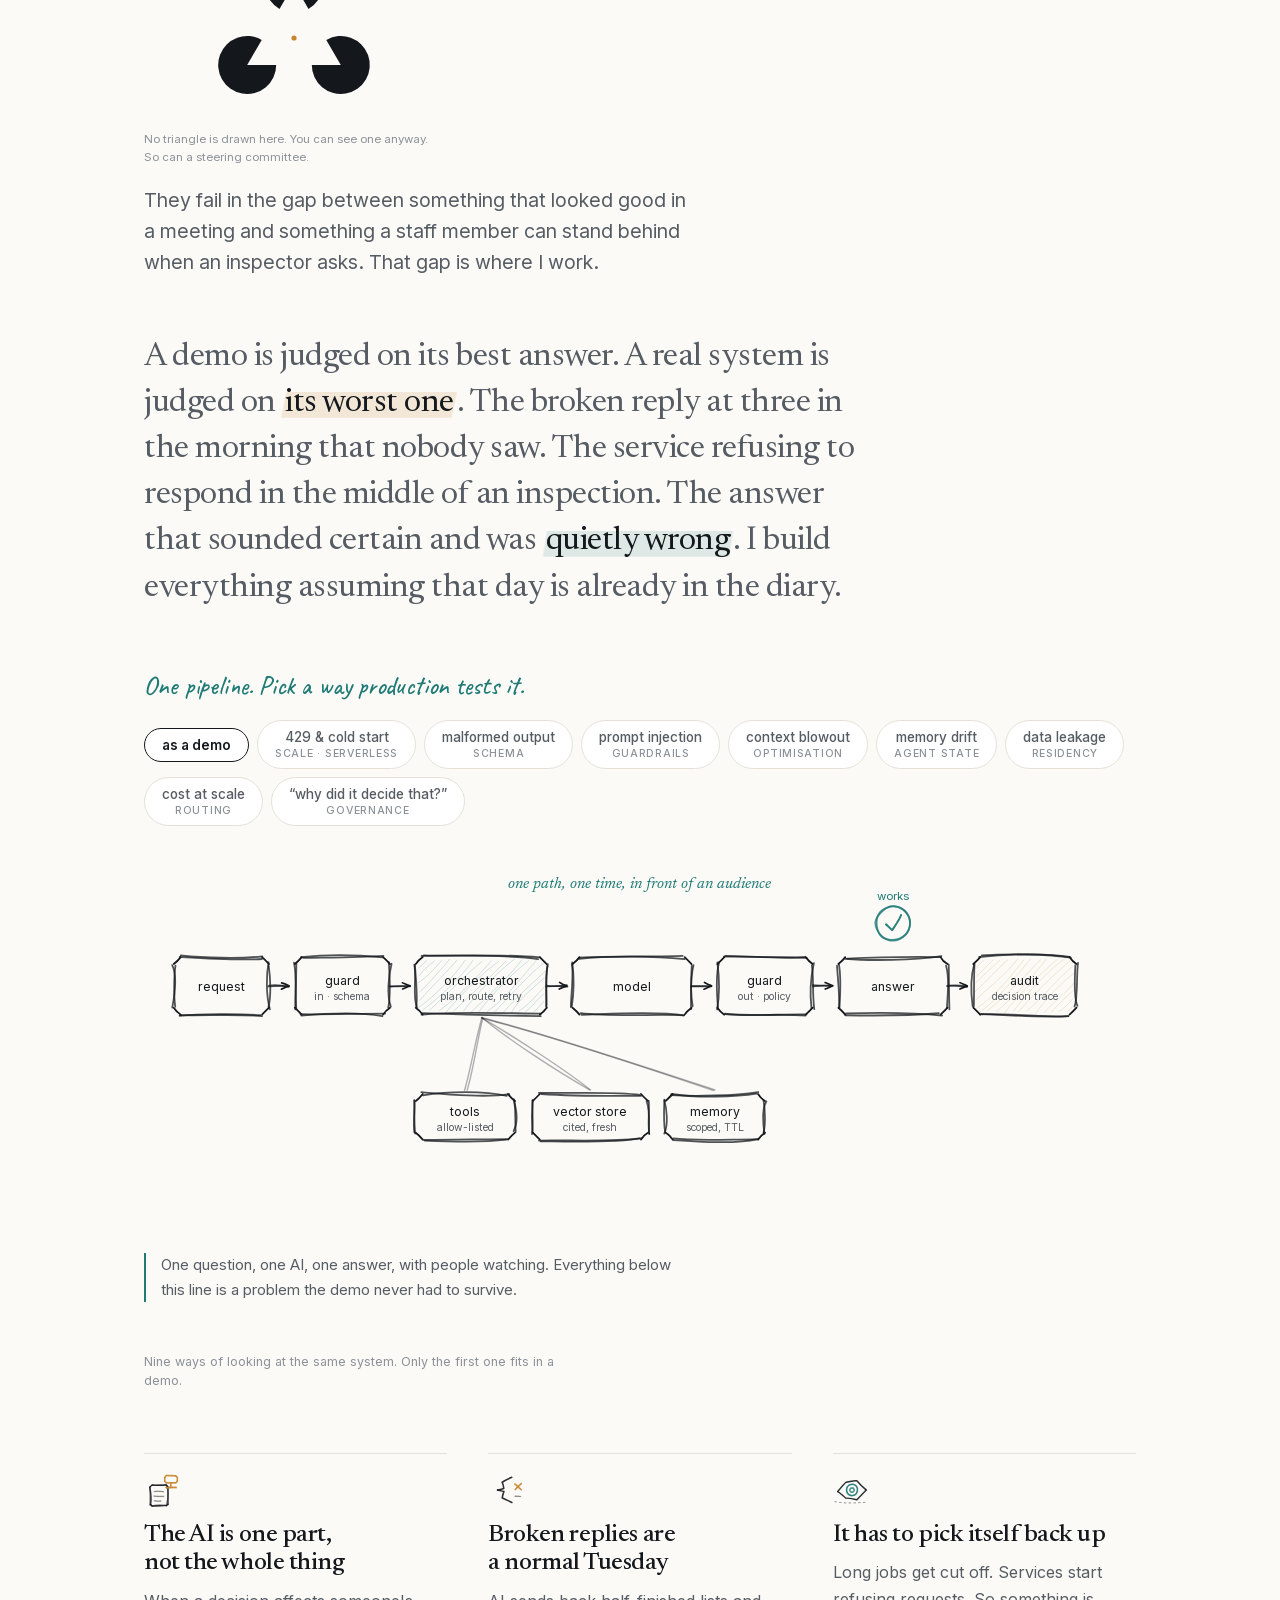
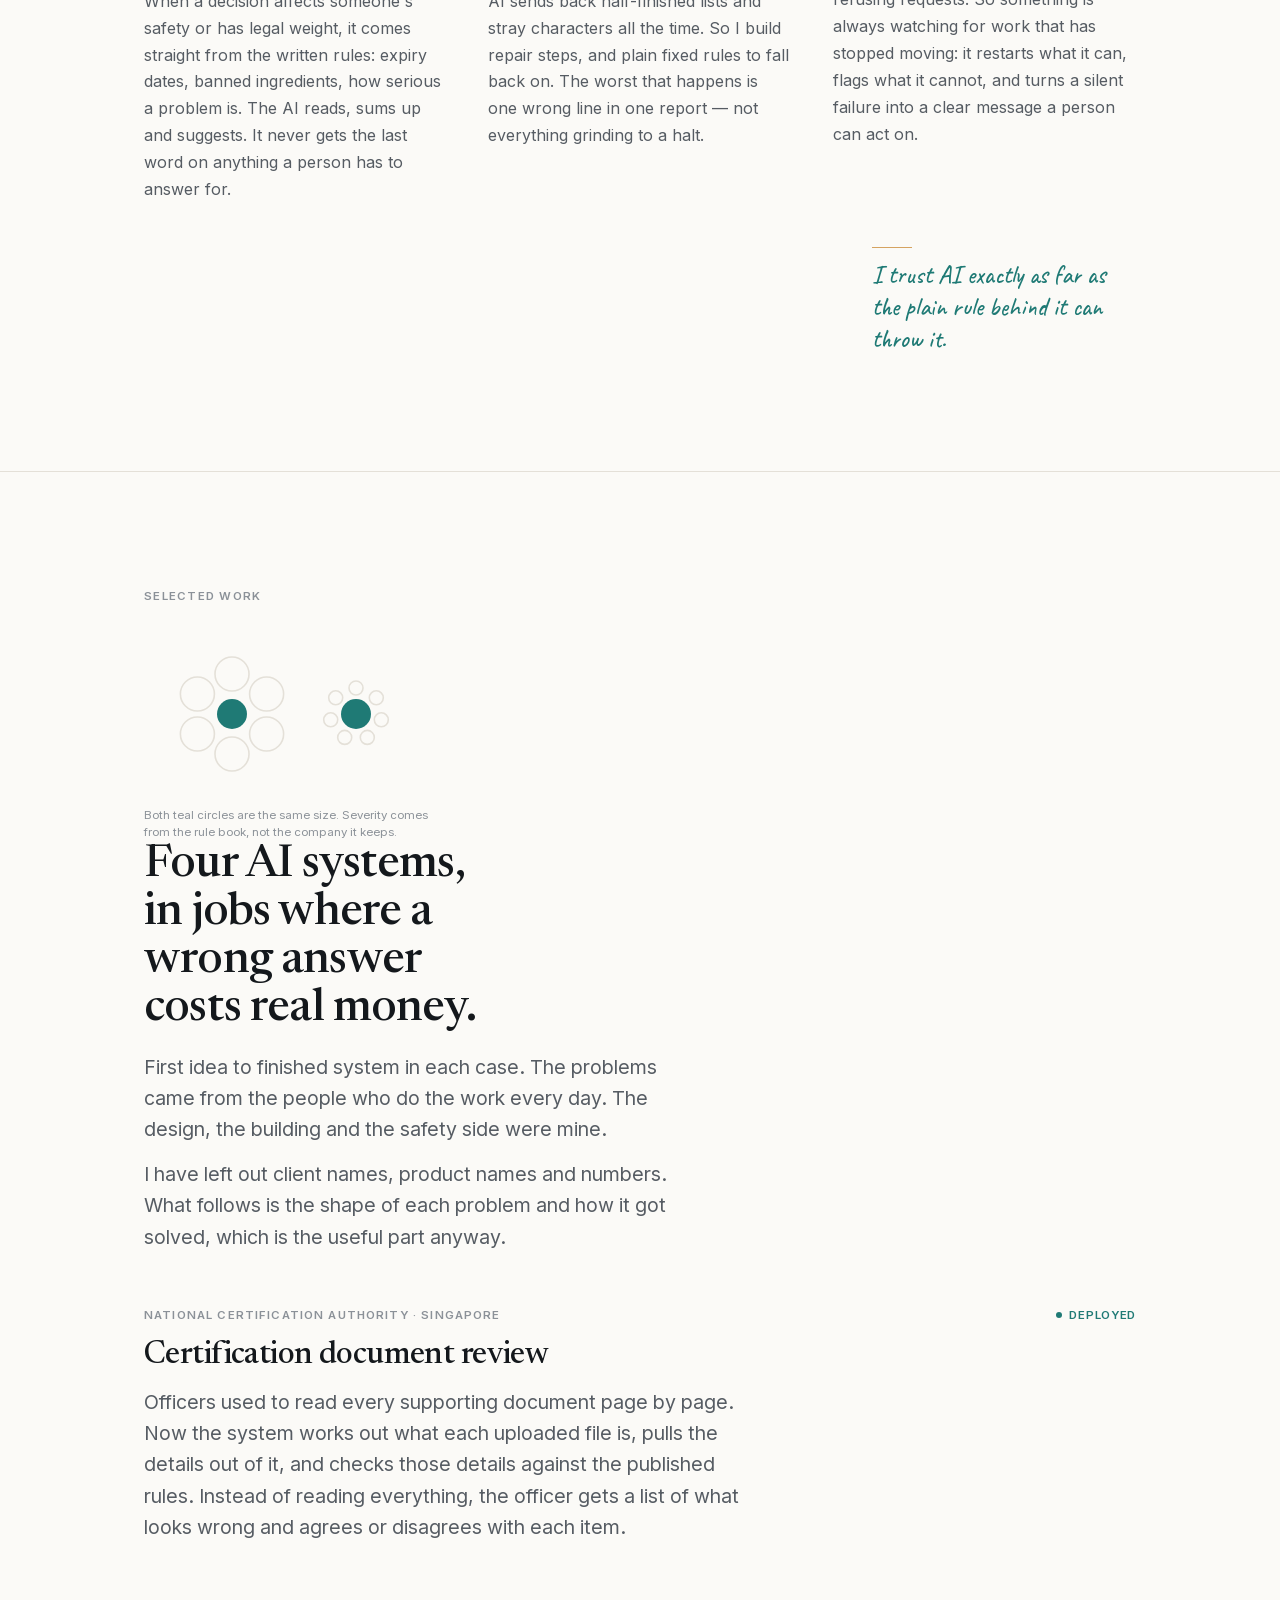
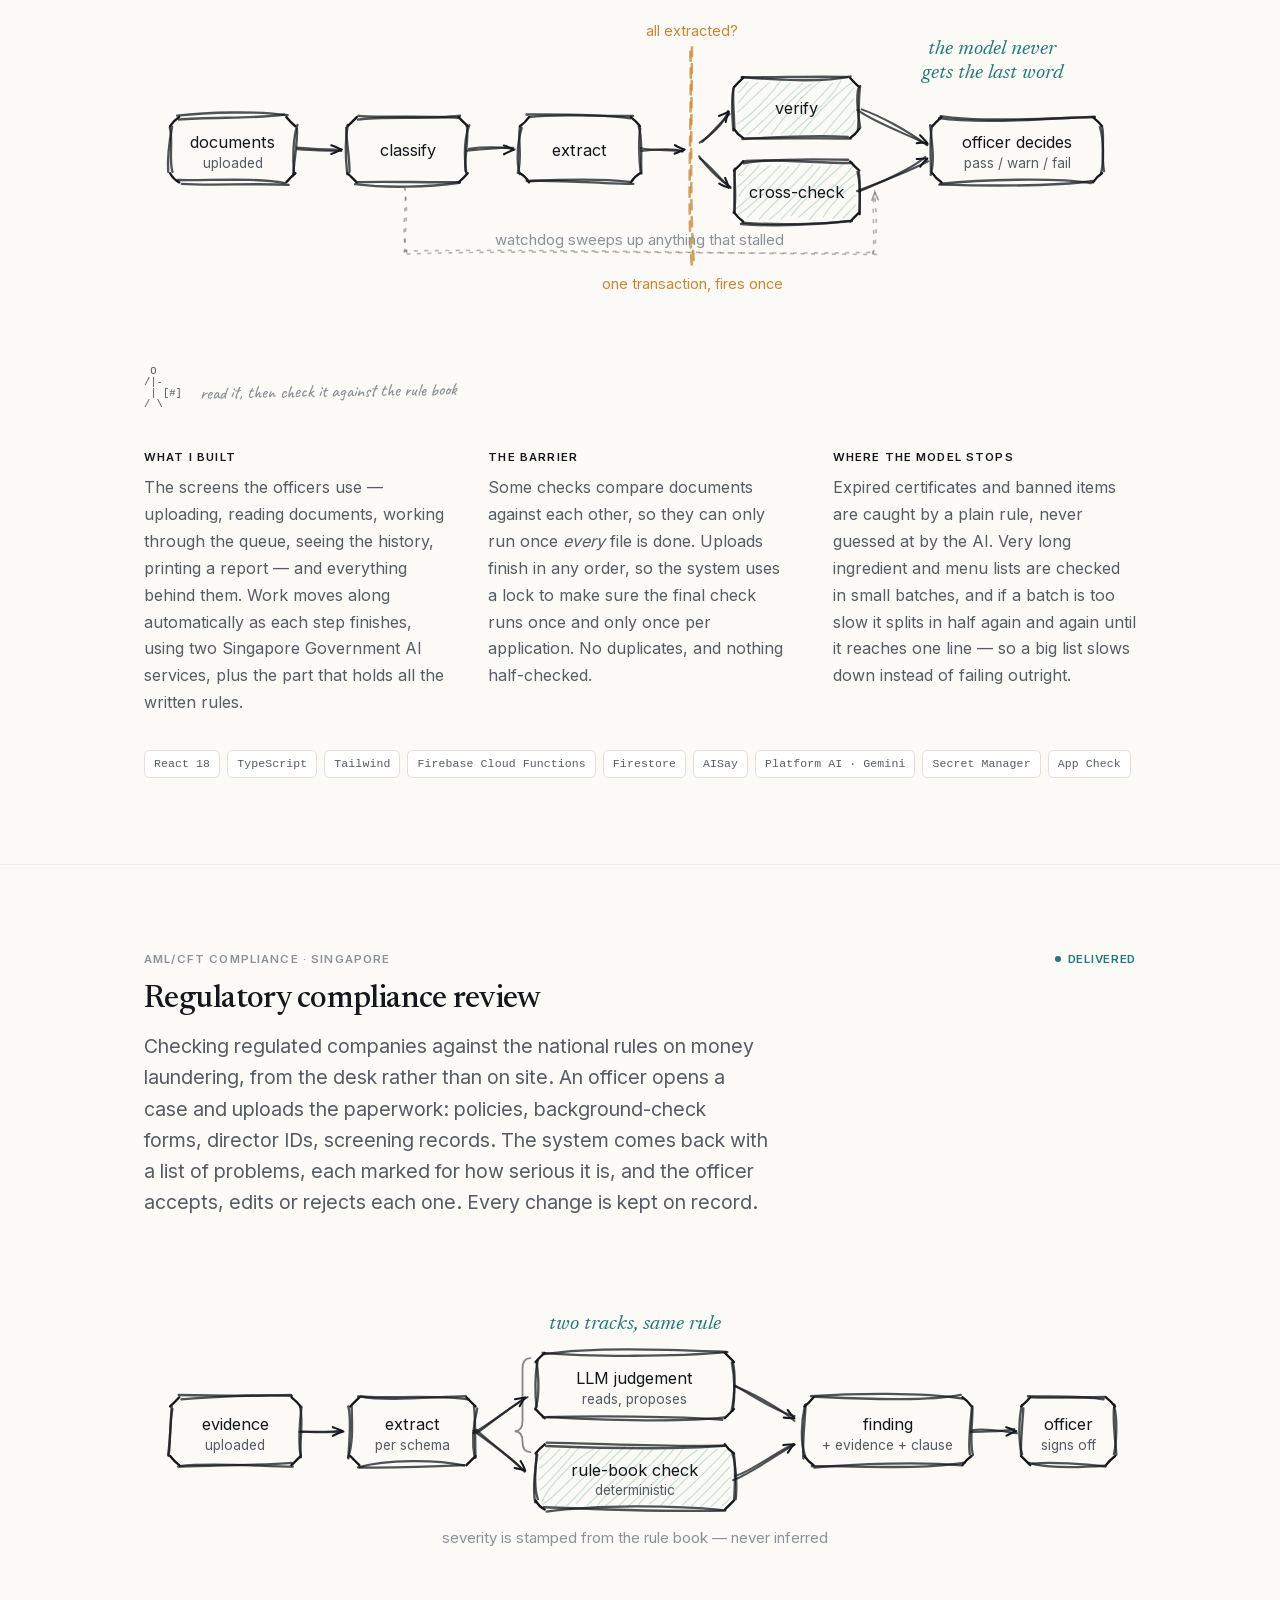
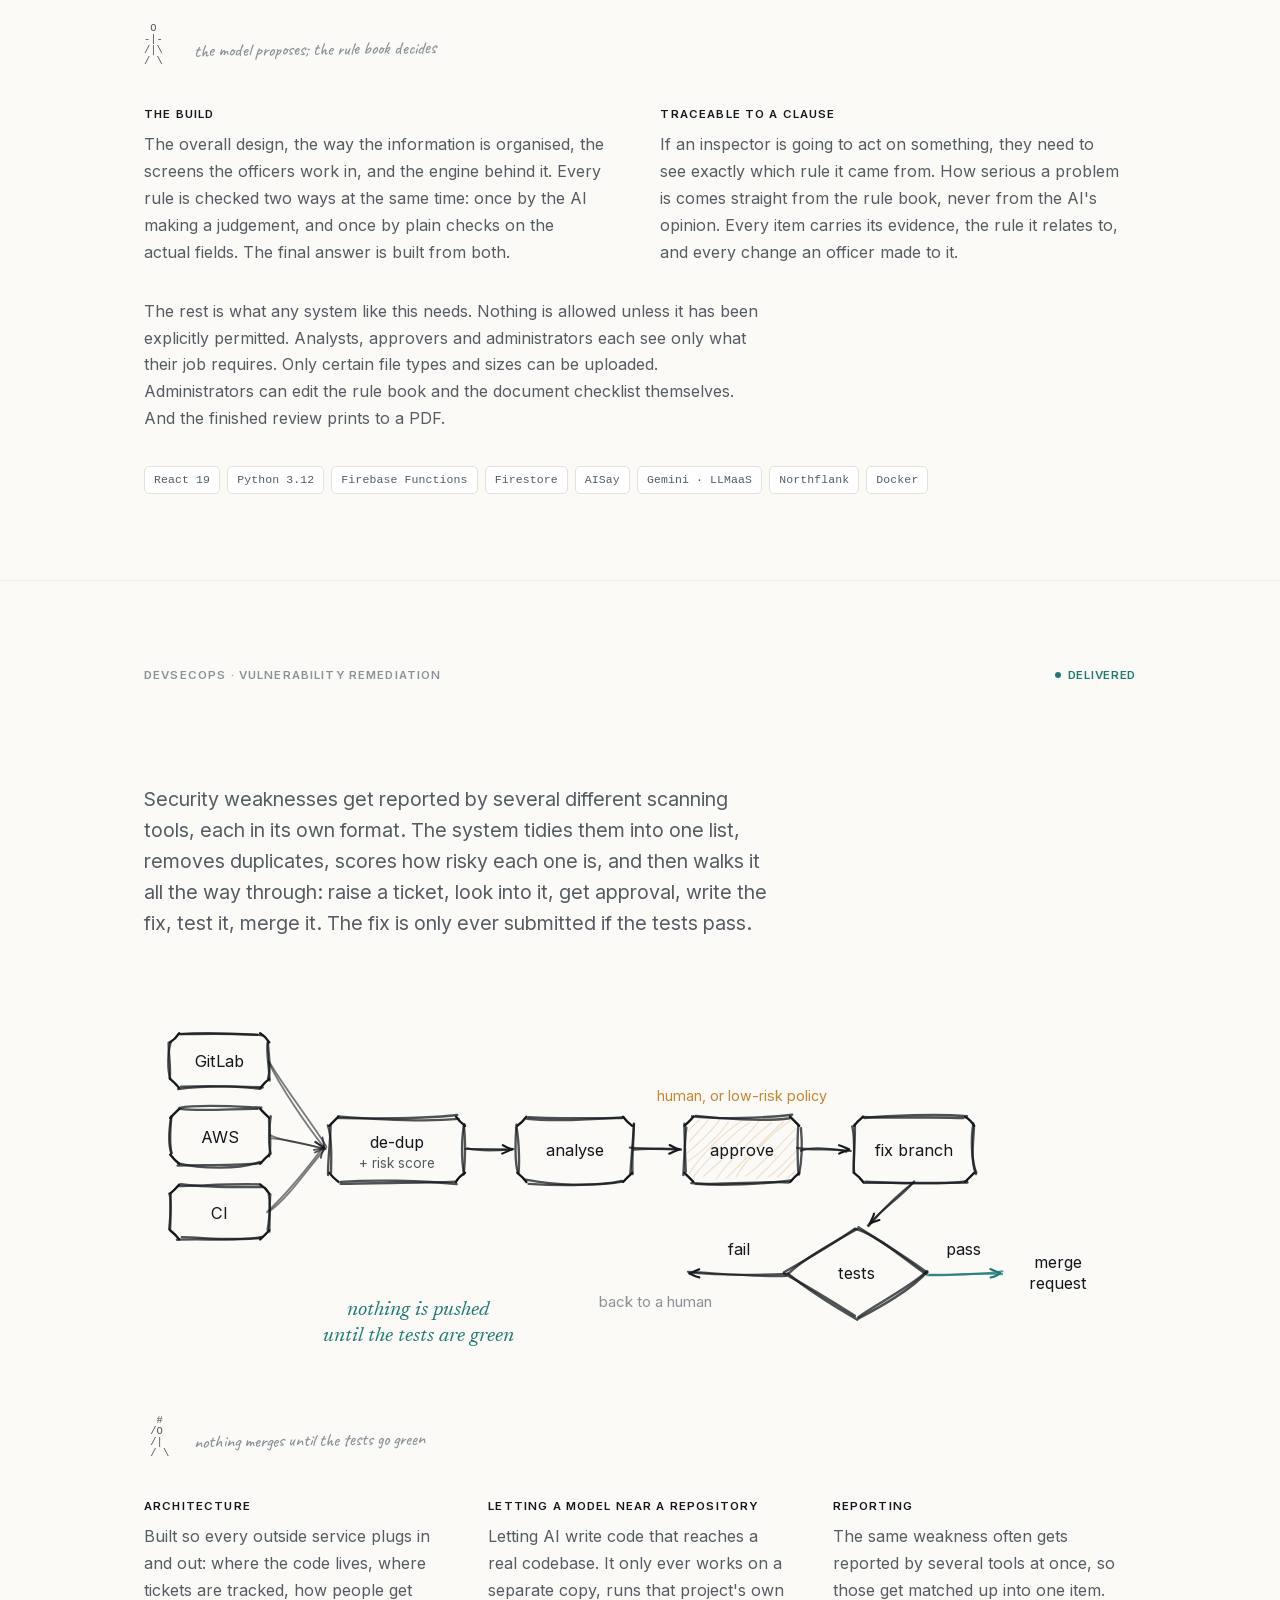
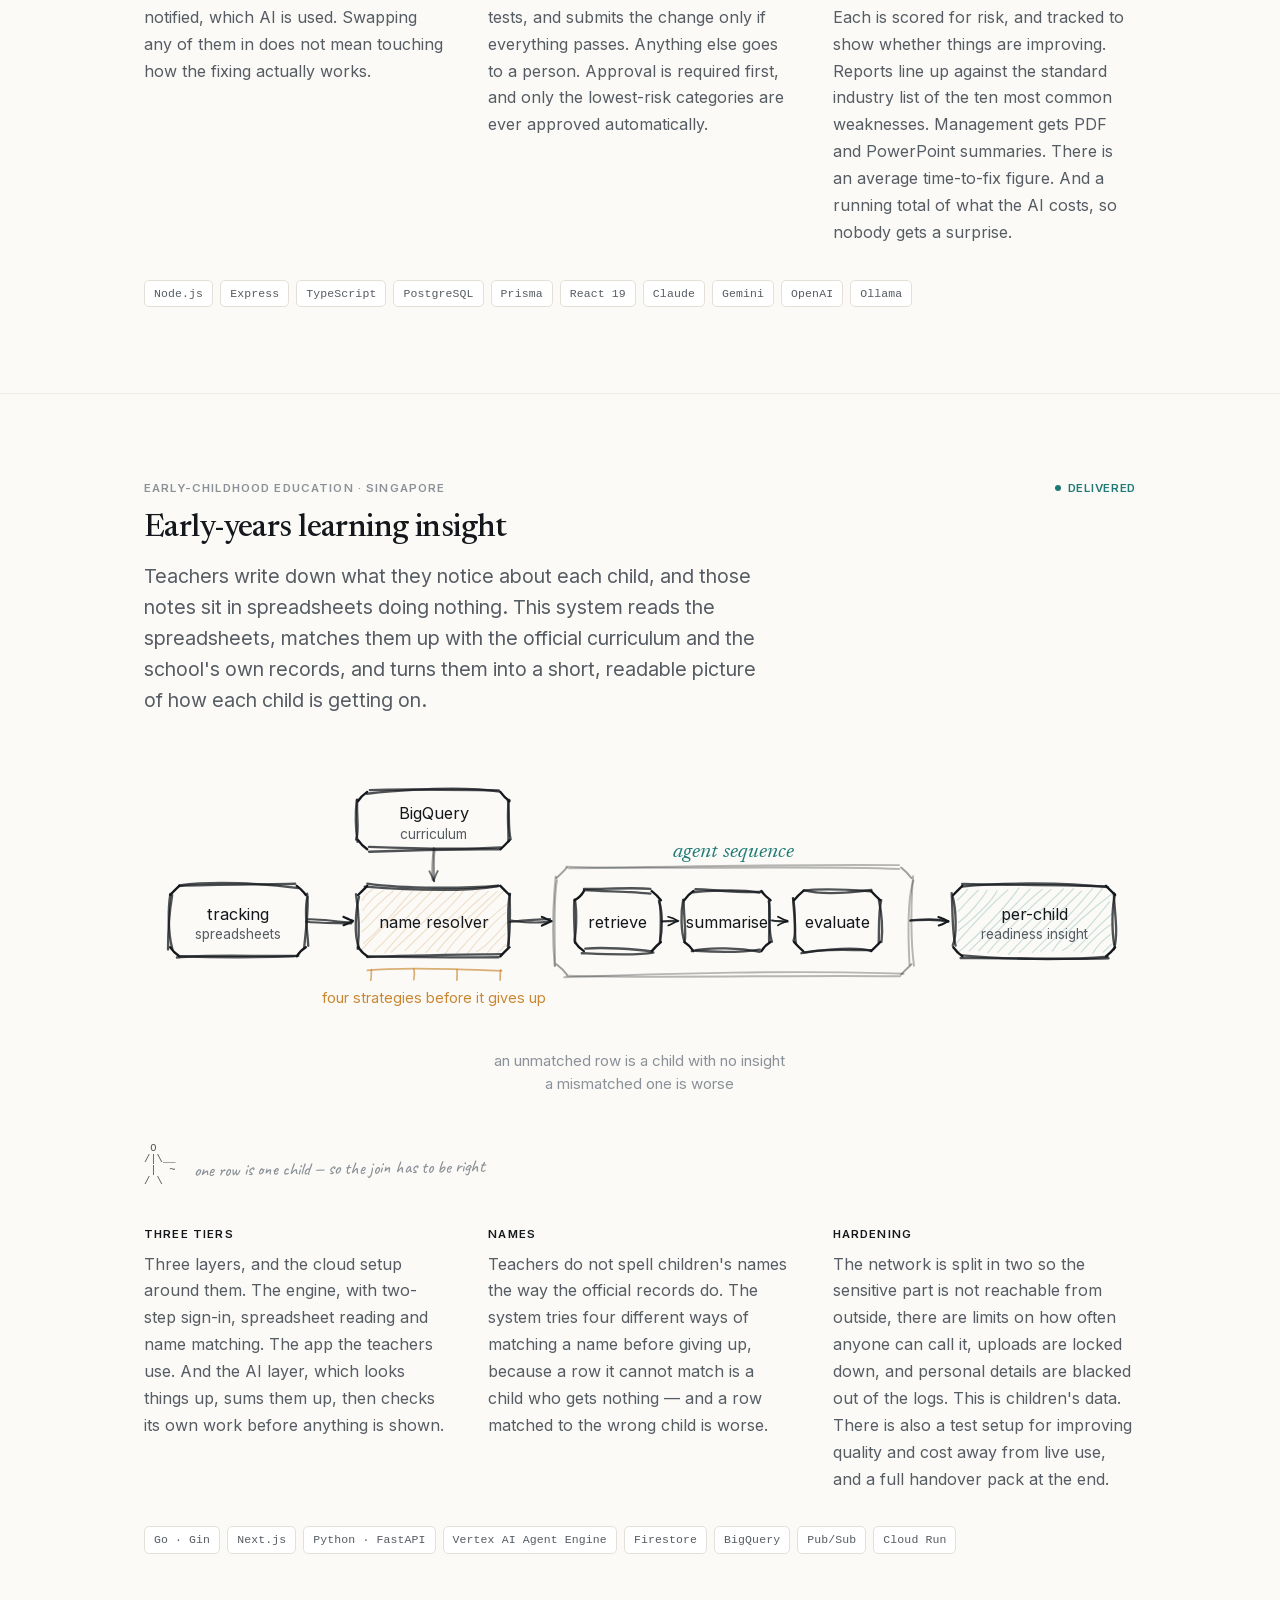
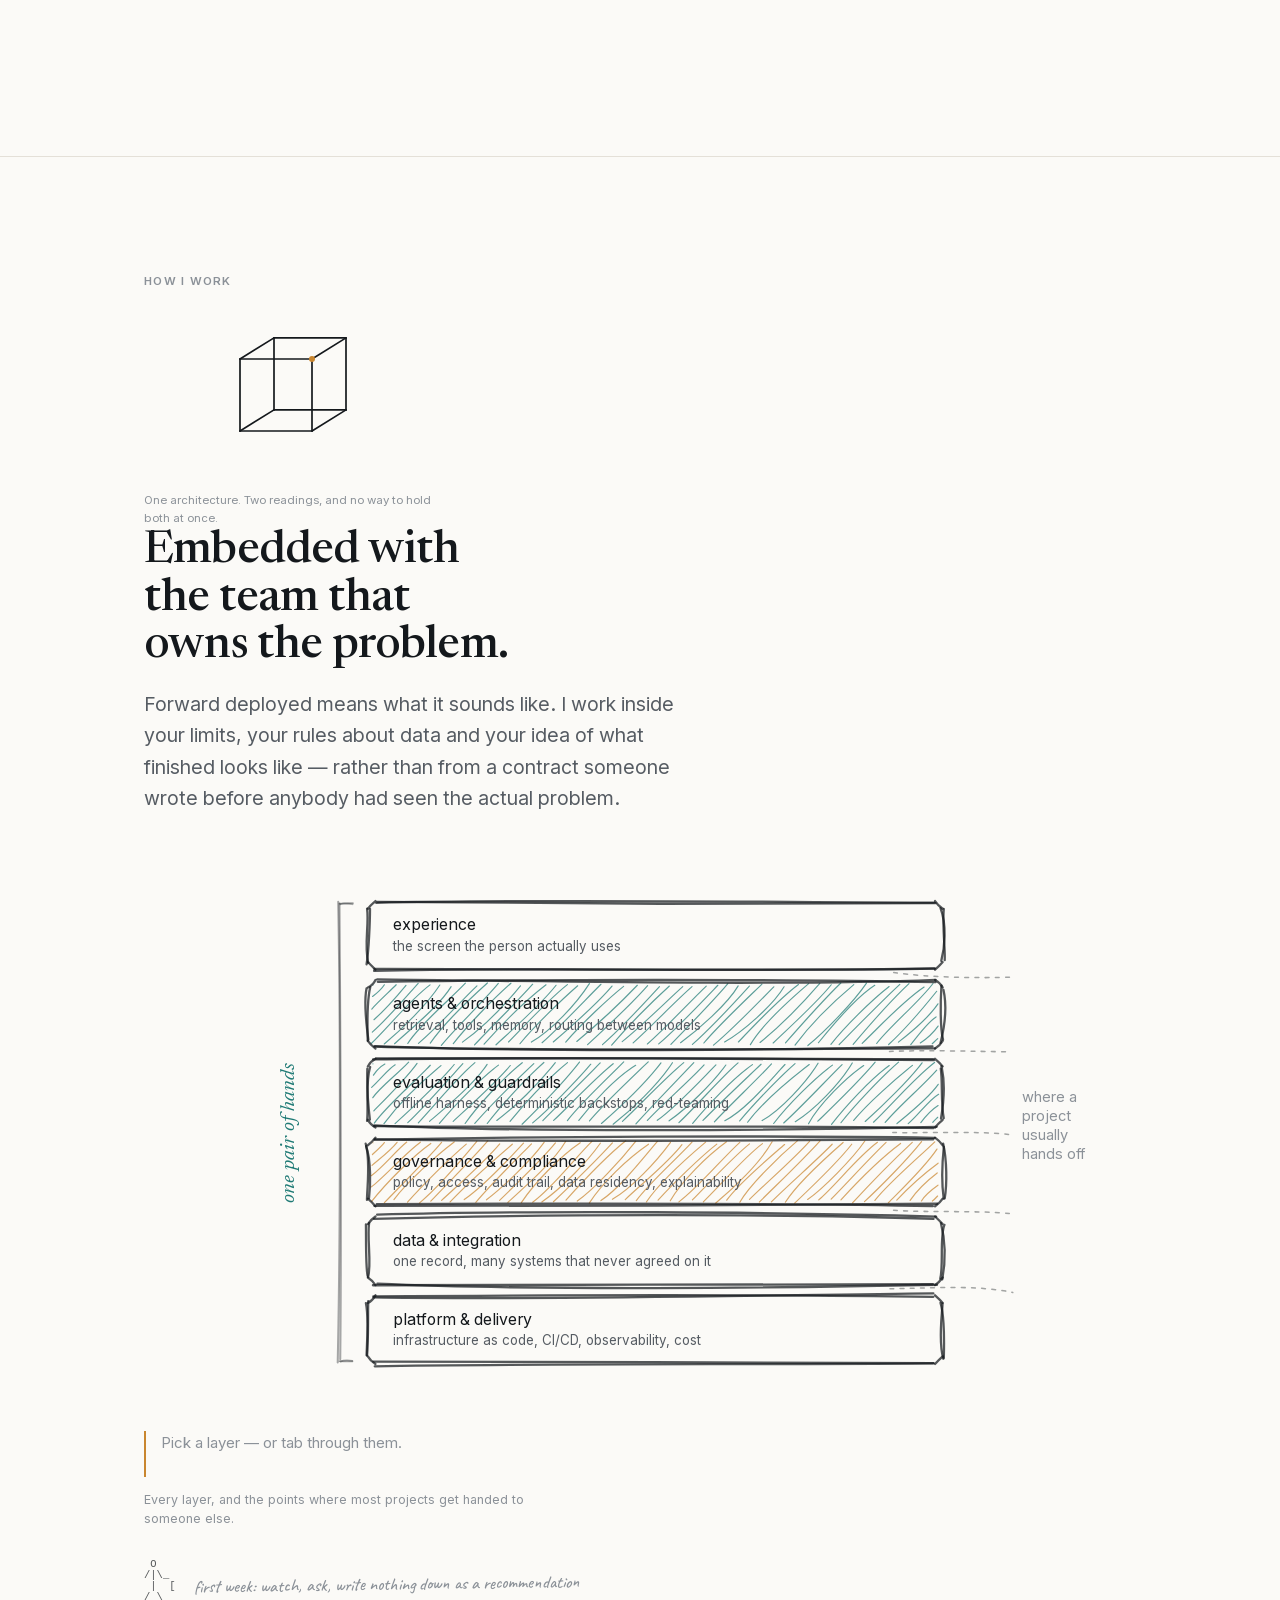
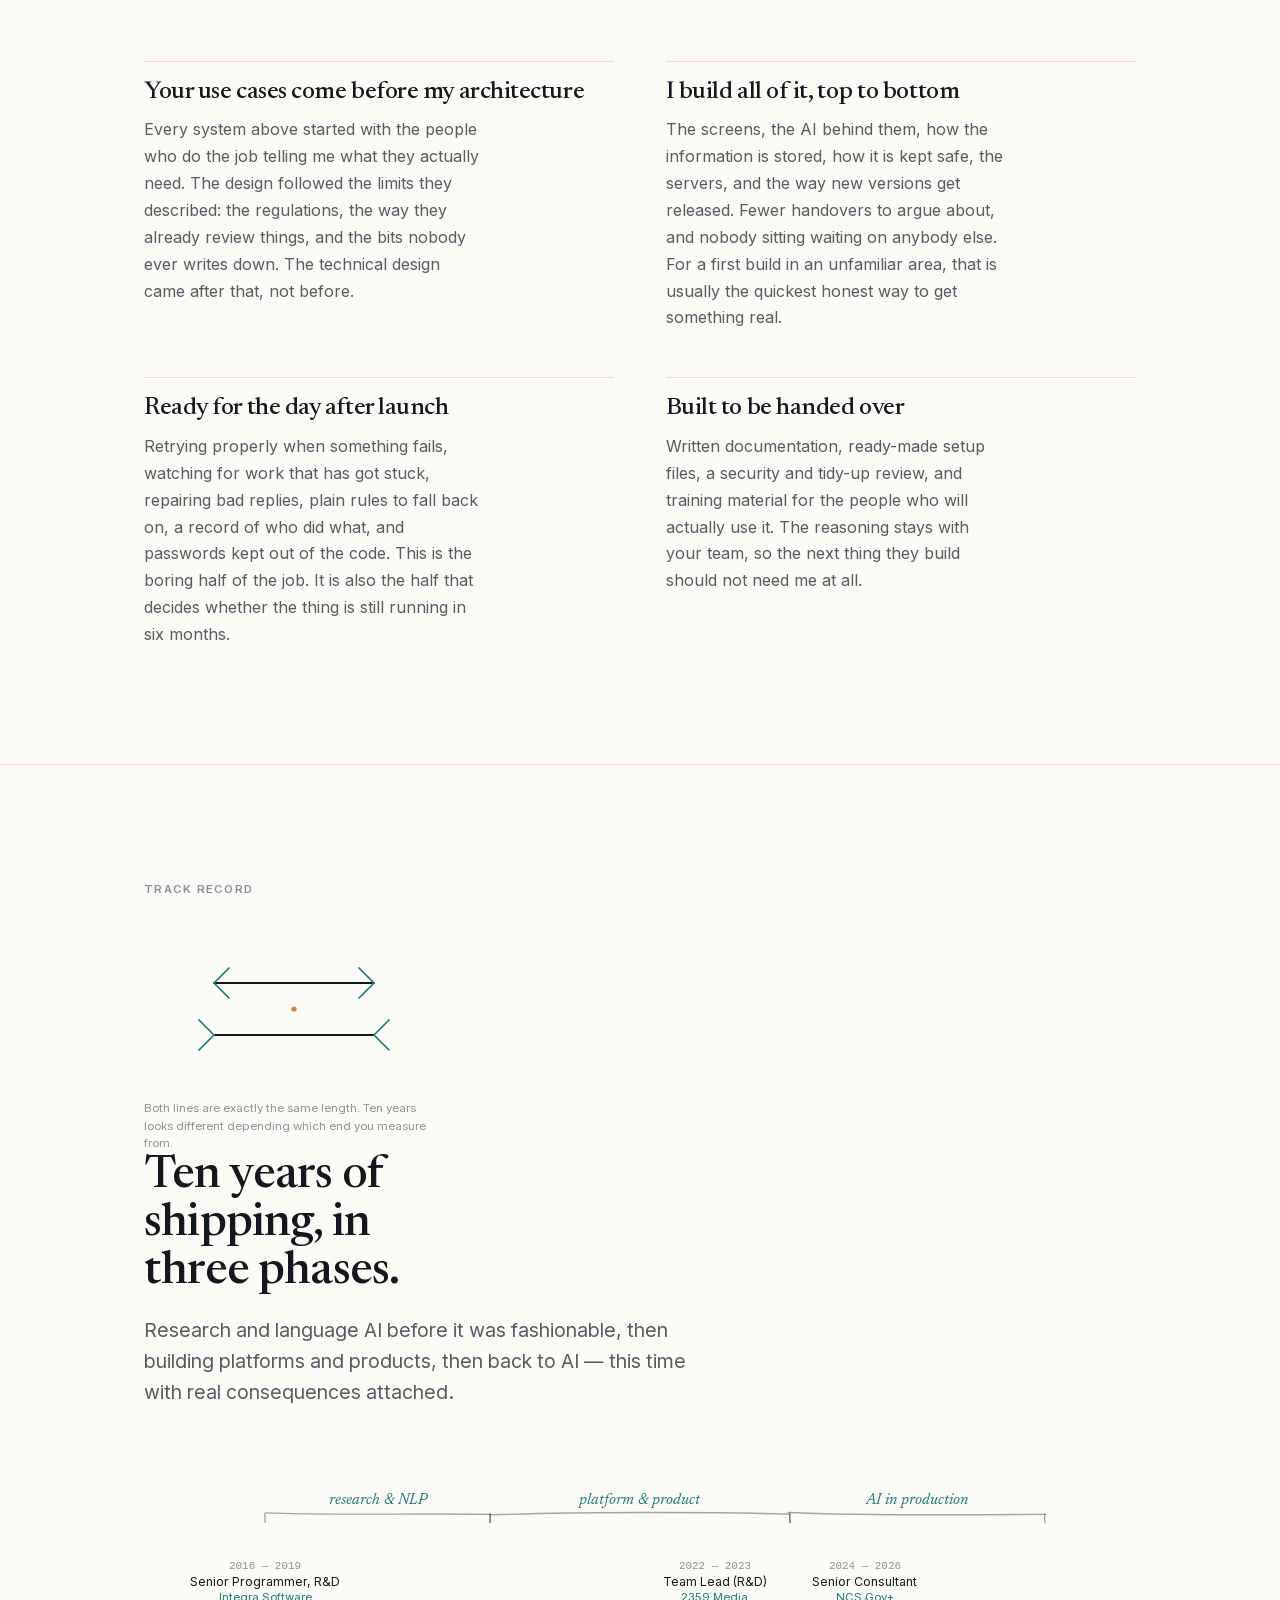
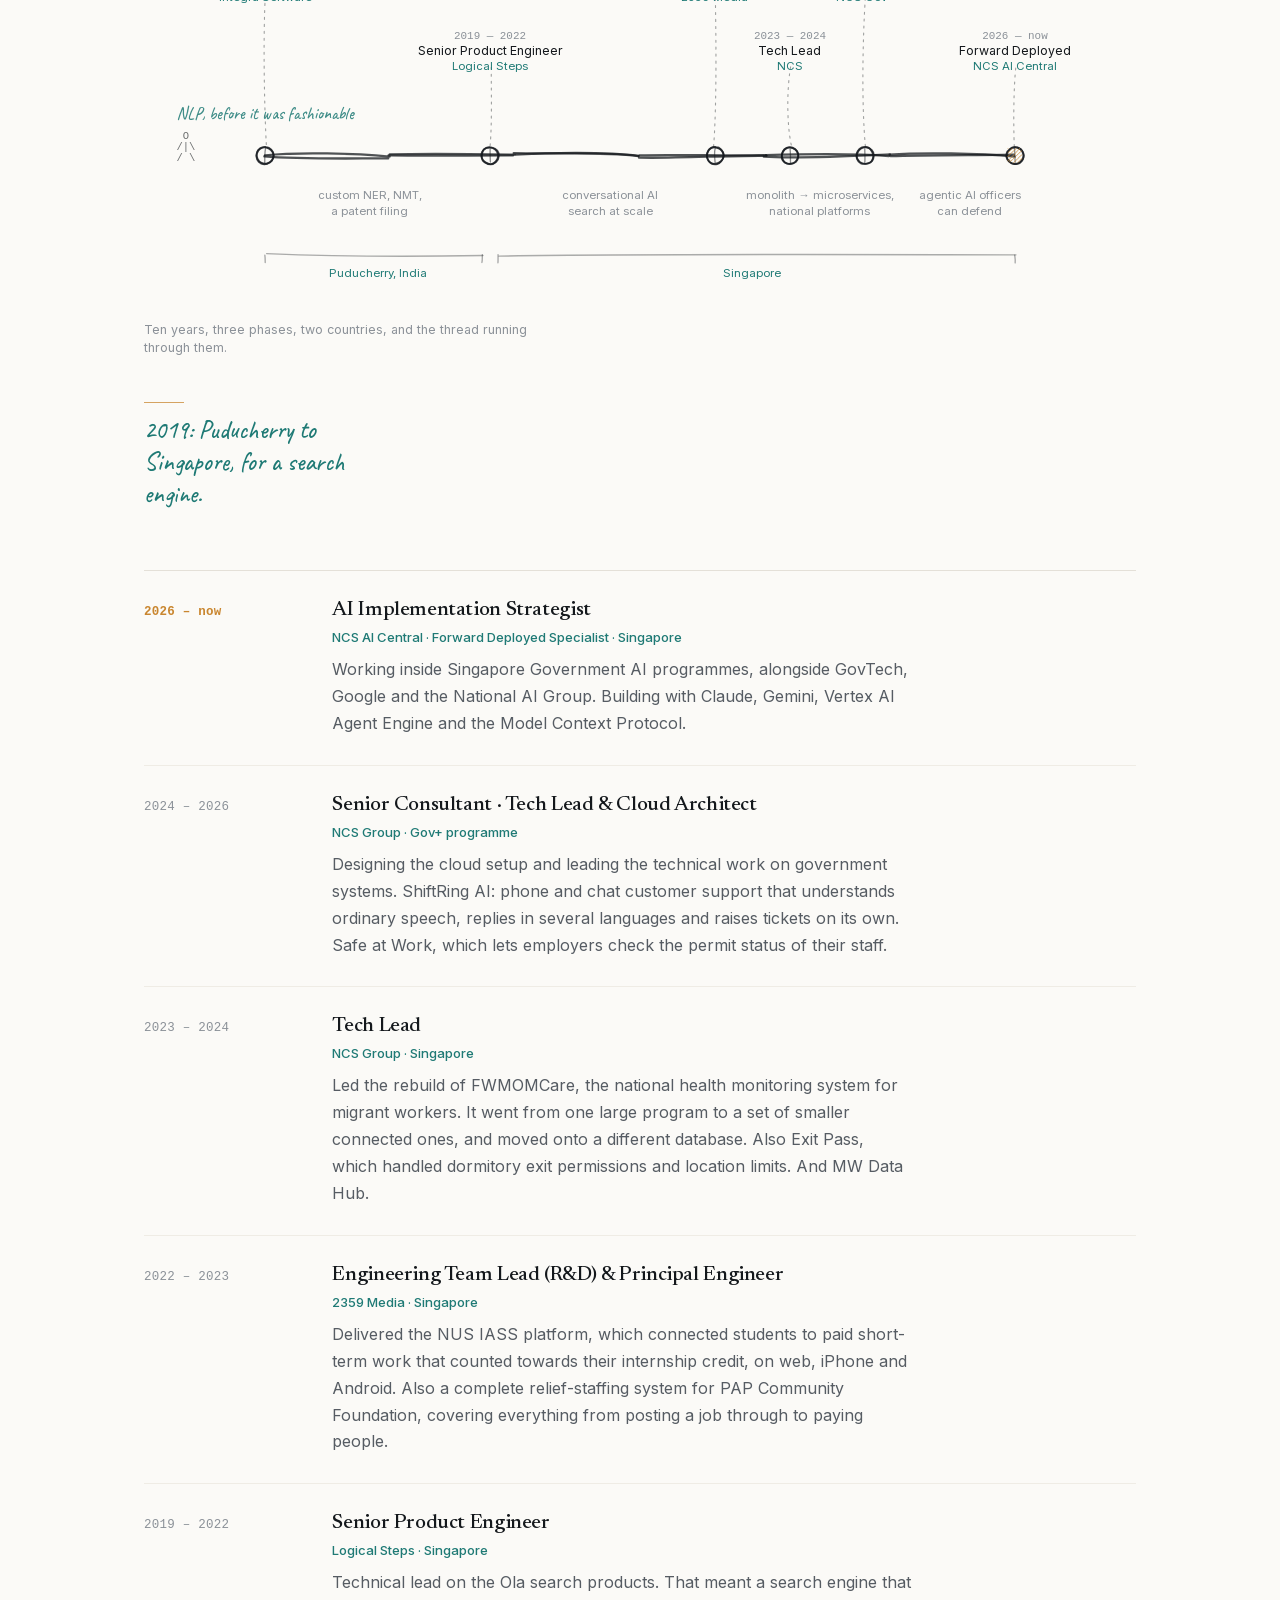
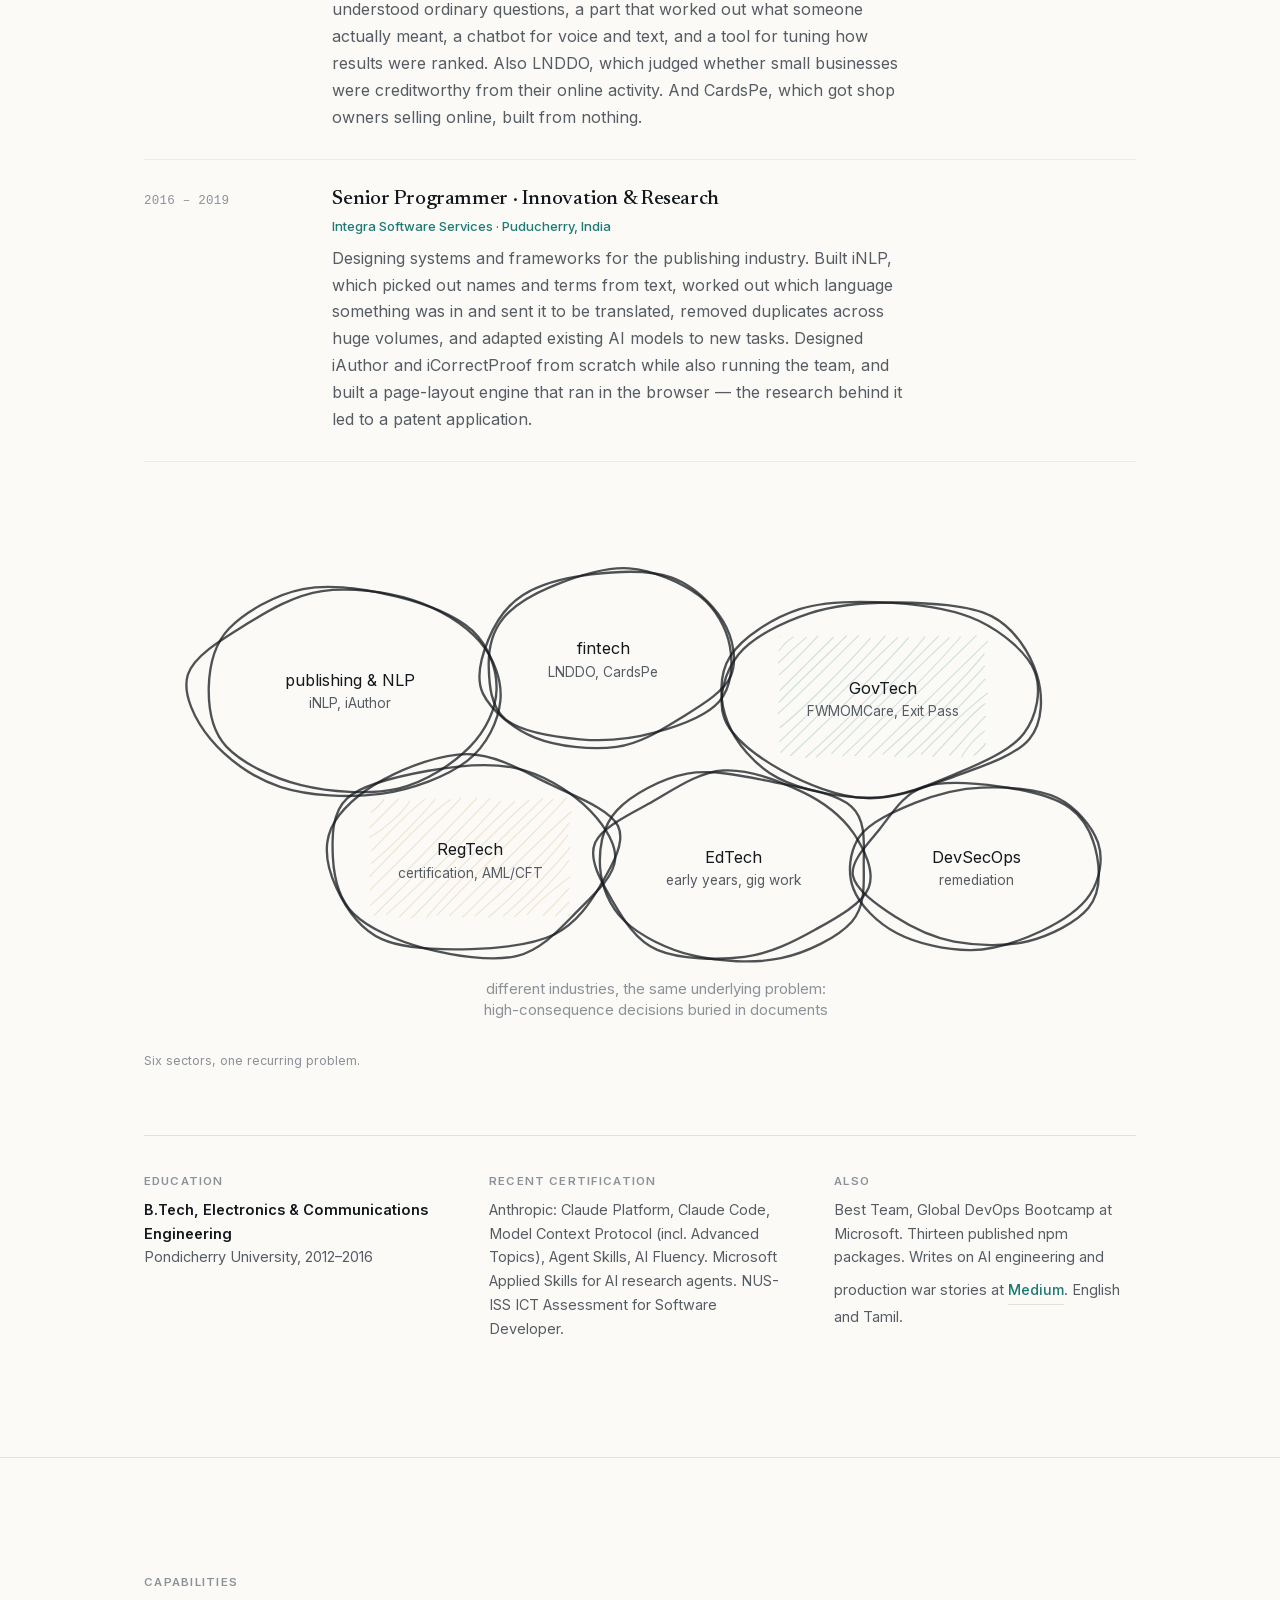
==== commit 87d762e0: "Rebuild docs/ with the section illusions" ====
--- a/docs/index.html
+++ b/docs/index.html
@@ -518,6 +518,20 @@
   .cap p{font-size:14.5px;line-height:1.72;color:var(--body);max-width:44ch}
   .cap b{color:var(--ink);font-weight:600}
 
+  /* ---------- section illusions ---------- */
+  /* Small and off to one side: they are an aside to the argument, not the
+     argument. Each one is the section's claim restated as something the
+     reader's own eyes get wrong. */
+  .illu{
+    margin:clamp(16px,2vw,24px) 0 0;max-width:300px;
+  }
+  .illu svg{width:100%;height:auto;display:block}
+  .illu figcaption{
+    margin-top:9px;font-size:11.5px;line-height:1.55;color:var(--faint);
+    max-width:40ch;
+  }
+  @media (max-width:820px){ .illu{margin-left:auto;margin-right:auto} }
+
   /* ---------- credentials strip ---------- */
   .creds{
     margin-top:clamp(40px,5vw,64px);padding-top:clamp(28px,3.5vw,40px);
@@ -1042,6 +1056,12 @@
 <section class="band" id="gap">
   <div class="wrap">
     <h2 class="reveal">Most AI projects don't fail at the model.</h2>
+    <figure class="illu reveal"><svg xmlns="http://www.w3.org/2000/svg" viewBox="0 0 300 168" role="img" aria-label="Three discs with a wedge cut from each. A bright triangle appears between them although no triangle is drawn.">
+  <path d="M 150.0 30.0 L 164.5 55.1 A 29 29 0 1 0 135.5 55.1 Z" fill="var(--ink)"/>
+  <path d="M 196.8 111.0 L 167.8 111.0 A 29 29 0 1 0 182.3 85.9 Z" fill="var(--ink)"/>
+  <path d="M 103.2 111.0 L 117.7 85.9 A 29 29 0 1 0 132.2 111.0 Z" fill="var(--ink)"/>
+  <circle cx="150.0" cy="84.0" r="2.6" fill="var(--amber)"/>
+</svg><figcaption>No triangle is drawn here. You can see one anyway. So can a steering committee.</figcaption></figure>
     <p class="lede reveal">They fail in the gap between something that looked good in a meeting and something a staff member can stand behind when an inspector asks. That gap is where I work.</p>
 
     <p class="gap-claim reveal">A demo is judged on its best answer. A real system is judged on <mark>its worst one</mark>. The broken reply at three in the morning that nobody saw. The service refusing to respond in the middle of an inspection. The answer that sounded certain and was <mark class="t">quietly wrong</mark>. I build everything assuming that day is already in the diary.</p>
@@ -1099,6 +1119,23 @@
 <section class="band" id="work">
   <div class="wrap">
     <p class="eyebrow reveal">Selected work</p>
+    <figure class="illu reveal"><svg xmlns="http://www.w3.org/2000/svg" viewBox="0 0 300 168" role="img" aria-label="Two identical teal circles. The one ringed by large circles looks smaller than the one ringed by small circles.">
+  <circle cx="88.0" cy="44.0" r="17" fill="none" stroke="var(--rule)" stroke-width="1.6"/>
+  <circle cx="122.6" cy="64.0" r="17" fill="none" stroke="var(--rule)" stroke-width="1.6"/>
+  <circle cx="122.6" cy="104.0" r="17" fill="none" stroke="var(--rule)" stroke-width="1.6"/>
+  <circle cx="88.0" cy="124.0" r="17" fill="none" stroke="var(--rule)" stroke-width="1.6"/>
+  <circle cx="53.4" cy="104.0" r="17" fill="none" stroke="var(--rule)" stroke-width="1.6"/>
+  <circle cx="53.4" cy="64.0" r="17" fill="none" stroke="var(--rule)" stroke-width="1.6"/>
+  <circle cx="88" cy="84.0" r="15" fill="var(--teal)"/>
+  <circle cx="212.0" cy="58.0" r="7" fill="none" stroke="var(--rule)" stroke-width="1.6"/>
+  <circle cx="232.3" cy="67.8" r="7" fill="none" stroke="var(--rule)" stroke-width="1.6"/>
+  <circle cx="237.3" cy="89.8" r="7" fill="none" stroke="var(--rule)" stroke-width="1.6"/>
+  <circle cx="223.3" cy="107.4" r="7" fill="none" stroke="var(--rule)" stroke-width="1.6"/>
+  <circle cx="200.7" cy="107.4" r="7" fill="none" stroke="var(--rule)" stroke-width="1.6"/>
+  <circle cx="186.7" cy="89.8" r="7" fill="none" stroke="var(--rule)" stroke-width="1.6"/>
+  <circle cx="191.7" cy="67.8" r="7" fill="none" stroke="var(--rule)" stroke-width="1.6"/>
+  <circle cx="212" cy="84.0" r="15" fill="var(--teal)"/>
+</svg><figcaption>Both teal circles are the same size. Severity comes from the rule book, not the company it keeps.</figcaption></figure>
     <h2 class="reveal">Four AI systems, in jobs where a wrong answer costs real money.</h2>
     <p class="lede reveal">First idea to finished system in each case. The problems came from the people who do the work every day. The design, the building and the safety side were mine.</p>
     <p class="lede reveal" style="margin-top:14px">I have left out client names, product names and numbers. What follows is the shape of each problem and how it got solved, which is the useful part anyway.</p>
@@ -1241,6 +1278,21 @@
 <section class="band" id="how">
   <div class="wrap">
     <p class="eyebrow reveal">How I work</p>
+    <figure class="illu reveal"><svg xmlns="http://www.w3.org/2000/svg" viewBox="0 0 300 168" role="img" aria-label="A wireframe cube that can be seen two ways, with no way to see it both ways at once.">
+  <line x1="96.0" y1="44.0" x2="168.0" y2="44.0" stroke="var(--ink)" stroke-width="1.7" stroke-linecap="round"/>
+  <line x1="168.0" y1="44.0" x2="168.0" y2="116.0" stroke="var(--ink)" stroke-width="1.7" stroke-linecap="round"/>
+  <line x1="168.0" y1="116.0" x2="96.0" y2="116.0" stroke="var(--ink)" stroke-width="1.7" stroke-linecap="round"/>
+  <line x1="96.0" y1="116.0" x2="96.0" y2="44.0" stroke="var(--ink)" stroke-width="1.7" stroke-linecap="round"/>
+  <line x1="130.0" y1="22.9" x2="202.0" y2="22.9" stroke="var(--ink)" stroke-width="1.7" stroke-linecap="round"/>
+  <line x1="202.0" y1="22.9" x2="202.0" y2="94.9" stroke="var(--ink)" stroke-width="1.7" stroke-linecap="round"/>
+  <line x1="202.0" y1="94.9" x2="130.0" y2="94.9" stroke="var(--ink)" stroke-width="1.7" stroke-linecap="round"/>
+  <line x1="130.0" y1="94.9" x2="130.0" y2="22.9" stroke="var(--ink)" stroke-width="1.7" stroke-linecap="round"/>
+  <line x1="96.0" y1="44.0" x2="130.0" y2="22.9" stroke="var(--ink)" stroke-width="1.7" stroke-linecap="round"/>
+  <line x1="168.0" y1="44.0" x2="202.0" y2="22.9" stroke="var(--ink)" stroke-width="1.7" stroke-linecap="round"/>
+  <line x1="168.0" y1="116.0" x2="202.0" y2="94.9" stroke="var(--ink)" stroke-width="1.7" stroke-linecap="round"/>
+  <line x1="96.0" y1="116.0" x2="130.0" y2="94.9" stroke="var(--ink)" stroke-width="1.7" stroke-linecap="round"/>
+  <circle cx="168.0" cy="44.0" r="3" fill="var(--amber)"/>
+</svg><figcaption>One architecture. Two readings, and no way to hold both at once.</figcaption></figure>
     <h2 class="reveal">Embedded with the team that owns the problem.</h2>
     <p class="lede reveal">Forward deployed means what it sounds like. I work inside your limits, your rules about data and your idea of what finished looks like — rather than from a contract someone wrote before anybody had seen the actual problem.</p>
       <figure class="sketch reveal stack-fig">
@@ -1277,6 +1329,19 @@
 <section class="band" id="track">
   <div class="wrap">
     <p class="eyebrow reveal">Track record</p>
+    <figure class="illu reveal"><svg xmlns="http://www.w3.org/2000/svg" viewBox="0 0 300 168" role="img" aria-label="Two horizontal lines of exactly equal length. The arrowheads make one look longer than the other.">
+  <line x1="70" y1="60" x2="230" y2="60" stroke="var(--ink)" stroke-width="1.9" stroke-linecap="round"/>
+  <line x1="70" y1="60" x2="85" y2="45" stroke="var(--teal)" stroke-width="1.7" stroke-linecap="round"/>
+  <line x1="70" y1="60" x2="85" y2="75" stroke="var(--teal)" stroke-width="1.7" stroke-linecap="round"/>
+  <line x1="230" y1="60" x2="215" y2="45" stroke="var(--teal)" stroke-width="1.7" stroke-linecap="round"/>
+  <line x1="230" y1="60" x2="215" y2="75" stroke="var(--teal)" stroke-width="1.7" stroke-linecap="round"/>
+  <line x1="70" y1="112" x2="230" y2="112" stroke="var(--ink)" stroke-width="1.9" stroke-linecap="round"/>
+  <line x1="70" y1="112" x2="55" y2="97" stroke="var(--teal)" stroke-width="1.7" stroke-linecap="round"/>
+  <line x1="70" y1="112" x2="55" y2="127" stroke="var(--teal)" stroke-width="1.7" stroke-linecap="round"/>
+  <line x1="230" y1="112" x2="245" y2="97" stroke="var(--teal)" stroke-width="1.7" stroke-linecap="round"/>
+  <line x1="230" y1="112" x2="245" y2="127" stroke="var(--teal)" stroke-width="1.7" stroke-linecap="round"/>
+  <circle cx="150.0" cy="86" r="2.6" fill="var(--amber)"/>
+</svg><figcaption>Both lines are exactly the same length. Ten years looks different depending which end you measure from.</figcaption></figure>
     <h2 class="reveal">Ten years of shipping, in three phases.</h2>
     <p class="lede reveal">Research and language AI before it was fashionable, then building platforms and products, then back to AI — this time with real consequences attached.</p>
       <figure class="sketch reveal track-stage" aria-hidden="false"><div class="sk-scroll"><svg class="sk" viewBox="0 0 1000 448" xmlns="http://www.w3.org/2000/svg" role="img" aria-label="A hand-drawn career timeline from 2016 to 2026. Three phases: research and NLP at Integra Software in Puducherry, then platform and product work at Logical Steps and 2359 Media in Singapore, then AI in production across three NCS roles ending as Forward Deployed at NCS AI Central."><path class="st" d="M121.3 296.8 C156.3 299.9 211.6 298.7 246.2 298.8" fill="none" stroke="var(--ink)" stroke-width="2.30" stroke-linecap="round" opacity="0.74"/><path class="st" d="M121.9 295.7 C155.3 292.2 213.8 293.7 247.6 297.0" fill="none" stroke="var(--ink)" stroke-width="2.30" stroke-linecap="round" opacity="0.74"/><path class="st" d="M247.7 294.8 C283.8 293.5 339.8 294.4 373.6 295.1" fill="none" stroke="var(--ink)" stroke-width="2.30" stroke-linecap="round" opacity="0.74"/><path class="st" d="M246.5 295.8 C280.7 296.2 339.3 295.9 372.2 295.7" fill="none" stroke="var(--ink)" stroke-width="2.30" stroke-linecap="round" opacity="0.74"/><path class="st" d="M374.5 294.9 C407.0 293.0 465.3 291.8 498.7 296.3" fill="none" stroke="var(--ink)" stroke-width="2.30" stroke-linecap="round" opacity="0.74"/><path class="st" d="M372.7 293.5 C409.7 294.6 465.1 292.0 498.2 296.5" fill="none" stroke="var(--ink)" stroke-width="2.30" stroke-linecap="round" opacity="0.74"/><path class="st" d="M499.0 298.0 C536.0 299.0 593.2 295.5 627.7 296.2" fill="none" stroke="var(--ink)" stroke-width="2.30" stroke-linecap="round" opacity="0.74"/><path class="st" d="M499.5 295.7 C536.4 294.7 593.8 296.6 627.1 295.5" fill="none" stroke="var(--ink)" stroke-width="2.30" stroke-linecap="round" opacity="0.74"/><path class="st" d="M624.8 297.1 C658.7 299.3 715.5 296.4 752.0 294.8" fill="none" stroke="var(--ink)" stroke-width="2.30" stroke-linecap="round" opacity="0.74"/><path class="st" d="M627.1 295.4 C660.9 294.4 714.6 293.4 751.0 296.4" fill="none" stroke="var(--ink)" stroke-width="2.30" stroke-linecap="round" opacity="0.74"/><path class="st" d="M752.6 296.5 C786.6 295.3 844.6 295.6 877.0 295.0" fill="none" stroke="var(--ink)" stroke-width="2.30" stroke-linecap="round" opacity="0.74"/><path class="st" d="M751.6 295.1 C784.8 292.5 841.4 293.7 877.9 297.0" fill="none" stroke="var(--ink)" stroke-width="2.30" stroke-linecap="round" opacity="0.74"/><path class="st" d="M122.2 51.3 C183.8 53.9 286.6 51.6 349.4 52.8" fill="none" stroke="var(--ink)" stroke-width="1.40" stroke-linecap="round" opacity="0.38"/><path class="st" d="M121.6 52.4 C122.1 54.4 122.0 58.1 122.2 61.0" fill="none" stroke="var(--ink)" stroke-width="1.40" stroke-linecap="round" opacity="0.38"/><path class="st" d="M348.8 52.4 C348.4 54.7 349.1 58.8 349.1 60.6" fill="none" stroke="var(--ink)" stroke-width="1.40" stroke-linecap="round" opacity="0.38"/><text x="235.4" y="42.0" class="dh" text-anchor="middle">research &amp; NLP</text><path class="st" d="M349.7 53.3 C431.8 50.5 568.5 49.9 649.6 52.7" fill="none" stroke="var(--ink)" stroke-width="1.40" stroke-linecap="round" opacity="0.38"/><path class="st" d="M348.7 52.2 C349.1 54.7 349.5 58.8 348.5 61.2" fill="none" stroke="var(--ink)" stroke-width="1.40" stroke-linecap="round" opacity="0.38"/><path class="st" d="M650.9 51.8 C651.0 54.2 651.0 58.8 651.0 60.7" fill="none" stroke="var(--ink)" stroke-width="1.40" stroke-linecap="round" opacity="0.38"/><text x="500.0" y="42.0" class="dh" text-anchor="middle">platform &amp; product</text><path class="st" d="M649.5 50.9 C722.3 54.2 839.3 53.3 908.3 52.8" fill="none" stroke="var(--ink)" stroke-width="1.40" stroke-linecap="round" opacity="0.38"/><path class="st" d="M651.1 52.3 C650.9 54.2 650.9 58.9 651.5 61.1" fill="none" stroke="var(--ink)" stroke-width="1.40" stroke-linecap="round" opacity="0.38"/><path class="st" d="M908.4 52.4 C907.9 54.1 907.8 58.6 908.3 61.4" fill="none" stroke="var(--ink)" stroke-width="1.40" stroke-linecap="round" opacity="0.38"/><text x="779.7" y="42.0" class="dh" text-anchor="middle">AI in production</text><path class="st" d="M122.5 288.8 C121.6 292.3 121.8 299.2 121.7 303.3" fill="none" stroke="var(--ink)" stroke-width="1.30" stroke-linecap="round" opacity="0.50"/><path class="st" d="M130.2 298.3 C129.7 300.0 128.2 301.7 126.7 302.8 C125.1 303.9 123.0 304.8 121.1 304.7 C119.3 304.6 117.0 303.5 115.7 302.2 C114.4 300.8 113.5 298.6 113.3 296.7 C113.2 294.8 113.7 292.3 114.8 290.9 C115.9 289.4 118.1 288.3 119.9 287.9 C121.7 287.5 123.9 287.9 125.5 288.7 C127.1 289.4 128.8 290.9 129.6 292.5 C130.4 294.2 130.7 296.6 130.2 298.3 Z" fill="none" stroke="var(--ink)" stroke-width="1.90" stroke-linecap="round" opacity="0.77"/><path class="st" d="M128.9 301.0 C127.7 302.4 125.7 303.6 124.0 304.0 C122.3 304.4 120.0 304.2 118.4 303.4 C116.8 302.6 115.2 301.0 114.5 299.4 C113.7 297.7 113.4 295.4 113.9 293.7 C114.3 291.9 115.6 289.8 117.1 288.7 C118.6 287.6 121.1 287.0 122.9 287.3 C124.8 287.5 127.0 288.6 128.3 290.0 C129.5 291.3 130.6 293.6 130.7 295.4 C130.8 297.2 130.0 299.5 128.9 301.0 Z" fill="none" stroke="var(--ink)" stroke-width="1.90" stroke-linecap="round" opacity="0.77"/><path class="dsh" d="M123.3 284.8 C121.1 243.1 120.1 174.0 122.3 134.5" fill="none" stroke="var(--ink)" stroke-width="1.10" stroke-linecap="round" opacity="0.40" stroke-dasharray="2 5"/><text x="122.0" y="108.0" class="dm" text-anchor="middle">2016 — 2019</text><text x="122.0" y="125.0" class="dl" text-anchor="middle">Senior Programmer, R&amp;D</text><text x="122.0" y="140.0" class="dt" text-anchor="middle">Integra Software</text><path class="st" d="M348.9 289.5 C348.9 292.7 349.0 299.7 349.2 302.5" fill="none" stroke="var(--ink)" stroke-width="1.30" stroke-linecap="round" opacity="0.50"/><path class="st" d="M356.1 299.7 C355.3 301.3 353.8 303.2 352.2 303.9 C350.6 304.7 348.1 304.6 346.4 304.0 C344.6 303.5 342.4 302.3 341.4 300.8 C340.5 299.3 340.5 296.9 340.7 295.0 C340.9 293.1 341.5 290.7 342.8 289.5 C344.0 288.3 346.5 287.9 348.4 287.9 C350.2 287.9 352.3 288.4 353.7 289.5 C355.1 290.5 356.3 292.5 356.7 294.2 C357.1 295.9 356.9 298.1 356.1 299.7 Z" fill="none" stroke="var(--ink)" stroke-width="1.90" stroke-linecap="round" opacity="0.77"/><path class="st" d="M357.6 296.8 C357.5 298.7 356.3 300.9 355.0 302.2 C353.6 303.5 351.4 304.7 349.6 304.8 C347.7 304.9 345.6 303.9 344.1 302.8 C342.5 301.7 341.0 300.0 340.4 298.2 C339.9 296.5 340.1 294.0 340.9 292.3 C341.7 290.6 343.5 288.9 345.1 288.1 C346.8 287.4 349.1 287.5 351.0 288.0 C352.8 288.4 354.9 289.5 356.1 290.9 C357.2 292.4 357.8 294.9 357.6 296.8 Z" fill="none" stroke="var(--ink)" stroke-width="1.90" stroke-linecap="round" opacity="0.77"/><path class="dsh" d="M348.9 286.0 C351.0 262.6 349.9 227.5 350.1 203.7" fill="none" stroke="var(--ink)" stroke-width="1.10" stroke-linecap="round" opacity="0.40" stroke-dasharray="2 5"/><text x="348.8" y="178.0" class="dm" text-anchor="middle">2019 — 2022</text><text x="348.8" y="195.0" class="dl" text-anchor="middle">Senior Product Engineer</text><text x="348.8" y="210.0" class="dt" text-anchor="middle">Logical Steps</text><path class="st" d="M575.8 288.8 C574.5 292.9 575.4 298.5 575.7 303.1" fill="none" stroke="var(--ink)" stroke-width="1.30" stroke-linecap="round" opacity="0.50"/><path class="st" d="M584.4 296.8 C584.2 298.6 582.8 300.7 581.4 301.9 C580.1 303.1 578.0 304.0 576.2 304.2 C574.5 304.4 572.1 303.9 570.7 302.9 C569.3 301.9 568.1 299.8 567.7 298.0 C567.3 296.3 567.5 294.1 568.2 292.5 C568.9 290.8 570.4 288.8 572.0 288.1 C573.6 287.4 576.0 287.6 577.8 288.1 C579.6 288.6 581.5 289.7 582.6 291.2 C583.7 292.6 584.6 295.1 584.4 296.8 Z" fill="none" stroke="var(--ink)" stroke-width="1.90" stroke-linecap="round" opacity="0.77"/><path class="st" d="M582.5 300.9 C581.4 302.4 579.6 304.0 577.8 304.5 C576.0 305.0 573.4 304.7 571.8 303.9 C570.2 303.1 568.8 301.1 568.1 299.4 C567.4 297.7 567.3 295.6 567.7 293.8 C568.1 292.0 569.2 289.9 570.7 288.8 C572.1 287.7 574.6 287.1 576.4 287.3 C578.3 287.4 580.6 288.5 581.9 289.9 C583.2 291.2 584.1 293.5 584.2 295.3 C584.3 297.2 583.6 299.4 582.5 300.9 Z" fill="none" stroke="var(--ink)" stroke-width="1.90" stroke-linecap="round" opacity="0.77"/><path class="dsh" d="M574.2 286.8 C577.4 245.1 576.7 177.4 575.9 132.4" fill="none" stroke="var(--ink)" stroke-width="1.10" stroke-linecap="round" opacity="0.40" stroke-dasharray="2 5"/><text x="575.6" y="108.0" class="dm" text-anchor="middle">2022 — 2023</text><text x="575.6" y="125.0" class="dl" text-anchor="middle">Team Lead (R&amp;D)</text><text x="575.6" y="140.0" class="dt" text-anchor="middle">2359 Media</text><path class="st" d="M651.3 289.4 C651.8 292.9 651.6 298.9 651.7 303.1" fill="none" stroke="var(--ink)" stroke-width="1.30" stroke-linecap="round" opacity="0.50"/><path class="st" d="M658.3 300.0 C657.5 301.5 655.8 303.0 654.1 303.7 C652.4 304.4 650.1 304.6 648.4 304.1 C646.6 303.5 644.6 302.0 643.7 300.5 C642.8 298.9 642.7 296.5 643.1 294.7 C643.5 292.9 644.5 291.0 645.8 289.8 C647.2 288.6 649.3 287.5 651.1 287.5 C652.9 287.5 655.1 288.4 656.5 289.5 C657.9 290.7 659.0 292.7 659.3 294.5 C659.6 296.2 659.2 298.5 658.3 300.0 Z" fill="none" stroke="var(--ink)" stroke-width="1.90" stroke-linecap="round" opacity="0.77"/><path class="st" d="M659.6 296.9 C659.4 298.8 658.5 301.1 657.2 302.3 C655.9 303.5 653.6 304.1 651.7 304.2 C649.9 304.4 647.4 304.1 646.0 303.0 C644.6 302.0 643.6 299.7 643.3 297.9 C642.9 296.1 643.0 293.9 643.8 292.3 C644.5 290.7 646.1 288.8 647.7 288.1 C649.4 287.4 651.8 287.7 653.5 288.2 C655.2 288.8 657.1 289.9 658.2 291.4 C659.2 292.8 659.7 295.1 659.6 296.9 Z" fill="none" stroke="var(--ink)" stroke-width="1.90" stroke-linecap="round" opacity="0.77"/><path class="dsh" d="M652.5 285.2 C648.0 264.9 647.7 227.4 652.4 203.4" fill="none" stroke="var(--ink)" stroke-width="1.10" stroke-linecap="round" opacity="0.40" stroke-dasharray="2 5"/><text x="651.2" y="178.0" class="dm" text-anchor="middle">2023 — 2024</text><text x="651.2" y="195.0" class="dl" text-anchor="middle">Tech Lead</text><text x="651.2" y="210.0" class="dt" text-anchor="middle">NCS</text><path class="st" d="M726.6 289.1 C726.6 292.6 727.0 299.4 726.6 302.8" fill="none" stroke="var(--ink)" stroke-width="1.30" stroke-linecap="round" opacity="0.50"/><path class="st" d="M733.8 301.4 C732.7 302.8 730.4 303.6 728.6 304.0 C726.7 304.4 724.3 304.6 722.7 303.8 C721.1 303.0 719.4 301.0 718.8 299.3 C718.2 297.6 718.5 295.2 719.1 293.5 C719.7 291.8 720.9 290.1 722.4 289.1 C723.9 288.1 726.1 287.5 727.9 287.6 C729.7 287.8 732.0 288.7 733.3 290.1 C734.6 291.4 735.5 293.7 735.6 295.6 C735.7 297.5 735.0 300.0 733.8 301.4 Z" fill="none" stroke="var(--ink)" stroke-width="1.90" stroke-linecap="round" opacity="0.77"/><path class="st" d="M735.1 297.5 C734.9 299.3 733.9 301.6 732.5 302.8 C731.1 303.9 728.6 304.4 726.8 304.3 C725.0 304.2 722.9 303.4 721.5 302.3 C720.1 301.1 718.9 299.2 718.5 297.5 C718.1 295.7 718.4 293.3 719.3 291.7 C720.2 290.1 722.1 288.4 723.8 287.7 C725.6 287.1 728.1 287.0 729.8 287.7 C731.5 288.4 733.0 290.3 733.8 291.9 C734.7 293.6 735.4 295.7 735.1 297.5 Z" fill="none" stroke="var(--ink)" stroke-width="1.90" stroke-linecap="round" opacity="0.77"/><path class="dsh" d="M727.2 286.4 C723.3 244.6 724.4 177.4 727.4 133.1" fill="none" stroke="var(--ink)" stroke-width="1.10" stroke-linecap="round" opacity="0.40" stroke-dasharray="2 5"/><text x="726.8" y="108.0" class="dm" text-anchor="middle">2024 — 2026</text><text x="726.8" y="125.0" class="dl" text-anchor="middle">Senior Consultant</text><text x="726.8" y="140.0" class="dt" text-anchor="middle">NCS Gov+</text><path class="st" d="M877.5 288.8 C878.0 293.3 877.9 298.7 878.2 302.7" fill="none" stroke="var(--ink)" stroke-width="1.30" stroke-linecap="round" opacity="0.50"/><path class="st" d="M885.2 301.0 C884.1 302.5 882.1 303.9 880.3 304.3 C878.5 304.8 876.1 304.5 874.4 303.7 C872.8 302.9 871.4 301.2 870.5 299.5 C869.7 297.8 869.1 295.5 869.6 293.8 C870.0 292.1 871.7 290.3 873.3 289.3 C874.8 288.2 876.9 287.4 878.7 287.5 C880.5 287.6 882.8 288.6 884.1 289.8 C885.4 291.1 886.4 293.4 886.6 295.2 C886.7 297.1 886.3 299.5 885.2 301.0 Z" fill="none" stroke="var(--ink)" stroke-width="1.90" stroke-linecap="round" opacity="0.77"/><path class="st" d="M886.7 297.4 C886.3 299.2 884.9 301.2 883.4 302.4 C882.0 303.5 879.9 304.4 878.1 304.4 C876.3 304.5 874.1 303.7 872.6 302.5 C871.2 301.4 869.8 299.3 869.5 297.6 C869.2 295.8 870.0 293.6 870.9 292.0 C871.8 290.4 873.3 288.6 875.0 287.9 C876.6 287.3 879.1 287.4 880.8 288.0 C882.6 288.6 884.5 290.0 885.5 291.6 C886.5 293.1 887.0 295.6 886.7 297.4 Z" fill="none" stroke="var(--ink)" stroke-width="1.90" stroke-linecap="round" opacity="0.77"/><g class="hh"><path class="st" d="M871.0 289.0 C871.0 289.0 871.0 289.0 871.0 289.0" fill="none" stroke="var(--amber)" stroke-width="0.90" stroke-linecap="round" opacity="0.80"/><path class="st" d="M871.1 293.0 C872.1 292.3 874.0 290.1 875.2 288.8" fill="none" stroke="var(--amber)" stroke-width="0.90" stroke-linecap="round" opacity="0.80"/><path class="st" d="M870.8 297.1 C872.8 294.6 876.8 291.1 879.2 288.9" fill="none" stroke="var(--amber)" stroke-width="0.90" stroke-linecap="round" opacity="0.80"/><path class="st" d="M870.8 301.4 C874.8 297.3 880.5 291.5 882.6 288.8" fill="none" stroke="var(--amber)" stroke-width="0.90" stroke-linecap="round" opacity="0.80"/><path class="st" d="M872.5 302.3 C876.7 300.0 880.7 294.0 884.6 291.3" fill="none" stroke="var(--amber)" stroke-width="0.90" stroke-linecap="round" opacity="0.80"/><path class="st" d="M876.6 303.3 C879.0 300.9 882.4 297.0 884.9 295.2" fill="none" stroke="var(--amber)" stroke-width="0.90" stroke-linecap="round" opacity="0.80"/><path class="st" d="M881.1 302.8 C882.0 301.9 883.7 300.1 884.9 298.8" fill="none" stroke="var(--amber)" stroke-width="0.90" stroke-linecap="round" opacity="0.80"/></g><path class="dsh" d="M877.3 286.8 C876.4 263.5 876.6 226.6 879.0 205.5" fill="none" stroke="var(--ink)" stroke-width="1.10" stroke-linecap="round" opacity="0.40" stroke-dasharray="2 5"/><text x="878.0" y="178.0" class="dm" text-anchor="middle">2026 — now</text><text x="878.0" y="195.0" class="dl" text-anchor="middle">Forward Deployed</text><text x="878.0" y="210.0" class="dt" text-anchor="middle">NCS AI Central</text><text x="227.8" y="340.0" class="dc" text-anchor="middle">custom NER, NMT,</text><text x="227.8" y="356.0" class="dc" text-anchor="middle">a patent filing</text><text x="469.8" y="340.0" class="dc" text-anchor="middle">conversational AI</text><text x="469.8" y="356.0" class="dc" text-anchor="middle">search at scale</text><text x="681.4" y="340.0" class="dc" text-anchor="middle">monolith → microservices,</text><text x="681.4" y="356.0" class="dc" text-anchor="middle">national platforms</text><text x="832.6" y="340.0" class="dc" text-anchor="middle">agentic AI officers</text><text x="832.6" y="356.0" class="dc" text-anchor="middle">can defend</text><path class="st" d="M123.6 394.8 C183.9 397.3 279.9 397.8 341.7 396.7" fill="none" stroke="var(--ink)" stroke-width="1.40" stroke-linecap="round" opacity="0.35"/><path class="st" d="M121.8 396.3 C122.1 398.0 122.2 402.0 122.2 403.7" fill="none" stroke="var(--ink)" stroke-width="1.40" stroke-linecap="round" opacity="0.35"/><path class="st" d="M341.1 395.8 C340.9 398.3 341.3 402.2 340.6 403.7" fill="none" stroke="var(--ink)" stroke-width="1.40" stroke-linecap="round" opacity="0.35"/><text x="235.4" y="418.0" class="dt" text-anchor="middle">Puducherry, India</text><path class="st" d="M357.9 397.3 C499.8 394.8 736.1 395.8 879.0 396.0" fill="none" stroke="var(--ink)" stroke-width="1.40" stroke-linecap="round" opacity="0.35"/><path class="st" d="M356.9 395.8 C356.9 398.2 357.0 402.1 356.8 404.0" fill="none" stroke="var(--ink)" stroke-width="1.40" stroke-linecap="round" opacity="0.35"/><path class="st" d="M877.7 396.3 C877.9 398.2 878.7 402.0 878.2 404.1" fill="none" stroke="var(--ink)" stroke-width="1.40" stroke-linecap="round" opacity="0.35"/><text x="613.4" y="418.0" class="dt" text-anchor="middle">Singapore</text></svg></div><figcaption>Ten years, three phases, two countries, and the thread running through them.</figcaption></figure>
@@ -1357,6 +1422,13 @@
 <section class="band" id="capabilities">
   <div class="wrap">
     <p class="eyebrow reveal">Capabilities</p>
+    <figure class="illu reveal"><svg xmlns="http://www.w3.org/2000/svg" viewBox="0 0 300 168" role="img" aria-label="Two identical teal bars. On the darker ground one looks lighter than the other.">
+  <rect x="26" y="40" width="112" height="88" fill="var(--ink)" opacity="0.14"/>
+  <rect x="162" y="40" width="112" height="88" fill="var(--ink)" opacity="0.62"/>
+  <rect x="58" y="70" width="48" height="28" fill="var(--teal)"/>
+  <rect x="194" y="70" width="48" height="28" fill="var(--teal)"/>
+  <circle cx="150.0" cy="84" r="2.6" fill="var(--amber)"/>
+</svg><figcaption>Both bars are the same colour. This is why quality gets measured instead of judged.</figcaption></figure>
     <h2 class="reveal">What I bring to the first week.</h2>
       <figure class="sketch reveal"><div class="sk-scroll"><svg class="sk" viewBox="0 0 960 372" xmlns="http://www.w3.org/2000/svg" role="img" aria-label="A sketched constellation of seven skill clusters joined by faint lines: AI and LLM, languages, cloud, data, front end, hardening and delivery, each listing the specific tools within it."><g class="hh"><path class="st" d="M58.0 72.4 C58.0 72.4 58.0 72.4 58.0 72.4" fill="none" stroke="var(--teal)" stroke-width="0.85" stroke-linecap="round" opacity="0.18"/><path class="st" d="M57.6 84.0 C60.4 79.6 65.0 75.1 69.0 72.0" fill="none" stroke="var(--teal)" stroke-width="0.85" stroke-linecap="round" opacity="0.18"/><path class="st" d="M59.2 93.8 C64.6 88.1 75.1 78.2 79.8 72.5" fill="none" stroke="var(--teal)" stroke-width="0.85" stroke-linecap="round" opacity="0.18"/><path class="st" d="M57.8 105.0 C65.8 97.4 80.4 82.6 91.7 71.5" fill="none" stroke="var(--teal)" stroke-width="0.85" stroke-linecap="round" opacity="0.18"/><path class="st" d="M57.6 115.9 C70.2 107.7 93.4 86.8 102.9 73.5" fill="none" stroke="var(--teal)" stroke-width="0.85" stroke-linecap="round" opacity="0.18"/><path class="st" d="M57.6 126.5 C75.4 113.6 101.2 88.8 112.1 70.9" fill="none" stroke="var(--teal)" stroke-width="0.85" stroke-linecap="round" opacity="0.18"/><path class="st" d="M59.5 138.6 C78.2 121.2 107.9 90.2 123.3 71.9" fill="none" stroke="var(--teal)" stroke-width="0.85" stroke-linecap="round" opacity="0.18"/><path class="st" d="M59.3 150.1 C76.6 128.2 112.7 91.3 136.2 72.1" fill="none" stroke="var(--teal)" stroke-width="0.85" stroke-linecap="round" opacity="0.18"/><path class="st" d="M56.5 159.1 C83.8 139.4 123.3 99.8 146.7 73.6" fill="none" stroke="var(--teal)" stroke-width="0.85" stroke-linecap="round" opacity="0.18"/><path class="st" d="M65.1 163.5 C92.3 136.4 131.5 96.8 158.4 71.2" fill="none" stroke="var(--teal)" stroke-width="0.85" stroke-linecap="round" opacity="0.18"/><path class="st" d="M77.3 164.2 C103.0 138.5 145.9 99.8 168.4 71.0" fill="none" stroke="var(--teal)" stroke-width="0.85" stroke-linecap="round" opacity="0.18"/><path class="st" d="M88.5 164.7 C113.7 140.6 156.3 99.1 180.0 73.6" fill="none" stroke="var(--teal)" stroke-width="0.85" stroke-linecap="round" opacity="0.18"/><path class="st" d="M99.6 164.9 C127.5 141.8 167.9 98.6 190.8 72.0" fill="none" stroke="var(--teal)" stroke-width="0.85" stroke-linecap="round" opacity="0.18"/><path class="st" d="M108.6 164.7 C135.0 140.8 174.6 99.5 198.2 75.0" fill="none" stroke="var(--teal)" stroke-width="0.85" stroke-linecap="round" opacity="0.18"/><path class="st" d="M119.9 164.0 C143.7 142.3 178.7 110.7 198.3 85.8" fill="none" stroke="var(--teal)" stroke-width="0.85" stroke-linecap="round" opacity="0.18"/><path class="st" d="M130.4 164.5 C151.1 144.5 180.1 116.3 199.5 96.4" fill="none" stroke="var(--teal)" stroke-width="0.85" stroke-linecap="round" opacity="0.18"/><path class="st" d="M144.1 164.3 C156.6 150.6 184.0 125.9 196.4 107.2" fill="none" stroke="var(--teal)" stroke-width="0.85" stroke-linecap="round" opacity="0.18"/><path class="st" d="M152.8 162.7 C164.6 150.3 184.9 132.1 199.5 119.4" fill="none" stroke="var(--teal)" stroke-width="0.85" stroke-linecap="round" opacity="0.18"/><path class="st" d="M166.3 163.6 C171.0 152.1 188.1 139.7 196.5 131.5" fill="none" stroke="var(--teal)" stroke-width="0.85" stroke-linecap="round" opacity="0.18"/><path class="st" d="M174.9 164.3 C182.0 156.7 192.4 147.9 198.0 140.8" fill="none" stroke="var(--teal)" stroke-width="0.85" stroke-linecap="round" opacity="0.18"/><path class="st" d="M187.1 163.2 C190.1 160.9 194.8 155.5 197.8 152.7" fill="none" stroke="var(--teal)" stroke-width="0.85" stroke-linecap="round" opacity="0.18"/><path class="st" d="M197.8 163.6 C197.9 163.6 198.0 163.5 198.0 163.4" fill="none" stroke="var(--teal)" stroke-width="0.85" stroke-linecap="round" opacity="0.18"/></g><path class="st" d="M226.7 121.5 C227.6 136.3 222.8 156.2 210.9 168.4 C199.1 180.5 175.6 190.4 155.6 194.4 C135.6 198.4 110.5 197.8 91.1 192.5 C71.7 187.1 50.1 175.5 39.0 162.5 C27.9 149.5 23.3 130.1 24.5 114.4 C25.6 98.7 33.2 79.9 46.0 68.2 C58.9 56.5 81.7 47.9 101.3 44.1 C121.0 40.3 146.6 39.6 164.0 45.4 C181.3 51.3 194.9 66.6 205.4 79.3 C215.8 92.0 225.8 106.6 226.7 121.5 Z" fill="none" stroke="var(--ink)" stroke-width="1.70" stroke-linecap="round" opacity="0.74"/><path class="st" d="M219.3 129.6 C215.2 144.1 208.2 159.4 195.4 170.2 C182.7 181.0 161.8 192.3 143.0 194.6 C124.2 196.9 101.1 190.9 82.6 184.2 C64.1 177.5 42.0 167.6 32.1 154.3 C22.2 141.0 18.9 119.6 23.3 104.6 C27.8 89.7 43.8 74.1 58.9 64.5 C74.0 55.0 95.0 49.6 114.2 47.4 C133.3 45.1 156.4 45.0 173.9 51.0 C191.5 57.0 212.0 70.3 219.5 83.4 C227.1 96.5 223.3 115.2 219.3 129.6 Z" fill="none" stroke="var(--ink)" stroke-width="1.70" stroke-linecap="round" opacity="0.74"/><text x="128.0" y="87.0" class="ds" text-anchor="middle">Claude</text><text x="128.0" y="101.0" class="ds" text-anchor="middle">Gemini</text><text x="128.0" y="115.0" class="ds" text-anchor="middle">Vertex Agent</text><text x="128.0" y="129.0" class="ds" text-anchor="middle">MCP</text><text x="128.0" y="143.0" class="ds" text-anchor="middle">RAG</text><text x="128.0" y="157.0" class="ds" text-anchor="middle">agentic</text><text x="128.0" y="32.0" class="dh" text-anchor="middle">AI &amp; LLM</text><path class="st" d="M387.2 142.2 C374.0 150.0 352.6 154.3 335.0 154.9 C317.5 155.5 296.4 152.4 281.8 145.8 C267.2 139.2 253.7 126.7 247.4 115.1 C241.1 103.4 239.7 87.8 244.1 75.8 C248.6 63.8 260.6 50.5 274.1 43.0 C287.6 35.5 307.2 32.3 325.1 30.9 C343.0 29.5 367.1 28.1 381.5 34.5 C395.9 40.9 405.9 57.0 411.4 69.3 C416.8 81.5 418.2 95.7 414.2 107.9 C410.1 120.0 400.4 134.3 387.2 142.2 Z" fill="none" stroke="var(--ink)" stroke-width="1.70" stroke-linecap="round" opacity="0.74"/><path class="st" d="M407.9 121.9 C398.9 132.9 384.2 143.7 368.6 149.1 C353.1 154.5 332.0 156.2 314.5 154.4 C297.0 152.5 276.4 146.8 263.4 138.0 C250.4 129.1 238.9 114.2 236.3 101.3 C233.7 88.4 239.0 72.1 247.9 60.5 C256.7 49.0 273.2 37.4 289.5 32.1 C305.8 26.9 327.5 26.9 345.7 29.0 C363.8 31.2 385.3 36.0 398.2 44.9 C411.1 53.9 421.3 69.9 423.0 82.8 C424.6 95.6 417.0 110.8 407.9 121.9 Z" fill="none" stroke="var(--ink)" stroke-width="1.70" stroke-linecap="round" opacity="0.74"/><text x="330.0" y="68.0" class="ds" text-anchor="middle">TypeScript</text><text x="330.0" y="82.0" class="ds" text-anchor="middle">Python</text><text x="330.0" y="96.0" class="ds" text-anchor="middle">Go</text><text x="330.0" y="110.0" class="ds" text-anchor="middle">Node</text><text x="330.0" y="124.0" class="ds" text-anchor="middle">C#</text><text x="330.0" y="16.0" class="dh" text-anchor="middle">languages</text><path class="st" d="M582.9 172.2 C570.3 180.9 547.2 184.6 529.5 185.2 C511.9 185.8 492.7 182.2 477.0 175.8 C461.3 169.3 442.2 158.6 435.3 146.4 C428.4 134.2 431.4 116.4 435.6 102.5 C439.8 88.7 447.5 72.2 460.7 63.4 C473.8 54.6 496.3 50.9 514.4 49.9 C532.4 49.0 553.4 50.9 569.1 57.6 C584.7 64.2 602.3 77.2 608.2 89.8 C614.2 102.3 609.1 119.1 604.9 132.8 C600.7 146.6 595.4 163.5 582.9 172.2 Z" fill="none" stroke="var(--ink)" stroke-width="1.70" stroke-linecap="round" opacity="0.74"/><path class="st" d="M608.2 137.6 C601.8 150.1 586.4 159.7 572.4 168.6 C558.5 177.4 541.5 189.3 524.7 190.5 C507.8 191.6 484.7 183.9 471.2 175.4 C457.6 167.0 449.8 152.6 443.4 139.7 C437.0 126.7 428.4 110.1 432.8 97.8 C437.2 85.4 455.3 73.6 469.7 65.6 C484.2 57.7 502.6 50.6 519.5 50.1 C536.4 49.6 555.8 55.4 571.0 62.7 C586.2 69.9 604.6 81.1 610.8 93.5 C617.0 106.0 614.6 125.1 608.2 137.6 Z" fill="none" stroke="var(--ink)" stroke-width="1.70" stroke-linecap="round" opacity="0.74"/><text x="522.0" y="87.0" class="ds" text-anchor="middle">GCP</text><text x="522.0" y="101.0" class="ds" text-anchor="middle">Firebase</text><text x="522.0" y="115.0" class="ds" text-anchor="middle">AWS</text><text x="522.0" y="129.0" class="ds" text-anchor="middle">Cloud Run</text><text x="522.0" y="143.0" class="ds" text-anchor="middle">Docker</text><text x="522.0" y="157.0" class="ds" text-anchor="middle">K8s</text><text x="522.0" y="40.0" class="dh" text-anchor="middle">cloud</text><path class="st" d="M800.0 103.8 C797.1 115.6 785.5 129.2 773.2 136.9 C760.8 144.5 741.9 148.2 725.9 149.4 C709.9 150.6 692.0 149.0 677.4 144.0 C662.8 138.9 645.5 129.6 638.4 119.0 C631.3 108.5 630.7 92.1 634.7 80.6 C638.8 69.1 650.9 58.8 662.6 50.1 C674.3 41.4 689.3 30.6 705.0 28.3 C720.8 26.1 742.9 30.3 757.2 36.6 C771.5 42.8 783.6 54.8 790.8 66.0 C797.9 77.2 802.9 92.0 800.0 103.8 Z" fill="none" stroke="var(--ink)" stroke-width="1.70" stroke-linecap="round" opacity="0.74"/><path class="st" d="M792.1 110.5 C787.8 121.8 777.8 135.4 765.0 142.3 C752.3 149.1 731.6 152.4 715.7 151.8 C699.8 151.2 683.8 145.3 669.7 138.7 C655.5 132.1 636.9 123.3 630.7 112.2 C624.5 101.0 625.9 83.0 632.3 71.7 C638.8 60.3 655.4 50.4 669.4 44.2 C683.4 38.1 700.1 35.2 716.3 34.6 C732.5 34.1 754.1 34.5 766.5 41.1 C778.9 47.7 786.3 62.8 790.6 74.4 C794.8 85.9 796.3 99.2 792.1 110.5 Z" fill="none" stroke="var(--ink)" stroke-width="1.70" stroke-linecap="round" opacity="0.74"/><text x="716.0" y="75.0" class="ds" text-anchor="middle">Postgres</text><text x="716.0" y="89.0" class="ds" text-anchor="middle">Firestore</text><text x="716.0" y="103.0" class="ds" text-anchor="middle">BigQuery</text><text x="716.0" y="117.0" class="ds" text-anchor="middle">Pub/Sub</text><text x="716.0" y="20.0" class="dh" text-anchor="middle">data</text><path class="st" d="M307.5 305.9 C299.5 317.0 286.3 330.5 270.9 335.6 C255.4 340.6 232.8 338.8 214.9 336.3 C196.9 333.8 174.3 329.6 163.2 320.7 C152.0 311.8 148.9 295.3 147.9 282.9 C146.9 270.5 148.9 256.6 157.0 246.3 C165.0 236.0 180.9 226.3 196.3 221.2 C211.6 216.1 231.9 214.0 249.1 215.9 C266.3 217.7 287.6 223.5 299.2 232.3 C310.9 241.1 317.7 256.5 319.1 268.8 C320.5 281.1 315.6 294.8 307.5 305.9 Z" fill="none" stroke="var(--ink)" stroke-width="1.70" stroke-linecap="round" opacity="0.74"/><path class="st" d="M324.0 286.7 C320.5 298.3 303.5 309.7 290.2 317.5 C276.9 325.3 260.3 331.6 244.4 333.2 C228.4 334.8 210.7 331.6 194.6 327.0 C178.5 322.4 155.3 315.9 147.8 305.8 C140.3 295.7 145.5 278.6 149.4 266.4 C153.4 254.3 159.9 240.8 171.6 232.9 C183.3 225.0 202.6 221.0 219.6 218.8 C236.6 216.5 258.3 214.5 273.6 219.4 C288.9 224.2 303.0 236.7 311.4 247.9 C319.8 259.1 327.5 275.1 324.0 286.7 Z" fill="none" stroke="var(--ink)" stroke-width="1.70" stroke-linecap="round" opacity="0.74"/><text x="232.0" y="266.0" class="ds" text-anchor="middle">React</text><text x="232.0" y="280.0" class="ds" text-anchor="middle">Next.js</text><text x="232.0" y="294.0" class="ds" text-anchor="middle">Tailwind</text><text x="232.0" y="204.0" class="dh" text-anchor="middle">front end</text><g class="hh"><path class="st" d="M398.0 237.2 C398.0 237.2 398.0 237.2 398.0 237.2" fill="none" stroke="var(--amber)" stroke-width="0.85" stroke-linecap="round" opacity="0.18"/><path class="st" d="M398.4 248.1 C400.7 245.8 405.8 240.6 408.5 237.4" fill="none" stroke="var(--amber)" stroke-width="0.85" stroke-linecap="round" opacity="0.18"/><path class="st" d="M398.7 260.4 C403.7 253.2 413.6 241.4 418.9 236.5" fill="none" stroke="var(--amber)" stroke-width="0.85" stroke-linecap="round" opacity="0.18"/><path class="st" d="M396.7 270.5 C404.5 259.0 419.4 246.7 429.5 238.4" fill="none" stroke="var(--amber)" stroke-width="0.85" stroke-linecap="round" opacity="0.18"/><path class="st" d="M399.3 279.8 C408.7 268.7 431.1 249.5 442.6 237.6" fill="none" stroke="var(--amber)" stroke-width="0.85" stroke-linecap="round" opacity="0.18"/><path class="st" d="M398.1 290.8 C414.5 278.7 437.8 252.3 452.6 238.2" fill="none" stroke="var(--amber)" stroke-width="0.85" stroke-linecap="round" opacity="0.18"/><path class="st" d="M397.0 302.7 C416.5 283.7 444.1 255.4 465.5 237.9" fill="none" stroke="var(--amber)" stroke-width="0.85" stroke-linecap="round" opacity="0.18"/><path class="st" d="M398.3 315.3 C419.4 294.8 453.8 260.3 475.5 236.2" fill="none" stroke="var(--amber)" stroke-width="0.85" stroke-linecap="round" opacity="0.18"/><path class="st" d="M405.1 317.8 C429.3 296.6 464.2 259.2 485.9 236.2" fill="none" stroke="var(--amber)" stroke-width="0.85" stroke-linecap="round" opacity="0.18"/><path class="st" d="M416.8 317.3 C435.7 294.7 474.0 257.0 498.4 237.5" fill="none" stroke="var(--amber)" stroke-width="0.85" stroke-linecap="round" opacity="0.18"/><path class="st" d="M426.7 318.8 C447.2 295.2 485.1 258.7 506.5 236.6" fill="none" stroke="var(--amber)" stroke-width="0.85" stroke-linecap="round" opacity="0.18"/><path class="st" d="M435.9 320.4 C461.2 295.2 497.3 260.4 517.6 237.1" fill="none" stroke="var(--amber)" stroke-width="0.85" stroke-linecap="round" opacity="0.18"/><path class="st" d="M447.6 318.6 C473.7 297.8 509.1 262.0 528.7 237.1" fill="none" stroke="var(--amber)" stroke-width="0.85" stroke-linecap="round" opacity="0.18"/><path class="st" d="M459.1 318.7 C480.0 297.5 516.7 261.9 538.4 240.7" fill="none" stroke="var(--amber)" stroke-width="0.85" stroke-linecap="round" opacity="0.18"/><path class="st" d="M469.7 318.2 C489.9 299.2 520.9 269.8 537.8 250.2" fill="none" stroke="var(--amber)" stroke-width="0.85" stroke-linecap="round" opacity="0.18"/><path class="st" d="M481.1 318.2 C497.6 302.4 521.7 276.0 539.4 263.7" fill="none" stroke="var(--amber)" stroke-width="0.85" stroke-linecap="round" opacity="0.18"/><path class="st" d="M493.3 318.7 C505.1 305.4 524.1 285.2 537.8 273.7" fill="none" stroke="var(--amber)" stroke-width="0.85" stroke-linecap="round" opacity="0.18"/><path class="st" d="M504.7 319.3 C512.5 308.5 528.3 294.1 537.2 283.5" fill="none" stroke="var(--amber)" stroke-width="0.85" stroke-linecap="round" opacity="0.18"/><path class="st" d="M515.0 319.9 C520.8 313.0 530.5 302.7 539.3 295.1" fill="none" stroke="var(--amber)" stroke-width="0.85" stroke-linecap="round" opacity="0.18"/><path class="st" d="M525.6 319.0 C529.9 316.4 535.2 310.2 537.5 305.9" fill="none" stroke="var(--amber)" stroke-width="0.85" stroke-linecap="round" opacity="0.18"/><path class="st" d="M536.3 318.8 C536.8 318.4 537.5 317.5 538.1 317.3" fill="none" stroke="var(--amber)" stroke-width="0.85" stroke-linecap="round" opacity="0.18"/></g><path class="st" d="M561.7 302.6 C555.4 315.2 540.3 328.8 523.7 336.5 C507.1 344.2 482.1 349.9 462.4 348.8 C442.6 347.8 420.5 339.3 405.4 330.4 C390.2 321.5 375.6 308.0 371.6 295.4 C367.6 282.9 374.3 267.5 381.6 255.3 C388.9 243.2 399.9 230.6 415.3 222.6 C430.6 214.6 454.4 206.8 473.6 207.2 C492.9 207.7 516.1 216.4 530.9 225.4 C545.6 234.3 556.8 248.1 562.0 261.0 C567.1 273.9 568.1 290.0 561.7 302.6 Z" fill="none" stroke="var(--ink)" stroke-width="1.70" stroke-linecap="round" opacity="0.74"/><path class="st" d="M560.8 279.5 C559.8 292.6 555.6 307.2 544.9 317.9 C534.3 328.7 515.1 340.0 496.9 343.8 C478.7 347.5 453.9 345.1 435.7 340.4 C417.6 335.7 400.3 326.3 388.0 315.6 C375.6 304.9 360.8 288.9 361.8 276.3 C362.9 263.6 381.6 250.9 394.2 239.7 C406.8 228.4 420.1 212.3 437.6 208.7 C455.0 205.1 480.1 213.1 499.0 218.1 C517.8 223.2 540.5 228.9 550.8 239.1 C561.1 249.3 561.8 266.4 560.8 279.5 Z" fill="none" stroke="var(--ink)" stroke-width="1.70" stroke-linecap="round" opacity="0.74"/><text x="468.0" y="254.0" class="ds" text-anchor="middle">RBAC</text><text x="468.0" y="268.0" class="ds" text-anchor="middle">audit</text><text x="468.0" y="282.0" class="ds" text-anchor="middle">secrets</text><text x="468.0" y="296.0" class="ds" text-anchor="middle">rate limits</text><text x="468.0" y="310.0" class="ds" text-anchor="middle">redaction</text><text x="468.0" y="200.0" class="dh" text-anchor="middle">hardening</text><path class="st" d="M789.5 309.9 C779.6 319.5 759.9 327.3 743.7 330.3 C727.5 333.2 708.1 331.3 692.4 327.7 C676.7 324.1 660.7 317.6 649.7 308.8 C638.6 300.0 627.1 286.7 626.2 275.1 C625.4 263.4 634.4 248.9 644.7 239.1 C654.9 229.3 671.4 220.6 687.6 216.4 C703.9 212.3 726.6 210.2 742.3 214.0 C758.1 217.8 772.0 229.5 782.1 239.3 C792.2 249.1 801.9 261.2 803.1 273.0 C804.3 284.8 799.4 300.4 789.5 309.9 Z" fill="none" stroke="var(--ink)" stroke-width="1.70" stroke-linecap="round" opacity="0.74"/><path class="st" d="M791.1 302.1 C784.3 312.5 769.1 323.4 754.0 328.8 C738.8 334.3 716.3 337.5 700.3 334.9 C684.2 332.3 668.5 321.9 657.6 313.1 C646.7 304.2 637.2 292.9 634.6 281.8 C632.1 270.7 635.0 256.7 642.3 246.4 C649.6 236.1 663.5 225.5 678.5 219.8 C693.4 214.1 715.3 210.2 731.9 212.3 C748.5 214.5 767.6 223.4 778.1 232.5 C788.6 241.5 792.7 254.9 794.9 266.5 C797.0 278.1 797.9 291.7 791.1 302.1 Z" fill="none" stroke="var(--ink)" stroke-width="1.70" stroke-linecap="round" opacity="0.74"/><text x="716.0" y="264.0" class="ds" text-anchor="middle">CI/CD</text><text x="716.0" y="278.0" class="ds" text-anchor="middle">Terraform</text><text x="716.0" y="292.0" class="ds" text-anchor="middle">handover</text><text x="716.0" y="204.0" class="dh" text-anchor="middle">delivery</text><path class="dsh" d="M127.9 117.5 C185.4 114.6 275.6 101.2 329.3 92.0" fill="none" stroke="var(--ink)" stroke-width="1.10" stroke-linecap="round" opacity="0.18" stroke-dasharray="2 6"/><path class="dsh" d="M329.5 91.4 C384.8 98.2 469.6 113.5 523.0 116.8" fill="none" stroke="var(--ink)" stroke-width="1.10" stroke-linecap="round" opacity="0.18" stroke-dasharray="2 6"/><path class="dsh" d="M521.8 116.3 C575.4 111.8 661.2 103.5 716.6 91.5" fill="none" stroke="var(--ink)" stroke-width="1.10" stroke-linecap="round" opacity="0.18" stroke-dasharray="2 6"/><path class="dsh" d="M127.5 119.8 C155.2 162.1 204.6 232.2 233.3 274.4" fill="none" stroke="var(--ink)" stroke-width="1.10" stroke-linecap="round" opacity="0.18" stroke-dasharray="2 6"/><path class="dsh" d="M231.8 274.3 C298.8 276.9 402.5 280.1 467.9 278.1" fill="none" stroke="var(--ink)" stroke-width="1.10" stroke-linecap="round" opacity="0.18" stroke-dasharray="2 6"/><path class="dsh" d="M467.5 277.2 C480.9 235.6 507.5 161.0 520.3 117.9" fill="none" stroke="var(--ink)" stroke-width="1.10" stroke-linecap="round" opacity="0.18" stroke-dasharray="2 6"/><path class="dsh" d="M466.2 279.0 C537.1 276.5 645.7 274.9 714.2 274.0" fill="none" stroke="var(--ink)" stroke-width="1.10" stroke-linecap="round" opacity="0.18" stroke-dasharray="2 6"/><path class="dsh" d="M714.4 274.4 C713.5 222.0 713.9 141.7 714.6 93.7" fill="none" stroke="var(--ink)" stroke-width="1.10" stroke-linecap="round" opacity="0.18" stroke-dasharray="2 6"/></svg></div></figure>
 
@@ -1401,6 +1473,57 @@
 <section class="band" id="learning">
   <div class="wrap">
     <p class="eyebrow reveal">Certification &amp; continuous learning</p>
+    <figure class="illu reveal"><svg xmlns="http://www.w3.org/2000/svg" viewBox="0 0 300 168" role="img" aria-label="A grid of squares. Grey smudges appear at the crossings between them, where nothing is drawn.">
+  <rect x="78.5" y="14.5" width="17" height="17" fill="var(--ink)" opacity="0.82"/>
+  <rect x="99.5" y="14.5" width="17" height="17" fill="var(--ink)" opacity="0.82"/>
+  <rect x="120.5" y="14.5" width="17" height="17" fill="var(--ink)" opacity="0.82"/>
+  <rect x="141.5" y="14.5" width="17" height="17" fill="var(--ink)" opacity="0.82"/>
+  <rect x="162.5" y="14.5" width="17" height="17" fill="var(--ink)" opacity="0.82"/>
+  <rect x="183.5" y="14.5" width="17" height="17" fill="var(--ink)" opacity="0.82"/>
+  <rect x="204.5" y="14.5" width="17" height="17" fill="var(--ink)" opacity="0.82"/>
+  <rect x="78.5" y="35.5" width="17" height="17" fill="var(--ink)" opacity="0.82"/>
+  <rect x="99.5" y="35.5" width="17" height="17" fill="var(--ink)" opacity="0.82"/>
+  <rect x="120.5" y="35.5" width="17" height="17" fill="var(--ink)" opacity="0.82"/>
+  <rect x="141.5" y="35.5" width="17" height="17" fill="var(--ink)" opacity="0.82"/>
+  <rect x="162.5" y="35.5" width="17" height="17" fill="var(--ink)" opacity="0.82"/>
+  <rect x="183.5" y="35.5" width="17" height="17" fill="var(--ink)" opacity="0.82"/>
+  <rect x="204.5" y="35.5" width="17" height="17" fill="var(--ink)" opacity="0.82"/>
+  <rect x="78.5" y="56.5" width="17" height="17" fill="var(--ink)" opacity="0.82"/>
+  <rect x="99.5" y="56.5" width="17" height="17" fill="var(--ink)" opacity="0.82"/>
+  <rect x="120.5" y="56.5" width="17" height="17" fill="var(--ink)" opacity="0.82"/>
+  <rect x="141.5" y="56.5" width="17" height="17" fill="var(--ink)" opacity="0.82"/>
+  <rect x="162.5" y="56.5" width="17" height="17" fill="var(--ink)" opacity="0.82"/>
+  <rect x="183.5" y="56.5" width="17" height="17" fill="var(--ink)" opacity="0.82"/>
+  <rect x="204.5" y="56.5" width="17" height="17" fill="var(--ink)" opacity="0.82"/>
+  <rect x="78.5" y="77.5" width="17" height="17" fill="var(--ink)" opacity="0.82"/>
+  <rect x="99.5" y="77.5" width="17" height="17" fill="var(--ink)" opacity="0.82"/>
+  <rect x="120.5" y="77.5" width="17" height="17" fill="var(--ink)" opacity="0.82"/>
+  <rect x="141.5" y="77.5" width="17" height="17" fill="var(--ink)" opacity="0.82"/>
+  <rect x="162.5" y="77.5" width="17" height="17" fill="var(--ink)" opacity="0.82"/>
+  <rect x="183.5" y="77.5" width="17" height="17" fill="var(--ink)" opacity="0.82"/>
+  <rect x="204.5" y="77.5" width="17" height="17" fill="var(--ink)" opacity="0.82"/>
+  <rect x="78.5" y="98.5" width="17" height="17" fill="var(--ink)" opacity="0.82"/>
+  <rect x="99.5" y="98.5" width="17" height="17" fill="var(--ink)" opacity="0.82"/>
+  <rect x="120.5" y="98.5" width="17" height="17" fill="var(--ink)" opacity="0.82"/>
+  <rect x="141.5" y="98.5" width="17" height="17" fill="var(--ink)" opacity="0.82"/>
+  <rect x="162.5" y="98.5" width="17" height="17" fill="var(--ink)" opacity="0.82"/>
+  <rect x="183.5" y="98.5" width="17" height="17" fill="var(--ink)" opacity="0.82"/>
+  <rect x="204.5" y="98.5" width="17" height="17" fill="var(--ink)" opacity="0.82"/>
+  <rect x="78.5" y="119.5" width="17" height="17" fill="var(--ink)" opacity="0.82"/>
+  <rect x="99.5" y="119.5" width="17" height="17" fill="var(--ink)" opacity="0.82"/>
+  <rect x="120.5" y="119.5" width="17" height="17" fill="var(--ink)" opacity="0.82"/>
+  <rect x="141.5" y="119.5" width="17" height="17" fill="var(--ink)" opacity="0.82"/>
+  <rect x="162.5" y="119.5" width="17" height="17" fill="var(--ink)" opacity="0.82"/>
+  <rect x="183.5" y="119.5" width="17" height="17" fill="var(--ink)" opacity="0.82"/>
+  <rect x="204.5" y="119.5" width="17" height="17" fill="var(--ink)" opacity="0.82"/>
+  <rect x="78.5" y="140.5" width="17" height="17" fill="var(--ink)" opacity="0.82"/>
+  <rect x="99.5" y="140.5" width="17" height="17" fill="var(--ink)" opacity="0.82"/>
+  <rect x="120.5" y="140.5" width="17" height="17" fill="var(--ink)" opacity="0.82"/>
+  <rect x="141.5" y="140.5" width="17" height="17" fill="var(--ink)" opacity="0.82"/>
+  <rect x="162.5" y="140.5" width="17" height="17" fill="var(--ink)" opacity="0.82"/>
+  <rect x="183.5" y="140.5" width="17" height="17" fill="var(--ink)" opacity="0.82"/>
+  <rect x="204.5" y="140.5" width="17" height="17" fill="var(--ink)" opacity="0.82"/>
+</svg><figcaption>The grey smudges at the crossings are not in the picture.</figcaption></figure>
     <h2 class="reveal">The tools change every quarter. Staying fluent is part of the job.</h2>
     <p class="lede reveal">None of this replaces having actually delivered something. It is how I keep up with tools that did not exist a year and a half ago. It also happens to leave a record of what I was learning, and when.</p>
 
@@ -1459,6 +1582,52 @@
 <section class="band" id="ready">
   <div class="wrap">
     <p class="eyebrow reveal">A short self-check</p>
+    <figure class="illu reveal"><svg xmlns="http://www.w3.org/2000/svg" viewBox="0 0 300 168" role="img" aria-label="Rows of offset blocks separated by straight lines. The lines are parallel but appear to slope.">
+  <rect x="18.0" y="36.0" width="20.0" height="16" fill="var(--ink)" opacity="0.9"/>
+  <rect x="58.0" y="36.0" width="20.0" height="16" fill="var(--ink)" opacity="0.9"/>
+  <rect x="98.0" y="36.0" width="20.0" height="16" fill="var(--ink)" opacity="0.9"/>
+  <rect x="138.0" y="36.0" width="20.0" height="16" fill="var(--ink)" opacity="0.9"/>
+  <rect x="178.0" y="36.0" width="20.0" height="16" fill="var(--ink)" opacity="0.9"/>
+  <rect x="218.0" y="36.0" width="20.0" height="16" fill="var(--ink)" opacity="0.9"/>
+  <rect x="258.0" y="36.0" width="20.0" height="16" fill="var(--ink)" opacity="0.9"/>
+  <line x1="18" y1="52.0" x2="282" y2="52.0" stroke="var(--ink)" stroke-width="1.5" opacity="0.42"/>
+  <rect x="38.0" y="52.0" width="20.0" height="16" fill="var(--ink)" opacity="0.9"/>
+  <rect x="78.0" y="52.0" width="20.0" height="16" fill="var(--ink)" opacity="0.9"/>
+  <rect x="118.0" y="52.0" width="20.0" height="16" fill="var(--ink)" opacity="0.9"/>
+  <rect x="158.0" y="52.0" width="20.0" height="16" fill="var(--ink)" opacity="0.9"/>
+  <rect x="198.0" y="52.0" width="20.0" height="16" fill="var(--ink)" opacity="0.9"/>
+  <rect x="238.0" y="52.0" width="20.0" height="16" fill="var(--ink)" opacity="0.9"/>
+  <line x1="18" y1="68.0" x2="282" y2="68.0" stroke="var(--ink)" stroke-width="1.5" opacity="0.42"/>
+  <rect x="18.0" y="68.0" width="20.0" height="16" fill="var(--ink)" opacity="0.9"/>
+  <rect x="58.0" y="68.0" width="20.0" height="16" fill="var(--ink)" opacity="0.9"/>
+  <rect x="98.0" y="68.0" width="20.0" height="16" fill="var(--ink)" opacity="0.9"/>
+  <rect x="138.0" y="68.0" width="20.0" height="16" fill="var(--ink)" opacity="0.9"/>
+  <rect x="178.0" y="68.0" width="20.0" height="16" fill="var(--ink)" opacity="0.9"/>
+  <rect x="218.0" y="68.0" width="20.0" height="16" fill="var(--ink)" opacity="0.9"/>
+  <rect x="258.0" y="68.0" width="20.0" height="16" fill="var(--ink)" opacity="0.9"/>
+  <line x1="18" y1="84.0" x2="282" y2="84.0" stroke="var(--ink)" stroke-width="1.5" opacity="0.42"/>
+  <rect x="38.0" y="84.0" width="20.0" height="16" fill="var(--ink)" opacity="0.9"/>
+  <rect x="78.0" y="84.0" width="20.0" height="16" fill="var(--ink)" opacity="0.9"/>
+  <rect x="118.0" y="84.0" width="20.0" height="16" fill="var(--ink)" opacity="0.9"/>
+  <rect x="158.0" y="84.0" width="20.0" height="16" fill="var(--ink)" opacity="0.9"/>
+  <rect x="198.0" y="84.0" width="20.0" height="16" fill="var(--ink)" opacity="0.9"/>
+  <rect x="238.0" y="84.0" width="20.0" height="16" fill="var(--ink)" opacity="0.9"/>
+  <line x1="18" y1="100.0" x2="282" y2="100.0" stroke="var(--ink)" stroke-width="1.5" opacity="0.42"/>
+  <rect x="18.0" y="100.0" width="20.0" height="16" fill="var(--ink)" opacity="0.9"/>
+  <rect x="58.0" y="100.0" width="20.0" height="16" fill="var(--ink)" opacity="0.9"/>
+  <rect x="98.0" y="100.0" width="20.0" height="16" fill="var(--ink)" opacity="0.9"/>
+  <rect x="138.0" y="100.0" width="20.0" height="16" fill="var(--ink)" opacity="0.9"/>
+  <rect x="178.0" y="100.0" width="20.0" height="16" fill="var(--ink)" opacity="0.9"/>
+  <rect x="218.0" y="100.0" width="20.0" height="16" fill="var(--ink)" opacity="0.9"/>
+  <rect x="258.0" y="100.0" width="20.0" height="16" fill="var(--ink)" opacity="0.9"/>
+  <line x1="18" y1="116.0" x2="282" y2="116.0" stroke="var(--ink)" stroke-width="1.5" opacity="0.42"/>
+  <rect x="38.0" y="116.0" width="20.0" height="16" fill="var(--ink)" opacity="0.9"/>
+  <rect x="78.0" y="116.0" width="20.0" height="16" fill="var(--ink)" opacity="0.9"/>
+  <rect x="118.0" y="116.0" width="20.0" height="16" fill="var(--ink)" opacity="0.9"/>
+  <rect x="158.0" y="116.0" width="20.0" height="16" fill="var(--ink)" opacity="0.9"/>
+  <rect x="198.0" y="116.0" width="20.0" height="16" fill="var(--ink)" opacity="0.9"/>
+  <rect x="238.0" y="116.0" width="20.0" height="16" fill="var(--ink)" opacity="0.9"/>
+</svg><figcaption>Every line here is parallel. Five questions, for the same reason.</figcaption></figure>
     <h2 class="reveal">Is your AI ready to be depended on?</h2>
     <p class="lede reveal">Five questions — the same ones I would ask in the first fifteen minutes of a call. There is no score at the end, just an honest look at where you stand.</p>
     <div class="convo" id="convo" aria-live="polite"></div>
@@ -1527,7 +1696,7 @@
         <a href="mailto:prasanna18101994@gmail.com">Email</a>
       </span>
     </div>
-    <p class="built">Last updated <time datetime="2026-10-16">16 Oct 2026</time>  &middot;  <a class="rev" href="https://github.com/PrasannaBrabourame/PrasannaBrabourame/commit/3ca4141" rel="noopener">3ca4141</a></p>
+    <p class="built">Last updated <time datetime="2026-10-21">21 Oct 2026</time>  &middot;  <a class="rev" href="https://github.com/PrasannaBrabourame/PrasannaBrabourame/commit/149e821" rel="noopener">149e821</a></p>
   </div>
 </footer>
 
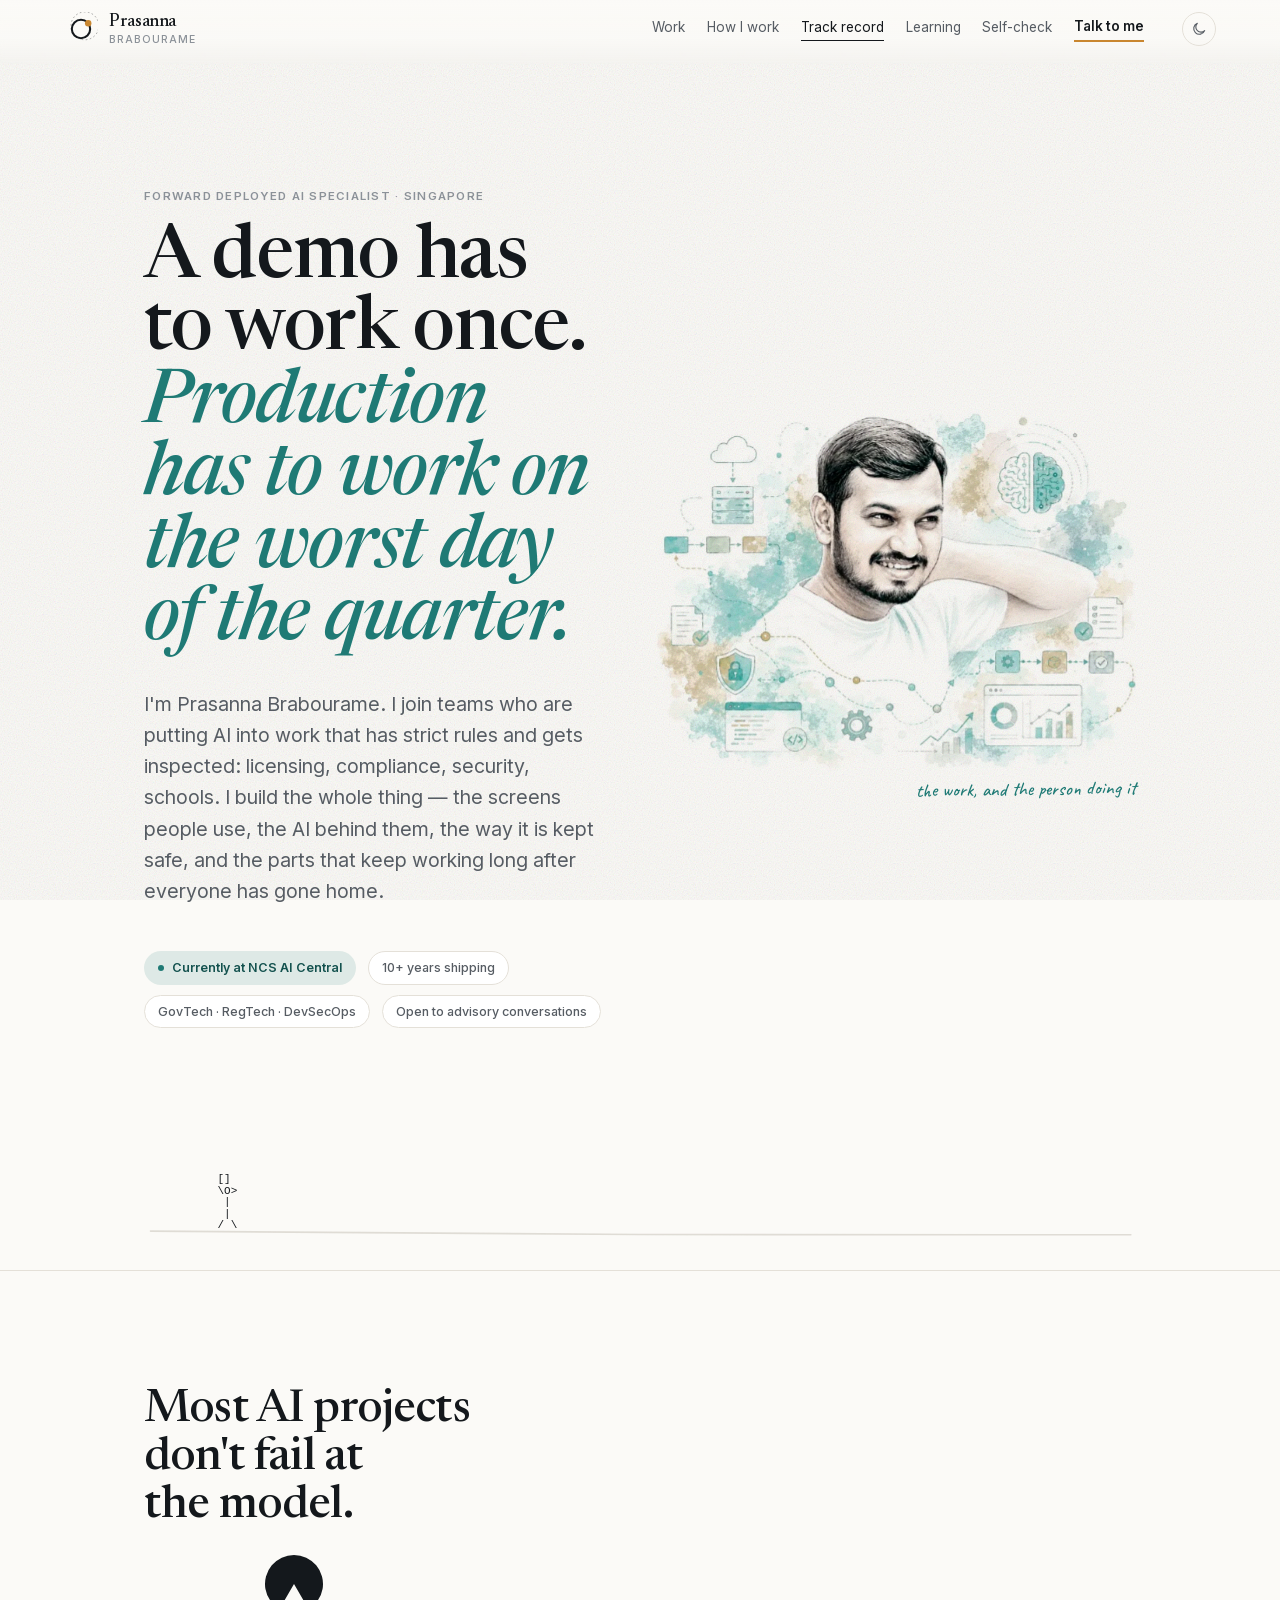
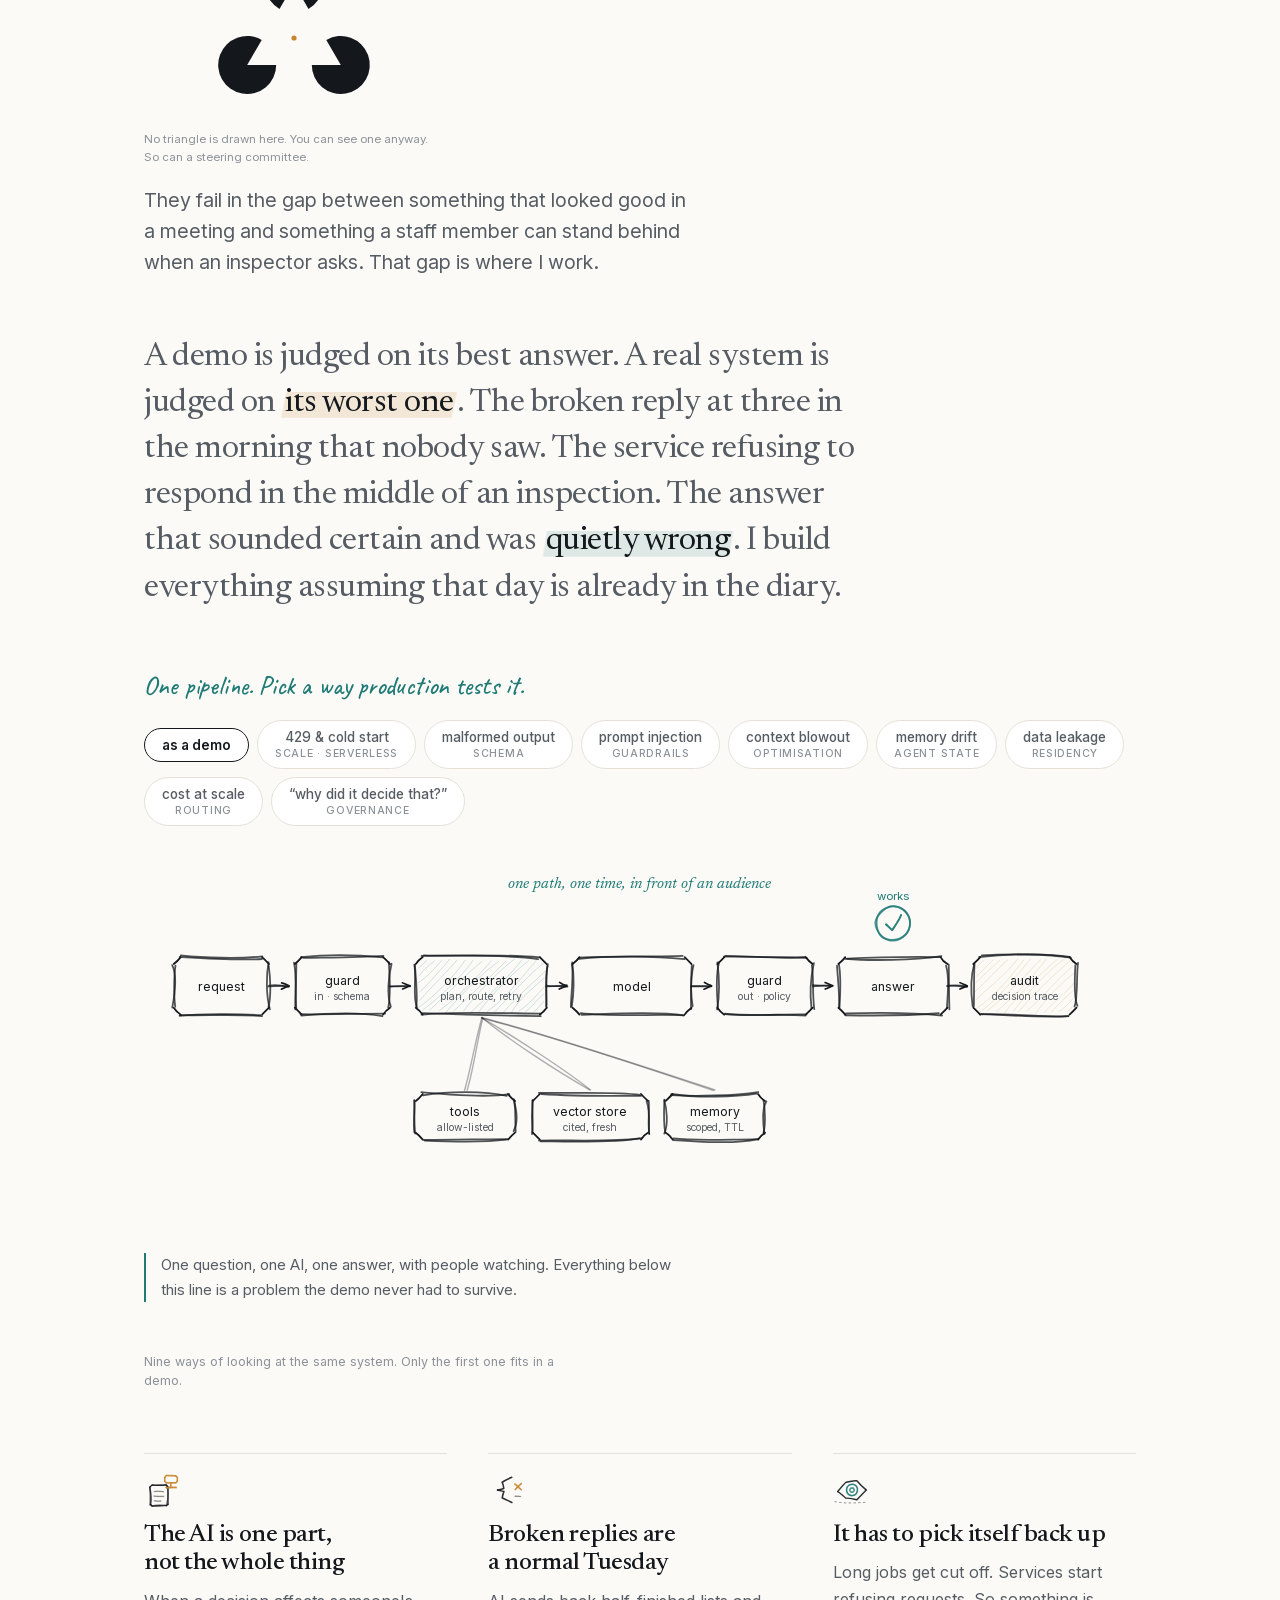
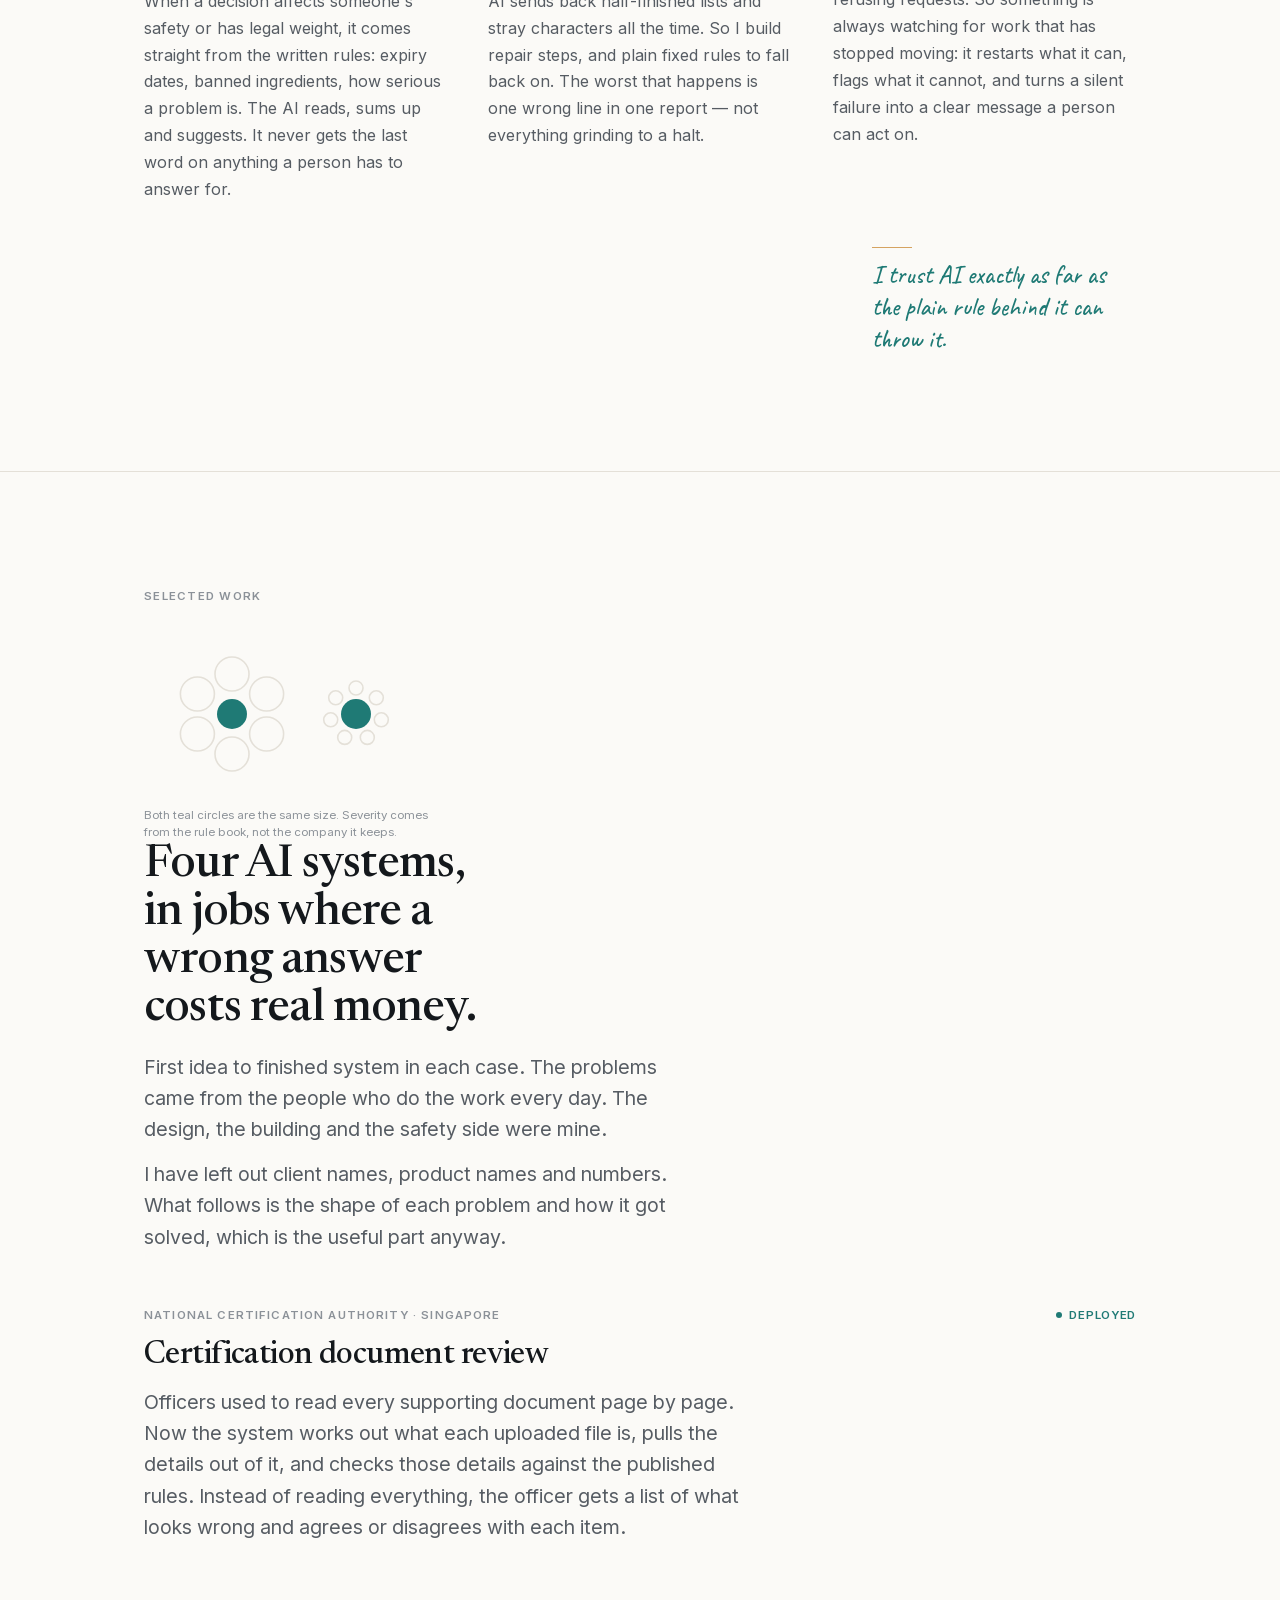
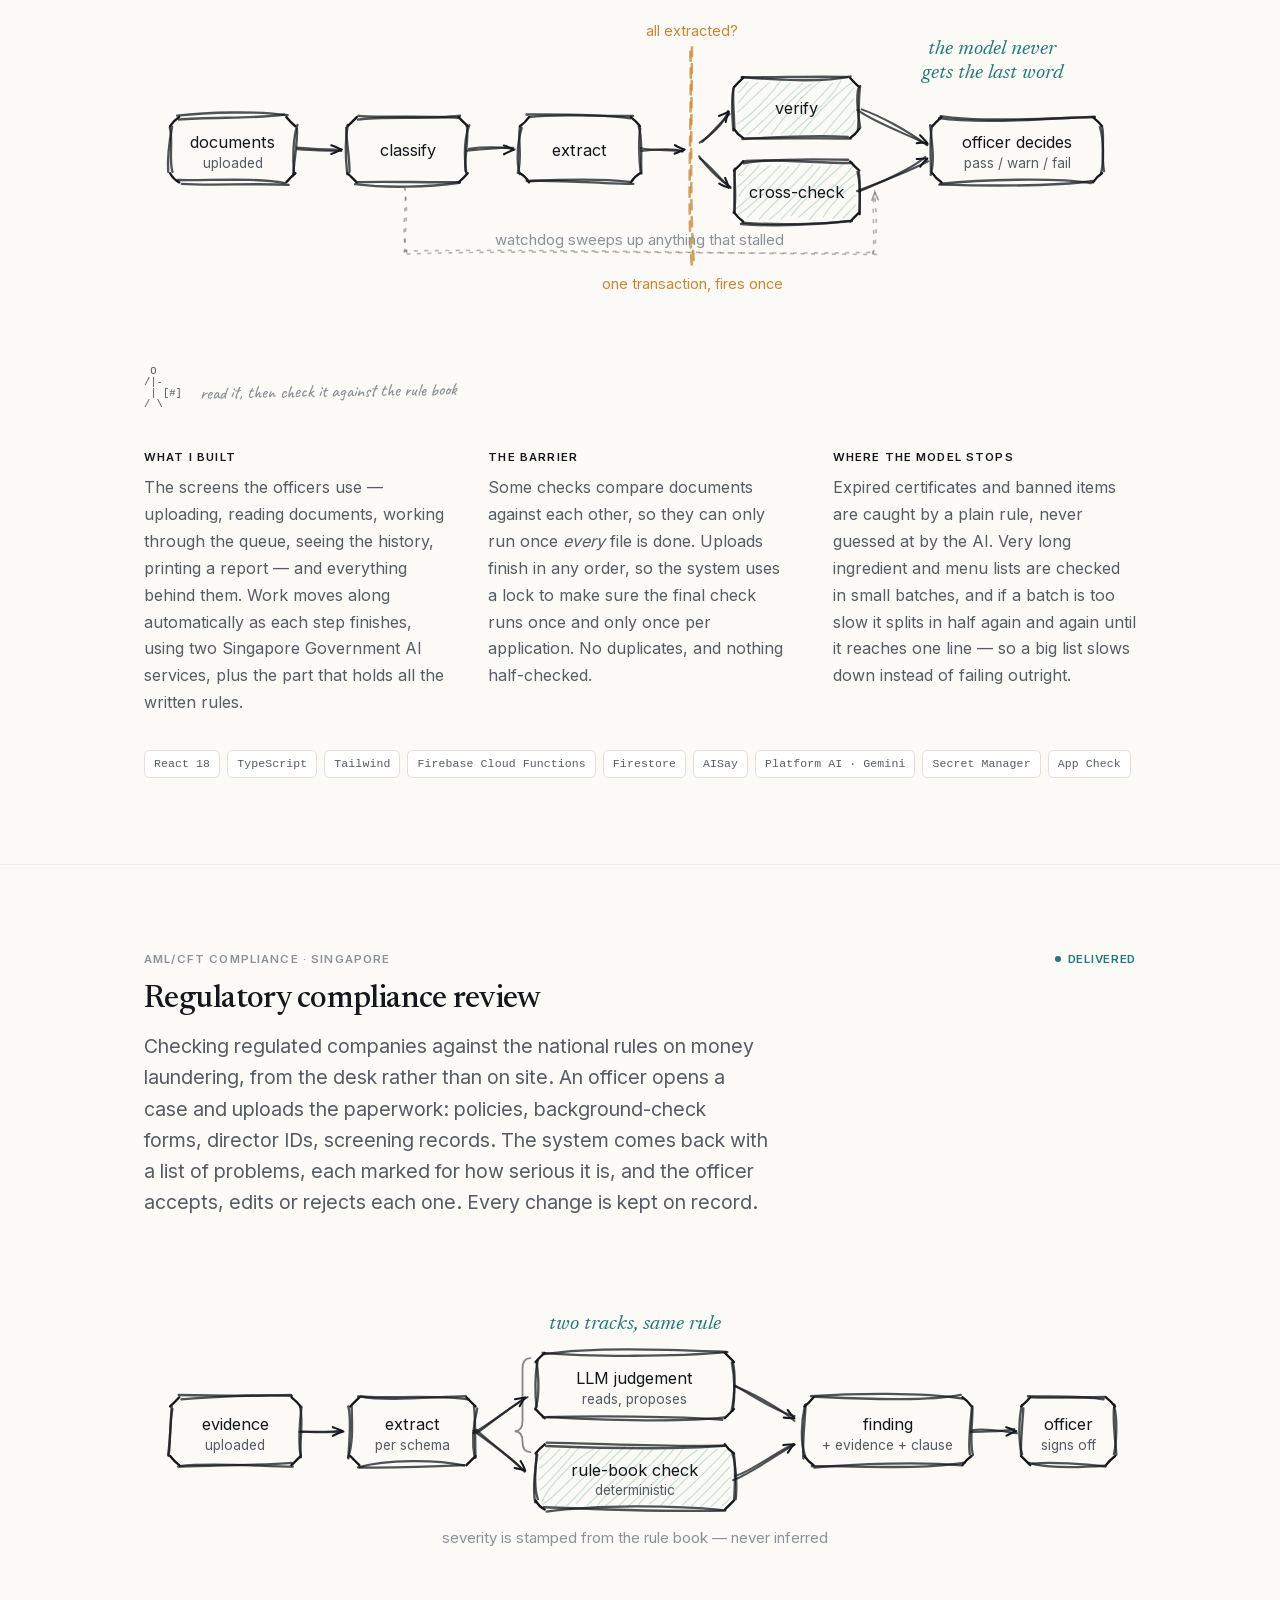
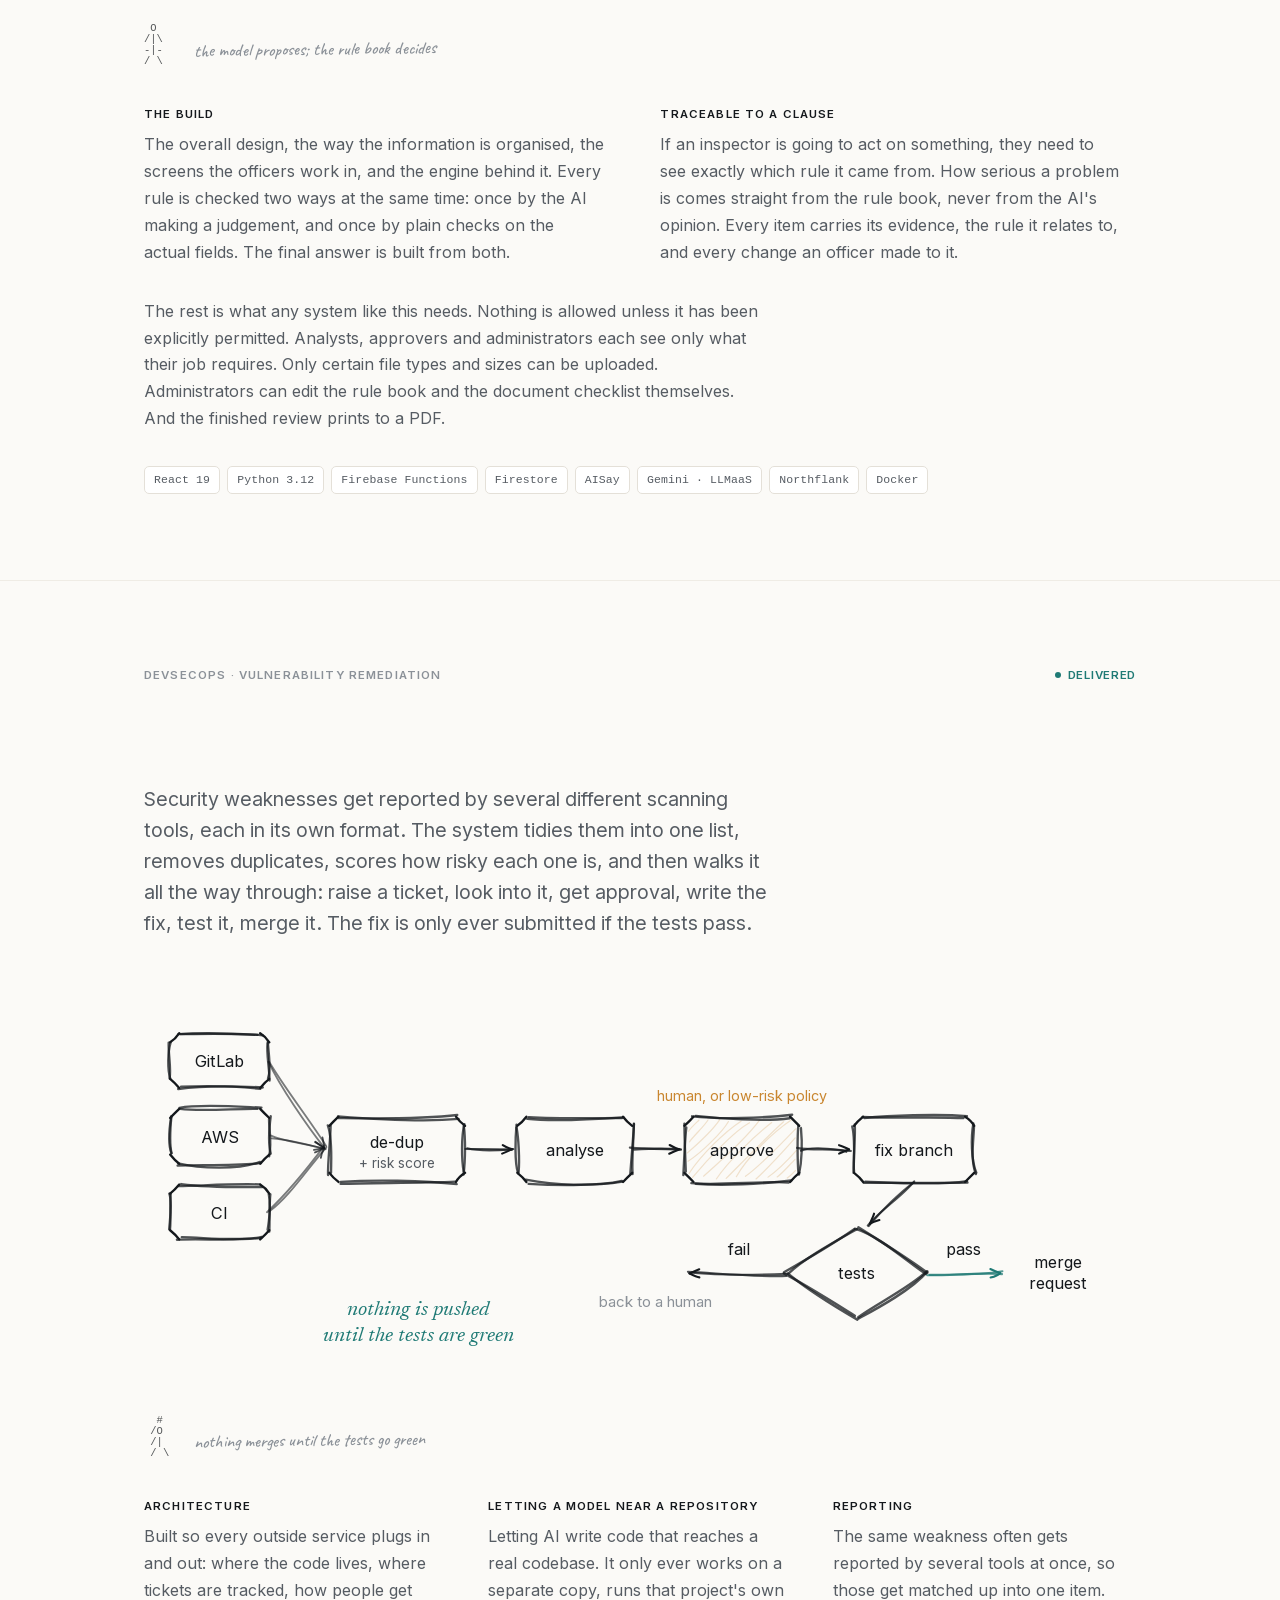
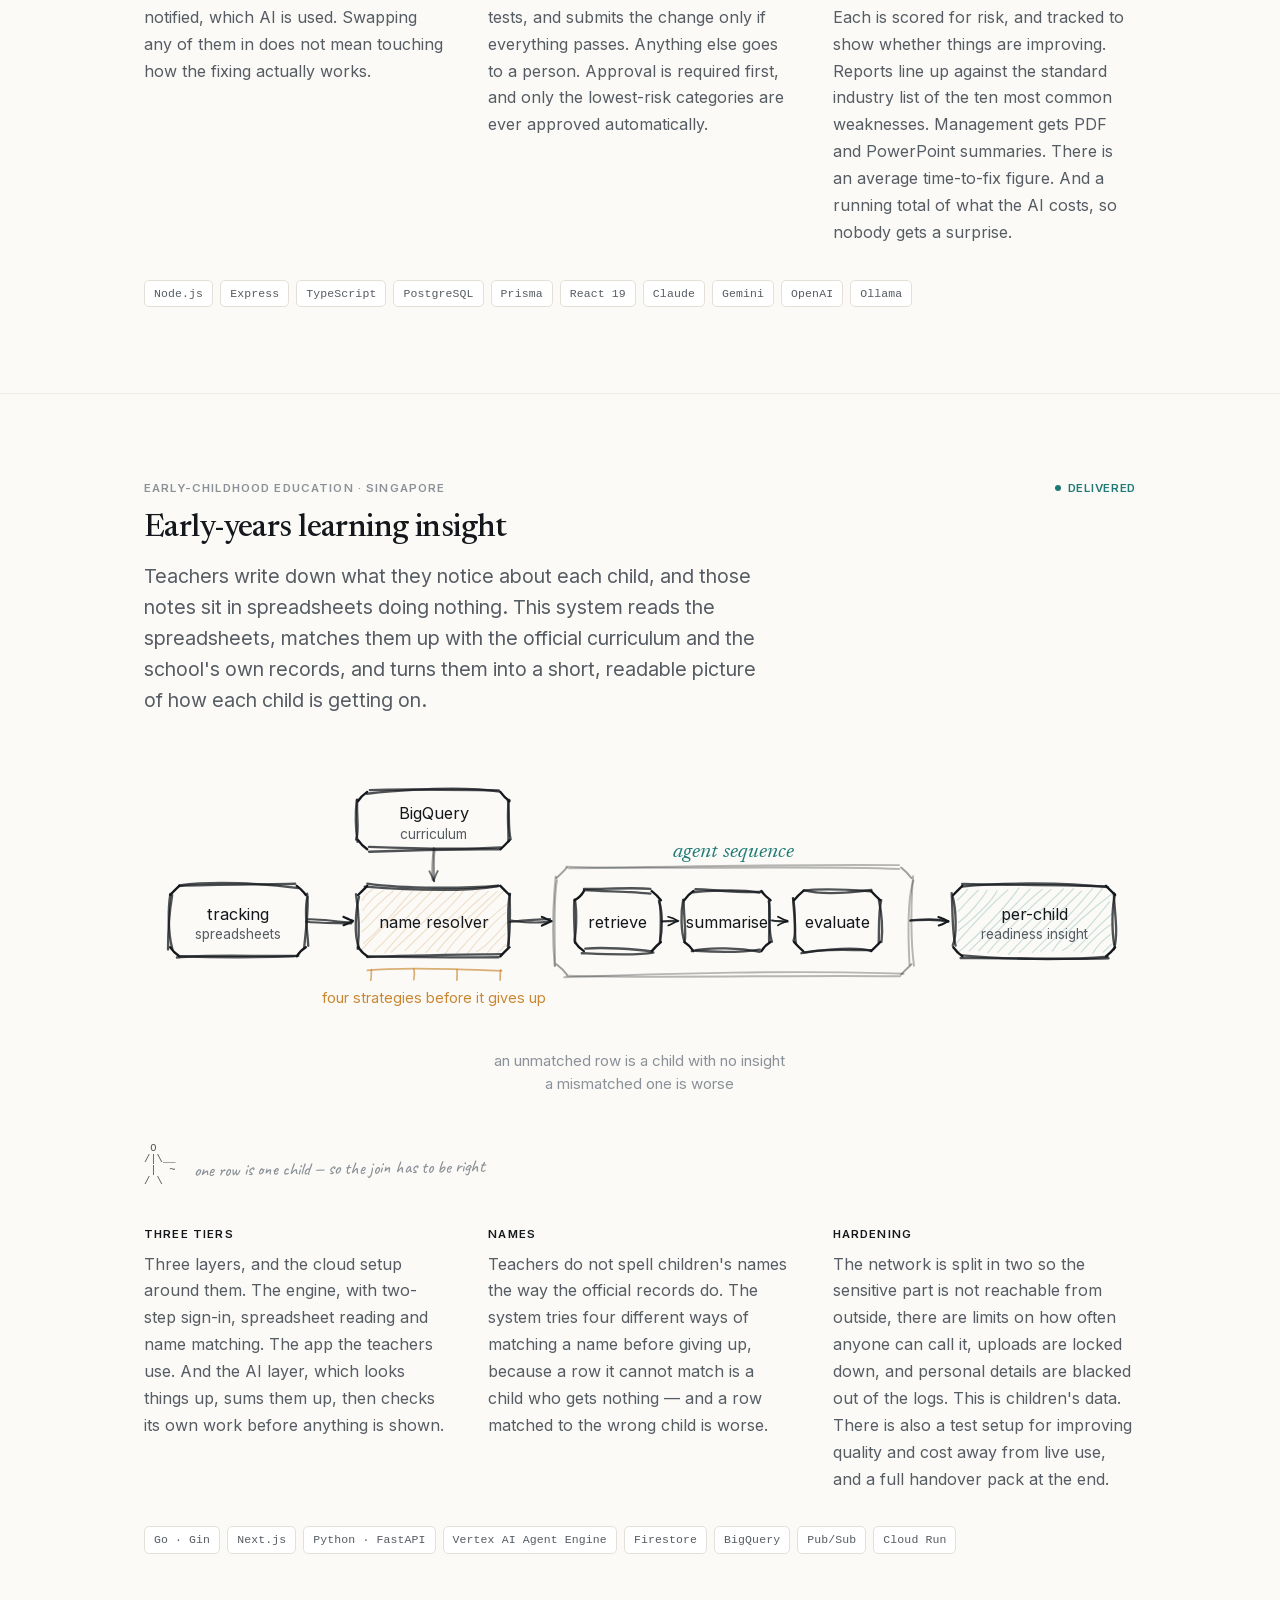
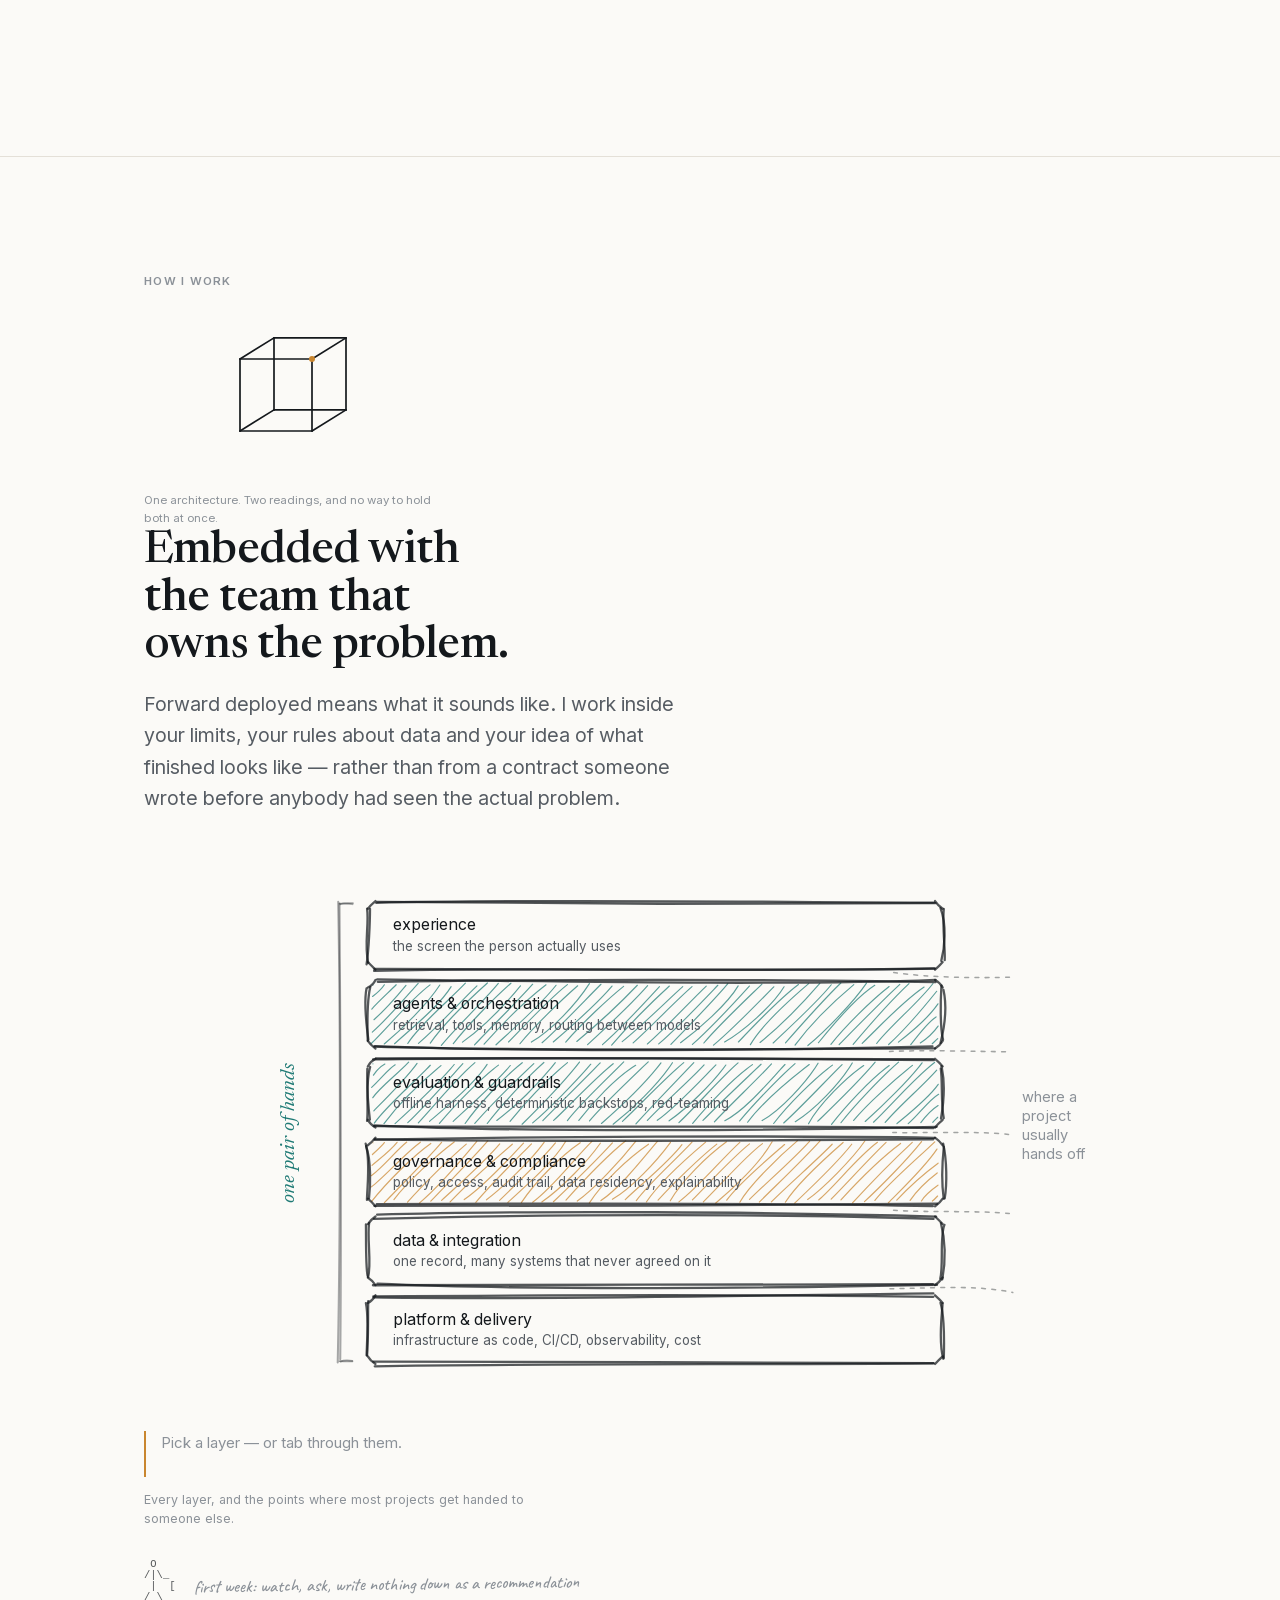
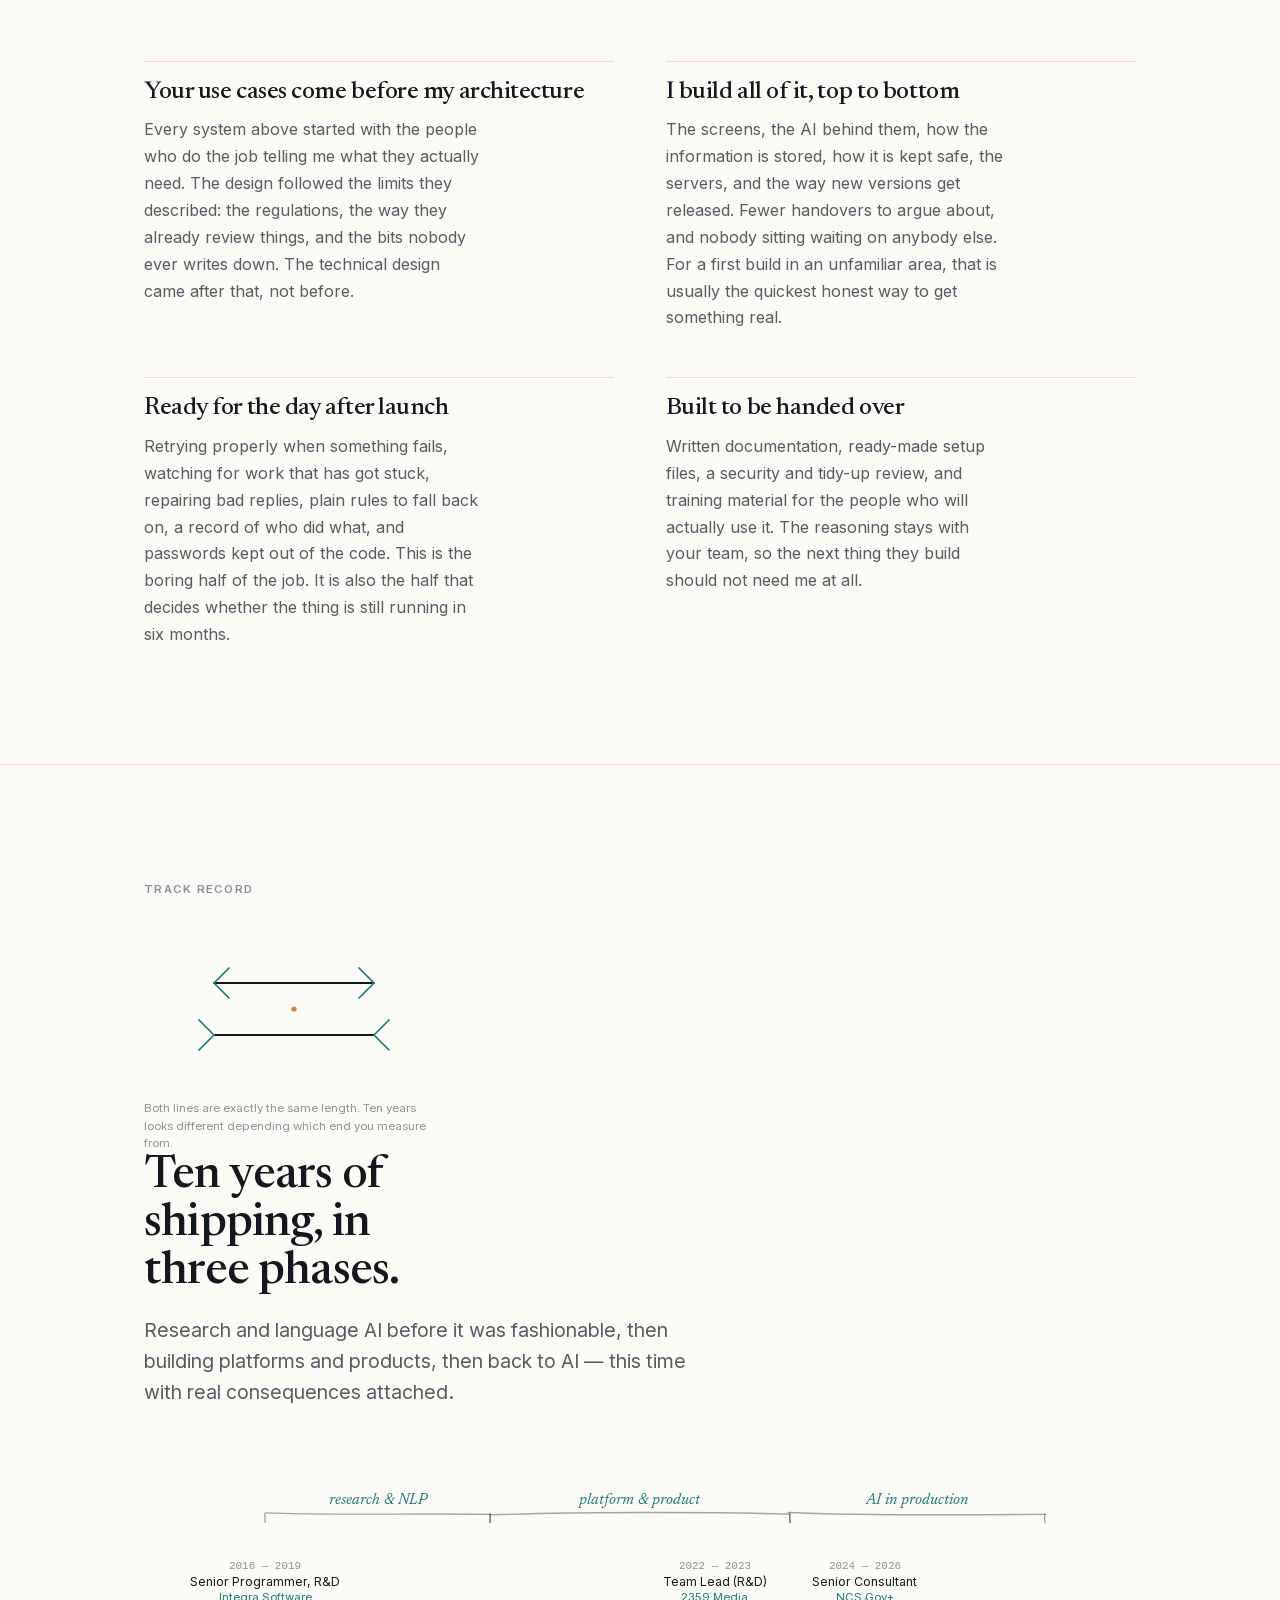
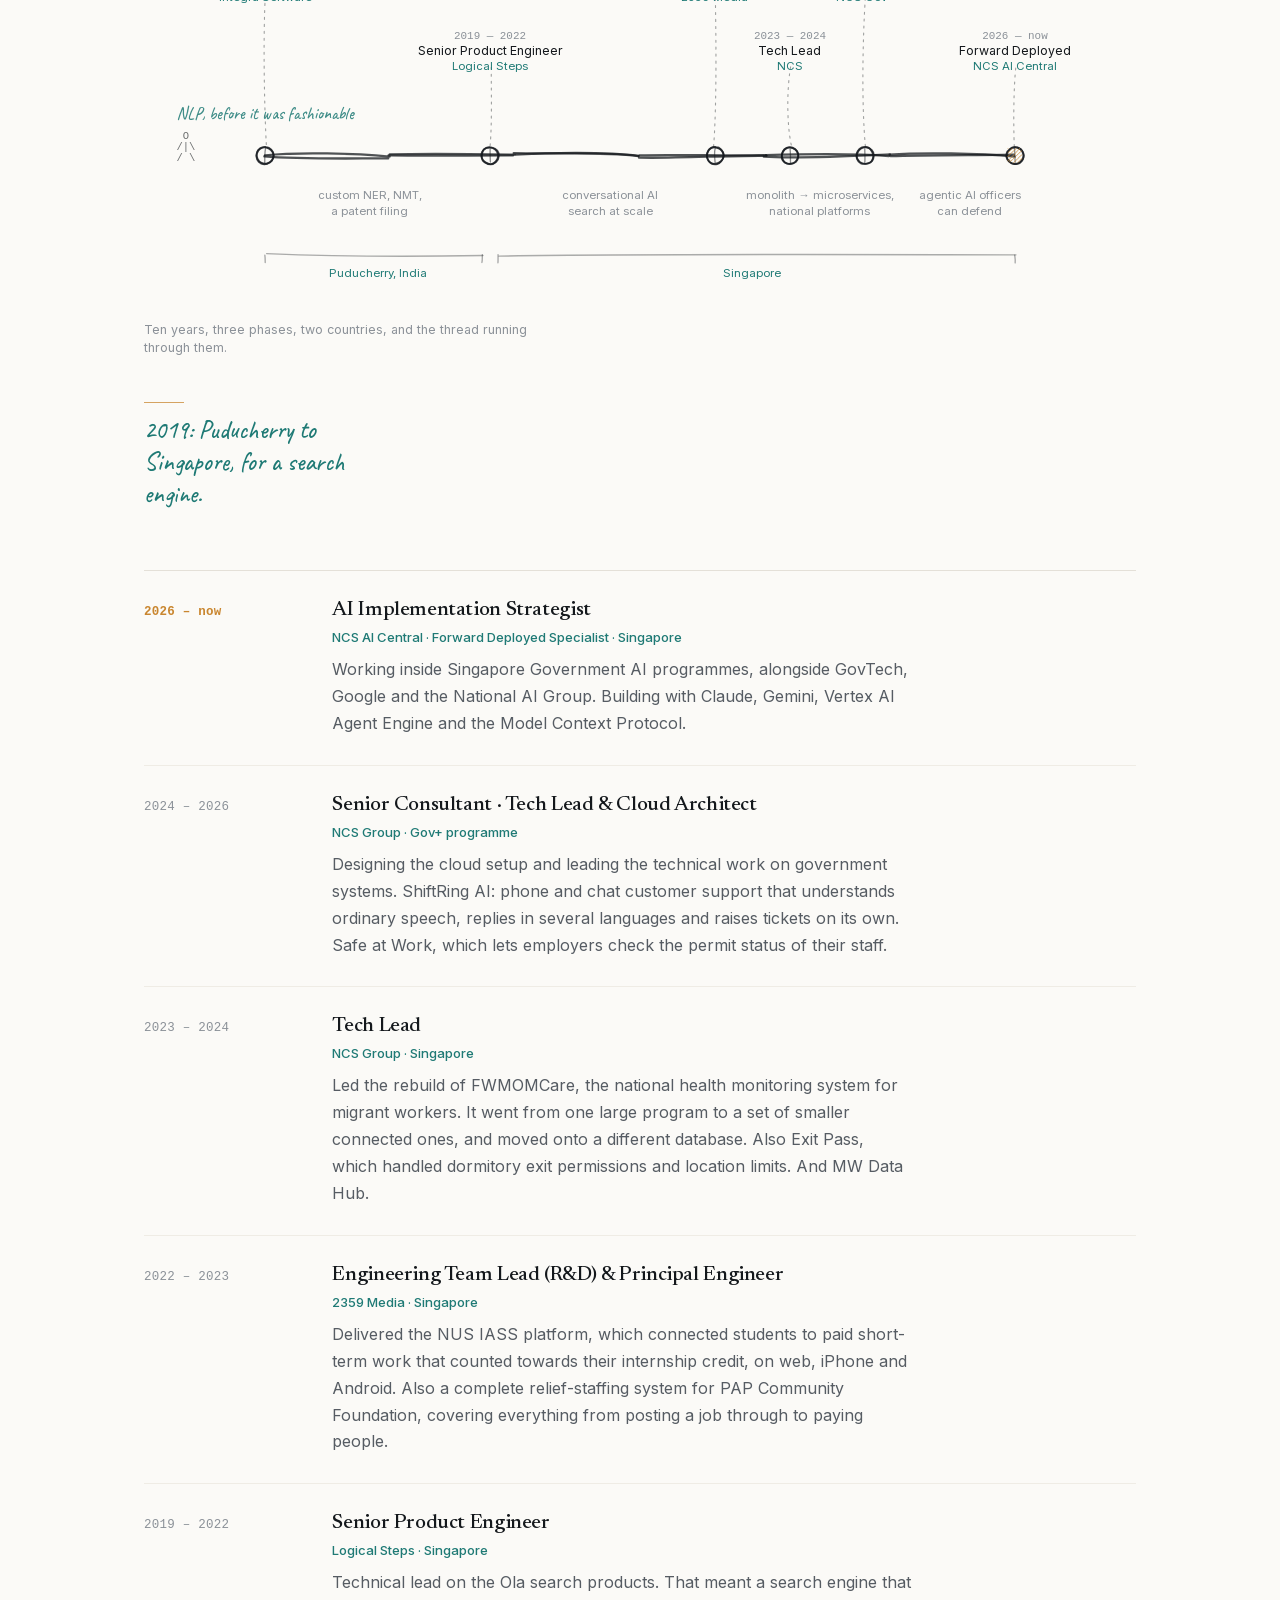
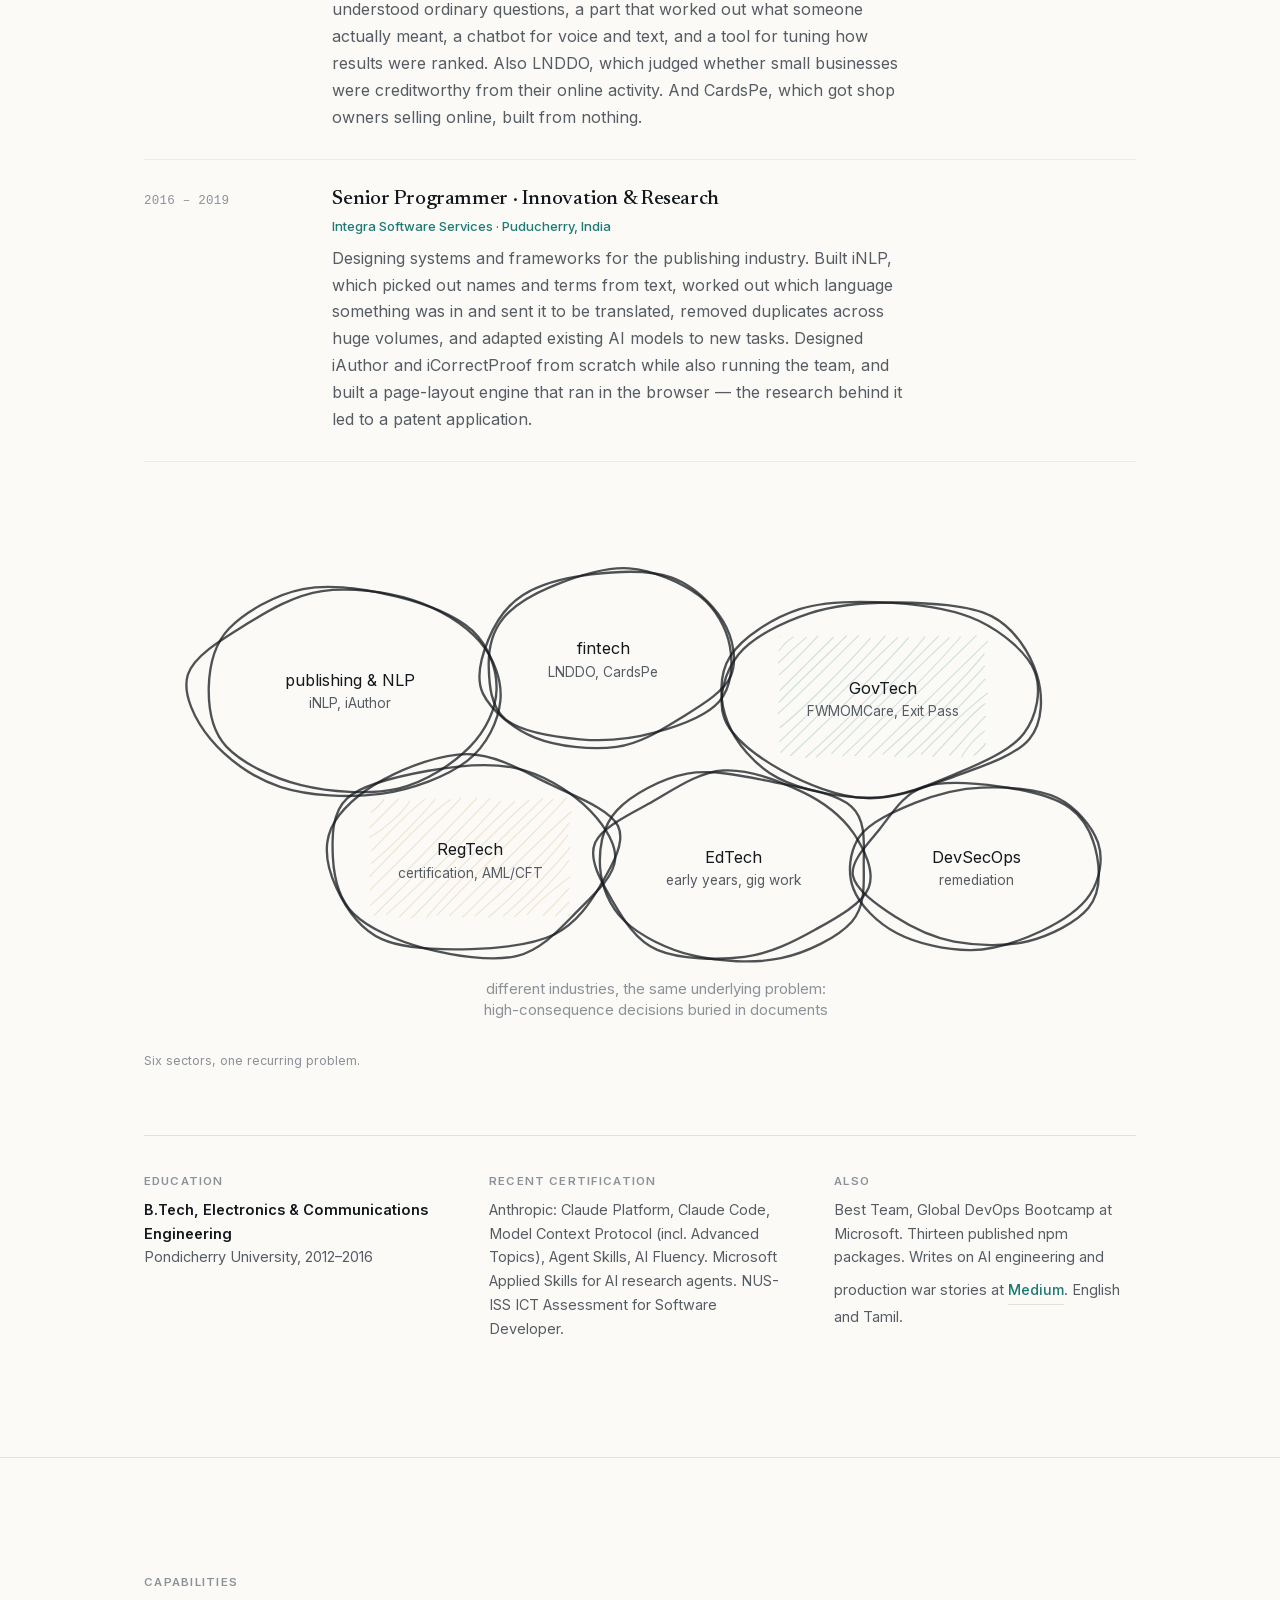
==== commit 23f815c8: "Rebuild docs/ with the November certification figures" ====
--- a/docs/index.html
+++ b/docs/index.html
@@ -1533,11 +1533,11 @@
     <div class="creds">
       <div class="cred reveal">
         <h4>Google Cloud</h4>
-        <p><b>Diamond League · 28,077 points</b><br>
-        Two certifications this autumn. <b>Professional Cloud Architect</b> on 26 September,
-        which is the hard one, and <b>Generative AI Leader</b> on 9 September. Alongside
-        them, 26 skill badges this year, the most recent being the <b>Gemini Enterprise
-        Forward Deployed Engineer</b> bootcamp on 8 October. Those cover the Agent Development Kit from end to end: building agents, putting them live, then
+        <p><b>30,131 points · Gold League</b><br>
+        Three certifications this autumn. <b>Professional Agentic Architect</b> on
+        21 November, <b>Professional Cloud Architect</b> on 26 September, which is the
+        hard one, and <b>Generative AI Leader</b> on 9 September. Alongside them,
+        27 skill badges this year. Those cover the Agent Development Kit from end to end: building agents, putting them live, then
         measuring and improving them. Also running several agents together on one job.
         Gemini Enterprise, from a first application through to governing what its agents
         may reach. And the groundwork underneath: Vertex AI Search and its data, serverless
@@ -1554,7 +1554,9 @@
       </div>
       <div class="cred reveal">
         <h4>Verified badges</h4>
-        <p>39 on Credly across <b>Google Cloud</b>, <b>AWS</b> and <b>IBM</b>, going back to 2018.
+        <p>42 on Credly across <b>Google Cloud</b>, <b>Anthropic</b>, <b>AWS</b> and <b>IBM</b>,
+        going back to 2018. The Anthropic one is a Claude Code partner badge, earned
+        20 November.
         Elsewhere: Microsoft Applied Skills for AI research agents, NUS-ISS ICT Assessment for
         Software Developer, AWS Cloud Practitioner Essentials, Machine Learning (Stanford),
         IBM Certified Data Architect – Big Data.<br>
@@ -1696,7 +1698,7 @@
         <a href="mailto:prasanna18101994@gmail.com">Email</a>
       </span>
     </div>
-    <p class="built">Last updated <time datetime="2026-10-21">21 Oct 2026</time>  &middot;  <a class="rev" href="https://github.com/PrasannaBrabourame/PrasannaBrabourame/commit/149e821" rel="noopener">149e821</a></p>
+    <p class="built">Last updated <time datetime="2026-11-22">22 Nov 2026</time>  &middot;  <a class="rev" href="https://github.com/PrasannaBrabourame/PrasannaBrabourame/commit/b9ef723" rel="noopener">b9ef723</a></p>
   </div>
 </footer>
 
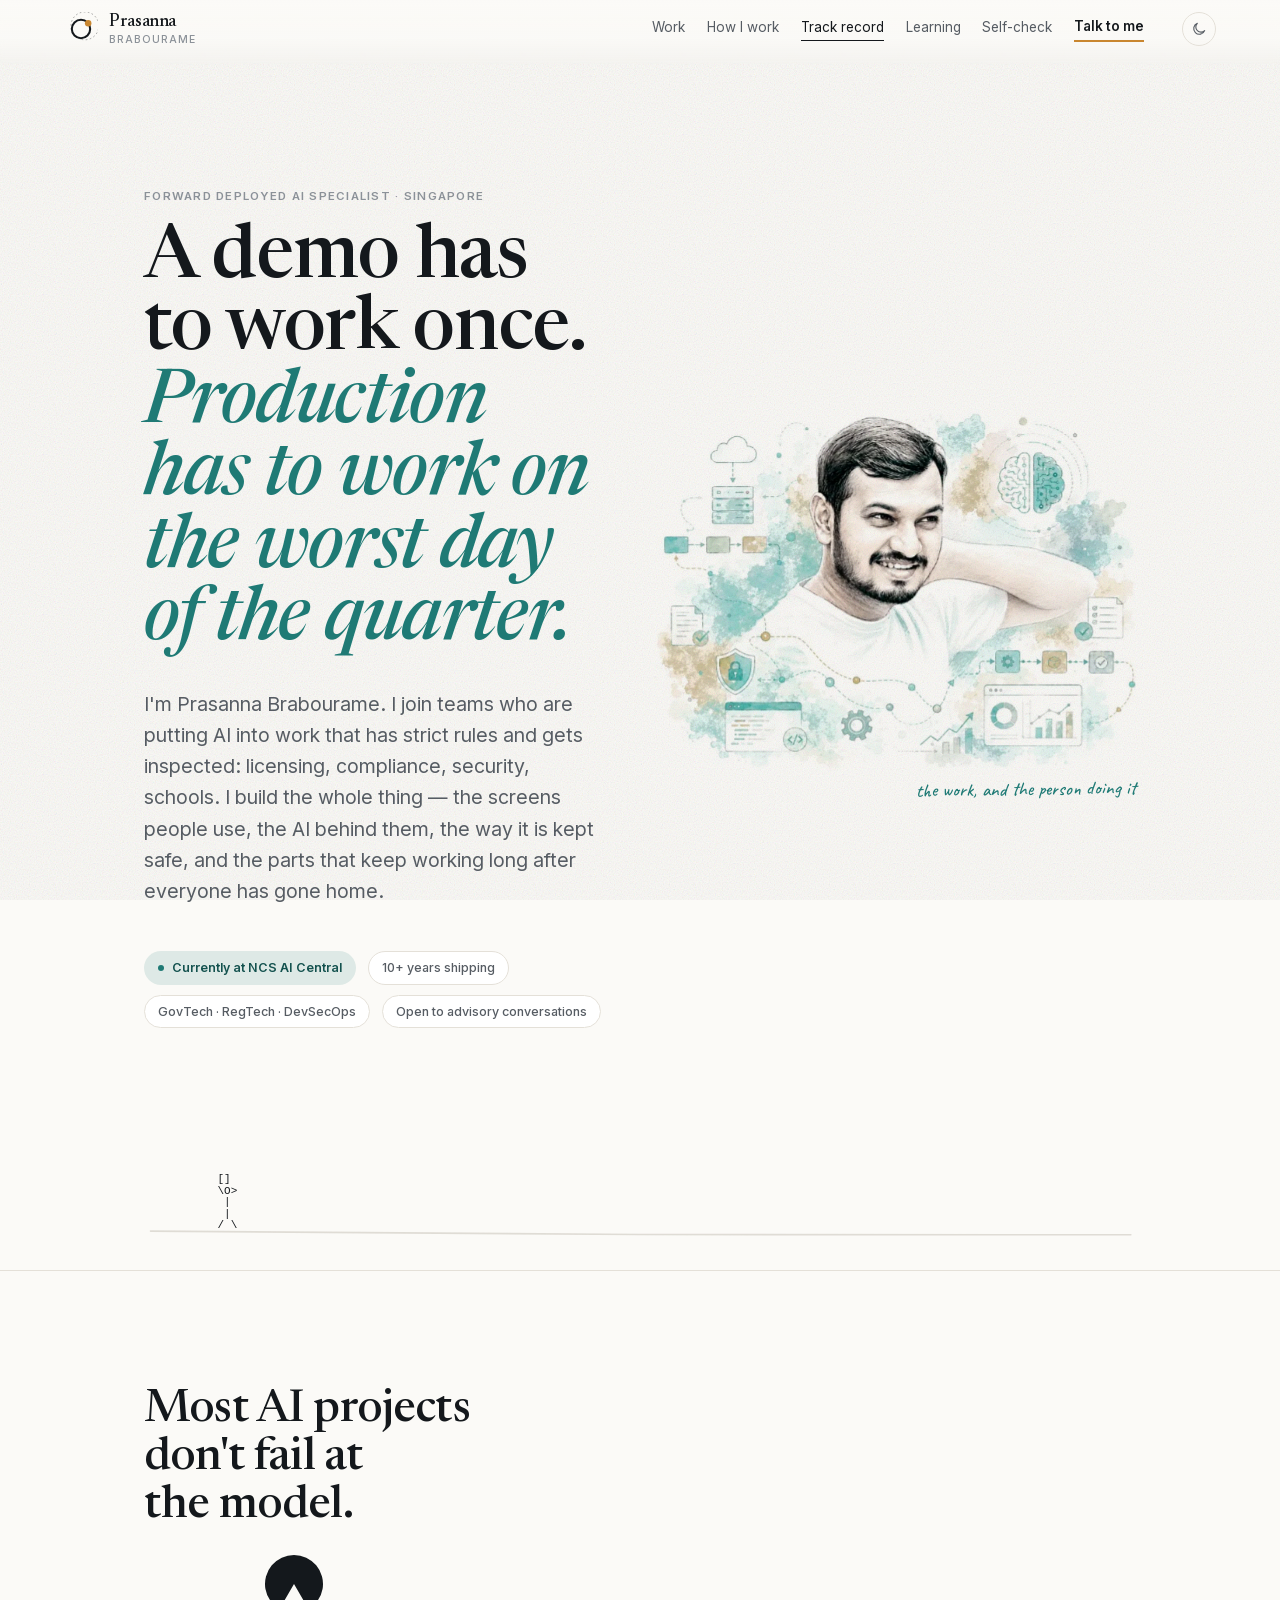
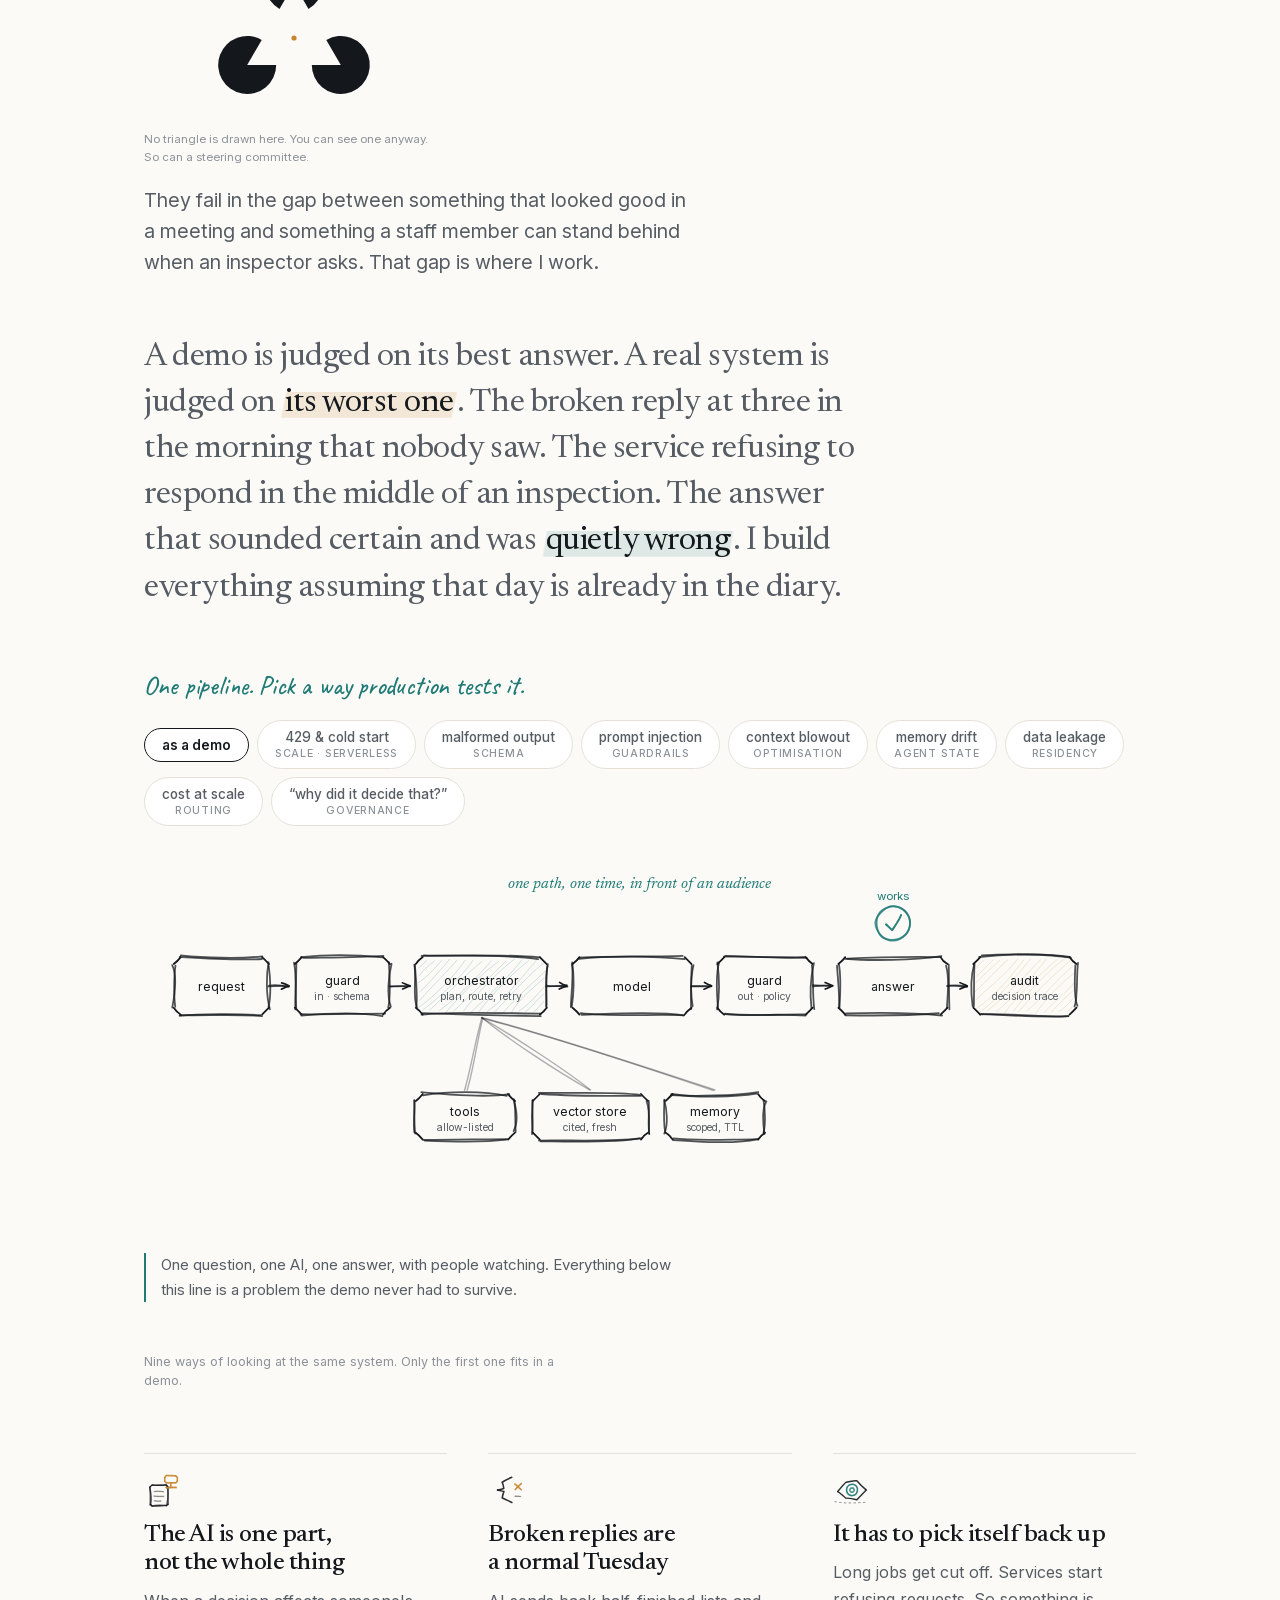
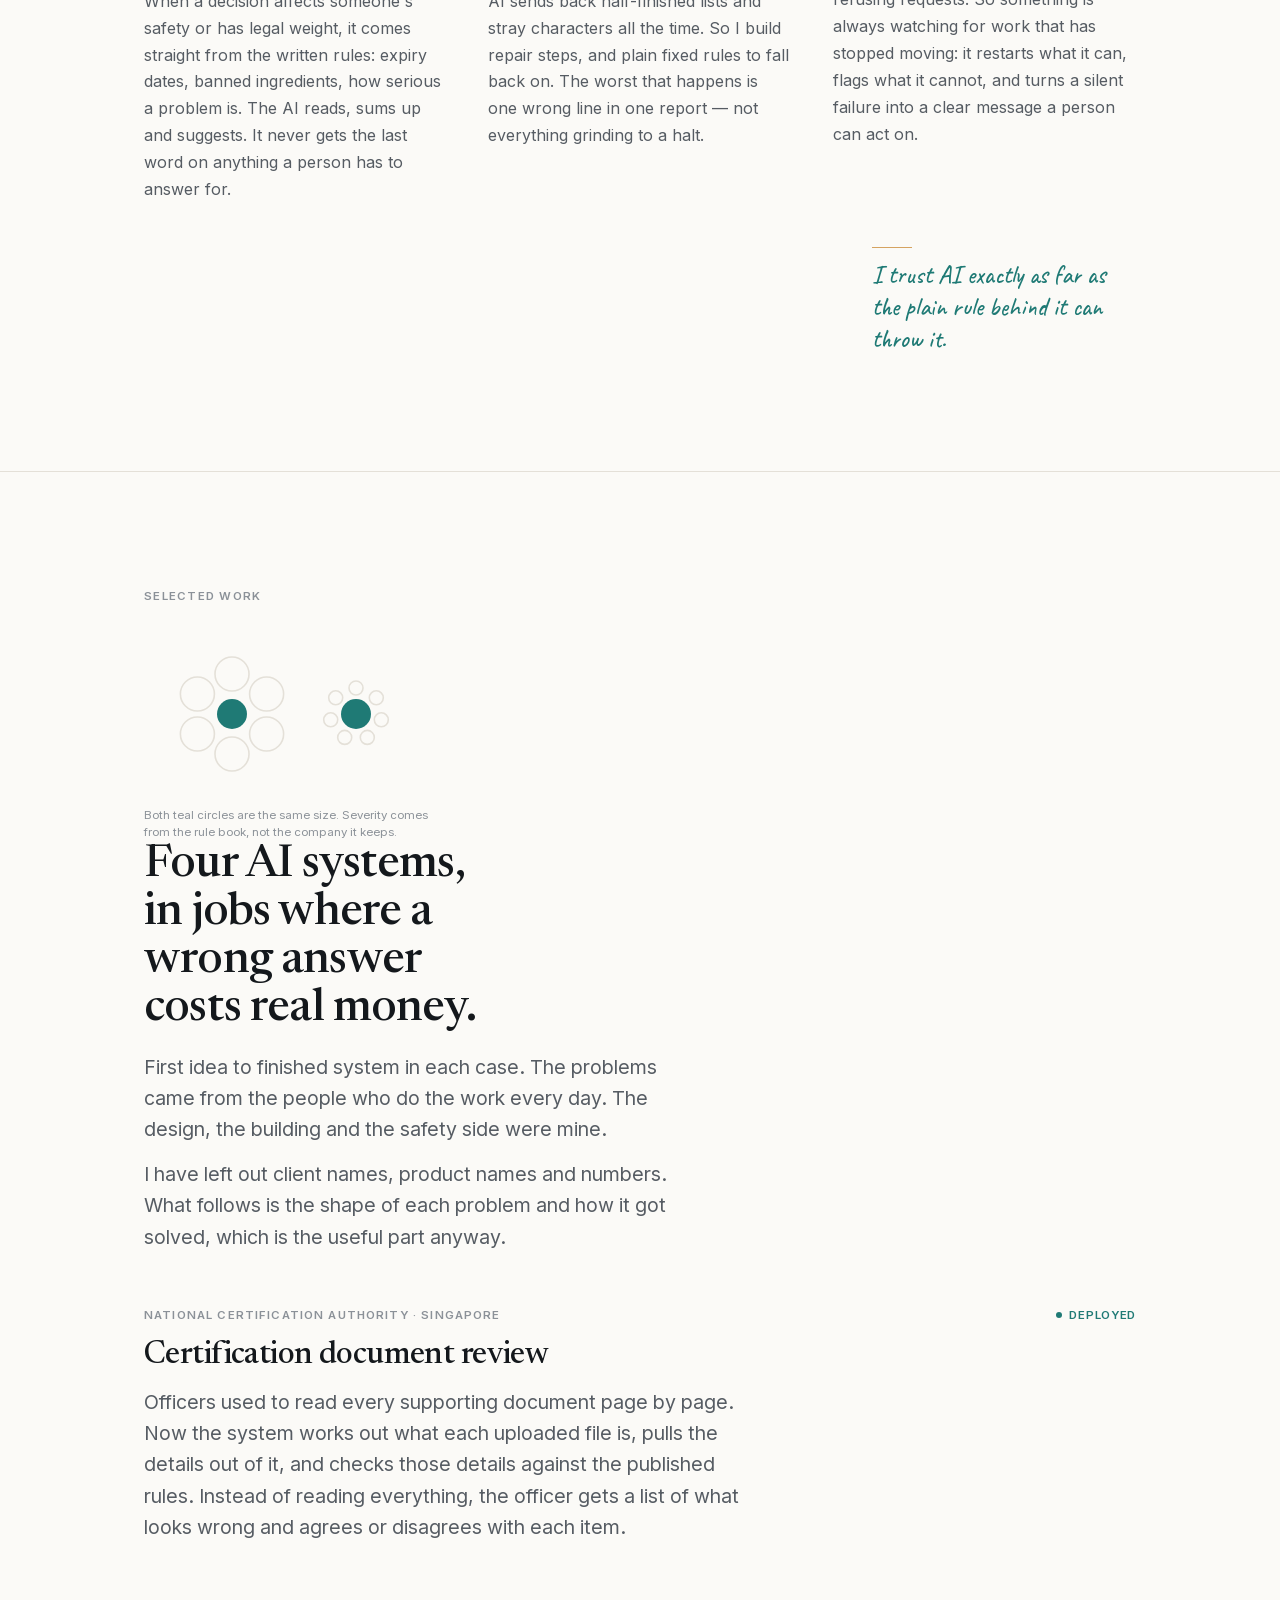
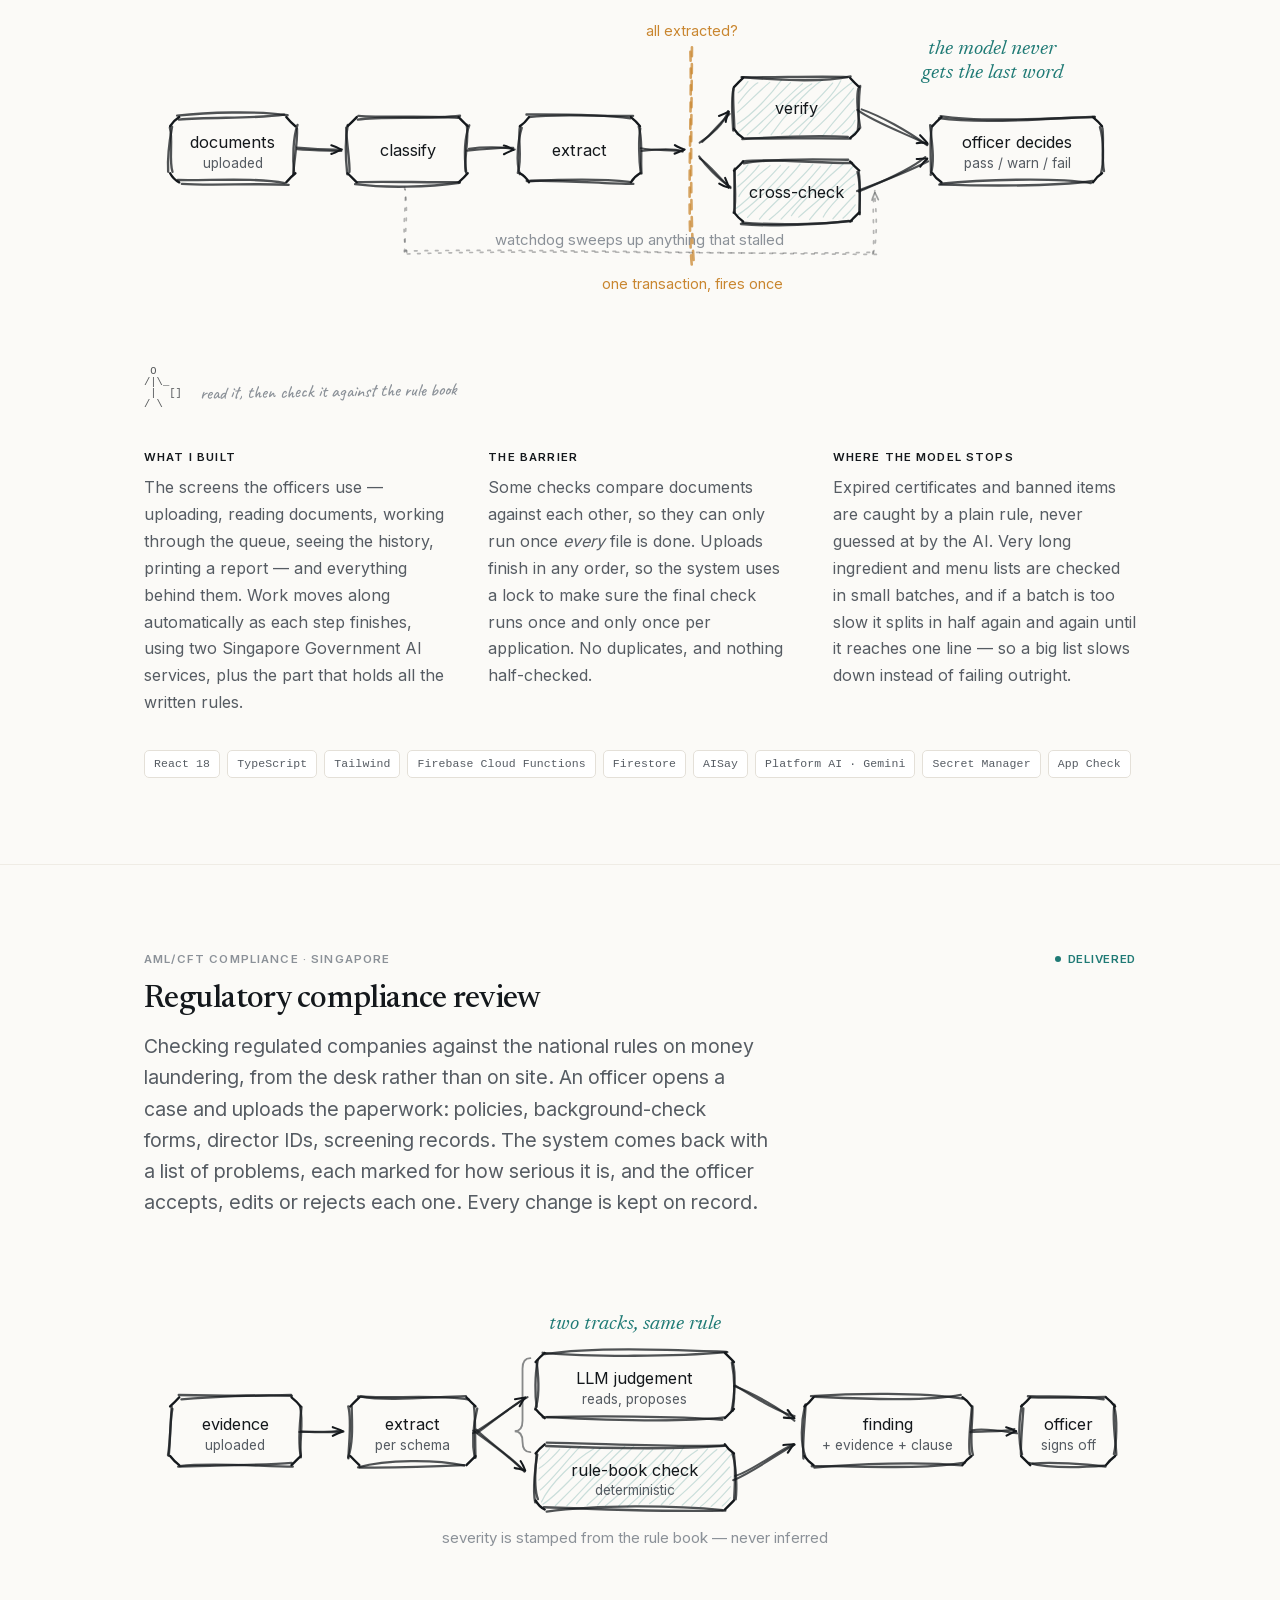
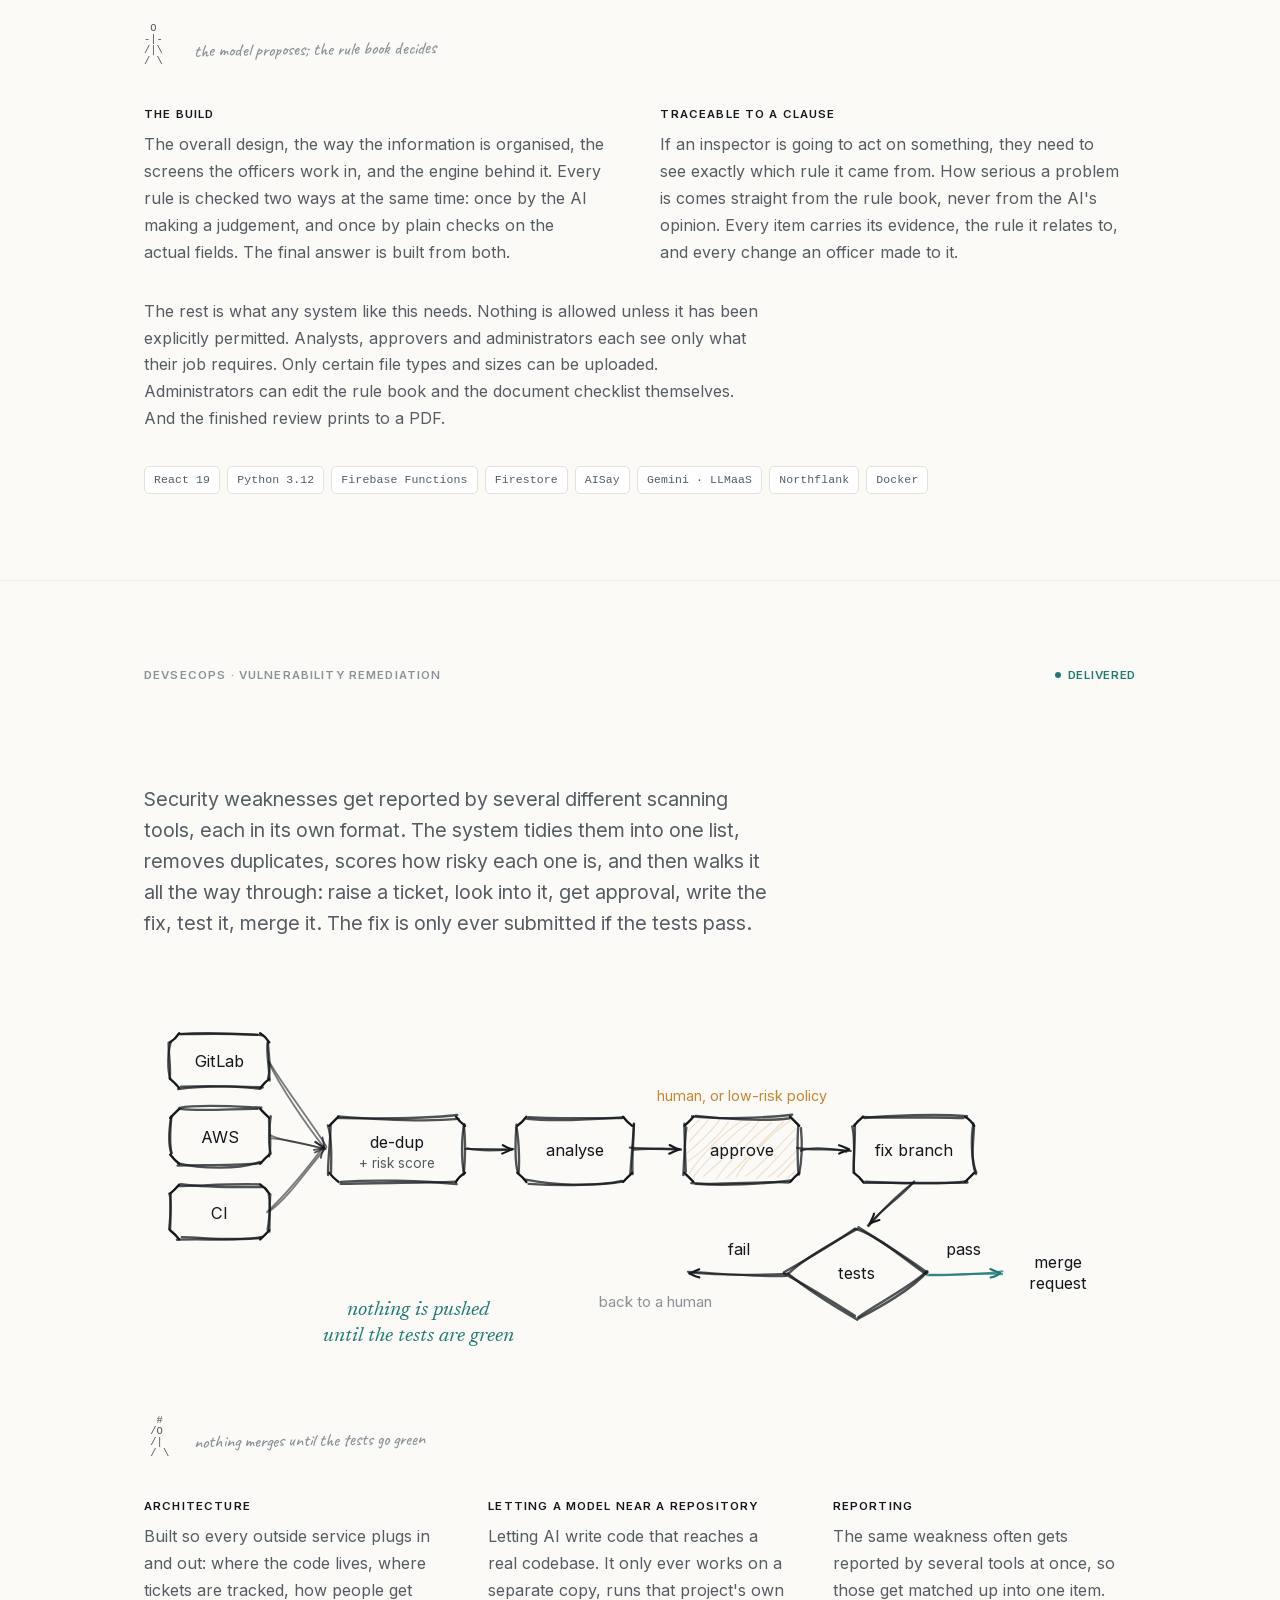
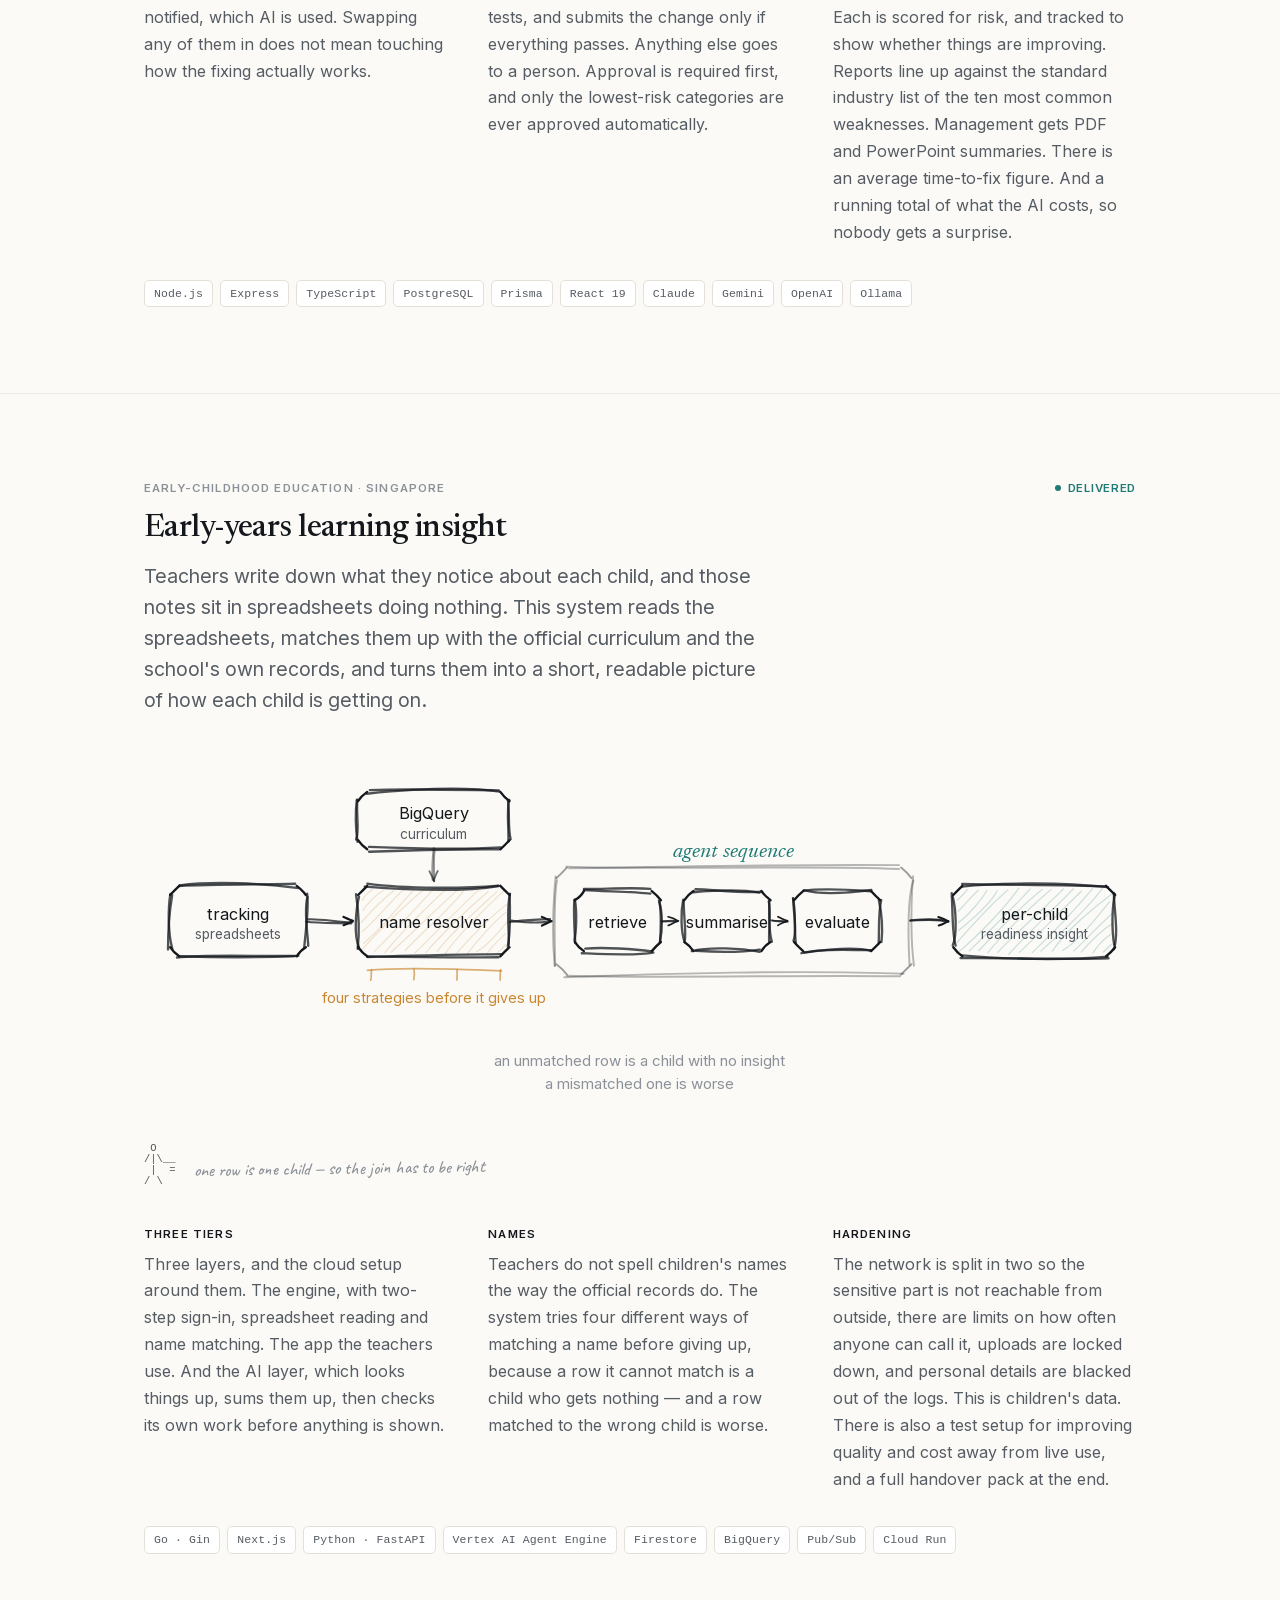
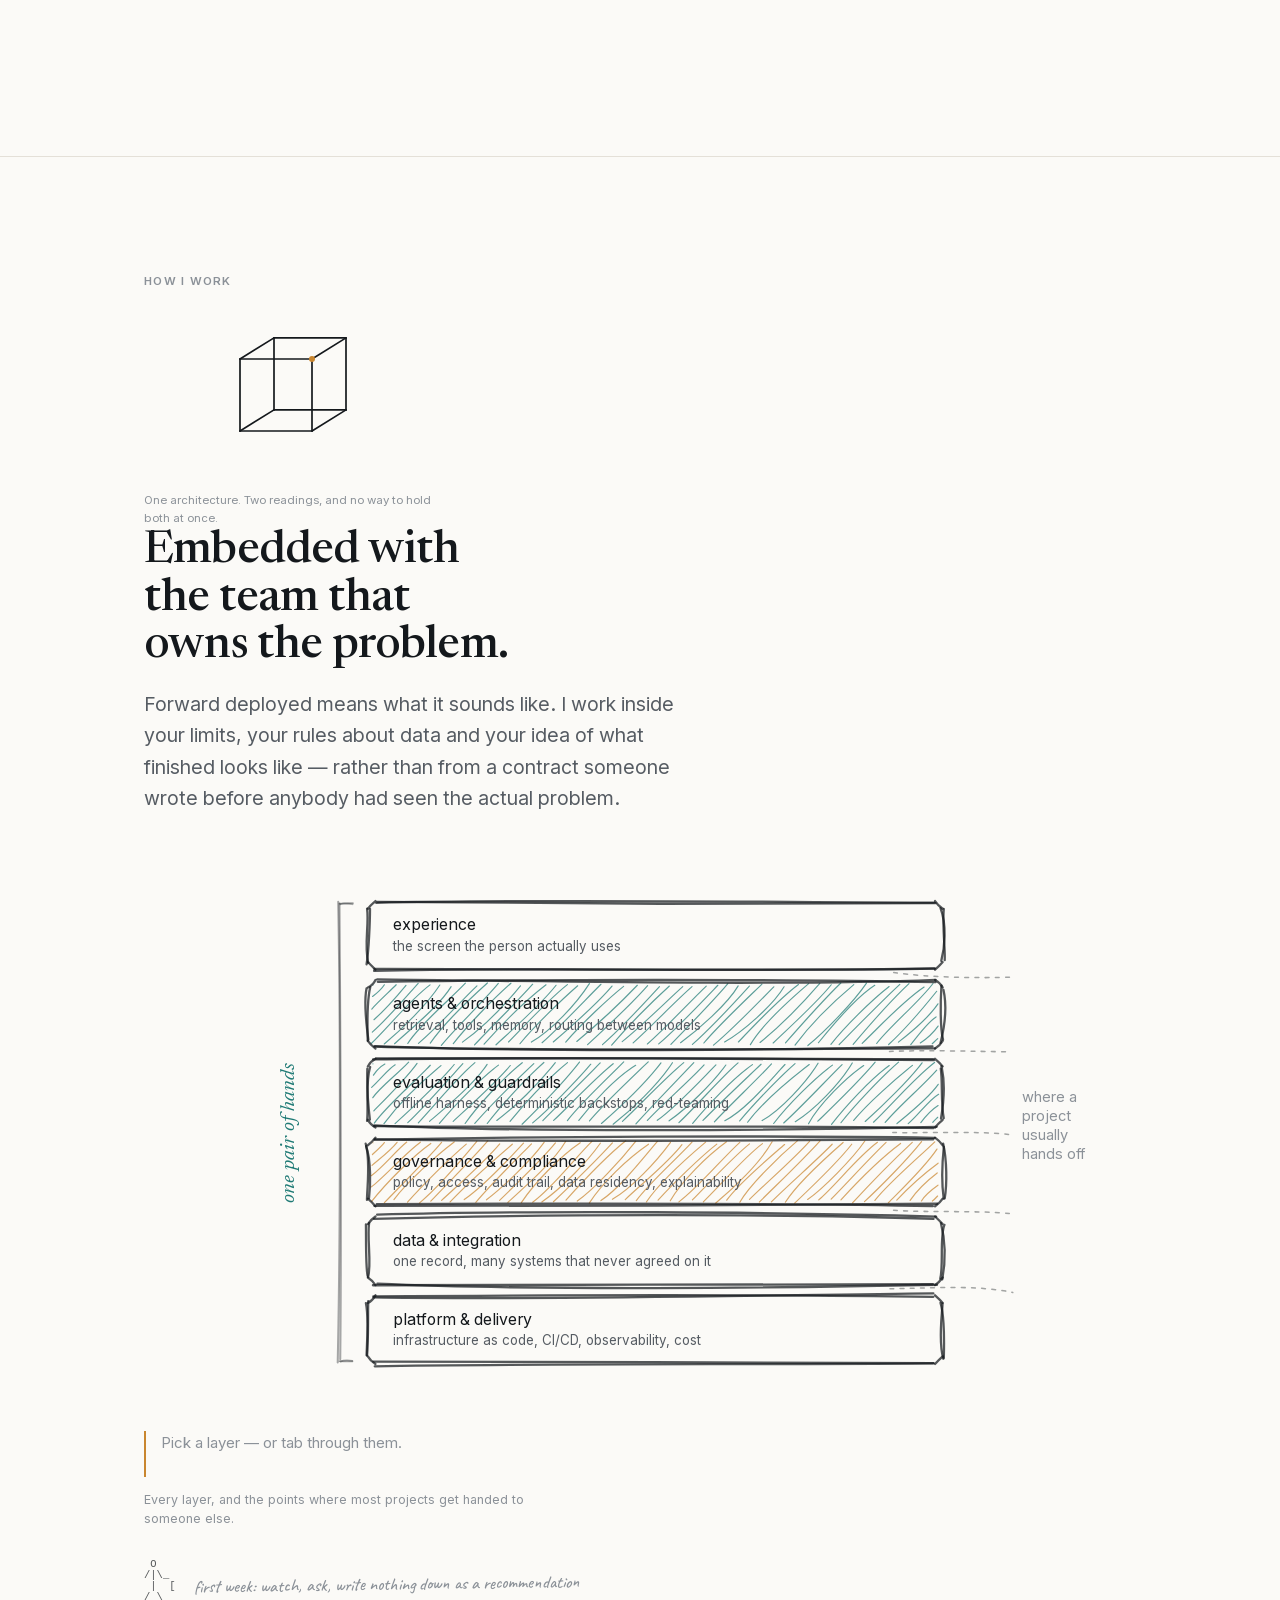
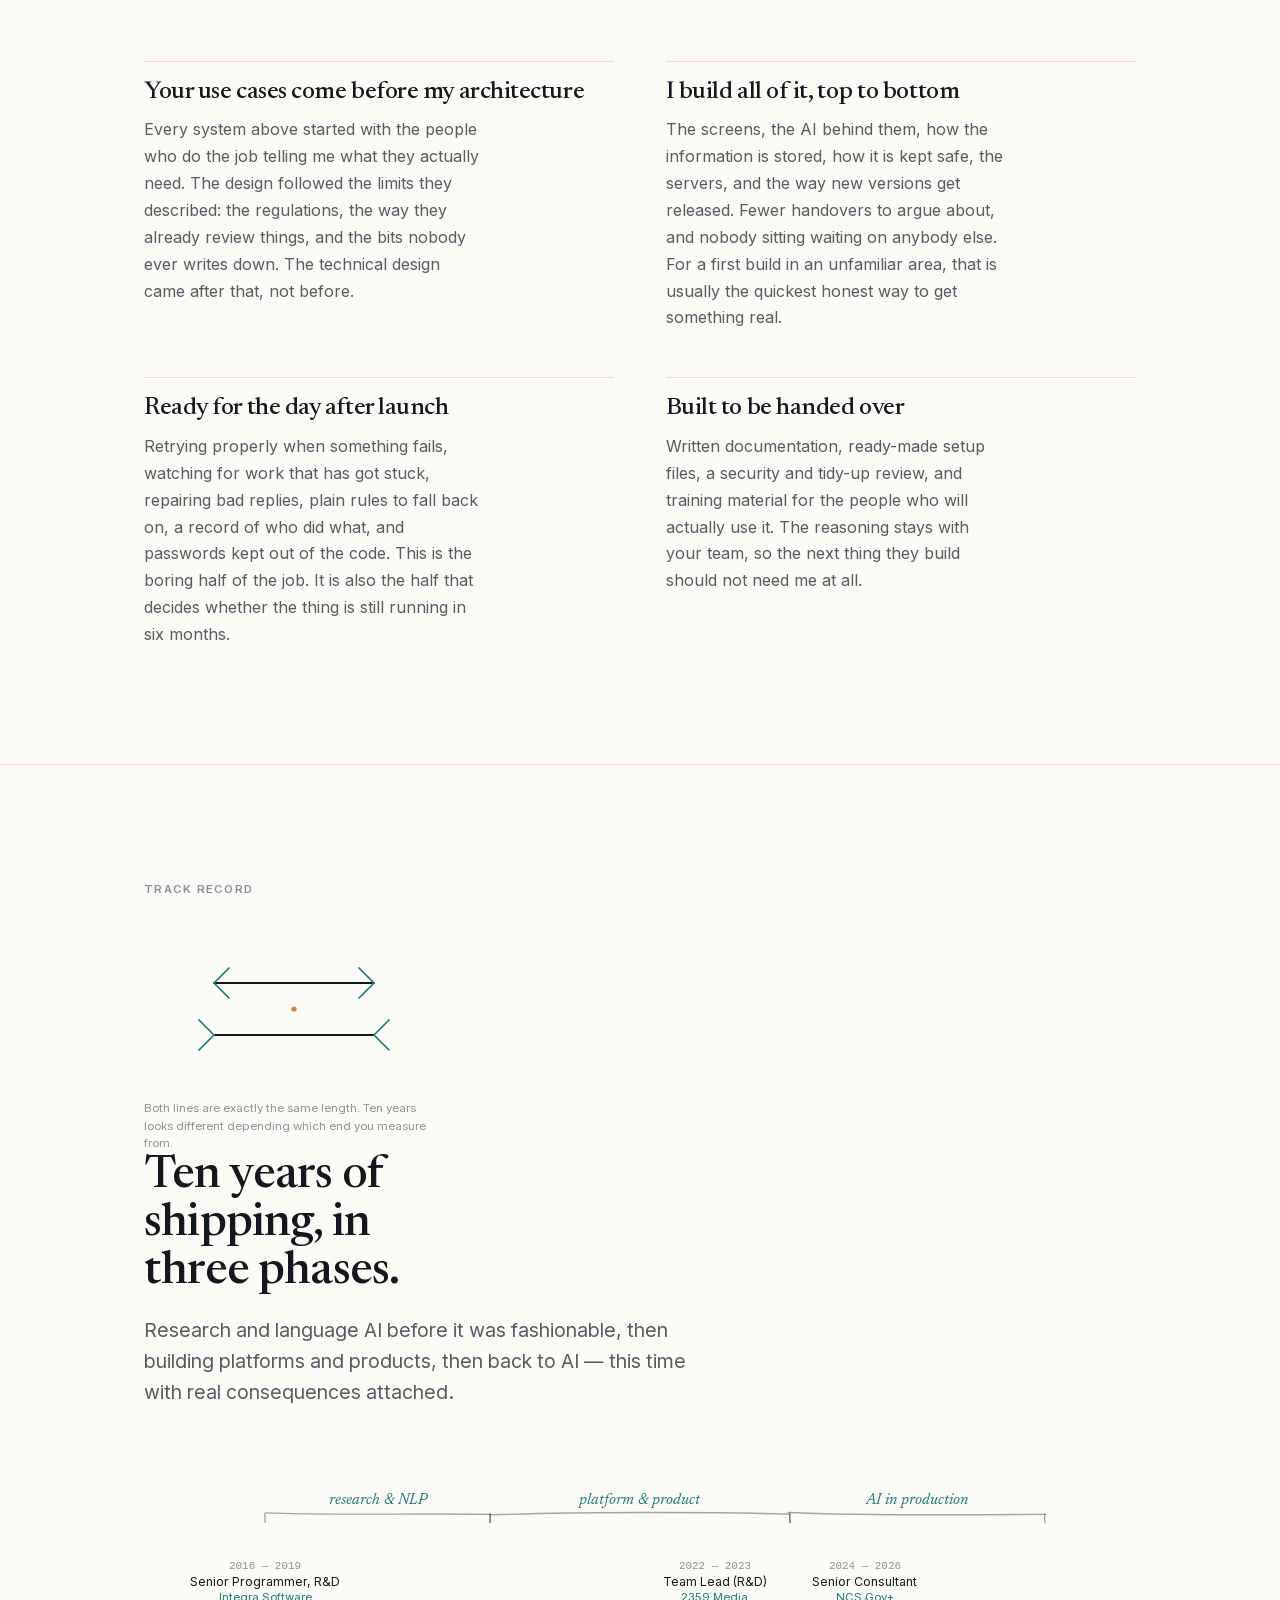
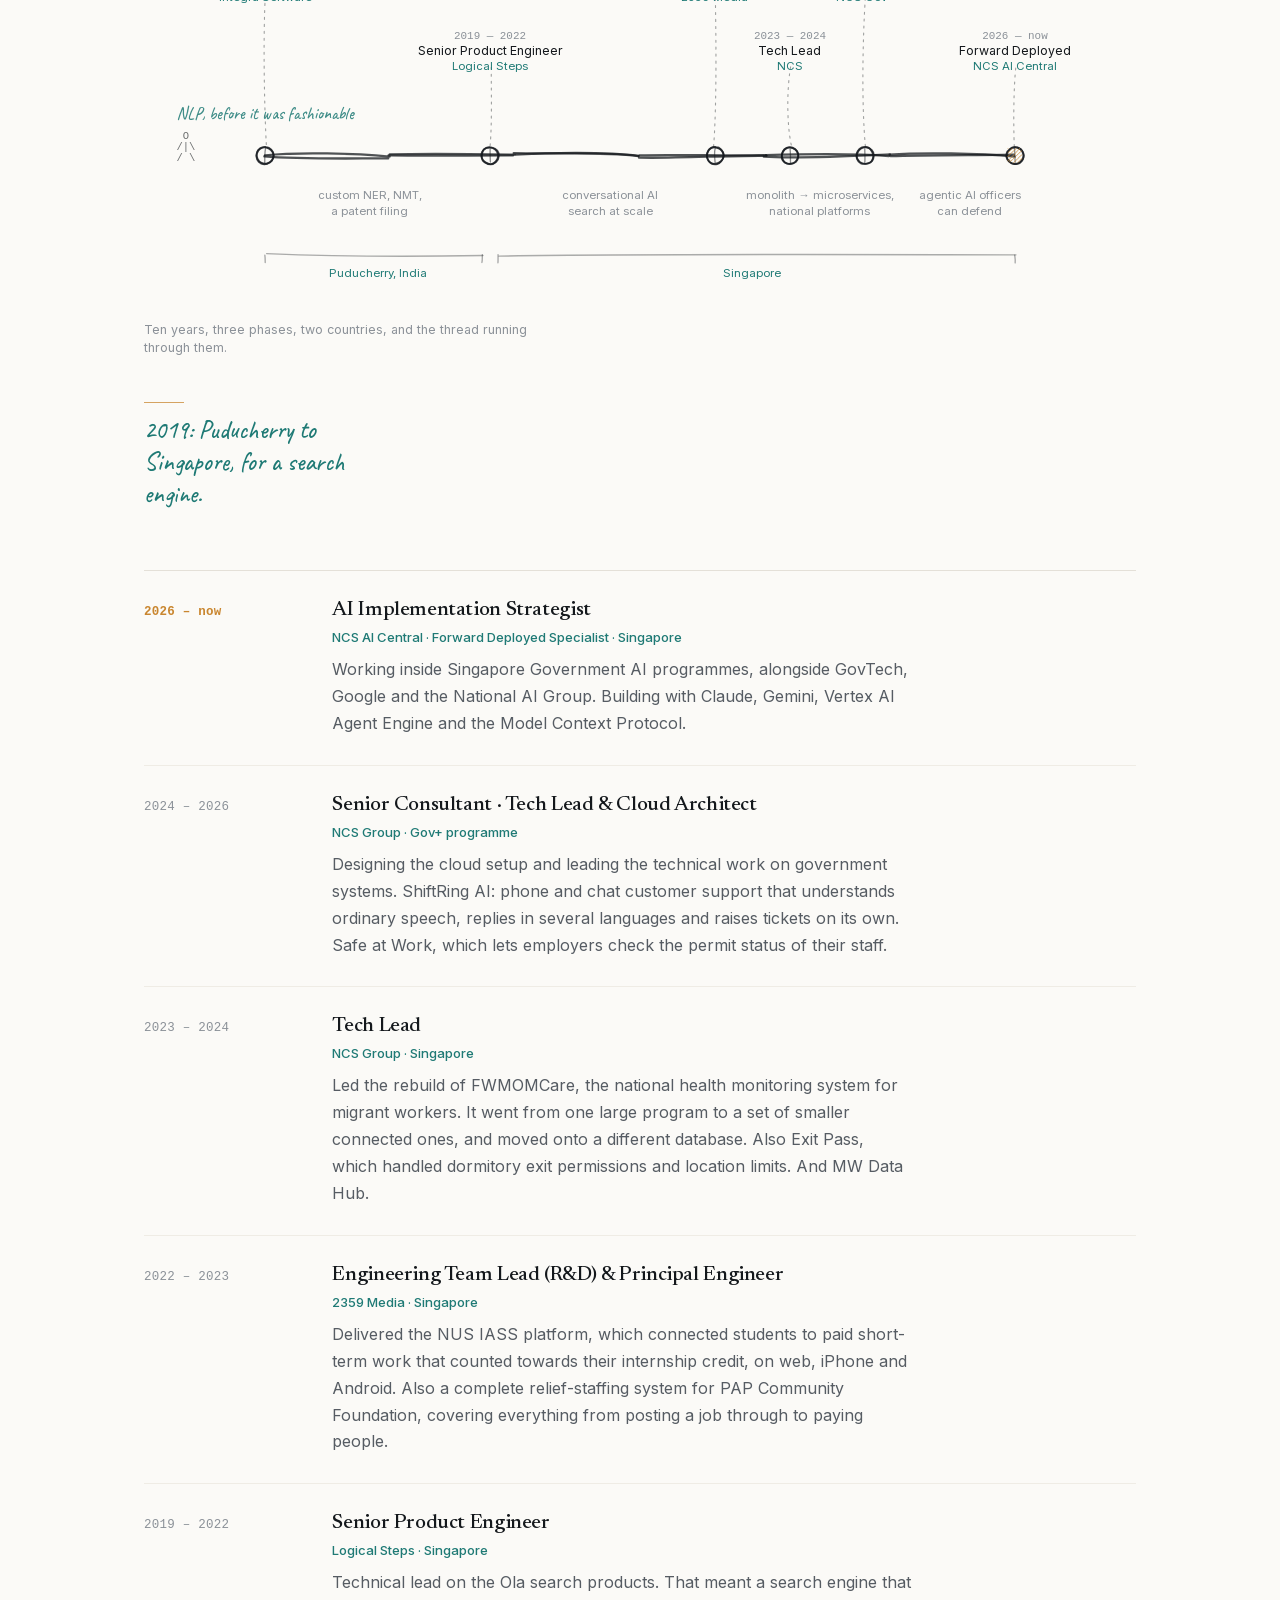
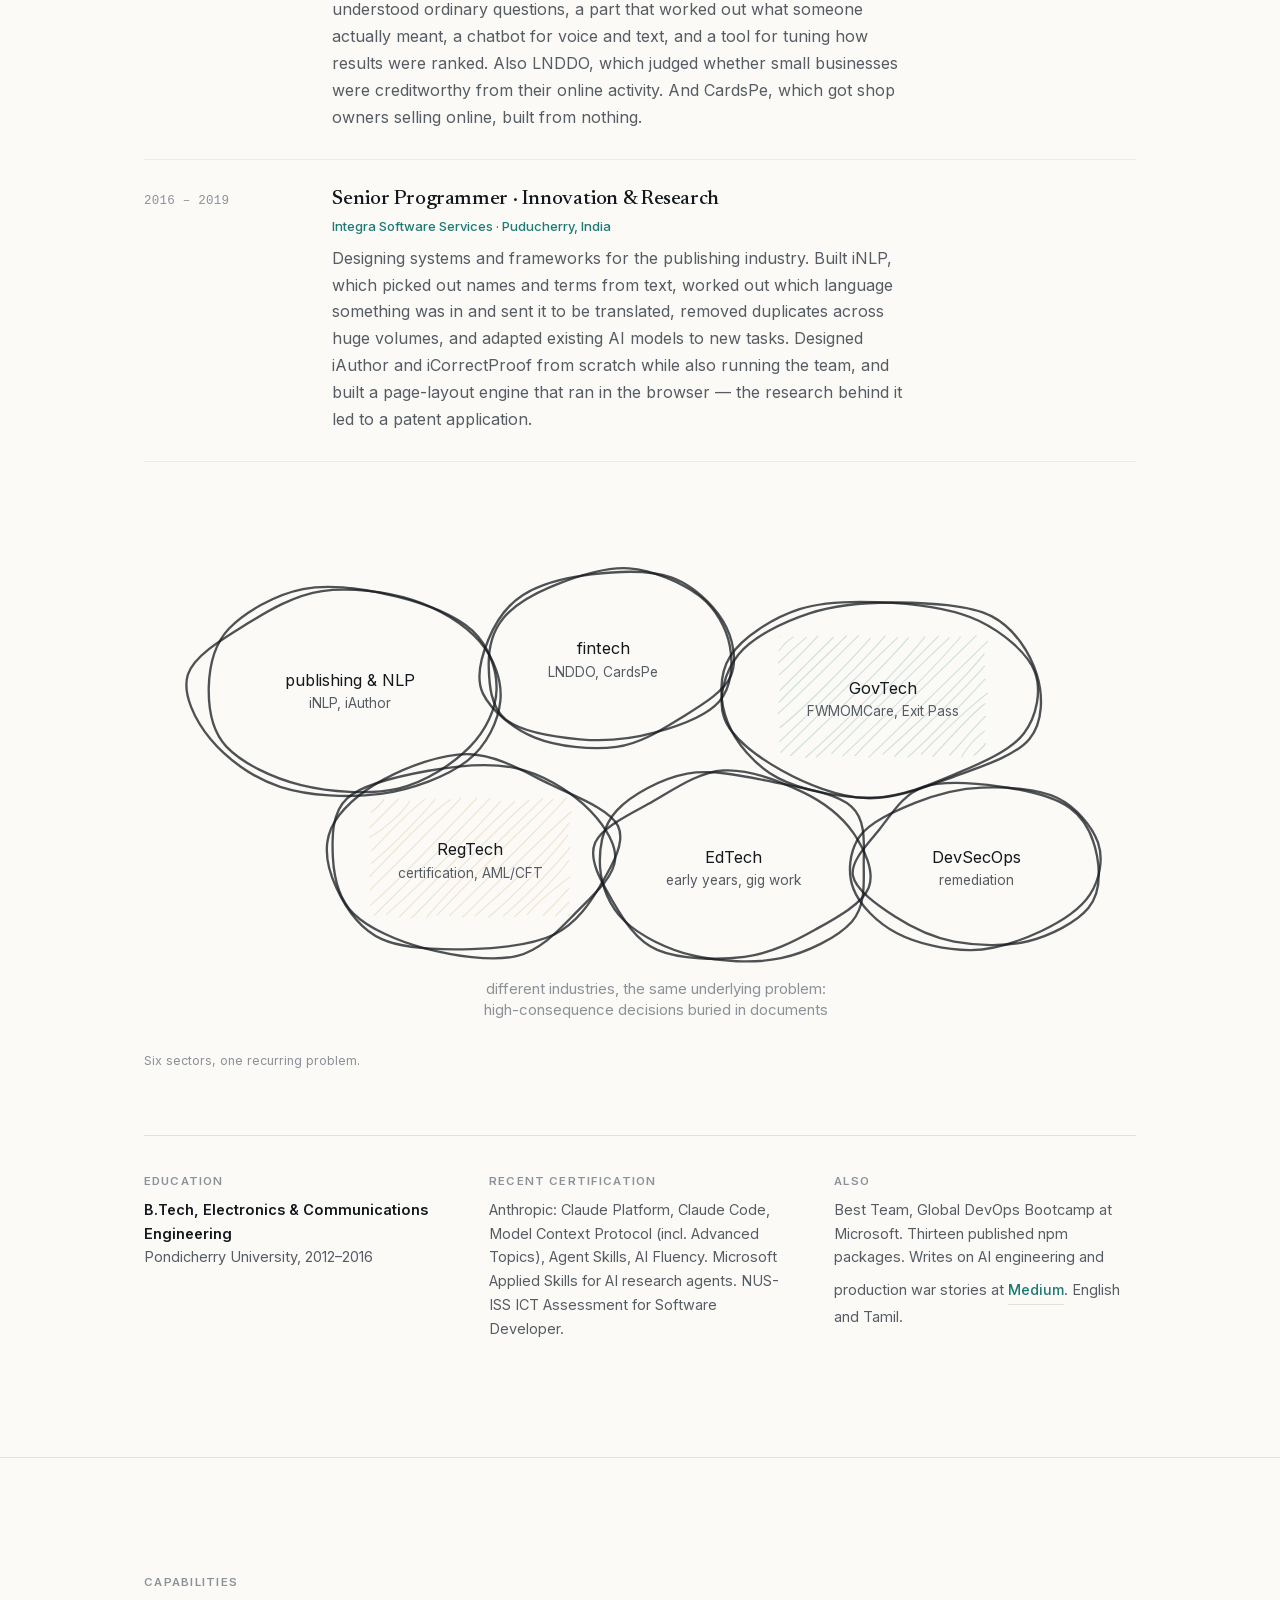
==== commit 89cbe2c9: "Rebuild docs/" ====
--- a/docs/index.html
+++ b/docs/index.html
@@ -1533,7 +1533,7 @@
     <div class="creds">
       <div class="cred reveal">
         <h4>Google Cloud</h4>
-        <p><b>30,131 points · Gold League</b><br>
+        <p><b>30,131 points on Google Skills</b><br>
         Three certifications this autumn. <b>Professional Agentic Architect</b> on
         21 November, <b>Professional Cloud Architect</b> on 26 September, which is the
         hard one, and <b>Generative AI Leader</b> on 9 September. Alongside them,
@@ -1698,7 +1698,7 @@
         <a href="mailto:prasanna18101994@gmail.com">Email</a>
       </span>
     </div>
-    <p class="built">Last updated <time datetime="2026-11-22">22 Nov 2026</time>  &middot;  <a class="rev" href="https://github.com/PrasannaBrabourame/PrasannaBrabourame/commit/b9ef723" rel="noopener">b9ef723</a></p>
+    <p class="built">Last updated <time datetime="2026-11-22">22 Nov 2026</time>  &middot;  <a class="rev" href="https://github.com/PrasannaBrabourame/PrasannaBrabourame/commit/7d3739c" rel="noopener">7d3739c</a></p>
   </div>
 </footer>
 
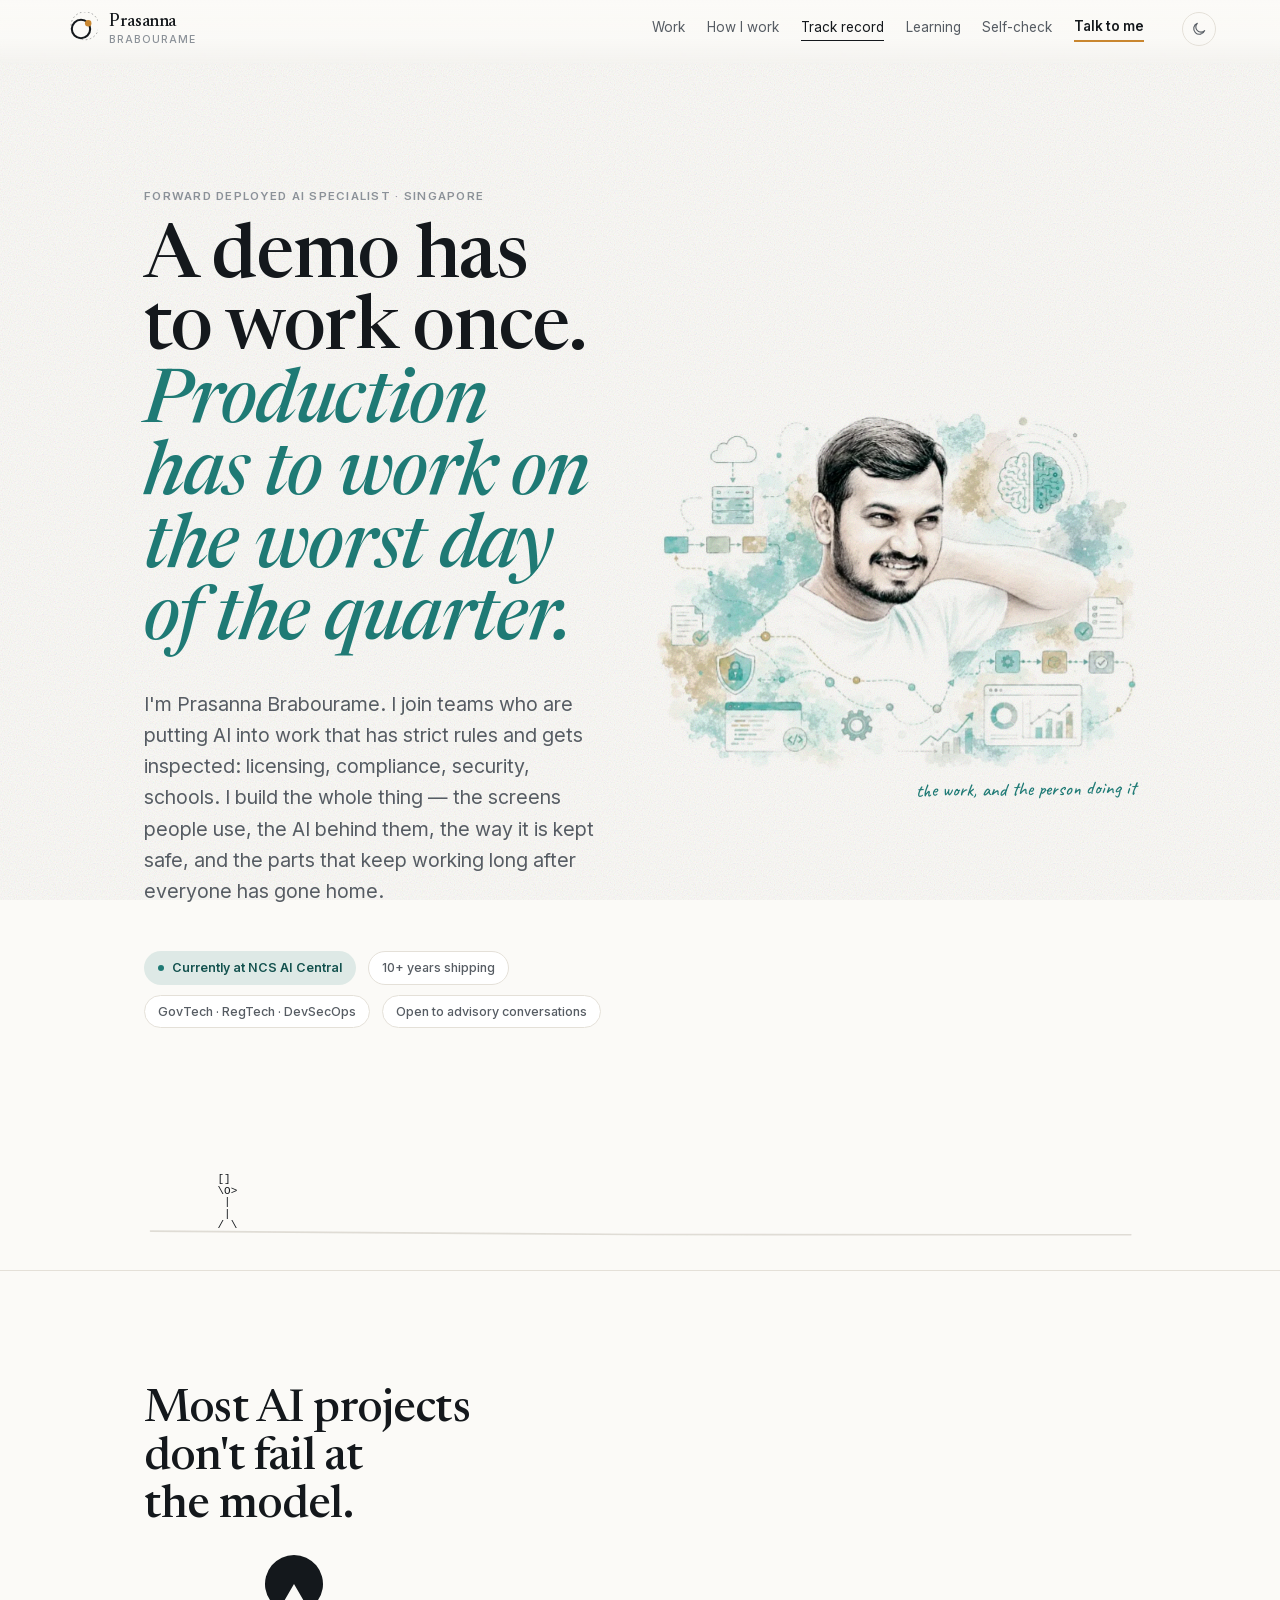
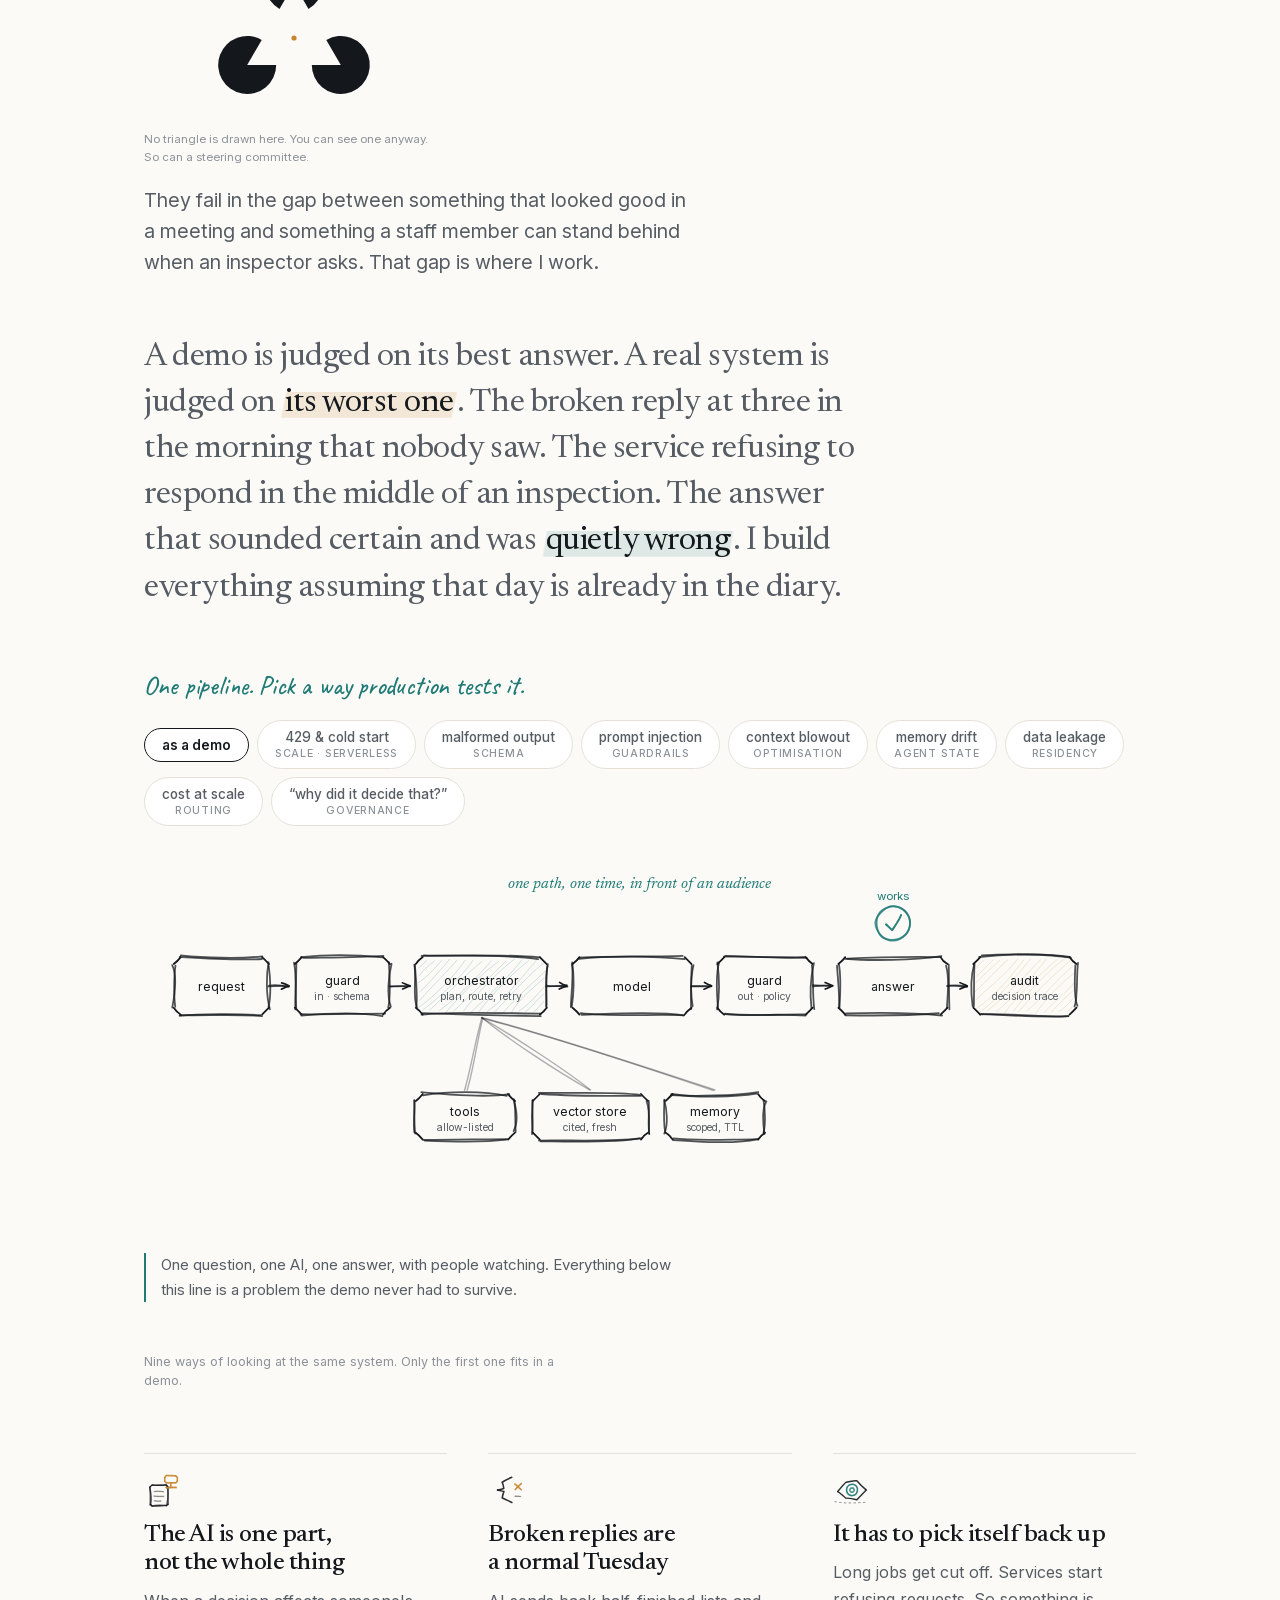
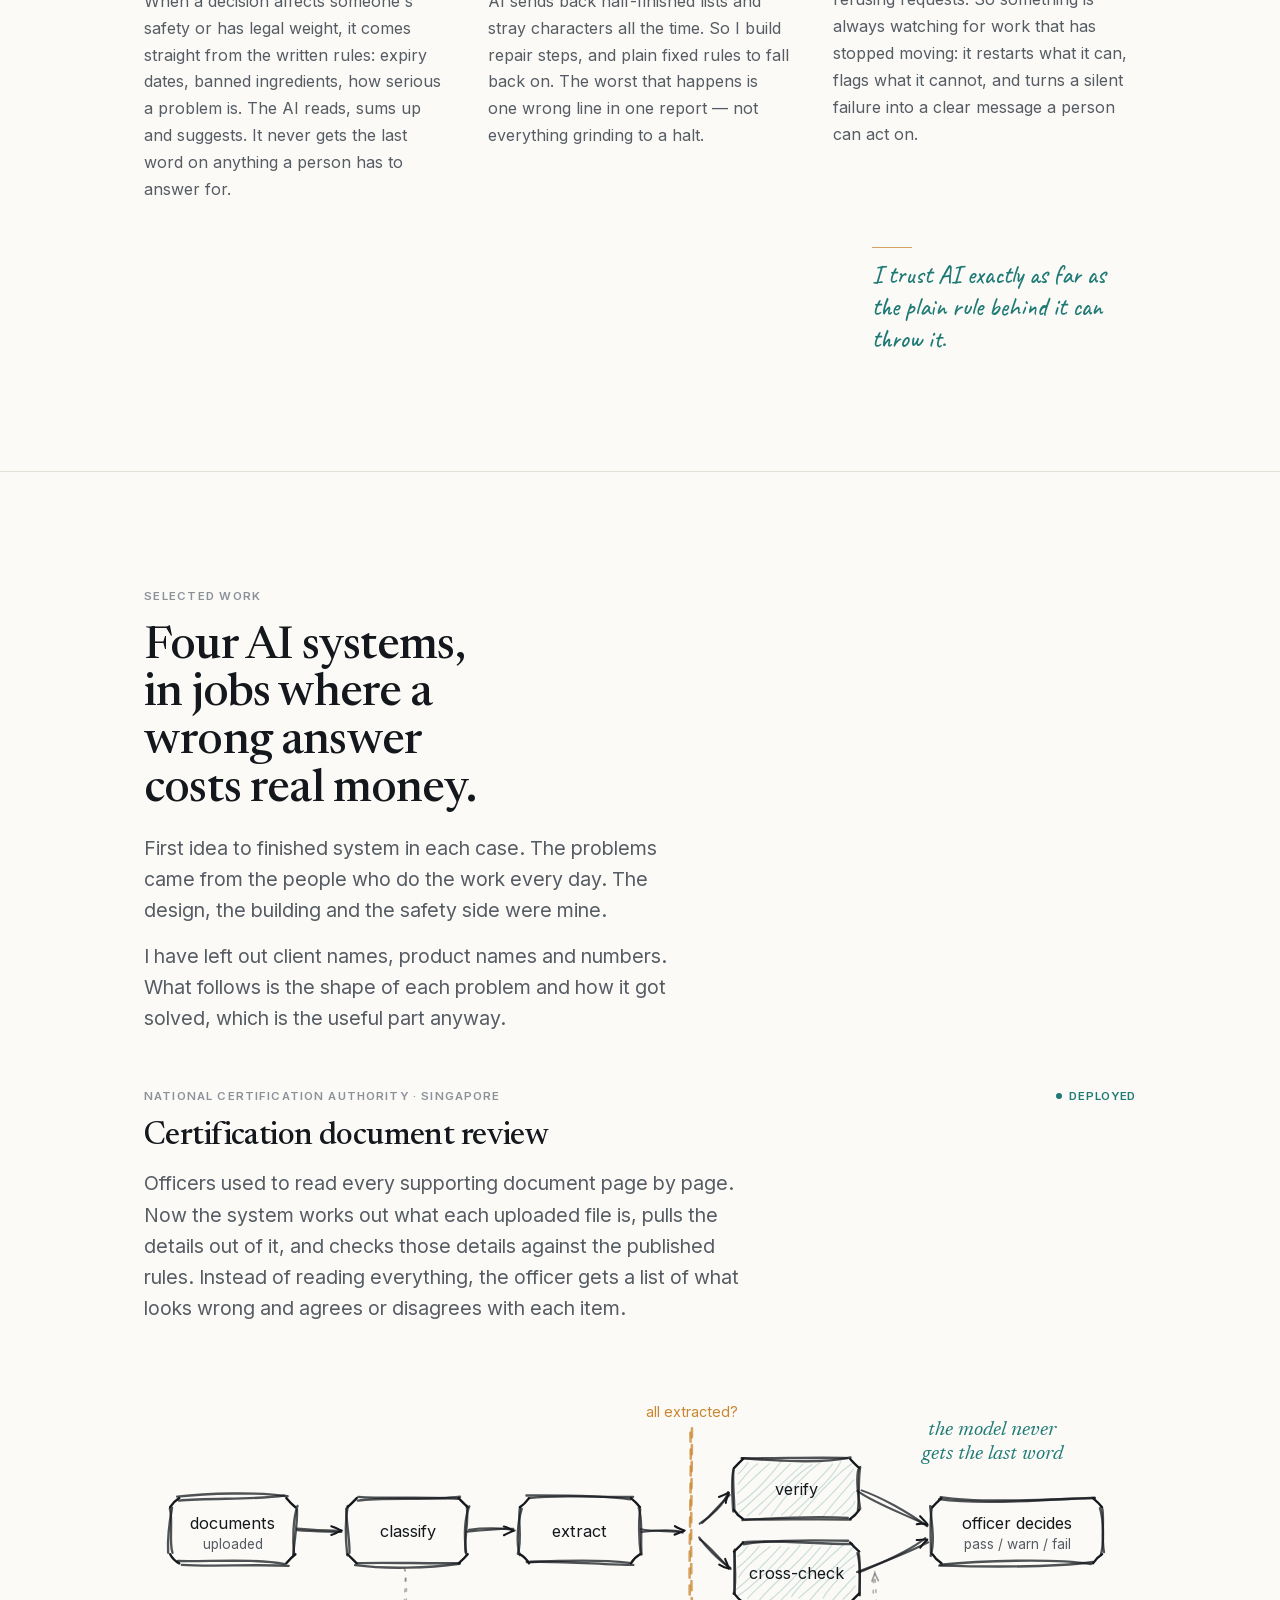
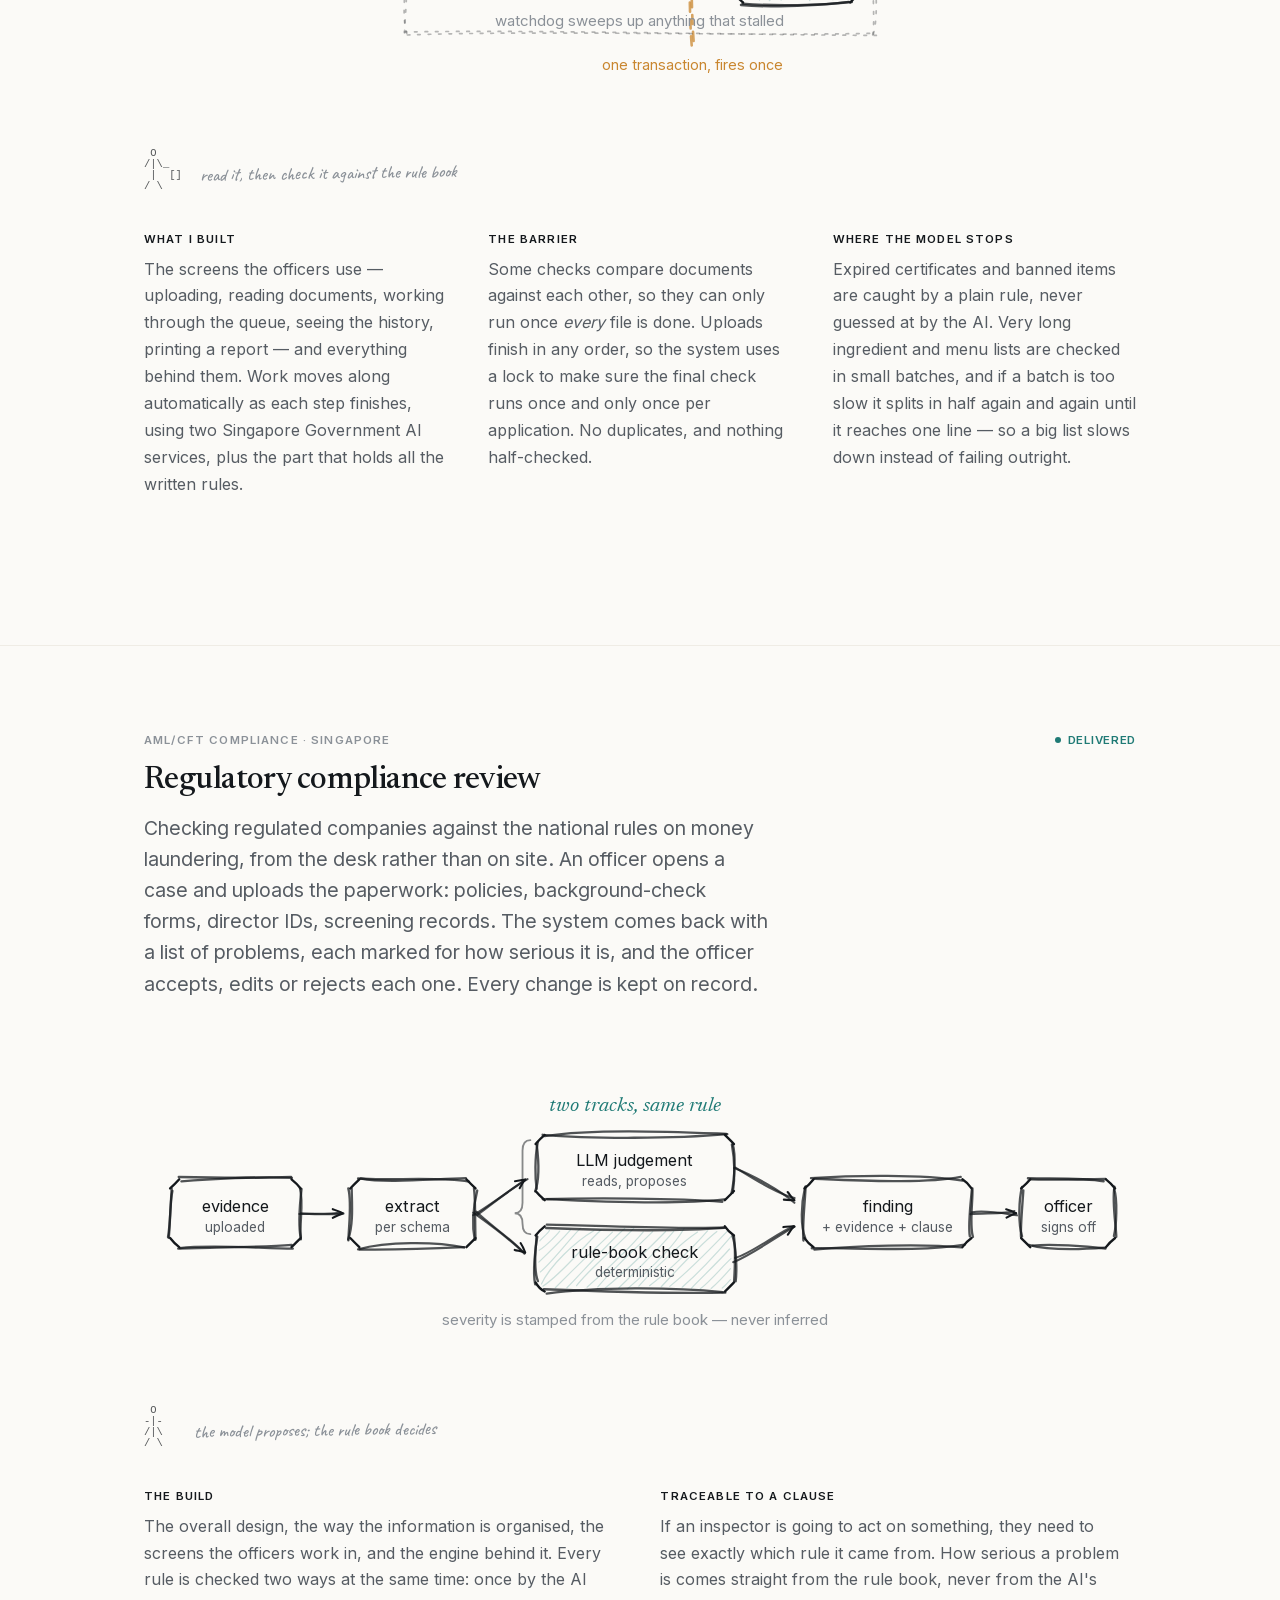
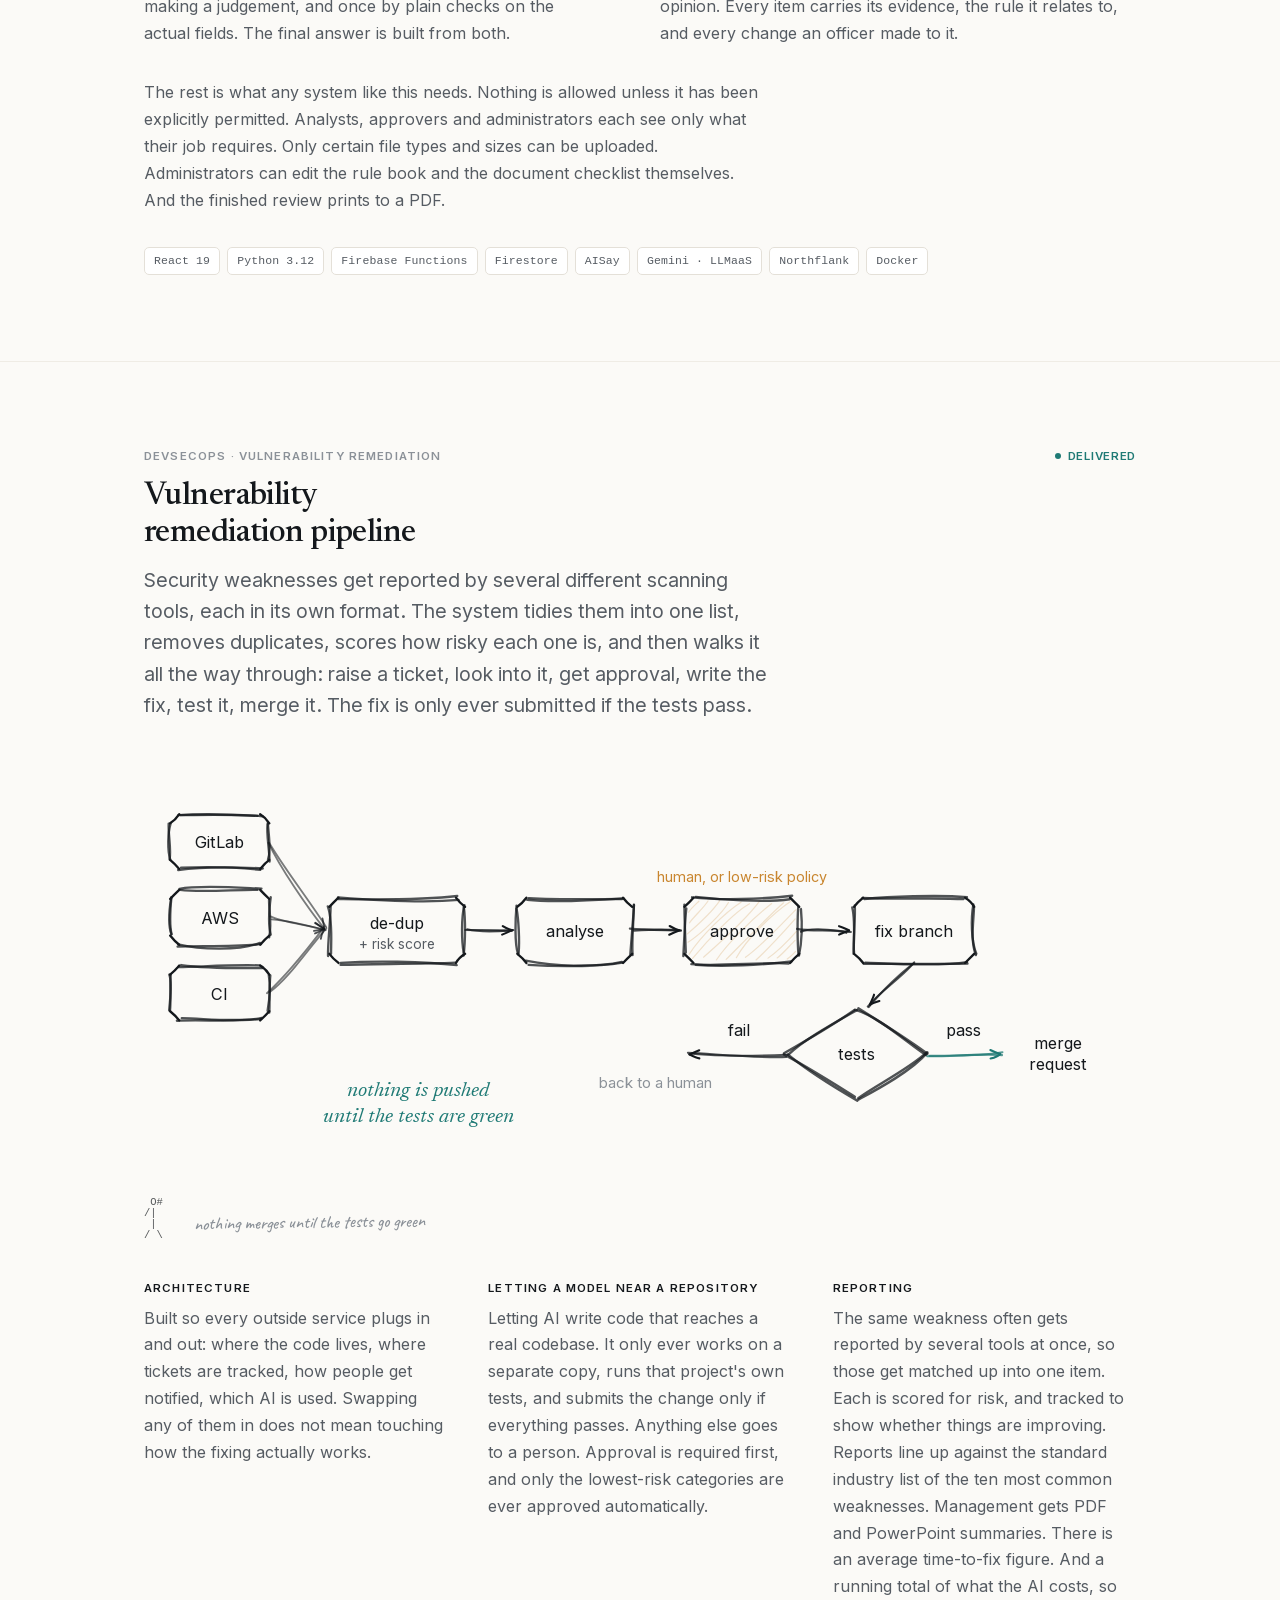
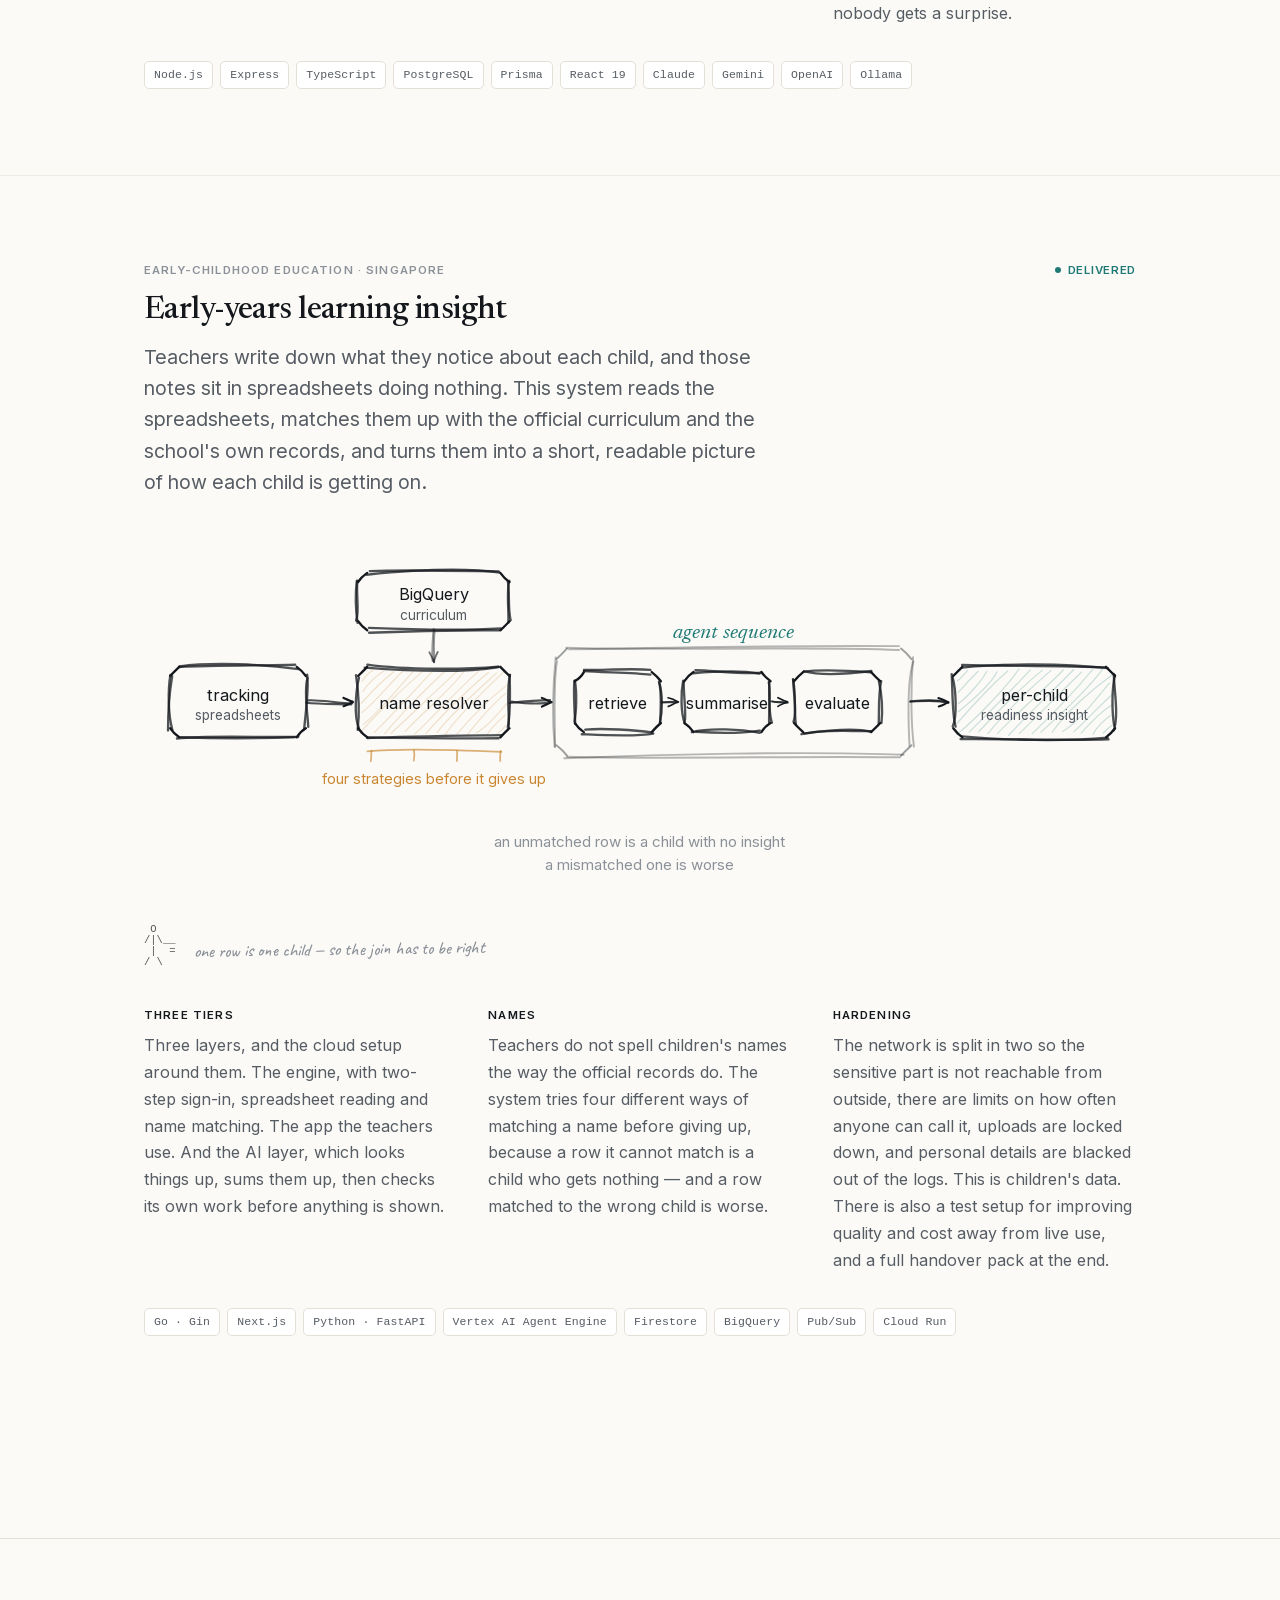
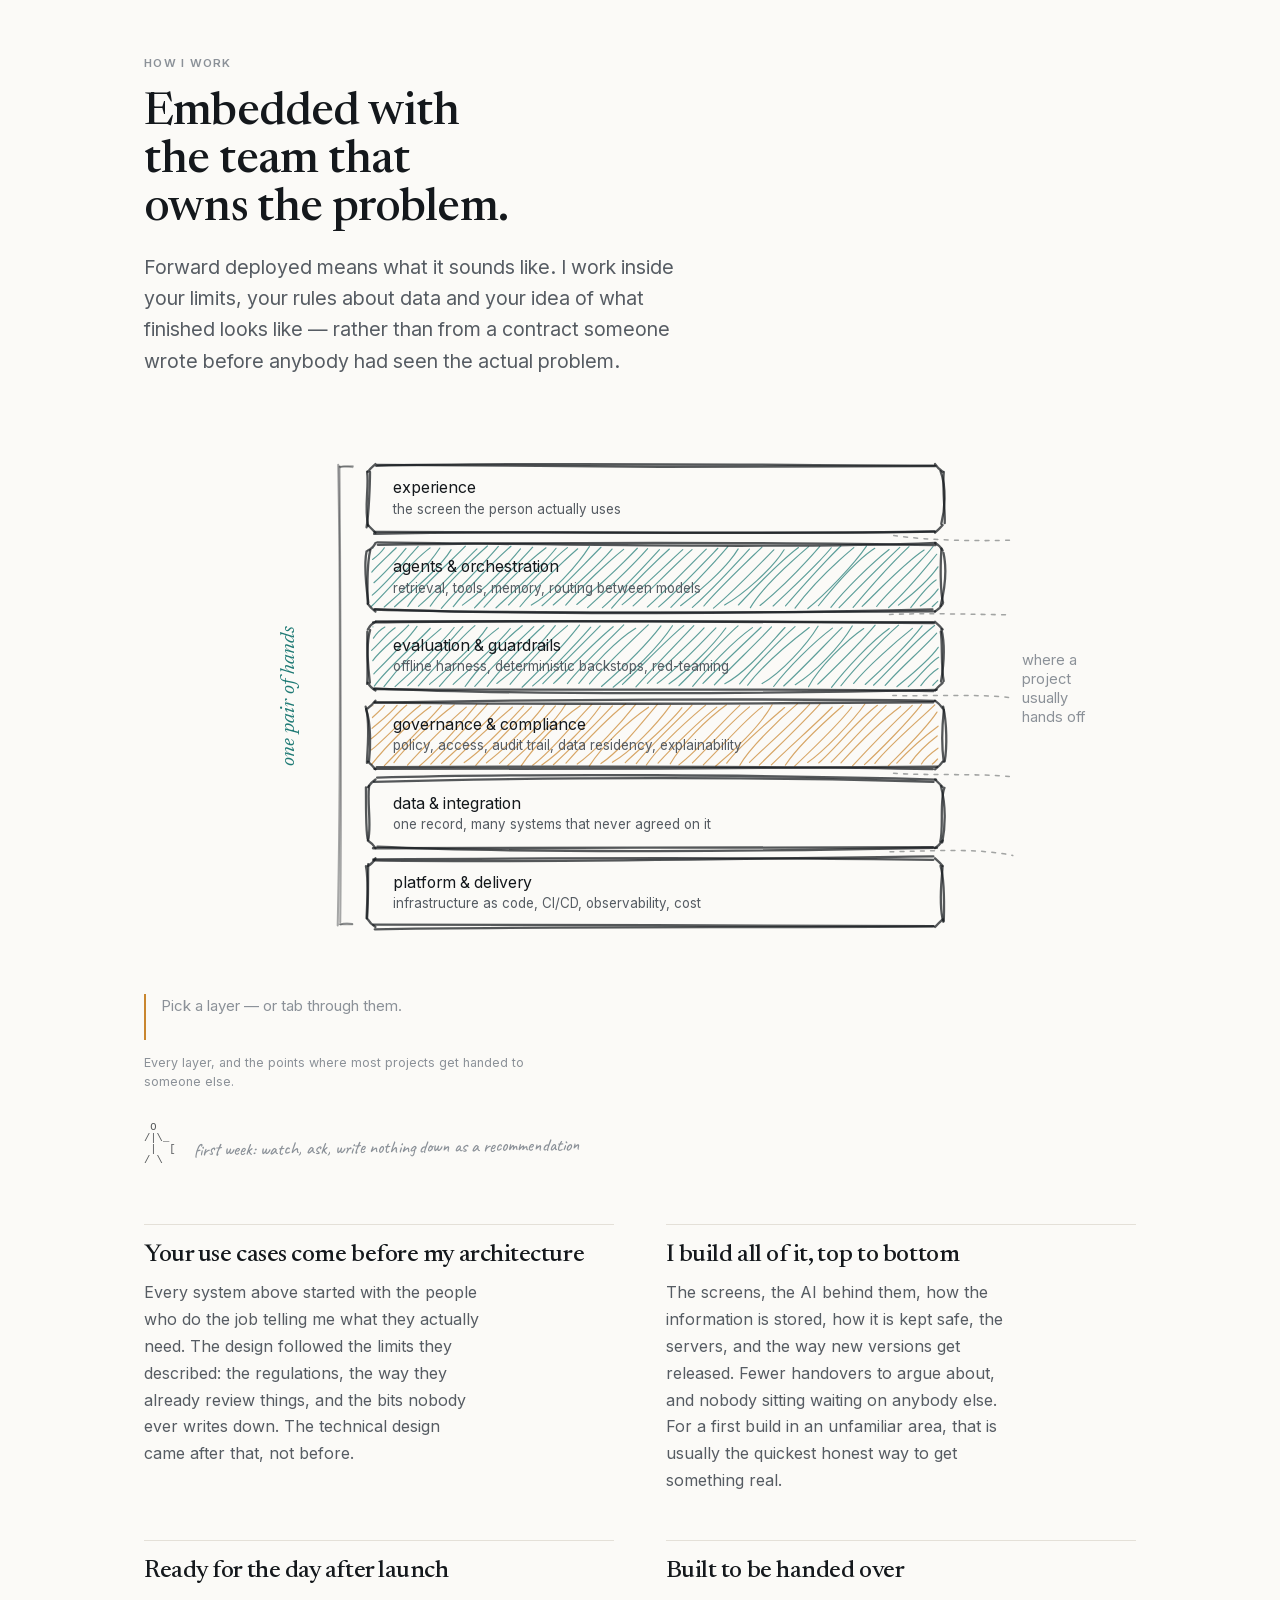
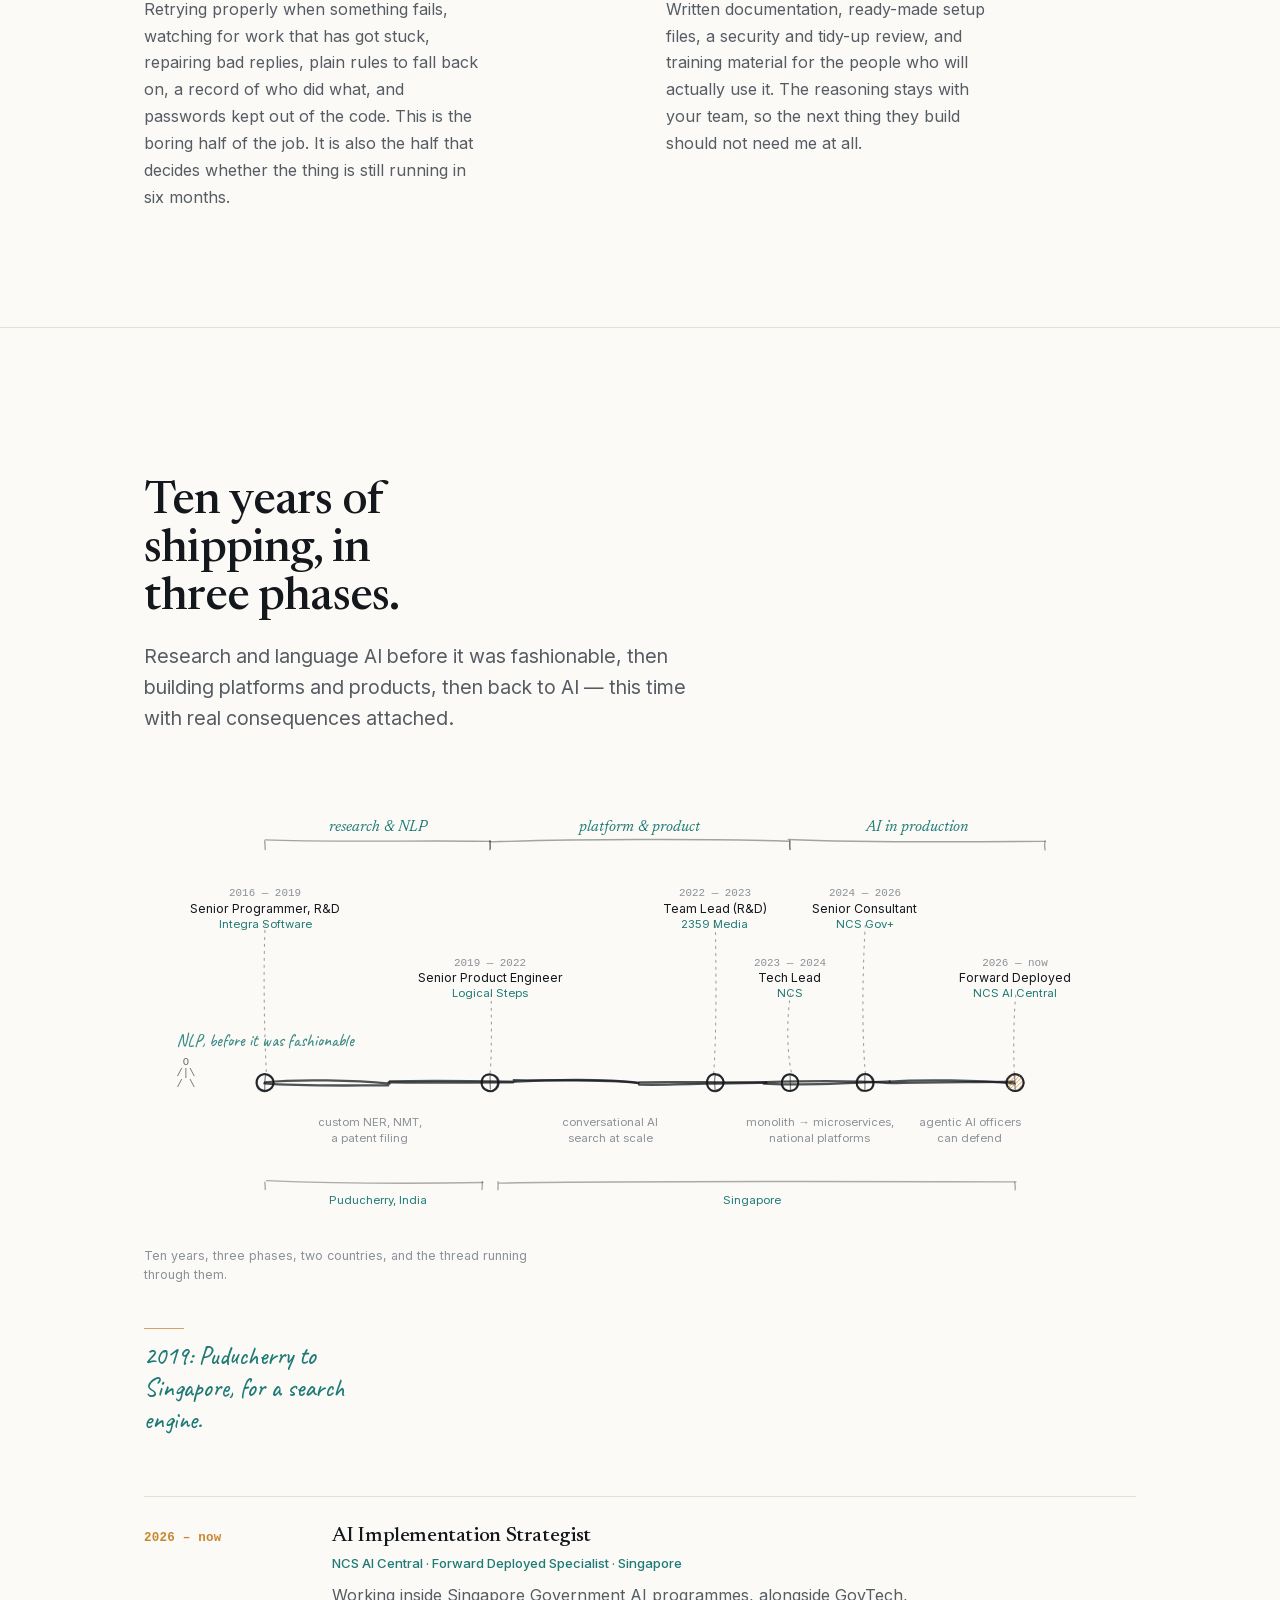
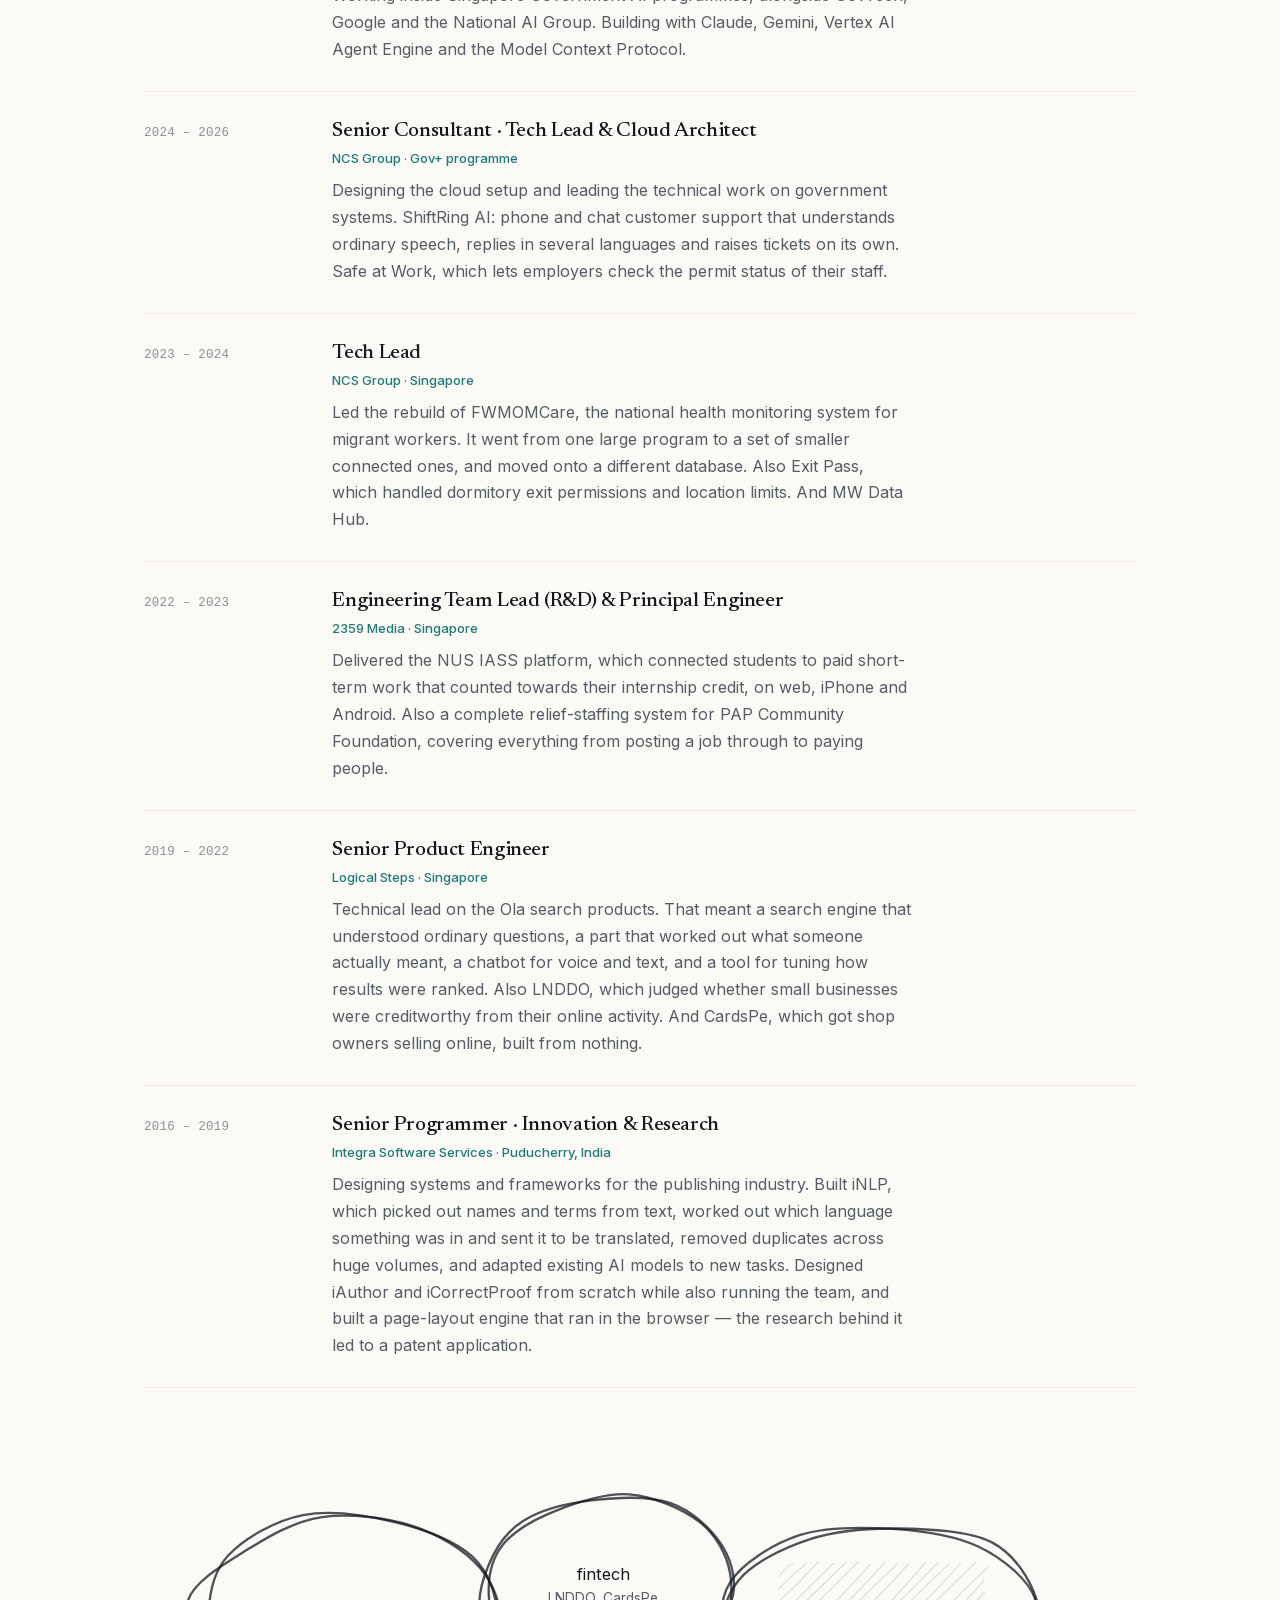
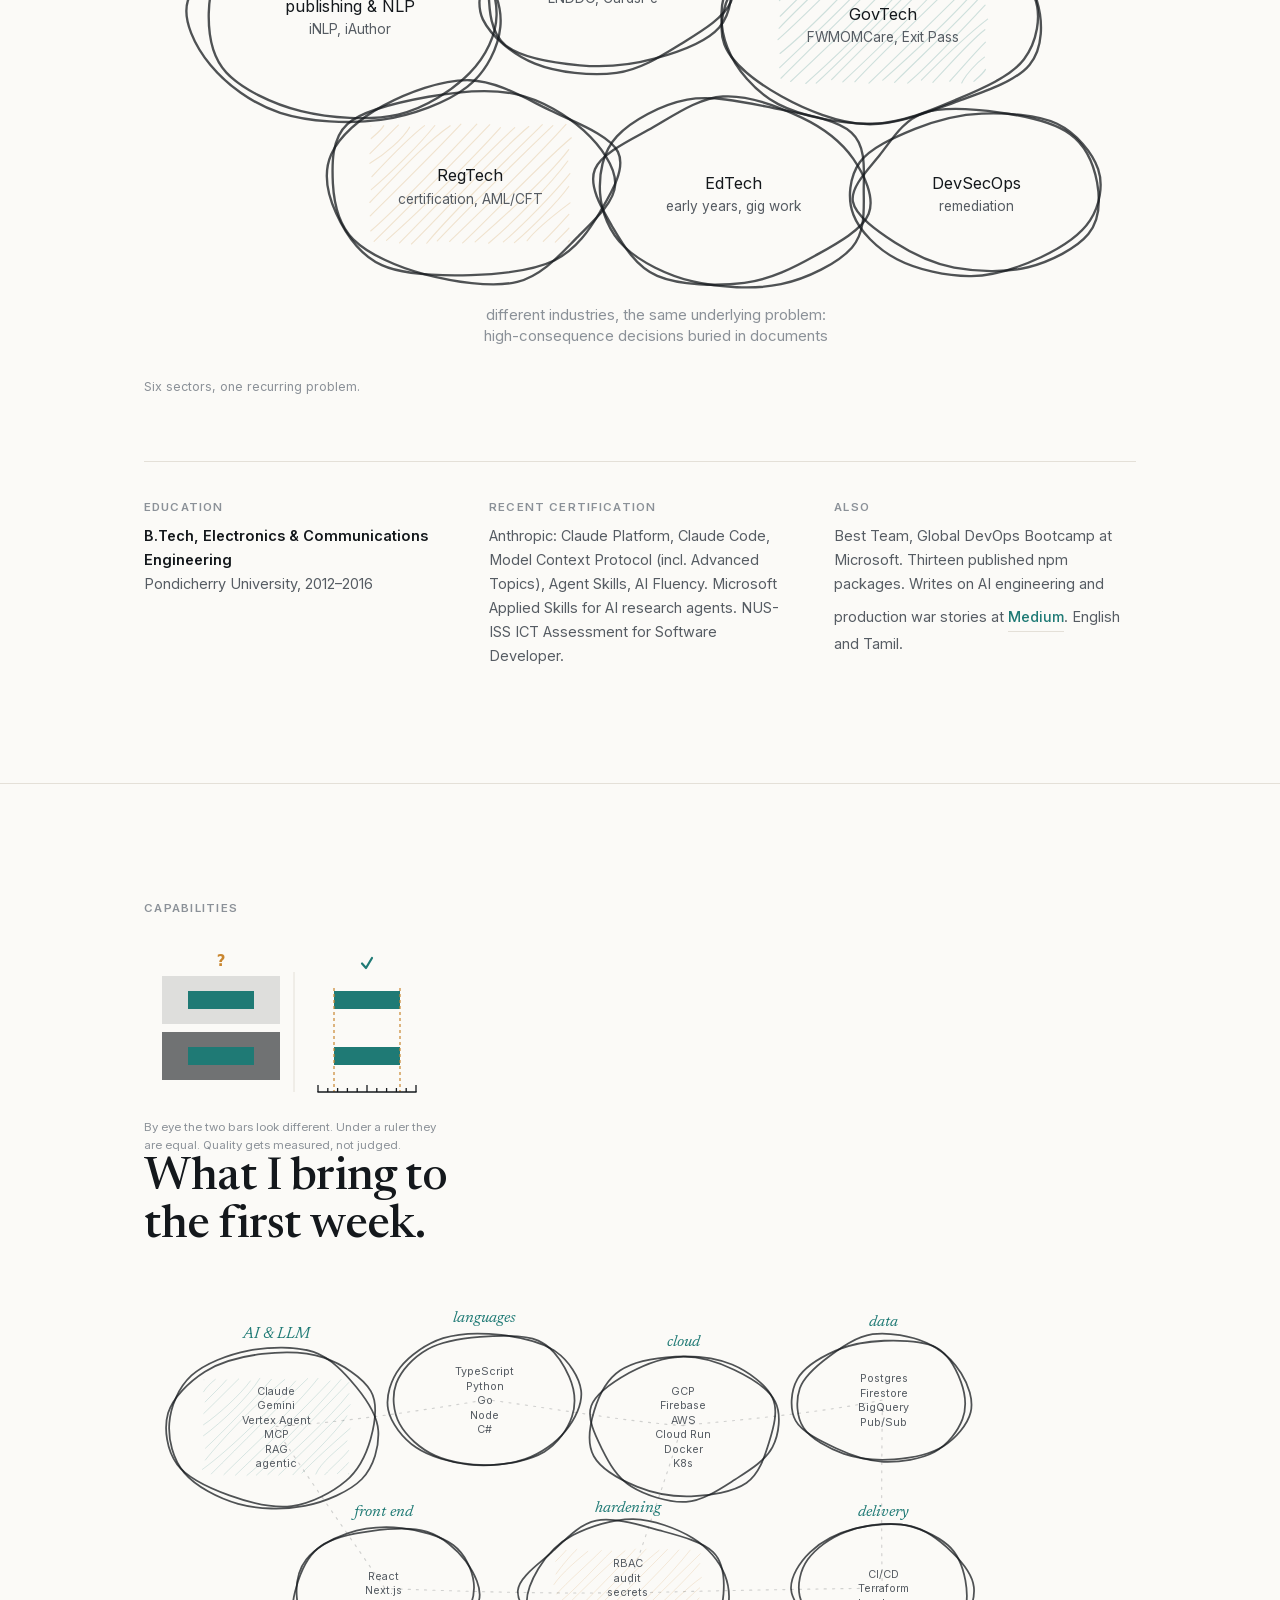
==== commit 94265ded: "Rebuild docs/" ====
--- a/docs/index.html
+++ b/docs/index.html
@@ -3,55 +3,123 @@
 <head>
 <meta charset="utf-8">
 <meta name="viewport" content="width=device-width, initial-scale=1">
-<title>Prasanna Brabourame — AI from demo to production</title>
-<meta name="description" content="Forward deployed AI specialist in Singapore. I embed with teams in regulated domains, build the whole system, and harden it for the day after go-live.">
+<title>Prasanna Brabourame — Forward Deployed AI, Singapore</title>
+<meta name="description" content="Forward deployed AI specialist in Singapore. I join your team, build the whole AI system for regulated work, and harden it for the day after go-live.">
+<meta name="author" content="Prasanna Brabourame">
+<meta name="keywords" content="forward deployed AI specialist, agentic AI architect, Google Cloud Professional Agentic Architect, Claude Certified Architect, Claude Code, AI tech lead Singapore, GovTech, RegTech, DevSecOps, EdTech">
+<meta name="robots" content="index, follow, max-image-preview:large, max-snippet:-1, max-video-preview:-1">
+<meta name="geo.region" content="SG">
+<meta name="geo.placename" content="Singapore">
 <link rel="canonical" href="https://prasannabrabourame.github.io/PrasannaBrabourame/">
 
+<!-- Identity: the same profiles as JSON-LD sameAs, in link form -->
+<link rel="me" href="https://github.com/PrasannaBrabourame">
+<link rel="me" href="https://linkedin.com/in/prasannabrabourame">
+<link rel="me" href="https://medium.com/@prasannabrabourame">
+<link rel="me" href="https://stackoverflow.com/users/6703980">
+<link rel="me" href="https://www.credly.com/users/prasanna-brabourame/badges">
+
 <!-- Open Graph / social -->
-<meta property="og:type" content="website">
+<meta property="og:type" content="profile">
+<meta property="profile:first_name" content="Prasanna">
+<meta property="profile:last_name" content="Brabourame">
+<meta property="profile:username" content="prasannabrabourame">
+<meta property="og:locale" content="en_SG">
 <meta property="og:site_name" content="Prasanna Brabourame">
-<meta property="og:title" content="Prasanna Brabourame — AI from demo to production">
-<meta property="og:description" content="Forward deployed AI specialist in Singapore. I embed with teams in regulated domains, build the whole system, and harden it for the day after go-live.">
+<meta property="og:title" content="Prasanna Brabourame — Forward Deployed AI, Singapore">
+<meta property="og:description" content="Forward deployed AI specialist in Singapore. I join your team, build the whole AI system for regulated work, and harden it for the day after go-live.">
 <meta property="og:url" content="https://prasannabrabourame.github.io/PrasannaBrabourame/">
 <meta property="og:image" content="https://prasannabrabourame.github.io/PrasannaBrabourame/og.jpg">
-<meta name="twitter:card" content="summary_large_image">
-<meta name="twitter:title" content="Prasanna Brabourame — AI from demo to production">
-<meta name="twitter:description" content="Forward deployed AI specialist in Singapore. Regulated-domain AI systems, built end to end.">
-<meta name="twitter:image" content="https://prasannabrabourame.github.io/PrasannaBrabourame/og.jpg">
+<meta property="og:image:type" content="image/jpeg">
 <meta property="og:image:width" content="1200">
 <meta property="og:image:height" content="630">
 <meta property="og:image:alt" content="Prasanna Brabourame — a demo has to work once; production has to work on the worst day of the quarter.">
+<meta name="twitter:card" content="summary_large_image">
+<meta name="twitter:creator" content="@prasannabrabour">
+<meta name="twitter:title" content="Prasanna Brabourame — Forward Deployed AI, Singapore">
+<meta name="twitter:description" content="Forward deployed AI specialist in Singapore. I join your team, build the whole AI system for regulated work, and harden it for the day after go-live.">
+<meta name="twitter:image" content="https://prasannabrabourame.github.io/PrasannaBrabourame/og.jpg">
+<meta name="twitter:image:alt" content="Prasanna Brabourame — a demo has to work once; production has to work on the worst day of the quarter.">
 
 <script type="application/ld+json">
 {
   "@context": "https://schema.org",
   "@type": "Person",
+  "@id": "https://prasannabrabourame.github.io/PrasannaBrabourame/#person",
   "name": "Prasanna Brabourame",
+  "givenName": "Prasanna",
+  "familyName": "Brabourame",
   "url": "https://prasannabrabourame.github.io/PrasannaBrabourame/",
-  "image": "https://prasannabrabourame.github.io/PrasannaBrabourame/og.jpg",
+  "image": { "@type": "ImageObject", "url": "https://prasannabrabourame.github.io/PrasannaBrabourame/og.jpg", "width": 1200, "height": 630 },
   "email": "mailto:prasanna18101994@gmail.com",
   "jobTitle": "AI Implementation Strategist",
-  "description": "Forward deployed AI specialist. Embeds with teams building AI into regulated work and takes the system from use cases through to a hardened production deployment.",
-  "worksFor": { "@type": "Organization", "name": "NCS" },
+  "description": "Forward deployed AI specialist in Singapore. Embeds with teams building AI into regulated work and takes the system from use cases through to a hardened production deployment.",
+  "hasOccupation": {
+    "@type": "Occupation",
+    "name": "Forward Deployed AI Specialist",
+    "occupationLocation": { "@type": "City", "name": "Singapore" },
+    "skills": "Agentic AI systems, LLM engineering, retrieval-augmented generation, Model Context Protocol, Google Cloud architecture, Claude, DevSecOps"
+  },
+  "worksFor": { "@type": "Organization", "name": "NCS", "url": "https://www.ncs.co" },
   "address": { "@type": "PostalAddress", "addressLocality": "Singapore", "addressCountry": "SG" },
   "alumniOf": {
     "@type": "CollegeOrUniversity",
     "name": "Pondicherry University",
     "description": "B.Tech, Electronics & Communications Engineering, 2012–2016"
   },
+  "hasCredential": [
+    { "@type": "EducationalOccupationalCredential", "name": "Claude Certified Architect – Professional",
+      "credentialCategory": "Professional certification",
+      "recognizedBy": { "@type": "Organization", "name": "Anthropic" },
+      "dateCreated": "2026-11-26", "expires": "2027-11-26",
+      "url": "https://www.credly.com/badges/40b0549a-3df6-4488-b87f-789305776709" },
+    { "@type": "EducationalOccupationalCredential", "name": "Google Cloud Certified Professional Agentic Architect",
+      "credentialCategory": "Professional certification",
+      "recognizedBy": { "@type": "Organization", "name": "Google Cloud" },
+      "dateCreated": "2026-11-21", "expires": "2027-11-21" },
+    { "@type": "EducationalOccupationalCredential", "name": "Google Cloud Certified Professional Cloud Architect",
+      "credentialCategory": "Professional certification",
+      "recognizedBy": { "@type": "Organization", "name": "Google Cloud" },
+      "dateCreated": "2026-09-26", "expires": "2028-09-26" },
+    { "@type": "EducationalOccupationalCredential", "name": "Google Cloud Certified Generative AI Leader",
+      "credentialCategory": "Professional certification",
+      "recognizedBy": { "@type": "Organization", "name": "Google Cloud" },
+      "dateCreated": "2026-09-09", "expires": "2029-09-09" },
+    { "@type": "EducationalOccupationalCredential", "name": "Anthropic Claude Code Partner Badge",
+      "credentialCategory": "Partner badge",
+      "recognizedBy": { "@type": "Organization", "name": "Anthropic" },
+      "dateCreated": "2026-11-20",
+      "url": "https://www.credly.com/users/prasanna-brabourame/badges" },
+    { "@type": "EducationalOccupationalCredential", "name": "B.Tech, Electronics & Communications Engineering",
+      "credentialCategory": "degree",
+      "recognizedBy": { "@type": "CollegeOrUniversity", "name": "Pondicherry University" } }
+  ],
   "knowsLanguage": ["en", "ta"],
   "knowsAbout": [
-    "Agentic AI systems", "Large language model engineering", "Retrieval-augmented generation",
-    "Model Context Protocol", "Vertex AI Agent Engine", "Google Cloud", "TypeScript", "Python", "Go",
-    "React", "Next.js", "Event-driven architecture", "DevSecOps", "RegTech", "GovTech"
+    "Agentic AI systems", "Forward deployed AI engineering", "Large language model engineering",
+    "Retrieval-augmented generation", "Model Context Protocol", "Vertex AI Agent Engine",
+    "Claude Code", "Google Cloud", "TypeScript", "Python", "Go", "React", "Next.js",
+    "Event-driven architecture", "DevSecOps", "RegTech", "GovTech", "EdTech"
   ],
   "sameAs": [
     "https://linkedin.com/in/prasannabrabourame",
     "https://github.com/PrasannaBrabourame",
     "https://medium.com/@prasannabrabourame",
     "https://stackoverflow.com/users/6703980",
-    "https://www.credly.com/users/prasanna-brabourame/badges"
-  ]
+    "https://www.credly.com/users/prasanna-brabourame/badges",
+    "https://www.skills.google/public_profiles/b37f16ea-e52a-411c-a350-d7e9fb01360e",
+    "https://x.com/prasannabrabour",
+    "https://dev.to/prasannabrabourame"
+  ],
+  "mainEntityOfPage": {
+    "@type": "ProfilePage",
+    "@id": "https://prasannabrabourame.github.io/PrasannaBrabourame/",
+    "url": "https://prasannabrabourame.github.io/PrasannaBrabourame/",
+    "name": "Prasanna Brabourame — Forward Deployed AI, Singapore",
+    "inLanguage": "en",
+    "dateModified": "2026-11-27",
+    "isPartOf": { "@type": "WebSite", "@id": "https://prasannabrabourame.github.io/PrasannaBrabourame/#website", "url": "https://prasannabrabourame.github.io/PrasannaBrabourame/", "name": "Prasanna Brabourame", "inLanguage": "en" }
+  }
 }
 </script>
 
@@ -1119,23 +1187,6 @@
 <section class="band" id="work">
   <div class="wrap">
     <p class="eyebrow reveal">Selected work</p>
-    <figure class="illu reveal"><svg xmlns="http://www.w3.org/2000/svg" viewBox="0 0 300 168" role="img" aria-label="Two identical teal circles. The one ringed by large circles looks smaller than the one ringed by small circles.">
-  <circle cx="88.0" cy="44.0" r="17" fill="none" stroke="var(--rule)" stroke-width="1.6"/>
-  <circle cx="122.6" cy="64.0" r="17" fill="none" stroke="var(--rule)" stroke-width="1.6"/>
-  <circle cx="122.6" cy="104.0" r="17" fill="none" stroke="var(--rule)" stroke-width="1.6"/>
-  <circle cx="88.0" cy="124.0" r="17" fill="none" stroke="var(--rule)" stroke-width="1.6"/>
-  <circle cx="53.4" cy="104.0" r="17" fill="none" stroke="var(--rule)" stroke-width="1.6"/>
-  <circle cx="53.4" cy="64.0" r="17" fill="none" stroke="var(--rule)" stroke-width="1.6"/>
-  <circle cx="88" cy="84.0" r="15" fill="var(--teal)"/>
-  <circle cx="212.0" cy="58.0" r="7" fill="none" stroke="var(--rule)" stroke-width="1.6"/>
-  <circle cx="232.3" cy="67.8" r="7" fill="none" stroke="var(--rule)" stroke-width="1.6"/>
-  <circle cx="237.3" cy="89.8" r="7" fill="none" stroke="var(--rule)" stroke-width="1.6"/>
-  <circle cx="223.3" cy="107.4" r="7" fill="none" stroke="var(--rule)" stroke-width="1.6"/>
-  <circle cx="200.7" cy="107.4" r="7" fill="none" stroke="var(--rule)" stroke-width="1.6"/>
-  <circle cx="186.7" cy="89.8" r="7" fill="none" stroke="var(--rule)" stroke-width="1.6"/>
-  <circle cx="191.7" cy="67.8" r="7" fill="none" stroke="var(--rule)" stroke-width="1.6"/>
-  <circle cx="212" cy="84.0" r="15" fill="var(--teal)"/>
-</svg><figcaption>Both teal circles are the same size. Severity comes from the rule book, not the company it keeps.</figcaption></figure>
     <h2 class="reveal">Four AI systems, in jobs where a wrong answer costs real money.</h2>
     <p class="lede reveal">First idea to finished system in each case. The problems came from the people who do the work every day. The design, the building and the safety side were mine.</p>
     <p class="lede reveal" style="margin-top:14px">I have left out client names, product names and numbers. What follows is the shape of each problem and how it got solved, which is the useful part anyway.</p>
@@ -1278,21 +1329,6 @@
 <section class="band" id="how">
   <div class="wrap">
     <p class="eyebrow reveal">How I work</p>
-    <figure class="illu reveal"><svg xmlns="http://www.w3.org/2000/svg" viewBox="0 0 300 168" role="img" aria-label="A wireframe cube that can be seen two ways, with no way to see it both ways at once.">
-  <line x1="96.0" y1="44.0" x2="168.0" y2="44.0" stroke="var(--ink)" stroke-width="1.7" stroke-linecap="round"/>
-  <line x1="168.0" y1="44.0" x2="168.0" y2="116.0" stroke="var(--ink)" stroke-width="1.7" stroke-linecap="round"/>
-  <line x1="168.0" y1="116.0" x2="96.0" y2="116.0" stroke="var(--ink)" stroke-width="1.7" stroke-linecap="round"/>
-  <line x1="96.0" y1="116.0" x2="96.0" y2="44.0" stroke="var(--ink)" stroke-width="1.7" stroke-linecap="round"/>
-  <line x1="130.0" y1="22.9" x2="202.0" y2="22.9" stroke="var(--ink)" stroke-width="1.7" stroke-linecap="round"/>
-  <line x1="202.0" y1="22.9" x2="202.0" y2="94.9" stroke="var(--ink)" stroke-width="1.7" stroke-linecap="round"/>
-  <line x1="202.0" y1="94.9" x2="130.0" y2="94.9" stroke="var(--ink)" stroke-width="1.7" stroke-linecap="round"/>
-  <line x1="130.0" y1="94.9" x2="130.0" y2="22.9" stroke="var(--ink)" stroke-width="1.7" stroke-linecap="round"/>
-  <line x1="96.0" y1="44.0" x2="130.0" y2="22.9" stroke="var(--ink)" stroke-width="1.7" stroke-linecap="round"/>
-  <line x1="168.0" y1="44.0" x2="202.0" y2="22.9" stroke="var(--ink)" stroke-width="1.7" stroke-linecap="round"/>
-  <line x1="168.0" y1="116.0" x2="202.0" y2="94.9" stroke="var(--ink)" stroke-width="1.7" stroke-linecap="round"/>
-  <line x1="96.0" y1="116.0" x2="130.0" y2="94.9" stroke="var(--ink)" stroke-width="1.7" stroke-linecap="round"/>
-  <circle cx="168.0" cy="44.0" r="3" fill="var(--amber)"/>
-</svg><figcaption>One architecture. Two readings, and no way to hold both at once.</figcaption></figure>
     <h2 class="reveal">Embedded with the team that owns the problem.</h2>
     <p class="lede reveal">Forward deployed means what it sounds like. I work inside your limits, your rules about data and your idea of what finished looks like — rather than from a contract someone wrote before anybody had seen the actual problem.</p>
       <figure class="sketch reveal stack-fig">
@@ -1329,19 +1365,6 @@
 <section class="band" id="track">
   <div class="wrap">
     <p class="eyebrow reveal">Track record</p>
-    <figure class="illu reveal"><svg xmlns="http://www.w3.org/2000/svg" viewBox="0 0 300 168" role="img" aria-label="Two horizontal lines of exactly equal length. The arrowheads make one look longer than the other.">
-  <line x1="70" y1="60" x2="230" y2="60" stroke="var(--ink)" stroke-width="1.9" stroke-linecap="round"/>
-  <line x1="70" y1="60" x2="85" y2="45" stroke="var(--teal)" stroke-width="1.7" stroke-linecap="round"/>
-  <line x1="70" y1="60" x2="85" y2="75" stroke="var(--teal)" stroke-width="1.7" stroke-linecap="round"/>
-  <line x1="230" y1="60" x2="215" y2="45" stroke="var(--teal)" stroke-width="1.7" stroke-linecap="round"/>
-  <line x1="230" y1="60" x2="215" y2="75" stroke="var(--teal)" stroke-width="1.7" stroke-linecap="round"/>
-  <line x1="70" y1="112" x2="230" y2="112" stroke="var(--ink)" stroke-width="1.9" stroke-linecap="round"/>
-  <line x1="70" y1="112" x2="55" y2="97" stroke="var(--teal)" stroke-width="1.7" stroke-linecap="round"/>
-  <line x1="70" y1="112" x2="55" y2="127" stroke="var(--teal)" stroke-width="1.7" stroke-linecap="round"/>
-  <line x1="230" y1="112" x2="245" y2="97" stroke="var(--teal)" stroke-width="1.7" stroke-linecap="round"/>
-  <line x1="230" y1="112" x2="245" y2="127" stroke="var(--teal)" stroke-width="1.7" stroke-linecap="round"/>
-  <circle cx="150.0" cy="86" r="2.6" fill="var(--amber)"/>
-</svg><figcaption>Both lines are exactly the same length. Ten years looks different depending which end you measure from.</figcaption></figure>
     <h2 class="reveal">Ten years of shipping, in three phases.</h2>
     <p class="lede reveal">Research and language AI before it was fashionable, then building platforms and products, then back to AI — this time with real consequences attached.</p>
       <figure class="sketch reveal track-stage" aria-hidden="false"><div class="sk-scroll"><svg class="sk" viewBox="0 0 1000 448" xmlns="http://www.w3.org/2000/svg" role="img" aria-label="A hand-drawn career timeline from 2016 to 2026. Three phases: research and NLP at Integra Software in Puducherry, then platform and product work at Logical Steps and 2359 Media in Singapore, then AI in production across three NCS roles ending as Forward Deployed at NCS AI Central."><path class="st" d="M121.3 296.8 C156.3 299.9 211.6 298.7 246.2 298.8" fill="none" stroke="var(--ink)" stroke-width="2.30" stroke-linecap="round" opacity="0.74"/><path class="st" d="M121.9 295.7 C155.3 292.2 213.8 293.7 247.6 297.0" fill="none" stroke="var(--ink)" stroke-width="2.30" stroke-linecap="round" opacity="0.74"/><path class="st" d="M247.7 294.8 C283.8 293.5 339.8 294.4 373.6 295.1" fill="none" stroke="var(--ink)" stroke-width="2.30" stroke-linecap="round" opacity="0.74"/><path class="st" d="M246.5 295.8 C280.7 296.2 339.3 295.9 372.2 295.7" fill="none" stroke="var(--ink)" stroke-width="2.30" stroke-linecap="round" opacity="0.74"/><path class="st" d="M374.5 294.9 C407.0 293.0 465.3 291.8 498.7 296.3" fill="none" stroke="var(--ink)" stroke-width="2.30" stroke-linecap="round" opacity="0.74"/><path class="st" d="M372.7 293.5 C409.7 294.6 465.1 292.0 498.2 296.5" fill="none" stroke="var(--ink)" stroke-width="2.30" stroke-linecap="round" opacity="0.74"/><path class="st" d="M499.0 298.0 C536.0 299.0 593.2 295.5 627.7 296.2" fill="none" stroke="var(--ink)" stroke-width="2.30" stroke-linecap="round" opacity="0.74"/><path class="st" d="M499.5 295.7 C536.4 294.7 593.8 296.6 627.1 295.5" fill="none" stroke="var(--ink)" stroke-width="2.30" stroke-linecap="round" opacity="0.74"/><path class="st" d="M624.8 297.1 C658.7 299.3 715.5 296.4 752.0 294.8" fill="none" stroke="var(--ink)" stroke-width="2.30" stroke-linecap="round" opacity="0.74"/><path class="st" d="M627.1 295.4 C660.9 294.4 714.6 293.4 751.0 296.4" fill="none" stroke="var(--ink)" stroke-width="2.30" stroke-linecap="round" opacity="0.74"/><path class="st" d="M752.6 296.5 C786.6 295.3 844.6 295.6 877.0 295.0" fill="none" stroke="var(--ink)" stroke-width="2.30" stroke-linecap="round" opacity="0.74"/><path class="st" d="M751.6 295.1 C784.8 292.5 841.4 293.7 877.9 297.0" fill="none" stroke="var(--ink)" stroke-width="2.30" stroke-linecap="round" opacity="0.74"/><path class="st" d="M122.2 51.3 C183.8 53.9 286.6 51.6 349.4 52.8" fill="none" stroke="var(--ink)" stroke-width="1.40" stroke-linecap="round" opacity="0.38"/><path class="st" d="M121.6 52.4 C122.1 54.4 122.0 58.1 122.2 61.0" fill="none" stroke="var(--ink)" stroke-width="1.40" stroke-linecap="round" opacity="0.38"/><path class="st" d="M348.8 52.4 C348.4 54.7 349.1 58.8 349.1 60.6" fill="none" stroke="var(--ink)" stroke-width="1.40" stroke-linecap="round" opacity="0.38"/><text x="235.4" y="42.0" class="dh" text-anchor="middle">research &amp; NLP</text><path class="st" d="M349.7 53.3 C431.8 50.5 568.5 49.9 649.6 52.7" fill="none" stroke="var(--ink)" stroke-width="1.40" stroke-linecap="round" opacity="0.38"/><path class="st" d="M348.7 52.2 C349.1 54.7 349.5 58.8 348.5 61.2" fill="none" stroke="var(--ink)" stroke-width="1.40" stroke-linecap="round" opacity="0.38"/><path class="st" d="M650.9 51.8 C651.0 54.2 651.0 58.8 651.0 60.7" fill="none" stroke="var(--ink)" stroke-width="1.40" stroke-linecap="round" opacity="0.38"/><text x="500.0" y="42.0" class="dh" text-anchor="middle">platform &amp; product</text><path class="st" d="M649.5 50.9 C722.3 54.2 839.3 53.3 908.3 52.8" fill="none" stroke="var(--ink)" stroke-width="1.40" stroke-linecap="round" opacity="0.38"/><path class="st" d="M651.1 52.3 C650.9 54.2 650.9 58.9 651.5 61.1" fill="none" stroke="var(--ink)" stroke-width="1.40" stroke-linecap="round" opacity="0.38"/><path class="st" d="M908.4 52.4 C907.9 54.1 907.8 58.6 908.3 61.4" fill="none" stroke="var(--ink)" stroke-width="1.40" stroke-linecap="round" opacity="0.38"/><text x="779.7" y="42.0" class="dh" text-anchor="middle">AI in production</text><path class="st" d="M122.5 288.8 C121.6 292.3 121.8 299.2 121.7 303.3" fill="none" stroke="var(--ink)" stroke-width="1.30" stroke-linecap="round" opacity="0.50"/><path class="st" d="M130.2 298.3 C129.7 300.0 128.2 301.7 126.7 302.8 C125.1 303.9 123.0 304.8 121.1 304.7 C119.3 304.6 117.0 303.5 115.7 302.2 C114.4 300.8 113.5 298.6 113.3 296.7 C113.2 294.8 113.7 292.3 114.8 290.9 C115.9 289.4 118.1 288.3 119.9 287.9 C121.7 287.5 123.9 287.9 125.5 288.7 C127.1 289.4 128.8 290.9 129.6 292.5 C130.4 294.2 130.7 296.6 130.2 298.3 Z" fill="none" stroke="var(--ink)" stroke-width="1.90" stroke-linecap="round" opacity="0.77"/><path class="st" d="M128.9 301.0 C127.7 302.4 125.7 303.6 124.0 304.0 C122.3 304.4 120.0 304.2 118.4 303.4 C116.8 302.6 115.2 301.0 114.5 299.4 C113.7 297.7 113.4 295.4 113.9 293.7 C114.3 291.9 115.6 289.8 117.1 288.7 C118.6 287.6 121.1 287.0 122.9 287.3 C124.8 287.5 127.0 288.6 128.3 290.0 C129.5 291.3 130.6 293.6 130.7 295.4 C130.8 297.2 130.0 299.5 128.9 301.0 Z" fill="none" stroke="var(--ink)" stroke-width="1.90" stroke-linecap="round" opacity="0.77"/><path class="dsh" d="M123.3 284.8 C121.1 243.1 120.1 174.0 122.3 134.5" fill="none" stroke="var(--ink)" stroke-width="1.10" stroke-linecap="round" opacity="0.40" stroke-dasharray="2 5"/><text x="122.0" y="108.0" class="dm" text-anchor="middle">2016 — 2019</text><text x="122.0" y="125.0" class="dl" text-anchor="middle">Senior Programmer, R&amp;D</text><text x="122.0" y="140.0" class="dt" text-anchor="middle">Integra Software</text><path class="st" d="M348.9 289.5 C348.9 292.7 349.0 299.7 349.2 302.5" fill="none" stroke="var(--ink)" stroke-width="1.30" stroke-linecap="round" opacity="0.50"/><path class="st" d="M356.1 299.7 C355.3 301.3 353.8 303.2 352.2 303.9 C350.6 304.7 348.1 304.6 346.4 304.0 C344.6 303.5 342.4 302.3 341.4 300.8 C340.5 299.3 340.5 296.9 340.7 295.0 C340.9 293.1 341.5 290.7 342.8 289.5 C344.0 288.3 346.5 287.9 348.4 287.9 C350.2 287.9 352.3 288.4 353.7 289.5 C355.1 290.5 356.3 292.5 356.7 294.2 C357.1 295.9 356.9 298.1 356.1 299.7 Z" fill="none" stroke="var(--ink)" stroke-width="1.90" stroke-linecap="round" opacity="0.77"/><path class="st" d="M357.6 296.8 C357.5 298.7 356.3 300.9 355.0 302.2 C353.6 303.5 351.4 304.7 349.6 304.8 C347.7 304.9 345.6 303.9 344.1 302.8 C342.5 301.7 341.0 300.0 340.4 298.2 C339.9 296.5 340.1 294.0 340.9 292.3 C341.7 290.6 343.5 288.9 345.1 288.1 C346.8 287.4 349.1 287.5 351.0 288.0 C352.8 288.4 354.9 289.5 356.1 290.9 C357.2 292.4 357.8 294.9 357.6 296.8 Z" fill="none" stroke="var(--ink)" stroke-width="1.90" stroke-linecap="round" opacity="0.77"/><path class="dsh" d="M348.9 286.0 C351.0 262.6 349.9 227.5 350.1 203.7" fill="none" stroke="var(--ink)" stroke-width="1.10" stroke-linecap="round" opacity="0.40" stroke-dasharray="2 5"/><text x="348.8" y="178.0" class="dm" text-anchor="middle">2019 — 2022</text><text x="348.8" y="195.0" class="dl" text-anchor="middle">Senior Product Engineer</text><text x="348.8" y="210.0" class="dt" text-anchor="middle">Logical Steps</text><path class="st" d="M575.8 288.8 C574.5 292.9 575.4 298.5 575.7 303.1" fill="none" stroke="var(--ink)" stroke-width="1.30" stroke-linecap="round" opacity="0.50"/><path class="st" d="M584.4 296.8 C584.2 298.6 582.8 300.7 581.4 301.9 C580.1 303.1 578.0 304.0 576.2 304.2 C574.5 304.4 572.1 303.9 570.7 302.9 C569.3 301.9 568.1 299.8 567.7 298.0 C567.3 296.3 567.5 294.1 568.2 292.5 C568.9 290.8 570.4 288.8 572.0 288.1 C573.6 287.4 576.0 287.6 577.8 288.1 C579.6 288.6 581.5 289.7 582.6 291.2 C583.7 292.6 584.6 295.1 584.4 296.8 Z" fill="none" stroke="var(--ink)" stroke-width="1.90" stroke-linecap="round" opacity="0.77"/><path class="st" d="M582.5 300.9 C581.4 302.4 579.6 304.0 577.8 304.5 C576.0 305.0 573.4 304.7 571.8 303.9 C570.2 303.1 568.8 301.1 568.1 299.4 C567.4 297.7 567.3 295.6 567.7 293.8 C568.1 292.0 569.2 289.9 570.7 288.8 C572.1 287.7 574.6 287.1 576.4 287.3 C578.3 287.4 580.6 288.5 581.9 289.9 C583.2 291.2 584.1 293.5 584.2 295.3 C584.3 297.2 583.6 299.4 582.5 300.9 Z" fill="none" stroke="var(--ink)" stroke-width="1.90" stroke-linecap="round" opacity="0.77"/><path class="dsh" d="M574.2 286.8 C577.4 245.1 576.7 177.4 575.9 132.4" fill="none" stroke="var(--ink)" stroke-width="1.10" stroke-linecap="round" opacity="0.40" stroke-dasharray="2 5"/><text x="575.6" y="108.0" class="dm" text-anchor="middle">2022 — 2023</text><text x="575.6" y="125.0" class="dl" text-anchor="middle">Team Lead (R&amp;D)</text><text x="575.6" y="140.0" class="dt" text-anchor="middle">2359 Media</text><path class="st" d="M651.3 289.4 C651.8 292.9 651.6 298.9 651.7 303.1" fill="none" stroke="var(--ink)" stroke-width="1.30" stroke-linecap="round" opacity="0.50"/><path class="st" d="M658.3 300.0 C657.5 301.5 655.8 303.0 654.1 303.7 C652.4 304.4 650.1 304.6 648.4 304.1 C646.6 303.5 644.6 302.0 643.7 300.5 C642.8 298.9 642.7 296.5 643.1 294.7 C643.5 292.9 644.5 291.0 645.8 289.8 C647.2 288.6 649.3 287.5 651.1 287.5 C652.9 287.5 655.1 288.4 656.5 289.5 C657.9 290.7 659.0 292.7 659.3 294.5 C659.6 296.2 659.2 298.5 658.3 300.0 Z" fill="none" stroke="var(--ink)" stroke-width="1.90" stroke-linecap="round" opacity="0.77"/><path class="st" d="M659.6 296.9 C659.4 298.8 658.5 301.1 657.2 302.3 C655.9 303.5 653.6 304.1 651.7 304.2 C649.9 304.4 647.4 304.1 646.0 303.0 C644.6 302.0 643.6 299.7 643.3 297.9 C642.9 296.1 643.0 293.9 643.8 292.3 C644.5 290.7 646.1 288.8 647.7 288.1 C649.4 287.4 651.8 287.7 653.5 288.2 C655.2 288.8 657.1 289.9 658.2 291.4 C659.2 292.8 659.7 295.1 659.6 296.9 Z" fill="none" stroke="var(--ink)" stroke-width="1.90" stroke-linecap="round" opacity="0.77"/><path class="dsh" d="M652.5 285.2 C648.0 264.9 647.7 227.4 652.4 203.4" fill="none" stroke="var(--ink)" stroke-width="1.10" stroke-linecap="round" opacity="0.40" stroke-dasharray="2 5"/><text x="651.2" y="178.0" class="dm" text-anchor="middle">2023 — 2024</text><text x="651.2" y="195.0" class="dl" text-anchor="middle">Tech Lead</text><text x="651.2" y="210.0" class="dt" text-anchor="middle">NCS</text><path class="st" d="M726.6 289.1 C726.6 292.6 727.0 299.4 726.6 302.8" fill="none" stroke="var(--ink)" stroke-width="1.30" stroke-linecap="round" opacity="0.50"/><path class="st" d="M733.8 301.4 C732.7 302.8 730.4 303.6 728.6 304.0 C726.7 304.4 724.3 304.6 722.7 303.8 C721.1 303.0 719.4 301.0 718.8 299.3 C718.2 297.6 718.5 295.2 719.1 293.5 C719.7 291.8 720.9 290.1 722.4 289.1 C723.9 288.1 726.1 287.5 727.9 287.6 C729.7 287.8 732.0 288.7 733.3 290.1 C734.6 291.4 735.5 293.7 735.6 295.6 C735.7 297.5 735.0 300.0 733.8 301.4 Z" fill="none" stroke="var(--ink)" stroke-width="1.90" stroke-linecap="round" opacity="0.77"/><path class="st" d="M735.1 297.5 C734.9 299.3 733.9 301.6 732.5 302.8 C731.1 303.9 728.6 304.4 726.8 304.3 C725.0 304.2 722.9 303.4 721.5 302.3 C720.1 301.1 718.9 299.2 718.5 297.5 C718.1 295.7 718.4 293.3 719.3 291.7 C720.2 290.1 722.1 288.4 723.8 287.7 C725.6 287.1 728.1 287.0 729.8 287.7 C731.5 288.4 733.0 290.3 733.8 291.9 C734.7 293.6 735.4 295.7 735.1 297.5 Z" fill="none" stroke="var(--ink)" stroke-width="1.90" stroke-linecap="round" opacity="0.77"/><path class="dsh" d="M727.2 286.4 C723.3 244.6 724.4 177.4 727.4 133.1" fill="none" stroke="var(--ink)" stroke-width="1.10" stroke-linecap="round" opacity="0.40" stroke-dasharray="2 5"/><text x="726.8" y="108.0" class="dm" text-anchor="middle">2024 — 2026</text><text x="726.8" y="125.0" class="dl" text-anchor="middle">Senior Consultant</text><text x="726.8" y="140.0" class="dt" text-anchor="middle">NCS Gov+</text><path class="st" d="M877.5 288.8 C878.0 293.3 877.9 298.7 878.2 302.7" fill="none" stroke="var(--ink)" stroke-width="1.30" stroke-linecap="round" opacity="0.50"/><path class="st" d="M885.2 301.0 C884.1 302.5 882.1 303.9 880.3 304.3 C878.5 304.8 876.1 304.5 874.4 303.7 C872.8 302.9 871.4 301.2 870.5 299.5 C869.7 297.8 869.1 295.5 869.6 293.8 C870.0 292.1 871.7 290.3 873.3 289.3 C874.8 288.2 876.9 287.4 878.7 287.5 C880.5 287.6 882.8 288.6 884.1 289.8 C885.4 291.1 886.4 293.4 886.6 295.2 C886.7 297.1 886.3 299.5 885.2 301.0 Z" fill="none" stroke="var(--ink)" stroke-width="1.90" stroke-linecap="round" opacity="0.77"/><path class="st" d="M886.7 297.4 C886.3 299.2 884.9 301.2 883.4 302.4 C882.0 303.5 879.9 304.4 878.1 304.4 C876.3 304.5 874.1 303.7 872.6 302.5 C871.2 301.4 869.8 299.3 869.5 297.6 C869.2 295.8 870.0 293.6 870.9 292.0 C871.8 290.4 873.3 288.6 875.0 287.9 C876.6 287.3 879.1 287.4 880.8 288.0 C882.6 288.6 884.5 290.0 885.5 291.6 C886.5 293.1 887.0 295.6 886.7 297.4 Z" fill="none" stroke="var(--ink)" stroke-width="1.90" stroke-linecap="round" opacity="0.77"/><g class="hh"><path class="st" d="M871.0 289.0 C871.0 289.0 871.0 289.0 871.0 289.0" fill="none" stroke="var(--amber)" stroke-width="0.90" stroke-linecap="round" opacity="0.80"/><path class="st" d="M871.1 293.0 C872.1 292.3 874.0 290.1 875.2 288.8" fill="none" stroke="var(--amber)" stroke-width="0.90" stroke-linecap="round" opacity="0.80"/><path class="st" d="M870.8 297.1 C872.8 294.6 876.8 291.1 879.2 288.9" fill="none" stroke="var(--amber)" stroke-width="0.90" stroke-linecap="round" opacity="0.80"/><path class="st" d="M870.8 301.4 C874.8 297.3 880.5 291.5 882.6 288.8" fill="none" stroke="var(--amber)" stroke-width="0.90" stroke-linecap="round" opacity="0.80"/><path class="st" d="M872.5 302.3 C876.7 300.0 880.7 294.0 884.6 291.3" fill="none" stroke="var(--amber)" stroke-width="0.90" stroke-linecap="round" opacity="0.80"/><path class="st" d="M876.6 303.3 C879.0 300.9 882.4 297.0 884.9 295.2" fill="none" stroke="var(--amber)" stroke-width="0.90" stroke-linecap="round" opacity="0.80"/><path class="st" d="M881.1 302.8 C882.0 301.9 883.7 300.1 884.9 298.8" fill="none" stroke="var(--amber)" stroke-width="0.90" stroke-linecap="round" opacity="0.80"/></g><path class="dsh" d="M877.3 286.8 C876.4 263.5 876.6 226.6 879.0 205.5" fill="none" stroke="var(--ink)" stroke-width="1.10" stroke-linecap="round" opacity="0.40" stroke-dasharray="2 5"/><text x="878.0" y="178.0" class="dm" text-anchor="middle">2026 — now</text><text x="878.0" y="195.0" class="dl" text-anchor="middle">Forward Deployed</text><text x="878.0" y="210.0" class="dt" text-anchor="middle">NCS AI Central</text><text x="227.8" y="340.0" class="dc" text-anchor="middle">custom NER, NMT,</text><text x="227.8" y="356.0" class="dc" text-anchor="middle">a patent filing</text><text x="469.8" y="340.0" class="dc" text-anchor="middle">conversational AI</text><text x="469.8" y="356.0" class="dc" text-anchor="middle">search at scale</text><text x="681.4" y="340.0" class="dc" text-anchor="middle">monolith → microservices,</text><text x="681.4" y="356.0" class="dc" text-anchor="middle">national platforms</text><text x="832.6" y="340.0" class="dc" text-anchor="middle">agentic AI officers</text><text x="832.6" y="356.0" class="dc" text-anchor="middle">can defend</text><path class="st" d="M123.6 394.8 C183.9 397.3 279.9 397.8 341.7 396.7" fill="none" stroke="var(--ink)" stroke-width="1.40" stroke-linecap="round" opacity="0.35"/><path class="st" d="M121.8 396.3 C122.1 398.0 122.2 402.0 122.2 403.7" fill="none" stroke="var(--ink)" stroke-width="1.40" stroke-linecap="round" opacity="0.35"/><path class="st" d="M341.1 395.8 C340.9 398.3 341.3 402.2 340.6 403.7" fill="none" stroke="var(--ink)" stroke-width="1.40" stroke-linecap="round" opacity="0.35"/><text x="235.4" y="418.0" class="dt" text-anchor="middle">Puducherry, India</text><path class="st" d="M357.9 397.3 C499.8 394.8 736.1 395.8 879.0 396.0" fill="none" stroke="var(--ink)" stroke-width="1.40" stroke-linecap="round" opacity="0.35"/><path class="st" d="M356.9 395.8 C356.9 398.2 357.0 402.1 356.8 404.0" fill="none" stroke="var(--ink)" stroke-width="1.40" stroke-linecap="round" opacity="0.35"/><path class="st" d="M877.7 396.3 C877.9 398.2 878.7 402.0 878.2 404.1" fill="none" stroke="var(--ink)" stroke-width="1.40" stroke-linecap="round" opacity="0.35"/><text x="613.4" y="418.0" class="dt" text-anchor="middle">Singapore</text></svg></div><figcaption>Ten years, three phases, two countries, and the thread running through them.</figcaption></figure>
@@ -1422,13 +1445,31 @@
 <section class="band" id="capabilities">
   <div class="wrap">
     <p class="eyebrow reveal">Capabilities</p>
-    <figure class="illu reveal"><svg xmlns="http://www.w3.org/2000/svg" viewBox="0 0 300 168" role="img" aria-label="Two identical teal bars. On the darker ground one looks lighter than the other.">
-  <rect x="26" y="40" width="112" height="88" fill="var(--ink)" opacity="0.14"/>
-  <rect x="162" y="40" width="112" height="88" fill="var(--ink)" opacity="0.62"/>
-  <rect x="58" y="70" width="48" height="28" fill="var(--teal)"/>
-  <rect x="194" y="70" width="48" height="28" fill="var(--teal)"/>
-  <circle cx="150.0" cy="84" r="2.6" fill="var(--amber)"/>
-</svg><figcaption>Both bars are the same colour. This is why quality gets measured instead of judged.</figcaption></figure>
+    <figure class="illu reveal"><svg xmlns="http://www.w3.org/2000/svg" viewBox="0 0 300 168" role="img" aria-label="Two identical teal bars. On the left they sit on a light and a dark ground and look different. On the right the same bars sit under a ruler and are plainly equal.">
+  <rect x="18" y="34" width="118" height="48" fill="var(--ink)" opacity="0.12"/>
+  <rect x="18" y="90" width="118" height="48" fill="var(--ink)" opacity="0.6"/>
+  <rect x="44" y="49" width="66" height="18" fill="var(--teal)"/>
+  <rect x="44" y="105" width="66" height="18" fill="var(--teal)"/>
+  <text x="77" y="24" font-family="DejaVu Sans, Helvetica, Arial, sans-serif" font-size="15" font-weight="600" text-anchor="middle" fill="var(--amber)" opacity="1">?</text>
+  <rect x="190" y="49" width="66" height="18" fill="var(--teal)"/>
+  <rect x="190" y="105" width="66" height="18" fill="var(--teal)"/>
+  <line x1="190" y1="46" x2="190" y2="150" stroke="var(--amber)" stroke-width="1.2" stroke-dasharray="3 3"/>
+  <line x1="256" y1="46" x2="256" y2="150" stroke="var(--amber)" stroke-width="1.2" stroke-dasharray="3 3"/>
+  <line x1="174" y1="150" x2="272" y2="150" stroke="var(--ink)" stroke-width="1.6" stroke-linecap="round"/>
+  <line x1="174.0" y1="150" x2="174.0" y2="143" stroke="var(--ink)" stroke-width="1.3"/>
+  <line x1="183.8" y1="150" x2="183.8" y2="146" stroke="var(--ink)" stroke-width="1.3"/>
+  <line x1="193.6" y1="150" x2="193.6" y2="146" stroke="var(--ink)" stroke-width="1.3"/>
+  <line x1="203.4" y1="150" x2="203.4" y2="146" stroke="var(--ink)" stroke-width="1.3"/>
+  <line x1="213.2" y1="150" x2="213.2" y2="146" stroke="var(--ink)" stroke-width="1.3"/>
+  <line x1="223.0" y1="150" x2="223.0" y2="143" stroke="var(--ink)" stroke-width="1.3"/>
+  <line x1="232.8" y1="150" x2="232.8" y2="146" stroke="var(--ink)" stroke-width="1.3"/>
+  <line x1="242.6" y1="150" x2="242.6" y2="146" stroke="var(--ink)" stroke-width="1.3"/>
+  <line x1="252.4" y1="150" x2="252.4" y2="146" stroke="var(--ink)" stroke-width="1.3"/>
+  <line x1="262.2" y1="150" x2="262.2" y2="146" stroke="var(--ink)" stroke-width="1.3"/>
+  <line x1="272.0" y1="150" x2="272.0" y2="143" stroke="var(--ink)" stroke-width="1.3"/>
+  <path d="M 218 21.5 L 222.0 26 L 228 16" fill="none" stroke="var(--teal)" stroke-width="2.2" stroke-linecap="round" stroke-linejoin="round"/>
+  <line x1="150" y1="30" x2="150" y2="150" stroke="var(--rule)" stroke-width="1"/>
+</svg><figcaption>By eye the two bars look different. Under a ruler they are equal. Quality gets measured, not judged.</figcaption></figure>
     <h2 class="reveal">What I bring to the first week.</h2>
       <figure class="sketch reveal"><div class="sk-scroll"><svg class="sk" viewBox="0 0 960 372" xmlns="http://www.w3.org/2000/svg" role="img" aria-label="A sketched constellation of seven skill clusters joined by faint lines: AI and LLM, languages, cloud, data, front end, hardening and delivery, each listing the specific tools within it."><g class="hh"><path class="st" d="M58.0 72.4 C58.0 72.4 58.0 72.4 58.0 72.4" fill="none" stroke="var(--teal)" stroke-width="0.85" stroke-linecap="round" opacity="0.18"/><path class="st" d="M57.6 84.0 C60.4 79.6 65.0 75.1 69.0 72.0" fill="none" stroke="var(--teal)" stroke-width="0.85" stroke-linecap="round" opacity="0.18"/><path class="st" d="M59.2 93.8 C64.6 88.1 75.1 78.2 79.8 72.5" fill="none" stroke="var(--teal)" stroke-width="0.85" stroke-linecap="round" opacity="0.18"/><path class="st" d="M57.8 105.0 C65.8 97.4 80.4 82.6 91.7 71.5" fill="none" stroke="var(--teal)" stroke-width="0.85" stroke-linecap="round" opacity="0.18"/><path class="st" d="M57.6 115.9 C70.2 107.7 93.4 86.8 102.9 73.5" fill="none" stroke="var(--teal)" stroke-width="0.85" stroke-linecap="round" opacity="0.18"/><path class="st" d="M57.6 126.5 C75.4 113.6 101.2 88.8 112.1 70.9" fill="none" stroke="var(--teal)" stroke-width="0.85" stroke-linecap="round" opacity="0.18"/><path class="st" d="M59.5 138.6 C78.2 121.2 107.9 90.2 123.3 71.9" fill="none" stroke="var(--teal)" stroke-width="0.85" stroke-linecap="round" opacity="0.18"/><path class="st" d="M59.3 150.1 C76.6 128.2 112.7 91.3 136.2 72.1" fill="none" stroke="var(--teal)" stroke-width="0.85" stroke-linecap="round" opacity="0.18"/><path class="st" d="M56.5 159.1 C83.8 139.4 123.3 99.8 146.7 73.6" fill="none" stroke="var(--teal)" stroke-width="0.85" stroke-linecap="round" opacity="0.18"/><path class="st" d="M65.1 163.5 C92.3 136.4 131.5 96.8 158.4 71.2" fill="none" stroke="var(--teal)" stroke-width="0.85" stroke-linecap="round" opacity="0.18"/><path class="st" d="M77.3 164.2 C103.0 138.5 145.9 99.8 168.4 71.0" fill="none" stroke="var(--teal)" stroke-width="0.85" stroke-linecap="round" opacity="0.18"/><path class="st" d="M88.5 164.7 C113.7 140.6 156.3 99.1 180.0 73.6" fill="none" stroke="var(--teal)" stroke-width="0.85" stroke-linecap="round" opacity="0.18"/><path class="st" d="M99.6 164.9 C127.5 141.8 167.9 98.6 190.8 72.0" fill="none" stroke="var(--teal)" stroke-width="0.85" stroke-linecap="round" opacity="0.18"/><path class="st" d="M108.6 164.7 C135.0 140.8 174.6 99.5 198.2 75.0" fill="none" stroke="var(--teal)" stroke-width="0.85" stroke-linecap="round" opacity="0.18"/><path class="st" d="M119.9 164.0 C143.7 142.3 178.7 110.7 198.3 85.8" fill="none" stroke="var(--teal)" stroke-width="0.85" stroke-linecap="round" opacity="0.18"/><path class="st" d="M130.4 164.5 C151.1 144.5 180.1 116.3 199.5 96.4" fill="none" stroke="var(--teal)" stroke-width="0.85" stroke-linecap="round" opacity="0.18"/><path class="st" d="M144.1 164.3 C156.6 150.6 184.0 125.9 196.4 107.2" fill="none" stroke="var(--teal)" stroke-width="0.85" stroke-linecap="round" opacity="0.18"/><path class="st" d="M152.8 162.7 C164.6 150.3 184.9 132.1 199.5 119.4" fill="none" stroke="var(--teal)" stroke-width="0.85" stroke-linecap="round" opacity="0.18"/><path class="st" d="M166.3 163.6 C171.0 152.1 188.1 139.7 196.5 131.5" fill="none" stroke="var(--teal)" stroke-width="0.85" stroke-linecap="round" opacity="0.18"/><path class="st" d="M174.9 164.3 C182.0 156.7 192.4 147.9 198.0 140.8" fill="none" stroke="var(--teal)" stroke-width="0.85" stroke-linecap="round" opacity="0.18"/><path class="st" d="M187.1 163.2 C190.1 160.9 194.8 155.5 197.8 152.7" fill="none" stroke="var(--teal)" stroke-width="0.85" stroke-linecap="round" opacity="0.18"/><path class="st" d="M197.8 163.6 C197.9 163.6 198.0 163.5 198.0 163.4" fill="none" stroke="var(--teal)" stroke-width="0.85" stroke-linecap="round" opacity="0.18"/></g><path class="st" d="M226.7 121.5 C227.6 136.3 222.8 156.2 210.9 168.4 C199.1 180.5 175.6 190.4 155.6 194.4 C135.6 198.4 110.5 197.8 91.1 192.5 C71.7 187.1 50.1 175.5 39.0 162.5 C27.9 149.5 23.3 130.1 24.5 114.4 C25.6 98.7 33.2 79.9 46.0 68.2 C58.9 56.5 81.7 47.9 101.3 44.1 C121.0 40.3 146.6 39.6 164.0 45.4 C181.3 51.3 194.9 66.6 205.4 79.3 C215.8 92.0 225.8 106.6 226.7 121.5 Z" fill="none" stroke="var(--ink)" stroke-width="1.70" stroke-linecap="round" opacity="0.74"/><path class="st" d="M219.3 129.6 C215.2 144.1 208.2 159.4 195.4 170.2 C182.7 181.0 161.8 192.3 143.0 194.6 C124.2 196.9 101.1 190.9 82.6 184.2 C64.1 177.5 42.0 167.6 32.1 154.3 C22.2 141.0 18.9 119.6 23.3 104.6 C27.8 89.7 43.8 74.1 58.9 64.5 C74.0 55.0 95.0 49.6 114.2 47.4 C133.3 45.1 156.4 45.0 173.9 51.0 C191.5 57.0 212.0 70.3 219.5 83.4 C227.1 96.5 223.3 115.2 219.3 129.6 Z" fill="none" stroke="var(--ink)" stroke-width="1.70" stroke-linecap="round" opacity="0.74"/><text x="128.0" y="87.0" class="ds" text-anchor="middle">Claude</text><text x="128.0" y="101.0" class="ds" text-anchor="middle">Gemini</text><text x="128.0" y="115.0" class="ds" text-anchor="middle">Vertex Agent</text><text x="128.0" y="129.0" class="ds" text-anchor="middle">MCP</text><text x="128.0" y="143.0" class="ds" text-anchor="middle">RAG</text><text x="128.0" y="157.0" class="ds" text-anchor="middle">agentic</text><text x="128.0" y="32.0" class="dh" text-anchor="middle">AI &amp; LLM</text><path class="st" d="M387.2 142.2 C374.0 150.0 352.6 154.3 335.0 154.9 C317.5 155.5 296.4 152.4 281.8 145.8 C267.2 139.2 253.7 126.7 247.4 115.1 C241.1 103.4 239.7 87.8 244.1 75.8 C248.6 63.8 260.6 50.5 274.1 43.0 C287.6 35.5 307.2 32.3 325.1 30.9 C343.0 29.5 367.1 28.1 381.5 34.5 C395.9 40.9 405.9 57.0 411.4 69.3 C416.8 81.5 418.2 95.7 414.2 107.9 C410.1 120.0 400.4 134.3 387.2 142.2 Z" fill="none" stroke="var(--ink)" stroke-width="1.70" stroke-linecap="round" opacity="0.74"/><path class="st" d="M407.9 121.9 C398.9 132.9 384.2 143.7 368.6 149.1 C353.1 154.5 332.0 156.2 314.5 154.4 C297.0 152.5 276.4 146.8 263.4 138.0 C250.4 129.1 238.9 114.2 236.3 101.3 C233.7 88.4 239.0 72.1 247.9 60.5 C256.7 49.0 273.2 37.4 289.5 32.1 C305.8 26.9 327.5 26.9 345.7 29.0 C363.8 31.2 385.3 36.0 398.2 44.9 C411.1 53.9 421.3 69.9 423.0 82.8 C424.6 95.6 417.0 110.8 407.9 121.9 Z" fill="none" stroke="var(--ink)" stroke-width="1.70" stroke-linecap="round" opacity="0.74"/><text x="330.0" y="68.0" class="ds" text-anchor="middle">TypeScript</text><text x="330.0" y="82.0" class="ds" text-anchor="middle">Python</text><text x="330.0" y="96.0" class="ds" text-anchor="middle">Go</text><text x="330.0" y="110.0" class="ds" text-anchor="middle">Node</text><text x="330.0" y="124.0" class="ds" text-anchor="middle">C#</text><text x="330.0" y="16.0" class="dh" text-anchor="middle">languages</text><path class="st" d="M582.9 172.2 C570.3 180.9 547.2 184.6 529.5 185.2 C511.9 185.8 492.7 182.2 477.0 175.8 C461.3 169.3 442.2 158.6 435.3 146.4 C428.4 134.2 431.4 116.4 435.6 102.5 C439.8 88.7 447.5 72.2 460.7 63.4 C473.8 54.6 496.3 50.9 514.4 49.9 C532.4 49.0 553.4 50.9 569.1 57.6 C584.7 64.2 602.3 77.2 608.2 89.8 C614.2 102.3 609.1 119.1 604.9 132.8 C600.7 146.6 595.4 163.5 582.9 172.2 Z" fill="none" stroke="var(--ink)" stroke-width="1.70" stroke-linecap="round" opacity="0.74"/><path class="st" d="M608.2 137.6 C601.8 150.1 586.4 159.7 572.4 168.6 C558.5 177.4 541.5 189.3 524.7 190.5 C507.8 191.6 484.7 183.9 471.2 175.4 C457.6 167.0 449.8 152.6 443.4 139.7 C437.0 126.7 428.4 110.1 432.8 97.8 C437.2 85.4 455.3 73.6 469.7 65.6 C484.2 57.7 502.6 50.6 519.5 50.1 C536.4 49.6 555.8 55.4 571.0 62.7 C586.2 69.9 604.6 81.1 610.8 93.5 C617.0 106.0 614.6 125.1 608.2 137.6 Z" fill="none" stroke="var(--ink)" stroke-width="1.70" stroke-linecap="round" opacity="0.74"/><text x="522.0" y="87.0" class="ds" text-anchor="middle">GCP</text><text x="522.0" y="101.0" class="ds" text-anchor="middle">Firebase</text><text x="522.0" y="115.0" class="ds" text-anchor="middle">AWS</text><text x="522.0" y="129.0" class="ds" text-anchor="middle">Cloud Run</text><text x="522.0" y="143.0" class="ds" text-anchor="middle">Docker</text><text x="522.0" y="157.0" class="ds" text-anchor="middle">K8s</text><text x="522.0" y="40.0" class="dh" text-anchor="middle">cloud</text><path class="st" d="M800.0 103.8 C797.1 115.6 785.5 129.2 773.2 136.9 C760.8 144.5 741.9 148.2 725.9 149.4 C709.9 150.6 692.0 149.0 677.4 144.0 C662.8 138.9 645.5 129.6 638.4 119.0 C631.3 108.5 630.7 92.1 634.7 80.6 C638.8 69.1 650.9 58.8 662.6 50.1 C674.3 41.4 689.3 30.6 705.0 28.3 C720.8 26.1 742.9 30.3 757.2 36.6 C771.5 42.8 783.6 54.8 790.8 66.0 C797.9 77.2 802.9 92.0 800.0 103.8 Z" fill="none" stroke="var(--ink)" stroke-width="1.70" stroke-linecap="round" opacity="0.74"/><path class="st" d="M792.1 110.5 C787.8 121.8 777.8 135.4 765.0 142.3 C752.3 149.1 731.6 152.4 715.7 151.8 C699.8 151.2 683.8 145.3 669.7 138.7 C655.5 132.1 636.9 123.3 630.7 112.2 C624.5 101.0 625.9 83.0 632.3 71.7 C638.8 60.3 655.4 50.4 669.4 44.2 C683.4 38.1 700.1 35.2 716.3 34.6 C732.5 34.1 754.1 34.5 766.5 41.1 C778.9 47.7 786.3 62.8 790.6 74.4 C794.8 85.9 796.3 99.2 792.1 110.5 Z" fill="none" stroke="var(--ink)" stroke-width="1.70" stroke-linecap="round" opacity="0.74"/><text x="716.0" y="75.0" class="ds" text-anchor="middle">Postgres</text><text x="716.0" y="89.0" class="ds" text-anchor="middle">Firestore</text><text x="716.0" y="103.0" class="ds" text-anchor="middle">BigQuery</text><text x="716.0" y="117.0" class="ds" text-anchor="middle">Pub/Sub</text><text x="716.0" y="20.0" class="dh" text-anchor="middle">data</text><path class="st" d="M307.5 305.9 C299.5 317.0 286.3 330.5 270.9 335.6 C255.4 340.6 232.8 338.8 214.9 336.3 C196.9 333.8 174.3 329.6 163.2 320.7 C152.0 311.8 148.9 295.3 147.9 282.9 C146.9 270.5 148.9 256.6 157.0 246.3 C165.0 236.0 180.9 226.3 196.3 221.2 C211.6 216.1 231.9 214.0 249.1 215.9 C266.3 217.7 287.6 223.5 299.2 232.3 C310.9 241.1 317.7 256.5 319.1 268.8 C320.5 281.1 315.6 294.8 307.5 305.9 Z" fill="none" stroke="var(--ink)" stroke-width="1.70" stroke-linecap="round" opacity="0.74"/><path class="st" d="M324.0 286.7 C320.5 298.3 303.5 309.7 290.2 317.5 C276.9 325.3 260.3 331.6 244.4 333.2 C228.4 334.8 210.7 331.6 194.6 327.0 C178.5 322.4 155.3 315.9 147.8 305.8 C140.3 295.7 145.5 278.6 149.4 266.4 C153.4 254.3 159.9 240.8 171.6 232.9 C183.3 225.0 202.6 221.0 219.6 218.8 C236.6 216.5 258.3 214.5 273.6 219.4 C288.9 224.2 303.0 236.7 311.4 247.9 C319.8 259.1 327.5 275.1 324.0 286.7 Z" fill="none" stroke="var(--ink)" stroke-width="1.70" stroke-linecap="round" opacity="0.74"/><text x="232.0" y="266.0" class="ds" text-anchor="middle">React</text><text x="232.0" y="280.0" class="ds" text-anchor="middle">Next.js</text><text x="232.0" y="294.0" class="ds" text-anchor="middle">Tailwind</text><text x="232.0" y="204.0" class="dh" text-anchor="middle">front end</text><g class="hh"><path class="st" d="M398.0 237.2 C398.0 237.2 398.0 237.2 398.0 237.2" fill="none" stroke="var(--amber)" stroke-width="0.85" stroke-linecap="round" opacity="0.18"/><path class="st" d="M398.4 248.1 C400.7 245.8 405.8 240.6 408.5 237.4" fill="none" stroke="var(--amber)" stroke-width="0.85" stroke-linecap="round" opacity="0.18"/><path class="st" d="M398.7 260.4 C403.7 253.2 413.6 241.4 418.9 236.5" fill="none" stroke="var(--amber)" stroke-width="0.85" stroke-linecap="round" opacity="0.18"/><path class="st" d="M396.7 270.5 C404.5 259.0 419.4 246.7 429.5 238.4" fill="none" stroke="var(--amber)" stroke-width="0.85" stroke-linecap="round" opacity="0.18"/><path class="st" d="M399.3 279.8 C408.7 268.7 431.1 249.5 442.6 237.6" fill="none" stroke="var(--amber)" stroke-width="0.85" stroke-linecap="round" opacity="0.18"/><path class="st" d="M398.1 290.8 C414.5 278.7 437.8 252.3 452.6 238.2" fill="none" stroke="var(--amber)" stroke-width="0.85" stroke-linecap="round" opacity="0.18"/><path class="st" d="M397.0 302.7 C416.5 283.7 444.1 255.4 465.5 237.9" fill="none" stroke="var(--amber)" stroke-width="0.85" stroke-linecap="round" opacity="0.18"/><path class="st" d="M398.3 315.3 C419.4 294.8 453.8 260.3 475.5 236.2" fill="none" stroke="var(--amber)" stroke-width="0.85" stroke-linecap="round" opacity="0.18"/><path class="st" d="M405.1 317.8 C429.3 296.6 464.2 259.2 485.9 236.2" fill="none" stroke="var(--amber)" stroke-width="0.85" stroke-linecap="round" opacity="0.18"/><path class="st" d="M416.8 317.3 C435.7 294.7 474.0 257.0 498.4 237.5" fill="none" stroke="var(--amber)" stroke-width="0.85" stroke-linecap="round" opacity="0.18"/><path class="st" d="M426.7 318.8 C447.2 295.2 485.1 258.7 506.5 236.6" fill="none" stroke="var(--amber)" stroke-width="0.85" stroke-linecap="round" opacity="0.18"/><path class="st" d="M435.9 320.4 C461.2 295.2 497.3 260.4 517.6 237.1" fill="none" stroke="var(--amber)" stroke-width="0.85" stroke-linecap="round" opacity="0.18"/><path class="st" d="M447.6 318.6 C473.7 297.8 509.1 262.0 528.7 237.1" fill="none" stroke="var(--amber)" stroke-width="0.85" stroke-linecap="round" opacity="0.18"/><path class="st" d="M459.1 318.7 C480.0 297.5 516.7 261.9 538.4 240.7" fill="none" stroke="var(--amber)" stroke-width="0.85" stroke-linecap="round" opacity="0.18"/><path class="st" d="M469.7 318.2 C489.9 299.2 520.9 269.8 537.8 250.2" fill="none" stroke="var(--amber)" stroke-width="0.85" stroke-linecap="round" opacity="0.18"/><path class="st" d="M481.1 318.2 C497.6 302.4 521.7 276.0 539.4 263.7" fill="none" stroke="var(--amber)" stroke-width="0.85" stroke-linecap="round" opacity="0.18"/><path class="st" d="M493.3 318.7 C505.1 305.4 524.1 285.2 537.8 273.7" fill="none" stroke="var(--amber)" stroke-width="0.85" stroke-linecap="round" opacity="0.18"/><path class="st" d="M504.7 319.3 C512.5 308.5 528.3 294.1 537.2 283.5" fill="none" stroke="var(--amber)" stroke-width="0.85" stroke-linecap="round" opacity="0.18"/><path class="st" d="M515.0 319.9 C520.8 313.0 530.5 302.7 539.3 295.1" fill="none" stroke="var(--amber)" stroke-width="0.85" stroke-linecap="round" opacity="0.18"/><path class="st" d="M525.6 319.0 C529.9 316.4 535.2 310.2 537.5 305.9" fill="none" stroke="var(--amber)" stroke-width="0.85" stroke-linecap="round" opacity="0.18"/><path class="st" d="M536.3 318.8 C536.8 318.4 537.5 317.5 538.1 317.3" fill="none" stroke="var(--amber)" stroke-width="0.85" stroke-linecap="round" opacity="0.18"/></g><path class="st" d="M561.7 302.6 C555.4 315.2 540.3 328.8 523.7 336.5 C507.1 344.2 482.1 349.9 462.4 348.8 C442.6 347.8 420.5 339.3 405.4 330.4 C390.2 321.5 375.6 308.0 371.6 295.4 C367.6 282.9 374.3 267.5 381.6 255.3 C388.9 243.2 399.9 230.6 415.3 222.6 C430.6 214.6 454.4 206.8 473.6 207.2 C492.9 207.7 516.1 216.4 530.9 225.4 C545.6 234.3 556.8 248.1 562.0 261.0 C567.1 273.9 568.1 290.0 561.7 302.6 Z" fill="none" stroke="var(--ink)" stroke-width="1.70" stroke-linecap="round" opacity="0.74"/><path class="st" d="M560.8 279.5 C559.8 292.6 555.6 307.2 544.9 317.9 C534.3 328.7 515.1 340.0 496.9 343.8 C478.7 347.5 453.9 345.1 435.7 340.4 C417.6 335.7 400.3 326.3 388.0 315.6 C375.6 304.9 360.8 288.9 361.8 276.3 C362.9 263.6 381.6 250.9 394.2 239.7 C406.8 228.4 420.1 212.3 437.6 208.7 C455.0 205.1 480.1 213.1 499.0 218.1 C517.8 223.2 540.5 228.9 550.8 239.1 C561.1 249.3 561.8 266.4 560.8 279.5 Z" fill="none" stroke="var(--ink)" stroke-width="1.70" stroke-linecap="round" opacity="0.74"/><text x="468.0" y="254.0" class="ds" text-anchor="middle">RBAC</text><text x="468.0" y="268.0" class="ds" text-anchor="middle">audit</text><text x="468.0" y="282.0" class="ds" text-anchor="middle">secrets</text><text x="468.0" y="296.0" class="ds" text-anchor="middle">rate limits</text><text x="468.0" y="310.0" class="ds" text-anchor="middle">redaction</text><text x="468.0" y="200.0" class="dh" text-anchor="middle">hardening</text><path class="st" d="M789.5 309.9 C779.6 319.5 759.9 327.3 743.7 330.3 C727.5 333.2 708.1 331.3 692.4 327.7 C676.7 324.1 660.7 317.6 649.7 308.8 C638.6 300.0 627.1 286.7 626.2 275.1 C625.4 263.4 634.4 248.9 644.7 239.1 C654.9 229.3 671.4 220.6 687.6 216.4 C703.9 212.3 726.6 210.2 742.3 214.0 C758.1 217.8 772.0 229.5 782.1 239.3 C792.2 249.1 801.9 261.2 803.1 273.0 C804.3 284.8 799.4 300.4 789.5 309.9 Z" fill="none" stroke="var(--ink)" stroke-width="1.70" stroke-linecap="round" opacity="0.74"/><path class="st" d="M791.1 302.1 C784.3 312.5 769.1 323.4 754.0 328.8 C738.8 334.3 716.3 337.5 700.3 334.9 C684.2 332.3 668.5 321.9 657.6 313.1 C646.7 304.2 637.2 292.9 634.6 281.8 C632.1 270.7 635.0 256.7 642.3 246.4 C649.6 236.1 663.5 225.5 678.5 219.8 C693.4 214.1 715.3 210.2 731.9 212.3 C748.5 214.5 767.6 223.4 778.1 232.5 C788.6 241.5 792.7 254.9 794.9 266.5 C797.0 278.1 797.9 291.7 791.1 302.1 Z" fill="none" stroke="var(--ink)" stroke-width="1.70" stroke-linecap="round" opacity="0.74"/><text x="716.0" y="264.0" class="ds" text-anchor="middle">CI/CD</text><text x="716.0" y="278.0" class="ds" text-anchor="middle">Terraform</text><text x="716.0" y="292.0" class="ds" text-anchor="middle">handover</text><text x="716.0" y="204.0" class="dh" text-anchor="middle">delivery</text><path class="dsh" d="M127.9 117.5 C185.4 114.6 275.6 101.2 329.3 92.0" fill="none" stroke="var(--ink)" stroke-width="1.10" stroke-linecap="round" opacity="0.18" stroke-dasharray="2 6"/><path class="dsh" d="M329.5 91.4 C384.8 98.2 469.6 113.5 523.0 116.8" fill="none" stroke="var(--ink)" stroke-width="1.10" stroke-linecap="round" opacity="0.18" stroke-dasharray="2 6"/><path class="dsh" d="M521.8 116.3 C575.4 111.8 661.2 103.5 716.6 91.5" fill="none" stroke="var(--ink)" stroke-width="1.10" stroke-linecap="round" opacity="0.18" stroke-dasharray="2 6"/><path class="dsh" d="M127.5 119.8 C155.2 162.1 204.6 232.2 233.3 274.4" fill="none" stroke="var(--ink)" stroke-width="1.10" stroke-linecap="round" opacity="0.18" stroke-dasharray="2 6"/><path class="dsh" d="M231.8 274.3 C298.8 276.9 402.5 280.1 467.9 278.1" fill="none" stroke="var(--ink)" stroke-width="1.10" stroke-linecap="round" opacity="0.18" stroke-dasharray="2 6"/><path class="dsh" d="M467.5 277.2 C480.9 235.6 507.5 161.0 520.3 117.9" fill="none" stroke="var(--ink)" stroke-width="1.10" stroke-linecap="round" opacity="0.18" stroke-dasharray="2 6"/><path class="dsh" d="M466.2 279.0 C537.1 276.5 645.7 274.9 714.2 274.0" fill="none" stroke="var(--ink)" stroke-width="1.10" stroke-linecap="round" opacity="0.18" stroke-dasharray="2 6"/><path class="dsh" d="M714.4 274.4 C713.5 222.0 713.9 141.7 714.6 93.7" fill="none" stroke="var(--ink)" stroke-width="1.10" stroke-linecap="round" opacity="0.18" stroke-dasharray="2 6"/></svg></div></figure>
 
@@ -1473,57 +1514,39 @@
 <section class="band" id="learning">
   <div class="wrap">
     <p class="eyebrow reveal">Certification &amp; continuous learning</p>
-    <figure class="illu reveal"><svg xmlns="http://www.w3.org/2000/svg" viewBox="0 0 300 168" role="img" aria-label="A grid of squares. Grey smudges appear at the crossings between them, where nothing is drawn.">
-  <rect x="78.5" y="14.5" width="17" height="17" fill="var(--ink)" opacity="0.82"/>
-  <rect x="99.5" y="14.5" width="17" height="17" fill="var(--ink)" opacity="0.82"/>
-  <rect x="120.5" y="14.5" width="17" height="17" fill="var(--ink)" opacity="0.82"/>
-  <rect x="141.5" y="14.5" width="17" height="17" fill="var(--ink)" opacity="0.82"/>
-  <rect x="162.5" y="14.5" width="17" height="17" fill="var(--ink)" opacity="0.82"/>
-  <rect x="183.5" y="14.5" width="17" height="17" fill="var(--ink)" opacity="0.82"/>
-  <rect x="204.5" y="14.5" width="17" height="17" fill="var(--ink)" opacity="0.82"/>
-  <rect x="78.5" y="35.5" width="17" height="17" fill="var(--ink)" opacity="0.82"/>
-  <rect x="99.5" y="35.5" width="17" height="17" fill="var(--ink)" opacity="0.82"/>
-  <rect x="120.5" y="35.5" width="17" height="17" fill="var(--ink)" opacity="0.82"/>
-  <rect x="141.5" y="35.5" width="17" height="17" fill="var(--ink)" opacity="0.82"/>
-  <rect x="162.5" y="35.5" width="17" height="17" fill="var(--ink)" opacity="0.82"/>
-  <rect x="183.5" y="35.5" width="17" height="17" fill="var(--ink)" opacity="0.82"/>
-  <rect x="204.5" y="35.5" width="17" height="17" fill="var(--ink)" opacity="0.82"/>
-  <rect x="78.5" y="56.5" width="17" height="17" fill="var(--ink)" opacity="0.82"/>
-  <rect x="99.5" y="56.5" width="17" height="17" fill="var(--ink)" opacity="0.82"/>
-  <rect x="120.5" y="56.5" width="17" height="17" fill="var(--ink)" opacity="0.82"/>
-  <rect x="141.5" y="56.5" width="17" height="17" fill="var(--ink)" opacity="0.82"/>
-  <rect x="162.5" y="56.5" width="17" height="17" fill="var(--ink)" opacity="0.82"/>
-  <rect x="183.5" y="56.5" width="17" height="17" fill="var(--ink)" opacity="0.82"/>
-  <rect x="204.5" y="56.5" width="17" height="17" fill="var(--ink)" opacity="0.82"/>
-  <rect x="78.5" y="77.5" width="17" height="17" fill="var(--ink)" opacity="0.82"/>
-  <rect x="99.5" y="77.5" width="17" height="17" fill="var(--ink)" opacity="0.82"/>
-  <rect x="120.5" y="77.5" width="17" height="17" fill="var(--ink)" opacity="0.82"/>
-  <rect x="141.5" y="77.5" width="17" height="17" fill="var(--ink)" opacity="0.82"/>
-  <rect x="162.5" y="77.5" width="17" height="17" fill="var(--ink)" opacity="0.82"/>
-  <rect x="183.5" y="77.5" width="17" height="17" fill="var(--ink)" opacity="0.82"/>
-  <rect x="204.5" y="77.5" width="17" height="17" fill="var(--ink)" opacity="0.82"/>
-  <rect x="78.5" y="98.5" width="17" height="17" fill="var(--ink)" opacity="0.82"/>
-  <rect x="99.5" y="98.5" width="17" height="17" fill="var(--ink)" opacity="0.82"/>
-  <rect x="120.5" y="98.5" width="17" height="17" fill="var(--ink)" opacity="0.82"/>
-  <rect x="141.5" y="98.5" width="17" height="17" fill="var(--ink)" opacity="0.82"/>
-  <rect x="162.5" y="98.5" width="17" height="17" fill="var(--ink)" opacity="0.82"/>
-  <rect x="183.5" y="98.5" width="17" height="17" fill="var(--ink)" opacity="0.82"/>
-  <rect x="204.5" y="98.5" width="17" height="17" fill="var(--ink)" opacity="0.82"/>
-  <rect x="78.5" y="119.5" width="17" height="17" fill="var(--ink)" opacity="0.82"/>
-  <rect x="99.5" y="119.5" width="17" height="17" fill="var(--ink)" opacity="0.82"/>
-  <rect x="120.5" y="119.5" width="17" height="17" fill="var(--ink)" opacity="0.82"/>
-  <rect x="141.5" y="119.5" width="17" height="17" fill="var(--ink)" opacity="0.82"/>
-  <rect x="162.5" y="119.5" width="17" height="17" fill="var(--ink)" opacity="0.82"/>
-  <rect x="183.5" y="119.5" width="17" height="17" fill="var(--ink)" opacity="0.82"/>
-  <rect x="204.5" y="119.5" width="17" height="17" fill="var(--ink)" opacity="0.82"/>
-  <rect x="78.5" y="140.5" width="17" height="17" fill="var(--ink)" opacity="0.82"/>
-  <rect x="99.5" y="140.5" width="17" height="17" fill="var(--ink)" opacity="0.82"/>
-  <rect x="120.5" y="140.5" width="17" height="17" fill="var(--ink)" opacity="0.82"/>
-  <rect x="141.5" y="140.5" width="17" height="17" fill="var(--ink)" opacity="0.82"/>
-  <rect x="162.5" y="140.5" width="17" height="17" fill="var(--ink)" opacity="0.82"/>
-  <rect x="183.5" y="140.5" width="17" height="17" fill="var(--ink)" opacity="0.82"/>
-  <rect x="204.5" y="140.5" width="17" height="17" fill="var(--ink)" opacity="0.82"/>
-</svg><figcaption>The grey smudges at the crossings are not in the picture.</figcaption></figure>
+    <figure class="illu reveal"><svg xmlns="http://www.w3.org/2000/svg" viewBox="0 0 300 168" role="img" aria-label="Four quarters side by side, each with a stack of four tools. More of each stack is amber, meaning new that quarter, and more dashed outlines of dropped tools float above it as the year goes on.">
+  <line x1="22" y1="127" x2="278" y2="127" stroke="var(--ink)" stroke-width="1.4" stroke-linecap="round"/>
+  <rect x="32.0" y="113" width="40" height="13" rx="2" fill="none" stroke="var(--teal)" stroke-width="1.7"/>
+  <rect x="32.0" y="96" width="40" height="13" rx="2" fill="none" stroke="var(--teal)" stroke-width="1.7"/>
+  <rect x="32.0" y="79" width="40" height="13" rx="2" fill="none" stroke="var(--teal)" stroke-width="1.7"/>
+  <rect x="32.0" y="62" width="40" height="13" rx="2" fill="none" stroke="var(--teal)" stroke-width="1.7"/>
+  <text x="52" y="146" font-family="DejaVu Sans, Helvetica, Arial, sans-serif" font-size="11" text-anchor="middle" fill="var(--ink)" opacity="0.7">Q1</text>
+  <rect x="97.0" y="113" width="40" height="13" rx="2" fill="none" stroke="var(--teal)" stroke-width="1.7"/>
+  <rect x="97.0" y="96" width="40" height="13" rx="2" fill="none" stroke="var(--teal)" stroke-width="1.7"/>
+  <rect x="97.0" y="79" width="40" height="13" rx="2" fill="var(--amber)"/>
+  <rect x="97.0" y="62" width="40" height="13" rx="2" fill="var(--amber)"/>
+  <rect x="103.0" y="47" width="28" height="9" rx="2" fill="none" stroke="var(--rule)" stroke-width="1.3" stroke-dasharray="3 3"/>
+  <rect x="103.0" y="30" width="28" height="9" rx="2" fill="none" stroke="var(--rule)" stroke-width="1.3" stroke-dasharray="3 3"/>
+  <text x="117" y="146" font-family="DejaVu Sans, Helvetica, Arial, sans-serif" font-size="11" text-anchor="middle" fill="var(--ink)" opacity="0.7">Q2</text>
+  <rect x="162.0" y="113" width="40" height="13" rx="2" fill="none" stroke="var(--teal)" stroke-width="1.7"/>
+  <rect x="162.0" y="96" width="40" height="13" rx="2" fill="var(--amber)"/>
+  <rect x="162.0" y="79" width="40" height="13" rx="2" fill="var(--amber)"/>
+  <rect x="162.0" y="62" width="40" height="13" rx="2" fill="var(--amber)"/>
+  <rect x="168.0" y="47" width="28" height="9" rx="2" fill="none" stroke="var(--rule)" stroke-width="1.3" stroke-dasharray="3 3"/>
+  <rect x="168.0" y="30" width="28" height="9" rx="2" fill="none" stroke="var(--rule)" stroke-width="1.3" stroke-dasharray="3 3"/>
+  <rect x="168.0" y="13" width="28" height="9" rx="2" fill="none" stroke="var(--rule)" stroke-width="1.3" stroke-dasharray="3 3"/>
+  <text x="182" y="146" font-family="DejaVu Sans, Helvetica, Arial, sans-serif" font-size="11" text-anchor="middle" fill="var(--ink)" opacity="0.7">Q3</text>
+  <rect x="227.0" y="113" width="40" height="13" rx="2" fill="none" stroke="var(--teal)" stroke-width="1.7"/>
+  <rect x="227.0" y="96" width="40" height="13" rx="2" fill="var(--amber)"/>
+  <rect x="227.0" y="79" width="40" height="13" rx="2" fill="var(--amber)"/>
+  <rect x="227.0" y="62" width="40" height="13" rx="2" fill="var(--amber)"/>
+  <rect x="233.0" y="47" width="28" height="9" rx="2" fill="none" stroke="var(--rule)" stroke-width="1.3" stroke-dasharray="3 3"/>
+  <rect x="233.0" y="30" width="28" height="9" rx="2" fill="none" stroke="var(--rule)" stroke-width="1.3" stroke-dasharray="3 3"/>
+  <rect x="233.0" y="13" width="28" height="9" rx="2" fill="none" stroke="var(--rule)" stroke-width="1.3" stroke-dasharray="3 3"/>
+  <text x="247" y="146" font-family="DejaVu Sans, Helvetica, Arial, sans-serif" font-size="11" text-anchor="middle" fill="var(--ink)" opacity="0.7">Q4</text>
+  <line x1="26" y1="158" x2="270" y2="158" stroke="var(--rule)" stroke-width="1.2"/>
+  <path d="M 266 154 L 274 158 L 266 162" fill="none" stroke="var(--rule)" stroke-width="1.2" stroke-linejoin="round"/>
+</svg><figcaption>Four quarters of tools. Amber is new that quarter. Dashed is what got dropped.</figcaption></figure>
     <h2 class="reveal">The tools change every quarter. Staying fluent is part of the job.</h2>
     <p class="lede reveal">None of this replaces having actually delivered something. It is how I keep up with tools that did not exist a year and a half ago. It also happens to leave a record of what I was learning, and when.</p>
 
@@ -1534,7 +1557,7 @@
       <div class="cred reveal">
         <h4>Google Cloud</h4>
         <p><b>30,131 points on Google Skills</b><br>
-        Three certifications this autumn. <b>Professional Agentic Architect</b> on
+        Three Google Cloud certifications this autumn. <b>Professional Agentic Architect</b> on
         21 November, <b>Professional Cloud Architect</b> on 26 September, which is the
         hard one, and <b>Generative AI Leader</b> on 9 September. Alongside them,
         27 skill badges this year. Those cover the Agent Development Kit from end to end: building agents, putting them live, then
@@ -1547,16 +1570,18 @@
       </div>
       <div class="cred reveal">
         <h4>Anthropic</h4>
-        <p>Claude Platform 101 · Claude Code 101 and Claude Code in Action · Building with
+        <p><b>Claude Certified Architect – Professional</b>, earned 26 November. It covers
+        designing Claude systems for an enterprise: context engineering, evaluation,
+        integration, governance and risk. Before it, the course badges: Claude Platform 101 · Claude Code 101 and Claude Code in Action · Building with
         the Claude API · Model Context Protocol, including Advanced Topics · Agent Skills ·
         AI Fluency · Claude with Vertex AI · Claude Cowork.<br>
-        <span class="dim">Earned March – June 2026.</span></p>
+        <span class="dim">Courses earned March – June 2026. Certification November 2026.</span></p>
       </div>
       <div class="cred reveal">
         <h4>Verified badges</h4>
-        <p>42 on Credly across <b>Google Cloud</b>, <b>Anthropic</b>, <b>AWS</b> and <b>IBM</b>,
-        going back to 2018. The Anthropic one is a Claude Code partner badge, earned
-        20 November.
+        <p>43 on Credly across <b>Google Cloud</b>, <b>Anthropic</b>, <b>AWS</b> and <b>IBM</b>,
+        going back to 2018. The two from Anthropic are the Claude Certified Architect
+        certification and a Claude Code partner badge, both from November.
         Elsewhere: Microsoft Applied Skills for AI research agents, NUS-ISS ICT Assessment for
         Software Developer, AWS Cloud Practitioner Essentials, Machine Learning (Stanford),
         IBM Certified Data Architect – Big Data.<br>
@@ -1584,52 +1609,35 @@
 <section class="band" id="ready">
   <div class="wrap">
     <p class="eyebrow reveal">A short self-check</p>
-    <figure class="illu reveal"><svg xmlns="http://www.w3.org/2000/svg" viewBox="0 0 300 168" role="img" aria-label="Rows of offset blocks separated by straight lines. The lines are parallel but appear to slope.">
-  <rect x="18.0" y="36.0" width="20.0" height="16" fill="var(--ink)" opacity="0.9"/>
-  <rect x="58.0" y="36.0" width="20.0" height="16" fill="var(--ink)" opacity="0.9"/>
-  <rect x="98.0" y="36.0" width="20.0" height="16" fill="var(--ink)" opacity="0.9"/>
-  <rect x="138.0" y="36.0" width="20.0" height="16" fill="var(--ink)" opacity="0.9"/>
-  <rect x="178.0" y="36.0" width="20.0" height="16" fill="var(--ink)" opacity="0.9"/>
-  <rect x="218.0" y="36.0" width="20.0" height="16" fill="var(--ink)" opacity="0.9"/>
-  <rect x="258.0" y="36.0" width="20.0" height="16" fill="var(--ink)" opacity="0.9"/>
-  <line x1="18" y1="52.0" x2="282" y2="52.0" stroke="var(--ink)" stroke-width="1.5" opacity="0.42"/>
-  <rect x="38.0" y="52.0" width="20.0" height="16" fill="var(--ink)" opacity="0.9"/>
-  <rect x="78.0" y="52.0" width="20.0" height="16" fill="var(--ink)" opacity="0.9"/>
-  <rect x="118.0" y="52.0" width="20.0" height="16" fill="var(--ink)" opacity="0.9"/>
-  <rect x="158.0" y="52.0" width="20.0" height="16" fill="var(--ink)" opacity="0.9"/>
-  <rect x="198.0" y="52.0" width="20.0" height="16" fill="var(--ink)" opacity="0.9"/>
-  <rect x="238.0" y="52.0" width="20.0" height="16" fill="var(--ink)" opacity="0.9"/>
-  <line x1="18" y1="68.0" x2="282" y2="68.0" stroke="var(--ink)" stroke-width="1.5" opacity="0.42"/>
-  <rect x="18.0" y="68.0" width="20.0" height="16" fill="var(--ink)" opacity="0.9"/>
-  <rect x="58.0" y="68.0" width="20.0" height="16" fill="var(--ink)" opacity="0.9"/>
-  <rect x="98.0" y="68.0" width="20.0" height="16" fill="var(--ink)" opacity="0.9"/>
-  <rect x="138.0" y="68.0" width="20.0" height="16" fill="var(--ink)" opacity="0.9"/>
-  <rect x="178.0" y="68.0" width="20.0" height="16" fill="var(--ink)" opacity="0.9"/>
-  <rect x="218.0" y="68.0" width="20.0" height="16" fill="var(--ink)" opacity="0.9"/>
-  <rect x="258.0" y="68.0" width="20.0" height="16" fill="var(--ink)" opacity="0.9"/>
-  <line x1="18" y1="84.0" x2="282" y2="84.0" stroke="var(--ink)" stroke-width="1.5" opacity="0.42"/>
-  <rect x="38.0" y="84.0" width="20.0" height="16" fill="var(--ink)" opacity="0.9"/>
-  <rect x="78.0" y="84.0" width="20.0" height="16" fill="var(--ink)" opacity="0.9"/>
-  <rect x="118.0" y="84.0" width="20.0" height="16" fill="var(--ink)" opacity="0.9"/>
-  <rect x="158.0" y="84.0" width="20.0" height="16" fill="var(--ink)" opacity="0.9"/>
-  <rect x="198.0" y="84.0" width="20.0" height="16" fill="var(--ink)" opacity="0.9"/>
-  <rect x="238.0" y="84.0" width="20.0" height="16" fill="var(--ink)" opacity="0.9"/>
-  <line x1="18" y1="100.0" x2="282" y2="100.0" stroke="var(--ink)" stroke-width="1.5" opacity="0.42"/>
-  <rect x="18.0" y="100.0" width="20.0" height="16" fill="var(--ink)" opacity="0.9"/>
-  <rect x="58.0" y="100.0" width="20.0" height="16" fill="var(--ink)" opacity="0.9"/>
-  <rect x="98.0" y="100.0" width="20.0" height="16" fill="var(--ink)" opacity="0.9"/>
-  <rect x="138.0" y="100.0" width="20.0" height="16" fill="var(--ink)" opacity="0.9"/>
-  <rect x="178.0" y="100.0" width="20.0" height="16" fill="var(--ink)" opacity="0.9"/>
-  <rect x="218.0" y="100.0" width="20.0" height="16" fill="var(--ink)" opacity="0.9"/>
-  <rect x="258.0" y="100.0" width="20.0" height="16" fill="var(--ink)" opacity="0.9"/>
-  <line x1="18" y1="116.0" x2="282" y2="116.0" stroke="var(--ink)" stroke-width="1.5" opacity="0.42"/>
-  <rect x="38.0" y="116.0" width="20.0" height="16" fill="var(--ink)" opacity="0.9"/>
-  <rect x="78.0" y="116.0" width="20.0" height="16" fill="var(--ink)" opacity="0.9"/>
-  <rect x="118.0" y="116.0" width="20.0" height="16" fill="var(--ink)" opacity="0.9"/>
-  <rect x="158.0" y="116.0" width="20.0" height="16" fill="var(--ink)" opacity="0.9"/>
-  <rect x="198.0" y="116.0" width="20.0" height="16" fill="var(--ink)" opacity="0.9"/>
-  <rect x="238.0" y="116.0" width="20.0" height="16" fill="var(--ink)" opacity="0.9"/>
-</svg><figcaption>Every line here is parallel. Five questions, for the same reason.</figcaption></figure>
+    <figure class="illu reveal"><svg xmlns="http://www.w3.org/2000/svg" viewBox="0 0 300 168" role="img" aria-label="A checklist of five questions. Three boxes are ticked. Two are empty, outlined in amber, with an arrow pointing at each. There is no total.">
+  <circle cx="40" cy="28" r="9" fill="none" stroke="var(--ink)" stroke-width="1.6"/>
+  <text x="40" y="32.5" font-family="DejaVu Sans, Helvetica, Arial, sans-serif" font-size="12" font-weight="600" text-anchor="middle" fill="var(--ink)" opacity="1">?</text>
+  <line x1="60" y1="28" x2="178" y2="28" stroke="var(--rule)" stroke-width="2.4" stroke-linecap="round"/>
+  <rect x="236" y="20" width="16" height="16" rx="2" fill="none" stroke="var(--ink)" stroke-width="1.5"/>
+  <path d="M 239.5 27.95 L 243.1 32 L 248.5 23" fill="none" stroke="var(--teal)" stroke-width="2.2" stroke-linecap="round" stroke-linejoin="round"/>
+  <circle cx="40" cy="53" r="9" fill="none" stroke="var(--ink)" stroke-width="1.6"/>
+  <text x="40" y="57.5" font-family="DejaVu Sans, Helvetica, Arial, sans-serif" font-size="12" font-weight="600" text-anchor="middle" fill="var(--ink)" opacity="1">?</text>
+  <line x1="60" y1="53" x2="156" y2="53" stroke="var(--rule)" stroke-width="2.4" stroke-linecap="round"/>
+  <rect x="236" y="45" width="16" height="16" rx="2" fill="none" stroke="var(--ink)" stroke-width="1.5"/>
+  <path d="M 239.5 52.95 L 243.1 57 L 248.5 48" fill="none" stroke="var(--teal)" stroke-width="2.2" stroke-linecap="round" stroke-linejoin="round"/>
+  <circle cx="40" cy="78" r="9" fill="none" stroke="var(--ink)" stroke-width="1.6"/>
+  <text x="40" y="82.5" font-family="DejaVu Sans, Helvetica, Arial, sans-serif" font-size="12" font-weight="600" text-anchor="middle" fill="var(--ink)" opacity="1">?</text>
+  <line x1="60" y1="78" x2="192" y2="78" stroke="var(--rule)" stroke-width="2.4" stroke-linecap="round"/>
+  <rect x="236" y="70" width="16" height="16" rx="2" fill="none" stroke="var(--amber)" stroke-width="2"/>
+  <line x1="260" y1="78" x2="280" y2="78" stroke="var(--amber)" stroke-width="1.8" stroke-linecap="round"/>
+  <path d="M 272 73 L 266 78 L 272 83" fill="none" stroke="var(--amber)" stroke-width="1.8" stroke-linecap="round" stroke-linejoin="round"/>
+  <circle cx="40" cy="103" r="9" fill="none" stroke="var(--ink)" stroke-width="1.6"/>
+  <text x="40" y="107.5" font-family="DejaVu Sans, Helvetica, Arial, sans-serif" font-size="12" font-weight="600" text-anchor="middle" fill="var(--ink)" opacity="1">?</text>
+  <line x1="60" y1="103" x2="164" y2="103" stroke="var(--rule)" stroke-width="2.4" stroke-linecap="round"/>
+  <rect x="236" y="95" width="16" height="16" rx="2" fill="none" stroke="var(--ink)" stroke-width="1.5"/>
+  <path d="M 239.5 102.95 L 243.1 107 L 248.5 98" fill="none" stroke="var(--teal)" stroke-width="2.2" stroke-linecap="round" stroke-linejoin="round"/>
+  <circle cx="40" cy="128" r="9" fill="none" stroke="var(--ink)" stroke-width="1.6"/>
+  <text x="40" y="132.5" font-family="DejaVu Sans, Helvetica, Arial, sans-serif" font-size="12" font-weight="600" text-anchor="middle" fill="var(--ink)" opacity="1">?</text>
+  <line x1="60" y1="128" x2="184" y2="128" stroke="var(--rule)" stroke-width="2.4" stroke-linecap="round"/>
+  <rect x="236" y="120" width="16" height="16" rx="2" fill="none" stroke="var(--amber)" stroke-width="2"/>
+  <line x1="260" y1="128" x2="280" y2="128" stroke="var(--amber)" stroke-width="1.8" stroke-linecap="round"/>
+  <path d="M 272 123 L 266 128 L 272 133" fill="none" stroke="var(--amber)" stroke-width="1.8" stroke-linecap="round" stroke-linejoin="round"/>
+</svg><figcaption>Five questions. Two boxes are still empty. That is where to start. There is no score.</figcaption></figure>
     <h2 class="reveal">Is your AI ready to be depended on?</h2>
     <p class="lede reveal">Five questions — the same ones I would ask in the first fifteen minutes of a call. There is no score at the end, just an honest look at where you stand.</p>
     <div class="convo" id="convo" aria-live="polite"></div>
@@ -1698,7 +1706,7 @@
         <a href="mailto:prasanna18101994@gmail.com">Email</a>
       </span>
     </div>
-    <p class="built">Last updated <time datetime="2026-11-22">22 Nov 2026</time>  &middot;  <a class="rev" href="https://github.com/PrasannaBrabourame/PrasannaBrabourame/commit/7d3739c" rel="noopener">7d3739c</a></p>
+    <p class="built">Last updated <time datetime="2026-11-27">27 Nov 2026</time>  &middot;  <a class="rev" href="https://github.com/PrasannaBrabourame/PrasannaBrabourame/commit/fc4bb22" rel="noopener">fc4bb22</a></p>
   </div>
 </footer>
 
